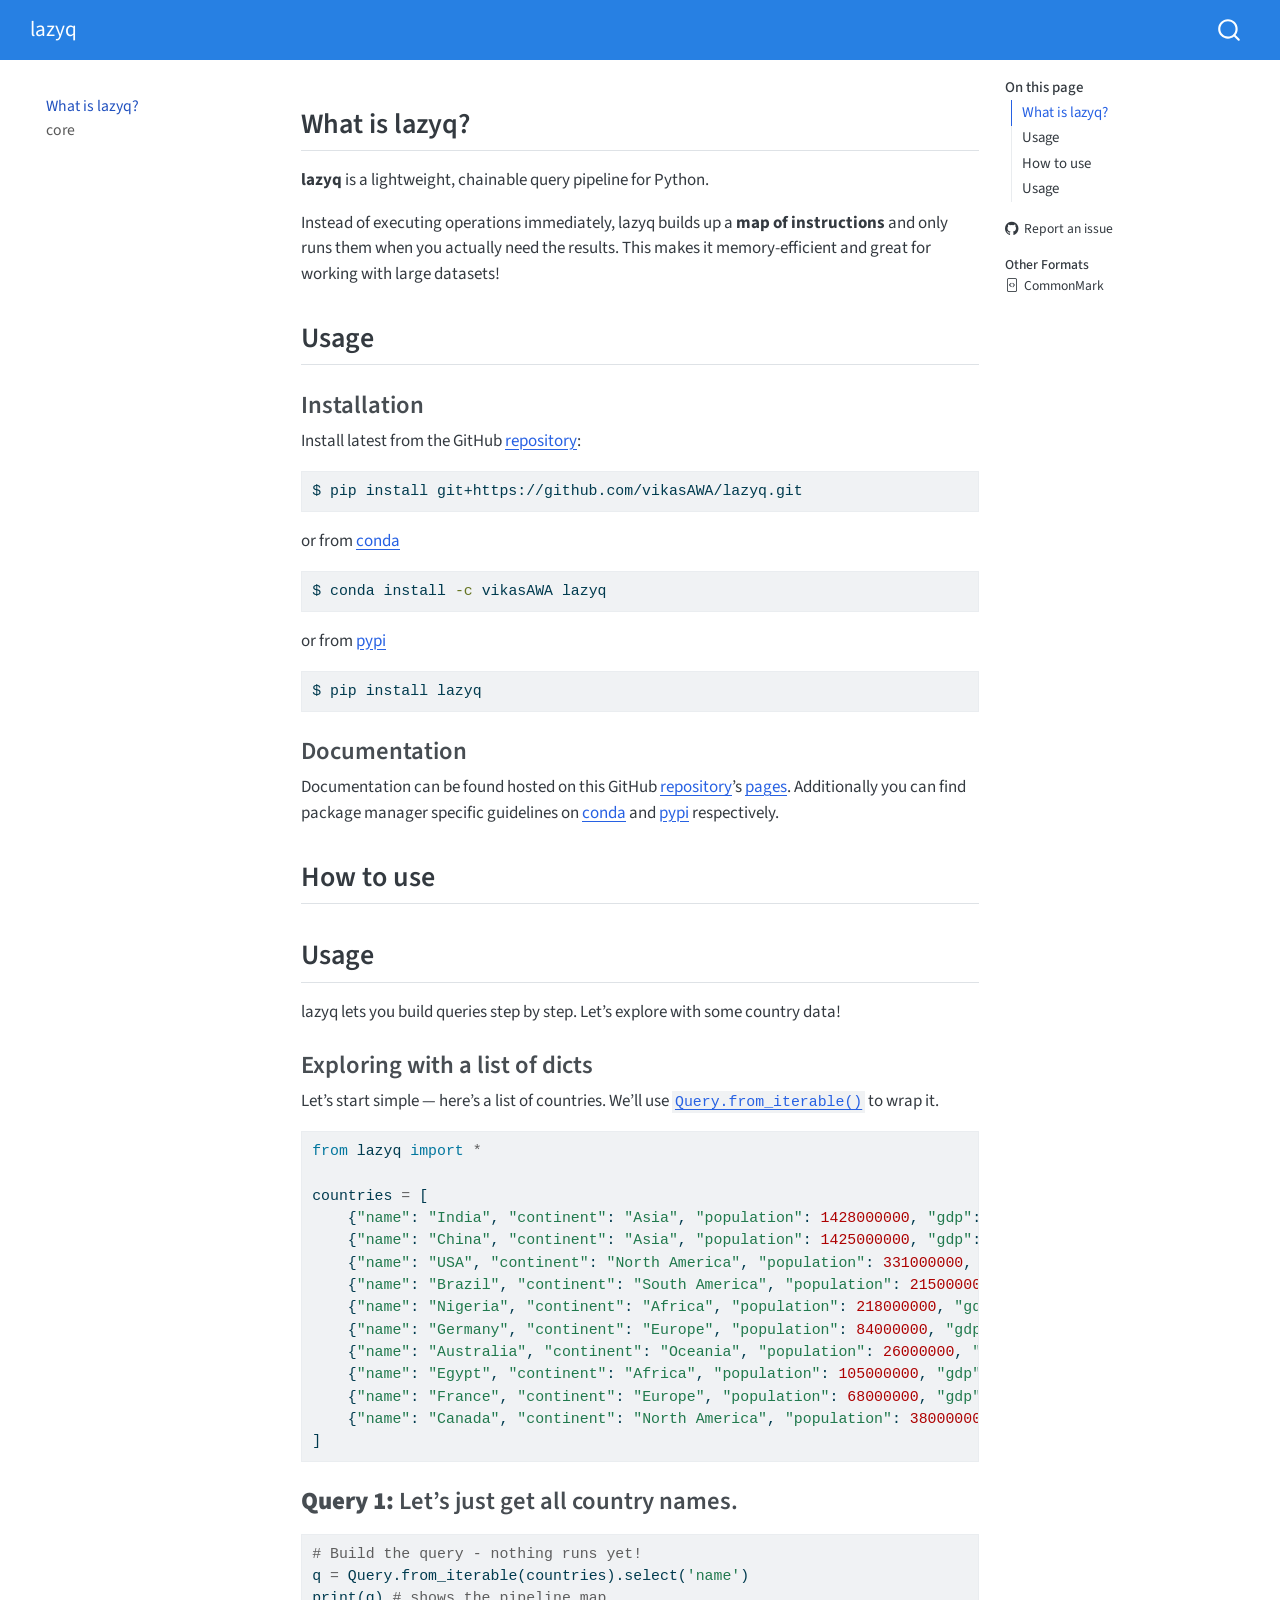
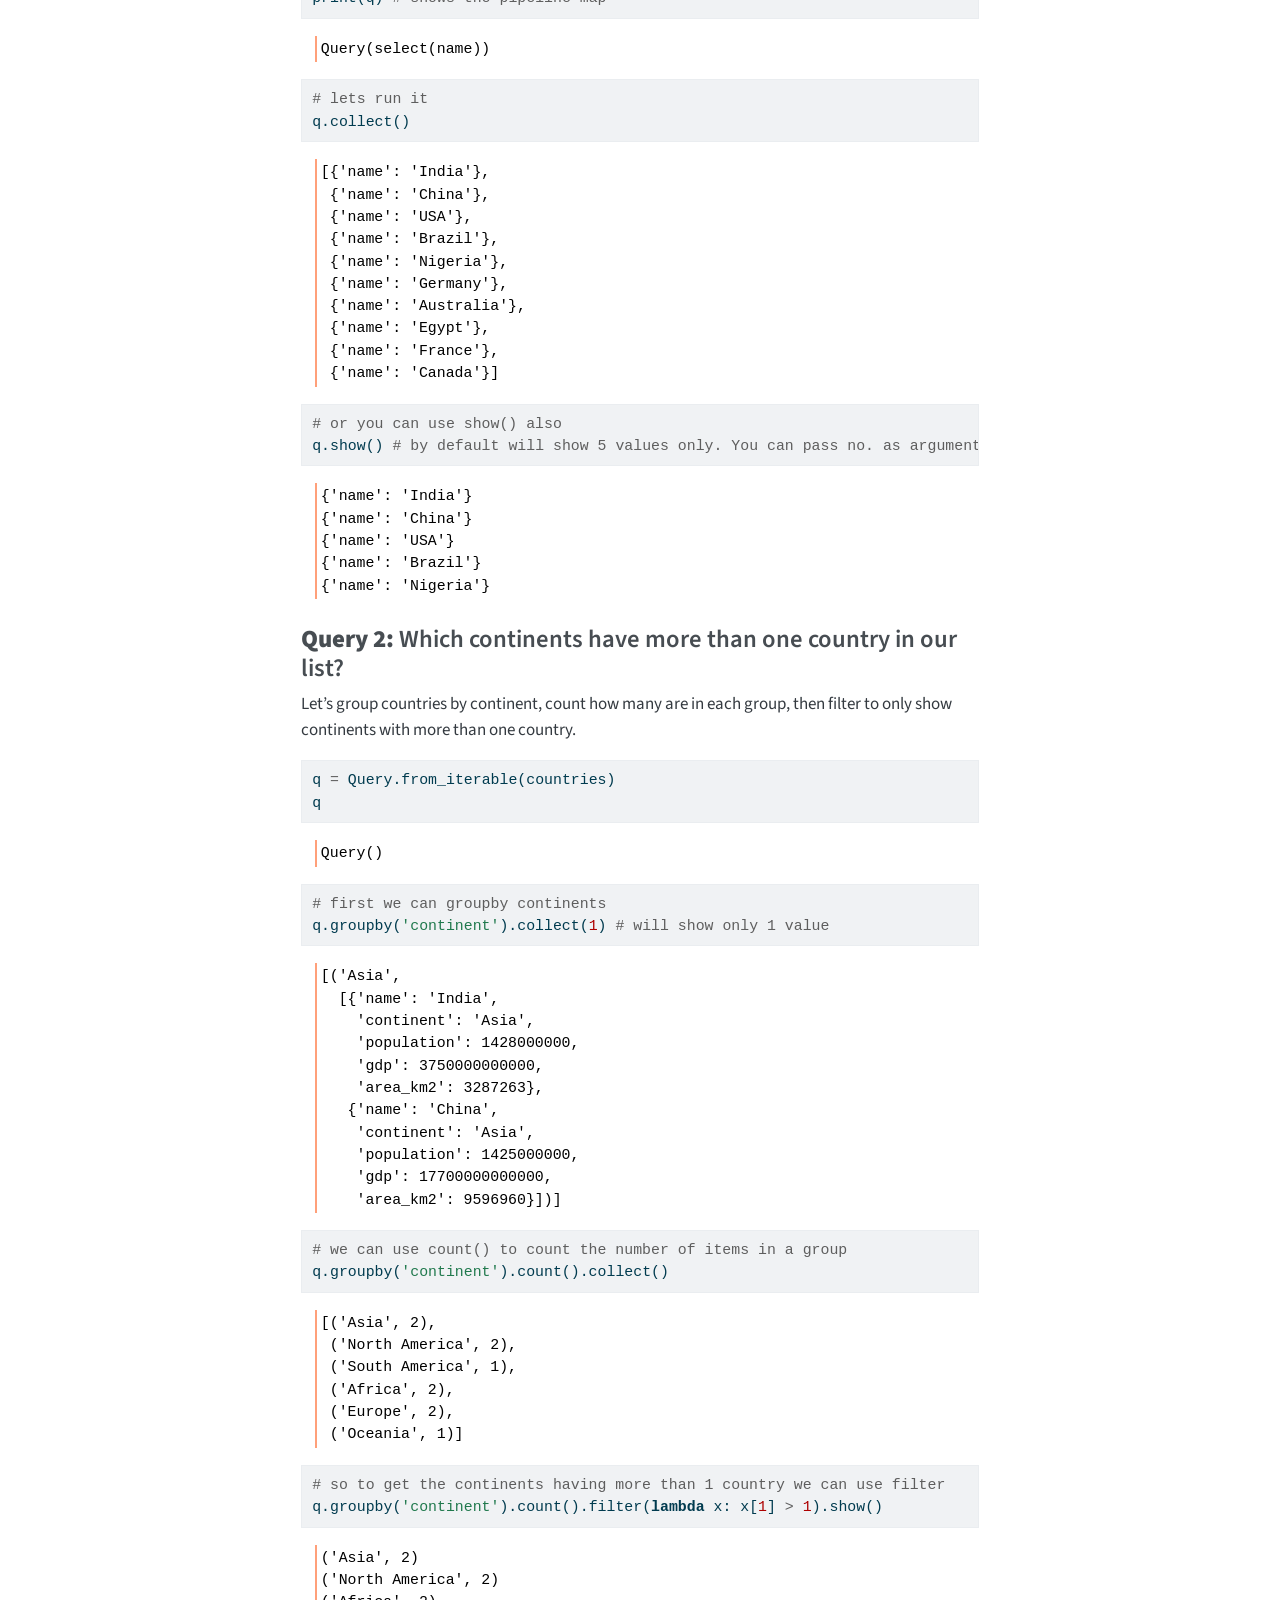
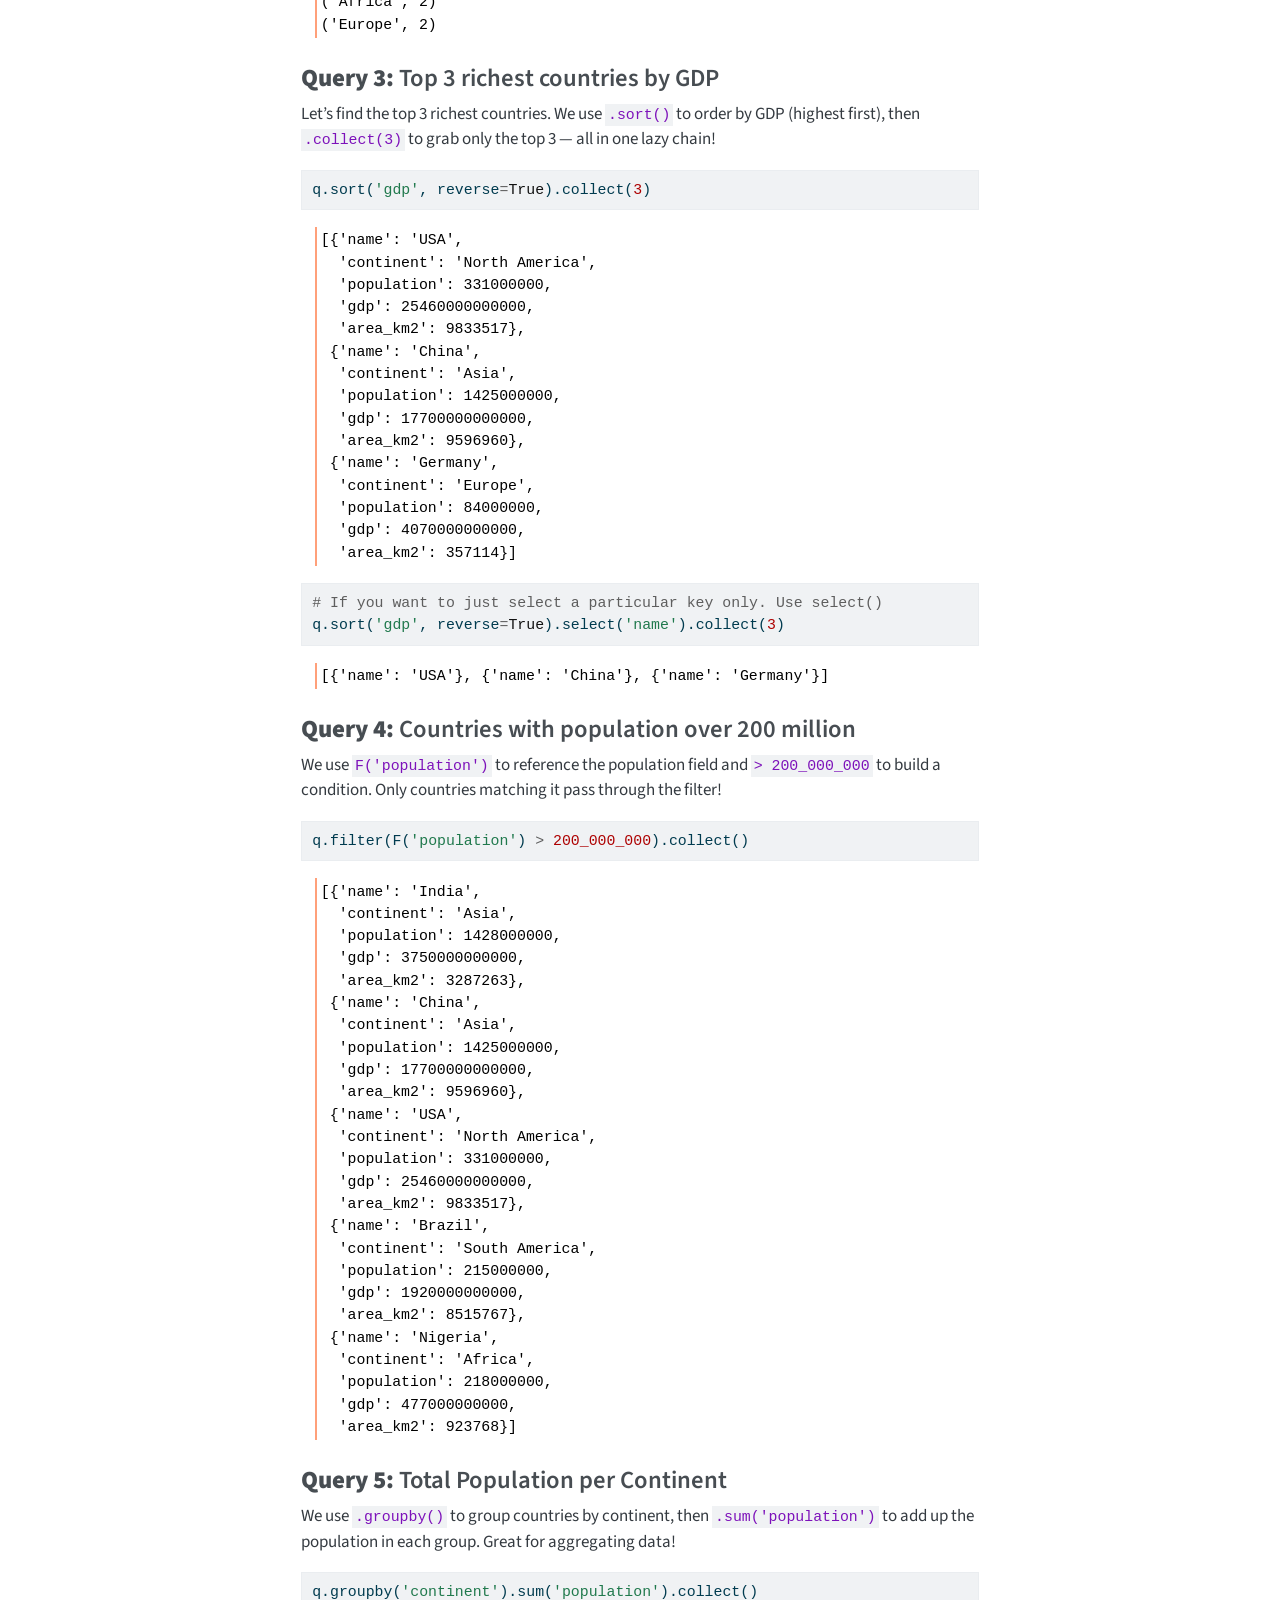
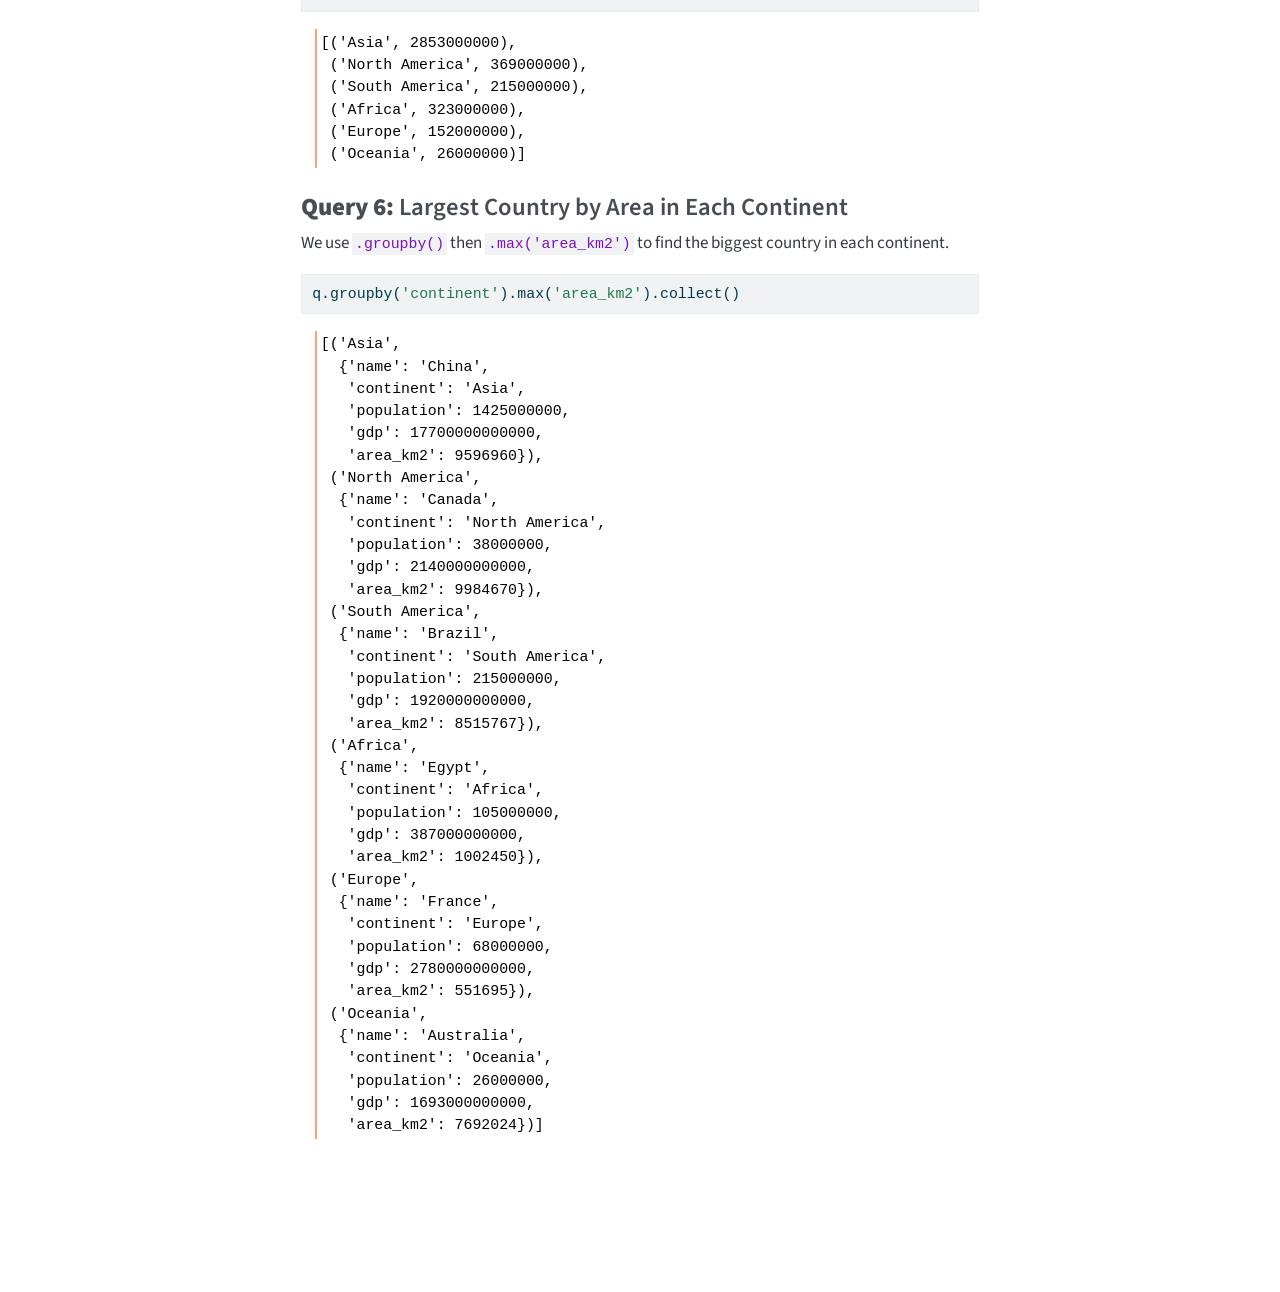
==== index.html @ e2f43637 "Update documentation" ====
<!DOCTYPE html>
<html xmlns="http://www.w3.org/1999/xhtml" lang="en" xml:lang="en"><head>

<meta charset="utf-8">
<meta name="generator" content="quarto-1.8.27">

<meta name="viewport" content="width=device-width, initial-scale=1.0, user-scalable=yes">


<title>lazyq</title>
<style>
code{white-space: pre-wrap;}
span.smallcaps{font-variant: small-caps;}
div.columns{display: flex; gap: min(4vw, 1.5em);}
div.column{flex: auto; overflow-x: auto;}
div.hanging-indent{margin-left: 1.5em; text-indent: -1.5em;}
ul.task-list{list-style: none;}
ul.task-list li input[type="checkbox"] {
  width: 0.8em;
  margin: 0 0.8em 0.2em -1em; /* quarto-specific, see https://github.com/quarto-dev/quarto-cli/issues/4556 */ 
  vertical-align: middle;
}
/* CSS for syntax highlighting */
html { -webkit-text-size-adjust: 100%; }
pre > code.sourceCode { white-space: pre; position: relative; }
pre > code.sourceCode > span { display: inline-block; line-height: 1.25; }
pre > code.sourceCode > span:empty { height: 1.2em; }
.sourceCode { overflow: visible; }
code.sourceCode > span { color: inherit; text-decoration: inherit; }
div.sourceCode { margin: 1em 0; }
pre.sourceCode { margin: 0; }
@media screen {
div.sourceCode { overflow: auto; }
}
@media print {
pre > code.sourceCode { white-space: pre-wrap; }
pre > code.sourceCode > span { text-indent: -5em; padding-left: 5em; }
}
pre.numberSource code
  { counter-reset: source-line 0; }
pre.numberSource code > span
  { position: relative; left: -4em; counter-increment: source-line; }
pre.numberSource code > span > a:first-child::before
  { content: counter(source-line);
    position: relative; left: -1em; text-align: right; vertical-align: baseline;
    border: none; display: inline-block;
    -webkit-touch-callout: none; -webkit-user-select: none;
    -khtml-user-select: none; -moz-user-select: none;
    -ms-user-select: none; user-select: none;
    padding: 0 4px; width: 4em;
  }
pre.numberSource { margin-left: 3em;  padding-left: 4px; }
div.sourceCode
  {   }
@media screen {
pre > code.sourceCode > span > a:first-child::before { text-decoration: underline; }
}
</style>


<script src="site_libs/quarto-nav/quarto-nav.js"></script>
<script src="site_libs/quarto-nav/headroom.min.js"></script>
<script src="site_libs/clipboard/clipboard.min.js"></script>
<script src="site_libs/quarto-search/autocomplete.umd.js"></script>
<script src="site_libs/quarto-search/fuse.min.js"></script>
<script src="site_libs/quarto-search/quarto-search.js"></script>
<meta name="quarto:offset" content="./">
<script src="site_libs/quarto-html/quarto.js" type="module"></script>
<script src="site_libs/quarto-html/tabsets/tabsets.js" type="module"></script>
<script src="site_libs/quarto-html/axe/axe-check.js" type="module"></script>
<script src="site_libs/quarto-html/popper.min.js"></script>
<script src="site_libs/quarto-html/tippy.umd.min.js"></script>
<script src="site_libs/quarto-html/anchor.min.js"></script>
<link href="site_libs/quarto-html/tippy.css" rel="stylesheet">
<link href="site_libs/quarto-html/quarto-syntax-highlighting-ed96de9b727972fe78a7b5d16c58bf87.css" rel="stylesheet" id="quarto-text-highlighting-styles">
<script src="site_libs/bootstrap/bootstrap.min.js"></script>
<link href="site_libs/bootstrap/bootstrap-icons.css" rel="stylesheet">
<link href="site_libs/bootstrap/bootstrap-6d84d61e534591fe48c07f685081cc6d.min.css" rel="stylesheet" append-hash="true" id="quarto-bootstrap" data-mode="light">
<script id="quarto-search-options" type="application/json">{
  "location": "navbar",
  "copy-button": false,
  "collapse-after": 3,
  "panel-placement": "end",
  "type": "overlay",
  "limit": 50,
  "keyboard-shortcut": [
    "f",
    "/",
    "s"
  ],
  "show-item-context": false,
  "language": {
    "search-no-results-text": "No results",
    "search-matching-documents-text": "matching documents",
    "search-copy-link-title": "Copy link to search",
    "search-hide-matches-text": "Hide additional matches",
    "search-more-match-text": "more match in this document",
    "search-more-matches-text": "more matches in this document",
    "search-clear-button-title": "Clear",
    "search-text-placeholder": "",
    "search-detached-cancel-button-title": "Cancel",
    "search-submit-button-title": "Submit",
    "search-label": "Search"
  }
}</script>


<link rel="stylesheet" href="styles.css">
<meta property="og:title" content="lazyq">
<meta property="og:description" content="A lightweight, chainable query pipeline for Python">
<meta property="og:site_name" content="lazyq">
<meta name="twitter:title" content="lazyq">
<meta name="twitter:description" content="A lightweight, chainable query pipeline for Python">
<meta name="twitter:card" content="summary">
</head>

<body class="nav-sidebar floating nav-fixed quarto-light">

<div id="quarto-search-results"></div>
  <header id="quarto-header" class="headroom fixed-top">
    <nav class="navbar navbar-expand-lg " data-bs-theme="dark">
      <div class="navbar-container container-fluid">
      <div class="navbar-brand-container mx-auto">
    <a class="navbar-brand" href="./index.html">
    <span class="navbar-title">lazyq</span>
    </a>
  </div>
        <div class="quarto-navbar-tools tools-end">
</div>
          <div id="quarto-search" class="" title="Search"></div>
      </div> <!-- /container-fluid -->
    </nav>
  <nav class="quarto-secondary-nav">
    <div class="container-fluid d-flex">
      <button type="button" class="quarto-btn-toggle btn" data-bs-toggle="collapse" role="button" data-bs-target=".quarto-sidebar-collapse-item" aria-controls="quarto-sidebar" aria-expanded="false" aria-label="Toggle sidebar navigation" onclick="if (window.quartoToggleHeadroom) { window.quartoToggleHeadroom(); }">
        <i class="bi bi-layout-text-sidebar-reverse"></i>
      </button>
        <nav class="quarto-page-breadcrumbs" aria-label="breadcrumb"><ol class="breadcrumb"><li class="breadcrumb-item"><a href="./index.html">What is lazyq?</a></li></ol></nav>
        <a class="flex-grow-1" role="navigation" data-bs-toggle="collapse" data-bs-target=".quarto-sidebar-collapse-item" aria-controls="quarto-sidebar" aria-expanded="false" aria-label="Toggle sidebar navigation" onclick="if (window.quartoToggleHeadroom) { window.quartoToggleHeadroom(); }">      
        </a>
    </div>
  </nav>
</header>
<!-- content -->
<div id="quarto-content" class="quarto-container page-columns page-rows-contents page-layout-article page-navbar">
<!-- sidebar -->
  <nav id="quarto-sidebar" class="sidebar collapse collapse-horizontal quarto-sidebar-collapse-item sidebar-navigation floating overflow-auto">
    <div class="sidebar-menu-container"> 
    <ul class="list-unstyled mt-1">
        <li class="sidebar-item">
  <div class="sidebar-item-container"> 
  <a href="./index.html" class="sidebar-item-text sidebar-link active">
 <span class="menu-text">What is lazyq?</span></a>
  </div>
</li>
        <li class="sidebar-item">
  <div class="sidebar-item-container"> 
  <a href="./core.html" class="sidebar-item-text sidebar-link">
 <span class="menu-text">core</span></a>
  </div>
</li>
    </ul>
    </div>
</nav>
<div id="quarto-sidebar-glass" class="quarto-sidebar-collapse-item" data-bs-toggle="collapse" data-bs-target=".quarto-sidebar-collapse-item"></div>
<!-- margin-sidebar -->
    <div id="quarto-margin-sidebar" class="sidebar margin-sidebar">
        <nav id="TOC" role="doc-toc" class="toc-active">
    <h2 id="toc-title">On this page</h2>
   
  <ul>
  <li><a href="#what-is-lazyq" id="toc-what-is-lazyq" class="nav-link active" data-scroll-target="#what-is-lazyq">What is lazyq?</a></li>
  <li><a href="#usage" id="toc-usage" class="nav-link" data-scroll-target="#usage">Usage</a>
  <ul class="collapse">
  <li><a href="#installation" id="toc-installation" class="nav-link" data-scroll-target="#installation">Installation</a></li>
  <li><a href="#documentation" id="toc-documentation" class="nav-link" data-scroll-target="#documentation">Documentation</a></li>
  </ul></li>
  <li><a href="#how-to-use" id="toc-how-to-use" class="nav-link" data-scroll-target="#how-to-use">How to use</a></li>
  <li><a href="#usage-1" id="toc-usage-1" class="nav-link" data-scroll-target="#usage-1">Usage</a>
  <ul class="collapse">
  <li><a href="#exploring-with-a-list-of-dicts" id="toc-exploring-with-a-list-of-dicts" class="nav-link" data-scroll-target="#exploring-with-a-list-of-dicts">Exploring with a list of dicts</a></li>
  <li><a href="#query-1-lets-just-get-all-country-names." id="toc-query-1-lets-just-get-all-country-names." class="nav-link" data-scroll-target="#query-1-lets-just-get-all-country-names."><strong>Query 1:</strong> Let’s just get all country names.</a></li>
  <li><a href="#query-2-which-continents-have-more-than-one-country-in-our-list" id="toc-query-2-which-continents-have-more-than-one-country-in-our-list" class="nav-link" data-scroll-target="#query-2-which-continents-have-more-than-one-country-in-our-list"><strong>Query 2:</strong> Which continents have more than one country in our list?</a></li>
  <li><a href="#query-3-top-3-richest-countries-by-gdp" id="toc-query-3-top-3-richest-countries-by-gdp" class="nav-link" data-scroll-target="#query-3-top-3-richest-countries-by-gdp"><strong>Query 3:</strong> Top 3 richest countries by GDP</a></li>
  <li><a href="#query-4-countries-with-population-over-200-million" id="toc-query-4-countries-with-population-over-200-million" class="nav-link" data-scroll-target="#query-4-countries-with-population-over-200-million"><strong>Query 4:</strong> Countries with population over 200 million</a></li>
  <li><a href="#query-5-total-population-per-continent" id="toc-query-5-total-population-per-continent" class="nav-link" data-scroll-target="#query-5-total-population-per-continent"><strong>Query 5:</strong> Total Population per Continent</a></li>
  <li><a href="#query-6-largest-country-by-area-in-each-continent" id="toc-query-6-largest-country-by-area-in-each-continent" class="nav-link" data-scroll-target="#query-6-largest-country-by-area-in-each-continent"><strong>Query 6:</strong> Largest Country by Area in Each Continent</a></li>
  </ul></li>
  </ul>
<div class="toc-actions"><ul><li><a href="https://github.com/vikasAWA/lazyq/issues/new" class="toc-action"><i class="bi bi-github"></i>Report an issue</a></li></ul></div><div class="quarto-alternate-formats"><h2>Other Formats</h2><ul><li><a href="index.md"><i class="bi bi-file-code"></i>CommonMark</a></li></ul></div></nav>
    </div>
<!-- main -->
<main class="content" id="quarto-document-content"><header id="title-block-header" class="quarto-title-block"></header>




<!-- WARNING: THIS FILE WAS AUTOGENERATED! DO NOT EDIT! -->
<section id="what-is-lazyq" class="level2">
<h2 class="anchored" data-anchor-id="what-is-lazyq">What is lazyq?</h2>
<p><strong>lazyq</strong> is a lightweight, chainable query pipeline for Python.</p>
<p>Instead of executing operations immediately, lazyq builds up a <strong>map of instructions</strong> and only runs them when you actually need the results. This makes it memory-efficient and great for working with large datasets!</p>
</section>
<section id="usage" class="level2">
<h2 class="anchored" data-anchor-id="usage">Usage</h2>
<section id="installation" class="level3">
<h3 class="anchored" data-anchor-id="installation">Installation</h3>
<p>Install latest from the GitHub <a href="https://github.com/vikasAWA/lazyq">repository</a>:</p>
<div class="code-copy-outer-scaffold"><div class="sourceCode" id="cb1"><pre class="sourceCode sh code-with-copy"><code class="sourceCode bash"><span id="cb1-1"><a href="#cb1-1" aria-hidden="true" tabindex="-1"></a><span class="ex">$</span> pip install git+https://github.com/vikasAWA/lazyq.git</span></code></pre></div><button title="Copy to Clipboard" class="code-copy-button"><i class="bi"></i></button></div>
<p>or from <a href="https://anaconda.org/vikasAWA/lazyq">conda</a></p>
<div class="code-copy-outer-scaffold"><div class="sourceCode" id="cb2"><pre class="sourceCode sh code-with-copy"><code class="sourceCode bash"><span id="cb2-1"><a href="#cb2-1" aria-hidden="true" tabindex="-1"></a><span class="ex">$</span> conda install <span class="at">-c</span> vikasAWA lazyq</span></code></pre></div><button title="Copy to Clipboard" class="code-copy-button"><i class="bi"></i></button></div>
<p>or from <a href="https://pypi.org/project/lazyq/">pypi</a></p>
<div class="code-copy-outer-scaffold"><div class="sourceCode" id="cb3"><pre class="sourceCode sh code-with-copy"><code class="sourceCode bash"><span id="cb3-1"><a href="#cb3-1" aria-hidden="true" tabindex="-1"></a><span class="ex">$</span> pip install lazyq</span></code></pre></div><button title="Copy to Clipboard" class="code-copy-button"><i class="bi"></i></button></div>
</section>
<section id="documentation" class="level3">
<h3 class="anchored" data-anchor-id="documentation">Documentation</h3>
<p>Documentation can be found hosted on this GitHub <a href="https://github.com/vikasAWA/lazyq">repository</a>’s <a href="https://vikasAWA.github.io/lazyq/">pages</a>. Additionally you can find package manager specific guidelines on <a href="https://anaconda.org/vikasAWA/lazyq">conda</a> and <a href="https://pypi.org/project/lazyq/">pypi</a> respectively.</p>
</section>
</section>
<section id="how-to-use" class="level2">
<h2 class="anchored" data-anchor-id="how-to-use">How to use</h2>
</section>
<section id="usage-1" class="level2">
<h2 class="anchored" data-anchor-id="usage-1">Usage</h2>
<p>lazyq lets you build queries step by step. Let’s explore with some country data!</p>
<section id="exploring-with-a-list-of-dicts" class="level3">
<h3 class="anchored" data-anchor-id="exploring-with-a-list-of-dicts">Exploring with a list of dicts</h3>
<p>Let’s start simple — here’s a list of countries. We’ll use <a href="https://vikasAWA.github.io/lazyq/core.html#query.from_iterable"><code>Query.from_iterable()</code></a> to wrap it.</p>
<div id="f41f878f" class="cell" data-execution_count="2">
<div class="code-copy-outer-scaffold"><div class="sourceCode cell-code" id="cb4"><pre class="sourceCode python code-with-copy"><code class="sourceCode python"><span id="cb4-1"><a href="#cb4-1" aria-hidden="true" tabindex="-1"></a><span class="im">from</span> lazyq <span class="im">import</span> <span class="op">*</span></span>
<span id="cb4-2"><a href="#cb4-2" aria-hidden="true" tabindex="-1"></a></span>
<span id="cb4-3"><a href="#cb4-3" aria-hidden="true" tabindex="-1"></a>countries <span class="op">=</span> [</span>
<span id="cb4-4"><a href="#cb4-4" aria-hidden="true" tabindex="-1"></a>    {<span class="st">"name"</span>: <span class="st">"India"</span>, <span class="st">"continent"</span>: <span class="st">"Asia"</span>, <span class="st">"population"</span>: <span class="dv">1428000000</span>, <span class="st">"gdp"</span>: <span class="dv">3750000000000</span>, <span class="st">"area_km2"</span>: <span class="dv">3287263</span>},</span>
<span id="cb4-5"><a href="#cb4-5" aria-hidden="true" tabindex="-1"></a>    {<span class="st">"name"</span>: <span class="st">"China"</span>, <span class="st">"continent"</span>: <span class="st">"Asia"</span>, <span class="st">"population"</span>: <span class="dv">1425000000</span>, <span class="st">"gdp"</span>: <span class="dv">17700000000000</span>, <span class="st">"area_km2"</span>: <span class="dv">9596960</span>},</span>
<span id="cb4-6"><a href="#cb4-6" aria-hidden="true" tabindex="-1"></a>    {<span class="st">"name"</span>: <span class="st">"USA"</span>, <span class="st">"continent"</span>: <span class="st">"North America"</span>, <span class="st">"population"</span>: <span class="dv">331000000</span>, <span class="st">"gdp"</span>: <span class="dv">25460000000000</span>, <span class="st">"area_km2"</span>: <span class="dv">9833517</span>},</span>
<span id="cb4-7"><a href="#cb4-7" aria-hidden="true" tabindex="-1"></a>    {<span class="st">"name"</span>: <span class="st">"Brazil"</span>, <span class="st">"continent"</span>: <span class="st">"South America"</span>, <span class="st">"population"</span>: <span class="dv">215000000</span>, <span class="st">"gdp"</span>: <span class="dv">1920000000000</span>, <span class="st">"area_km2"</span>: <span class="dv">8515767</span>},</span>
<span id="cb4-8"><a href="#cb4-8" aria-hidden="true" tabindex="-1"></a>    {<span class="st">"name"</span>: <span class="st">"Nigeria"</span>, <span class="st">"continent"</span>: <span class="st">"Africa"</span>, <span class="st">"population"</span>: <span class="dv">218000000</span>, <span class="st">"gdp"</span>: <span class="dv">477000000000</span>, <span class="st">"area_km2"</span>: <span class="dv">923768</span>},</span>
<span id="cb4-9"><a href="#cb4-9" aria-hidden="true" tabindex="-1"></a>    {<span class="st">"name"</span>: <span class="st">"Germany"</span>, <span class="st">"continent"</span>: <span class="st">"Europe"</span>, <span class="st">"population"</span>: <span class="dv">84000000</span>, <span class="st">"gdp"</span>: <span class="dv">4070000000000</span>, <span class="st">"area_km2"</span>: <span class="dv">357114</span>},</span>
<span id="cb4-10"><a href="#cb4-10" aria-hidden="true" tabindex="-1"></a>    {<span class="st">"name"</span>: <span class="st">"Australia"</span>, <span class="st">"continent"</span>: <span class="st">"Oceania"</span>, <span class="st">"population"</span>: <span class="dv">26000000</span>, <span class="st">"gdp"</span>: <span class="dv">1693000000000</span>, <span class="st">"area_km2"</span>: <span class="dv">7692024</span>},</span>
<span id="cb4-11"><a href="#cb4-11" aria-hidden="true" tabindex="-1"></a>    {<span class="st">"name"</span>: <span class="st">"Egypt"</span>, <span class="st">"continent"</span>: <span class="st">"Africa"</span>, <span class="st">"population"</span>: <span class="dv">105000000</span>, <span class="st">"gdp"</span>: <span class="dv">387000000000</span>, <span class="st">"area_km2"</span>: <span class="dv">1002450</span>},</span>
<span id="cb4-12"><a href="#cb4-12" aria-hidden="true" tabindex="-1"></a>    {<span class="st">"name"</span>: <span class="st">"France"</span>, <span class="st">"continent"</span>: <span class="st">"Europe"</span>, <span class="st">"population"</span>: <span class="dv">68000000</span>, <span class="st">"gdp"</span>: <span class="dv">2780000000000</span>, <span class="st">"area_km2"</span>: <span class="dv">551695</span>},</span>
<span id="cb4-13"><a href="#cb4-13" aria-hidden="true" tabindex="-1"></a>    {<span class="st">"name"</span>: <span class="st">"Canada"</span>, <span class="st">"continent"</span>: <span class="st">"North America"</span>, <span class="st">"population"</span>: <span class="dv">38000000</span>, <span class="st">"gdp"</span>: <span class="dv">2140000000000</span>, <span class="st">"area_km2"</span>: <span class="dv">9984670</span>},</span>
<span id="cb4-14"><a href="#cb4-14" aria-hidden="true" tabindex="-1"></a>]</span></code></pre></div><button title="Copy to Clipboard" class="code-copy-button"><i class="bi"></i></button></div>
</div>
</section>
<section id="query-1-lets-just-get-all-country-names." class="level3">
<h3 class="anchored" data-anchor-id="query-1-lets-just-get-all-country-names."><strong>Query 1:</strong> Let’s just get all country names.</h3>
<div id="920e6666" class="cell" data-execution_count="3">
<div class="code-copy-outer-scaffold"><div class="sourceCode cell-code" id="cb5"><pre class="sourceCode python code-with-copy"><code class="sourceCode python"><span id="cb5-1"><a href="#cb5-1" aria-hidden="true" tabindex="-1"></a><span class="co"># Build the query - nothing runs yet!</span></span>
<span id="cb5-2"><a href="#cb5-2" aria-hidden="true" tabindex="-1"></a>q <span class="op">=</span> Query.from_iterable(countries).select(<span class="st">'name'</span>)</span>
<span id="cb5-3"><a href="#cb5-3" aria-hidden="true" tabindex="-1"></a><span class="bu">print</span>(q) <span class="co"># shows the pipeline map</span></span></code></pre></div><button title="Copy to Clipboard" class="code-copy-button"><i class="bi"></i></button></div>
<div class="cell-output cell-output-stdout">
<pre><code>Query(select(name))</code></pre>
</div>
</div>
<div id="a3541e4f" class="cell" data-execution_count="4">
<div class="code-copy-outer-scaffold"><div class="sourceCode cell-code" id="cb7"><pre class="sourceCode python code-with-copy"><code class="sourceCode python"><span id="cb7-1"><a href="#cb7-1" aria-hidden="true" tabindex="-1"></a><span class="co"># lets run it</span></span>
<span id="cb7-2"><a href="#cb7-2" aria-hidden="true" tabindex="-1"></a>q.collect()</span></code></pre></div><button title="Copy to Clipboard" class="code-copy-button"><i class="bi"></i></button></div>
<div class="cell-output cell-output-display" data-execution_count="4">
<pre><code>[{'name': 'India'},
 {'name': 'China'},
 {'name': 'USA'},
 {'name': 'Brazil'},
 {'name': 'Nigeria'},
 {'name': 'Germany'},
 {'name': 'Australia'},
 {'name': 'Egypt'},
 {'name': 'France'},
 {'name': 'Canada'}]</code></pre>
</div>
</div>
<div id="487f1769" class="cell" data-execution_count="5">
<div class="code-copy-outer-scaffold"><div class="sourceCode cell-code" id="cb9"><pre class="sourceCode python code-with-copy"><code class="sourceCode python"><span id="cb9-1"><a href="#cb9-1" aria-hidden="true" tabindex="-1"></a><span class="co"># or you can use show() also </span></span>
<span id="cb9-2"><a href="#cb9-2" aria-hidden="true" tabindex="-1"></a>q.show() <span class="co"># by default will show 5 values only. You can pass no. as argument</span></span></code></pre></div><button title="Copy to Clipboard" class="code-copy-button"><i class="bi"></i></button></div>
<div class="cell-output cell-output-stdout">
<pre><code>{'name': 'India'}
{'name': 'China'}
{'name': 'USA'}
{'name': 'Brazil'}
{'name': 'Nigeria'}</code></pre>
</div>
</div>
</section>
<section id="query-2-which-continents-have-more-than-one-country-in-our-list" class="level3">
<h3 class="anchored" data-anchor-id="query-2-which-continents-have-more-than-one-country-in-our-list"><strong>Query 2:</strong> Which continents have more than one country in our list?</h3>
<p>Let’s group countries by continent, count how many are in each group, then filter to only show continents with more than one country.</p>
<div id="594b716f" class="cell" data-execution_count="6">
<div class="code-copy-outer-scaffold"><div class="sourceCode cell-code" id="cb11"><pre class="sourceCode python code-with-copy"><code class="sourceCode python"><span id="cb11-1"><a href="#cb11-1" aria-hidden="true" tabindex="-1"></a>q <span class="op">=</span> Query.from_iterable(countries)</span>
<span id="cb11-2"><a href="#cb11-2" aria-hidden="true" tabindex="-1"></a>q</span></code></pre></div><button title="Copy to Clipboard" class="code-copy-button"><i class="bi"></i></button></div>
<div class="cell-output cell-output-display" data-execution_count="6">
<pre><code>Query()</code></pre>
</div>
</div>
<div id="ae50a712" class="cell" data-execution_count="7">
<div class="code-copy-outer-scaffold"><div class="sourceCode cell-code" id="cb13"><pre class="sourceCode python code-with-copy"><code class="sourceCode python"><span id="cb13-1"><a href="#cb13-1" aria-hidden="true" tabindex="-1"></a><span class="co"># first we can groupby continents</span></span>
<span id="cb13-2"><a href="#cb13-2" aria-hidden="true" tabindex="-1"></a>q.groupby(<span class="st">'continent'</span>).collect(<span class="dv">1</span>) <span class="co"># will show only 1 value</span></span></code></pre></div><button title="Copy to Clipboard" class="code-copy-button"><i class="bi"></i></button></div>
<div class="cell-output cell-output-display" data-execution_count="7">
<pre><code>[('Asia',
  [{'name': 'India',
    'continent': 'Asia',
    'population': 1428000000,
    'gdp': 3750000000000,
    'area_km2': 3287263},
   {'name': 'China',
    'continent': 'Asia',
    'population': 1425000000,
    'gdp': 17700000000000,
    'area_km2': 9596960}])]</code></pre>
</div>
</div>
<div id="0bfe7848" class="cell" data-execution_count="8">
<div class="code-copy-outer-scaffold"><div class="sourceCode cell-code" id="cb15"><pre class="sourceCode python code-with-copy"><code class="sourceCode python"><span id="cb15-1"><a href="#cb15-1" aria-hidden="true" tabindex="-1"></a><span class="co"># we can use count() to count the number of items in a group</span></span>
<span id="cb15-2"><a href="#cb15-2" aria-hidden="true" tabindex="-1"></a>q.groupby(<span class="st">'continent'</span>).count().collect()</span></code></pre></div><button title="Copy to Clipboard" class="code-copy-button"><i class="bi"></i></button></div>
<div class="cell-output cell-output-display" data-execution_count="8">
<pre><code>[('Asia', 2),
 ('North America', 2),
 ('South America', 1),
 ('Africa', 2),
 ('Europe', 2),
 ('Oceania', 1)]</code></pre>
</div>
</div>
<div id="f4aa8cd3" class="cell" data-execution_count="9">
<div class="code-copy-outer-scaffold"><div class="sourceCode cell-code" id="cb17"><pre class="sourceCode python code-with-copy"><code class="sourceCode python"><span id="cb17-1"><a href="#cb17-1" aria-hidden="true" tabindex="-1"></a><span class="co"># so to get the continents having more than 1 country we can use filter</span></span>
<span id="cb17-2"><a href="#cb17-2" aria-hidden="true" tabindex="-1"></a>q.groupby(<span class="st">'continent'</span>).count().<span class="bu">filter</span>(<span class="kw">lambda</span> x: x[<span class="dv">1</span>] <span class="op">&gt;</span> <span class="dv">1</span>).show()</span></code></pre></div><button title="Copy to Clipboard" class="code-copy-button"><i class="bi"></i></button></div>
<div class="cell-output cell-output-stdout">
<pre><code>('Asia', 2)
('North America', 2)
('Africa', 2)
('Europe', 2)</code></pre>
</div>
</div>
</section>
<section id="query-3-top-3-richest-countries-by-gdp" class="level3">
<h3 class="anchored" data-anchor-id="query-3-top-3-richest-countries-by-gdp"><strong>Query 3:</strong> Top 3 richest countries by GDP</h3>
<p>Let’s find the top 3 richest countries. We use <code>.sort()</code> to order by GDP (highest first), then <code>.collect(3)</code> to grab only the top 3 — all in one lazy chain!</p>
<div id="05541928" class="cell" data-execution_count="10">
<div class="code-copy-outer-scaffold"><div class="sourceCode cell-code" id="cb19"><pre class="sourceCode python code-with-copy"><code class="sourceCode python"><span id="cb19-1"><a href="#cb19-1" aria-hidden="true" tabindex="-1"></a>q.sort(<span class="st">'gdp'</span>, reverse<span class="op">=</span><span class="va">True</span>).collect(<span class="dv">3</span>)</span></code></pre></div><button title="Copy to Clipboard" class="code-copy-button"><i class="bi"></i></button></div>
<div class="cell-output cell-output-display" data-execution_count="10">
<pre><code>[{'name': 'USA',
  'continent': 'North America',
  'population': 331000000,
  'gdp': 25460000000000,
  'area_km2': 9833517},
 {'name': 'China',
  'continent': 'Asia',
  'population': 1425000000,
  'gdp': 17700000000000,
  'area_km2': 9596960},
 {'name': 'Germany',
  'continent': 'Europe',
  'population': 84000000,
  'gdp': 4070000000000,
  'area_km2': 357114}]</code></pre>
</div>
</div>
<div id="3a34b91e" class="cell" data-execution_count="11">
<div class="code-copy-outer-scaffold"><div class="sourceCode cell-code" id="cb21"><pre class="sourceCode python code-with-copy"><code class="sourceCode python"><span id="cb21-1"><a href="#cb21-1" aria-hidden="true" tabindex="-1"></a><span class="co"># If you want to just select a particular key only. Use select()</span></span>
<span id="cb21-2"><a href="#cb21-2" aria-hidden="true" tabindex="-1"></a>q.sort(<span class="st">'gdp'</span>, reverse<span class="op">=</span><span class="va">True</span>).select(<span class="st">'name'</span>).collect(<span class="dv">3</span>)</span></code></pre></div><button title="Copy to Clipboard" class="code-copy-button"><i class="bi"></i></button></div>
<div class="cell-output cell-output-display" data-execution_count="11">
<pre><code>[{'name': 'USA'}, {'name': 'China'}, {'name': 'Germany'}]</code></pre>
</div>
</div>
</section>
<section id="query-4-countries-with-population-over-200-million" class="level3">
<h3 class="anchored" data-anchor-id="query-4-countries-with-population-over-200-million"><strong>Query 4:</strong> Countries with population over 200 million</h3>
<p>We use <code>F('population')</code> to reference the population field and <code>&gt; 200_000_000</code> to build a condition. Only countries matching it pass through the filter!</p>
<div id="a1196a8c" class="cell" data-execution_count="12">
<div class="code-copy-outer-scaffold"><div class="sourceCode cell-code" id="cb23"><pre class="sourceCode python code-with-copy"><code class="sourceCode python"><span id="cb23-1"><a href="#cb23-1" aria-hidden="true" tabindex="-1"></a>q.<span class="bu">filter</span>(F(<span class="st">'population'</span>) <span class="op">&gt;</span> <span class="dv">200_000_000</span>).collect()</span></code></pre></div><button title="Copy to Clipboard" class="code-copy-button"><i class="bi"></i></button></div>
<div class="cell-output cell-output-display" data-execution_count="12">
<pre><code>[{'name': 'India',
  'continent': 'Asia',
  'population': 1428000000,
  'gdp': 3750000000000,
  'area_km2': 3287263},
 {'name': 'China',
  'continent': 'Asia',
  'population': 1425000000,
  'gdp': 17700000000000,
  'area_km2': 9596960},
 {'name': 'USA',
  'continent': 'North America',
  'population': 331000000,
  'gdp': 25460000000000,
  'area_km2': 9833517},
 {'name': 'Brazil',
  'continent': 'South America',
  'population': 215000000,
  'gdp': 1920000000000,
  'area_km2': 8515767},
 {'name': 'Nigeria',
  'continent': 'Africa',
  'population': 218000000,
  'gdp': 477000000000,
  'area_km2': 923768}]</code></pre>
</div>
</div>
</section>
<section id="query-5-total-population-per-continent" class="level3">
<h3 class="anchored" data-anchor-id="query-5-total-population-per-continent"><strong>Query 5:</strong> Total Population per Continent</h3>
<p>We use <code>.groupby()</code> to group countries by continent, then <code>.sum('population')</code> to add up the population in each group. Great for aggregating data!</p>
<div id="4e279078" class="cell" data-execution_count="13">
<div class="code-copy-outer-scaffold"><div class="sourceCode cell-code" id="cb25"><pre class="sourceCode python code-with-copy"><code class="sourceCode python"><span id="cb25-1"><a href="#cb25-1" aria-hidden="true" tabindex="-1"></a>q.groupby(<span class="st">'continent'</span>).<span class="bu">sum</span>(<span class="st">'population'</span>).collect()</span></code></pre></div><button title="Copy to Clipboard" class="code-copy-button"><i class="bi"></i></button></div>
<div class="cell-output cell-output-display" data-execution_count="13">
<pre><code>[('Asia', 2853000000),
 ('North America', 369000000),
 ('South America', 215000000),
 ('Africa', 323000000),
 ('Europe', 152000000),
 ('Oceania', 26000000)]</code></pre>
</div>
</div>
</section>
<section id="query-6-largest-country-by-area-in-each-continent" class="level3">
<h3 class="anchored" data-anchor-id="query-6-largest-country-by-area-in-each-continent"><strong>Query 6:</strong> Largest Country by Area in Each Continent</h3>
<p>We use <code>.groupby()</code> then <code>.max('area_km2')</code> to find the biggest country in each continent.</p>
<div id="2c590e36" class="cell" data-execution_count="14">
<div class="code-copy-outer-scaffold"><div class="sourceCode cell-code" id="cb27"><pre class="sourceCode python code-with-copy"><code class="sourceCode python"><span id="cb27-1"><a href="#cb27-1" aria-hidden="true" tabindex="-1"></a>q.groupby(<span class="st">'continent'</span>).<span class="bu">max</span>(<span class="st">'area_km2'</span>).collect()</span></code></pre></div><button title="Copy to Clipboard" class="code-copy-button"><i class="bi"></i></button></div>
<div class="cell-output cell-output-display" data-execution_count="14">
<pre><code>[('Asia',
  {'name': 'China',
   'continent': 'Asia',
   'population': 1425000000,
   'gdp': 17700000000000,
   'area_km2': 9596960}),
 ('North America',
  {'name': 'Canada',
   'continent': 'North America',
   'population': 38000000,
   'gdp': 2140000000000,
   'area_km2': 9984670}),
 ('South America',
  {'name': 'Brazil',
   'continent': 'South America',
   'population': 215000000,
   'gdp': 1920000000000,
   'area_km2': 8515767}),
 ('Africa',
  {'name': 'Egypt',
   'continent': 'Africa',
   'population': 105000000,
   'gdp': 387000000000,
   'area_km2': 1002450}),
 ('Europe',
  {'name': 'France',
   'continent': 'Europe',
   'population': 68000000,
   'gdp': 2780000000000,
   'area_km2': 551695}),
 ('Oceania',
  {'name': 'Australia',
   'continent': 'Oceania',
   'population': 26000000,
   'gdp': 1693000000000,
   'area_km2': 7692024})]</code></pre>
</div>
</div>


</section>
</section>

</main> <!-- /main -->
<script id="quarto-html-after-body" type="application/javascript">
  window.document.addEventListener("DOMContentLoaded", function (event) {
    const icon = "";
    const anchorJS = new window.AnchorJS();
    anchorJS.options = {
      placement: 'right',
      icon: icon
    };
    anchorJS.add('.anchored');
    const isCodeAnnotation = (el) => {
      for (const clz of el.classList) {
        if (clz.startsWith('code-annotation-')) {                     
          return true;
        }
      }
      return false;
    }
    const onCopySuccess = function(e) {
      // button target
      const button = e.trigger;
      // don't keep focus
      button.blur();
      // flash "checked"
      button.classList.add('code-copy-button-checked');
      var currentTitle = button.getAttribute("title");
      button.setAttribute("title", "Copied!");
      let tooltip;
      if (window.bootstrap) {
        button.setAttribute("data-bs-toggle", "tooltip");
        button.setAttribute("data-bs-placement", "left");
        button.setAttribute("data-bs-title", "Copied!");
        tooltip = new bootstrap.Tooltip(button, 
          { trigger: "manual", 
            customClass: "code-copy-button-tooltip",
            offset: [0, -8]});
        tooltip.show();    
      }
      setTimeout(function() {
        if (tooltip) {
          tooltip.hide();
          button.removeAttribute("data-bs-title");
          button.removeAttribute("data-bs-toggle");
          button.removeAttribute("data-bs-placement");
        }
        button.setAttribute("title", currentTitle);
        button.classList.remove('code-copy-button-checked');
      }, 1000);
      // clear code selection
      e.clearSelection();
    }
    const getTextToCopy = function(trigger) {
      const outerScaffold = trigger.parentElement.cloneNode(true);
      const codeEl = outerScaffold.querySelector('code');
      for (const childEl of codeEl.children) {
        if (isCodeAnnotation(childEl)) {
          childEl.remove();
        }
      }
      return codeEl.innerText;
    }
    const clipboard = new window.ClipboardJS('.code-copy-button:not([data-in-quarto-modal])', {
      text: getTextToCopy
    });
    clipboard.on('success', onCopySuccess);
    if (window.document.getElementById('quarto-embedded-source-code-modal')) {
      const clipboardModal = new window.ClipboardJS('.code-copy-button[data-in-quarto-modal]', {
        text: getTextToCopy,
        container: window.document.getElementById('quarto-embedded-source-code-modal')
      });
      clipboardModal.on('success', onCopySuccess);
    }
      var localhostRegex = new RegExp(/^(?:http|https):\/\/localhost\:?[0-9]*\//);
      var mailtoRegex = new RegExp(/^mailto:/);
        var filterRegex = new RegExp("https:\/\/vikasAWA\.github\.io\/lazyq");
      var isInternal = (href) => {
          return filterRegex.test(href) || localhostRegex.test(href) || mailtoRegex.test(href);
      }
      // Inspect non-navigation links and adorn them if external
     var links = window.document.querySelectorAll('a[href]:not(.nav-link):not(.navbar-brand):not(.toc-action):not(.sidebar-link):not(.sidebar-item-toggle):not(.pagination-link):not(.no-external):not([aria-hidden]):not(.dropdown-item):not(.quarto-navigation-tool):not(.about-link)');
      for (var i=0; i<links.length; i++) {
        const link = links[i];
        if (!isInternal(link.href)) {
          // undo the damage that might have been done by quarto-nav.js in the case of
          // links that we want to consider external
          if (link.dataset.originalHref !== undefined) {
            link.href = link.dataset.originalHref;
          }
        }
      }
    function tippyHover(el, contentFn, onTriggerFn, onUntriggerFn) {
      const config = {
        allowHTML: true,
        maxWidth: 500,
        delay: 100,
        arrow: false,
        appendTo: function(el) {
            return el.parentElement;
        },
        interactive: true,
        interactiveBorder: 10,
        theme: 'quarto',
        placement: 'bottom-start',
      };
      if (contentFn) {
        config.content = contentFn;
      }
      if (onTriggerFn) {
        config.onTrigger = onTriggerFn;
      }
      if (onUntriggerFn) {
        config.onUntrigger = onUntriggerFn;
      }
      window.tippy(el, config); 
    }
    const noterefs = window.document.querySelectorAll('a[role="doc-noteref"]');
    for (var i=0; i<noterefs.length; i++) {
      const ref = noterefs[i];
      tippyHover(ref, function() {
        // use id or data attribute instead here
        let href = ref.getAttribute('data-footnote-href') || ref.getAttribute('href');
        try { href = new URL(href).hash; } catch {}
        const id = href.replace(/^#\/?/, "");
        const note = window.document.getElementById(id);
        if (note) {
          return note.innerHTML;
        } else {
          return "";
        }
      });
    }
    const xrefs = window.document.querySelectorAll('a.quarto-xref');
    const processXRef = (id, note) => {
      // Strip column container classes
      const stripColumnClz = (el) => {
        el.classList.remove("page-full", "page-columns");
        if (el.children) {
          for (const child of el.children) {
            stripColumnClz(child);
          }
        }
      }
      stripColumnClz(note)
      if (id === null || id.startsWith('sec-')) {
        // Special case sections, only their first couple elements
        const container = document.createElement("div");
        if (note.children && note.children.length > 2) {
          container.appendChild(note.children[0].cloneNode(true));
          for (let i = 1; i < note.children.length; i++) {
            const child = note.children[i];
            if (child.tagName === "P" && child.innerText === "") {
              continue;
            } else {
              container.appendChild(child.cloneNode(true));
              break;
            }
          }
          if (window.Quarto?.typesetMath) {
            window.Quarto.typesetMath(container);
          }
          return container.innerHTML
        } else {
          if (window.Quarto?.typesetMath) {
            window.Quarto.typesetMath(note);
          }
          return note.innerHTML;
        }
      } else {
        // Remove any anchor links if they are present
        const anchorLink = note.querySelector('a.anchorjs-link');
        if (anchorLink) {
          anchorLink.remove();
        }
        if (window.Quarto?.typesetMath) {
          window.Quarto.typesetMath(note);
        }
        if (note.classList.contains("callout")) {
          return note.outerHTML;
        } else {
          return note.innerHTML;
        }
      }
    }
    for (var i=0; i<xrefs.length; i++) {
      const xref = xrefs[i];
      tippyHover(xref, undefined, function(instance) {
        instance.disable();
        let url = xref.getAttribute('href');
        let hash = undefined; 
        if (url.startsWith('#')) {
          hash = url;
        } else {
          try { hash = new URL(url).hash; } catch {}
        }
        if (hash) {
          const id = hash.replace(/^#\/?/, "");
          const note = window.document.getElementById(id);
          if (note !== null) {
            try {
              const html = processXRef(id, note.cloneNode(true));
              instance.setContent(html);
            } finally {
              instance.enable();
              instance.show();
            }
          } else {
            // See if we can fetch this
            fetch(url.split('#')[0])
            .then(res => res.text())
            .then(html => {
              const parser = new DOMParser();
              const htmlDoc = parser.parseFromString(html, "text/html");
              const note = htmlDoc.getElementById(id);
              if (note !== null) {
                const html = processXRef(id, note);
                instance.setContent(html);
              } 
            }).finally(() => {
              instance.enable();
              instance.show();
            });
          }
        } else {
          // See if we can fetch a full url (with no hash to target)
          // This is a special case and we should probably do some content thinning / targeting
          fetch(url)
          .then(res => res.text())
          .then(html => {
            const parser = new DOMParser();
            const htmlDoc = parser.parseFromString(html, "text/html");
            const note = htmlDoc.querySelector('main.content');
            if (note !== null) {
              // This should only happen for chapter cross references
              // (since there is no id in the URL)
              // remove the first header
              if (note.children.length > 0 && note.children[0].tagName === "HEADER") {
                note.children[0].remove();
              }
              const html = processXRef(null, note);
              instance.setContent(html);
            } 
          }).finally(() => {
            instance.enable();
            instance.show();
          });
        }
      }, function(instance) {
      });
    }
        let selectedAnnoteEl;
        const selectorForAnnotation = ( cell, annotation) => {
          let cellAttr = 'data-code-cell="' + cell + '"';
          let lineAttr = 'data-code-annotation="' +  annotation + '"';
          const selector = 'span[' + cellAttr + '][' + lineAttr + ']';
          return selector;
        }
        const selectCodeLines = (annoteEl) => {
          const doc = window.document;
          const targetCell = annoteEl.getAttribute("data-target-cell");
          const targetAnnotation = annoteEl.getAttribute("data-target-annotation");
          const annoteSpan = window.document.querySelector(selectorForAnnotation(targetCell, targetAnnotation));
          const lines = annoteSpan.getAttribute("data-code-lines").split(",");
          const lineIds = lines.map((line) => {
            return targetCell + "-" + line;
          })
          let top = null;
          let height = null;
          let parent = null;
          if (lineIds.length > 0) {
              //compute the position of the single el (top and bottom and make a div)
              const el = window.document.getElementById(lineIds[0]);
              top = el.offsetTop;
              height = el.offsetHeight;
              parent = el.parentElement.parentElement;
            if (lineIds.length > 1) {
              const lastEl = window.document.getElementById(lineIds[lineIds.length - 1]);
              const bottom = lastEl.offsetTop + lastEl.offsetHeight;
              height = bottom - top;
            }
            if (top !== null && height !== null && parent !== null) {
              // cook up a div (if necessary) and position it 
              let div = window.document.getElementById("code-annotation-line-highlight");
              if (div === null) {
                div = window.document.createElement("div");
                div.setAttribute("id", "code-annotation-line-highlight");
                div.style.position = 'absolute';
                parent.appendChild(div);
              }
              div.style.top = top - 2 + "px";
              div.style.height = height + 4 + "px";
              div.style.left = 0;
              let gutterDiv = window.document.getElementById("code-annotation-line-highlight-gutter");
              if (gutterDiv === null) {
                gutterDiv = window.document.createElement("div");
                gutterDiv.setAttribute("id", "code-annotation-line-highlight-gutter");
                gutterDiv.style.position = 'absolute';
                const codeCell = window.document.getElementById(targetCell);
                const gutter = codeCell.querySelector('.code-annotation-gutter');
                gutter.appendChild(gutterDiv);
              }
              gutterDiv.style.top = top - 2 + "px";
              gutterDiv.style.height = height + 4 + "px";
            }
            selectedAnnoteEl = annoteEl;
          }
        };
        const unselectCodeLines = () => {
          const elementsIds = ["code-annotation-line-highlight", "code-annotation-line-highlight-gutter"];
          elementsIds.forEach((elId) => {
            const div = window.document.getElementById(elId);
            if (div) {
              div.remove();
            }
          });
          selectedAnnoteEl = undefined;
        };
          // Handle positioning of the toggle
      window.addEventListener(
        "resize",
        throttle(() => {
          elRect = undefined;
          if (selectedAnnoteEl) {
            selectCodeLines(selectedAnnoteEl);
          }
        }, 10)
      );
      function throttle(fn, ms) {
      let throttle = false;
      let timer;
        return (...args) => {
          if(!throttle) { // first call gets through
              fn.apply(this, args);
              throttle = true;
          } else { // all the others get throttled
              if(timer) clearTimeout(timer); // cancel #2
              timer = setTimeout(() => {
                fn.apply(this, args);
                timer = throttle = false;
              }, ms);
          }
        };
      }
        // Attach click handler to the DT
        const annoteDls = window.document.querySelectorAll('dt[data-target-cell]');
        for (const annoteDlNode of annoteDls) {
          annoteDlNode.addEventListener('click', (event) => {
            const clickedEl = event.target;
            if (clickedEl !== selectedAnnoteEl) {
              unselectCodeLines();
              const activeEl = window.document.querySelector('dt[data-target-cell].code-annotation-active');
              if (activeEl) {
                activeEl.classList.remove('code-annotation-active');
              }
              selectCodeLines(clickedEl);
              clickedEl.classList.add('code-annotation-active');
            } else {
              // Unselect the line
              unselectCodeLines();
              clickedEl.classList.remove('code-annotation-active');
            }
          });
        }
    const findCites = (el) => {
      const parentEl = el.parentElement;
      if (parentEl) {
        const cites = parentEl.dataset.cites;
        if (cites) {
          return {
            el,
            cites: cites.split(' ')
          };
        } else {
          return findCites(el.parentElement)
        }
      } else {
        return undefined;
      }
    };
    var bibliorefs = window.document.querySelectorAll('a[role="doc-biblioref"]');
    for (var i=0; i<bibliorefs.length; i++) {
      const ref = bibliorefs[i];
      const citeInfo = findCites(ref);
      if (citeInfo) {
        tippyHover(citeInfo.el, function() {
          var popup = window.document.createElement('div');
          citeInfo.cites.forEach(function(cite) {
            var citeDiv = window.document.createElement('div');
            citeDiv.classList.add('hanging-indent');
            citeDiv.classList.add('csl-entry');
            var biblioDiv = window.document.getElementById('ref-' + cite);
            if (biblioDiv) {
              citeDiv.innerHTML = biblioDiv.innerHTML;
            }
            popup.appendChild(citeDiv);
          });
          return popup.innerHTML;
        });
      }
    }
  });
  </script>
</div> <!-- /content -->




<footer class="footer"><div class="nav-footer"><div class="nav-footer-center"><div class="toc-actions d-sm-block d-md-none"><ul><li><a href="https://github.com/vikasAWA/lazyq/issues/new" class="toc-action"><i class="bi bi-github"></i>Report an issue</a></li></ul></div></div></div></footer></body></html>
---- site_libs/quarto-html/tippy.css ----
.tippy-box[data-animation=fade][data-state=hidden]{opacity:0}[data-tippy-root]{max-width:calc(100vw - 10px)}.tippy-box{position:relative;background-color:#333;color:#fff;border-radius:4px;font-size:14px;line-height:1.4;white-space:normal;outline:0;transition-property:transform,visibility,opacity}.tippy-box[data-placement^=top]>.tippy-arrow{bottom:0}.tippy-box[data-placement^=top]>.tippy-arrow:before{bottom:-7px;left:0;border-width:8px 8px 0;border-top-color:initial;transform-origin:center top}.tippy-box[data-placement^=bottom]>.tippy-arrow{top:0}.tippy-box[data-placement^=bottom]>.tippy-arrow:before{top:-7px;left:0;border-width:0 8px 8px;border-bottom-color:initial;transform-origin:center bottom}.tippy-box[data-placement^=left]>.tippy-arrow{right:0}.tippy-box[data-placement^=left]>.tippy-arrow:before{border-width:8px 0 8px 8px;border-left-color:initial;right:-7px;transform-origin:center left}.tippy-box[data-placement^=right]>.tippy-arrow{left:0}.tippy-box[data-placement^=right]>.tippy-arrow:before{left:-7px;border-width:8px 8px 8px 0;border-right-color:initial;transform-origin:center right}.tippy-box[data-inertia][data-state=visible]{transition-timing-function:cubic-bezier(.54,1.5,.38,1.11)}.tippy-arrow{width:16px;height:16px;color:#333}.tippy-arrow:before{content:"";position:absolute;border-color:transparent;border-style:solid}.tippy-content{position:relative;padding:5px 9px;z-index:1}
---- site_libs/quarto-html/quarto-syntax-highlighting-ed96de9b727972fe78a7b5d16c58bf87.css ----
/* quarto syntax highlight colors */
:root {
  --quarto-hl-ot-color: #003B4F;
  --quarto-hl-at-color: #657422;
  --quarto-hl-ss-color: #20794D;
  --quarto-hl-an-color: #5E5E5E;
  --quarto-hl-fu-color: #4758AB;
  --quarto-hl-st-color: #20794D;
  --quarto-hl-cf-color: #003B4F;
  --quarto-hl-op-color: #5E5E5E;
  --quarto-hl-er-color: #AD0000;
  --quarto-hl-bn-color: #AD0000;
  --quarto-hl-al-color: #AD0000;
  --quarto-hl-va-color: #111111;
  --quarto-hl-bu-color: inherit;
  --quarto-hl-ex-color: inherit;
  --quarto-hl-pp-color: #AD0000;
  --quarto-hl-in-color: #5E5E5E;
  --quarto-hl-vs-color: #20794D;
  --quarto-hl-wa-color: #5E5E5E;
  --quarto-hl-do-color: #5E5E5E;
  --quarto-hl-im-color: #00769E;
  --quarto-hl-ch-color: #20794D;
  --quarto-hl-dt-color: #AD0000;
  --quarto-hl-fl-color: #AD0000;
  --quarto-hl-co-color: #5E5E5E;
  --quarto-hl-cv-color: #5E5E5E;
  --quarto-hl-cn-color: #8f5902;
  --quarto-hl-sc-color: #5E5E5E;
  --quarto-hl-dv-color: #AD0000;
  --quarto-hl-kw-color: #003B4F;
}

/* other quarto variables */
:root {
  --quarto-font-monospace: SFMono-Regular, Menlo, Monaco, Consolas, "Liberation Mono", "Courier New", monospace;
}

/* syntax highlight based on Pandoc's rules */
pre > code.sourceCode > span {
  color: #003B4F;
}

code.sourceCode > span {
  color: #003B4F;
}

div.sourceCode,
div.sourceCode pre.sourceCode {
  color: #003B4F;
}

/* Normal */
code span {
  color: #003B4F;
}

/* Alert */
code span.al {
  color: #AD0000;
  font-style: inherit;
}

/* Annotation */
code span.an {
  color: #5E5E5E;
  font-style: inherit;
}

/* Attribute */
code span.at {
  color: #657422;
  font-style: inherit;
}

/* BaseN */
code span.bn {
  color: #AD0000;
  font-style: inherit;
}

/* BuiltIn */
code span.bu {
  font-style: inherit;
}

/* ControlFlow */
code span.cf {
  color: #003B4F;
  font-weight: bold;
  font-style: inherit;
}

/* Char */
code span.ch {
  color: #20794D;
  font-style: inherit;
}

/* Constant */
code span.cn {
  color: #8f5902;
  font-style: inherit;
}

/* Comment */
code span.co {
  color: #5E5E5E;
  font-style: inherit;
}

/* CommentVar */
code span.cv {
  color: #5E5E5E;
  font-style: italic;
}

/* Documentation */
code span.do {
  color: #5E5E5E;
  font-style: italic;
}

/* DataType */
code span.dt {
  color: #AD0000;
  font-style: inherit;
}

/* DecVal */
code span.dv {
  color: #AD0000;
  font-style: inherit;
}

/* Error */
code span.er {
  color: #AD0000;
  font-style: inherit;
}

/* Extension */
code span.ex {
  font-style: inherit;
}

/* Float */
code span.fl {
  color: #AD0000;
  font-style: inherit;
}

/* Function */
code span.fu {
  color: #4758AB;
  font-style: inherit;
}

/* Import */
code span.im {
  color: #00769E;
  font-style: inherit;
}

/* Information */
code span.in {
  color: #5E5E5E;
  font-style: inherit;
}

/* Keyword */
code span.kw {
  color: #003B4F;
  font-weight: bold;
  font-style: inherit;
}

/* Operator */
code span.op {
  color: #5E5E5E;
  font-style: inherit;
}

/* Other */
code span.ot {
  color: #003B4F;
  font-style: inherit;
}

/* Preprocessor */
code span.pp {
  color: #AD0000;
  font-style: inherit;
}

/* SpecialChar */
code span.sc {
  color: #5E5E5E;
  font-style: inherit;
}

/* SpecialString */
code span.ss {
  color: #20794D;
  font-style: inherit;
}

/* String */
code span.st {
  color: #20794D;
  font-style: inherit;
}

/* Variable */
code span.va {
  color: #111111;
  font-style: inherit;
}

/* VerbatimString */
code span.vs {
  color: #20794D;
  font-style: inherit;
}

/* Warning */
code span.wa {
  color: #5E5E5E;
  font-style: italic;
}

.prevent-inlining {
  content: "</";
}

/*# sourceMappingURL=0920dd6d7437995b8cdf7429764427b1.css.map */
---- styles.css ----
.cell {
  margin-bottom: 1rem;
}

.cell > .sourceCode {
  margin-bottom: 0;
}

.cell-output > pre {
  margin-bottom: 0;
}

.cell-output > pre, .cell-output > .sourceCode > pre, .cell-output-stdout > pre {
  margin-left: 0.8rem;
  margin-top: 0;
  background: none;
  border-left: 2px solid lightsalmon;
  border-top-left-radius: 0;
  border-top-right-radius: 0;
}

.cell-output > .sourceCode {
  border: none;
}

.cell-output > .sourceCode {
  background: none;
  margin-top: 0;
}

div.description {
  padding-left: 2px;
  padding-top: 5px;
  font-style: italic;
  font-size: 135%;
  opacity: 70%;
}
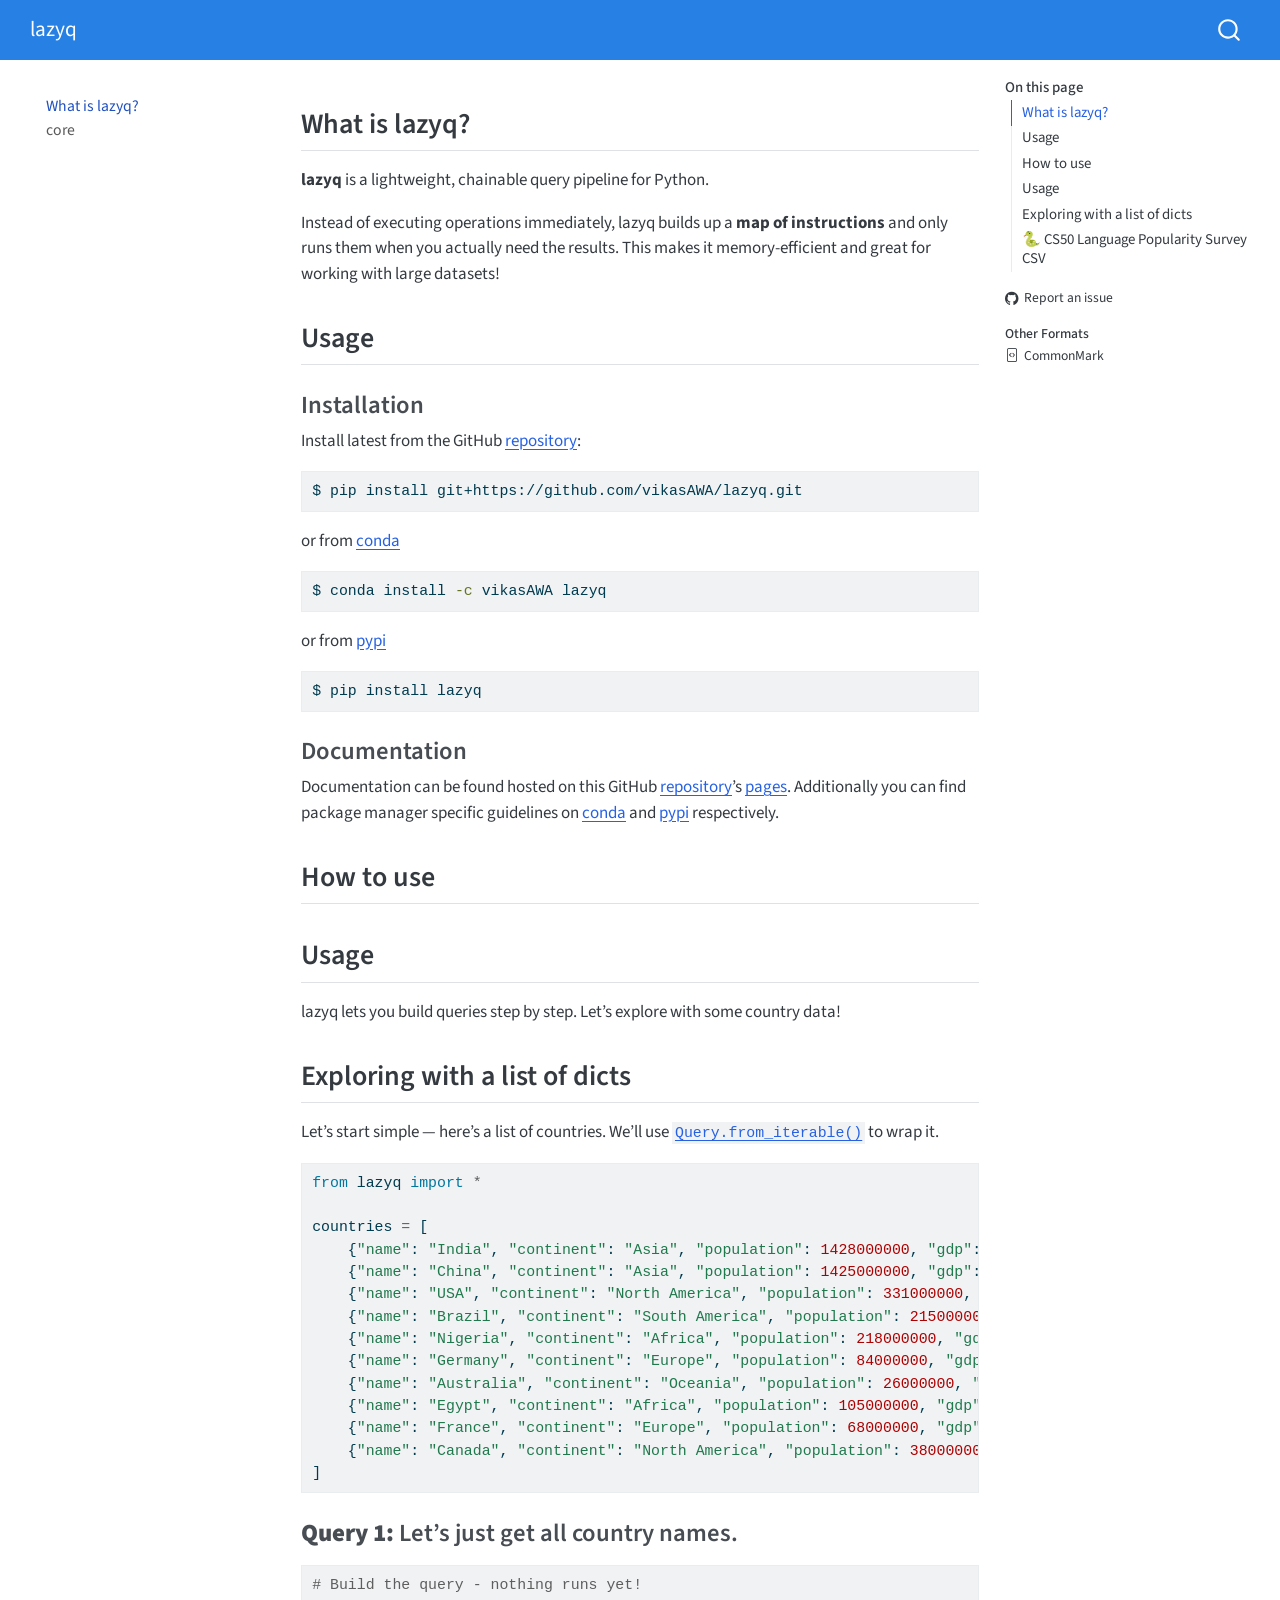
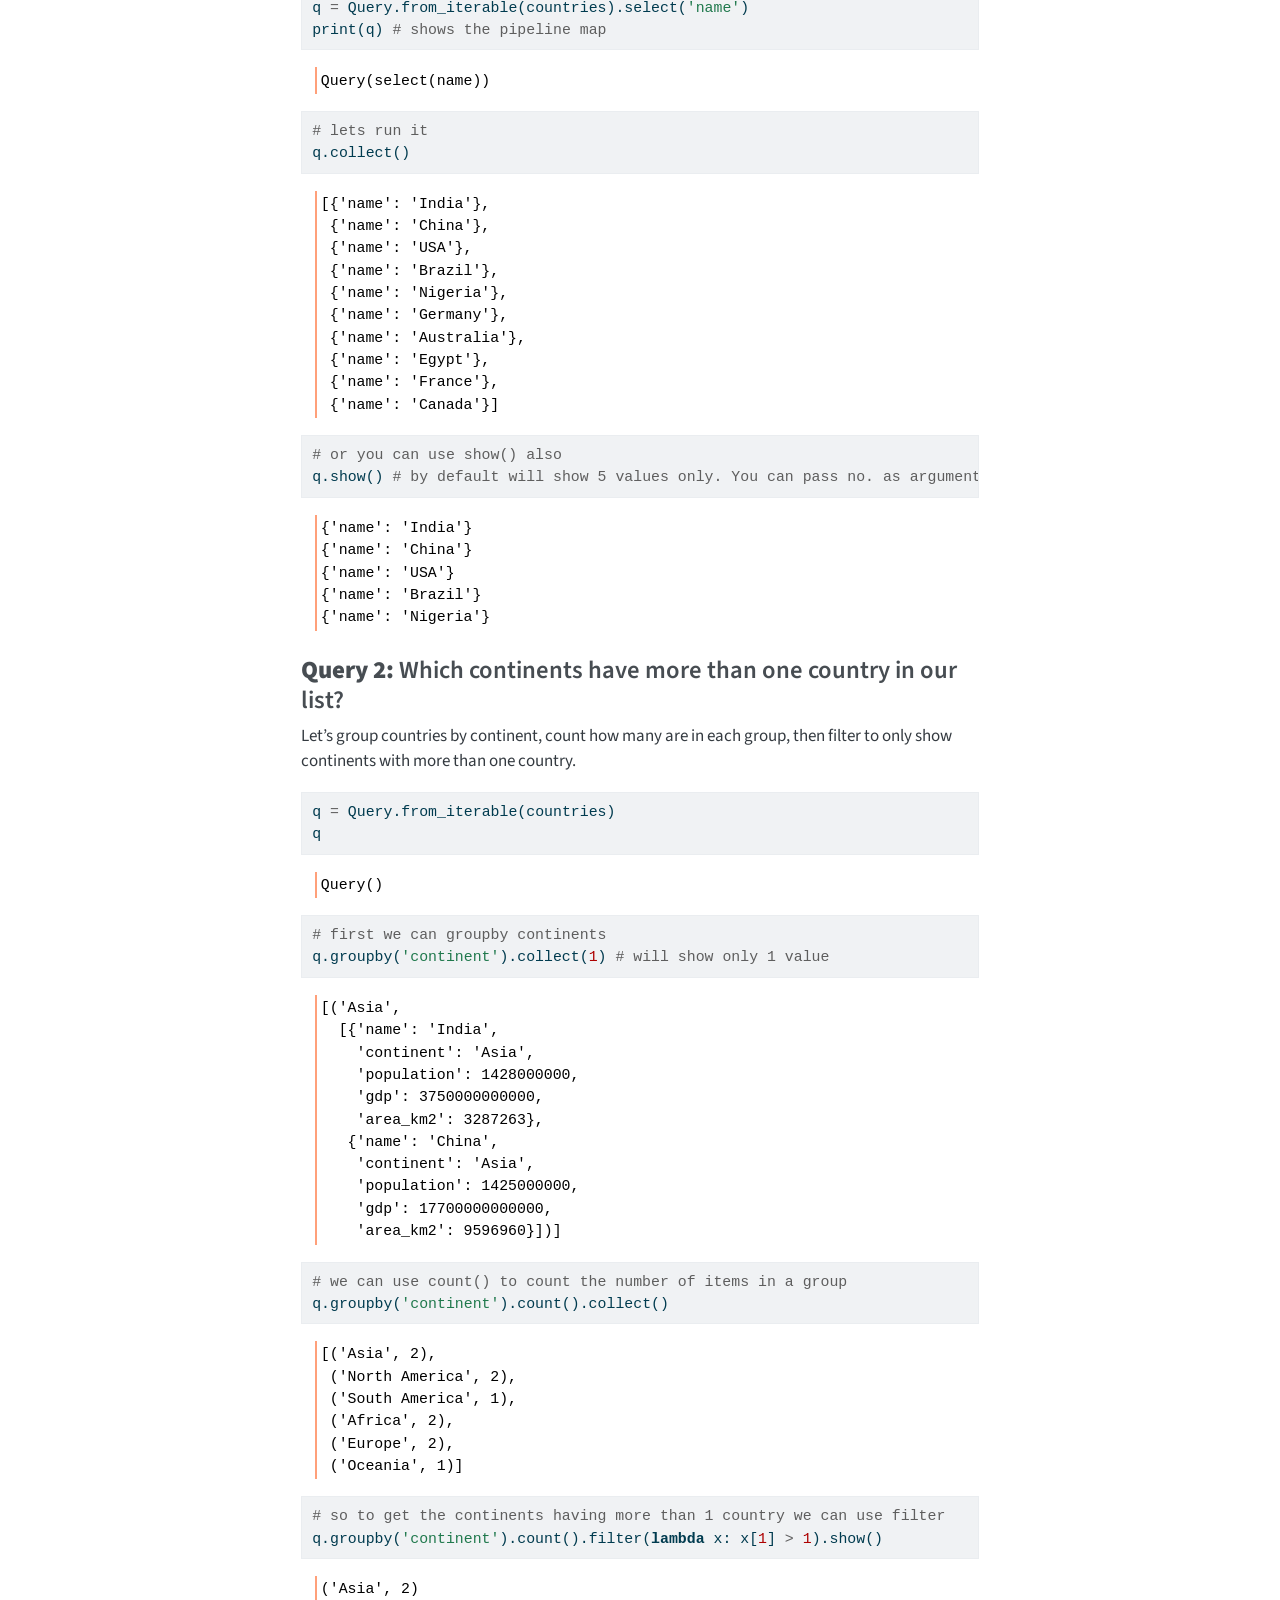
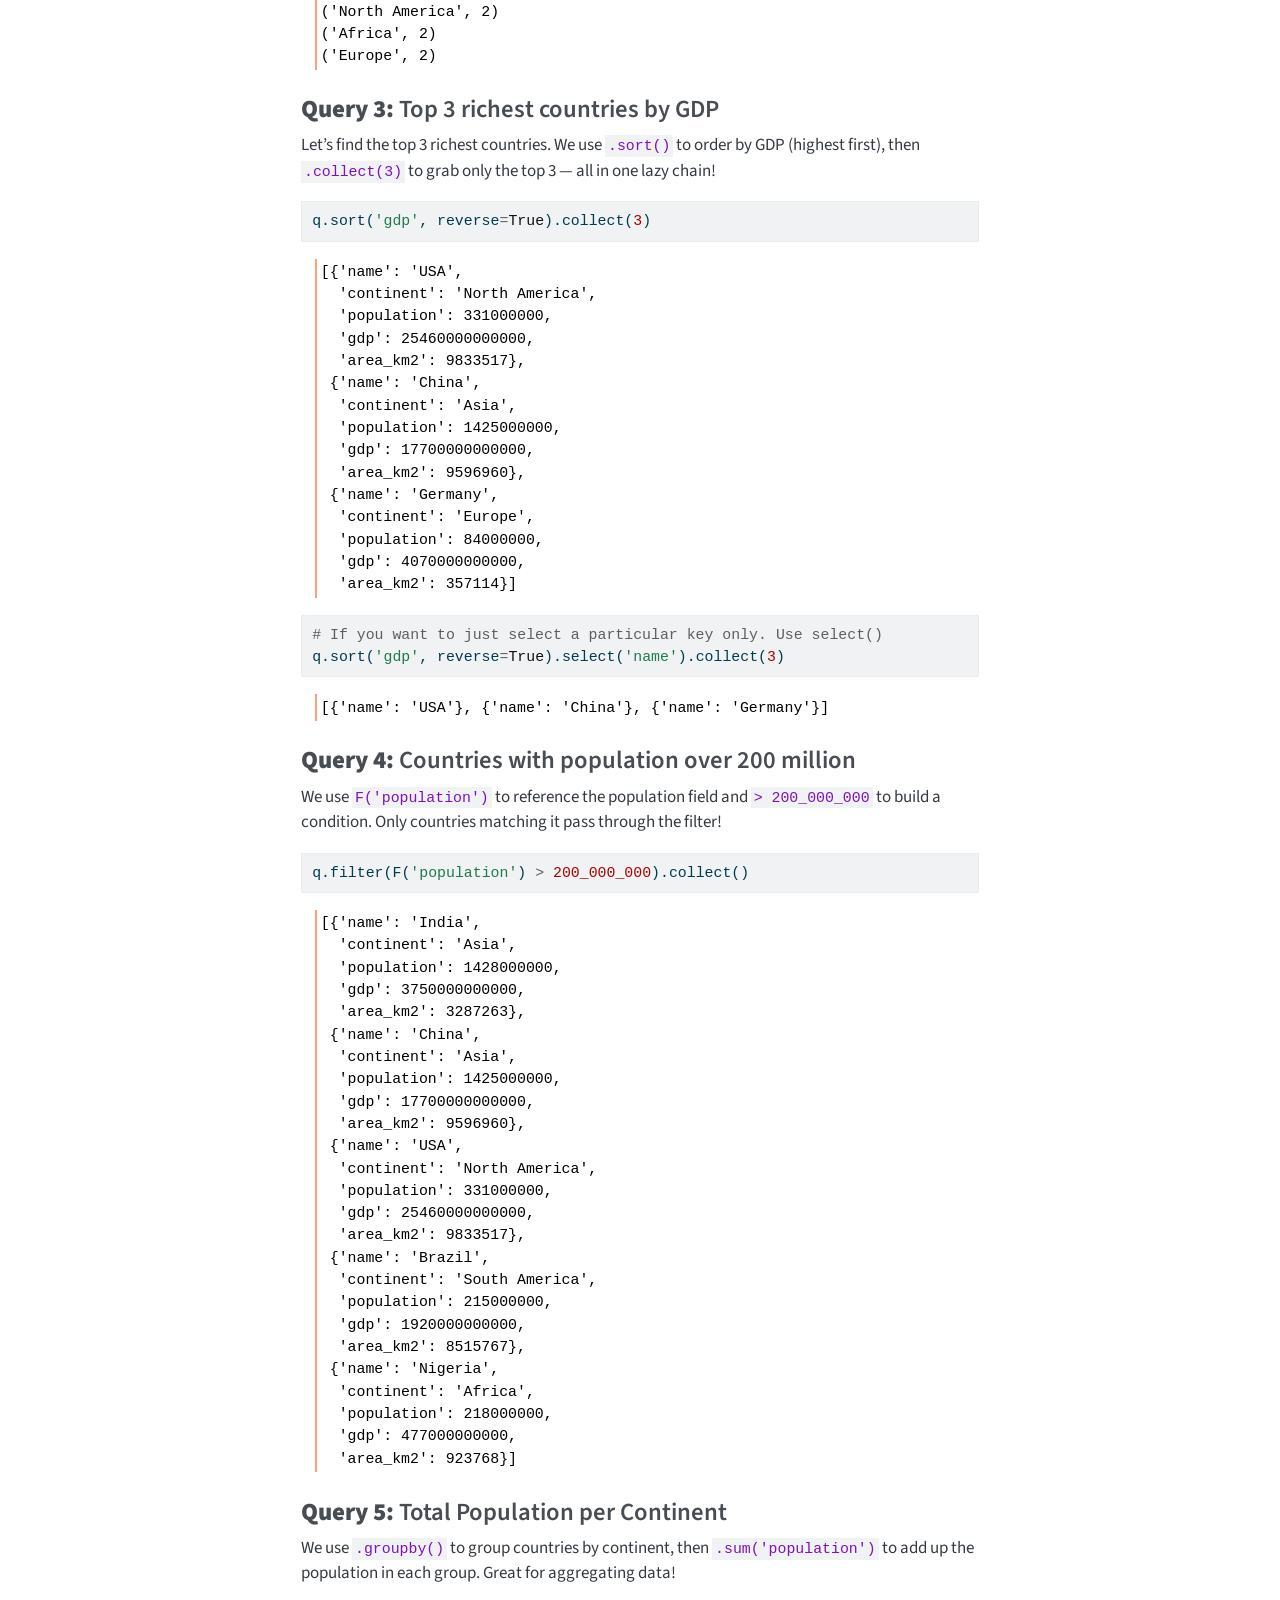
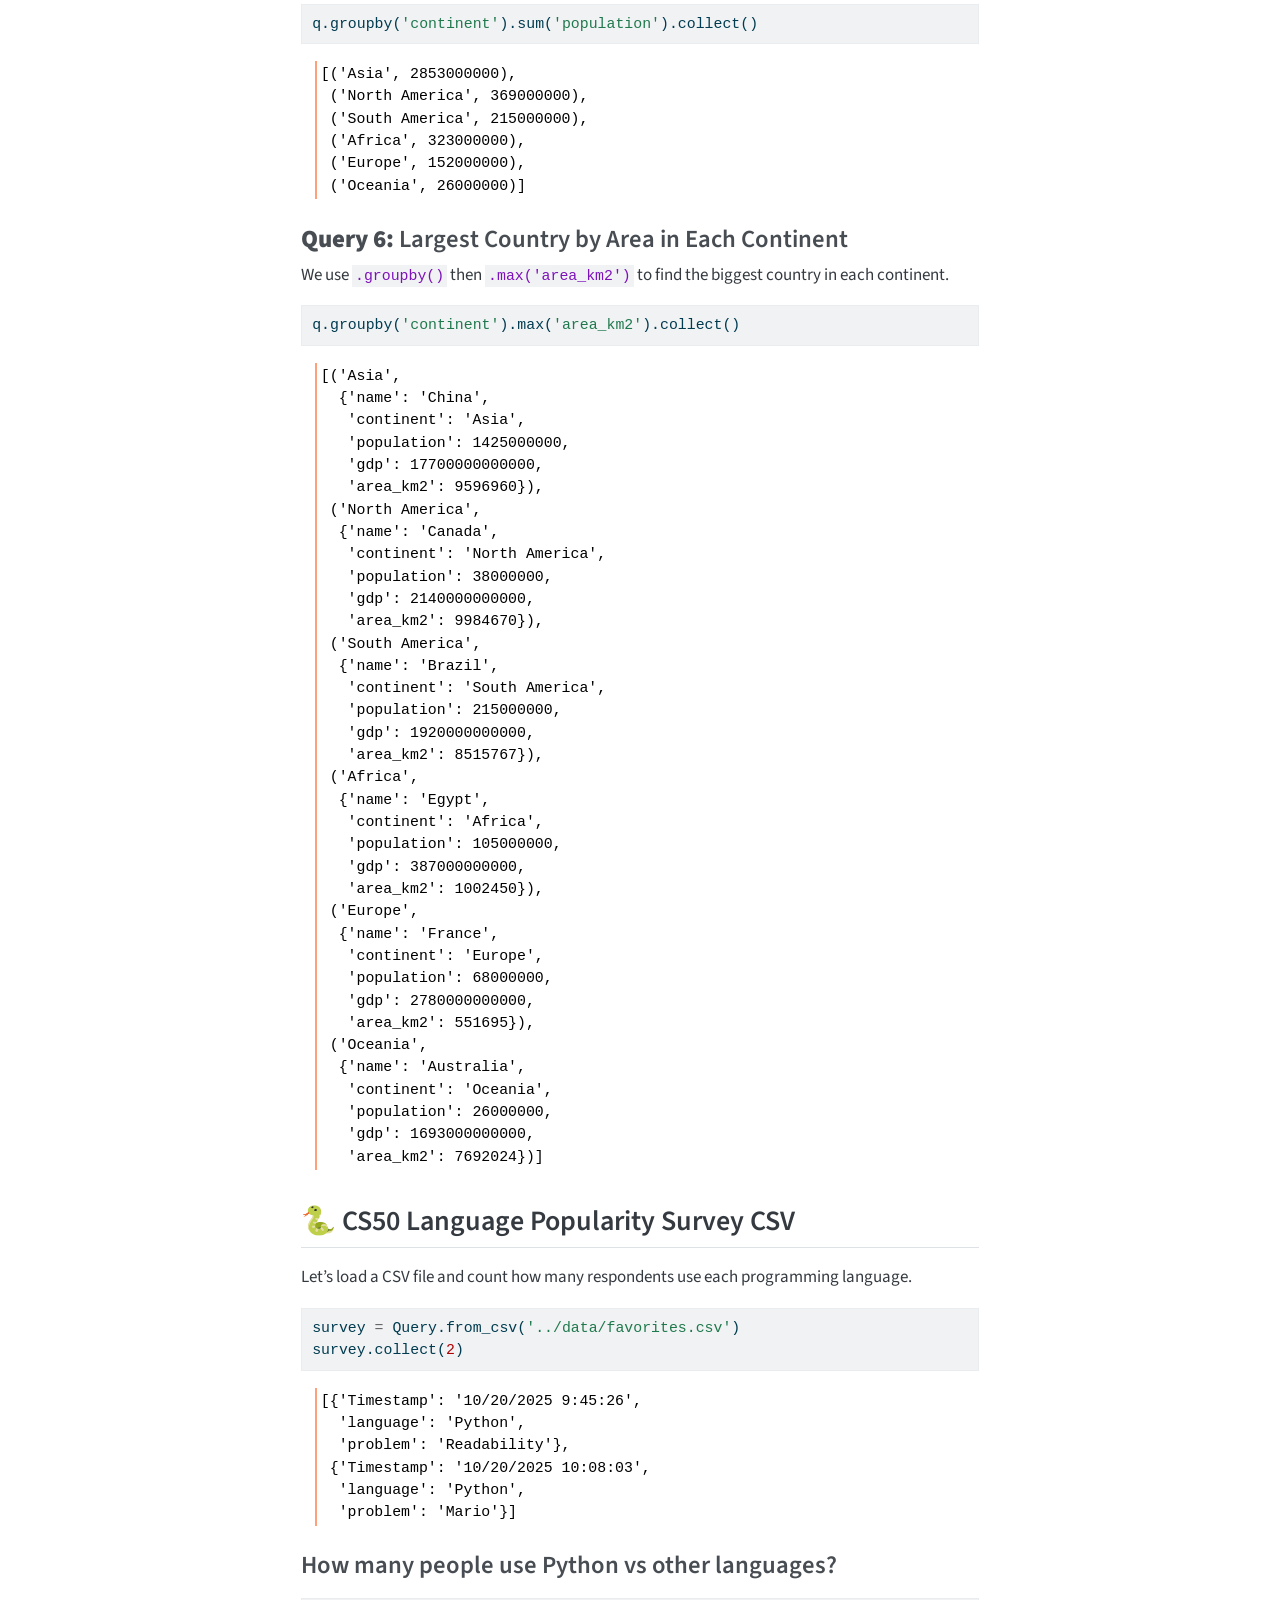
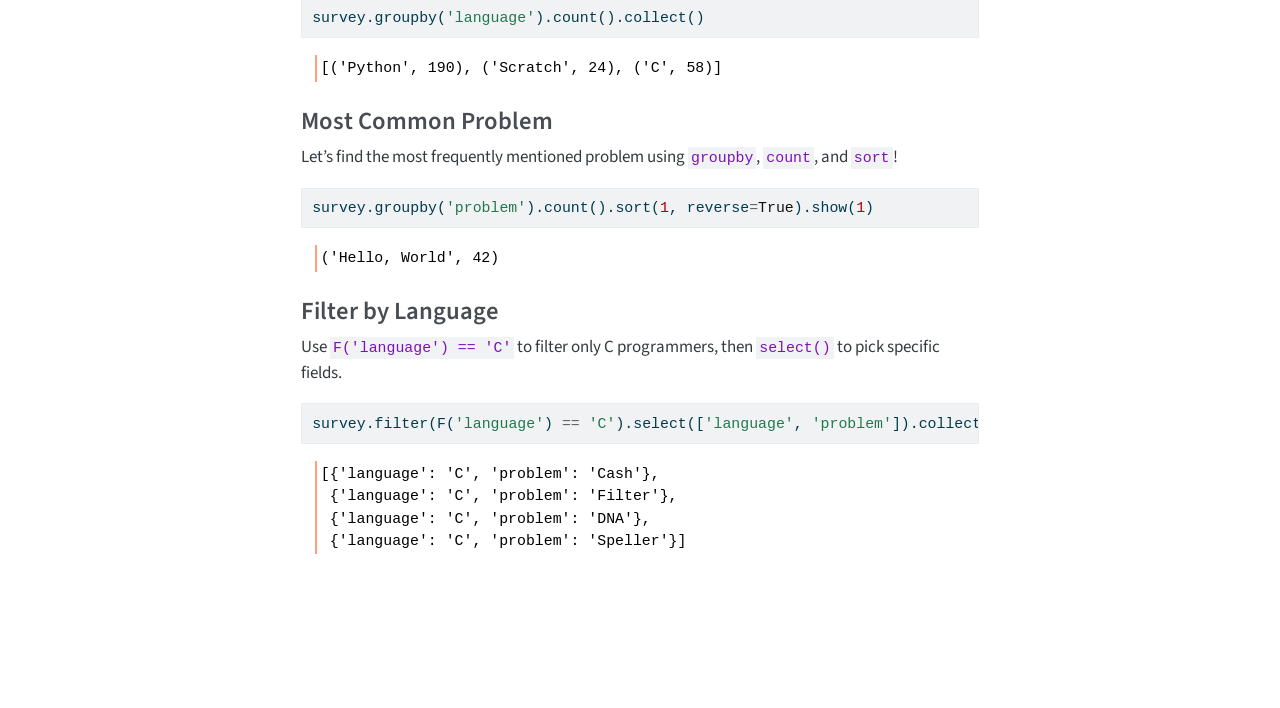
==== commit 03707e88: "Update documentation" ====
--- a/index.html
+++ b/index.html
@@ -176,15 +176,21 @@
   <li><a href="#documentation" id="toc-documentation" class="nav-link" data-scroll-target="#documentation">Documentation</a></li>
   </ul></li>
   <li><a href="#how-to-use" id="toc-how-to-use" class="nav-link" data-scroll-target="#how-to-use">How to use</a></li>
-  <li><a href="#usage-1" id="toc-usage-1" class="nav-link" data-scroll-target="#usage-1">Usage</a>
+  <li><a href="#usage-1" id="toc-usage-1" class="nav-link" data-scroll-target="#usage-1">Usage</a></li>
+  <li><a href="#exploring-with-a-list-of-dicts" id="toc-exploring-with-a-list-of-dicts" class="nav-link" data-scroll-target="#exploring-with-a-list-of-dicts">Exploring with a list of dicts</a>
   <ul class="collapse">
-  <li><a href="#exploring-with-a-list-of-dicts" id="toc-exploring-with-a-list-of-dicts" class="nav-link" data-scroll-target="#exploring-with-a-list-of-dicts">Exploring with a list of dicts</a></li>
   <li><a href="#query-1-lets-just-get-all-country-names." id="toc-query-1-lets-just-get-all-country-names." class="nav-link" data-scroll-target="#query-1-lets-just-get-all-country-names."><strong>Query 1:</strong> Let’s just get all country names.</a></li>
   <li><a href="#query-2-which-continents-have-more-than-one-country-in-our-list" id="toc-query-2-which-continents-have-more-than-one-country-in-our-list" class="nav-link" data-scroll-target="#query-2-which-continents-have-more-than-one-country-in-our-list"><strong>Query 2:</strong> Which continents have more than one country in our list?</a></li>
   <li><a href="#query-3-top-3-richest-countries-by-gdp" id="toc-query-3-top-3-richest-countries-by-gdp" class="nav-link" data-scroll-target="#query-3-top-3-richest-countries-by-gdp"><strong>Query 3:</strong> Top 3 richest countries by GDP</a></li>
   <li><a href="#query-4-countries-with-population-over-200-million" id="toc-query-4-countries-with-population-over-200-million" class="nav-link" data-scroll-target="#query-4-countries-with-population-over-200-million"><strong>Query 4:</strong> Countries with population over 200 million</a></li>
   <li><a href="#query-5-total-population-per-continent" id="toc-query-5-total-population-per-continent" class="nav-link" data-scroll-target="#query-5-total-population-per-continent"><strong>Query 5:</strong> Total Population per Continent</a></li>
   <li><a href="#query-6-largest-country-by-area-in-each-continent" id="toc-query-6-largest-country-by-area-in-each-continent" class="nav-link" data-scroll-target="#query-6-largest-country-by-area-in-each-continent"><strong>Query 6:</strong> Largest Country by Area in Each Continent</a></li>
+  </ul></li>
+  <li><a href="#cs50-language-popularity-survey-csv" id="toc-cs50-language-popularity-survey-csv" class="nav-link" data-scroll-target="#cs50-language-popularity-survey-csv">🐍 CS50 Language Popularity Survey CSV</a>
+  <ul class="collapse">
+  <li><a href="#how-many-people-use-python-vs-other-languages" id="toc-how-many-people-use-python-vs-other-languages" class="nav-link" data-scroll-target="#how-many-people-use-python-vs-other-languages">How many people use Python vs other languages?</a></li>
+  <li><a href="#most-common-problem" id="toc-most-common-problem" class="nav-link" data-scroll-target="#most-common-problem">Most Common Problem</a></li>
+  <li><a href="#filter-by-language" id="toc-filter-by-language" class="nav-link" data-scroll-target="#filter-by-language">Filter by Language</a></li>
   </ul></li>
   </ul>
 <div class="toc-actions"><ul><li><a href="https://github.com/vikasAWA/lazyq/issues/new" class="toc-action"><i class="bi bi-github"></i>Report an issue</a></li></ul></div><div class="quarto-alternate-formats"><h2>Other Formats</h2><ul><li><a href="index.md"><i class="bi bi-file-code"></i>CommonMark</a></li></ul></div></nav>
@@ -223,10 +229,11 @@
 <section id="usage-1" class="level2">
 <h2 class="anchored" data-anchor-id="usage-1">Usage</h2>
 <p>lazyq lets you build queries step by step. Let’s explore with some country data!</p>
-<section id="exploring-with-a-list-of-dicts" class="level3">
-<h3 class="anchored" data-anchor-id="exploring-with-a-list-of-dicts">Exploring with a list of dicts</h3>
+</section>
+<section id="exploring-with-a-list-of-dicts" class="level2">
+<h2 class="anchored" data-anchor-id="exploring-with-a-list-of-dicts">Exploring with a list of dicts</h2>
 <p>Let’s start simple — here’s a list of countries. We’ll use <a href="https://vikasAWA.github.io/lazyq/core.html#query.from_iterable"><code>Query.from_iterable()</code></a> to wrap it.</p>
-<div id="f41f878f" class="cell" data-execution_count="2">
+<div id="9903c237" class="cell" data-execution_count="2">
 <div class="code-copy-outer-scaffold"><div class="sourceCode cell-code" id="cb4"><pre class="sourceCode python code-with-copy"><code class="sourceCode python"><span id="cb4-1"><a href="#cb4-1" aria-hidden="true" tabindex="-1"></a><span class="im">from</span> lazyq <span class="im">import</span> <span class="op">*</span></span>
 <span id="cb4-2"><a href="#cb4-2" aria-hidden="true" tabindex="-1"></a></span>
 <span id="cb4-3"><a href="#cb4-3" aria-hidden="true" tabindex="-1"></a>countries <span class="op">=</span> [</span>
@@ -242,10 +249,9 @@
 <span id="cb4-13"><a href="#cb4-13" aria-hidden="true" tabindex="-1"></a>    {<span class="st">"name"</span>: <span class="st">"Canada"</span>, <span class="st">"continent"</span>: <span class="st">"North America"</span>, <span class="st">"population"</span>: <span class="dv">38000000</span>, <span class="st">"gdp"</span>: <span class="dv">2140000000000</span>, <span class="st">"area_km2"</span>: <span class="dv">9984670</span>},</span>
 <span id="cb4-14"><a href="#cb4-14" aria-hidden="true" tabindex="-1"></a>]</span></code></pre></div><button title="Copy to Clipboard" class="code-copy-button"><i class="bi"></i></button></div>
 </div>
-</section>
 <section id="query-1-lets-just-get-all-country-names." class="level3">
 <h3 class="anchored" data-anchor-id="query-1-lets-just-get-all-country-names."><strong>Query 1:</strong> Let’s just get all country names.</h3>
-<div id="920e6666" class="cell" data-execution_count="3">
+<div id="7d7a7f54" class="cell" data-execution_count="3">
 <div class="code-copy-outer-scaffold"><div class="sourceCode cell-code" id="cb5"><pre class="sourceCode python code-with-copy"><code class="sourceCode python"><span id="cb5-1"><a href="#cb5-1" aria-hidden="true" tabindex="-1"></a><span class="co"># Build the query - nothing runs yet!</span></span>
 <span id="cb5-2"><a href="#cb5-2" aria-hidden="true" tabindex="-1"></a>q <span class="op">=</span> Query.from_iterable(countries).select(<span class="st">'name'</span>)</span>
 <span id="cb5-3"><a href="#cb5-3" aria-hidden="true" tabindex="-1"></a><span class="bu">print</span>(q) <span class="co"># shows the pipeline map</span></span></code></pre></div><button title="Copy to Clipboard" class="code-copy-button"><i class="bi"></i></button></div>
@@ -253,7 +259,7 @@
 <pre><code>Query(select(name))</code></pre>
 </div>
 </div>
-<div id="a3541e4f" class="cell" data-execution_count="4">
+<div id="a19592fd" class="cell" data-execution_count="4">
 <div class="code-copy-outer-scaffold"><div class="sourceCode cell-code" id="cb7"><pre class="sourceCode python code-with-copy"><code class="sourceCode python"><span id="cb7-1"><a href="#cb7-1" aria-hidden="true" tabindex="-1"></a><span class="co"># lets run it</span></span>
 <span id="cb7-2"><a href="#cb7-2" aria-hidden="true" tabindex="-1"></a>q.collect()</span></code></pre></div><button title="Copy to Clipboard" class="code-copy-button"><i class="bi"></i></button></div>
 <div class="cell-output cell-output-display" data-execution_count="4">
@@ -269,7 +275,7 @@
  {'name': 'Canada'}]</code></pre>
 </div>
 </div>
-<div id="487f1769" class="cell" data-execution_count="5">
+<div id="551b6923" class="cell" data-execution_count="5">
 <div class="code-copy-outer-scaffold"><div class="sourceCode cell-code" id="cb9"><pre class="sourceCode python code-with-copy"><code class="sourceCode python"><span id="cb9-1"><a href="#cb9-1" aria-hidden="true" tabindex="-1"></a><span class="co"># or you can use show() also </span></span>
 <span id="cb9-2"><a href="#cb9-2" aria-hidden="true" tabindex="-1"></a>q.show() <span class="co"># by default will show 5 values only. You can pass no. as argument</span></span></code></pre></div><button title="Copy to Clipboard" class="code-copy-button"><i class="bi"></i></button></div>
 <div class="cell-output cell-output-stdout">
@@ -284,14 +290,14 @@
 <section id="query-2-which-continents-have-more-than-one-country-in-our-list" class="level3">
 <h3 class="anchored" data-anchor-id="query-2-which-continents-have-more-than-one-country-in-our-list"><strong>Query 2:</strong> Which continents have more than one country in our list?</h3>
 <p>Let’s group countries by continent, count how many are in each group, then filter to only show continents with more than one country.</p>
-<div id="594b716f" class="cell" data-execution_count="6">
+<div id="41711a89" class="cell" data-execution_count="6">
 <div class="code-copy-outer-scaffold"><div class="sourceCode cell-code" id="cb11"><pre class="sourceCode python code-with-copy"><code class="sourceCode python"><span id="cb11-1"><a href="#cb11-1" aria-hidden="true" tabindex="-1"></a>q <span class="op">=</span> Query.from_iterable(countries)</span>
 <span id="cb11-2"><a href="#cb11-2" aria-hidden="true" tabindex="-1"></a>q</span></code></pre></div><button title="Copy to Clipboard" class="code-copy-button"><i class="bi"></i></button></div>
 <div class="cell-output cell-output-display" data-execution_count="6">
 <pre><code>Query()</code></pre>
 </div>
 </div>
-<div id="ae50a712" class="cell" data-execution_count="7">
+<div id="9a1317e6" class="cell" data-execution_count="7">
 <div class="code-copy-outer-scaffold"><div class="sourceCode cell-code" id="cb13"><pre class="sourceCode python code-with-copy"><code class="sourceCode python"><span id="cb13-1"><a href="#cb13-1" aria-hidden="true" tabindex="-1"></a><span class="co"># first we can groupby continents</span></span>
 <span id="cb13-2"><a href="#cb13-2" aria-hidden="true" tabindex="-1"></a>q.groupby(<span class="st">'continent'</span>).collect(<span class="dv">1</span>) <span class="co"># will show only 1 value</span></span></code></pre></div><button title="Copy to Clipboard" class="code-copy-button"><i class="bi"></i></button></div>
 <div class="cell-output cell-output-display" data-execution_count="7">
@@ -308,7 +314,7 @@
     'area_km2': 9596960}])]</code></pre>
 </div>
 </div>
-<div id="0bfe7848" class="cell" data-execution_count="8">
+<div id="f58ef045" class="cell" data-execution_count="8">
 <div class="code-copy-outer-scaffold"><div class="sourceCode cell-code" id="cb15"><pre class="sourceCode python code-with-copy"><code class="sourceCode python"><span id="cb15-1"><a href="#cb15-1" aria-hidden="true" tabindex="-1"></a><span class="co"># we can use count() to count the number of items in a group</span></span>
 <span id="cb15-2"><a href="#cb15-2" aria-hidden="true" tabindex="-1"></a>q.groupby(<span class="st">'continent'</span>).count().collect()</span></code></pre></div><button title="Copy to Clipboard" class="code-copy-button"><i class="bi"></i></button></div>
 <div class="cell-output cell-output-display" data-execution_count="8">
@@ -320,7 +326,7 @@
  ('Oceania', 1)]</code></pre>
 </div>
 </div>
-<div id="f4aa8cd3" class="cell" data-execution_count="9">
+<div id="474f7f90" class="cell" data-execution_count="9">
 <div class="code-copy-outer-scaffold"><div class="sourceCode cell-code" id="cb17"><pre class="sourceCode python code-with-copy"><code class="sourceCode python"><span id="cb17-1"><a href="#cb17-1" aria-hidden="true" tabindex="-1"></a><span class="co"># so to get the continents having more than 1 country we can use filter</span></span>
 <span id="cb17-2"><a href="#cb17-2" aria-hidden="true" tabindex="-1"></a>q.groupby(<span class="st">'continent'</span>).count().<span class="bu">filter</span>(<span class="kw">lambda</span> x: x[<span class="dv">1</span>] <span class="op">&gt;</span> <span class="dv">1</span>).show()</span></code></pre></div><button title="Copy to Clipboard" class="code-copy-button"><i class="bi"></i></button></div>
 <div class="cell-output cell-output-stdout">
@@ -334,7 +340,7 @@
 <section id="query-3-top-3-richest-countries-by-gdp" class="level3">
 <h3 class="anchored" data-anchor-id="query-3-top-3-richest-countries-by-gdp"><strong>Query 3:</strong> Top 3 richest countries by GDP</h3>
 <p>Let’s find the top 3 richest countries. We use <code>.sort()</code> to order by GDP (highest first), then <code>.collect(3)</code> to grab only the top 3 — all in one lazy chain!</p>
-<div id="05541928" class="cell" data-execution_count="10">
+<div id="4017e381" class="cell" data-execution_count="10">
 <div class="code-copy-outer-scaffold"><div class="sourceCode cell-code" id="cb19"><pre class="sourceCode python code-with-copy"><code class="sourceCode python"><span id="cb19-1"><a href="#cb19-1" aria-hidden="true" tabindex="-1"></a>q.sort(<span class="st">'gdp'</span>, reverse<span class="op">=</span><span class="va">True</span>).collect(<span class="dv">3</span>)</span></code></pre></div><button title="Copy to Clipboard" class="code-copy-button"><i class="bi"></i></button></div>
 <div class="cell-output cell-output-display" data-execution_count="10">
 <pre><code>[{'name': 'USA',
@@ -354,7 +360,7 @@
   'area_km2': 357114}]</code></pre>
 </div>
 </div>
-<div id="3a34b91e" class="cell" data-execution_count="11">
+<div id="95b4d3e5" class="cell" data-execution_count="11">
 <div class="code-copy-outer-scaffold"><div class="sourceCode cell-code" id="cb21"><pre class="sourceCode python code-with-copy"><code class="sourceCode python"><span id="cb21-1"><a href="#cb21-1" aria-hidden="true" tabindex="-1"></a><span class="co"># If you want to just select a particular key only. Use select()</span></span>
 <span id="cb21-2"><a href="#cb21-2" aria-hidden="true" tabindex="-1"></a>q.sort(<span class="st">'gdp'</span>, reverse<span class="op">=</span><span class="va">True</span>).select(<span class="st">'name'</span>).collect(<span class="dv">3</span>)</span></code></pre></div><button title="Copy to Clipboard" class="code-copy-button"><i class="bi"></i></button></div>
 <div class="cell-output cell-output-display" data-execution_count="11">
@@ -365,7 +371,7 @@
 <section id="query-4-countries-with-population-over-200-million" class="level3">
 <h3 class="anchored" data-anchor-id="query-4-countries-with-population-over-200-million"><strong>Query 4:</strong> Countries with population over 200 million</h3>
 <p>We use <code>F('population')</code> to reference the population field and <code>&gt; 200_000_000</code> to build a condition. Only countries matching it pass through the filter!</p>
-<div id="a1196a8c" class="cell" data-execution_count="12">
+<div id="02258fa1" class="cell" data-execution_count="12">
 <div class="code-copy-outer-scaffold"><div class="sourceCode cell-code" id="cb23"><pre class="sourceCode python code-with-copy"><code class="sourceCode python"><span id="cb23-1"><a href="#cb23-1" aria-hidden="true" tabindex="-1"></a>q.<span class="bu">filter</span>(F(<span class="st">'population'</span>) <span class="op">&gt;</span> <span class="dv">200_000_000</span>).collect()</span></code></pre></div><button title="Copy to Clipboard" class="code-copy-button"><i class="bi"></i></button></div>
 <div class="cell-output cell-output-display" data-execution_count="12">
 <pre><code>[{'name': 'India',
@@ -399,7 +405,7 @@
 <section id="query-5-total-population-per-continent" class="level3">
 <h3 class="anchored" data-anchor-id="query-5-total-population-per-continent"><strong>Query 5:</strong> Total Population per Continent</h3>
 <p>We use <code>.groupby()</code> to group countries by continent, then <code>.sum('population')</code> to add up the population in each group. Great for aggregating data!</p>
-<div id="4e279078" class="cell" data-execution_count="13">
+<div id="12619102" class="cell" data-execution_count="13">
 <div class="code-copy-outer-scaffold"><div class="sourceCode cell-code" id="cb25"><pre class="sourceCode python code-with-copy"><code class="sourceCode python"><span id="cb25-1"><a href="#cb25-1" aria-hidden="true" tabindex="-1"></a>q.groupby(<span class="st">'continent'</span>).<span class="bu">sum</span>(<span class="st">'population'</span>).collect()</span></code></pre></div><button title="Copy to Clipboard" class="code-copy-button"><i class="bi"></i></button></div>
 <div class="cell-output cell-output-display" data-execution_count="13">
 <pre><code>[('Asia', 2853000000),
@@ -414,7 +420,7 @@
 <section id="query-6-largest-country-by-area-in-each-continent" class="level3">
 <h3 class="anchored" data-anchor-id="query-6-largest-country-by-area-in-each-continent"><strong>Query 6:</strong> Largest Country by Area in Each Continent</h3>
 <p>We use <code>.groupby()</code> then <code>.max('area_km2')</code> to find the biggest country in each continent.</p>
-<div id="2c590e36" class="cell" data-execution_count="14">
+<div id="470cbec8" class="cell" data-execution_count="14">
 <div class="code-copy-outer-scaffold"><div class="sourceCode cell-code" id="cb27"><pre class="sourceCode python code-with-copy"><code class="sourceCode python"><span id="cb27-1"><a href="#cb27-1" aria-hidden="true" tabindex="-1"></a>q.groupby(<span class="st">'continent'</span>).<span class="bu">max</span>(<span class="st">'area_km2'</span>).collect()</span></code></pre></div><button title="Copy to Clipboard" class="code-copy-button"><i class="bi"></i></button></div>
 <div class="cell-output cell-output-display" data-execution_count="14">
 <pre><code>[('Asia',
@@ -453,6 +459,54 @@
    'population': 26000000,
    'gdp': 1693000000000,
    'area_km2': 7692024})]</code></pre>
+</div>
+</div>
+</section>
+</section>
+<section id="cs50-language-popularity-survey-csv" class="level2">
+<h2 class="anchored" data-anchor-id="cs50-language-popularity-survey-csv">🐍 CS50 Language Popularity Survey CSV</h2>
+<p>Let’s load a CSV file and count how many respondents use each programming language.</p>
+<div id="9130cd6e" class="cell" data-execution_count="17">
+<div class="code-copy-outer-scaffold"><div class="sourceCode cell-code" id="cb29"><pre class="sourceCode python code-with-copy"><code class="sourceCode python"><span id="cb29-1"><a href="#cb29-1" aria-hidden="true" tabindex="-1"></a>survey <span class="op">=</span> Query.from_csv(<span class="st">'../data/favorites.csv'</span>)</span>
+<span id="cb29-2"><a href="#cb29-2" aria-hidden="true" tabindex="-1"></a>survey.collect(<span class="dv">2</span>)</span></code></pre></div><button title="Copy to Clipboard" class="code-copy-button"><i class="bi"></i></button></div>
+<div class="cell-output cell-output-display" data-execution_count="17">
+<pre><code>[{'Timestamp': '10/20/2025 9:45:26',
+  'language': 'Python',
+  'problem': 'Readability'},
+ {'Timestamp': '10/20/2025 10:08:03',
+  'language': 'Python',
+  'problem': 'Mario'}]</code></pre>
+</div>
+</div>
+<section id="how-many-people-use-python-vs-other-languages" class="level3">
+<h3 class="anchored" data-anchor-id="how-many-people-use-python-vs-other-languages">How many people use Python vs other languages?</h3>
+<div id="eb61cda7" class="cell" data-execution_count="18">
+<div class="code-copy-outer-scaffold"><div class="sourceCode cell-code" id="cb31"><pre class="sourceCode python code-with-copy"><code class="sourceCode python"><span id="cb31-1"><a href="#cb31-1" aria-hidden="true" tabindex="-1"></a>survey.groupby(<span class="st">'language'</span>).count().collect()</span></code></pre></div><button title="Copy to Clipboard" class="code-copy-button"><i class="bi"></i></button></div>
+<div class="cell-output cell-output-display" data-execution_count="18">
+<pre><code>[('Python', 190), ('Scratch', 24), ('C', 58)]</code></pre>
+</div>
+</div>
+</section>
+<section id="most-common-problem" class="level3">
+<h3 class="anchored" data-anchor-id="most-common-problem">Most Common Problem</h3>
+<p>Let’s find the most frequently mentioned problem using <code>groupby</code>, <code>count</code>, and <code>sort</code>!</p>
+<div id="dfc50220" class="cell" data-execution_count="19">
+<div class="code-copy-outer-scaffold"><div class="sourceCode cell-code" id="cb33"><pre class="sourceCode python code-with-copy"><code class="sourceCode python"><span id="cb33-1"><a href="#cb33-1" aria-hidden="true" tabindex="-1"></a>survey.groupby(<span class="st">'problem'</span>).count().sort(<span class="dv">1</span>, reverse<span class="op">=</span><span class="va">True</span>).show(<span class="dv">1</span>)</span></code></pre></div><button title="Copy to Clipboard" class="code-copy-button"><i class="bi"></i></button></div>
+<div class="cell-output cell-output-stdout">
+<pre><code>('Hello, World', 42)</code></pre>
+</div>
+</div>
+</section>
+<section id="filter-by-language" class="level3">
+<h3 class="anchored" data-anchor-id="filter-by-language">Filter by Language</h3>
+<p>Use <code>F('language') == 'C'</code> to filter only C programmers, then <code>select()</code> to pick specific fields.</p>
+<div id="8ad4b1ed" class="cell" data-execution_count="20">
+<div class="code-copy-outer-scaffold"><div class="sourceCode cell-code" id="cb35"><pre class="sourceCode python code-with-copy"><code class="sourceCode python"><span id="cb35-1"><a href="#cb35-1" aria-hidden="true" tabindex="-1"></a>survey.<span class="bu">filter</span>(F(<span class="st">'language'</span>) <span class="op">==</span> <span class="st">'C'</span>).select([<span class="st">'language'</span>, <span class="st">'problem'</span>]).collect(<span class="dv">4</span>) <span class="co"># only showing 4</span></span></code></pre></div><button title="Copy to Clipboard" class="code-copy-button"><i class="bi"></i></button></div>
+<div class="cell-output cell-output-display" data-execution_count="20">
+<pre><code>[{'language': 'C', 'problem': 'Cash'},
+ {'language': 'C', 'problem': 'Filter'},
+ {'language': 'C', 'problem': 'DNA'},
+ {'language': 'C', 'problem': 'Speller'}]</code></pre>
 </div>
 </div>
 
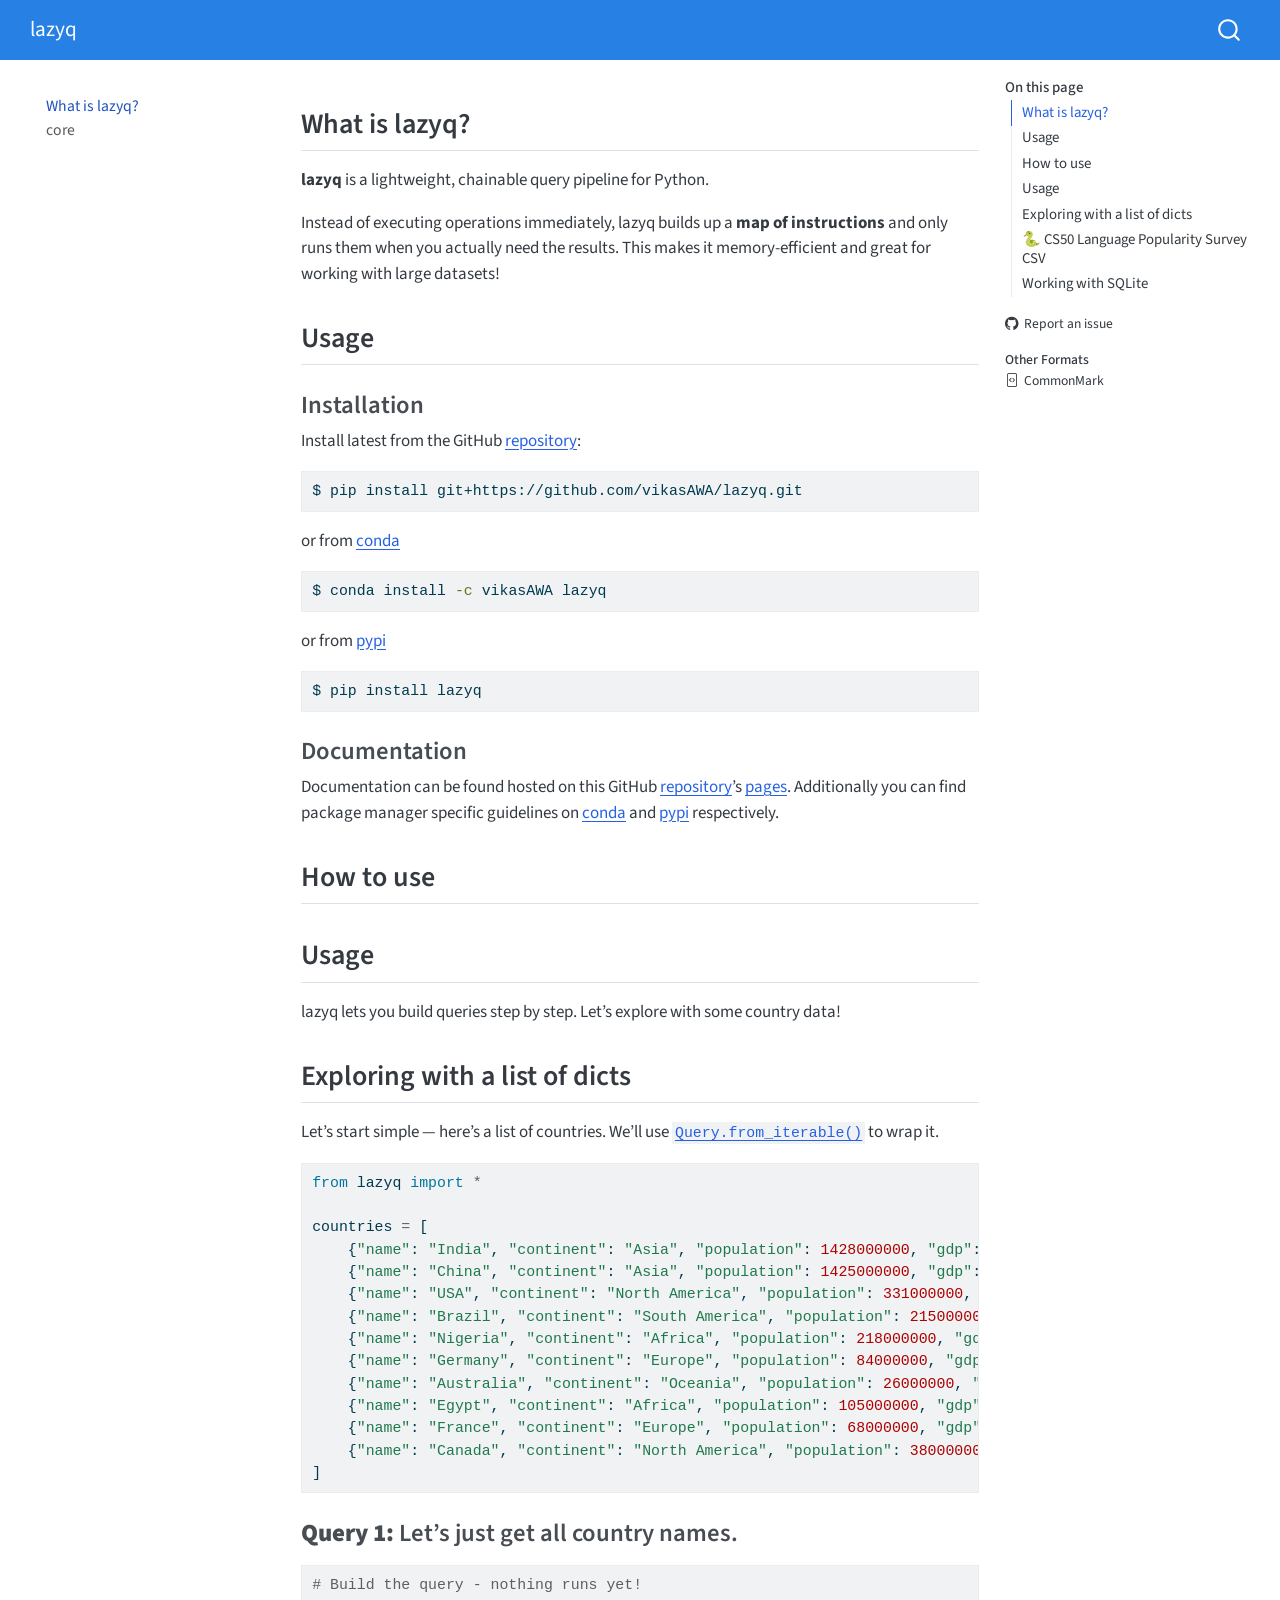
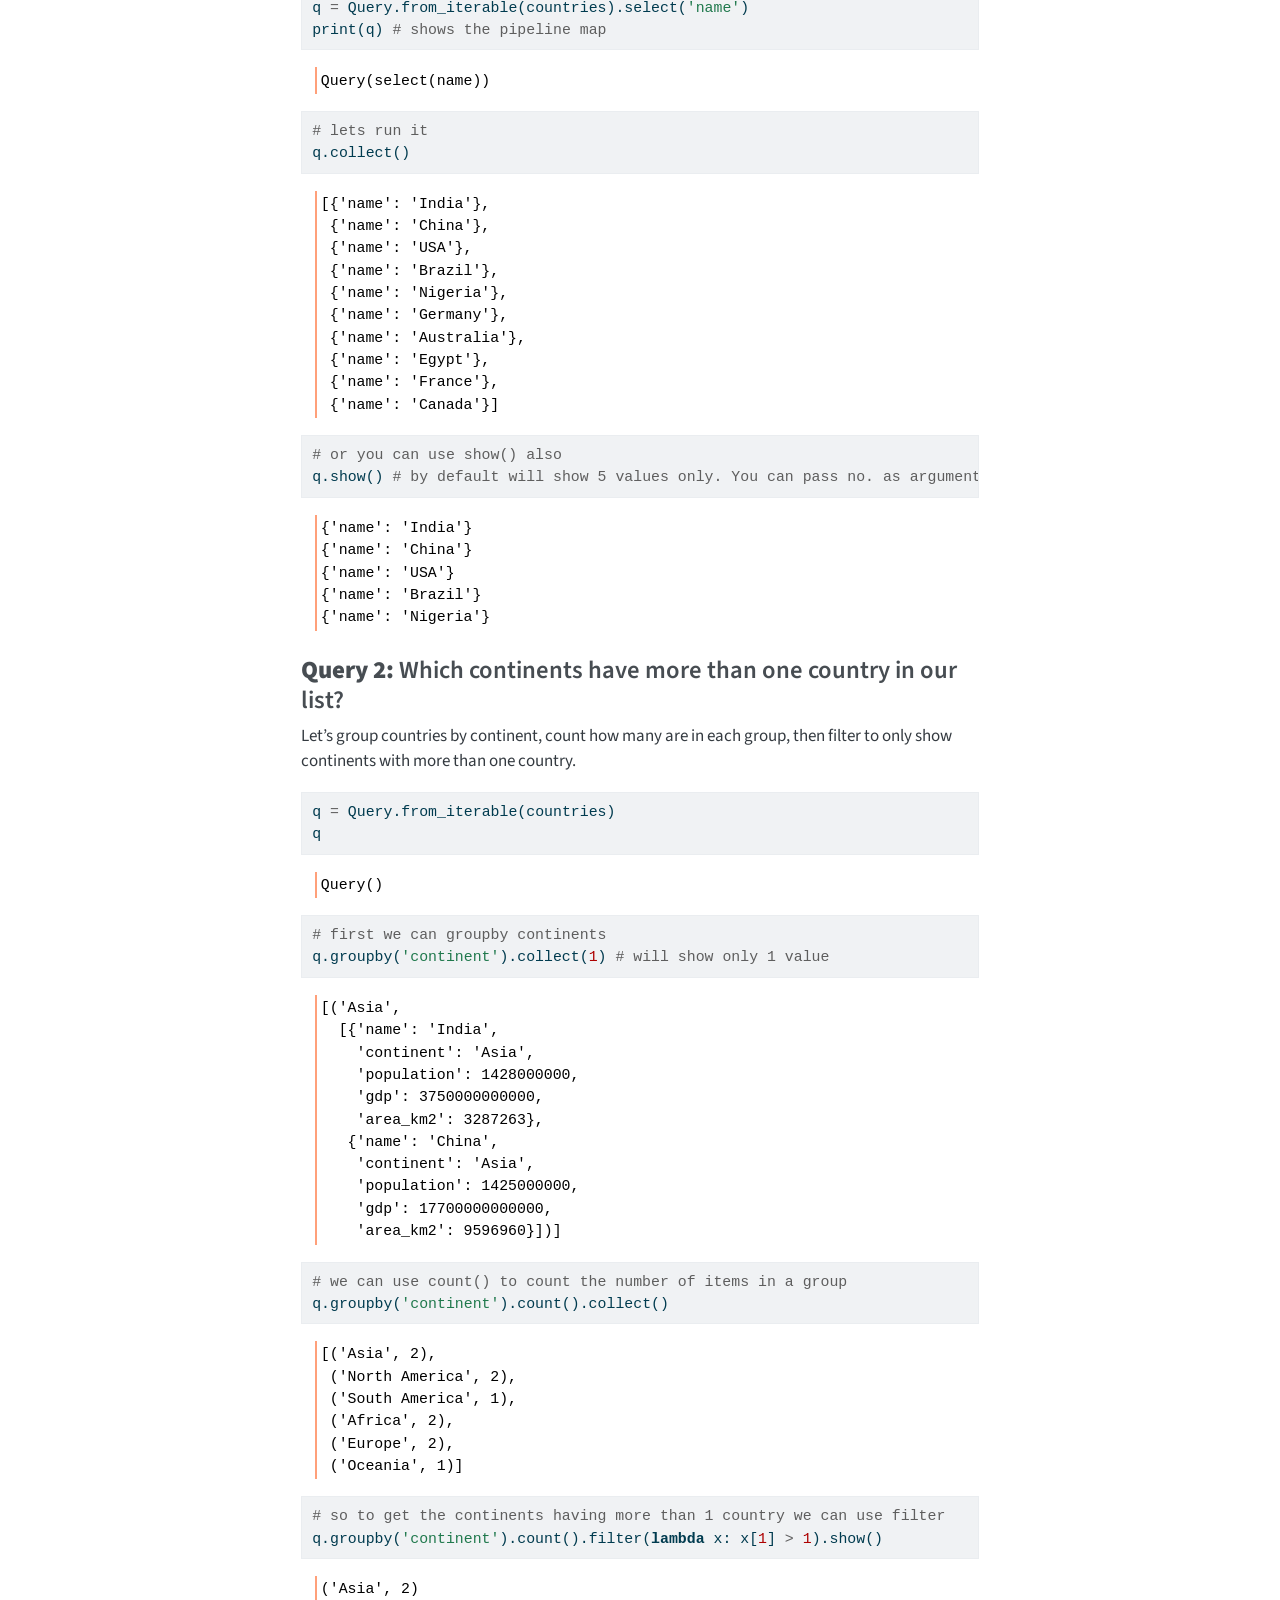
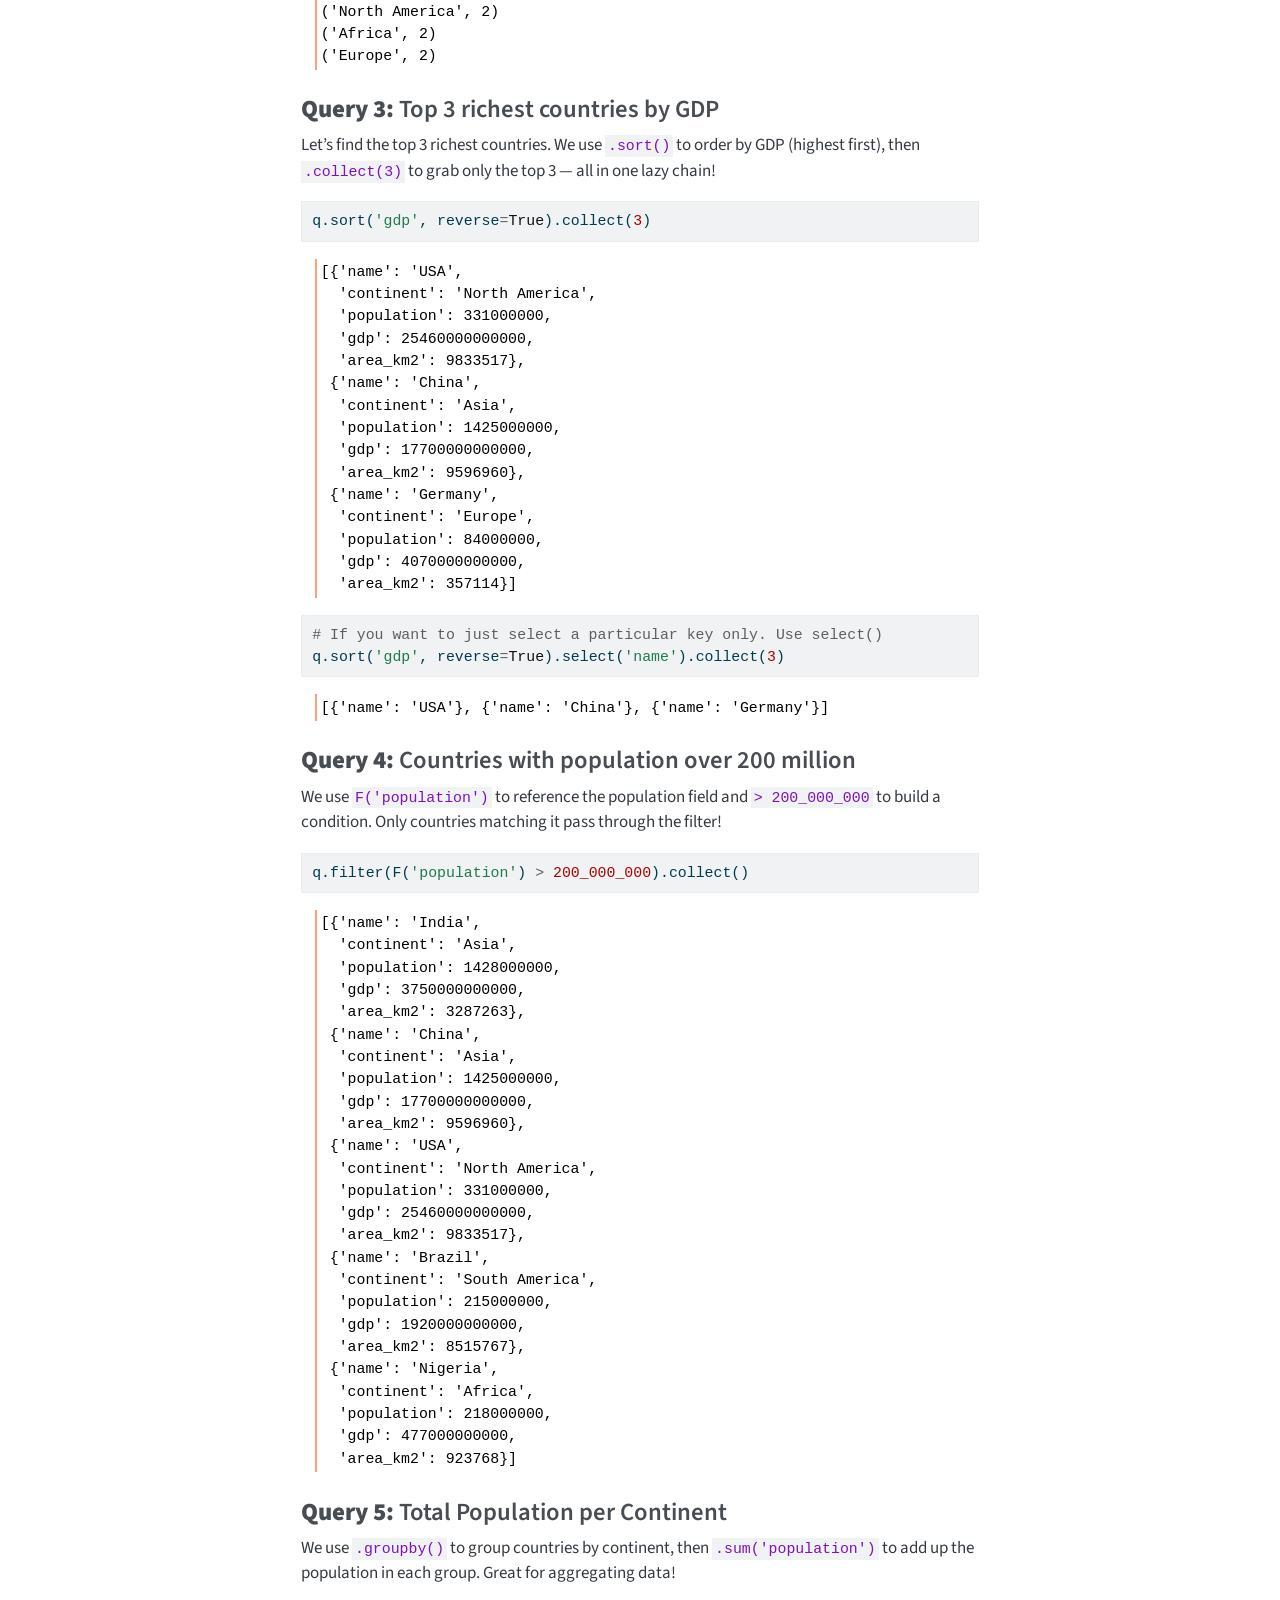
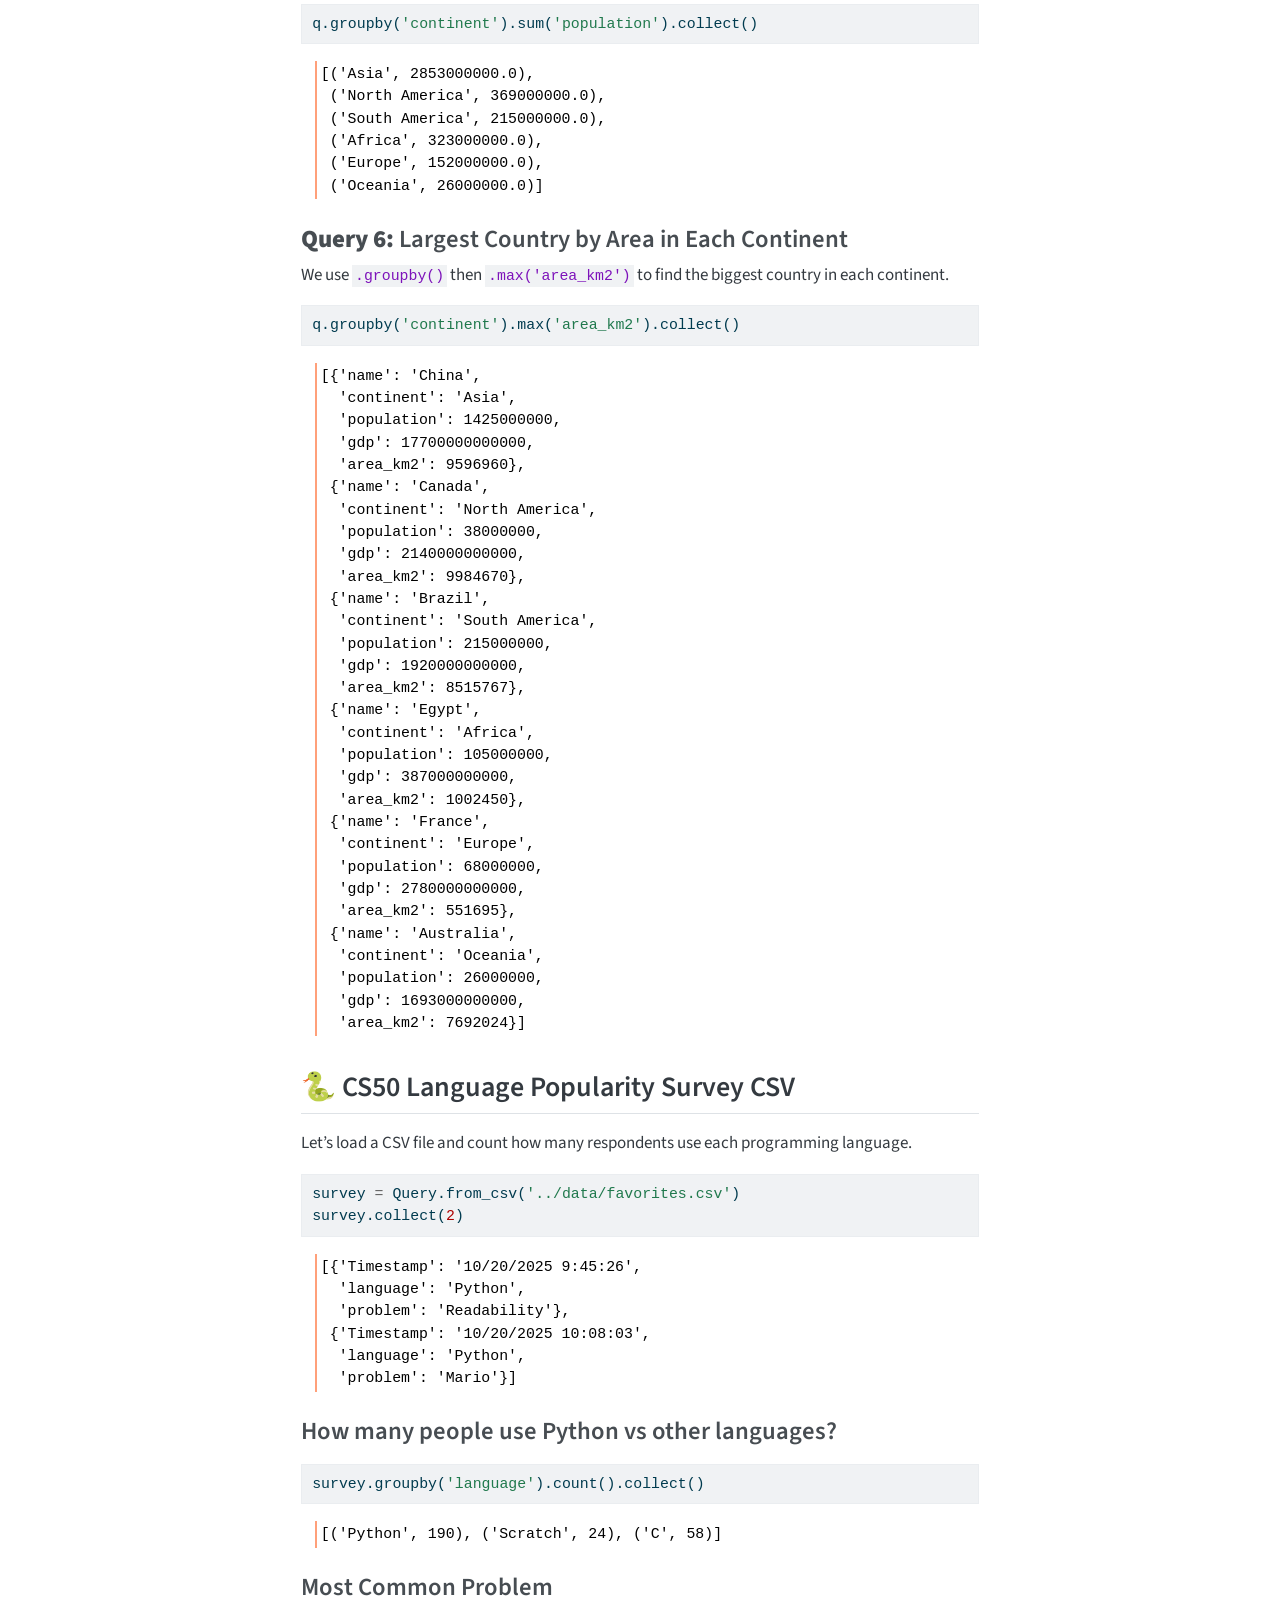
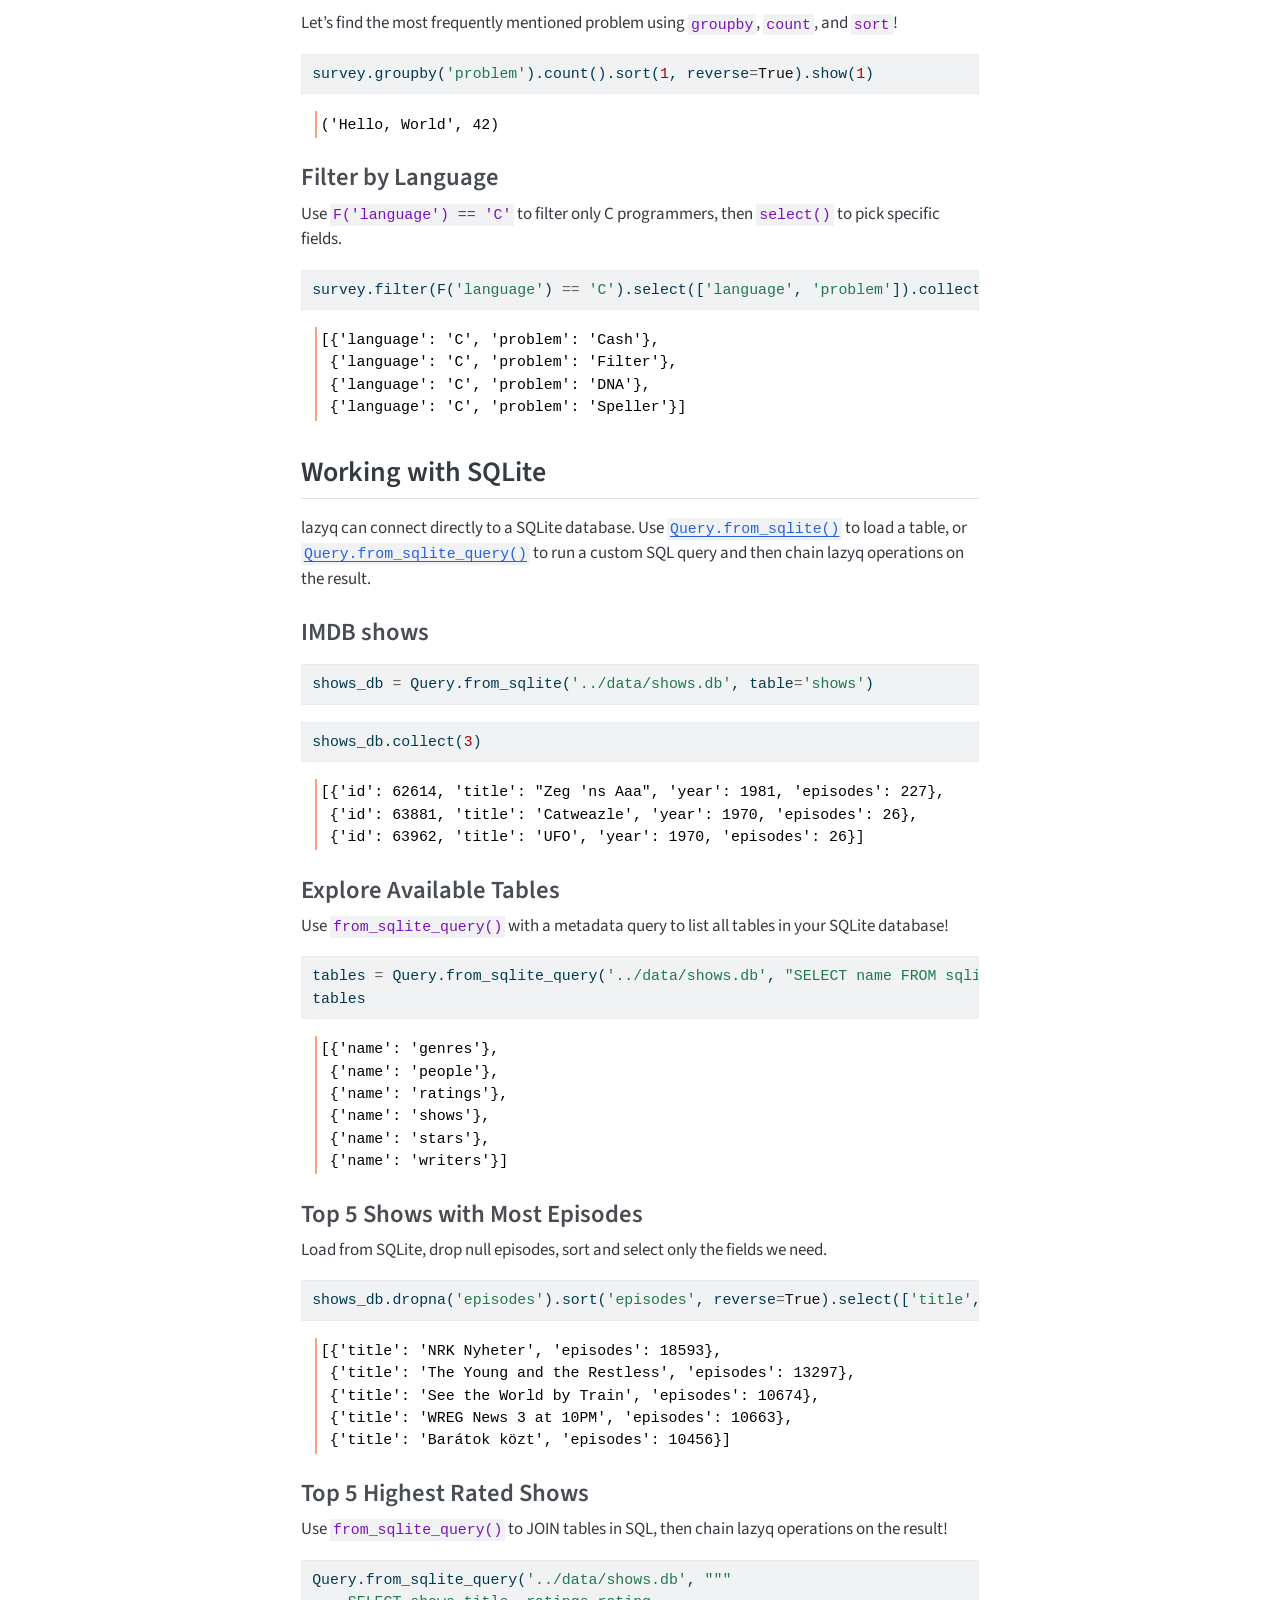
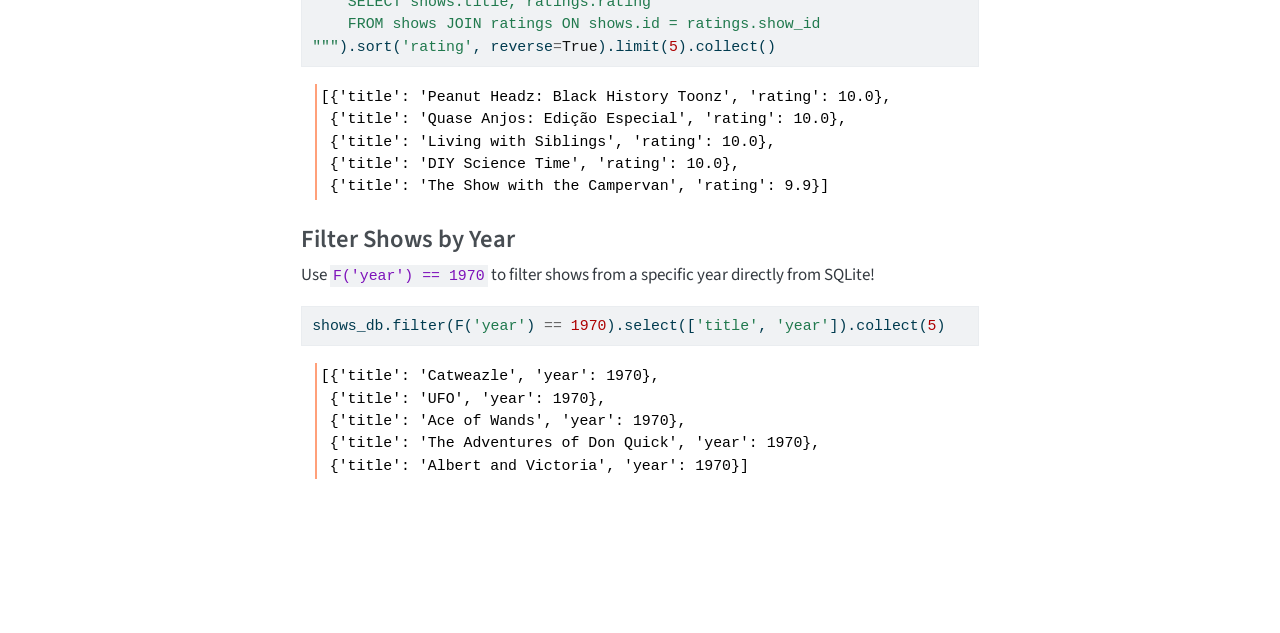
==== commit 015e86b5: "Update documentation" ====
--- a/index.html
+++ b/index.html
@@ -192,6 +192,14 @@
   <li><a href="#most-common-problem" id="toc-most-common-problem" class="nav-link" data-scroll-target="#most-common-problem">Most Common Problem</a></li>
   <li><a href="#filter-by-language" id="toc-filter-by-language" class="nav-link" data-scroll-target="#filter-by-language">Filter by Language</a></li>
   </ul></li>
+  <li><a href="#working-with-sqlite" id="toc-working-with-sqlite" class="nav-link" data-scroll-target="#working-with-sqlite">Working with SQLite</a>
+  <ul class="collapse">
+  <li><a href="#imdb-shows" id="toc-imdb-shows" class="nav-link" data-scroll-target="#imdb-shows">IMDB shows</a></li>
+  <li><a href="#explore-available-tables" id="toc-explore-available-tables" class="nav-link" data-scroll-target="#explore-available-tables">Explore Available Tables</a></li>
+  <li><a href="#top-5-shows-with-most-episodes" id="toc-top-5-shows-with-most-episodes" class="nav-link" data-scroll-target="#top-5-shows-with-most-episodes">Top 5 Shows with Most Episodes</a></li>
+  <li><a href="#top-5-highest-rated-shows" id="toc-top-5-highest-rated-shows" class="nav-link" data-scroll-target="#top-5-highest-rated-shows">Top 5 Highest Rated Shows</a></li>
+  <li><a href="#filter-shows-by-year" id="toc-filter-shows-by-year" class="nav-link" data-scroll-target="#filter-shows-by-year">Filter Shows by Year</a></li>
+  </ul></li>
   </ul>
 <div class="toc-actions"><ul><li><a href="https://github.com/vikasAWA/lazyq/issues/new" class="toc-action"><i class="bi bi-github"></i>Report an issue</a></li></ul></div><div class="quarto-alternate-formats"><h2>Other Formats</h2><ul><li><a href="index.md"><i class="bi bi-file-code"></i>CommonMark</a></li></ul></div></nav>
     </div>
@@ -233,7 +241,7 @@
 <section id="exploring-with-a-list-of-dicts" class="level2">
 <h2 class="anchored" data-anchor-id="exploring-with-a-list-of-dicts">Exploring with a list of dicts</h2>
 <p>Let’s start simple — here’s a list of countries. We’ll use <a href="https://vikasAWA.github.io/lazyq/core.html#query.from_iterable"><code>Query.from_iterable()</code></a> to wrap it.</p>
-<div id="9903c237" class="cell" data-execution_count="2">
+<div id="4f2f018e" class="cell" data-execution_count="2">
 <div class="code-copy-outer-scaffold"><div class="sourceCode cell-code" id="cb4"><pre class="sourceCode python code-with-copy"><code class="sourceCode python"><span id="cb4-1"><a href="#cb4-1" aria-hidden="true" tabindex="-1"></a><span class="im">from</span> lazyq <span class="im">import</span> <span class="op">*</span></span>
 <span id="cb4-2"><a href="#cb4-2" aria-hidden="true" tabindex="-1"></a></span>
 <span id="cb4-3"><a href="#cb4-3" aria-hidden="true" tabindex="-1"></a>countries <span class="op">=</span> [</span>
@@ -251,7 +259,7 @@
 </div>
 <section id="query-1-lets-just-get-all-country-names." class="level3">
 <h3 class="anchored" data-anchor-id="query-1-lets-just-get-all-country-names."><strong>Query 1:</strong> Let’s just get all country names.</h3>
-<div id="7d7a7f54" class="cell" data-execution_count="3">
+<div id="76d95a9b" class="cell" data-execution_count="3">
 <div class="code-copy-outer-scaffold"><div class="sourceCode cell-code" id="cb5"><pre class="sourceCode python code-with-copy"><code class="sourceCode python"><span id="cb5-1"><a href="#cb5-1" aria-hidden="true" tabindex="-1"></a><span class="co"># Build the query - nothing runs yet!</span></span>
 <span id="cb5-2"><a href="#cb5-2" aria-hidden="true" tabindex="-1"></a>q <span class="op">=</span> Query.from_iterable(countries).select(<span class="st">'name'</span>)</span>
 <span id="cb5-3"><a href="#cb5-3" aria-hidden="true" tabindex="-1"></a><span class="bu">print</span>(q) <span class="co"># shows the pipeline map</span></span></code></pre></div><button title="Copy to Clipboard" class="code-copy-button"><i class="bi"></i></button></div>
@@ -259,7 +267,7 @@
 <pre><code>Query(select(name))</code></pre>
 </div>
 </div>
-<div id="a19592fd" class="cell" data-execution_count="4">
+<div id="8f56848f" class="cell" data-execution_count="4">
 <div class="code-copy-outer-scaffold"><div class="sourceCode cell-code" id="cb7"><pre class="sourceCode python code-with-copy"><code class="sourceCode python"><span id="cb7-1"><a href="#cb7-1" aria-hidden="true" tabindex="-1"></a><span class="co"># lets run it</span></span>
 <span id="cb7-2"><a href="#cb7-2" aria-hidden="true" tabindex="-1"></a>q.collect()</span></code></pre></div><button title="Copy to Clipboard" class="code-copy-button"><i class="bi"></i></button></div>
 <div class="cell-output cell-output-display" data-execution_count="4">
@@ -275,7 +283,7 @@
  {'name': 'Canada'}]</code></pre>
 </div>
 </div>
-<div id="551b6923" class="cell" data-execution_count="5">
+<div id="c8499b3b" class="cell" data-execution_count="5">
 <div class="code-copy-outer-scaffold"><div class="sourceCode cell-code" id="cb9"><pre class="sourceCode python code-with-copy"><code class="sourceCode python"><span id="cb9-1"><a href="#cb9-1" aria-hidden="true" tabindex="-1"></a><span class="co"># or you can use show() also </span></span>
 <span id="cb9-2"><a href="#cb9-2" aria-hidden="true" tabindex="-1"></a>q.show() <span class="co"># by default will show 5 values only. You can pass no. as argument</span></span></code></pre></div><button title="Copy to Clipboard" class="code-copy-button"><i class="bi"></i></button></div>
 <div class="cell-output cell-output-stdout">
@@ -290,14 +298,14 @@
 <section id="query-2-which-continents-have-more-than-one-country-in-our-list" class="level3">
 <h3 class="anchored" data-anchor-id="query-2-which-continents-have-more-than-one-country-in-our-list"><strong>Query 2:</strong> Which continents have more than one country in our list?</h3>
 <p>Let’s group countries by continent, count how many are in each group, then filter to only show continents with more than one country.</p>
-<div id="41711a89" class="cell" data-execution_count="6">
+<div id="8c078b9d" class="cell" data-execution_count="6">
 <div class="code-copy-outer-scaffold"><div class="sourceCode cell-code" id="cb11"><pre class="sourceCode python code-with-copy"><code class="sourceCode python"><span id="cb11-1"><a href="#cb11-1" aria-hidden="true" tabindex="-1"></a>q <span class="op">=</span> Query.from_iterable(countries)</span>
 <span id="cb11-2"><a href="#cb11-2" aria-hidden="true" tabindex="-1"></a>q</span></code></pre></div><button title="Copy to Clipboard" class="code-copy-button"><i class="bi"></i></button></div>
 <div class="cell-output cell-output-display" data-execution_count="6">
 <pre><code>Query()</code></pre>
 </div>
 </div>
-<div id="9a1317e6" class="cell" data-execution_count="7">
+<div id="2fb372fb" class="cell" data-execution_count="7">
 <div class="code-copy-outer-scaffold"><div class="sourceCode cell-code" id="cb13"><pre class="sourceCode python code-with-copy"><code class="sourceCode python"><span id="cb13-1"><a href="#cb13-1" aria-hidden="true" tabindex="-1"></a><span class="co"># first we can groupby continents</span></span>
 <span id="cb13-2"><a href="#cb13-2" aria-hidden="true" tabindex="-1"></a>q.groupby(<span class="st">'continent'</span>).collect(<span class="dv">1</span>) <span class="co"># will show only 1 value</span></span></code></pre></div><button title="Copy to Clipboard" class="code-copy-button"><i class="bi"></i></button></div>
 <div class="cell-output cell-output-display" data-execution_count="7">
@@ -314,7 +322,7 @@
     'area_km2': 9596960}])]</code></pre>
 </div>
 </div>
-<div id="f58ef045" class="cell" data-execution_count="8">
+<div id="76f5c826" class="cell" data-execution_count="8">
 <div class="code-copy-outer-scaffold"><div class="sourceCode cell-code" id="cb15"><pre class="sourceCode python code-with-copy"><code class="sourceCode python"><span id="cb15-1"><a href="#cb15-1" aria-hidden="true" tabindex="-1"></a><span class="co"># we can use count() to count the number of items in a group</span></span>
 <span id="cb15-2"><a href="#cb15-2" aria-hidden="true" tabindex="-1"></a>q.groupby(<span class="st">'continent'</span>).count().collect()</span></code></pre></div><button title="Copy to Clipboard" class="code-copy-button"><i class="bi"></i></button></div>
 <div class="cell-output cell-output-display" data-execution_count="8">
@@ -326,7 +334,7 @@
  ('Oceania', 1)]</code></pre>
 </div>
 </div>
-<div id="474f7f90" class="cell" data-execution_count="9">
+<div id="c8170f48" class="cell" data-execution_count="9">
 <div class="code-copy-outer-scaffold"><div class="sourceCode cell-code" id="cb17"><pre class="sourceCode python code-with-copy"><code class="sourceCode python"><span id="cb17-1"><a href="#cb17-1" aria-hidden="true" tabindex="-1"></a><span class="co"># so to get the continents having more than 1 country we can use filter</span></span>
 <span id="cb17-2"><a href="#cb17-2" aria-hidden="true" tabindex="-1"></a>q.groupby(<span class="st">'continent'</span>).count().<span class="bu">filter</span>(<span class="kw">lambda</span> x: x[<span class="dv">1</span>] <span class="op">&gt;</span> <span class="dv">1</span>).show()</span></code></pre></div><button title="Copy to Clipboard" class="code-copy-button"><i class="bi"></i></button></div>
 <div class="cell-output cell-output-stdout">
@@ -340,7 +348,7 @@
 <section id="query-3-top-3-richest-countries-by-gdp" class="level3">
 <h3 class="anchored" data-anchor-id="query-3-top-3-richest-countries-by-gdp"><strong>Query 3:</strong> Top 3 richest countries by GDP</h3>
 <p>Let’s find the top 3 richest countries. We use <code>.sort()</code> to order by GDP (highest first), then <code>.collect(3)</code> to grab only the top 3 — all in one lazy chain!</p>
-<div id="4017e381" class="cell" data-execution_count="10">
+<div id="c70136a8" class="cell" data-execution_count="10">
 <div class="code-copy-outer-scaffold"><div class="sourceCode cell-code" id="cb19"><pre class="sourceCode python code-with-copy"><code class="sourceCode python"><span id="cb19-1"><a href="#cb19-1" aria-hidden="true" tabindex="-1"></a>q.sort(<span class="st">'gdp'</span>, reverse<span class="op">=</span><span class="va">True</span>).collect(<span class="dv">3</span>)</span></code></pre></div><button title="Copy to Clipboard" class="code-copy-button"><i class="bi"></i></button></div>
 <div class="cell-output cell-output-display" data-execution_count="10">
 <pre><code>[{'name': 'USA',
@@ -360,7 +368,7 @@
   'area_km2': 357114}]</code></pre>
 </div>
 </div>
-<div id="95b4d3e5" class="cell" data-execution_count="11">
+<div id="fd3cbfe2" class="cell" data-execution_count="11">
 <div class="code-copy-outer-scaffold"><div class="sourceCode cell-code" id="cb21"><pre class="sourceCode python code-with-copy"><code class="sourceCode python"><span id="cb21-1"><a href="#cb21-1" aria-hidden="true" tabindex="-1"></a><span class="co"># If you want to just select a particular key only. Use select()</span></span>
 <span id="cb21-2"><a href="#cb21-2" aria-hidden="true" tabindex="-1"></a>q.sort(<span class="st">'gdp'</span>, reverse<span class="op">=</span><span class="va">True</span>).select(<span class="st">'name'</span>).collect(<span class="dv">3</span>)</span></code></pre></div><button title="Copy to Clipboard" class="code-copy-button"><i class="bi"></i></button></div>
 <div class="cell-output cell-output-display" data-execution_count="11">
@@ -371,7 +379,7 @@
 <section id="query-4-countries-with-population-over-200-million" class="level3">
 <h3 class="anchored" data-anchor-id="query-4-countries-with-population-over-200-million"><strong>Query 4:</strong> Countries with population over 200 million</h3>
 <p>We use <code>F('population')</code> to reference the population field and <code>&gt; 200_000_000</code> to build a condition. Only countries matching it pass through the filter!</p>
-<div id="02258fa1" class="cell" data-execution_count="12">
+<div id="c13900b7" class="cell" data-execution_count="12">
 <div class="code-copy-outer-scaffold"><div class="sourceCode cell-code" id="cb23"><pre class="sourceCode python code-with-copy"><code class="sourceCode python"><span id="cb23-1"><a href="#cb23-1" aria-hidden="true" tabindex="-1"></a>q.<span class="bu">filter</span>(F(<span class="st">'population'</span>) <span class="op">&gt;</span> <span class="dv">200_000_000</span>).collect()</span></code></pre></div><button title="Copy to Clipboard" class="code-copy-button"><i class="bi"></i></button></div>
 <div class="cell-output cell-output-display" data-execution_count="12">
 <pre><code>[{'name': 'India',
@@ -405,60 +413,54 @@
 <section id="query-5-total-population-per-continent" class="level3">
 <h3 class="anchored" data-anchor-id="query-5-total-population-per-continent"><strong>Query 5:</strong> Total Population per Continent</h3>
 <p>We use <code>.groupby()</code> to group countries by continent, then <code>.sum('population')</code> to add up the population in each group. Great for aggregating data!</p>
-<div id="12619102" class="cell" data-execution_count="13">
+<div id="ffccef74" class="cell" data-execution_count="13">
 <div class="code-copy-outer-scaffold"><div class="sourceCode cell-code" id="cb25"><pre class="sourceCode python code-with-copy"><code class="sourceCode python"><span id="cb25-1"><a href="#cb25-1" aria-hidden="true" tabindex="-1"></a>q.groupby(<span class="st">'continent'</span>).<span class="bu">sum</span>(<span class="st">'population'</span>).collect()</span></code></pre></div><button title="Copy to Clipboard" class="code-copy-button"><i class="bi"></i></button></div>
 <div class="cell-output cell-output-display" data-execution_count="13">
-<pre><code>[('Asia', 2853000000),
- ('North America', 369000000),
- ('South America', 215000000),
- ('Africa', 323000000),
- ('Europe', 152000000),
- ('Oceania', 26000000)]</code></pre>
+<pre><code>[('Asia', 2853000000.0),
+ ('North America', 369000000.0),
+ ('South America', 215000000.0),
+ ('Africa', 323000000.0),
+ ('Europe', 152000000.0),
+ ('Oceania', 26000000.0)]</code></pre>
 </div>
 </div>
 </section>
 <section id="query-6-largest-country-by-area-in-each-continent" class="level3">
 <h3 class="anchored" data-anchor-id="query-6-largest-country-by-area-in-each-continent"><strong>Query 6:</strong> Largest Country by Area in Each Continent</h3>
 <p>We use <code>.groupby()</code> then <code>.max('area_km2')</code> to find the biggest country in each continent.</p>
-<div id="470cbec8" class="cell" data-execution_count="14">
+<div id="e5711798" class="cell" data-execution_count="14">
 <div class="code-copy-outer-scaffold"><div class="sourceCode cell-code" id="cb27"><pre class="sourceCode python code-with-copy"><code class="sourceCode python"><span id="cb27-1"><a href="#cb27-1" aria-hidden="true" tabindex="-1"></a>q.groupby(<span class="st">'continent'</span>).<span class="bu">max</span>(<span class="st">'area_km2'</span>).collect()</span></code></pre></div><button title="Copy to Clipboard" class="code-copy-button"><i class="bi"></i></button></div>
 <div class="cell-output cell-output-display" data-execution_count="14">
-<pre><code>[('Asia',
-  {'name': 'China',
-   'continent': 'Asia',
-   'population': 1425000000,
-   'gdp': 17700000000000,
-   'area_km2': 9596960}),
- ('North America',
-  {'name': 'Canada',
-   'continent': 'North America',
-   'population': 38000000,
-   'gdp': 2140000000000,
-   'area_km2': 9984670}),
- ('South America',
-  {'name': 'Brazil',
-   'continent': 'South America',
-   'population': 215000000,
-   'gdp': 1920000000000,
-   'area_km2': 8515767}),
- ('Africa',
-  {'name': 'Egypt',
-   'continent': 'Africa',
-   'population': 105000000,
-   'gdp': 387000000000,
-   'area_km2': 1002450}),
- ('Europe',
-  {'name': 'France',
-   'continent': 'Europe',
-   'population': 68000000,
-   'gdp': 2780000000000,
-   'area_km2': 551695}),
- ('Oceania',
-  {'name': 'Australia',
-   'continent': 'Oceania',
-   'population': 26000000,
-   'gdp': 1693000000000,
-   'area_km2': 7692024})]</code></pre>
+<pre><code>[{'name': 'China',
+  'continent': 'Asia',
+  'population': 1425000000,
+  'gdp': 17700000000000,
+  'area_km2': 9596960},
+ {'name': 'Canada',
+  'continent': 'North America',
+  'population': 38000000,
+  'gdp': 2140000000000,
+  'area_km2': 9984670},
+ {'name': 'Brazil',
+  'continent': 'South America',
+  'population': 215000000,
+  'gdp': 1920000000000,
+  'area_km2': 8515767},
+ {'name': 'Egypt',
+  'continent': 'Africa',
+  'population': 105000000,
+  'gdp': 387000000000,
+  'area_km2': 1002450},
+ {'name': 'France',
+  'continent': 'Europe',
+  'population': 68000000,
+  'gdp': 2780000000000,
+  'area_km2': 551695},
+ {'name': 'Australia',
+  'continent': 'Oceania',
+  'population': 26000000,
+  'gdp': 1693000000000,
+  'area_km2': 7692024}]</code></pre>
 </div>
 </div>
 </section>
@@ -466,10 +468,10 @@
 <section id="cs50-language-popularity-survey-csv" class="level2">
 <h2 class="anchored" data-anchor-id="cs50-language-popularity-survey-csv">🐍 CS50 Language Popularity Survey CSV</h2>
 <p>Let’s load a CSV file and count how many respondents use each programming language.</p>
-<div id="9130cd6e" class="cell" data-execution_count="17">
+<div id="2ede02b3" class="cell" data-execution_count="15">
 <div class="code-copy-outer-scaffold"><div class="sourceCode cell-code" id="cb29"><pre class="sourceCode python code-with-copy"><code class="sourceCode python"><span id="cb29-1"><a href="#cb29-1" aria-hidden="true" tabindex="-1"></a>survey <span class="op">=</span> Query.from_csv(<span class="st">'../data/favorites.csv'</span>)</span>
 <span id="cb29-2"><a href="#cb29-2" aria-hidden="true" tabindex="-1"></a>survey.collect(<span class="dv">2</span>)</span></code></pre></div><button title="Copy to Clipboard" class="code-copy-button"><i class="bi"></i></button></div>
-<div class="cell-output cell-output-display" data-execution_count="17">
+<div class="cell-output cell-output-display" data-execution_count="15">
 <pre><code>[{'Timestamp': '10/20/2025 9:45:26',
   'language': 'Python',
   'problem': 'Readability'},
@@ -480,9 +482,9 @@
 </div>
 <section id="how-many-people-use-python-vs-other-languages" class="level3">
 <h3 class="anchored" data-anchor-id="how-many-people-use-python-vs-other-languages">How many people use Python vs other languages?</h3>
-<div id="eb61cda7" class="cell" data-execution_count="18">
+<div id="fabf642e" class="cell" data-execution_count="16">
 <div class="code-copy-outer-scaffold"><div class="sourceCode cell-code" id="cb31"><pre class="sourceCode python code-with-copy"><code class="sourceCode python"><span id="cb31-1"><a href="#cb31-1" aria-hidden="true" tabindex="-1"></a>survey.groupby(<span class="st">'language'</span>).count().collect()</span></code></pre></div><button title="Copy to Clipboard" class="code-copy-button"><i class="bi"></i></button></div>
-<div class="cell-output cell-output-display" data-execution_count="18">
+<div class="cell-output cell-output-display" data-execution_count="16">
 <pre><code>[('Python', 190), ('Scratch', 24), ('C', 58)]</code></pre>
 </div>
 </div>
@@ -490,7 +492,7 @@
 <section id="most-common-problem" class="level3">
 <h3 class="anchored" data-anchor-id="most-common-problem">Most Common Problem</h3>
 <p>Let’s find the most frequently mentioned problem using <code>groupby</code>, <code>count</code>, and <code>sort</code>!</p>
-<div id="dfc50220" class="cell" data-execution_count="19">
+<div id="b8366953" class="cell" data-execution_count="17">
 <div class="code-copy-outer-scaffold"><div class="sourceCode cell-code" id="cb33"><pre class="sourceCode python code-with-copy"><code class="sourceCode python"><span id="cb33-1"><a href="#cb33-1" aria-hidden="true" tabindex="-1"></a>survey.groupby(<span class="st">'problem'</span>).count().sort(<span class="dv">1</span>, reverse<span class="op">=</span><span class="va">True</span>).show(<span class="dv">1</span>)</span></code></pre></div><button title="Copy to Clipboard" class="code-copy-button"><i class="bi"></i></button></div>
 <div class="cell-output cell-output-stdout">
 <pre><code>('Hello, World', 42)</code></pre>
@@ -500,13 +502,92 @@
 <section id="filter-by-language" class="level3">
 <h3 class="anchored" data-anchor-id="filter-by-language">Filter by Language</h3>
 <p>Use <code>F('language') == 'C'</code> to filter only C programmers, then <code>select()</code> to pick specific fields.</p>
-<div id="8ad4b1ed" class="cell" data-execution_count="20">
+<div id="5447ce49" class="cell" data-execution_count="18">
 <div class="code-copy-outer-scaffold"><div class="sourceCode cell-code" id="cb35"><pre class="sourceCode python code-with-copy"><code class="sourceCode python"><span id="cb35-1"><a href="#cb35-1" aria-hidden="true" tabindex="-1"></a>survey.<span class="bu">filter</span>(F(<span class="st">'language'</span>) <span class="op">==</span> <span class="st">'C'</span>).select([<span class="st">'language'</span>, <span class="st">'problem'</span>]).collect(<span class="dv">4</span>) <span class="co"># only showing 4</span></span></code></pre></div><button title="Copy to Clipboard" class="code-copy-button"><i class="bi"></i></button></div>
-<div class="cell-output cell-output-display" data-execution_count="20">
+<div class="cell-output cell-output-display" data-execution_count="18">
 <pre><code>[{'language': 'C', 'problem': 'Cash'},
  {'language': 'C', 'problem': 'Filter'},
  {'language': 'C', 'problem': 'DNA'},
  {'language': 'C', 'problem': 'Speller'}]</code></pre>
+</div>
+</div>
+</section>
+</section>
+<section id="working-with-sqlite" class="level2">
+<h2 class="anchored" data-anchor-id="working-with-sqlite">Working with SQLite</h2>
+<p>lazyq can connect directly to a SQLite database. Use <a href="https://vikasAWA.github.io/lazyq/core.html#query.from_sqlite"><code>Query.from_sqlite()</code></a> to load a table, or <a href="https://vikasAWA.github.io/lazyq/core.html#query.from_sqlite_query"><code>Query.from_sqlite_query()</code></a> to run a custom SQL query and then chain lazyq operations on the result.</p>
+<section id="imdb-shows" class="level3">
+<h3 class="anchored" data-anchor-id="imdb-shows">IMDB shows</h3>
+<div id="ae5bed66" class="cell" data-execution_count="19">
+<div class="code-copy-outer-scaffold"><div class="sourceCode cell-code" id="cb37"><pre class="sourceCode python code-with-copy"><code class="sourceCode python"><span id="cb37-1"><a href="#cb37-1" aria-hidden="true" tabindex="-1"></a>shows_db <span class="op">=</span> Query.from_sqlite(<span class="st">'../data/shows.db'</span>, table<span class="op">=</span><span class="st">'shows'</span>)</span></code></pre></div><button title="Copy to Clipboard" class="code-copy-button"><i class="bi"></i></button></div>
+</div>
+<div id="96f78996" class="cell" data-execution_count="20">
+<div class="code-copy-outer-scaffold"><div class="sourceCode cell-code" id="cb38"><pre class="sourceCode python code-with-copy"><code class="sourceCode python"><span id="cb38-1"><a href="#cb38-1" aria-hidden="true" tabindex="-1"></a>shows_db.collect(<span class="dv">3</span>)</span></code></pre></div><button title="Copy to Clipboard" class="code-copy-button"><i class="bi"></i></button></div>
+<div class="cell-output cell-output-display" data-execution_count="20">
+<pre><code>[{'id': 62614, 'title': "Zeg 'ns Aaa", 'year': 1981, 'episodes': 227},
+ {'id': 63881, 'title': 'Catweazle', 'year': 1970, 'episodes': 26},
+ {'id': 63962, 'title': 'UFO', 'year': 1970, 'episodes': 26}]</code></pre>
+</div>
+</div>
+</section>
+<section id="explore-available-tables" class="level3">
+<h3 class="anchored" data-anchor-id="explore-available-tables">Explore Available Tables</h3>
+<p>Use <code>from_sqlite_query()</code> with a metadata query to list all tables in your SQLite database!</p>
+<div id="012a0157" class="cell" data-execution_count="26">
+<div class="code-copy-outer-scaffold"><div class="sourceCode cell-code" id="cb40"><pre class="sourceCode python code-with-copy"><code class="sourceCode python"><span id="cb40-1"><a href="#cb40-1" aria-hidden="true" tabindex="-1"></a>tables <span class="op">=</span> Query.from_sqlite_query(<span class="st">'../data/shows.db'</span>, <span class="st">"SELECT name FROM sqlite_master WHERE type='table'"</span>).collect()</span>
+<span id="cb40-2"><a href="#cb40-2" aria-hidden="true" tabindex="-1"></a>tables</span></code></pre></div><button title="Copy to Clipboard" class="code-copy-button"><i class="bi"></i></button></div>
+<div class="cell-output cell-output-display" data-execution_count="26">
+<pre><code>[{'name': 'genres'},
+ {'name': 'people'},
+ {'name': 'ratings'},
+ {'name': 'shows'},
+ {'name': 'stars'},
+ {'name': 'writers'}]</code></pre>
+</div>
+</div>
+</section>
+<section id="top-5-shows-with-most-episodes" class="level3">
+<h3 class="anchored" data-anchor-id="top-5-shows-with-most-episodes">Top 5 Shows with Most Episodes</h3>
+<p>Load from SQLite, drop null episodes, sort and select only the fields we need.</p>
+<div id="2e037090" class="cell" data-execution_count="22">
+<div class="code-copy-outer-scaffold"><div class="sourceCode cell-code" id="cb42"><pre class="sourceCode python code-with-copy"><code class="sourceCode python"><span id="cb42-1"><a href="#cb42-1" aria-hidden="true" tabindex="-1"></a>shows_db.dropna(<span class="st">'episodes'</span>).sort(<span class="st">'episodes'</span>, reverse<span class="op">=</span><span class="va">True</span>).select([<span class="st">'title'</span>, <span class="st">'episodes'</span>]).collect(<span class="dv">5</span>)</span></code></pre></div><button title="Copy to Clipboard" class="code-copy-button"><i class="bi"></i></button></div>
+<div class="cell-output cell-output-display" data-execution_count="22">
+<pre><code>[{'title': 'NRK Nyheter', 'episodes': 18593},
+ {'title': 'The Young and the Restless', 'episodes': 13297},
+ {'title': 'See the World by Train', 'episodes': 10674},
+ {'title': 'WREG News 3 at 10PM', 'episodes': 10663},
+ {'title': 'Barátok közt', 'episodes': 10456}]</code></pre>
+</div>
+</div>
+</section>
+<section id="top-5-highest-rated-shows" class="level3">
+<h3 class="anchored" data-anchor-id="top-5-highest-rated-shows">Top 5 Highest Rated Shows</h3>
+<p>Use <code>from_sqlite_query()</code> to JOIN tables in SQL, then chain lazyq operations on the result!</p>
+<div id="6629c9a8" class="cell" data-execution_count="24">
+<div class="code-copy-outer-scaffold"><div class="sourceCode cell-code" id="cb44"><pre class="sourceCode python code-with-copy"><code class="sourceCode python"><span id="cb44-1"><a href="#cb44-1" aria-hidden="true" tabindex="-1"></a>Query.from_sqlite_query(<span class="st">'../data/shows.db'</span>, <span class="st">"""</span></span>
+<span id="cb44-2"><a href="#cb44-2" aria-hidden="true" tabindex="-1"></a><span class="st">    SELECT shows.title, ratings.rating</span></span>
+<span id="cb44-3"><a href="#cb44-3" aria-hidden="true" tabindex="-1"></a><span class="st">    FROM shows JOIN ratings ON shows.id = ratings.show_id</span></span>
+<span id="cb44-4"><a href="#cb44-4" aria-hidden="true" tabindex="-1"></a><span class="st">"""</span>).sort(<span class="st">'rating'</span>, reverse<span class="op">=</span><span class="va">True</span>).limit(<span class="dv">5</span>).collect()</span></code></pre></div><button title="Copy to Clipboard" class="code-copy-button"><i class="bi"></i></button></div>
+<div class="cell-output cell-output-display" data-execution_count="24">
+<pre><code>[{'title': 'Peanut Headz: Black History Toonz', 'rating': 10.0},
+ {'title': 'Quase Anjos: Edição Especial', 'rating': 10.0},
+ {'title': 'Living with Siblings', 'rating': 10.0},
+ {'title': 'DIY Science Time', 'rating': 10.0},
+ {'title': 'The Show with the Campervan', 'rating': 9.9}]</code></pre>
+</div>
+</div>
+</section>
+<section id="filter-shows-by-year" class="level3">
+<h3 class="anchored" data-anchor-id="filter-shows-by-year">Filter Shows by Year</h3>
+<p>Use <code>F('year') == 1970</code> to filter shows from a specific year directly from SQLite!</p>
+<div id="963eebfe" class="cell" data-execution_count="25">
+<div class="code-copy-outer-scaffold"><div class="sourceCode cell-code" id="cb46"><pre class="sourceCode python code-with-copy"><code class="sourceCode python"><span id="cb46-1"><a href="#cb46-1" aria-hidden="true" tabindex="-1"></a>shows_db.<span class="bu">filter</span>(F(<span class="st">'year'</span>) <span class="op">==</span> <span class="dv">1970</span>).select([<span class="st">'title'</span>, <span class="st">'year'</span>]).collect(<span class="dv">5</span>)</span></code></pre></div><button title="Copy to Clipboard" class="code-copy-button"><i class="bi"></i></button></div>
+<div class="cell-output cell-output-display" data-execution_count="25">
+<pre><code>[{'title': 'Catweazle', 'year': 1970},
+ {'title': 'UFO', 'year': 1970},
+ {'title': 'Ace of Wands', 'year': 1970},
+ {'title': 'The Adventures of Don Quick', 'year': 1970},
+ {'title': 'Albert and Victoria', 'year': 1970}]</code></pre>
 </div>
 </div>
 
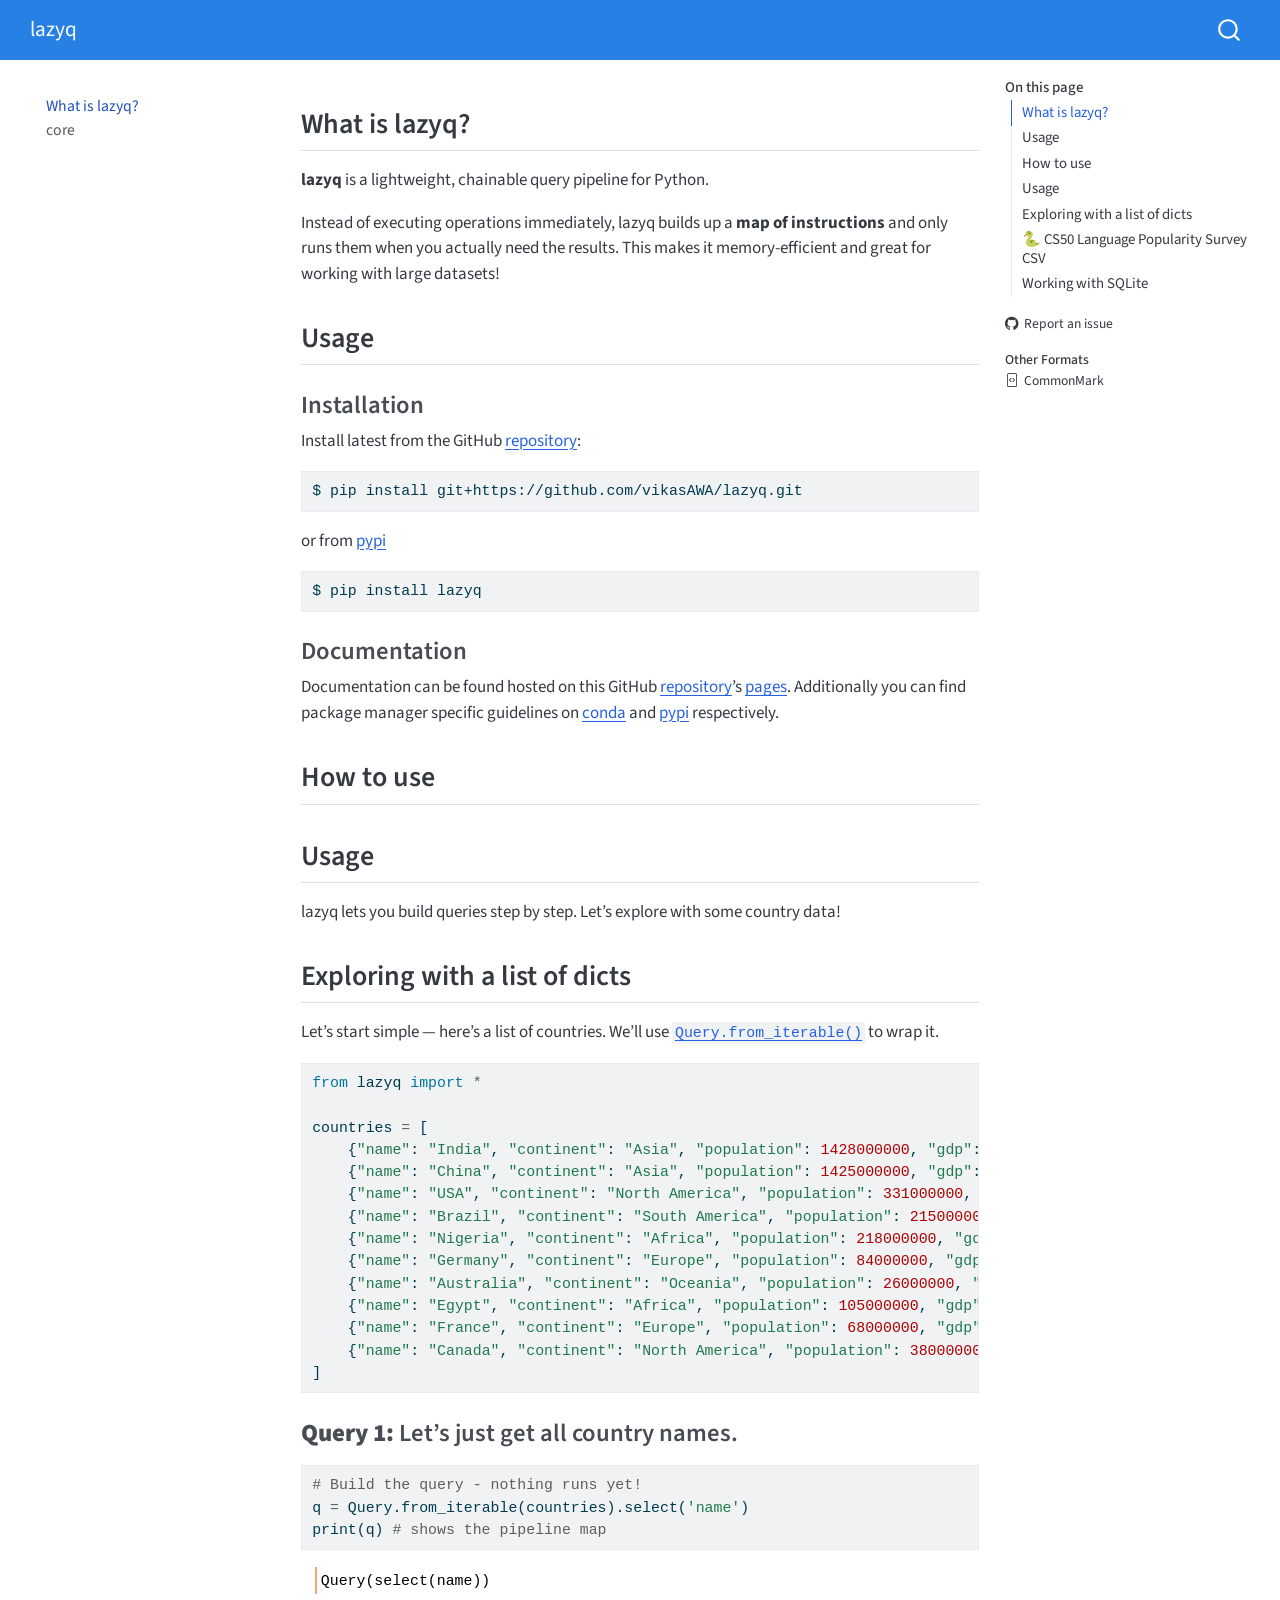
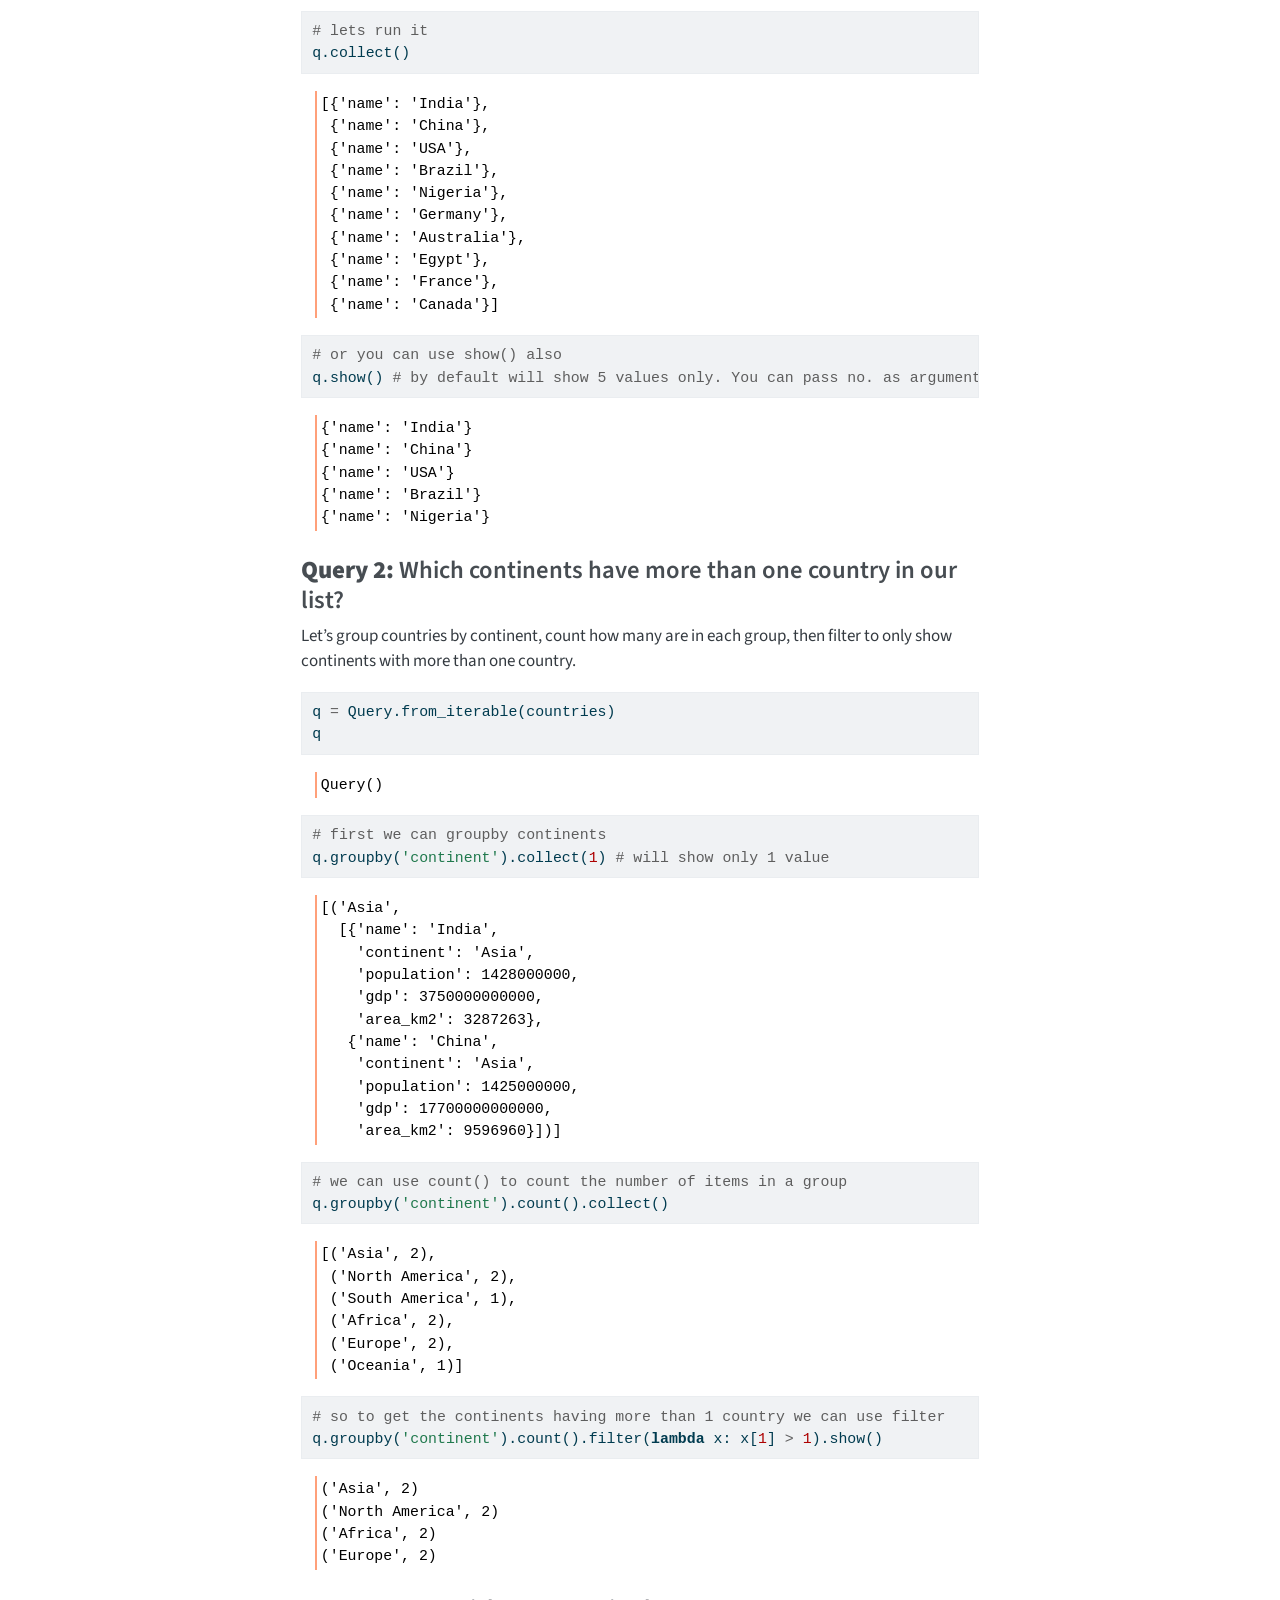
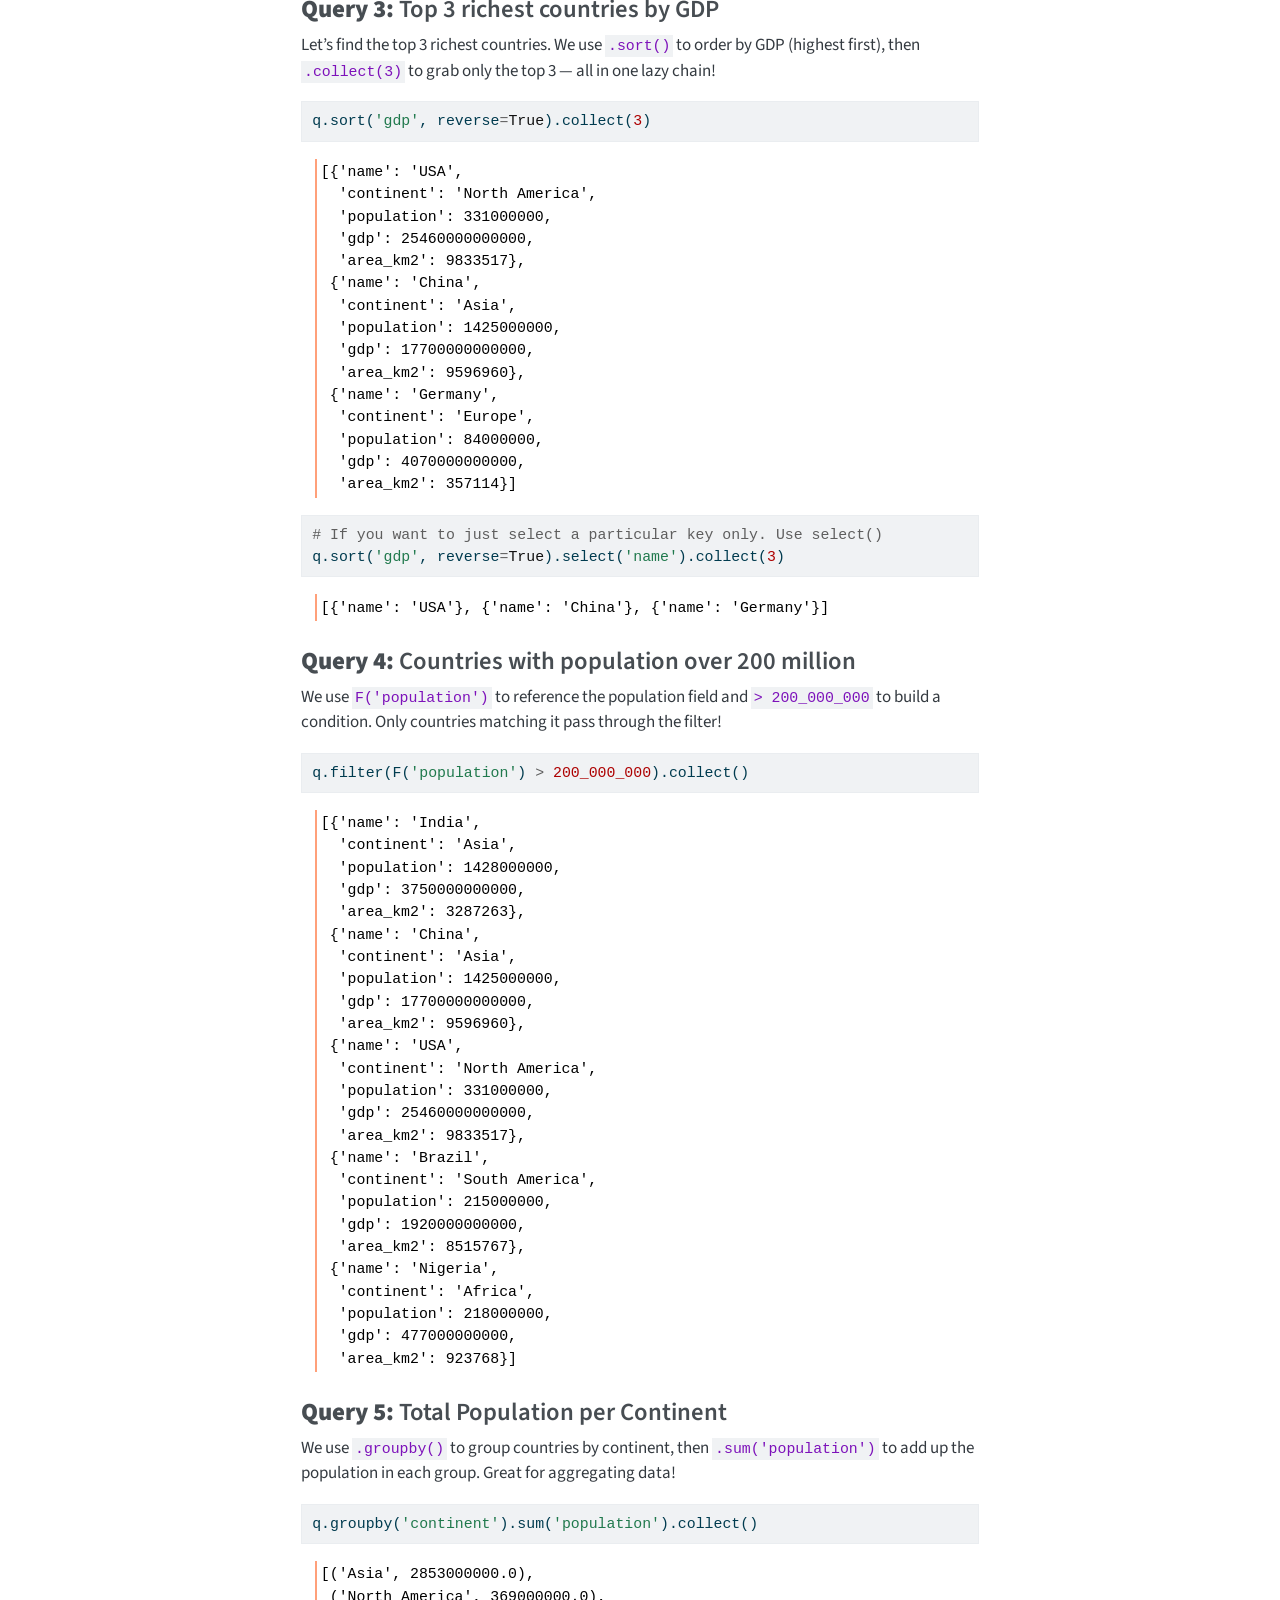
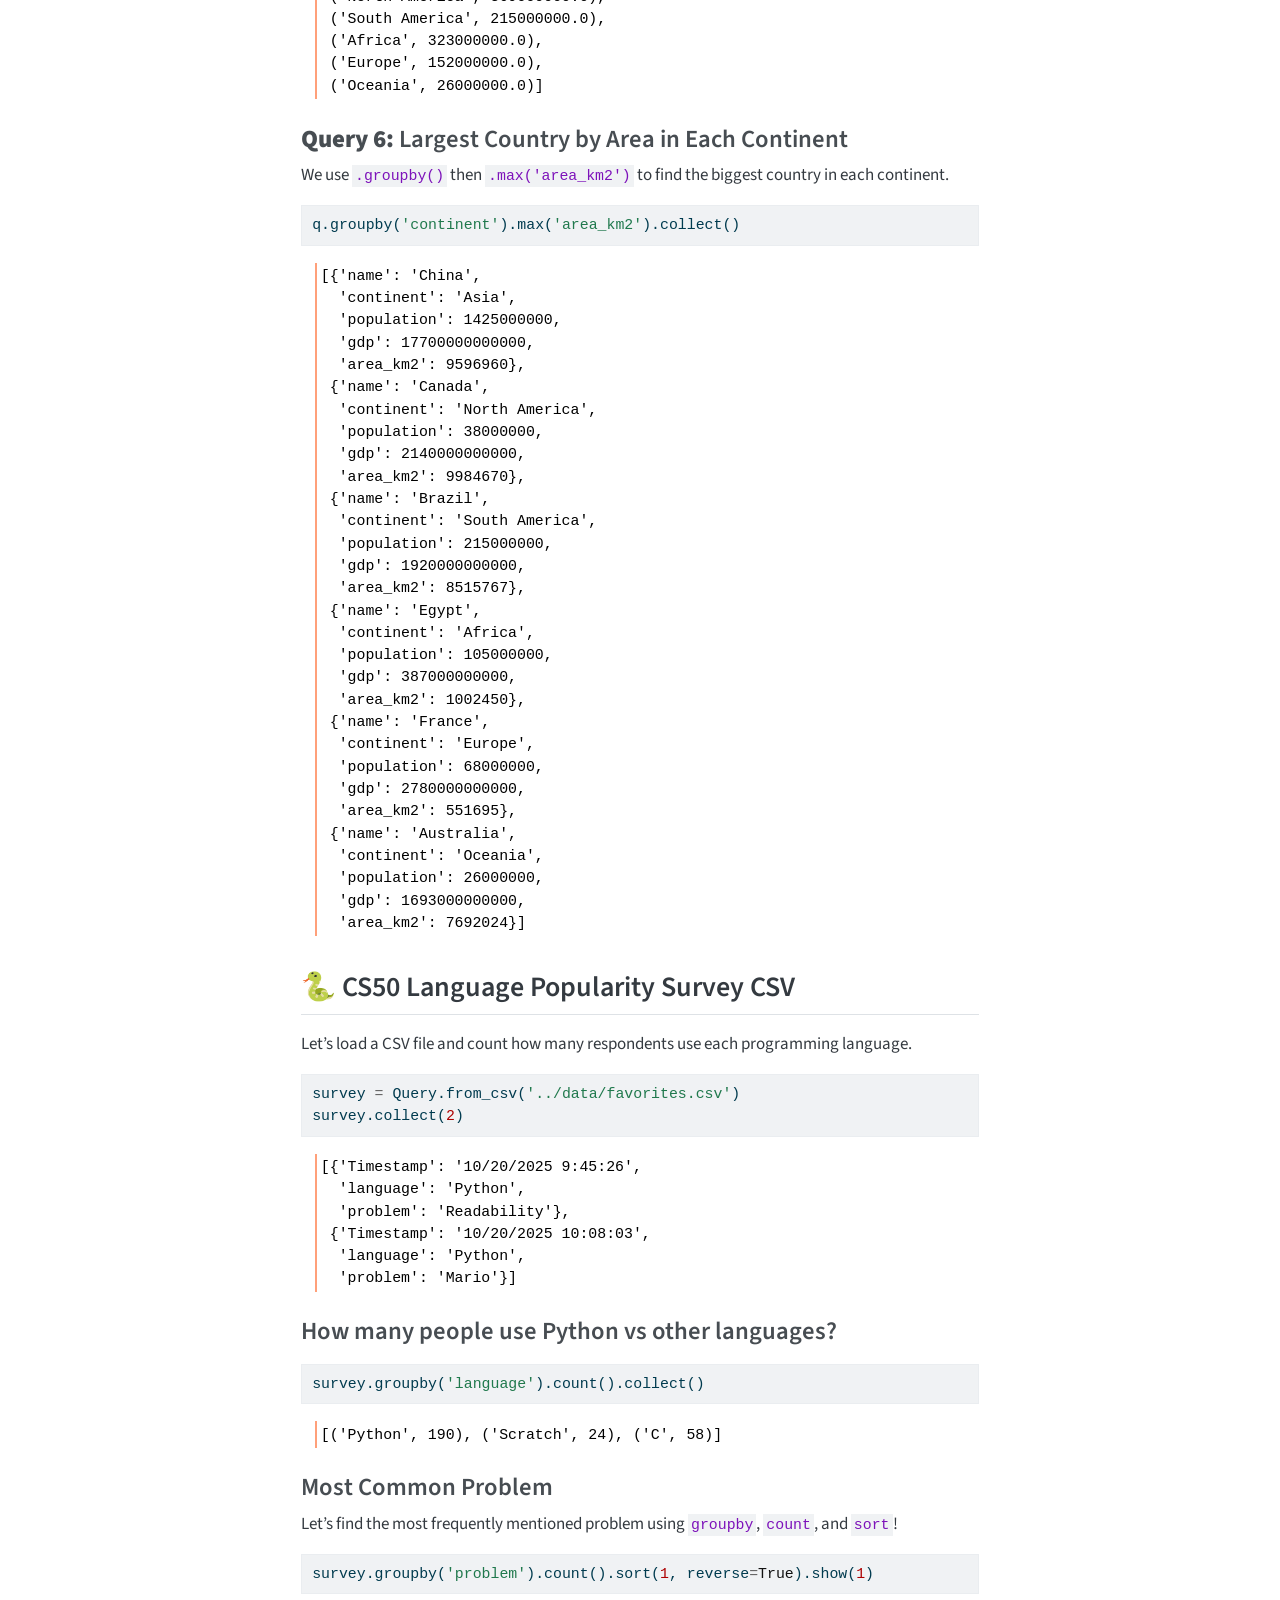
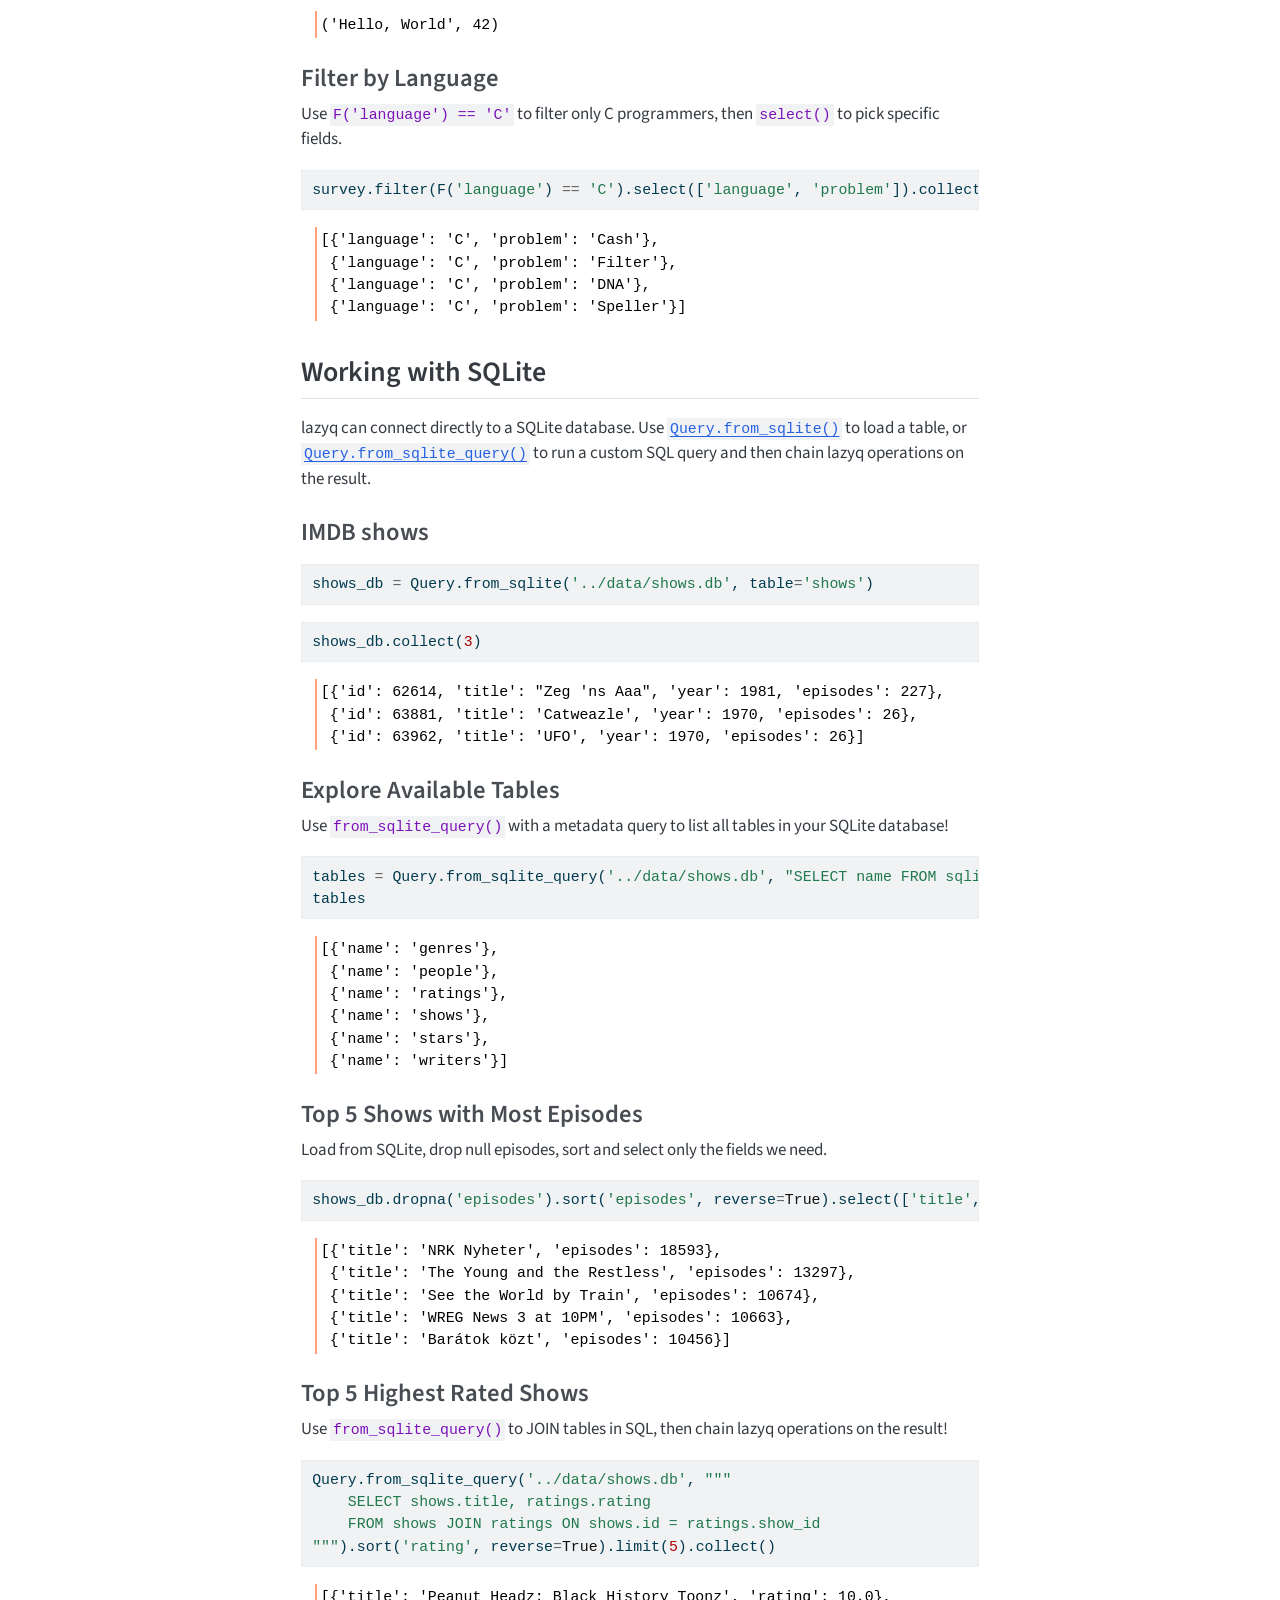
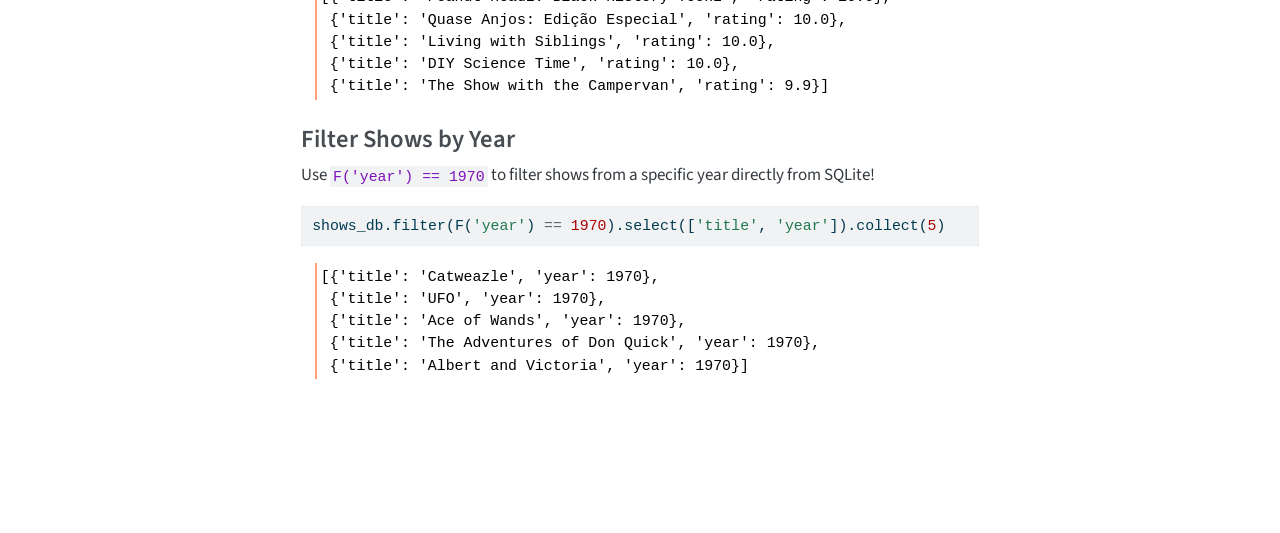
==== commit fe1db263: "Update documentation" ====
--- a/index.html
+++ b/index.html
@@ -221,10 +221,8 @@
 <h3 class="anchored" data-anchor-id="installation">Installation</h3>
 <p>Install latest from the GitHub <a href="https://github.com/vikasAWA/lazyq">repository</a>:</p>
 <div class="code-copy-outer-scaffold"><div class="sourceCode" id="cb1"><pre class="sourceCode sh code-with-copy"><code class="sourceCode bash"><span id="cb1-1"><a href="#cb1-1" aria-hidden="true" tabindex="-1"></a><span class="ex">$</span> pip install git+https://github.com/vikasAWA/lazyq.git</span></code></pre></div><button title="Copy to Clipboard" class="code-copy-button"><i class="bi"></i></button></div>
-<p>or from <a href="https://anaconda.org/vikasAWA/lazyq">conda</a></p>
-<div class="code-copy-outer-scaffold"><div class="sourceCode" id="cb2"><pre class="sourceCode sh code-with-copy"><code class="sourceCode bash"><span id="cb2-1"><a href="#cb2-1" aria-hidden="true" tabindex="-1"></a><span class="ex">$</span> conda install <span class="at">-c</span> vikasAWA lazyq</span></code></pre></div><button title="Copy to Clipboard" class="code-copy-button"><i class="bi"></i></button></div>
 <p>or from <a href="https://pypi.org/project/lazyq/">pypi</a></p>
-<div class="code-copy-outer-scaffold"><div class="sourceCode" id="cb3"><pre class="sourceCode sh code-with-copy"><code class="sourceCode bash"><span id="cb3-1"><a href="#cb3-1" aria-hidden="true" tabindex="-1"></a><span class="ex">$</span> pip install lazyq</span></code></pre></div><button title="Copy to Clipboard" class="code-copy-button"><i class="bi"></i></button></div>
+<div class="code-copy-outer-scaffold"><div class="sourceCode" id="cb2"><pre class="sourceCode sh code-with-copy"><code class="sourceCode bash"><span id="cb2-1"><a href="#cb2-1" aria-hidden="true" tabindex="-1"></a><span class="ex">$</span> pip install lazyq</span></code></pre></div><button title="Copy to Clipboard" class="code-copy-button"><i class="bi"></i></button></div>
 </section>
 <section id="documentation" class="level3">
 <h3 class="anchored" data-anchor-id="documentation">Documentation</h3>
@@ -241,35 +239,35 @@
 <section id="exploring-with-a-list-of-dicts" class="level2">
 <h2 class="anchored" data-anchor-id="exploring-with-a-list-of-dicts">Exploring with a list of dicts</h2>
 <p>Let’s start simple — here’s a list of countries. We’ll use <a href="https://vikasAWA.github.io/lazyq/core.html#query.from_iterable"><code>Query.from_iterable()</code></a> to wrap it.</p>
-<div id="4f2f018e" class="cell" data-execution_count="2">
-<div class="code-copy-outer-scaffold"><div class="sourceCode cell-code" id="cb4"><pre class="sourceCode python code-with-copy"><code class="sourceCode python"><span id="cb4-1"><a href="#cb4-1" aria-hidden="true" tabindex="-1"></a><span class="im">from</span> lazyq <span class="im">import</span> <span class="op">*</span></span>
-<span id="cb4-2"><a href="#cb4-2" aria-hidden="true" tabindex="-1"></a></span>
-<span id="cb4-3"><a href="#cb4-3" aria-hidden="true" tabindex="-1"></a>countries <span class="op">=</span> [</span>
-<span id="cb4-4"><a href="#cb4-4" aria-hidden="true" tabindex="-1"></a>    {<span class="st">"name"</span>: <span class="st">"India"</span>, <span class="st">"continent"</span>: <span class="st">"Asia"</span>, <span class="st">"population"</span>: <span class="dv">1428000000</span>, <span class="st">"gdp"</span>: <span class="dv">3750000000000</span>, <span class="st">"area_km2"</span>: <span class="dv">3287263</span>},</span>
-<span id="cb4-5"><a href="#cb4-5" aria-hidden="true" tabindex="-1"></a>    {<span class="st">"name"</span>: <span class="st">"China"</span>, <span class="st">"continent"</span>: <span class="st">"Asia"</span>, <span class="st">"population"</span>: <span class="dv">1425000000</span>, <span class="st">"gdp"</span>: <span class="dv">17700000000000</span>, <span class="st">"area_km2"</span>: <span class="dv">9596960</span>},</span>
-<span id="cb4-6"><a href="#cb4-6" aria-hidden="true" tabindex="-1"></a>    {<span class="st">"name"</span>: <span class="st">"USA"</span>, <span class="st">"continent"</span>: <span class="st">"North America"</span>, <span class="st">"population"</span>: <span class="dv">331000000</span>, <span class="st">"gdp"</span>: <span class="dv">25460000000000</span>, <span class="st">"area_km2"</span>: <span class="dv">9833517</span>},</span>
-<span id="cb4-7"><a href="#cb4-7" aria-hidden="true" tabindex="-1"></a>    {<span class="st">"name"</span>: <span class="st">"Brazil"</span>, <span class="st">"continent"</span>: <span class="st">"South America"</span>, <span class="st">"population"</span>: <span class="dv">215000000</span>, <span class="st">"gdp"</span>: <span class="dv">1920000000000</span>, <span class="st">"area_km2"</span>: <span class="dv">8515767</span>},</span>
-<span id="cb4-8"><a href="#cb4-8" aria-hidden="true" tabindex="-1"></a>    {<span class="st">"name"</span>: <span class="st">"Nigeria"</span>, <span class="st">"continent"</span>: <span class="st">"Africa"</span>, <span class="st">"population"</span>: <span class="dv">218000000</span>, <span class="st">"gdp"</span>: <span class="dv">477000000000</span>, <span class="st">"area_km2"</span>: <span class="dv">923768</span>},</span>
-<span id="cb4-9"><a href="#cb4-9" aria-hidden="true" tabindex="-1"></a>    {<span class="st">"name"</span>: <span class="st">"Germany"</span>, <span class="st">"continent"</span>: <span class="st">"Europe"</span>, <span class="st">"population"</span>: <span class="dv">84000000</span>, <span class="st">"gdp"</span>: <span class="dv">4070000000000</span>, <span class="st">"area_km2"</span>: <span class="dv">357114</span>},</span>
-<span id="cb4-10"><a href="#cb4-10" aria-hidden="true" tabindex="-1"></a>    {<span class="st">"name"</span>: <span class="st">"Australia"</span>, <span class="st">"continent"</span>: <span class="st">"Oceania"</span>, <span class="st">"population"</span>: <span class="dv">26000000</span>, <span class="st">"gdp"</span>: <span class="dv">1693000000000</span>, <span class="st">"area_km2"</span>: <span class="dv">7692024</span>},</span>
-<span id="cb4-11"><a href="#cb4-11" aria-hidden="true" tabindex="-1"></a>    {<span class="st">"name"</span>: <span class="st">"Egypt"</span>, <span class="st">"continent"</span>: <span class="st">"Africa"</span>, <span class="st">"population"</span>: <span class="dv">105000000</span>, <span class="st">"gdp"</span>: <span class="dv">387000000000</span>, <span class="st">"area_km2"</span>: <span class="dv">1002450</span>},</span>
-<span id="cb4-12"><a href="#cb4-12" aria-hidden="true" tabindex="-1"></a>    {<span class="st">"name"</span>: <span class="st">"France"</span>, <span class="st">"continent"</span>: <span class="st">"Europe"</span>, <span class="st">"population"</span>: <span class="dv">68000000</span>, <span class="st">"gdp"</span>: <span class="dv">2780000000000</span>, <span class="st">"area_km2"</span>: <span class="dv">551695</span>},</span>
-<span id="cb4-13"><a href="#cb4-13" aria-hidden="true" tabindex="-1"></a>    {<span class="st">"name"</span>: <span class="st">"Canada"</span>, <span class="st">"continent"</span>: <span class="st">"North America"</span>, <span class="st">"population"</span>: <span class="dv">38000000</span>, <span class="st">"gdp"</span>: <span class="dv">2140000000000</span>, <span class="st">"area_km2"</span>: <span class="dv">9984670</span>},</span>
-<span id="cb4-14"><a href="#cb4-14" aria-hidden="true" tabindex="-1"></a>]</span></code></pre></div><button title="Copy to Clipboard" class="code-copy-button"><i class="bi"></i></button></div>
+<div id="0929ba18" class="cell" data-execution_count="2">
+<div class="code-copy-outer-scaffold"><div class="sourceCode cell-code" id="cb3"><pre class="sourceCode python code-with-copy"><code class="sourceCode python"><span id="cb3-1"><a href="#cb3-1" aria-hidden="true" tabindex="-1"></a><span class="im">from</span> lazyq <span class="im">import</span> <span class="op">*</span></span>
+<span id="cb3-2"><a href="#cb3-2" aria-hidden="true" tabindex="-1"></a></span>
+<span id="cb3-3"><a href="#cb3-3" aria-hidden="true" tabindex="-1"></a>countries <span class="op">=</span> [</span>
+<span id="cb3-4"><a href="#cb3-4" aria-hidden="true" tabindex="-1"></a>    {<span class="st">"name"</span>: <span class="st">"India"</span>, <span class="st">"continent"</span>: <span class="st">"Asia"</span>, <span class="st">"population"</span>: <span class="dv">1428000000</span>, <span class="st">"gdp"</span>: <span class="dv">3750000000000</span>, <span class="st">"area_km2"</span>: <span class="dv">3287263</span>},</span>
+<span id="cb3-5"><a href="#cb3-5" aria-hidden="true" tabindex="-1"></a>    {<span class="st">"name"</span>: <span class="st">"China"</span>, <span class="st">"continent"</span>: <span class="st">"Asia"</span>, <span class="st">"population"</span>: <span class="dv">1425000000</span>, <span class="st">"gdp"</span>: <span class="dv">17700000000000</span>, <span class="st">"area_km2"</span>: <span class="dv">9596960</span>},</span>
+<span id="cb3-6"><a href="#cb3-6" aria-hidden="true" tabindex="-1"></a>    {<span class="st">"name"</span>: <span class="st">"USA"</span>, <span class="st">"continent"</span>: <span class="st">"North America"</span>, <span class="st">"population"</span>: <span class="dv">331000000</span>, <span class="st">"gdp"</span>: <span class="dv">25460000000000</span>, <span class="st">"area_km2"</span>: <span class="dv">9833517</span>},</span>
+<span id="cb3-7"><a href="#cb3-7" aria-hidden="true" tabindex="-1"></a>    {<span class="st">"name"</span>: <span class="st">"Brazil"</span>, <span class="st">"continent"</span>: <span class="st">"South America"</span>, <span class="st">"population"</span>: <span class="dv">215000000</span>, <span class="st">"gdp"</span>: <span class="dv">1920000000000</span>, <span class="st">"area_km2"</span>: <span class="dv">8515767</span>},</span>
+<span id="cb3-8"><a href="#cb3-8" aria-hidden="true" tabindex="-1"></a>    {<span class="st">"name"</span>: <span class="st">"Nigeria"</span>, <span class="st">"continent"</span>: <span class="st">"Africa"</span>, <span class="st">"population"</span>: <span class="dv">218000000</span>, <span class="st">"gdp"</span>: <span class="dv">477000000000</span>, <span class="st">"area_km2"</span>: <span class="dv">923768</span>},</span>
+<span id="cb3-9"><a href="#cb3-9" aria-hidden="true" tabindex="-1"></a>    {<span class="st">"name"</span>: <span class="st">"Germany"</span>, <span class="st">"continent"</span>: <span class="st">"Europe"</span>, <span class="st">"population"</span>: <span class="dv">84000000</span>, <span class="st">"gdp"</span>: <span class="dv">4070000000000</span>, <span class="st">"area_km2"</span>: <span class="dv">357114</span>},</span>
+<span id="cb3-10"><a href="#cb3-10" aria-hidden="true" tabindex="-1"></a>    {<span class="st">"name"</span>: <span class="st">"Australia"</span>, <span class="st">"continent"</span>: <span class="st">"Oceania"</span>, <span class="st">"population"</span>: <span class="dv">26000000</span>, <span class="st">"gdp"</span>: <span class="dv">1693000000000</span>, <span class="st">"area_km2"</span>: <span class="dv">7692024</span>},</span>
+<span id="cb3-11"><a href="#cb3-11" aria-hidden="true" tabindex="-1"></a>    {<span class="st">"name"</span>: <span class="st">"Egypt"</span>, <span class="st">"continent"</span>: <span class="st">"Africa"</span>, <span class="st">"population"</span>: <span class="dv">105000000</span>, <span class="st">"gdp"</span>: <span class="dv">387000000000</span>, <span class="st">"area_km2"</span>: <span class="dv">1002450</span>},</span>
+<span id="cb3-12"><a href="#cb3-12" aria-hidden="true" tabindex="-1"></a>    {<span class="st">"name"</span>: <span class="st">"France"</span>, <span class="st">"continent"</span>: <span class="st">"Europe"</span>, <span class="st">"population"</span>: <span class="dv">68000000</span>, <span class="st">"gdp"</span>: <span class="dv">2780000000000</span>, <span class="st">"area_km2"</span>: <span class="dv">551695</span>},</span>
+<span id="cb3-13"><a href="#cb3-13" aria-hidden="true" tabindex="-1"></a>    {<span class="st">"name"</span>: <span class="st">"Canada"</span>, <span class="st">"continent"</span>: <span class="st">"North America"</span>, <span class="st">"population"</span>: <span class="dv">38000000</span>, <span class="st">"gdp"</span>: <span class="dv">2140000000000</span>, <span class="st">"area_km2"</span>: <span class="dv">9984670</span>},</span>
+<span id="cb3-14"><a href="#cb3-14" aria-hidden="true" tabindex="-1"></a>]</span></code></pre></div><button title="Copy to Clipboard" class="code-copy-button"><i class="bi"></i></button></div>
 </div>
 <section id="query-1-lets-just-get-all-country-names." class="level3">
 <h3 class="anchored" data-anchor-id="query-1-lets-just-get-all-country-names."><strong>Query 1:</strong> Let’s just get all country names.</h3>
-<div id="76d95a9b" class="cell" data-execution_count="3">
-<div class="code-copy-outer-scaffold"><div class="sourceCode cell-code" id="cb5"><pre class="sourceCode python code-with-copy"><code class="sourceCode python"><span id="cb5-1"><a href="#cb5-1" aria-hidden="true" tabindex="-1"></a><span class="co"># Build the query - nothing runs yet!</span></span>
-<span id="cb5-2"><a href="#cb5-2" aria-hidden="true" tabindex="-1"></a>q <span class="op">=</span> Query.from_iterable(countries).select(<span class="st">'name'</span>)</span>
-<span id="cb5-3"><a href="#cb5-3" aria-hidden="true" tabindex="-1"></a><span class="bu">print</span>(q) <span class="co"># shows the pipeline map</span></span></code></pre></div><button title="Copy to Clipboard" class="code-copy-button"><i class="bi"></i></button></div>
+<div id="265059e4" class="cell" data-execution_count="3">
+<div class="code-copy-outer-scaffold"><div class="sourceCode cell-code" id="cb4"><pre class="sourceCode python code-with-copy"><code class="sourceCode python"><span id="cb4-1"><a href="#cb4-1" aria-hidden="true" tabindex="-1"></a><span class="co"># Build the query - nothing runs yet!</span></span>
+<span id="cb4-2"><a href="#cb4-2" aria-hidden="true" tabindex="-1"></a>q <span class="op">=</span> Query.from_iterable(countries).select(<span class="st">'name'</span>)</span>
+<span id="cb4-3"><a href="#cb4-3" aria-hidden="true" tabindex="-1"></a><span class="bu">print</span>(q) <span class="co"># shows the pipeline map</span></span></code></pre></div><button title="Copy to Clipboard" class="code-copy-button"><i class="bi"></i></button></div>
 <div class="cell-output cell-output-stdout">
 <pre><code>Query(select(name))</code></pre>
 </div>
 </div>
-<div id="8f56848f" class="cell" data-execution_count="4">
-<div class="code-copy-outer-scaffold"><div class="sourceCode cell-code" id="cb7"><pre class="sourceCode python code-with-copy"><code class="sourceCode python"><span id="cb7-1"><a href="#cb7-1" aria-hidden="true" tabindex="-1"></a><span class="co"># lets run it</span></span>
-<span id="cb7-2"><a href="#cb7-2" aria-hidden="true" tabindex="-1"></a>q.collect()</span></code></pre></div><button title="Copy to Clipboard" class="code-copy-button"><i class="bi"></i></button></div>
+<div id="b9805ec3" class="cell" data-execution_count="4">
+<div class="code-copy-outer-scaffold"><div class="sourceCode cell-code" id="cb6"><pre class="sourceCode python code-with-copy"><code class="sourceCode python"><span id="cb6-1"><a href="#cb6-1" aria-hidden="true" tabindex="-1"></a><span class="co"># lets run it</span></span>
+<span id="cb6-2"><a href="#cb6-2" aria-hidden="true" tabindex="-1"></a>q.collect()</span></code></pre></div><button title="Copy to Clipboard" class="code-copy-button"><i class="bi"></i></button></div>
 <div class="cell-output cell-output-display" data-execution_count="4">
 <pre><code>[{'name': 'India'},
  {'name': 'China'},
@@ -283,9 +281,9 @@
  {'name': 'Canada'}]</code></pre>
 </div>
 </div>
-<div id="c8499b3b" class="cell" data-execution_count="5">
-<div class="code-copy-outer-scaffold"><div class="sourceCode cell-code" id="cb9"><pre class="sourceCode python code-with-copy"><code class="sourceCode python"><span id="cb9-1"><a href="#cb9-1" aria-hidden="true" tabindex="-1"></a><span class="co"># or you can use show() also </span></span>
-<span id="cb9-2"><a href="#cb9-2" aria-hidden="true" tabindex="-1"></a>q.show() <span class="co"># by default will show 5 values only. You can pass no. as argument</span></span></code></pre></div><button title="Copy to Clipboard" class="code-copy-button"><i class="bi"></i></button></div>
+<div id="6fd3dd8a" class="cell" data-execution_count="5">
+<div class="code-copy-outer-scaffold"><div class="sourceCode cell-code" id="cb8"><pre class="sourceCode python code-with-copy"><code class="sourceCode python"><span id="cb8-1"><a href="#cb8-1" aria-hidden="true" tabindex="-1"></a><span class="co"># or you can use show() also </span></span>
+<span id="cb8-2"><a href="#cb8-2" aria-hidden="true" tabindex="-1"></a>q.show() <span class="co"># by default will show 5 values only. You can pass no. as argument</span></span></code></pre></div><button title="Copy to Clipboard" class="code-copy-button"><i class="bi"></i></button></div>
 <div class="cell-output cell-output-stdout">
 <pre><code>{'name': 'India'}
 {'name': 'China'}
@@ -298,16 +296,16 @@
 <section id="query-2-which-continents-have-more-than-one-country-in-our-list" class="level3">
 <h3 class="anchored" data-anchor-id="query-2-which-continents-have-more-than-one-country-in-our-list"><strong>Query 2:</strong> Which continents have more than one country in our list?</h3>
 <p>Let’s group countries by continent, count how many are in each group, then filter to only show continents with more than one country.</p>
-<div id="8c078b9d" class="cell" data-execution_count="6">
-<div class="code-copy-outer-scaffold"><div class="sourceCode cell-code" id="cb11"><pre class="sourceCode python code-with-copy"><code class="sourceCode python"><span id="cb11-1"><a href="#cb11-1" aria-hidden="true" tabindex="-1"></a>q <span class="op">=</span> Query.from_iterable(countries)</span>
-<span id="cb11-2"><a href="#cb11-2" aria-hidden="true" tabindex="-1"></a>q</span></code></pre></div><button title="Copy to Clipboard" class="code-copy-button"><i class="bi"></i></button></div>
+<div id="4bc03637" class="cell" data-execution_count="6">
+<div class="code-copy-outer-scaffold"><div class="sourceCode cell-code" id="cb10"><pre class="sourceCode python code-with-copy"><code class="sourceCode python"><span id="cb10-1"><a href="#cb10-1" aria-hidden="true" tabindex="-1"></a>q <span class="op">=</span> Query.from_iterable(countries)</span>
+<span id="cb10-2"><a href="#cb10-2" aria-hidden="true" tabindex="-1"></a>q</span></code></pre></div><button title="Copy to Clipboard" class="code-copy-button"><i class="bi"></i></button></div>
 <div class="cell-output cell-output-display" data-execution_count="6">
 <pre><code>Query()</code></pre>
 </div>
 </div>
-<div id="2fb372fb" class="cell" data-execution_count="7">
-<div class="code-copy-outer-scaffold"><div class="sourceCode cell-code" id="cb13"><pre class="sourceCode python code-with-copy"><code class="sourceCode python"><span id="cb13-1"><a href="#cb13-1" aria-hidden="true" tabindex="-1"></a><span class="co"># first we can groupby continents</span></span>
-<span id="cb13-2"><a href="#cb13-2" aria-hidden="true" tabindex="-1"></a>q.groupby(<span class="st">'continent'</span>).collect(<span class="dv">1</span>) <span class="co"># will show only 1 value</span></span></code></pre></div><button title="Copy to Clipboard" class="code-copy-button"><i class="bi"></i></button></div>
+<div id="9265dfa7" class="cell" data-execution_count="7">
+<div class="code-copy-outer-scaffold"><div class="sourceCode cell-code" id="cb12"><pre class="sourceCode python code-with-copy"><code class="sourceCode python"><span id="cb12-1"><a href="#cb12-1" aria-hidden="true" tabindex="-1"></a><span class="co"># first we can groupby continents</span></span>
+<span id="cb12-2"><a href="#cb12-2" aria-hidden="true" tabindex="-1"></a>q.groupby(<span class="st">'continent'</span>).collect(<span class="dv">1</span>) <span class="co"># will show only 1 value</span></span></code></pre></div><button title="Copy to Clipboard" class="code-copy-button"><i class="bi"></i></button></div>
 <div class="cell-output cell-output-display" data-execution_count="7">
 <pre><code>[('Asia',
   [{'name': 'India',
@@ -322,9 +320,9 @@
     'area_km2': 9596960}])]</code></pre>
 </div>
 </div>
-<div id="76f5c826" class="cell" data-execution_count="8">
-<div class="code-copy-outer-scaffold"><div class="sourceCode cell-code" id="cb15"><pre class="sourceCode python code-with-copy"><code class="sourceCode python"><span id="cb15-1"><a href="#cb15-1" aria-hidden="true" tabindex="-1"></a><span class="co"># we can use count() to count the number of items in a group</span></span>
-<span id="cb15-2"><a href="#cb15-2" aria-hidden="true" tabindex="-1"></a>q.groupby(<span class="st">'continent'</span>).count().collect()</span></code></pre></div><button title="Copy to Clipboard" class="code-copy-button"><i class="bi"></i></button></div>
+<div id="a00d0e61" class="cell" data-execution_count="8">
+<div class="code-copy-outer-scaffold"><div class="sourceCode cell-code" id="cb14"><pre class="sourceCode python code-with-copy"><code class="sourceCode python"><span id="cb14-1"><a href="#cb14-1" aria-hidden="true" tabindex="-1"></a><span class="co"># we can use count() to count the number of items in a group</span></span>
+<span id="cb14-2"><a href="#cb14-2" aria-hidden="true" tabindex="-1"></a>q.groupby(<span class="st">'continent'</span>).count().collect()</span></code></pre></div><button title="Copy to Clipboard" class="code-copy-button"><i class="bi"></i></button></div>
 <div class="cell-output cell-output-display" data-execution_count="8">
 <pre><code>[('Asia', 2),
  ('North America', 2),
@@ -334,9 +332,9 @@
  ('Oceania', 1)]</code></pre>
 </div>
 </div>
-<div id="c8170f48" class="cell" data-execution_count="9">
-<div class="code-copy-outer-scaffold"><div class="sourceCode cell-code" id="cb17"><pre class="sourceCode python code-with-copy"><code class="sourceCode python"><span id="cb17-1"><a href="#cb17-1" aria-hidden="true" tabindex="-1"></a><span class="co"># so to get the continents having more than 1 country we can use filter</span></span>
-<span id="cb17-2"><a href="#cb17-2" aria-hidden="true" tabindex="-1"></a>q.groupby(<span class="st">'continent'</span>).count().<span class="bu">filter</span>(<span class="kw">lambda</span> x: x[<span class="dv">1</span>] <span class="op">&gt;</span> <span class="dv">1</span>).show()</span></code></pre></div><button title="Copy to Clipboard" class="code-copy-button"><i class="bi"></i></button></div>
+<div id="c7e20616" class="cell" data-execution_count="9">
+<div class="code-copy-outer-scaffold"><div class="sourceCode cell-code" id="cb16"><pre class="sourceCode python code-with-copy"><code class="sourceCode python"><span id="cb16-1"><a href="#cb16-1" aria-hidden="true" tabindex="-1"></a><span class="co"># so to get the continents having more than 1 country we can use filter</span></span>
+<span id="cb16-2"><a href="#cb16-2" aria-hidden="true" tabindex="-1"></a>q.groupby(<span class="st">'continent'</span>).count().<span class="bu">filter</span>(<span class="kw">lambda</span> x: x[<span class="dv">1</span>] <span class="op">&gt;</span> <span class="dv">1</span>).show()</span></code></pre></div><button title="Copy to Clipboard" class="code-copy-button"><i class="bi"></i></button></div>
 <div class="cell-output cell-output-stdout">
 <pre><code>('Asia', 2)
 ('North America', 2)
@@ -348,8 +346,8 @@
 <section id="query-3-top-3-richest-countries-by-gdp" class="level3">
 <h3 class="anchored" data-anchor-id="query-3-top-3-richest-countries-by-gdp"><strong>Query 3:</strong> Top 3 richest countries by GDP</h3>
 <p>Let’s find the top 3 richest countries. We use <code>.sort()</code> to order by GDP (highest first), then <code>.collect(3)</code> to grab only the top 3 — all in one lazy chain!</p>
-<div id="c70136a8" class="cell" data-execution_count="10">
-<div class="code-copy-outer-scaffold"><div class="sourceCode cell-code" id="cb19"><pre class="sourceCode python code-with-copy"><code class="sourceCode python"><span id="cb19-1"><a href="#cb19-1" aria-hidden="true" tabindex="-1"></a>q.sort(<span class="st">'gdp'</span>, reverse<span class="op">=</span><span class="va">True</span>).collect(<span class="dv">3</span>)</span></code></pre></div><button title="Copy to Clipboard" class="code-copy-button"><i class="bi"></i></button></div>
+<div id="e0938b9f" class="cell" data-execution_count="10">
+<div class="code-copy-outer-scaffold"><div class="sourceCode cell-code" id="cb18"><pre class="sourceCode python code-with-copy"><code class="sourceCode python"><span id="cb18-1"><a href="#cb18-1" aria-hidden="true" tabindex="-1"></a>q.sort(<span class="st">'gdp'</span>, reverse<span class="op">=</span><span class="va">True</span>).collect(<span class="dv">3</span>)</span></code></pre></div><button title="Copy to Clipboard" class="code-copy-button"><i class="bi"></i></button></div>
 <div class="cell-output cell-output-display" data-execution_count="10">
 <pre><code>[{'name': 'USA',
   'continent': 'North America',
@@ -368,9 +366,9 @@
   'area_km2': 357114}]</code></pre>
 </div>
 </div>
-<div id="fd3cbfe2" class="cell" data-execution_count="11">
-<div class="code-copy-outer-scaffold"><div class="sourceCode cell-code" id="cb21"><pre class="sourceCode python code-with-copy"><code class="sourceCode python"><span id="cb21-1"><a href="#cb21-1" aria-hidden="true" tabindex="-1"></a><span class="co"># If you want to just select a particular key only. Use select()</span></span>
-<span id="cb21-2"><a href="#cb21-2" aria-hidden="true" tabindex="-1"></a>q.sort(<span class="st">'gdp'</span>, reverse<span class="op">=</span><span class="va">True</span>).select(<span class="st">'name'</span>).collect(<span class="dv">3</span>)</span></code></pre></div><button title="Copy to Clipboard" class="code-copy-button"><i class="bi"></i></button></div>
+<div id="0120ed7f" class="cell" data-execution_count="11">
+<div class="code-copy-outer-scaffold"><div class="sourceCode cell-code" id="cb20"><pre class="sourceCode python code-with-copy"><code class="sourceCode python"><span id="cb20-1"><a href="#cb20-1" aria-hidden="true" tabindex="-1"></a><span class="co"># If you want to just select a particular key only. Use select()</span></span>
+<span id="cb20-2"><a href="#cb20-2" aria-hidden="true" tabindex="-1"></a>q.sort(<span class="st">'gdp'</span>, reverse<span class="op">=</span><span class="va">True</span>).select(<span class="st">'name'</span>).collect(<span class="dv">3</span>)</span></code></pre></div><button title="Copy to Clipboard" class="code-copy-button"><i class="bi"></i></button></div>
 <div class="cell-output cell-output-display" data-execution_count="11">
 <pre><code>[{'name': 'USA'}, {'name': 'China'}, {'name': 'Germany'}]</code></pre>
 </div>
@@ -379,8 +377,8 @@
 <section id="query-4-countries-with-population-over-200-million" class="level3">
 <h3 class="anchored" data-anchor-id="query-4-countries-with-population-over-200-million"><strong>Query 4:</strong> Countries with population over 200 million</h3>
 <p>We use <code>F('population')</code> to reference the population field and <code>&gt; 200_000_000</code> to build a condition. Only countries matching it pass through the filter!</p>
-<div id="c13900b7" class="cell" data-execution_count="12">
-<div class="code-copy-outer-scaffold"><div class="sourceCode cell-code" id="cb23"><pre class="sourceCode python code-with-copy"><code class="sourceCode python"><span id="cb23-1"><a href="#cb23-1" aria-hidden="true" tabindex="-1"></a>q.<span class="bu">filter</span>(F(<span class="st">'population'</span>) <span class="op">&gt;</span> <span class="dv">200_000_000</span>).collect()</span></code></pre></div><button title="Copy to Clipboard" class="code-copy-button"><i class="bi"></i></button></div>
+<div id="6a142796" class="cell" data-execution_count="12">
+<div class="code-copy-outer-scaffold"><div class="sourceCode cell-code" id="cb22"><pre class="sourceCode python code-with-copy"><code class="sourceCode python"><span id="cb22-1"><a href="#cb22-1" aria-hidden="true" tabindex="-1"></a>q.<span class="bu">filter</span>(F(<span class="st">'population'</span>) <span class="op">&gt;</span> <span class="dv">200_000_000</span>).collect()</span></code></pre></div><button title="Copy to Clipboard" class="code-copy-button"><i class="bi"></i></button></div>
 <div class="cell-output cell-output-display" data-execution_count="12">
 <pre><code>[{'name': 'India',
   'continent': 'Asia',
@@ -413,8 +411,8 @@
 <section id="query-5-total-population-per-continent" class="level3">
 <h3 class="anchored" data-anchor-id="query-5-total-population-per-continent"><strong>Query 5:</strong> Total Population per Continent</h3>
 <p>We use <code>.groupby()</code> to group countries by continent, then <code>.sum('population')</code> to add up the population in each group. Great for aggregating data!</p>
-<div id="ffccef74" class="cell" data-execution_count="13">
-<div class="code-copy-outer-scaffold"><div class="sourceCode cell-code" id="cb25"><pre class="sourceCode python code-with-copy"><code class="sourceCode python"><span id="cb25-1"><a href="#cb25-1" aria-hidden="true" tabindex="-1"></a>q.groupby(<span class="st">'continent'</span>).<span class="bu">sum</span>(<span class="st">'population'</span>).collect()</span></code></pre></div><button title="Copy to Clipboard" class="code-copy-button"><i class="bi"></i></button></div>
+<div id="f973db13" class="cell" data-execution_count="13">
+<div class="code-copy-outer-scaffold"><div class="sourceCode cell-code" id="cb24"><pre class="sourceCode python code-with-copy"><code class="sourceCode python"><span id="cb24-1"><a href="#cb24-1" aria-hidden="true" tabindex="-1"></a>q.groupby(<span class="st">'continent'</span>).<span class="bu">sum</span>(<span class="st">'population'</span>).collect()</span></code></pre></div><button title="Copy to Clipboard" class="code-copy-button"><i class="bi"></i></button></div>
 <div class="cell-output cell-output-display" data-execution_count="13">
 <pre><code>[('Asia', 2853000000.0),
  ('North America', 369000000.0),
@@ -428,8 +426,8 @@
 <section id="query-6-largest-country-by-area-in-each-continent" class="level3">
 <h3 class="anchored" data-anchor-id="query-6-largest-country-by-area-in-each-continent"><strong>Query 6:</strong> Largest Country by Area in Each Continent</h3>
 <p>We use <code>.groupby()</code> then <code>.max('area_km2')</code> to find the biggest country in each continent.</p>
-<div id="e5711798" class="cell" data-execution_count="14">
-<div class="code-copy-outer-scaffold"><div class="sourceCode cell-code" id="cb27"><pre class="sourceCode python code-with-copy"><code class="sourceCode python"><span id="cb27-1"><a href="#cb27-1" aria-hidden="true" tabindex="-1"></a>q.groupby(<span class="st">'continent'</span>).<span class="bu">max</span>(<span class="st">'area_km2'</span>).collect()</span></code></pre></div><button title="Copy to Clipboard" class="code-copy-button"><i class="bi"></i></button></div>
+<div id="bcd8fdb0" class="cell" data-execution_count="14">
+<div class="code-copy-outer-scaffold"><div class="sourceCode cell-code" id="cb26"><pre class="sourceCode python code-with-copy"><code class="sourceCode python"><span id="cb26-1"><a href="#cb26-1" aria-hidden="true" tabindex="-1"></a>q.groupby(<span class="st">'continent'</span>).<span class="bu">max</span>(<span class="st">'area_km2'</span>).collect()</span></code></pre></div><button title="Copy to Clipboard" class="code-copy-button"><i class="bi"></i></button></div>
 <div class="cell-output cell-output-display" data-execution_count="14">
 <pre><code>[{'name': 'China',
   'continent': 'Asia',
@@ -468,9 +466,9 @@
 <section id="cs50-language-popularity-survey-csv" class="level2">
 <h2 class="anchored" data-anchor-id="cs50-language-popularity-survey-csv">🐍 CS50 Language Popularity Survey CSV</h2>
 <p>Let’s load a CSV file and count how many respondents use each programming language.</p>
-<div id="2ede02b3" class="cell" data-execution_count="15">
-<div class="code-copy-outer-scaffold"><div class="sourceCode cell-code" id="cb29"><pre class="sourceCode python code-with-copy"><code class="sourceCode python"><span id="cb29-1"><a href="#cb29-1" aria-hidden="true" tabindex="-1"></a>survey <span class="op">=</span> Query.from_csv(<span class="st">'../data/favorites.csv'</span>)</span>
-<span id="cb29-2"><a href="#cb29-2" aria-hidden="true" tabindex="-1"></a>survey.collect(<span class="dv">2</span>)</span></code></pre></div><button title="Copy to Clipboard" class="code-copy-button"><i class="bi"></i></button></div>
+<div id="d0349803" class="cell" data-execution_count="15">
+<div class="code-copy-outer-scaffold"><div class="sourceCode cell-code" id="cb28"><pre class="sourceCode python code-with-copy"><code class="sourceCode python"><span id="cb28-1"><a href="#cb28-1" aria-hidden="true" tabindex="-1"></a>survey <span class="op">=</span> Query.from_csv(<span class="st">'../data/favorites.csv'</span>)</span>
+<span id="cb28-2"><a href="#cb28-2" aria-hidden="true" tabindex="-1"></a>survey.collect(<span class="dv">2</span>)</span></code></pre></div><button title="Copy to Clipboard" class="code-copy-button"><i class="bi"></i></button></div>
 <div class="cell-output cell-output-display" data-execution_count="15">
 <pre><code>[{'Timestamp': '10/20/2025 9:45:26',
   'language': 'Python',
@@ -482,8 +480,8 @@
 </div>
 <section id="how-many-people-use-python-vs-other-languages" class="level3">
 <h3 class="anchored" data-anchor-id="how-many-people-use-python-vs-other-languages">How many people use Python vs other languages?</h3>
-<div id="fabf642e" class="cell" data-execution_count="16">
-<div class="code-copy-outer-scaffold"><div class="sourceCode cell-code" id="cb31"><pre class="sourceCode python code-with-copy"><code class="sourceCode python"><span id="cb31-1"><a href="#cb31-1" aria-hidden="true" tabindex="-1"></a>survey.groupby(<span class="st">'language'</span>).count().collect()</span></code></pre></div><button title="Copy to Clipboard" class="code-copy-button"><i class="bi"></i></button></div>
+<div id="e773cf56" class="cell" data-execution_count="16">
+<div class="code-copy-outer-scaffold"><div class="sourceCode cell-code" id="cb30"><pre class="sourceCode python code-with-copy"><code class="sourceCode python"><span id="cb30-1"><a href="#cb30-1" aria-hidden="true" tabindex="-1"></a>survey.groupby(<span class="st">'language'</span>).count().collect()</span></code></pre></div><button title="Copy to Clipboard" class="code-copy-button"><i class="bi"></i></button></div>
 <div class="cell-output cell-output-display" data-execution_count="16">
 <pre><code>[('Python', 190), ('Scratch', 24), ('C', 58)]</code></pre>
 </div>
@@ -492,8 +490,8 @@
 <section id="most-common-problem" class="level3">
 <h3 class="anchored" data-anchor-id="most-common-problem">Most Common Problem</h3>
 <p>Let’s find the most frequently mentioned problem using <code>groupby</code>, <code>count</code>, and <code>sort</code>!</p>
-<div id="b8366953" class="cell" data-execution_count="17">
-<div class="code-copy-outer-scaffold"><div class="sourceCode cell-code" id="cb33"><pre class="sourceCode python code-with-copy"><code class="sourceCode python"><span id="cb33-1"><a href="#cb33-1" aria-hidden="true" tabindex="-1"></a>survey.groupby(<span class="st">'problem'</span>).count().sort(<span class="dv">1</span>, reverse<span class="op">=</span><span class="va">True</span>).show(<span class="dv">1</span>)</span></code></pre></div><button title="Copy to Clipboard" class="code-copy-button"><i class="bi"></i></button></div>
+<div id="1dd9627a" class="cell" data-execution_count="17">
+<div class="code-copy-outer-scaffold"><div class="sourceCode cell-code" id="cb32"><pre class="sourceCode python code-with-copy"><code class="sourceCode python"><span id="cb32-1"><a href="#cb32-1" aria-hidden="true" tabindex="-1"></a>survey.groupby(<span class="st">'problem'</span>).count().sort(<span class="dv">1</span>, reverse<span class="op">=</span><span class="va">True</span>).show(<span class="dv">1</span>)</span></code></pre></div><button title="Copy to Clipboard" class="code-copy-button"><i class="bi"></i></button></div>
 <div class="cell-output cell-output-stdout">
 <pre><code>('Hello, World', 42)</code></pre>
 </div>
@@ -502,8 +500,8 @@
 <section id="filter-by-language" class="level3">
 <h3 class="anchored" data-anchor-id="filter-by-language">Filter by Language</h3>
 <p>Use <code>F('language') == 'C'</code> to filter only C programmers, then <code>select()</code> to pick specific fields.</p>
-<div id="5447ce49" class="cell" data-execution_count="18">
-<div class="code-copy-outer-scaffold"><div class="sourceCode cell-code" id="cb35"><pre class="sourceCode python code-with-copy"><code class="sourceCode python"><span id="cb35-1"><a href="#cb35-1" aria-hidden="true" tabindex="-1"></a>survey.<span class="bu">filter</span>(F(<span class="st">'language'</span>) <span class="op">==</span> <span class="st">'C'</span>).select([<span class="st">'language'</span>, <span class="st">'problem'</span>]).collect(<span class="dv">4</span>) <span class="co"># only showing 4</span></span></code></pre></div><button title="Copy to Clipboard" class="code-copy-button"><i class="bi"></i></button></div>
+<div id="6d96c19b" class="cell" data-execution_count="18">
+<div class="code-copy-outer-scaffold"><div class="sourceCode cell-code" id="cb34"><pre class="sourceCode python code-with-copy"><code class="sourceCode python"><span id="cb34-1"><a href="#cb34-1" aria-hidden="true" tabindex="-1"></a>survey.<span class="bu">filter</span>(F(<span class="st">'language'</span>) <span class="op">==</span> <span class="st">'C'</span>).select([<span class="st">'language'</span>, <span class="st">'problem'</span>]).collect(<span class="dv">4</span>) <span class="co"># only showing 4</span></span></code></pre></div><button title="Copy to Clipboard" class="code-copy-button"><i class="bi"></i></button></div>
 <div class="cell-output cell-output-display" data-execution_count="18">
 <pre><code>[{'language': 'C', 'problem': 'Cash'},
  {'language': 'C', 'problem': 'Filter'},
@@ -518,11 +516,11 @@
 <p>lazyq can connect directly to a SQLite database. Use <a href="https://vikasAWA.github.io/lazyq/core.html#query.from_sqlite"><code>Query.from_sqlite()</code></a> to load a table, or <a href="https://vikasAWA.github.io/lazyq/core.html#query.from_sqlite_query"><code>Query.from_sqlite_query()</code></a> to run a custom SQL query and then chain lazyq operations on the result.</p>
 <section id="imdb-shows" class="level3">
 <h3 class="anchored" data-anchor-id="imdb-shows">IMDB shows</h3>
-<div id="ae5bed66" class="cell" data-execution_count="19">
-<div class="code-copy-outer-scaffold"><div class="sourceCode cell-code" id="cb37"><pre class="sourceCode python code-with-copy"><code class="sourceCode python"><span id="cb37-1"><a href="#cb37-1" aria-hidden="true" tabindex="-1"></a>shows_db <span class="op">=</span> Query.from_sqlite(<span class="st">'../data/shows.db'</span>, table<span class="op">=</span><span class="st">'shows'</span>)</span></code></pre></div><button title="Copy to Clipboard" class="code-copy-button"><i class="bi"></i></button></div>
-</div>
-<div id="96f78996" class="cell" data-execution_count="20">
-<div class="code-copy-outer-scaffold"><div class="sourceCode cell-code" id="cb38"><pre class="sourceCode python code-with-copy"><code class="sourceCode python"><span id="cb38-1"><a href="#cb38-1" aria-hidden="true" tabindex="-1"></a>shows_db.collect(<span class="dv">3</span>)</span></code></pre></div><button title="Copy to Clipboard" class="code-copy-button"><i class="bi"></i></button></div>
+<div id="23e78f90" class="cell" data-execution_count="19">
+<div class="code-copy-outer-scaffold"><div class="sourceCode cell-code" id="cb36"><pre class="sourceCode python code-with-copy"><code class="sourceCode python"><span id="cb36-1"><a href="#cb36-1" aria-hidden="true" tabindex="-1"></a>shows_db <span class="op">=</span> Query.from_sqlite(<span class="st">'../data/shows.db'</span>, table<span class="op">=</span><span class="st">'shows'</span>)</span></code></pre></div><button title="Copy to Clipboard" class="code-copy-button"><i class="bi"></i></button></div>
+</div>
+<div id="25024dc8" class="cell" data-execution_count="20">
+<div class="code-copy-outer-scaffold"><div class="sourceCode cell-code" id="cb37"><pre class="sourceCode python code-with-copy"><code class="sourceCode python"><span id="cb37-1"><a href="#cb37-1" aria-hidden="true" tabindex="-1"></a>shows_db.collect(<span class="dv">3</span>)</span></code></pre></div><button title="Copy to Clipboard" class="code-copy-button"><i class="bi"></i></button></div>
 <div class="cell-output cell-output-display" data-execution_count="20">
 <pre><code>[{'id': 62614, 'title': "Zeg 'ns Aaa", 'year': 1981, 'episodes': 227},
  {'id': 63881, 'title': 'Catweazle', 'year': 1970, 'episodes': 26},
@@ -533,9 +531,9 @@
 <section id="explore-available-tables" class="level3">
 <h3 class="anchored" data-anchor-id="explore-available-tables">Explore Available Tables</h3>
 <p>Use <code>from_sqlite_query()</code> with a metadata query to list all tables in your SQLite database!</p>
-<div id="012a0157" class="cell" data-execution_count="26">
-<div class="code-copy-outer-scaffold"><div class="sourceCode cell-code" id="cb40"><pre class="sourceCode python code-with-copy"><code class="sourceCode python"><span id="cb40-1"><a href="#cb40-1" aria-hidden="true" tabindex="-1"></a>tables <span class="op">=</span> Query.from_sqlite_query(<span class="st">'../data/shows.db'</span>, <span class="st">"SELECT name FROM sqlite_master WHERE type='table'"</span>).collect()</span>
-<span id="cb40-2"><a href="#cb40-2" aria-hidden="true" tabindex="-1"></a>tables</span></code></pre></div><button title="Copy to Clipboard" class="code-copy-button"><i class="bi"></i></button></div>
+<div id="0ec780cf" class="cell" data-execution_count="26">
+<div class="code-copy-outer-scaffold"><div class="sourceCode cell-code" id="cb39"><pre class="sourceCode python code-with-copy"><code class="sourceCode python"><span id="cb39-1"><a href="#cb39-1" aria-hidden="true" tabindex="-1"></a>tables <span class="op">=</span> Query.from_sqlite_query(<span class="st">'../data/shows.db'</span>, <span class="st">"SELECT name FROM sqlite_master WHERE type='table'"</span>).collect()</span>
+<span id="cb39-2"><a href="#cb39-2" aria-hidden="true" tabindex="-1"></a>tables</span></code></pre></div><button title="Copy to Clipboard" class="code-copy-button"><i class="bi"></i></button></div>
 <div class="cell-output cell-output-display" data-execution_count="26">
 <pre><code>[{'name': 'genres'},
  {'name': 'people'},
@@ -549,8 +547,8 @@
 <section id="top-5-shows-with-most-episodes" class="level3">
 <h3 class="anchored" data-anchor-id="top-5-shows-with-most-episodes">Top 5 Shows with Most Episodes</h3>
 <p>Load from SQLite, drop null episodes, sort and select only the fields we need.</p>
-<div id="2e037090" class="cell" data-execution_count="22">
-<div class="code-copy-outer-scaffold"><div class="sourceCode cell-code" id="cb42"><pre class="sourceCode python code-with-copy"><code class="sourceCode python"><span id="cb42-1"><a href="#cb42-1" aria-hidden="true" tabindex="-1"></a>shows_db.dropna(<span class="st">'episodes'</span>).sort(<span class="st">'episodes'</span>, reverse<span class="op">=</span><span class="va">True</span>).select([<span class="st">'title'</span>, <span class="st">'episodes'</span>]).collect(<span class="dv">5</span>)</span></code></pre></div><button title="Copy to Clipboard" class="code-copy-button"><i class="bi"></i></button></div>
+<div id="e994a634" class="cell" data-execution_count="22">
+<div class="code-copy-outer-scaffold"><div class="sourceCode cell-code" id="cb41"><pre class="sourceCode python code-with-copy"><code class="sourceCode python"><span id="cb41-1"><a href="#cb41-1" aria-hidden="true" tabindex="-1"></a>shows_db.dropna(<span class="st">'episodes'</span>).sort(<span class="st">'episodes'</span>, reverse<span class="op">=</span><span class="va">True</span>).select([<span class="st">'title'</span>, <span class="st">'episodes'</span>]).collect(<span class="dv">5</span>)</span></code></pre></div><button title="Copy to Clipboard" class="code-copy-button"><i class="bi"></i></button></div>
 <div class="cell-output cell-output-display" data-execution_count="22">
 <pre><code>[{'title': 'NRK Nyheter', 'episodes': 18593},
  {'title': 'The Young and the Restless', 'episodes': 13297},
@@ -563,11 +561,11 @@
 <section id="top-5-highest-rated-shows" class="level3">
 <h3 class="anchored" data-anchor-id="top-5-highest-rated-shows">Top 5 Highest Rated Shows</h3>
 <p>Use <code>from_sqlite_query()</code> to JOIN tables in SQL, then chain lazyq operations on the result!</p>
-<div id="6629c9a8" class="cell" data-execution_count="24">
-<div class="code-copy-outer-scaffold"><div class="sourceCode cell-code" id="cb44"><pre class="sourceCode python code-with-copy"><code class="sourceCode python"><span id="cb44-1"><a href="#cb44-1" aria-hidden="true" tabindex="-1"></a>Query.from_sqlite_query(<span class="st">'../data/shows.db'</span>, <span class="st">"""</span></span>
-<span id="cb44-2"><a href="#cb44-2" aria-hidden="true" tabindex="-1"></a><span class="st">    SELECT shows.title, ratings.rating</span></span>
-<span id="cb44-3"><a href="#cb44-3" aria-hidden="true" tabindex="-1"></a><span class="st">    FROM shows JOIN ratings ON shows.id = ratings.show_id</span></span>
-<span id="cb44-4"><a href="#cb44-4" aria-hidden="true" tabindex="-1"></a><span class="st">"""</span>).sort(<span class="st">'rating'</span>, reverse<span class="op">=</span><span class="va">True</span>).limit(<span class="dv">5</span>).collect()</span></code></pre></div><button title="Copy to Clipboard" class="code-copy-button"><i class="bi"></i></button></div>
+<div id="ab490051" class="cell" data-execution_count="24">
+<div class="code-copy-outer-scaffold"><div class="sourceCode cell-code" id="cb43"><pre class="sourceCode python code-with-copy"><code class="sourceCode python"><span id="cb43-1"><a href="#cb43-1" aria-hidden="true" tabindex="-1"></a>Query.from_sqlite_query(<span class="st">'../data/shows.db'</span>, <span class="st">"""</span></span>
+<span id="cb43-2"><a href="#cb43-2" aria-hidden="true" tabindex="-1"></a><span class="st">    SELECT shows.title, ratings.rating</span></span>
+<span id="cb43-3"><a href="#cb43-3" aria-hidden="true" tabindex="-1"></a><span class="st">    FROM shows JOIN ratings ON shows.id = ratings.show_id</span></span>
+<span id="cb43-4"><a href="#cb43-4" aria-hidden="true" tabindex="-1"></a><span class="st">"""</span>).sort(<span class="st">'rating'</span>, reverse<span class="op">=</span><span class="va">True</span>).limit(<span class="dv">5</span>).collect()</span></code></pre></div><button title="Copy to Clipboard" class="code-copy-button"><i class="bi"></i></button></div>
 <div class="cell-output cell-output-display" data-execution_count="24">
 <pre><code>[{'title': 'Peanut Headz: Black History Toonz', 'rating': 10.0},
  {'title': 'Quase Anjos: Edição Especial', 'rating': 10.0},
@@ -580,8 +578,8 @@
 <section id="filter-shows-by-year" class="level3">
 <h3 class="anchored" data-anchor-id="filter-shows-by-year">Filter Shows by Year</h3>
 <p>Use <code>F('year') == 1970</code> to filter shows from a specific year directly from SQLite!</p>
-<div id="963eebfe" class="cell" data-execution_count="25">
-<div class="code-copy-outer-scaffold"><div class="sourceCode cell-code" id="cb46"><pre class="sourceCode python code-with-copy"><code class="sourceCode python"><span id="cb46-1"><a href="#cb46-1" aria-hidden="true" tabindex="-1"></a>shows_db.<span class="bu">filter</span>(F(<span class="st">'year'</span>) <span class="op">==</span> <span class="dv">1970</span>).select([<span class="st">'title'</span>, <span class="st">'year'</span>]).collect(<span class="dv">5</span>)</span></code></pre></div><button title="Copy to Clipboard" class="code-copy-button"><i class="bi"></i></button></div>
+<div id="9c616864" class="cell" data-execution_count="25">
+<div class="code-copy-outer-scaffold"><div class="sourceCode cell-code" id="cb45"><pre class="sourceCode python code-with-copy"><code class="sourceCode python"><span id="cb45-1"><a href="#cb45-1" aria-hidden="true" tabindex="-1"></a>shows_db.<span class="bu">filter</span>(F(<span class="st">'year'</span>) <span class="op">==</span> <span class="dv">1970</span>).select([<span class="st">'title'</span>, <span class="st">'year'</span>]).collect(<span class="dv">5</span>)</span></code></pre></div><button title="Copy to Clipboard" class="code-copy-button"><i class="bi"></i></button></div>
 <div class="cell-output cell-output-display" data-execution_count="25">
 <pre><code>[{'title': 'Catweazle', 'year': 1970},
  {'title': 'UFO', 'year': 1970},
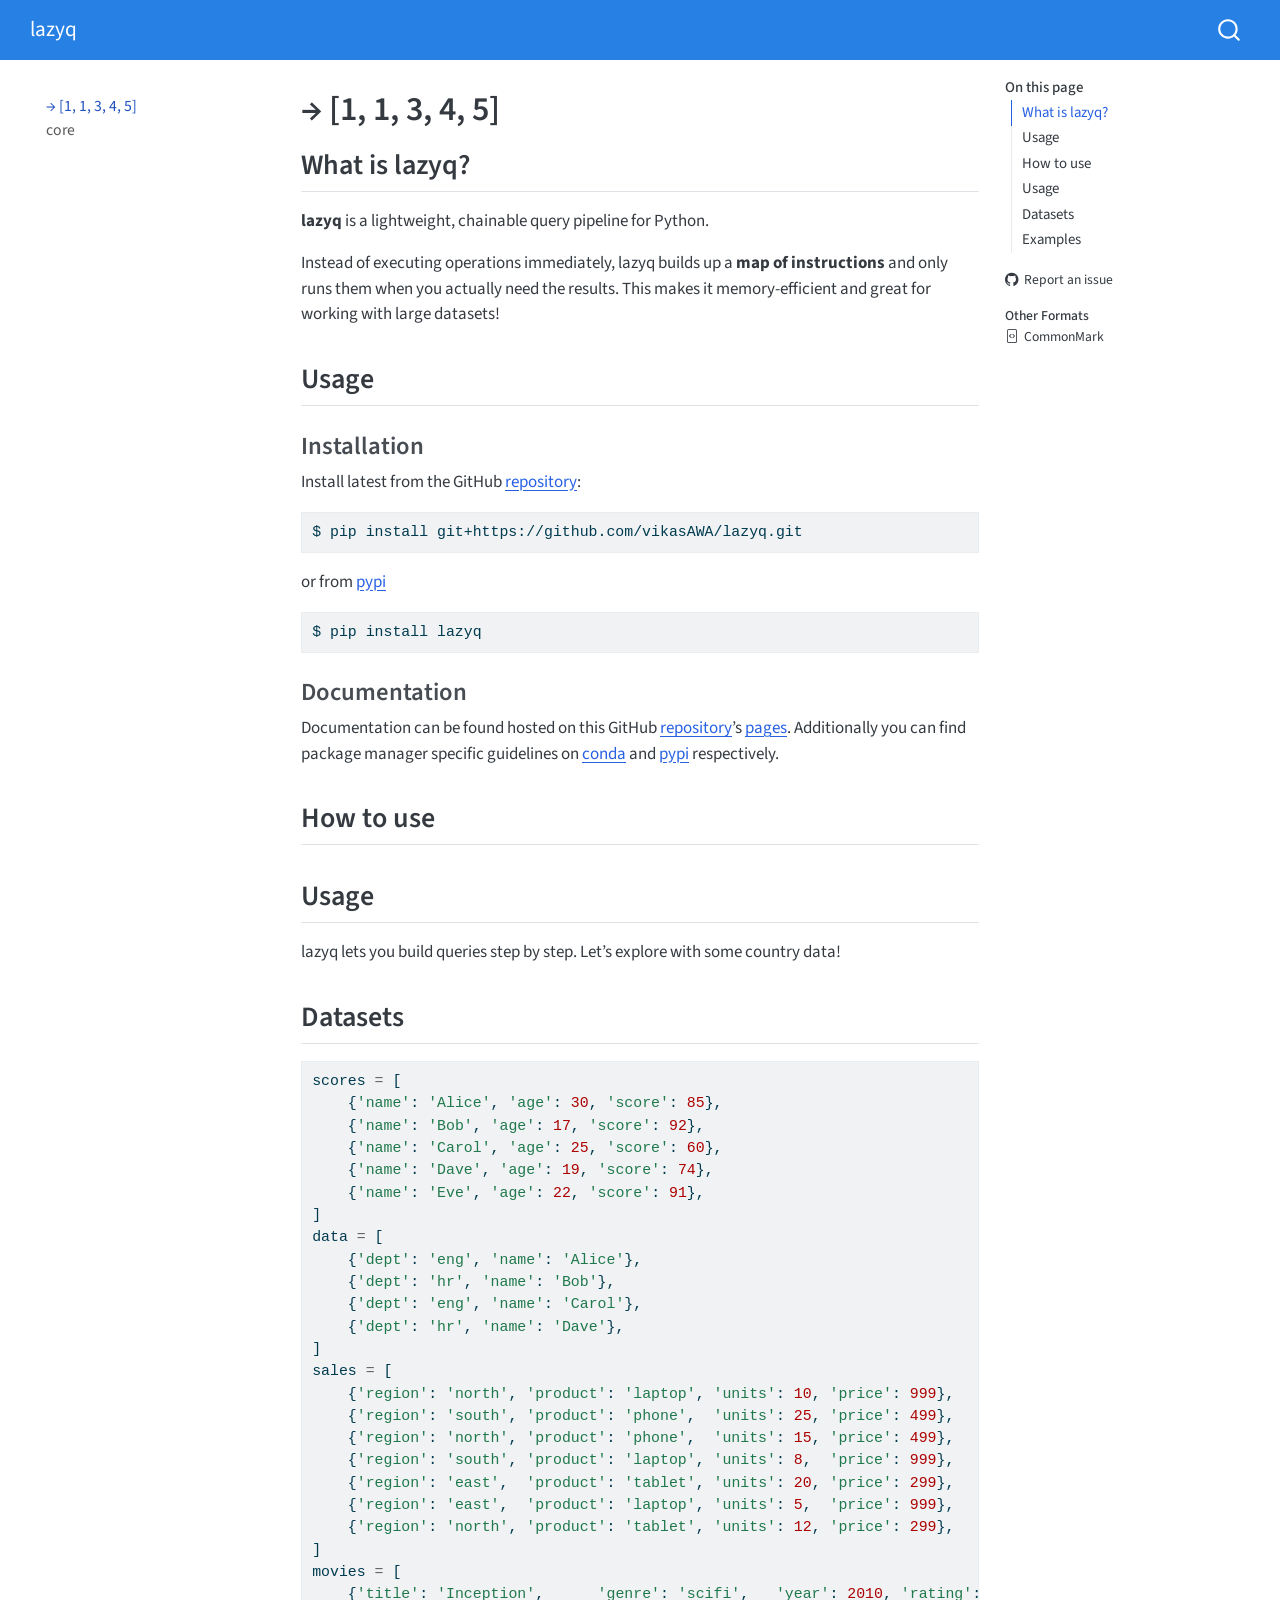
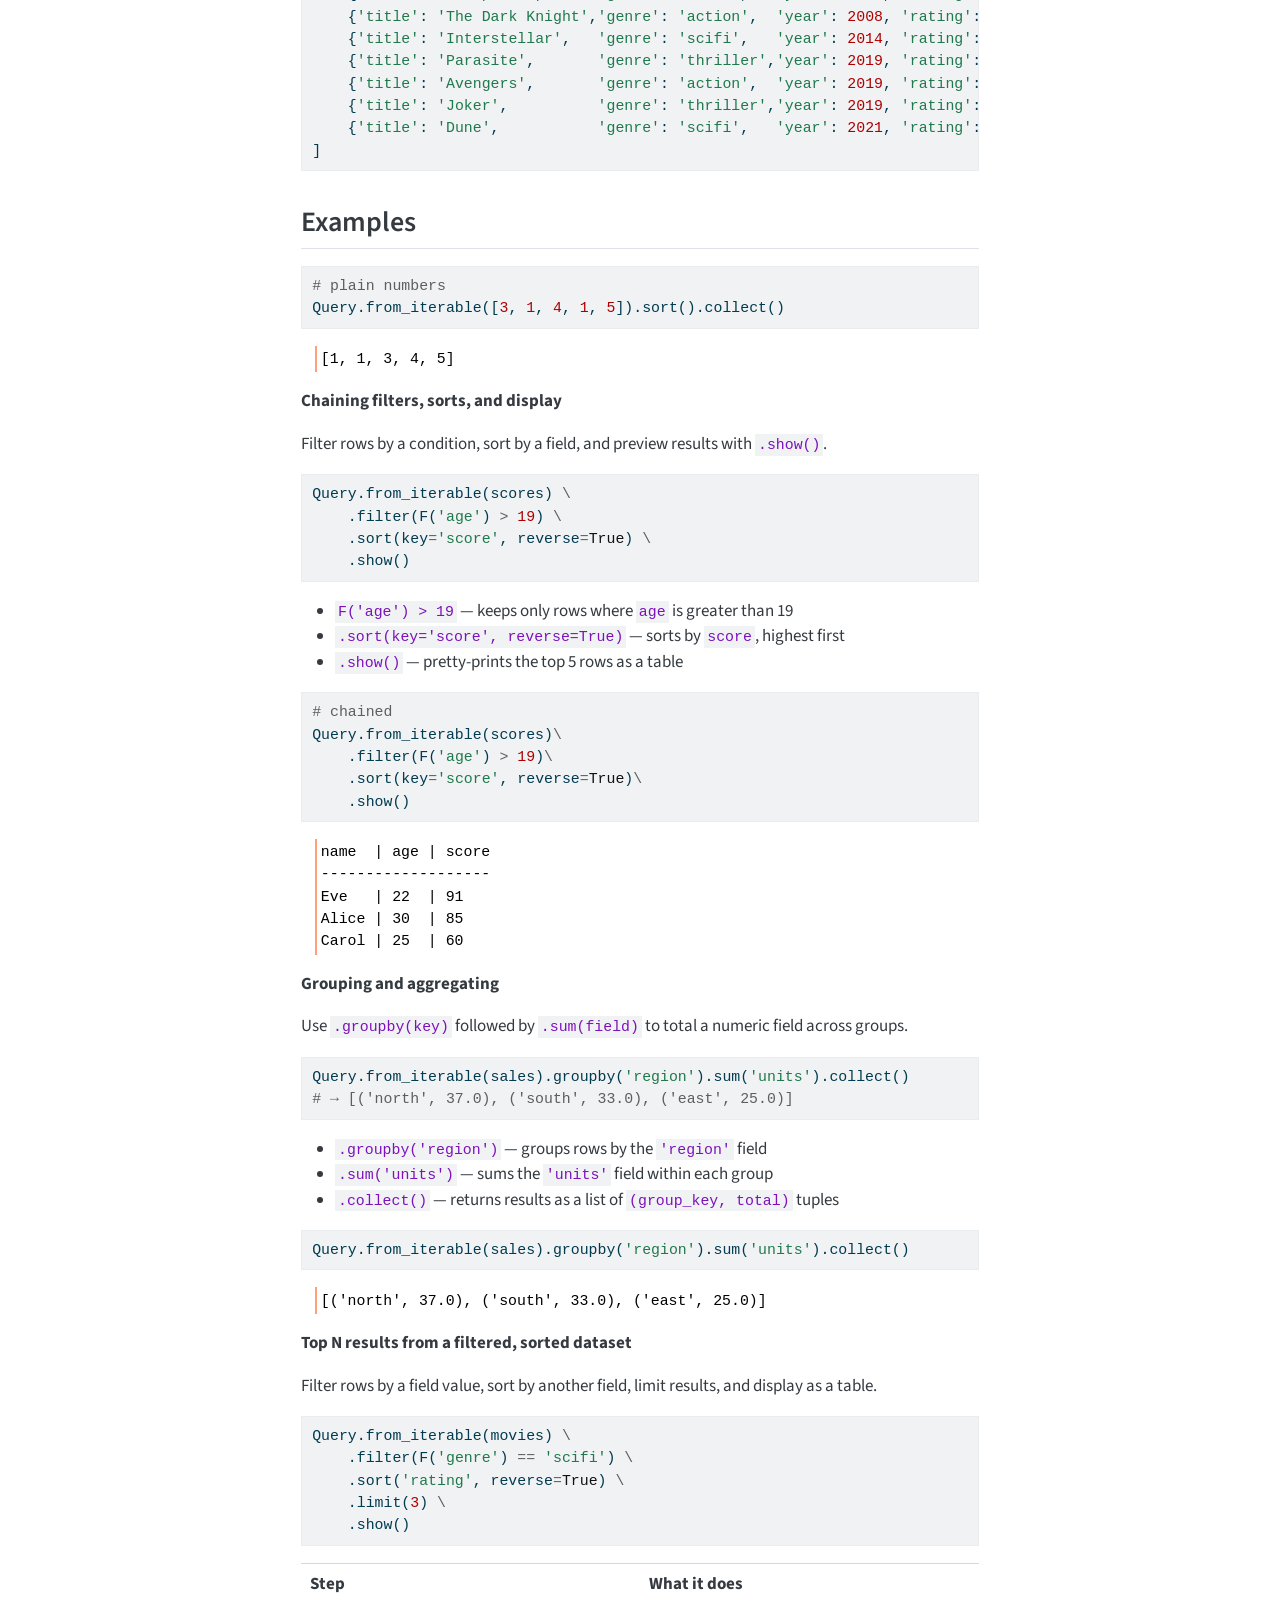
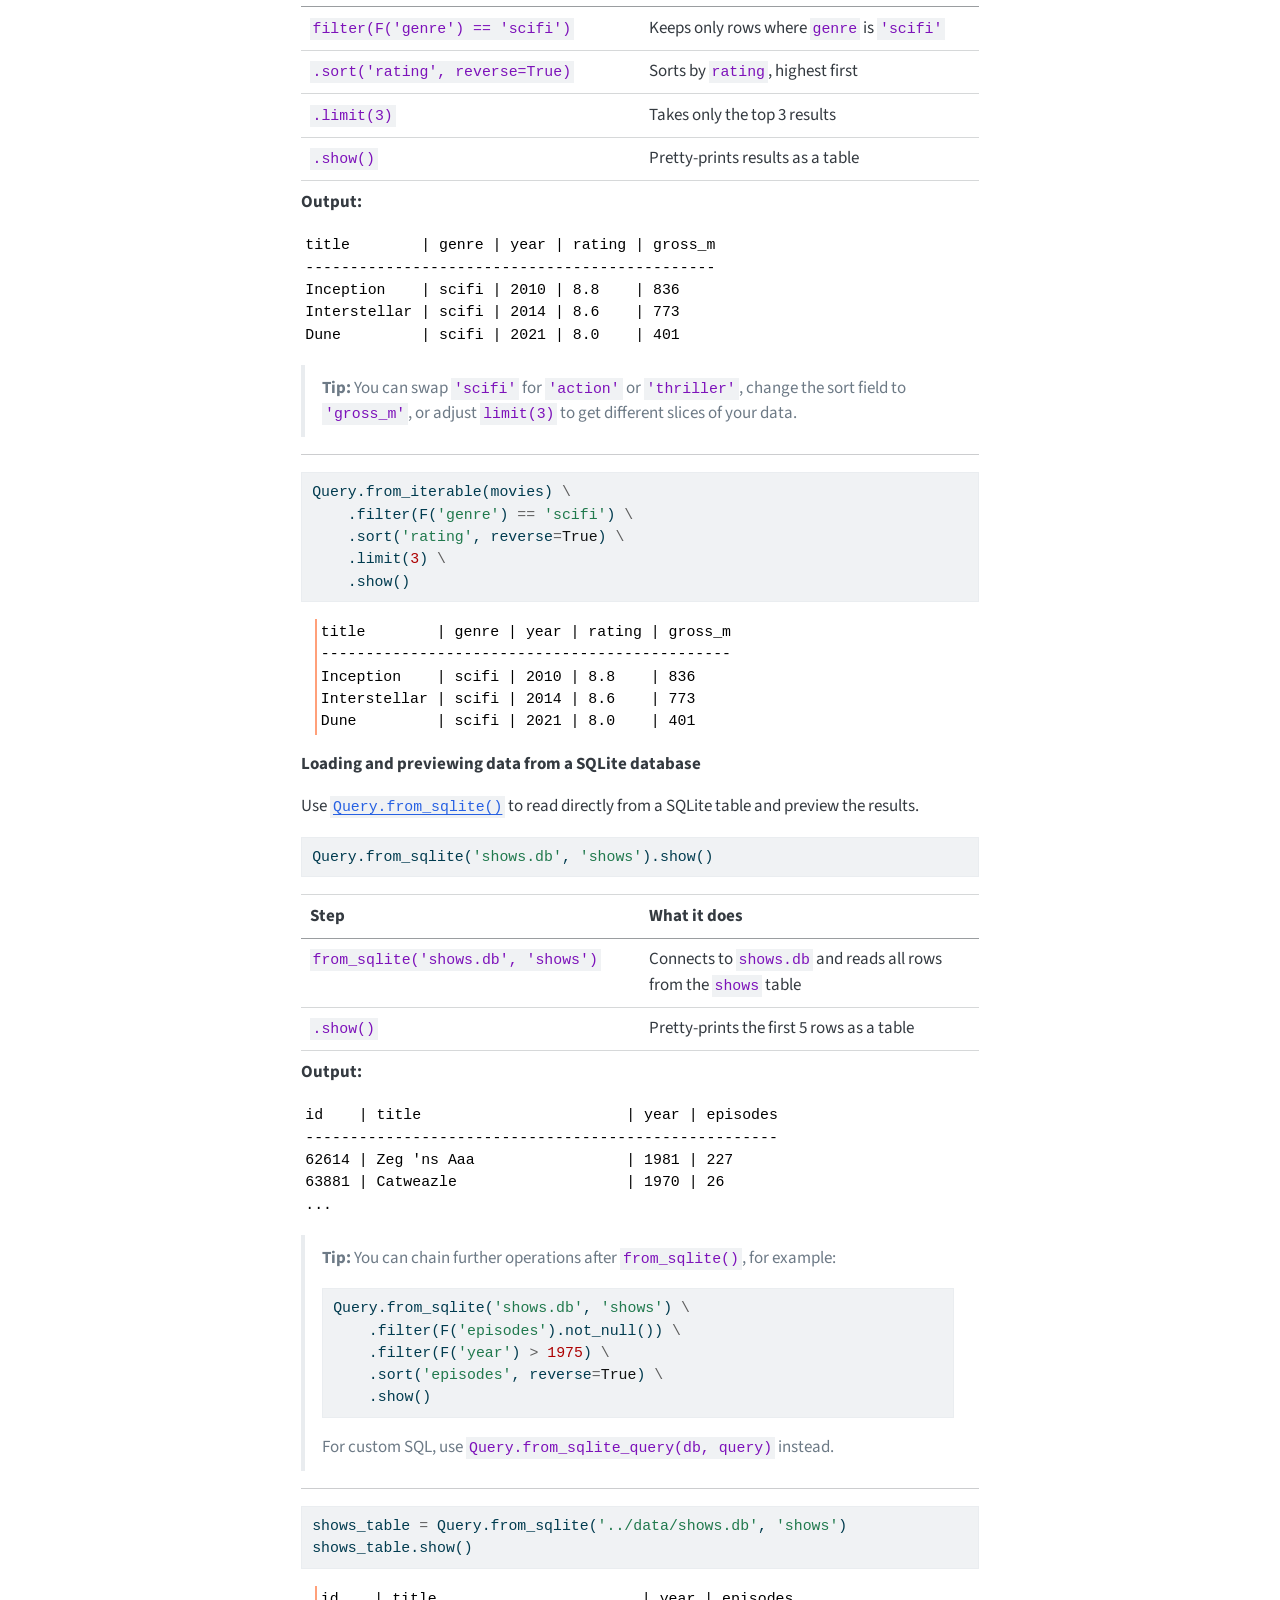
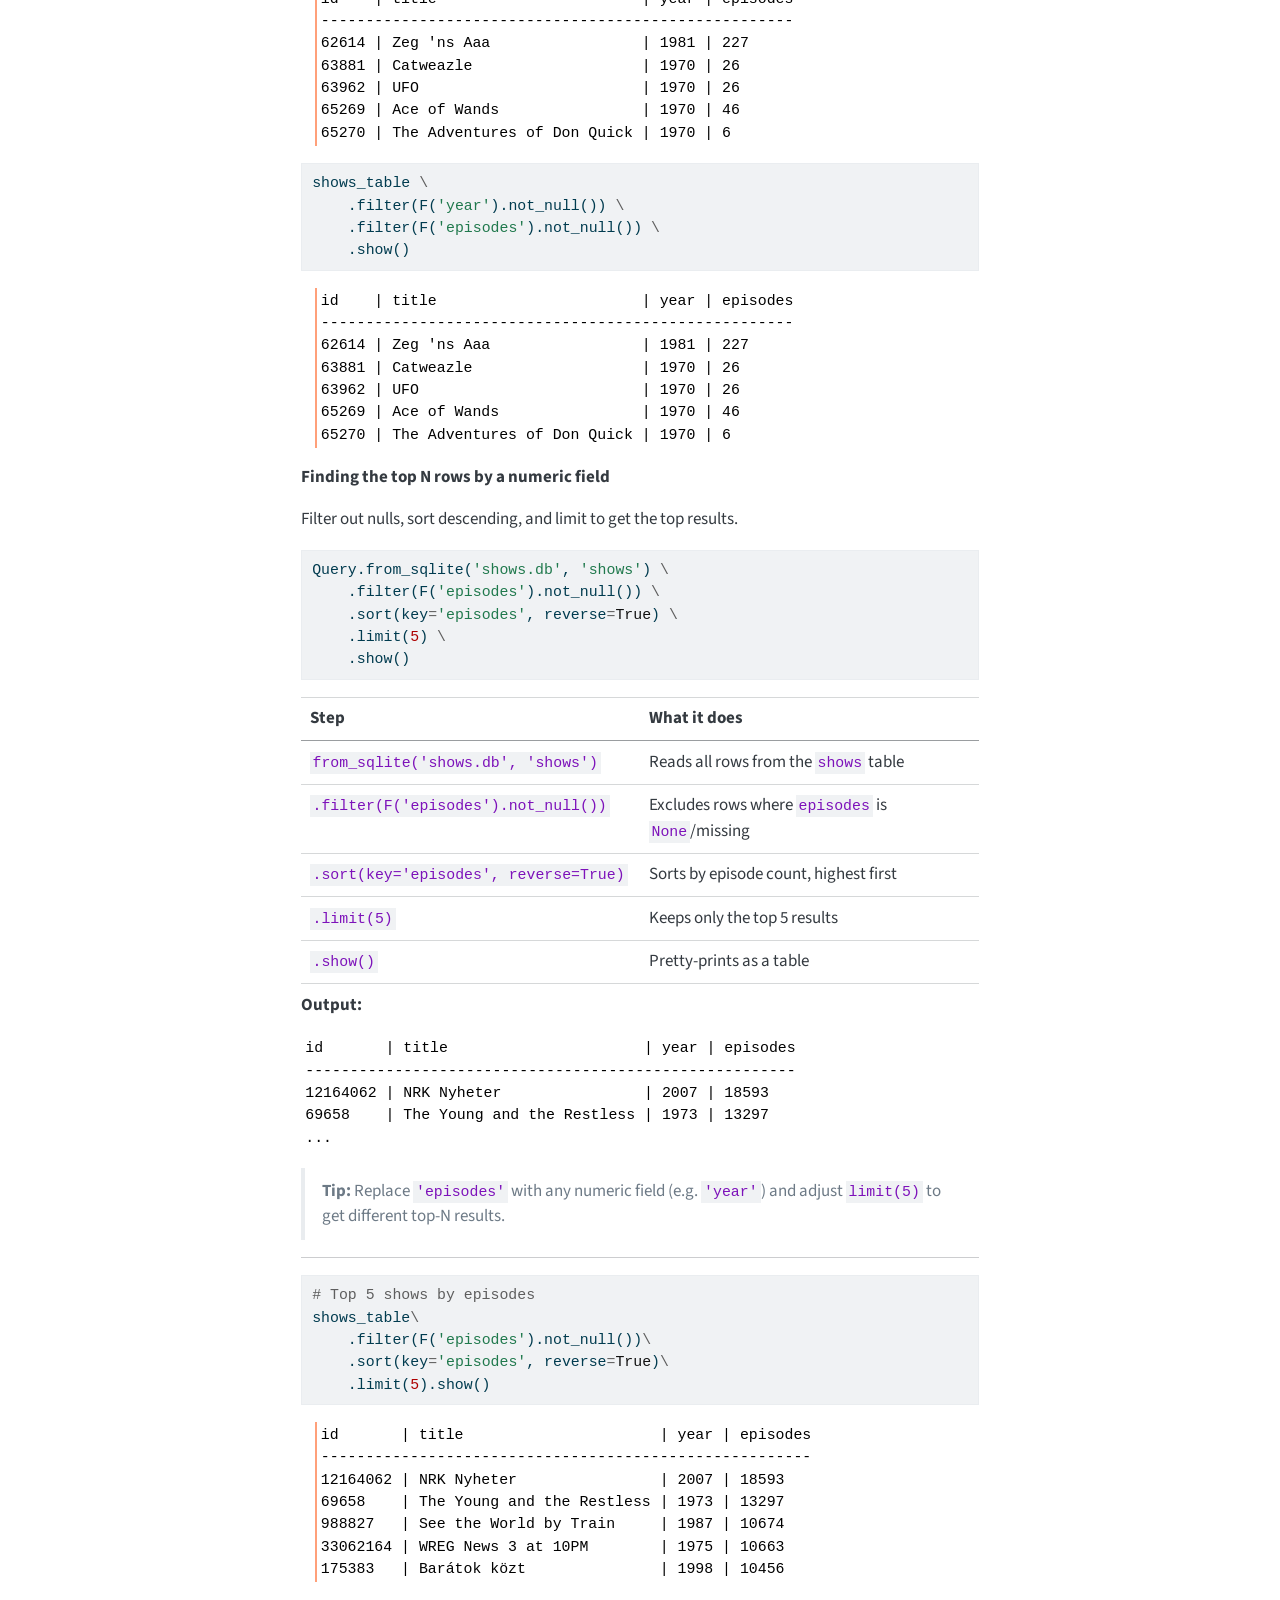
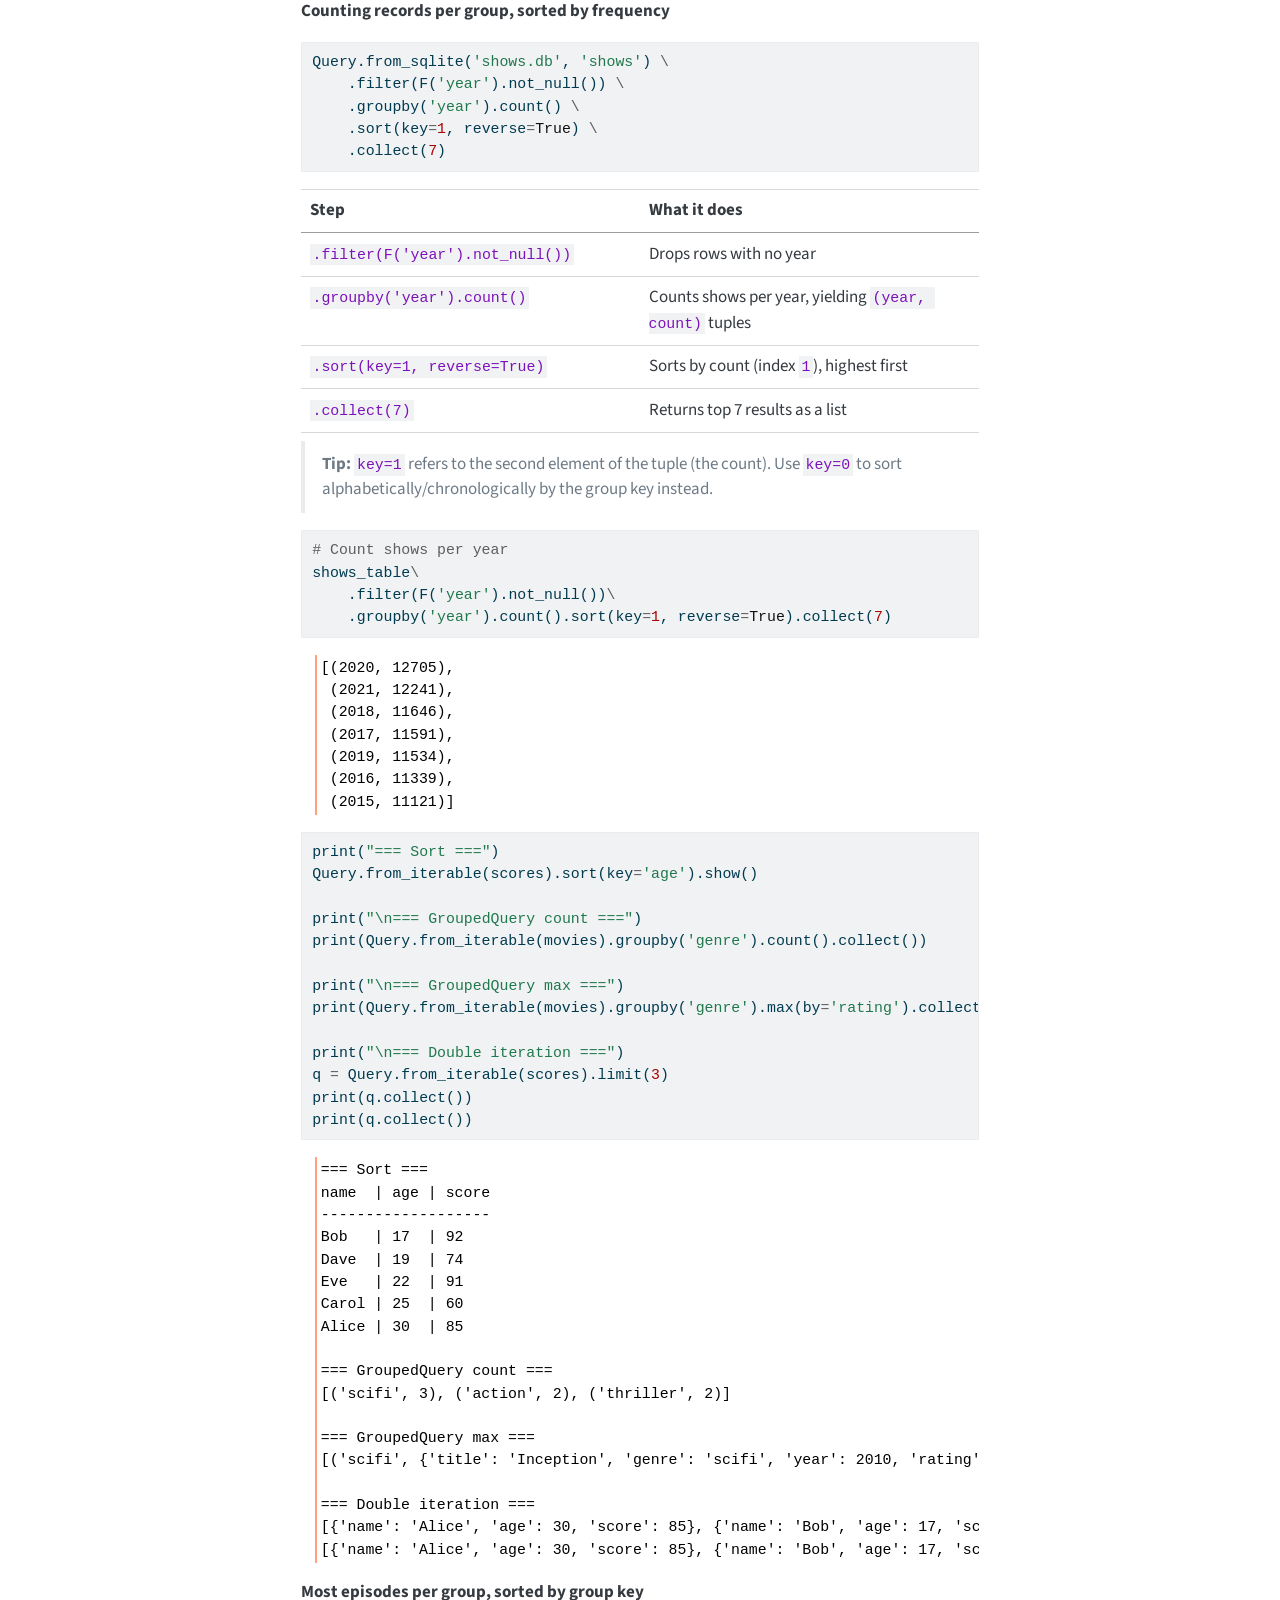
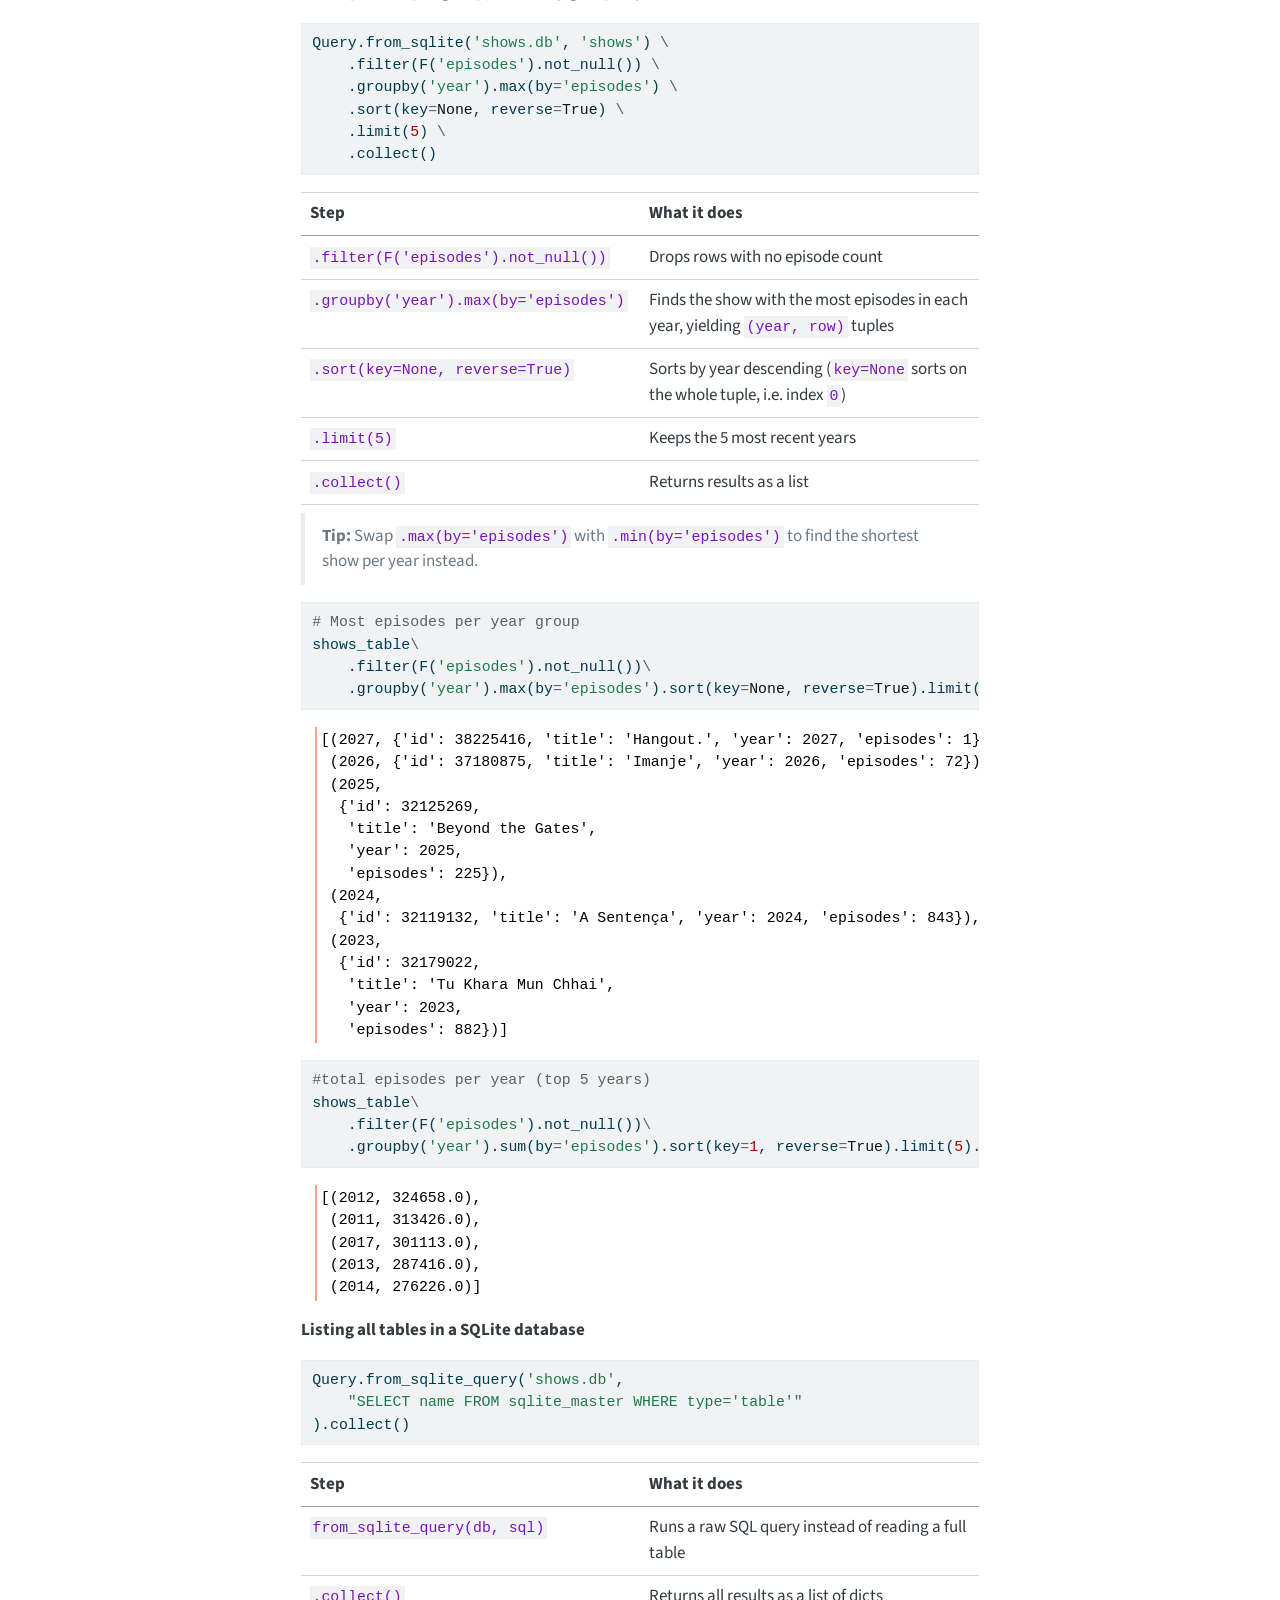
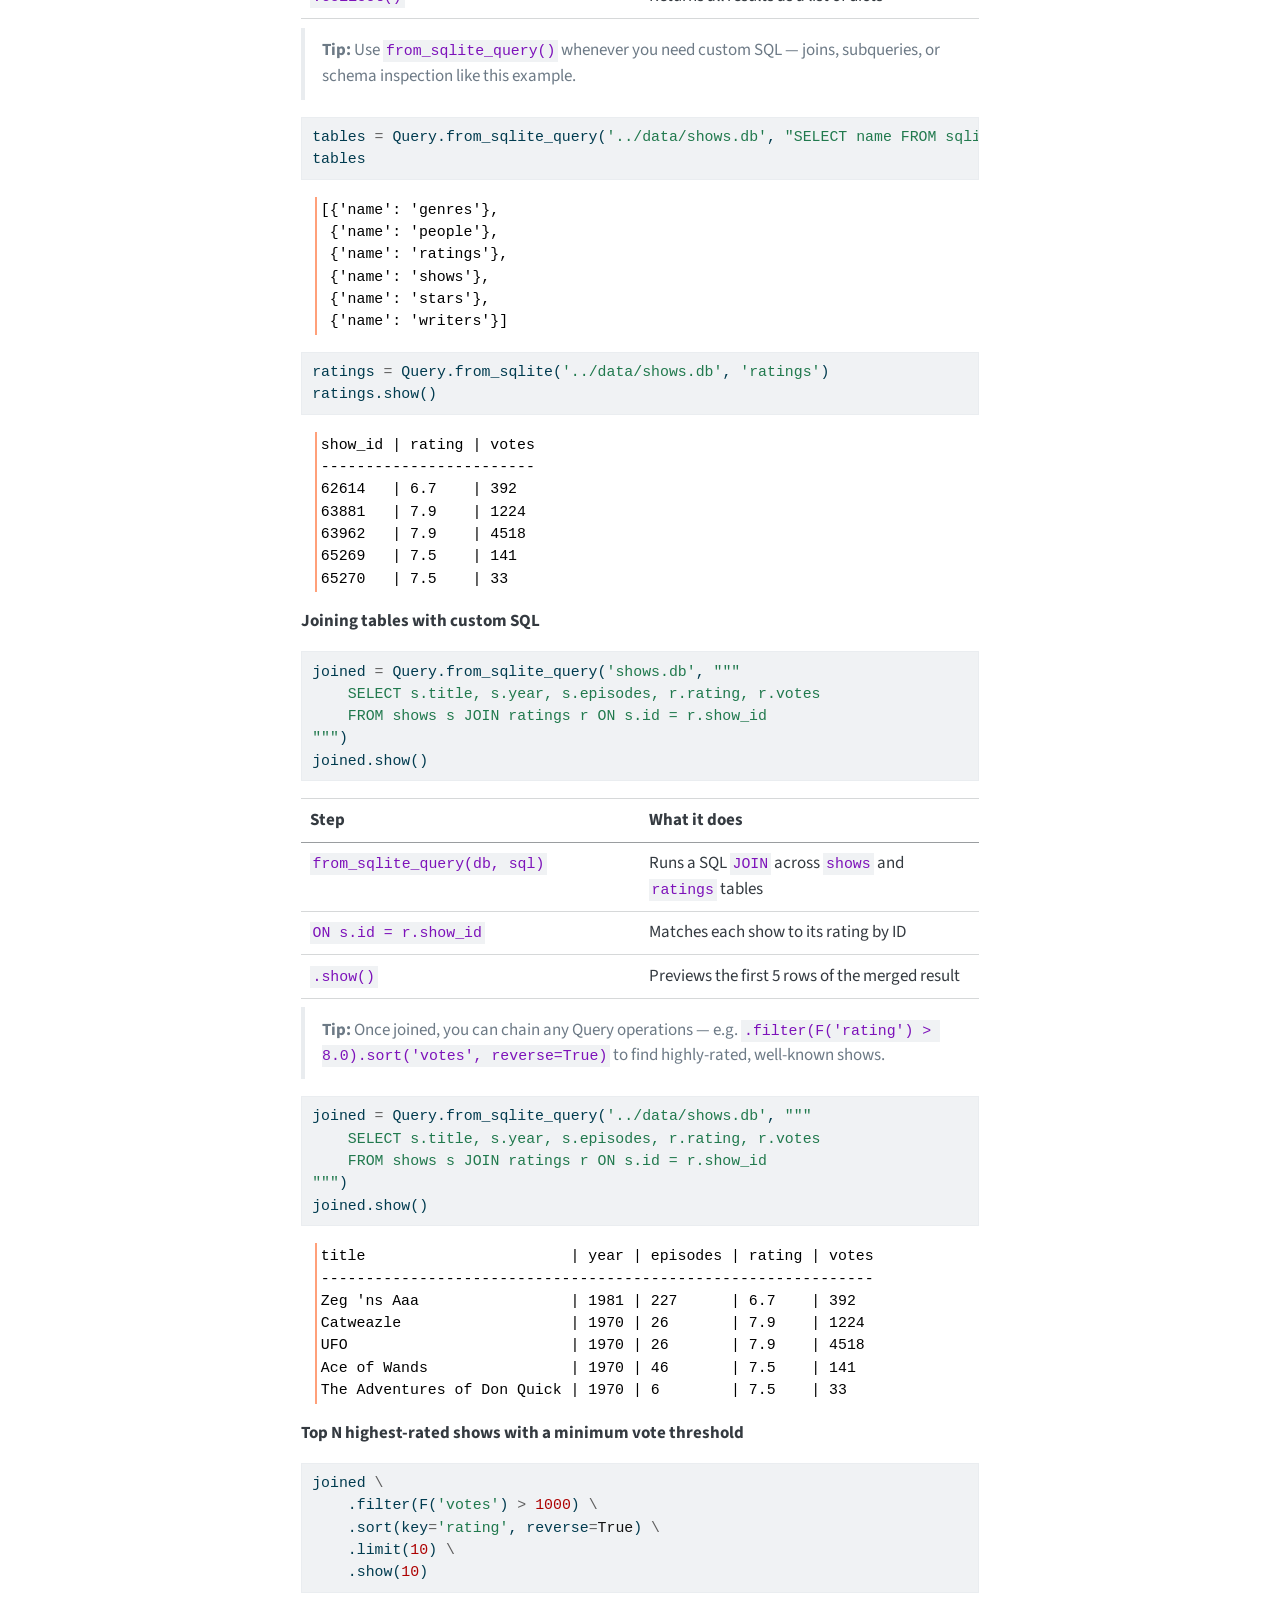
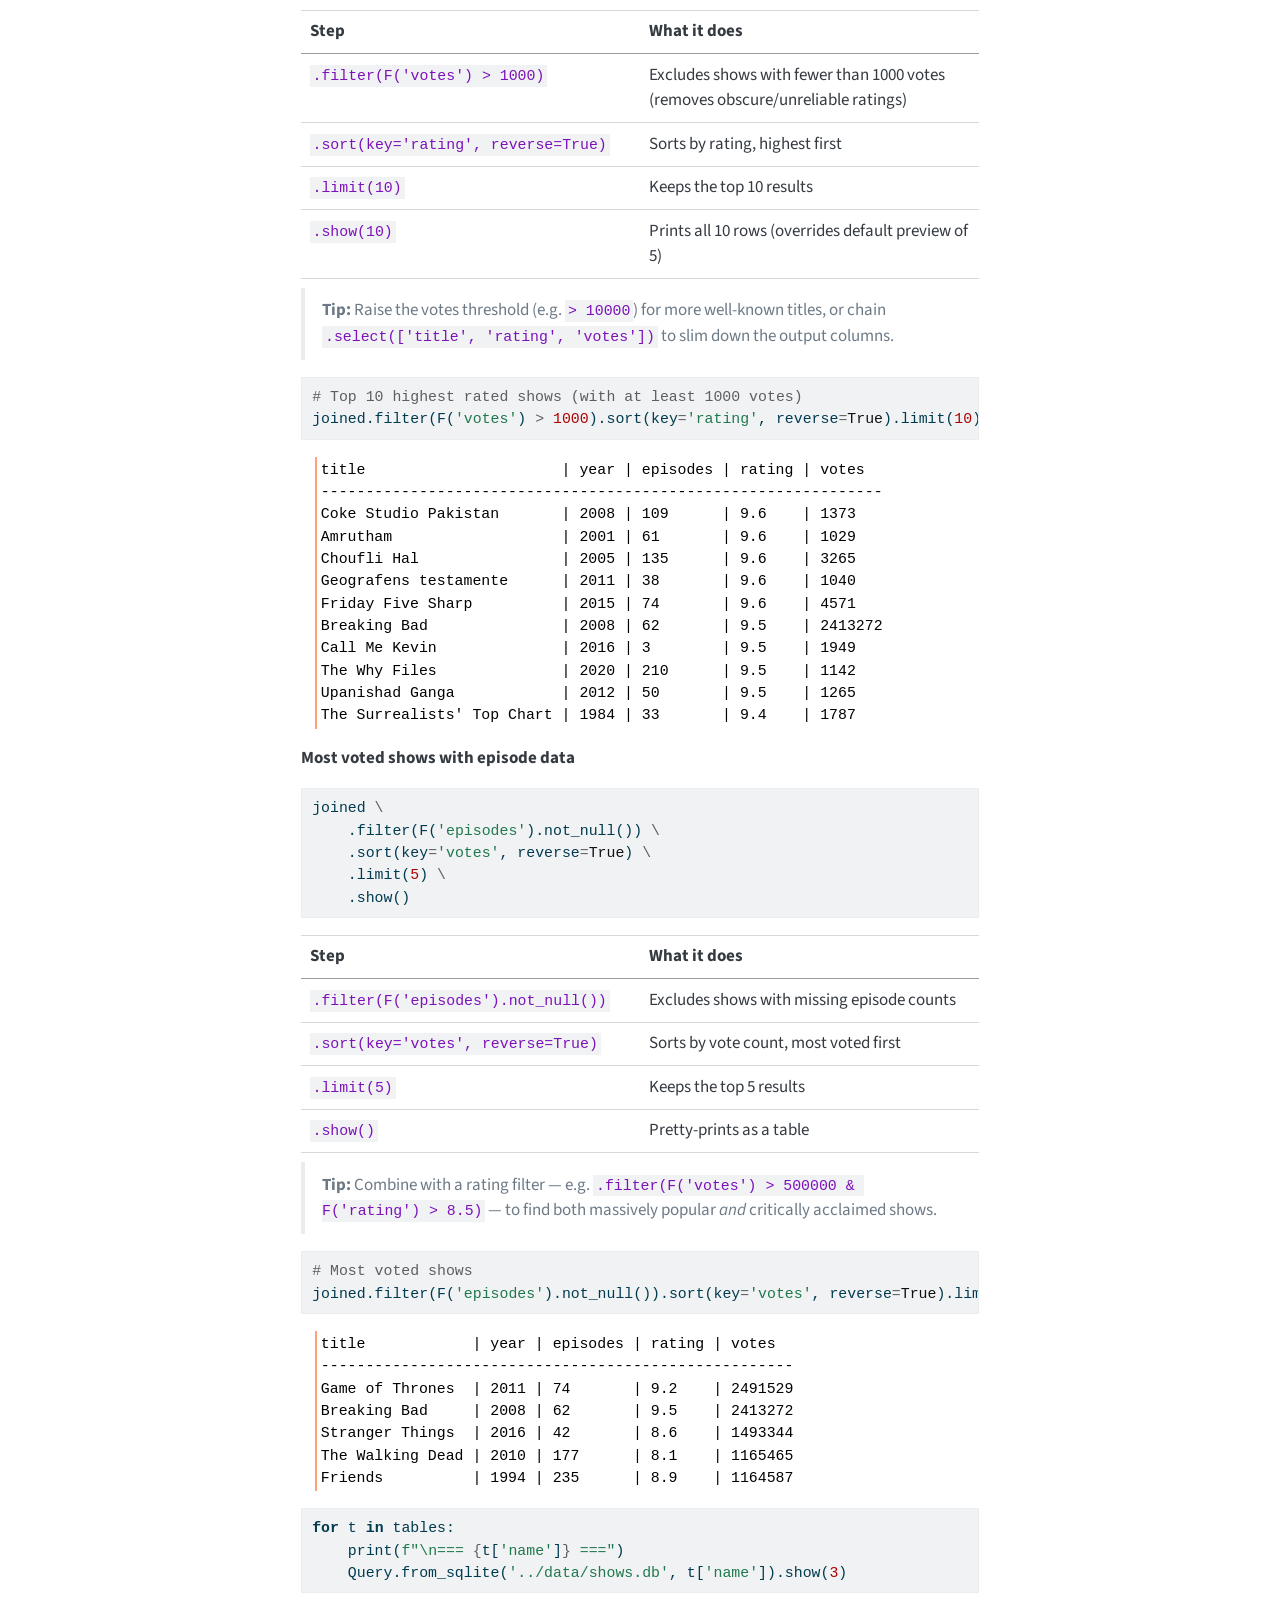
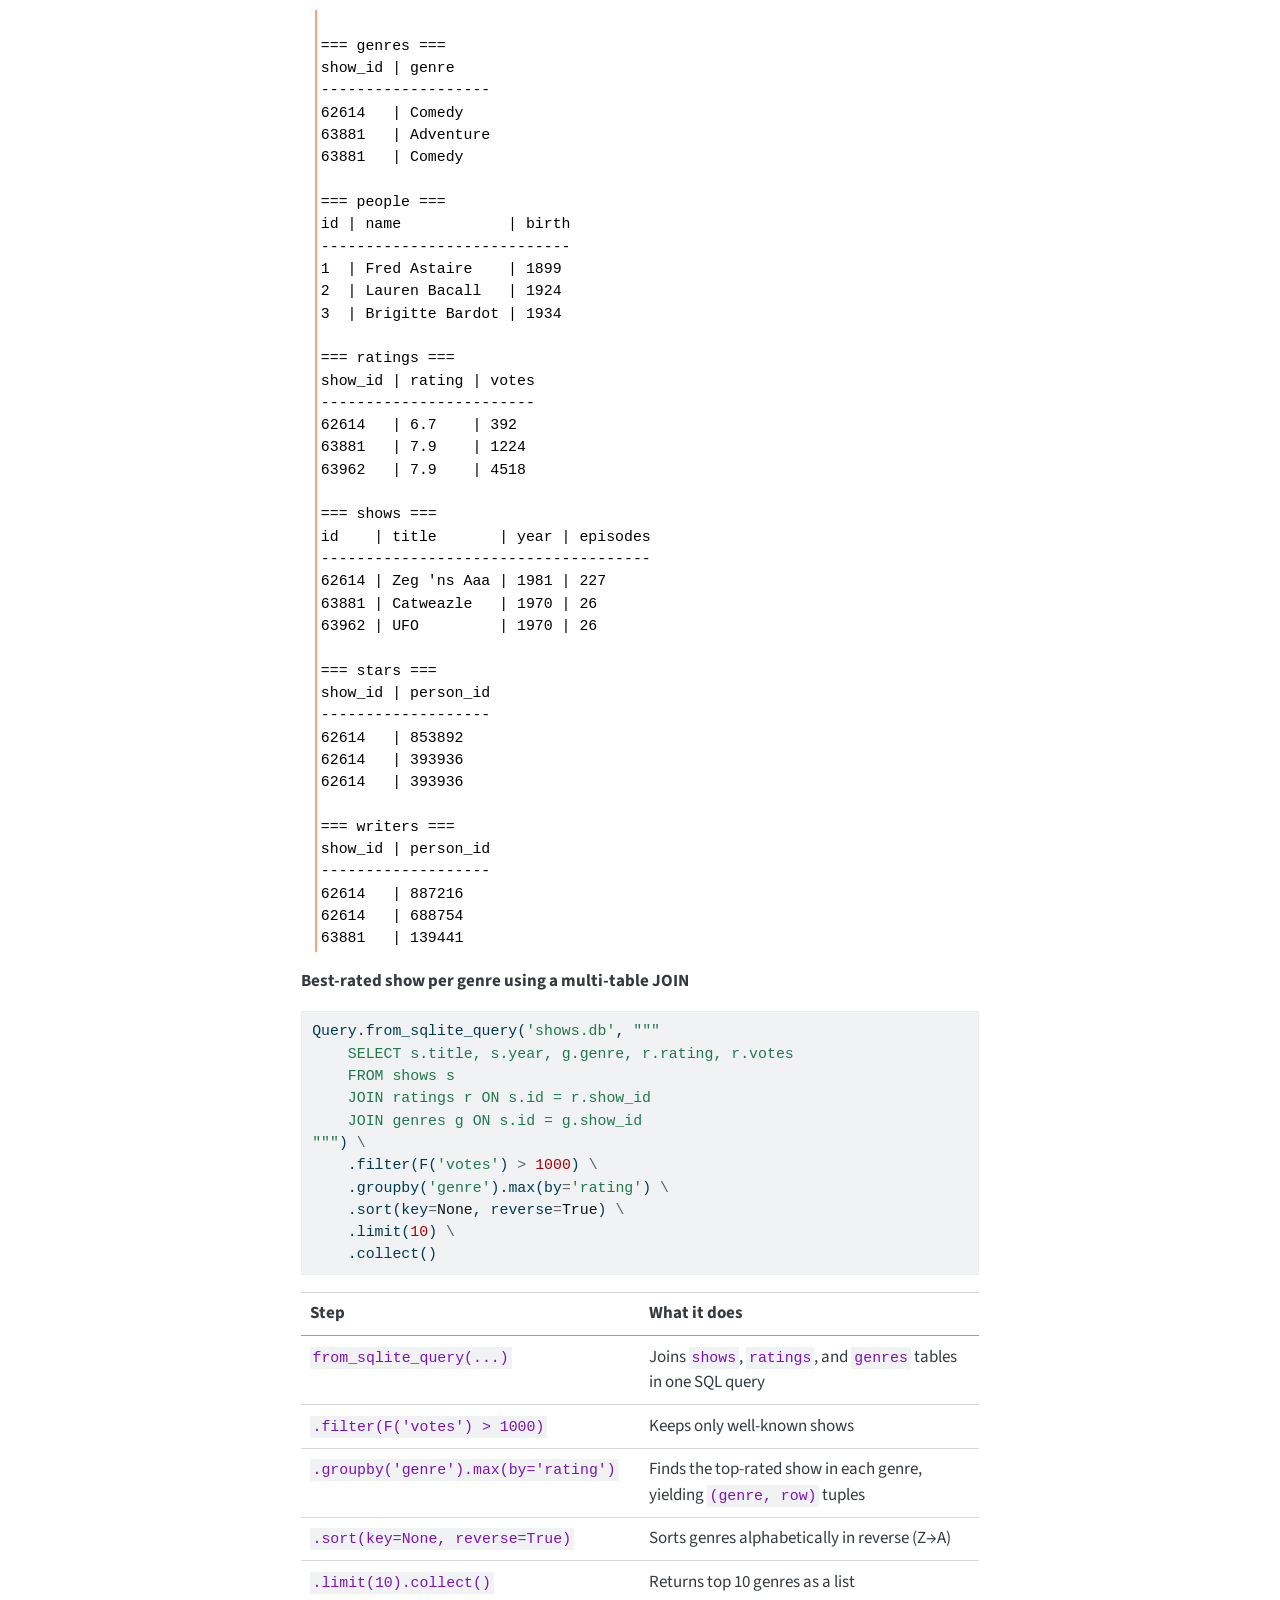
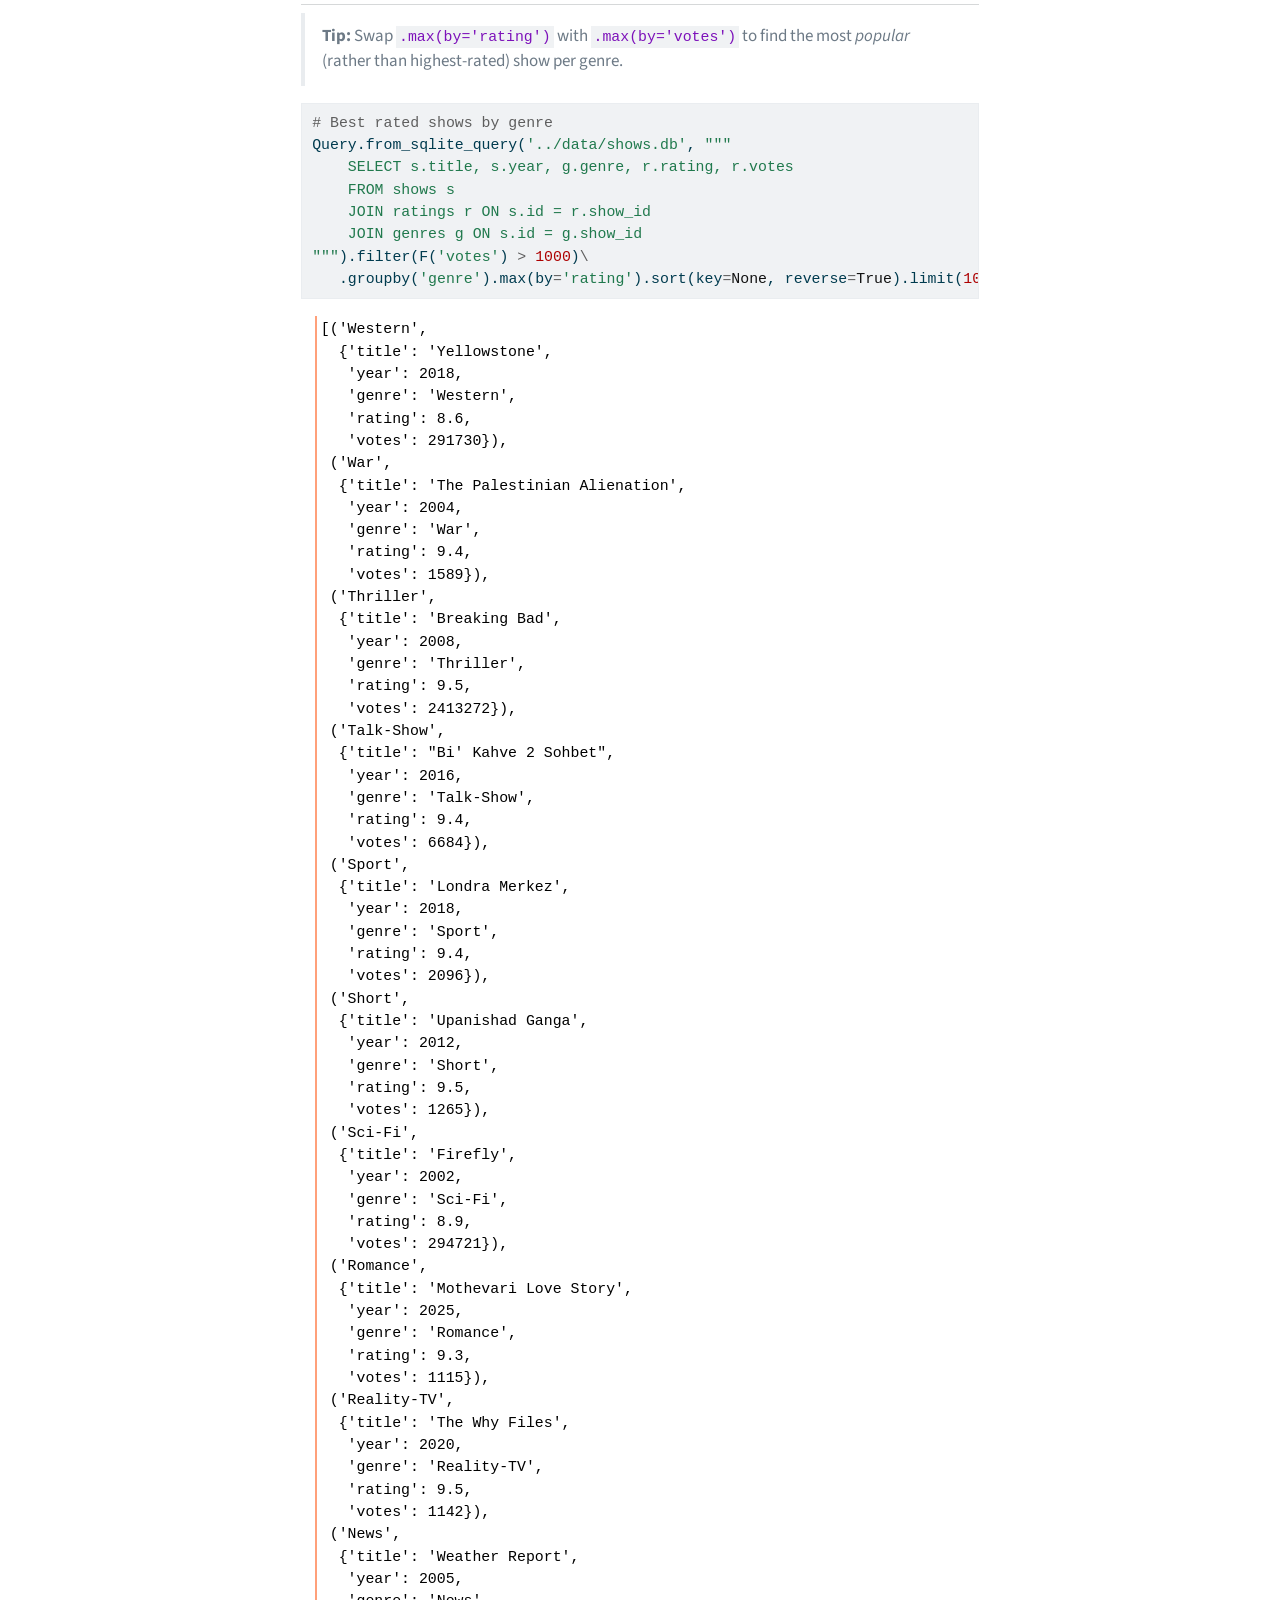
==== commit 57ada327: "Update documentation" ====
--- a/index.html
+++ b/index.html
@@ -7,7 +7,7 @@
 <meta name="viewport" content="width=device-width, initial-scale=1.0, user-scalable=yes">
 
 
-<title>lazyq</title>
+<title>→ [1, 1, 3, 4, 5] – lazyq</title>
 <style>
 code{white-space: pre-wrap;}
 span.smallcaps{font-variant: small-caps;}
@@ -106,10 +106,10 @@
 
 
 <link rel="stylesheet" href="styles.css">
-<meta property="og:title" content="lazyq">
+<meta property="og:title" content="→ [1, 1, 3, 4, 5] – lazyq">
 <meta property="og:description" content="A lightweight, chainable query pipeline for Python">
 <meta property="og:site_name" content="lazyq">
-<meta name="twitter:title" content="lazyq">
+<meta name="twitter:title" content="→ [1, 1, 3, 4, 5] – lazyq">
 <meta name="twitter:description" content="A lightweight, chainable query pipeline for Python">
 <meta name="twitter:card" content="summary">
 </head>
@@ -135,7 +135,7 @@
       <button type="button" class="quarto-btn-toggle btn" data-bs-toggle="collapse" role="button" data-bs-target=".quarto-sidebar-collapse-item" aria-controls="quarto-sidebar" aria-expanded="false" aria-label="Toggle sidebar navigation" onclick="if (window.quartoToggleHeadroom) { window.quartoToggleHeadroom(); }">
         <i class="bi bi-layout-text-sidebar-reverse"></i>
       </button>
-        <nav class="quarto-page-breadcrumbs" aria-label="breadcrumb"><ol class="breadcrumb"><li class="breadcrumb-item"><a href="./index.html">What is lazyq?</a></li></ol></nav>
+        <nav class="quarto-page-breadcrumbs" aria-label="breadcrumb"><ol class="breadcrumb"><li class="breadcrumb-item"><a href="./index.html">→ [1, 1, 3, 4, 5]</a></li></ol></nav>
         <a class="flex-grow-1" role="navigation" data-bs-toggle="collapse" data-bs-target=".quarto-sidebar-collapse-item" aria-controls="quarto-sidebar" aria-expanded="false" aria-label="Toggle sidebar navigation" onclick="if (window.quartoToggleHeadroom) { window.quartoToggleHeadroom(); }">      
         </a>
     </div>
@@ -150,7 +150,7 @@
         <li class="sidebar-item">
   <div class="sidebar-item-container"> 
   <a href="./index.html" class="sidebar-item-text sidebar-link active">
- <span class="menu-text">What is lazyq?</span></a>
+ <span class="menu-text">→ [1, 1, 3, 4, 5]</span></a>
   </div>
 </li>
         <li class="sidebar-item">
@@ -177,36 +177,31 @@
   </ul></li>
   <li><a href="#how-to-use" id="toc-how-to-use" class="nav-link" data-scroll-target="#how-to-use">How to use</a></li>
   <li><a href="#usage-1" id="toc-usage-1" class="nav-link" data-scroll-target="#usage-1">Usage</a></li>
-  <li><a href="#exploring-with-a-list-of-dicts" id="toc-exploring-with-a-list-of-dicts" class="nav-link" data-scroll-target="#exploring-with-a-list-of-dicts">Exploring with a list of dicts</a>
-  <ul class="collapse">
-  <li><a href="#query-1-lets-just-get-all-country-names." id="toc-query-1-lets-just-get-all-country-names." class="nav-link" data-scroll-target="#query-1-lets-just-get-all-country-names."><strong>Query 1:</strong> Let’s just get all country names.</a></li>
-  <li><a href="#query-2-which-continents-have-more-than-one-country-in-our-list" id="toc-query-2-which-continents-have-more-than-one-country-in-our-list" class="nav-link" data-scroll-target="#query-2-which-continents-have-more-than-one-country-in-our-list"><strong>Query 2:</strong> Which continents have more than one country in our list?</a></li>
-  <li><a href="#query-3-top-3-richest-countries-by-gdp" id="toc-query-3-top-3-richest-countries-by-gdp" class="nav-link" data-scroll-target="#query-3-top-3-richest-countries-by-gdp"><strong>Query 3:</strong> Top 3 richest countries by GDP</a></li>
-  <li><a href="#query-4-countries-with-population-over-200-million" id="toc-query-4-countries-with-population-over-200-million" class="nav-link" data-scroll-target="#query-4-countries-with-population-over-200-million"><strong>Query 4:</strong> Countries with population over 200 million</a></li>
-  <li><a href="#query-5-total-population-per-continent" id="toc-query-5-total-population-per-continent" class="nav-link" data-scroll-target="#query-5-total-population-per-continent"><strong>Query 5:</strong> Total Population per Continent</a></li>
-  <li><a href="#query-6-largest-country-by-area-in-each-continent" id="toc-query-6-largest-country-by-area-in-each-continent" class="nav-link" data-scroll-target="#query-6-largest-country-by-area-in-each-continent"><strong>Query 6:</strong> Largest Country by Area in Each Continent</a></li>
-  </ul></li>
-  <li><a href="#cs50-language-popularity-survey-csv" id="toc-cs50-language-popularity-survey-csv" class="nav-link" data-scroll-target="#cs50-language-popularity-survey-csv">🐍 CS50 Language Popularity Survey CSV</a>
-  <ul class="collapse">
-  <li><a href="#how-many-people-use-python-vs-other-languages" id="toc-how-many-people-use-python-vs-other-languages" class="nav-link" data-scroll-target="#how-many-people-use-python-vs-other-languages">How many people use Python vs other languages?</a></li>
-  <li><a href="#most-common-problem" id="toc-most-common-problem" class="nav-link" data-scroll-target="#most-common-problem">Most Common Problem</a></li>
-  <li><a href="#filter-by-language" id="toc-filter-by-language" class="nav-link" data-scroll-target="#filter-by-language">Filter by Language</a></li>
-  </ul></li>
-  <li><a href="#working-with-sqlite" id="toc-working-with-sqlite" class="nav-link" data-scroll-target="#working-with-sqlite">Working with SQLite</a>
-  <ul class="collapse">
-  <li><a href="#imdb-shows" id="toc-imdb-shows" class="nav-link" data-scroll-target="#imdb-shows">IMDB shows</a></li>
-  <li><a href="#explore-available-tables" id="toc-explore-available-tables" class="nav-link" data-scroll-target="#explore-available-tables">Explore Available Tables</a></li>
-  <li><a href="#top-5-shows-with-most-episodes" id="toc-top-5-shows-with-most-episodes" class="nav-link" data-scroll-target="#top-5-shows-with-most-episodes">Top 5 Shows with Most Episodes</a></li>
-  <li><a href="#top-5-highest-rated-shows" id="toc-top-5-highest-rated-shows" class="nav-link" data-scroll-target="#top-5-highest-rated-shows">Top 5 Highest Rated Shows</a></li>
-  <li><a href="#filter-shows-by-year" id="toc-filter-shows-by-year" class="nav-link" data-scroll-target="#filter-shows-by-year">Filter Shows by Year</a></li>
-  </ul></li>
+  <li><a href="#datasets" id="toc-datasets" class="nav-link" data-scroll-target="#datasets">Datasets</a></li>
+  <li><a href="#examples" id="toc-examples" class="nav-link" data-scroll-target="#examples">Examples</a></li>
   </ul>
-<div class="toc-actions"><ul><li><a href="https://github.com/vikasAWA/lazyq/issues/new" class="toc-action"><i class="bi bi-github"></i>Report an issue</a></li></ul></div><div class="quarto-alternate-formats"><h2>Other Formats</h2><ul><li><a href="index.md"><i class="bi bi-file-code"></i>CommonMark</a></li></ul></div></nav>
+<div class="toc-actions"><ul><li><a href="https://github.com/vikasAWA/lazyq/issues/new" class="toc-action"><i class="bi bi-github"></i>Report an issue</a></li></ul></div><div class="quarto-alternate-formats"><h2>Other Formats</h2><ul><li><a href="index.html.md"><i class="bi bi-file-code"></i>CommonMark</a></li></ul></div></nav>
     </div>
 <!-- main -->
-<main class="content" id="quarto-document-content"><header id="title-block-header" class="quarto-title-block"></header>
-
-
+<main class="content" id="quarto-document-content">
+
+<header id="title-block-header" class="quarto-title-block default">
+<div class="quarto-title">
+<h1 class="title">→ [1, 1, 3, 4, 5]</h1>
+</div>
+
+
+
+<div class="quarto-title-meta">
+
+    
+  
+    
+  </div>
+  
+
+
+</header>
 
 
 <!-- WARNING: THIS FILE WAS AUTOGENERATED! DO NOT EDIT! -->
@@ -236,305 +231,489 @@
 <h2 class="anchored" data-anchor-id="usage-1">Usage</h2>
 <p>lazyq lets you build queries step by step. Let’s explore with some country data!</p>
 </section>
-<section id="exploring-with-a-list-of-dicts" class="level2">
-<h2 class="anchored" data-anchor-id="exploring-with-a-list-of-dicts">Exploring with a list of dicts</h2>
-<p>Let’s start simple — here’s a list of countries. We’ll use <a href="https://vikasAWA.github.io/lazyq/core.html#query.from_iterable"><code>Query.from_iterable()</code></a> to wrap it.</p>
-<div id="0929ba18" class="cell" data-execution_count="2">
-<div class="code-copy-outer-scaffold"><div class="sourceCode cell-code" id="cb3"><pre class="sourceCode python code-with-copy"><code class="sourceCode python"><span id="cb3-1"><a href="#cb3-1" aria-hidden="true" tabindex="-1"></a><span class="im">from</span> lazyq <span class="im">import</span> <span class="op">*</span></span>
-<span id="cb3-2"><a href="#cb3-2" aria-hidden="true" tabindex="-1"></a></span>
-<span id="cb3-3"><a href="#cb3-3" aria-hidden="true" tabindex="-1"></a>countries <span class="op">=</span> [</span>
-<span id="cb3-4"><a href="#cb3-4" aria-hidden="true" tabindex="-1"></a>    {<span class="st">"name"</span>: <span class="st">"India"</span>, <span class="st">"continent"</span>: <span class="st">"Asia"</span>, <span class="st">"population"</span>: <span class="dv">1428000000</span>, <span class="st">"gdp"</span>: <span class="dv">3750000000000</span>, <span class="st">"area_km2"</span>: <span class="dv">3287263</span>},</span>
-<span id="cb3-5"><a href="#cb3-5" aria-hidden="true" tabindex="-1"></a>    {<span class="st">"name"</span>: <span class="st">"China"</span>, <span class="st">"continent"</span>: <span class="st">"Asia"</span>, <span class="st">"population"</span>: <span class="dv">1425000000</span>, <span class="st">"gdp"</span>: <span class="dv">17700000000000</span>, <span class="st">"area_km2"</span>: <span class="dv">9596960</span>},</span>
-<span id="cb3-6"><a href="#cb3-6" aria-hidden="true" tabindex="-1"></a>    {<span class="st">"name"</span>: <span class="st">"USA"</span>, <span class="st">"continent"</span>: <span class="st">"North America"</span>, <span class="st">"population"</span>: <span class="dv">331000000</span>, <span class="st">"gdp"</span>: <span class="dv">25460000000000</span>, <span class="st">"area_km2"</span>: <span class="dv">9833517</span>},</span>
-<span id="cb3-7"><a href="#cb3-7" aria-hidden="true" tabindex="-1"></a>    {<span class="st">"name"</span>: <span class="st">"Brazil"</span>, <span class="st">"continent"</span>: <span class="st">"South America"</span>, <span class="st">"population"</span>: <span class="dv">215000000</span>, <span class="st">"gdp"</span>: <span class="dv">1920000000000</span>, <span class="st">"area_km2"</span>: <span class="dv">8515767</span>},</span>
-<span id="cb3-8"><a href="#cb3-8" aria-hidden="true" tabindex="-1"></a>    {<span class="st">"name"</span>: <span class="st">"Nigeria"</span>, <span class="st">"continent"</span>: <span class="st">"Africa"</span>, <span class="st">"population"</span>: <span class="dv">218000000</span>, <span class="st">"gdp"</span>: <span class="dv">477000000000</span>, <span class="st">"area_km2"</span>: <span class="dv">923768</span>},</span>
-<span id="cb3-9"><a href="#cb3-9" aria-hidden="true" tabindex="-1"></a>    {<span class="st">"name"</span>: <span class="st">"Germany"</span>, <span class="st">"continent"</span>: <span class="st">"Europe"</span>, <span class="st">"population"</span>: <span class="dv">84000000</span>, <span class="st">"gdp"</span>: <span class="dv">4070000000000</span>, <span class="st">"area_km2"</span>: <span class="dv">357114</span>},</span>
-<span id="cb3-10"><a href="#cb3-10" aria-hidden="true" tabindex="-1"></a>    {<span class="st">"name"</span>: <span class="st">"Australia"</span>, <span class="st">"continent"</span>: <span class="st">"Oceania"</span>, <span class="st">"population"</span>: <span class="dv">26000000</span>, <span class="st">"gdp"</span>: <span class="dv">1693000000000</span>, <span class="st">"area_km2"</span>: <span class="dv">7692024</span>},</span>
-<span id="cb3-11"><a href="#cb3-11" aria-hidden="true" tabindex="-1"></a>    {<span class="st">"name"</span>: <span class="st">"Egypt"</span>, <span class="st">"continent"</span>: <span class="st">"Africa"</span>, <span class="st">"population"</span>: <span class="dv">105000000</span>, <span class="st">"gdp"</span>: <span class="dv">387000000000</span>, <span class="st">"area_km2"</span>: <span class="dv">1002450</span>},</span>
-<span id="cb3-12"><a href="#cb3-12" aria-hidden="true" tabindex="-1"></a>    {<span class="st">"name"</span>: <span class="st">"France"</span>, <span class="st">"continent"</span>: <span class="st">"Europe"</span>, <span class="st">"population"</span>: <span class="dv">68000000</span>, <span class="st">"gdp"</span>: <span class="dv">2780000000000</span>, <span class="st">"area_km2"</span>: <span class="dv">551695</span>},</span>
-<span id="cb3-13"><a href="#cb3-13" aria-hidden="true" tabindex="-1"></a>    {<span class="st">"name"</span>: <span class="st">"Canada"</span>, <span class="st">"continent"</span>: <span class="st">"North America"</span>, <span class="st">"population"</span>: <span class="dv">38000000</span>, <span class="st">"gdp"</span>: <span class="dv">2140000000000</span>, <span class="st">"area_km2"</span>: <span class="dv">9984670</span>},</span>
-<span id="cb3-14"><a href="#cb3-14" aria-hidden="true" tabindex="-1"></a>]</span></code></pre></div><button title="Copy to Clipboard" class="code-copy-button"><i class="bi"></i></button></div>
-</div>
-<section id="query-1-lets-just-get-all-country-names." class="level3">
-<h3 class="anchored" data-anchor-id="query-1-lets-just-get-all-country-names."><strong>Query 1:</strong> Let’s just get all country names.</h3>
-<div id="265059e4" class="cell" data-execution_count="3">
-<div class="code-copy-outer-scaffold"><div class="sourceCode cell-code" id="cb4"><pre class="sourceCode python code-with-copy"><code class="sourceCode python"><span id="cb4-1"><a href="#cb4-1" aria-hidden="true" tabindex="-1"></a><span class="co"># Build the query - nothing runs yet!</span></span>
-<span id="cb4-2"><a href="#cb4-2" aria-hidden="true" tabindex="-1"></a>q <span class="op">=</span> Query.from_iterable(countries).select(<span class="st">'name'</span>)</span>
-<span id="cb4-3"><a href="#cb4-3" aria-hidden="true" tabindex="-1"></a><span class="bu">print</span>(q) <span class="co"># shows the pipeline map</span></span></code></pre></div><button title="Copy to Clipboard" class="code-copy-button"><i class="bi"></i></button></div>
+<section id="datasets" class="level2">
+<h2 class="anchored" data-anchor-id="datasets">Datasets</h2>
+<div id="34d5224a" class="cell" data-execution_count="4">
+<div class="code-copy-outer-scaffold"><div class="sourceCode cell-code" id="cb3"><pre class="sourceCode python code-with-copy"><code class="sourceCode python"><span id="cb3-1"><a href="#cb3-1" aria-hidden="true" tabindex="-1"></a>scores <span class="op">=</span> [</span>
+<span id="cb3-2"><a href="#cb3-2" aria-hidden="true" tabindex="-1"></a>    {<span class="st">'name'</span>: <span class="st">'Alice'</span>, <span class="st">'age'</span>: <span class="dv">30</span>, <span class="st">'score'</span>: <span class="dv">85</span>},</span>
+<span id="cb3-3"><a href="#cb3-3" aria-hidden="true" tabindex="-1"></a>    {<span class="st">'name'</span>: <span class="st">'Bob'</span>, <span class="st">'age'</span>: <span class="dv">17</span>, <span class="st">'score'</span>: <span class="dv">92</span>},</span>
+<span id="cb3-4"><a href="#cb3-4" aria-hidden="true" tabindex="-1"></a>    {<span class="st">'name'</span>: <span class="st">'Carol'</span>, <span class="st">'age'</span>: <span class="dv">25</span>, <span class="st">'score'</span>: <span class="dv">60</span>},</span>
+<span id="cb3-5"><a href="#cb3-5" aria-hidden="true" tabindex="-1"></a>    {<span class="st">'name'</span>: <span class="st">'Dave'</span>, <span class="st">'age'</span>: <span class="dv">19</span>, <span class="st">'score'</span>: <span class="dv">74</span>},</span>
+<span id="cb3-6"><a href="#cb3-6" aria-hidden="true" tabindex="-1"></a>    {<span class="st">'name'</span>: <span class="st">'Eve'</span>, <span class="st">'age'</span>: <span class="dv">22</span>, <span class="st">'score'</span>: <span class="dv">91</span>},</span>
+<span id="cb3-7"><a href="#cb3-7" aria-hidden="true" tabindex="-1"></a>]</span>
+<span id="cb3-8"><a href="#cb3-8" aria-hidden="true" tabindex="-1"></a>data <span class="op">=</span> [</span>
+<span id="cb3-9"><a href="#cb3-9" aria-hidden="true" tabindex="-1"></a>    {<span class="st">'dept'</span>: <span class="st">'eng'</span>, <span class="st">'name'</span>: <span class="st">'Alice'</span>},</span>
+<span id="cb3-10"><a href="#cb3-10" aria-hidden="true" tabindex="-1"></a>    {<span class="st">'dept'</span>: <span class="st">'hr'</span>, <span class="st">'name'</span>: <span class="st">'Bob'</span>},</span>
+<span id="cb3-11"><a href="#cb3-11" aria-hidden="true" tabindex="-1"></a>    {<span class="st">'dept'</span>: <span class="st">'eng'</span>, <span class="st">'name'</span>: <span class="st">'Carol'</span>},</span>
+<span id="cb3-12"><a href="#cb3-12" aria-hidden="true" tabindex="-1"></a>    {<span class="st">'dept'</span>: <span class="st">'hr'</span>, <span class="st">'name'</span>: <span class="st">'Dave'</span>},</span>
+<span id="cb3-13"><a href="#cb3-13" aria-hidden="true" tabindex="-1"></a>]</span>
+<span id="cb3-14"><a href="#cb3-14" aria-hidden="true" tabindex="-1"></a>sales <span class="op">=</span> [</span>
+<span id="cb3-15"><a href="#cb3-15" aria-hidden="true" tabindex="-1"></a>    {<span class="st">'region'</span>: <span class="st">'north'</span>, <span class="st">'product'</span>: <span class="st">'laptop'</span>, <span class="st">'units'</span>: <span class="dv">10</span>, <span class="st">'price'</span>: <span class="dv">999</span>},</span>
+<span id="cb3-16"><a href="#cb3-16" aria-hidden="true" tabindex="-1"></a>    {<span class="st">'region'</span>: <span class="st">'south'</span>, <span class="st">'product'</span>: <span class="st">'phone'</span>,  <span class="st">'units'</span>: <span class="dv">25</span>, <span class="st">'price'</span>: <span class="dv">499</span>},</span>
+<span id="cb3-17"><a href="#cb3-17" aria-hidden="true" tabindex="-1"></a>    {<span class="st">'region'</span>: <span class="st">'north'</span>, <span class="st">'product'</span>: <span class="st">'phone'</span>,  <span class="st">'units'</span>: <span class="dv">15</span>, <span class="st">'price'</span>: <span class="dv">499</span>},</span>
+<span id="cb3-18"><a href="#cb3-18" aria-hidden="true" tabindex="-1"></a>    {<span class="st">'region'</span>: <span class="st">'south'</span>, <span class="st">'product'</span>: <span class="st">'laptop'</span>, <span class="st">'units'</span>: <span class="dv">8</span>,  <span class="st">'price'</span>: <span class="dv">999</span>},</span>
+<span id="cb3-19"><a href="#cb3-19" aria-hidden="true" tabindex="-1"></a>    {<span class="st">'region'</span>: <span class="st">'east'</span>,  <span class="st">'product'</span>: <span class="st">'tablet'</span>, <span class="st">'units'</span>: <span class="dv">20</span>, <span class="st">'price'</span>: <span class="dv">299</span>},</span>
+<span id="cb3-20"><a href="#cb3-20" aria-hidden="true" tabindex="-1"></a>    {<span class="st">'region'</span>: <span class="st">'east'</span>,  <span class="st">'product'</span>: <span class="st">'laptop'</span>, <span class="st">'units'</span>: <span class="dv">5</span>,  <span class="st">'price'</span>: <span class="dv">999</span>},</span>
+<span id="cb3-21"><a href="#cb3-21" aria-hidden="true" tabindex="-1"></a>    {<span class="st">'region'</span>: <span class="st">'north'</span>, <span class="st">'product'</span>: <span class="st">'tablet'</span>, <span class="st">'units'</span>: <span class="dv">12</span>, <span class="st">'price'</span>: <span class="dv">299</span>},</span>
+<span id="cb3-22"><a href="#cb3-22" aria-hidden="true" tabindex="-1"></a>]</span>
+<span id="cb3-23"><a href="#cb3-23" aria-hidden="true" tabindex="-1"></a>movies <span class="op">=</span> [</span>
+<span id="cb3-24"><a href="#cb3-24" aria-hidden="true" tabindex="-1"></a>    {<span class="st">'title'</span>: <span class="st">'Inception'</span>,      <span class="st">'genre'</span>: <span class="st">'scifi'</span>,   <span class="st">'year'</span>: <span class="dv">2010</span>, <span class="st">'rating'</span>: <span class="fl">8.8</span>, <span class="st">'gross_m'</span>: <span class="dv">836</span>},</span>
+<span id="cb3-25"><a href="#cb3-25" aria-hidden="true" tabindex="-1"></a>    {<span class="st">'title'</span>: <span class="st">'The Dark Knight'</span>,<span class="st">'genre'</span>: <span class="st">'action'</span>,  <span class="st">'year'</span>: <span class="dv">2008</span>, <span class="st">'rating'</span>: <span class="fl">9.0</span>, <span class="st">'gross_m'</span>: <span class="dv">1005</span>},</span>
+<span id="cb3-26"><a href="#cb3-26" aria-hidden="true" tabindex="-1"></a>    {<span class="st">'title'</span>: <span class="st">'Interstellar'</span>,   <span class="st">'genre'</span>: <span class="st">'scifi'</span>,   <span class="st">'year'</span>: <span class="dv">2014</span>, <span class="st">'rating'</span>: <span class="fl">8.6</span>, <span class="st">'gross_m'</span>: <span class="dv">773</span>},</span>
+<span id="cb3-27"><a href="#cb3-27" aria-hidden="true" tabindex="-1"></a>    {<span class="st">'title'</span>: <span class="st">'Parasite'</span>,       <span class="st">'genre'</span>: <span class="st">'thriller'</span>,<span class="st">'year'</span>: <span class="dv">2019</span>, <span class="st">'rating'</span>: <span class="fl">8.6</span>, <span class="st">'gross_m'</span>: <span class="dv">258</span>},</span>
+<span id="cb3-28"><a href="#cb3-28" aria-hidden="true" tabindex="-1"></a>    {<span class="st">'title'</span>: <span class="st">'Avengers'</span>,       <span class="st">'genre'</span>: <span class="st">'action'</span>,  <span class="st">'year'</span>: <span class="dv">2019</span>, <span class="st">'rating'</span>: <span class="fl">8.4</span>, <span class="st">'gross_m'</span>: <span class="dv">2798</span>},</span>
+<span id="cb3-29"><a href="#cb3-29" aria-hidden="true" tabindex="-1"></a>    {<span class="st">'title'</span>: <span class="st">'Joker'</span>,          <span class="st">'genre'</span>: <span class="st">'thriller'</span>,<span class="st">'year'</span>: <span class="dv">2019</span>, <span class="st">'rating'</span>: <span class="fl">8.4</span>, <span class="st">'gross_m'</span>: <span class="dv">1079</span>},</span>
+<span id="cb3-30"><a href="#cb3-30" aria-hidden="true" tabindex="-1"></a>    {<span class="st">'title'</span>: <span class="st">'Dune'</span>,           <span class="st">'genre'</span>: <span class="st">'scifi'</span>,   <span class="st">'year'</span>: <span class="dv">2021</span>, <span class="st">'rating'</span>: <span class="fl">8.0</span>, <span class="st">'gross_m'</span>: <span class="dv">401</span>},</span>
+<span id="cb3-31"><a href="#cb3-31" aria-hidden="true" tabindex="-1"></a>]</span></code></pre></div><button title="Copy to Clipboard" class="code-copy-button"><i class="bi"></i></button></div>
+</div>
+</section>
+<section id="examples" class="level2">
+<h2 class="anchored" data-anchor-id="examples">Examples</h2>
+<div id="e50f44a2" class="cell" data-execution_count="2">
+<div class="code-copy-outer-scaffold"><div class="sourceCode cell-code" id="cb4"><pre class="sourceCode python code-with-copy"><code class="sourceCode python"><span id="cb4-1"><a href="#cb4-1" aria-hidden="true" tabindex="-1"></a><span class="co"># plain numbers</span></span>
+<span id="cb4-2"><a href="#cb4-2" aria-hidden="true" tabindex="-1"></a>Query.from_iterable([<span class="dv">3</span>, <span class="dv">1</span>, <span class="dv">4</span>, <span class="dv">1</span>, <span class="dv">5</span>]).sort().collect()</span></code></pre></div><button title="Copy to Clipboard" class="code-copy-button"><i class="bi"></i></button></div>
+<div class="cell-output cell-output-display" data-execution_count="2">
+<pre><code>[1, 1, 3, 4, 5]</code></pre>
+</div>
+</div>
+<p><strong>Chaining filters, sorts, and display</strong></p>
+<p>Filter rows by a condition, sort by a field, and preview results with <code>.show()</code>.</p>
+<div class="code-copy-outer-scaffold"><div class="sourceCode" id="cb6"><pre class="sourceCode python code-with-copy"><code class="sourceCode python"><span id="cb6-1"><a href="#cb6-1" aria-hidden="true" tabindex="-1"></a>Query.from_iterable(scores) <span class="op">\</span></span>
+<span id="cb6-2"><a href="#cb6-2" aria-hidden="true" tabindex="-1"></a>    .<span class="bu">filter</span>(F(<span class="st">'age'</span>) <span class="op">&gt;</span> <span class="dv">19</span>) <span class="op">\</span></span>
+<span id="cb6-3"><a href="#cb6-3" aria-hidden="true" tabindex="-1"></a>    .sort(key<span class="op">=</span><span class="st">'score'</span>, reverse<span class="op">=</span><span class="va">True</span>) <span class="op">\</span></span>
+<span id="cb6-4"><a href="#cb6-4" aria-hidden="true" tabindex="-1"></a>    .show()</span></code></pre></div><button title="Copy to Clipboard" class="code-copy-button"><i class="bi"></i></button></div>
+<ul>
+<li><code>F('age') &gt; 19</code> — keeps only rows where <code>age</code> is greater than 19</li>
+<li><code>.sort(key='score', reverse=True)</code> — sorts by <code>score</code>, highest first</li>
+<li><code>.show()</code> — pretty-prints the top 5 rows as a table</li>
+</ul>
+<div id="ff3bfbf9" class="cell" data-execution_count="5">
+<div class="code-copy-outer-scaffold"><div class="sourceCode cell-code" id="cb7"><pre class="sourceCode python code-with-copy"><code class="sourceCode python"><span id="cb7-1"><a href="#cb7-1" aria-hidden="true" tabindex="-1"></a><span class="co"># chained</span></span>
+<span id="cb7-2"><a href="#cb7-2" aria-hidden="true" tabindex="-1"></a>Query.from_iterable(scores)<span class="op">\</span></span>
+<span id="cb7-3"><a href="#cb7-3" aria-hidden="true" tabindex="-1"></a>    .<span class="bu">filter</span>(F(<span class="st">'age'</span>) <span class="op">&gt;</span> <span class="dv">19</span>)<span class="op">\</span></span>
+<span id="cb7-4"><a href="#cb7-4" aria-hidden="true" tabindex="-1"></a>    .sort(key<span class="op">=</span><span class="st">'score'</span>, reverse<span class="op">=</span><span class="va">True</span>)<span class="op">\</span></span>
+<span id="cb7-5"><a href="#cb7-5" aria-hidden="true" tabindex="-1"></a>    .show()</span></code></pre></div><button title="Copy to Clipboard" class="code-copy-button"><i class="bi"></i></button></div>
 <div class="cell-output cell-output-stdout">
-<pre><code>Query(select(name))</code></pre>
-</div>
-</div>
-<div id="b9805ec3" class="cell" data-execution_count="4">
-<div class="code-copy-outer-scaffold"><div class="sourceCode cell-code" id="cb6"><pre class="sourceCode python code-with-copy"><code class="sourceCode python"><span id="cb6-1"><a href="#cb6-1" aria-hidden="true" tabindex="-1"></a><span class="co"># lets run it</span></span>
-<span id="cb6-2"><a href="#cb6-2" aria-hidden="true" tabindex="-1"></a>q.collect()</span></code></pre></div><button title="Copy to Clipboard" class="code-copy-button"><i class="bi"></i></button></div>
-<div class="cell-output cell-output-display" data-execution_count="4">
-<pre><code>[{'name': 'India'},
- {'name': 'China'},
- {'name': 'USA'},
- {'name': 'Brazil'},
- {'name': 'Nigeria'},
- {'name': 'Germany'},
- {'name': 'Australia'},
- {'name': 'Egypt'},
- {'name': 'France'},
- {'name': 'Canada'}]</code></pre>
-</div>
-</div>
-<div id="6fd3dd8a" class="cell" data-execution_count="5">
-<div class="code-copy-outer-scaffold"><div class="sourceCode cell-code" id="cb8"><pre class="sourceCode python code-with-copy"><code class="sourceCode python"><span id="cb8-1"><a href="#cb8-1" aria-hidden="true" tabindex="-1"></a><span class="co"># or you can use show() also </span></span>
-<span id="cb8-2"><a href="#cb8-2" aria-hidden="true" tabindex="-1"></a>q.show() <span class="co"># by default will show 5 values only. You can pass no. as argument</span></span></code></pre></div><button title="Copy to Clipboard" class="code-copy-button"><i class="bi"></i></button></div>
+<pre><code>name  | age | score
+-------------------
+Eve   | 22  | 91   
+Alice | 30  | 85   
+Carol | 25  | 60   </code></pre>
+</div>
+</div>
+<p><strong>Grouping and aggregating</strong></p>
+<p>Use <code>.groupby(key)</code> followed by <code>.sum(field)</code> to total a numeric field across groups.</p>
+<div class="code-copy-outer-scaffold"><div class="sourceCode" id="cb9"><pre class="sourceCode python code-with-copy"><code class="sourceCode python"><span id="cb9-1"><a href="#cb9-1" aria-hidden="true" tabindex="-1"></a>Query.from_iterable(sales).groupby(<span class="st">'region'</span>).<span class="bu">sum</span>(<span class="st">'units'</span>).collect()</span>
+<span id="cb9-2"><a href="#cb9-2" aria-hidden="true" tabindex="-1"></a><span class="co"># → [('north', 37.0), ('south', 33.0), ('east', 25.0)]</span></span></code></pre></div><button title="Copy to Clipboard" class="code-copy-button"><i class="bi"></i></button></div>
+<ul>
+<li><code>.groupby('region')</code> — groups rows by the <code>'region'</code> field</li>
+<li><code>.sum('units')</code> — sums the <code>'units'</code> field within each group</li>
+<li><code>.collect()</code> — returns results as a list of <code>(group_key, total)</code> tuples</li>
+</ul>
+<div id="72bded26" class="cell" data-execution_count="6">
+<div class="code-copy-outer-scaffold"><div class="sourceCode cell-code" id="cb10"><pre class="sourceCode python code-with-copy"><code class="sourceCode python"><span id="cb10-1"><a href="#cb10-1" aria-hidden="true" tabindex="-1"></a>Query.from_iterable(sales).groupby(<span class="st">'region'</span>).<span class="bu">sum</span>(<span class="st">'units'</span>).collect()</span></code></pre></div><button title="Copy to Clipboard" class="code-copy-button"><i class="bi"></i></button></div>
+<div class="cell-output cell-output-display" data-execution_count="6">
+<pre><code>[('north', 37.0), ('south', 33.0), ('east', 25.0)]</code></pre>
+</div>
+</div>
+<p><strong>Top N results from a filtered, sorted dataset</strong></p>
+<p>Filter rows by a field value, sort by another field, limit results, and display as a table.</p>
+<div class="code-copy-outer-scaffold"><div class="sourceCode" id="cb12"><pre class="sourceCode python code-with-copy"><code class="sourceCode python"><span id="cb12-1"><a href="#cb12-1" aria-hidden="true" tabindex="-1"></a>Query.from_iterable(movies) <span class="op">\</span></span>
+<span id="cb12-2"><a href="#cb12-2" aria-hidden="true" tabindex="-1"></a>    .<span class="bu">filter</span>(F(<span class="st">'genre'</span>) <span class="op">==</span> <span class="st">'scifi'</span>) <span class="op">\</span></span>
+<span id="cb12-3"><a href="#cb12-3" aria-hidden="true" tabindex="-1"></a>    .sort(<span class="st">'rating'</span>, reverse<span class="op">=</span><span class="va">True</span>) <span class="op">\</span></span>
+<span id="cb12-4"><a href="#cb12-4" aria-hidden="true" tabindex="-1"></a>    .limit(<span class="dv">3</span>) <span class="op">\</span></span>
+<span id="cb12-5"><a href="#cb12-5" aria-hidden="true" tabindex="-1"></a>    .show()</span></code></pre></div><button title="Copy to Clipboard" class="code-copy-button"><i class="bi"></i></button></div>
+<table class="caption-top table">
+<colgroup>
+<col style="width: 50%">
+<col style="width: 50%">
+</colgroup>
+<thead>
+<tr class="header">
+<th>Step</th>
+<th>What it does</th>
+</tr>
+</thead>
+<tbody>
+<tr class="odd">
+<td><code>filter(F('genre') == 'scifi')</code></td>
+<td>Keeps only rows where <code>genre</code> is <code>'scifi'</code></td>
+</tr>
+<tr class="even">
+<td><code>.sort('rating', reverse=True)</code></td>
+<td>Sorts by <code>rating</code>, highest first</td>
+</tr>
+<tr class="odd">
+<td><code>.limit(3)</code></td>
+<td>Takes only the top 3 results</td>
+</tr>
+<tr class="even">
+<td><code>.show()</code></td>
+<td>Pretty-prints results as a table</td>
+</tr>
+</tbody>
+</table>
+<p><strong>Output:</strong></p>
+<pre><code>title        | genre | year | rating | gross_m
+----------------------------------------------
+Inception    | scifi | 2010 | 8.8    | 836
+Interstellar | scifi | 2014 | 8.6    | 773
+Dune         | scifi | 2021 | 8.0    | 401</code></pre>
+<blockquote class="blockquote">
+<p><strong>Tip:</strong> You can swap <code>'scifi'</code> for <code>'action'</code> or <code>'thriller'</code>, change the sort field to <code>'gross_m'</code>, or adjust <code>limit(3)</code> to get different slices of your data.</p>
+</blockquote>
+<hr>
+<div id="5168c410" class="cell" data-execution_count="7">
+<div class="code-copy-outer-scaffold"><div class="sourceCode cell-code" id="cb14"><pre class="sourceCode python code-with-copy"><code class="sourceCode python"><span id="cb14-1"><a href="#cb14-1" aria-hidden="true" tabindex="-1"></a>Query.from_iterable(movies) <span class="op">\</span></span>
+<span id="cb14-2"><a href="#cb14-2" aria-hidden="true" tabindex="-1"></a>    .<span class="bu">filter</span>(F(<span class="st">'genre'</span>) <span class="op">==</span> <span class="st">'scifi'</span>) <span class="op">\</span></span>
+<span id="cb14-3"><a href="#cb14-3" aria-hidden="true" tabindex="-1"></a>    .sort(<span class="st">'rating'</span>, reverse<span class="op">=</span><span class="va">True</span>) <span class="op">\</span></span>
+<span id="cb14-4"><a href="#cb14-4" aria-hidden="true" tabindex="-1"></a>    .limit(<span class="dv">3</span>) <span class="op">\</span></span>
+<span id="cb14-5"><a href="#cb14-5" aria-hidden="true" tabindex="-1"></a>    .show()</span></code></pre></div><button title="Copy to Clipboard" class="code-copy-button"><i class="bi"></i></button></div>
 <div class="cell-output cell-output-stdout">
-<pre><code>{'name': 'India'}
-{'name': 'China'}
-{'name': 'USA'}
-{'name': 'Brazil'}
-{'name': 'Nigeria'}</code></pre>
-</div>
-</div>
-</section>
-<section id="query-2-which-continents-have-more-than-one-country-in-our-list" class="level3">
-<h3 class="anchored" data-anchor-id="query-2-which-continents-have-more-than-one-country-in-our-list"><strong>Query 2:</strong> Which continents have more than one country in our list?</h3>
-<p>Let’s group countries by continent, count how many are in each group, then filter to only show continents with more than one country.</p>
-<div id="4bc03637" class="cell" data-execution_count="6">
-<div class="code-copy-outer-scaffold"><div class="sourceCode cell-code" id="cb10"><pre class="sourceCode python code-with-copy"><code class="sourceCode python"><span id="cb10-1"><a href="#cb10-1" aria-hidden="true" tabindex="-1"></a>q <span class="op">=</span> Query.from_iterable(countries)</span>
-<span id="cb10-2"><a href="#cb10-2" aria-hidden="true" tabindex="-1"></a>q</span></code></pre></div><button title="Copy to Clipboard" class="code-copy-button"><i class="bi"></i></button></div>
-<div class="cell-output cell-output-display" data-execution_count="6">
-<pre><code>Query()</code></pre>
-</div>
-</div>
-<div id="9265dfa7" class="cell" data-execution_count="7">
-<div class="code-copy-outer-scaffold"><div class="sourceCode cell-code" id="cb12"><pre class="sourceCode python code-with-copy"><code class="sourceCode python"><span id="cb12-1"><a href="#cb12-1" aria-hidden="true" tabindex="-1"></a><span class="co"># first we can groupby continents</span></span>
-<span id="cb12-2"><a href="#cb12-2" aria-hidden="true" tabindex="-1"></a>q.groupby(<span class="st">'continent'</span>).collect(<span class="dv">1</span>) <span class="co"># will show only 1 value</span></span></code></pre></div><button title="Copy to Clipboard" class="code-copy-button"><i class="bi"></i></button></div>
-<div class="cell-output cell-output-display" data-execution_count="7">
-<pre><code>[('Asia',
-  [{'name': 'India',
-    'continent': 'Asia',
-    'population': 1428000000,
-    'gdp': 3750000000000,
-    'area_km2': 3287263},
-   {'name': 'China',
-    'continent': 'Asia',
-    'population': 1425000000,
-    'gdp': 17700000000000,
-    'area_km2': 9596960}])]</code></pre>
-</div>
-</div>
-<div id="a00d0e61" class="cell" data-execution_count="8">
-<div class="code-copy-outer-scaffold"><div class="sourceCode cell-code" id="cb14"><pre class="sourceCode python code-with-copy"><code class="sourceCode python"><span id="cb14-1"><a href="#cb14-1" aria-hidden="true" tabindex="-1"></a><span class="co"># we can use count() to count the number of items in a group</span></span>
-<span id="cb14-2"><a href="#cb14-2" aria-hidden="true" tabindex="-1"></a>q.groupby(<span class="st">'continent'</span>).count().collect()</span></code></pre></div><button title="Copy to Clipboard" class="code-copy-button"><i class="bi"></i></button></div>
-<div class="cell-output cell-output-display" data-execution_count="8">
-<pre><code>[('Asia', 2),
- ('North America', 2),
- ('South America', 1),
- ('Africa', 2),
- ('Europe', 2),
- ('Oceania', 1)]</code></pre>
-</div>
-</div>
-<div id="c7e20616" class="cell" data-execution_count="9">
-<div class="code-copy-outer-scaffold"><div class="sourceCode cell-code" id="cb16"><pre class="sourceCode python code-with-copy"><code class="sourceCode python"><span id="cb16-1"><a href="#cb16-1" aria-hidden="true" tabindex="-1"></a><span class="co"># so to get the continents having more than 1 country we can use filter</span></span>
-<span id="cb16-2"><a href="#cb16-2" aria-hidden="true" tabindex="-1"></a>q.groupby(<span class="st">'continent'</span>).count().<span class="bu">filter</span>(<span class="kw">lambda</span> x: x[<span class="dv">1</span>] <span class="op">&gt;</span> <span class="dv">1</span>).show()</span></code></pre></div><button title="Copy to Clipboard" class="code-copy-button"><i class="bi"></i></button></div>
+<pre><code>title        | genre | year | rating | gross_m
+----------------------------------------------
+Inception    | scifi | 2010 | 8.8    | 836    
+Interstellar | scifi | 2014 | 8.6    | 773    
+Dune         | scifi | 2021 | 8.0    | 401    </code></pre>
+</div>
+</div>
+<p><strong>Loading and previewing data from a SQLite database</strong></p>
+<p>Use <a href="https://vikasAWA.github.io/lazyq/core.html#query.from_sqlite"><code>Query.from_sqlite()</code></a> to read directly from a SQLite table and preview the results.</p>
+<div class="code-copy-outer-scaffold"><div class="sourceCode" id="cb16"><pre class="sourceCode python code-with-copy"><code class="sourceCode python"><span id="cb16-1"><a href="#cb16-1" aria-hidden="true" tabindex="-1"></a>Query.from_sqlite(<span class="st">'shows.db'</span>, <span class="st">'shows'</span>).show()</span></code></pre></div><button title="Copy to Clipboard" class="code-copy-button"><i class="bi"></i></button></div>
+<table class="caption-top table">
+<colgroup>
+<col style="width: 50%">
+<col style="width: 50%">
+</colgroup>
+<thead>
+<tr class="header">
+<th>Step</th>
+<th>What it does</th>
+</tr>
+</thead>
+<tbody>
+<tr class="odd">
+<td><code>from_sqlite('shows.db', 'shows')</code></td>
+<td>Connects to <code>shows.db</code> and reads all rows from the <code>shows</code> table</td>
+</tr>
+<tr class="even">
+<td><code>.show()</code></td>
+<td>Pretty-prints the first 5 rows as a table</td>
+</tr>
+</tbody>
+</table>
+<p><strong>Output:</strong></p>
+<pre><code>id    | title                       | year | episodes
+-----------------------------------------------------
+62614 | Zeg 'ns Aaa                 | 1981 | 227
+63881 | Catweazle                   | 1970 | 26
+...</code></pre>
+<blockquote class="blockquote">
+<p><strong>Tip:</strong> You can chain further operations after <code>from_sqlite()</code>, for example:</p>
+<div class="code-copy-outer-scaffold"><div class="sourceCode" id="cb18"><pre class="sourceCode python code-with-copy"><code class="sourceCode python"><span id="cb18-1"><a href="#cb18-1" aria-hidden="true" tabindex="-1"></a>Query.from_sqlite(<span class="st">'shows.db'</span>, <span class="st">'shows'</span>) <span class="op">\</span></span>
+<span id="cb18-2"><a href="#cb18-2" aria-hidden="true" tabindex="-1"></a>    .<span class="bu">filter</span>(F(<span class="st">'episodes'</span>).not_null()) <span class="op">\</span></span>
+<span id="cb18-3"><a href="#cb18-3" aria-hidden="true" tabindex="-1"></a>    .<span class="bu">filter</span>(F(<span class="st">'year'</span>) <span class="op">&gt;</span> <span class="dv">1975</span>) <span class="op">\</span></span>
+<span id="cb18-4"><a href="#cb18-4" aria-hidden="true" tabindex="-1"></a>    .sort(<span class="st">'episodes'</span>, reverse<span class="op">=</span><span class="va">True</span>) <span class="op">\</span></span>
+<span id="cb18-5"><a href="#cb18-5" aria-hidden="true" tabindex="-1"></a>    .show()</span></code></pre></div><button title="Copy to Clipboard" class="code-copy-button"><i class="bi"></i></button></div>
+<p>For custom SQL, use <code>Query.from_sqlite_query(db, query)</code> instead.</p>
+</blockquote>
+<hr>
+<div id="9bdd5085" class="cell" data-execution_count="28">
+<div class="code-copy-outer-scaffold"><div class="sourceCode cell-code" id="cb19"><pre class="sourceCode python code-with-copy"><code class="sourceCode python"><span id="cb19-1"><a href="#cb19-1" aria-hidden="true" tabindex="-1"></a>shows_table <span class="op">=</span> Query.from_sqlite(<span class="st">'../data/shows.db'</span>, <span class="st">'shows'</span>)</span>
+<span id="cb19-2"><a href="#cb19-2" aria-hidden="true" tabindex="-1"></a>shows_table.show()</span></code></pre></div><button title="Copy to Clipboard" class="code-copy-button"><i class="bi"></i></button></div>
 <div class="cell-output cell-output-stdout">
-<pre><code>('Asia', 2)
-('North America', 2)
-('Africa', 2)
-('Europe', 2)</code></pre>
-</div>
-</div>
-</section>
-<section id="query-3-top-3-richest-countries-by-gdp" class="level3">
-<h3 class="anchored" data-anchor-id="query-3-top-3-richest-countries-by-gdp"><strong>Query 3:</strong> Top 3 richest countries by GDP</h3>
-<p>Let’s find the top 3 richest countries. We use <code>.sort()</code> to order by GDP (highest first), then <code>.collect(3)</code> to grab only the top 3 — all in one lazy chain!</p>
-<div id="e0938b9f" class="cell" data-execution_count="10">
-<div class="code-copy-outer-scaffold"><div class="sourceCode cell-code" id="cb18"><pre class="sourceCode python code-with-copy"><code class="sourceCode python"><span id="cb18-1"><a href="#cb18-1" aria-hidden="true" tabindex="-1"></a>q.sort(<span class="st">'gdp'</span>, reverse<span class="op">=</span><span class="va">True</span>).collect(<span class="dv">3</span>)</span></code></pre></div><button title="Copy to Clipboard" class="code-copy-button"><i class="bi"></i></button></div>
-<div class="cell-output cell-output-display" data-execution_count="10">
-<pre><code>[{'name': 'USA',
-  'continent': 'North America',
-  'population': 331000000,
-  'gdp': 25460000000000,
-  'area_km2': 9833517},
- {'name': 'China',
-  'continent': 'Asia',
-  'population': 1425000000,
-  'gdp': 17700000000000,
-  'area_km2': 9596960},
- {'name': 'Germany',
-  'continent': 'Europe',
-  'population': 84000000,
-  'gdp': 4070000000000,
-  'area_km2': 357114}]</code></pre>
-</div>
-</div>
-<div id="0120ed7f" class="cell" data-execution_count="11">
-<div class="code-copy-outer-scaffold"><div class="sourceCode cell-code" id="cb20"><pre class="sourceCode python code-with-copy"><code class="sourceCode python"><span id="cb20-1"><a href="#cb20-1" aria-hidden="true" tabindex="-1"></a><span class="co"># If you want to just select a particular key only. Use select()</span></span>
-<span id="cb20-2"><a href="#cb20-2" aria-hidden="true" tabindex="-1"></a>q.sort(<span class="st">'gdp'</span>, reverse<span class="op">=</span><span class="va">True</span>).select(<span class="st">'name'</span>).collect(<span class="dv">3</span>)</span></code></pre></div><button title="Copy to Clipboard" class="code-copy-button"><i class="bi"></i></button></div>
-<div class="cell-output cell-output-display" data-execution_count="11">
-<pre><code>[{'name': 'USA'}, {'name': 'China'}, {'name': 'Germany'}]</code></pre>
-</div>
-</div>
-</section>
-<section id="query-4-countries-with-population-over-200-million" class="level3">
-<h3 class="anchored" data-anchor-id="query-4-countries-with-population-over-200-million"><strong>Query 4:</strong> Countries with population over 200 million</h3>
-<p>We use <code>F('population')</code> to reference the population field and <code>&gt; 200_000_000</code> to build a condition. Only countries matching it pass through the filter!</p>
-<div id="6a142796" class="cell" data-execution_count="12">
-<div class="code-copy-outer-scaffold"><div class="sourceCode cell-code" id="cb22"><pre class="sourceCode python code-with-copy"><code class="sourceCode python"><span id="cb22-1"><a href="#cb22-1" aria-hidden="true" tabindex="-1"></a>q.<span class="bu">filter</span>(F(<span class="st">'population'</span>) <span class="op">&gt;</span> <span class="dv">200_000_000</span>).collect()</span></code></pre></div><button title="Copy to Clipboard" class="code-copy-button"><i class="bi"></i></button></div>
-<div class="cell-output cell-output-display" data-execution_count="12">
-<pre><code>[{'name': 'India',
-  'continent': 'Asia',
-  'population': 1428000000,
-  'gdp': 3750000000000,
-  'area_km2': 3287263},
- {'name': 'China',
-  'continent': 'Asia',
-  'population': 1425000000,
-  'gdp': 17700000000000,
-  'area_km2': 9596960},
- {'name': 'USA',
-  'continent': 'North America',
-  'population': 331000000,
-  'gdp': 25460000000000,
-  'area_km2': 9833517},
- {'name': 'Brazil',
-  'continent': 'South America',
-  'population': 215000000,
-  'gdp': 1920000000000,
-  'area_km2': 8515767},
- {'name': 'Nigeria',
-  'continent': 'Africa',
-  'population': 218000000,
-  'gdp': 477000000000,
-  'area_km2': 923768}]</code></pre>
-</div>
-</div>
-</section>
-<section id="query-5-total-population-per-continent" class="level3">
-<h3 class="anchored" data-anchor-id="query-5-total-population-per-continent"><strong>Query 5:</strong> Total Population per Continent</h3>
-<p>We use <code>.groupby()</code> to group countries by continent, then <code>.sum('population')</code> to add up the population in each group. Great for aggregating data!</p>
-<div id="f973db13" class="cell" data-execution_count="13">
-<div class="code-copy-outer-scaffold"><div class="sourceCode cell-code" id="cb24"><pre class="sourceCode python code-with-copy"><code class="sourceCode python"><span id="cb24-1"><a href="#cb24-1" aria-hidden="true" tabindex="-1"></a>q.groupby(<span class="st">'continent'</span>).<span class="bu">sum</span>(<span class="st">'population'</span>).collect()</span></code></pre></div><button title="Copy to Clipboard" class="code-copy-button"><i class="bi"></i></button></div>
-<div class="cell-output cell-output-display" data-execution_count="13">
-<pre><code>[('Asia', 2853000000.0),
- ('North America', 369000000.0),
- ('South America', 215000000.0),
- ('Africa', 323000000.0),
- ('Europe', 152000000.0),
- ('Oceania', 26000000.0)]</code></pre>
-</div>
-</div>
-</section>
-<section id="query-6-largest-country-by-area-in-each-continent" class="level3">
-<h3 class="anchored" data-anchor-id="query-6-largest-country-by-area-in-each-continent"><strong>Query 6:</strong> Largest Country by Area in Each Continent</h3>
-<p>We use <code>.groupby()</code> then <code>.max('area_km2')</code> to find the biggest country in each continent.</p>
-<div id="bcd8fdb0" class="cell" data-execution_count="14">
-<div class="code-copy-outer-scaffold"><div class="sourceCode cell-code" id="cb26"><pre class="sourceCode python code-with-copy"><code class="sourceCode python"><span id="cb26-1"><a href="#cb26-1" aria-hidden="true" tabindex="-1"></a>q.groupby(<span class="st">'continent'</span>).<span class="bu">max</span>(<span class="st">'area_km2'</span>).collect()</span></code></pre></div><button title="Copy to Clipboard" class="code-copy-button"><i class="bi"></i></button></div>
-<div class="cell-output cell-output-display" data-execution_count="14">
-<pre><code>[{'name': 'China',
-  'continent': 'Asia',
-  'population': 1425000000,
-  'gdp': 17700000000000,
-  'area_km2': 9596960},
- {'name': 'Canada',
-  'continent': 'North America',
-  'population': 38000000,
-  'gdp': 2140000000000,
-  'area_km2': 9984670},
- {'name': 'Brazil',
-  'continent': 'South America',
-  'population': 215000000,
-  'gdp': 1920000000000,
-  'area_km2': 8515767},
- {'name': 'Egypt',
-  'continent': 'Africa',
-  'population': 105000000,
-  'gdp': 387000000000,
-  'area_km2': 1002450},
- {'name': 'France',
-  'continent': 'Europe',
-  'population': 68000000,
-  'gdp': 2780000000000,
-  'area_km2': 551695},
- {'name': 'Australia',
-  'continent': 'Oceania',
-  'population': 26000000,
-  'gdp': 1693000000000,
-  'area_km2': 7692024}]</code></pre>
-</div>
-</div>
-</section>
-</section>
-<section id="cs50-language-popularity-survey-csv" class="level2">
-<h2 class="anchored" data-anchor-id="cs50-language-popularity-survey-csv">🐍 CS50 Language Popularity Survey CSV</h2>
-<p>Let’s load a CSV file and count how many respondents use each programming language.</p>
-<div id="d0349803" class="cell" data-execution_count="15">
-<div class="code-copy-outer-scaffold"><div class="sourceCode cell-code" id="cb28"><pre class="sourceCode python code-with-copy"><code class="sourceCode python"><span id="cb28-1"><a href="#cb28-1" aria-hidden="true" tabindex="-1"></a>survey <span class="op">=</span> Query.from_csv(<span class="st">'../data/favorites.csv'</span>)</span>
-<span id="cb28-2"><a href="#cb28-2" aria-hidden="true" tabindex="-1"></a>survey.collect(<span class="dv">2</span>)</span></code></pre></div><button title="Copy to Clipboard" class="code-copy-button"><i class="bi"></i></button></div>
-<div class="cell-output cell-output-display" data-execution_count="15">
-<pre><code>[{'Timestamp': '10/20/2025 9:45:26',
-  'language': 'Python',
-  'problem': 'Readability'},
- {'Timestamp': '10/20/2025 10:08:03',
-  'language': 'Python',
-  'problem': 'Mario'}]</code></pre>
-</div>
-</div>
-<section id="how-many-people-use-python-vs-other-languages" class="level3">
-<h3 class="anchored" data-anchor-id="how-many-people-use-python-vs-other-languages">How many people use Python vs other languages?</h3>
-<div id="e773cf56" class="cell" data-execution_count="16">
-<div class="code-copy-outer-scaffold"><div class="sourceCode cell-code" id="cb30"><pre class="sourceCode python code-with-copy"><code class="sourceCode python"><span id="cb30-1"><a href="#cb30-1" aria-hidden="true" tabindex="-1"></a>survey.groupby(<span class="st">'language'</span>).count().collect()</span></code></pre></div><button title="Copy to Clipboard" class="code-copy-button"><i class="bi"></i></button></div>
-<div class="cell-output cell-output-display" data-execution_count="16">
-<pre><code>[('Python', 190), ('Scratch', 24), ('C', 58)]</code></pre>
-</div>
-</div>
-</section>
-<section id="most-common-problem" class="level3">
-<h3 class="anchored" data-anchor-id="most-common-problem">Most Common Problem</h3>
-<p>Let’s find the most frequently mentioned problem using <code>groupby</code>, <code>count</code>, and <code>sort</code>!</p>
-<div id="1dd9627a" class="cell" data-execution_count="17">
-<div class="code-copy-outer-scaffold"><div class="sourceCode cell-code" id="cb32"><pre class="sourceCode python code-with-copy"><code class="sourceCode python"><span id="cb32-1"><a href="#cb32-1" aria-hidden="true" tabindex="-1"></a>survey.groupby(<span class="st">'problem'</span>).count().sort(<span class="dv">1</span>, reverse<span class="op">=</span><span class="va">True</span>).show(<span class="dv">1</span>)</span></code></pre></div><button title="Copy to Clipboard" class="code-copy-button"><i class="bi"></i></button></div>
+<pre><code>id    | title                       | year | episodes
+-----------------------------------------------------
+62614 | Zeg 'ns Aaa                 | 1981 | 227     
+63881 | Catweazle                   | 1970 | 26      
+63962 | UFO                         | 1970 | 26      
+65269 | Ace of Wands                | 1970 | 46      
+65270 | The Adventures of Don Quick | 1970 | 6       </code></pre>
+</div>
+</div>
+<div id="6ea2b81d" class="cell" data-execution_count="29">
+<div class="code-copy-outer-scaffold"><div class="sourceCode cell-code" id="cb21"><pre class="sourceCode python code-with-copy"><code class="sourceCode python"><span id="cb21-1"><a href="#cb21-1" aria-hidden="true" tabindex="-1"></a>shows_table <span class="op">\</span></span>
+<span id="cb21-2"><a href="#cb21-2" aria-hidden="true" tabindex="-1"></a>    .<span class="bu">filter</span>(F(<span class="st">'year'</span>).not_null()) <span class="op">\</span></span>
+<span id="cb21-3"><a href="#cb21-3" aria-hidden="true" tabindex="-1"></a>    .<span class="bu">filter</span>(F(<span class="st">'episodes'</span>).not_null()) <span class="op">\</span></span>
+<span id="cb21-4"><a href="#cb21-4" aria-hidden="true" tabindex="-1"></a>    .show()</span></code></pre></div><button title="Copy to Clipboard" class="code-copy-button"><i class="bi"></i></button></div>
 <div class="cell-output cell-output-stdout">
-<pre><code>('Hello, World', 42)</code></pre>
-</div>
-</div>
-</section>
-<section id="filter-by-language" class="level3">
-<h3 class="anchored" data-anchor-id="filter-by-language">Filter by Language</h3>
-<p>Use <code>F('language') == 'C'</code> to filter only C programmers, then <code>select()</code> to pick specific fields.</p>
-<div id="6d96c19b" class="cell" data-execution_count="18">
-<div class="code-copy-outer-scaffold"><div class="sourceCode cell-code" id="cb34"><pre class="sourceCode python code-with-copy"><code class="sourceCode python"><span id="cb34-1"><a href="#cb34-1" aria-hidden="true" tabindex="-1"></a>survey.<span class="bu">filter</span>(F(<span class="st">'language'</span>) <span class="op">==</span> <span class="st">'C'</span>).select([<span class="st">'language'</span>, <span class="st">'problem'</span>]).collect(<span class="dv">4</span>) <span class="co"># only showing 4</span></span></code></pre></div><button title="Copy to Clipboard" class="code-copy-button"><i class="bi"></i></button></div>
-<div class="cell-output cell-output-display" data-execution_count="18">
-<pre><code>[{'language': 'C', 'problem': 'Cash'},
- {'language': 'C', 'problem': 'Filter'},
- {'language': 'C', 'problem': 'DNA'},
- {'language': 'C', 'problem': 'Speller'}]</code></pre>
-</div>
-</div>
-</section>
-</section>
-<section id="working-with-sqlite" class="level2">
-<h2 class="anchored" data-anchor-id="working-with-sqlite">Working with SQLite</h2>
-<p>lazyq can connect directly to a SQLite database. Use <a href="https://vikasAWA.github.io/lazyq/core.html#query.from_sqlite"><code>Query.from_sqlite()</code></a> to load a table, or <a href="https://vikasAWA.github.io/lazyq/core.html#query.from_sqlite_query"><code>Query.from_sqlite_query()</code></a> to run a custom SQL query and then chain lazyq operations on the result.</p>
-<section id="imdb-shows" class="level3">
-<h3 class="anchored" data-anchor-id="imdb-shows">IMDB shows</h3>
-<div id="23e78f90" class="cell" data-execution_count="19">
-<div class="code-copy-outer-scaffold"><div class="sourceCode cell-code" id="cb36"><pre class="sourceCode python code-with-copy"><code class="sourceCode python"><span id="cb36-1"><a href="#cb36-1" aria-hidden="true" tabindex="-1"></a>shows_db <span class="op">=</span> Query.from_sqlite(<span class="st">'../data/shows.db'</span>, table<span class="op">=</span><span class="st">'shows'</span>)</span></code></pre></div><button title="Copy to Clipboard" class="code-copy-button"><i class="bi"></i></button></div>
-</div>
-<div id="25024dc8" class="cell" data-execution_count="20">
-<div class="code-copy-outer-scaffold"><div class="sourceCode cell-code" id="cb37"><pre class="sourceCode python code-with-copy"><code class="sourceCode python"><span id="cb37-1"><a href="#cb37-1" aria-hidden="true" tabindex="-1"></a>shows_db.collect(<span class="dv">3</span>)</span></code></pre></div><button title="Copy to Clipboard" class="code-copy-button"><i class="bi"></i></button></div>
-<div class="cell-output cell-output-display" data-execution_count="20">
-<pre><code>[{'id': 62614, 'title': "Zeg 'ns Aaa", 'year': 1981, 'episodes': 227},
- {'id': 63881, 'title': 'Catweazle', 'year': 1970, 'episodes': 26},
- {'id': 63962, 'title': 'UFO', 'year': 1970, 'episodes': 26}]</code></pre>
-</div>
-</div>
-</section>
-<section id="explore-available-tables" class="level3">
-<h3 class="anchored" data-anchor-id="explore-available-tables">Explore Available Tables</h3>
-<p>Use <code>from_sqlite_query()</code> with a metadata query to list all tables in your SQLite database!</p>
-<div id="0ec780cf" class="cell" data-execution_count="26">
-<div class="code-copy-outer-scaffold"><div class="sourceCode cell-code" id="cb39"><pre class="sourceCode python code-with-copy"><code class="sourceCode python"><span id="cb39-1"><a href="#cb39-1" aria-hidden="true" tabindex="-1"></a>tables <span class="op">=</span> Query.from_sqlite_query(<span class="st">'../data/shows.db'</span>, <span class="st">"SELECT name FROM sqlite_master WHERE type='table'"</span>).collect()</span>
-<span id="cb39-2"><a href="#cb39-2" aria-hidden="true" tabindex="-1"></a>tables</span></code></pre></div><button title="Copy to Clipboard" class="code-copy-button"><i class="bi"></i></button></div>
-<div class="cell-output cell-output-display" data-execution_count="26">
+<pre><code>id    | title                       | year | episodes
+-----------------------------------------------------
+62614 | Zeg 'ns Aaa                 | 1981 | 227     
+63881 | Catweazle                   | 1970 | 26      
+63962 | UFO                         | 1970 | 26      
+65269 | Ace of Wands                | 1970 | 46      
+65270 | The Adventures of Don Quick | 1970 | 6       </code></pre>
+</div>
+</div>
+<p><strong>Finding the top N rows by a numeric field</strong></p>
+<p>Filter out nulls, sort descending, and limit to get the top results.</p>
+<div class="code-copy-outer-scaffold"><div class="sourceCode" id="cb23"><pre class="sourceCode python code-with-copy"><code class="sourceCode python"><span id="cb23-1"><a href="#cb23-1" aria-hidden="true" tabindex="-1"></a>Query.from_sqlite(<span class="st">'shows.db'</span>, <span class="st">'shows'</span>) <span class="op">\</span></span>
+<span id="cb23-2"><a href="#cb23-2" aria-hidden="true" tabindex="-1"></a>    .<span class="bu">filter</span>(F(<span class="st">'episodes'</span>).not_null()) <span class="op">\</span></span>
+<span id="cb23-3"><a href="#cb23-3" aria-hidden="true" tabindex="-1"></a>    .sort(key<span class="op">=</span><span class="st">'episodes'</span>, reverse<span class="op">=</span><span class="va">True</span>) <span class="op">\</span></span>
+<span id="cb23-4"><a href="#cb23-4" aria-hidden="true" tabindex="-1"></a>    .limit(<span class="dv">5</span>) <span class="op">\</span></span>
+<span id="cb23-5"><a href="#cb23-5" aria-hidden="true" tabindex="-1"></a>    .show()</span></code></pre></div><button title="Copy to Clipboard" class="code-copy-button"><i class="bi"></i></button></div>
+<table class="caption-top table">
+<colgroup>
+<col style="width: 50%">
+<col style="width: 50%">
+</colgroup>
+<thead>
+<tr class="header">
+<th>Step</th>
+<th>What it does</th>
+</tr>
+</thead>
+<tbody>
+<tr class="odd">
+<td><code>from_sqlite('shows.db', 'shows')</code></td>
+<td>Reads all rows from the <code>shows</code> table</td>
+</tr>
+<tr class="even">
+<td><code>.filter(F('episodes').not_null())</code></td>
+<td>Excludes rows where <code>episodes</code> is <code>None</code>/missing</td>
+</tr>
+<tr class="odd">
+<td><code>.sort(key='episodes', reverse=True)</code></td>
+<td>Sorts by episode count, highest first</td>
+</tr>
+<tr class="even">
+<td><code>.limit(5)</code></td>
+<td>Keeps only the top 5 results</td>
+</tr>
+<tr class="odd">
+<td><code>.show()</code></td>
+<td>Pretty-prints as a table</td>
+</tr>
+</tbody>
+</table>
+<p><strong>Output:</strong></p>
+<pre><code>id       | title                      | year | episodes
+-------------------------------------------------------
+12164062 | NRK Nyheter                | 2007 | 18593
+69658    | The Young and the Restless | 1973 | 13297
+...</code></pre>
+<blockquote class="blockquote">
+<p><strong>Tip:</strong> Replace <code>'episodes'</code> with any numeric field (e.g.&nbsp;<code>'year'</code>) and adjust <code>limit(5)</code> to get different top-N results.</p>
+</blockquote>
+<hr>
+<div id="236a51e5" class="cell" data-execution_count="30">
+<div class="code-copy-outer-scaffold"><div class="sourceCode cell-code" id="cb25"><pre class="sourceCode python code-with-copy"><code class="sourceCode python"><span id="cb25-1"><a href="#cb25-1" aria-hidden="true" tabindex="-1"></a><span class="co"># Top 5 shows by episodes</span></span>
+<span id="cb25-2"><a href="#cb25-2" aria-hidden="true" tabindex="-1"></a>shows_table<span class="op">\</span></span>
+<span id="cb25-3"><a href="#cb25-3" aria-hidden="true" tabindex="-1"></a>    .<span class="bu">filter</span>(F(<span class="st">'episodes'</span>).not_null())<span class="op">\</span></span>
+<span id="cb25-4"><a href="#cb25-4" aria-hidden="true" tabindex="-1"></a>    .sort(key<span class="op">=</span><span class="st">'episodes'</span>, reverse<span class="op">=</span><span class="va">True</span>)<span class="op">\</span></span>
+<span id="cb25-5"><a href="#cb25-5" aria-hidden="true" tabindex="-1"></a>    .limit(<span class="dv">5</span>).show()</span></code></pre></div><button title="Copy to Clipboard" class="code-copy-button"><i class="bi"></i></button></div>
+<div class="cell-output cell-output-stdout">
+<pre><code>id       | title                      | year | episodes
+-------------------------------------------------------
+12164062 | NRK Nyheter                | 2007 | 18593   
+69658    | The Young and the Restless | 1973 | 13297   
+988827   | See the World by Train     | 1987 | 10674   
+33062164 | WREG News 3 at 10PM        | 1975 | 10663   
+175383   | Barátok közt               | 1998 | 10456   </code></pre>
+</div>
+</div>
+<p><strong>Counting records per group, sorted by frequency</strong></p>
+<div class="code-copy-outer-scaffold"><div class="sourceCode" id="cb27"><pre class="sourceCode python code-with-copy"><code class="sourceCode python"><span id="cb27-1"><a href="#cb27-1" aria-hidden="true" tabindex="-1"></a>Query.from_sqlite(<span class="st">'shows.db'</span>, <span class="st">'shows'</span>) <span class="op">\</span></span>
+<span id="cb27-2"><a href="#cb27-2" aria-hidden="true" tabindex="-1"></a>    .<span class="bu">filter</span>(F(<span class="st">'year'</span>).not_null()) <span class="op">\</span></span>
+<span id="cb27-3"><a href="#cb27-3" aria-hidden="true" tabindex="-1"></a>    .groupby(<span class="st">'year'</span>).count() <span class="op">\</span></span>
+<span id="cb27-4"><a href="#cb27-4" aria-hidden="true" tabindex="-1"></a>    .sort(key<span class="op">=</span><span class="dv">1</span>, reverse<span class="op">=</span><span class="va">True</span>) <span class="op">\</span></span>
+<span id="cb27-5"><a href="#cb27-5" aria-hidden="true" tabindex="-1"></a>    .collect(<span class="dv">7</span>)</span></code></pre></div><button title="Copy to Clipboard" class="code-copy-button"><i class="bi"></i></button></div>
+<table class="caption-top table">
+<colgroup>
+<col style="width: 50%">
+<col style="width: 50%">
+</colgroup>
+<thead>
+<tr class="header">
+<th>Step</th>
+<th>What it does</th>
+</tr>
+</thead>
+<tbody>
+<tr class="odd">
+<td><code>.filter(F('year').not_null())</code></td>
+<td>Drops rows with no year</td>
+</tr>
+<tr class="even">
+<td><code>.groupby('year').count()</code></td>
+<td>Counts shows per year, yielding <code>(year, count)</code> tuples</td>
+</tr>
+<tr class="odd">
+<td><code>.sort(key=1, reverse=True)</code></td>
+<td>Sorts by count (index <code>1</code>), highest first</td>
+</tr>
+<tr class="even">
+<td><code>.collect(7)</code></td>
+<td>Returns top 7 results as a list</td>
+</tr>
+</tbody>
+</table>
+<blockquote class="blockquote">
+<p><strong>Tip:</strong> <code>key=1</code> refers to the second element of the tuple (the count). Use <code>key=0</code> to sort alphabetically/chronologically by the group key instead.</p>
+</blockquote>
+<div id="23117e31" class="cell" data-execution_count="31">
+<div class="code-copy-outer-scaffold"><div class="sourceCode cell-code" id="cb28"><pre class="sourceCode python code-with-copy"><code class="sourceCode python"><span id="cb28-1"><a href="#cb28-1" aria-hidden="true" tabindex="-1"></a><span class="co"># Count shows per year</span></span>
+<span id="cb28-2"><a href="#cb28-2" aria-hidden="true" tabindex="-1"></a>shows_table<span class="op">\</span></span>
+<span id="cb28-3"><a href="#cb28-3" aria-hidden="true" tabindex="-1"></a>    .<span class="bu">filter</span>(F(<span class="st">'year'</span>).not_null())<span class="op">\</span></span>
+<span id="cb28-4"><a href="#cb28-4" aria-hidden="true" tabindex="-1"></a>    .groupby(<span class="st">'year'</span>).count().sort(key<span class="op">=</span><span class="dv">1</span>, reverse<span class="op">=</span><span class="va">True</span>).collect(<span class="dv">7</span>)</span></code></pre></div><button title="Copy to Clipboard" class="code-copy-button"><i class="bi"></i></button></div>
+<div class="cell-output cell-output-display" data-execution_count="31">
+<pre><code>[(2020, 12705),
+ (2021, 12241),
+ (2018, 11646),
+ (2017, 11591),
+ (2019, 11534),
+ (2016, 11339),
+ (2015, 11121)]</code></pre>
+</div>
+</div>
+<div id="70e30ee8" class="cell" data-execution_count="32">
+<div class="code-copy-outer-scaffold"><div class="sourceCode cell-code" id="cb30"><pre class="sourceCode python code-with-copy"><code class="sourceCode python"><span id="cb30-1"><a href="#cb30-1" aria-hidden="true" tabindex="-1"></a><span class="bu">print</span>(<span class="st">"=== Sort ==="</span>)</span>
+<span id="cb30-2"><a href="#cb30-2" aria-hidden="true" tabindex="-1"></a>Query.from_iterable(scores).sort(key<span class="op">=</span><span class="st">'age'</span>).show()</span>
+<span id="cb30-3"><a href="#cb30-3" aria-hidden="true" tabindex="-1"></a></span>
+<span id="cb30-4"><a href="#cb30-4" aria-hidden="true" tabindex="-1"></a><span class="bu">print</span>(<span class="st">"</span><span class="ch">\n</span><span class="st">=== GroupedQuery count ==="</span>)</span>
+<span id="cb30-5"><a href="#cb30-5" aria-hidden="true" tabindex="-1"></a><span class="bu">print</span>(Query.from_iterable(movies).groupby(<span class="st">'genre'</span>).count().collect())</span>
+<span id="cb30-6"><a href="#cb30-6" aria-hidden="true" tabindex="-1"></a></span>
+<span id="cb30-7"><a href="#cb30-7" aria-hidden="true" tabindex="-1"></a><span class="bu">print</span>(<span class="st">"</span><span class="ch">\n</span><span class="st">=== GroupedQuery max ==="</span>)</span>
+<span id="cb30-8"><a href="#cb30-8" aria-hidden="true" tabindex="-1"></a><span class="bu">print</span>(Query.from_iterable(movies).groupby(<span class="st">'genre'</span>).<span class="bu">max</span>(by<span class="op">=</span><span class="st">'rating'</span>).collect())</span>
+<span id="cb30-9"><a href="#cb30-9" aria-hidden="true" tabindex="-1"></a></span>
+<span id="cb30-10"><a href="#cb30-10" aria-hidden="true" tabindex="-1"></a><span class="bu">print</span>(<span class="st">"</span><span class="ch">\n</span><span class="st">=== Double iteration ==="</span>)</span>
+<span id="cb30-11"><a href="#cb30-11" aria-hidden="true" tabindex="-1"></a>q <span class="op">=</span> Query.from_iterable(scores).limit(<span class="dv">3</span>)</span>
+<span id="cb30-12"><a href="#cb30-12" aria-hidden="true" tabindex="-1"></a><span class="bu">print</span>(q.collect())</span>
+<span id="cb30-13"><a href="#cb30-13" aria-hidden="true" tabindex="-1"></a><span class="bu">print</span>(q.collect())</span></code></pre></div><button title="Copy to Clipboard" class="code-copy-button"><i class="bi"></i></button></div>
+<div class="cell-output cell-output-stdout">
+<pre><code>=== Sort ===
+name  | age | score
+-------------------
+Bob   | 17  | 92   
+Dave  | 19  | 74   
+Eve   | 22  | 91   
+Carol | 25  | 60   
+Alice | 30  | 85   
+
+=== GroupedQuery count ===
+[('scifi', 3), ('action', 2), ('thriller', 2)]
+
+=== GroupedQuery max ===
+[('scifi', {'title': 'Inception', 'genre': 'scifi', 'year': 2010, 'rating': 8.8, 'gross_m': 836}), ('action', {'title': 'The Dark Knight', 'genre': 'action', 'year': 2008, 'rating': 9.0, 'gross_m': 1005}), ('thriller', {'title': 'Parasite', 'genre': 'thriller', 'year': 2019, 'rating': 8.6, 'gross_m': 258})]
+
+=== Double iteration ===
+[{'name': 'Alice', 'age': 30, 'score': 85}, {'name': 'Bob', 'age': 17, 'score': 92}, {'name': 'Carol', 'age': 25, 'score': 60}]
+[{'name': 'Alice', 'age': 30, 'score': 85}, {'name': 'Bob', 'age': 17, 'score': 92}, {'name': 'Carol', 'age': 25, 'score': 60}]</code></pre>
+</div>
+</div>
+<p><strong>Most episodes per group, sorted by group key</strong></p>
+<div class="code-copy-outer-scaffold"><div class="sourceCode" id="cb32"><pre class="sourceCode python code-with-copy"><code class="sourceCode python"><span id="cb32-1"><a href="#cb32-1" aria-hidden="true" tabindex="-1"></a>Query.from_sqlite(<span class="st">'shows.db'</span>, <span class="st">'shows'</span>) <span class="op">\</span></span>
+<span id="cb32-2"><a href="#cb32-2" aria-hidden="true" tabindex="-1"></a>    .<span class="bu">filter</span>(F(<span class="st">'episodes'</span>).not_null()) <span class="op">\</span></span>
+<span id="cb32-3"><a href="#cb32-3" aria-hidden="true" tabindex="-1"></a>    .groupby(<span class="st">'year'</span>).<span class="bu">max</span>(by<span class="op">=</span><span class="st">'episodes'</span>) <span class="op">\</span></span>
+<span id="cb32-4"><a href="#cb32-4" aria-hidden="true" tabindex="-1"></a>    .sort(key<span class="op">=</span><span class="va">None</span>, reverse<span class="op">=</span><span class="va">True</span>) <span class="op">\</span></span>
+<span id="cb32-5"><a href="#cb32-5" aria-hidden="true" tabindex="-1"></a>    .limit(<span class="dv">5</span>) <span class="op">\</span></span>
+<span id="cb32-6"><a href="#cb32-6" aria-hidden="true" tabindex="-1"></a>    .collect()</span></code></pre></div><button title="Copy to Clipboard" class="code-copy-button"><i class="bi"></i></button></div>
+<table class="caption-top table">
+<colgroup>
+<col style="width: 50%">
+<col style="width: 50%">
+</colgroup>
+<thead>
+<tr class="header">
+<th>Step</th>
+<th>What it does</th>
+</tr>
+</thead>
+<tbody>
+<tr class="odd">
+<td><code>.filter(F('episodes').not_null())</code></td>
+<td>Drops rows with no episode count</td>
+</tr>
+<tr class="even">
+<td><code>.groupby('year').max(by='episodes')</code></td>
+<td>Finds the show with the most episodes in each year, yielding <code>(year, row)</code> tuples</td>
+</tr>
+<tr class="odd">
+<td><code>.sort(key=None, reverse=True)</code></td>
+<td>Sorts by year descending (<code>key=None</code> sorts on the whole tuple, i.e.&nbsp;index <code>0</code>)</td>
+</tr>
+<tr class="even">
+<td><code>.limit(5)</code></td>
+<td>Keeps the 5 most recent years</td>
+</tr>
+<tr class="odd">
+<td><code>.collect()</code></td>
+<td>Returns results as a list</td>
+</tr>
+</tbody>
+</table>
+<blockquote class="blockquote">
+<p><strong>Tip:</strong> Swap <code>.max(by='episodes')</code> with <code>.min(by='episodes')</code> to find the shortest show per year instead.</p>
+</blockquote>
+<div id="fb5680d7" class="cell" data-execution_count="33">
+<div class="code-copy-outer-scaffold"><div class="sourceCode cell-code" id="cb33"><pre class="sourceCode python code-with-copy"><code class="sourceCode python"><span id="cb33-1"><a href="#cb33-1" aria-hidden="true" tabindex="-1"></a><span class="co"># Most episodes per year group</span></span>
+<span id="cb33-2"><a href="#cb33-2" aria-hidden="true" tabindex="-1"></a>shows_table<span class="op">\</span></span>
+<span id="cb33-3"><a href="#cb33-3" aria-hidden="true" tabindex="-1"></a>    .<span class="bu">filter</span>(F(<span class="st">'episodes'</span>).not_null())<span class="op">\</span></span>
+<span id="cb33-4"><a href="#cb33-4" aria-hidden="true" tabindex="-1"></a>    .groupby(<span class="st">'year'</span>).<span class="bu">max</span>(by<span class="op">=</span><span class="st">'episodes'</span>).sort(key<span class="op">=</span><span class="va">None</span>, reverse<span class="op">=</span><span class="va">True</span>).limit(<span class="dv">5</span>).collect()</span></code></pre></div><button title="Copy to Clipboard" class="code-copy-button"><i class="bi"></i></button></div>
+<div class="cell-output cell-output-display" data-execution_count="33">
+<pre><code>[(2027, {'id': 38225416, 'title': 'Hangout.', 'year': 2027, 'episodes': 1}),
+ (2026, {'id': 37180875, 'title': 'Imanje', 'year': 2026, 'episodes': 72}),
+ (2025,
+  {'id': 32125269,
+   'title': 'Beyond the Gates',
+   'year': 2025,
+   'episodes': 225}),
+ (2024,
+  {'id': 32119132, 'title': 'A Sentença', 'year': 2024, 'episodes': 843}),
+ (2023,
+  {'id': 32179022,
+   'title': 'Tu Khara Mun Chhai',
+   'year': 2023,
+   'episodes': 882})]</code></pre>
+</div>
+</div>
+<div id="b451da8c" class="cell" data-execution_count="34">
+<div class="code-copy-outer-scaffold"><div class="sourceCode cell-code" id="cb35"><pre class="sourceCode python code-with-copy"><code class="sourceCode python"><span id="cb35-1"><a href="#cb35-1" aria-hidden="true" tabindex="-1"></a><span class="co">#total episodes per year (top 5 years)</span></span>
+<span id="cb35-2"><a href="#cb35-2" aria-hidden="true" tabindex="-1"></a>shows_table<span class="op">\</span></span>
+<span id="cb35-3"><a href="#cb35-3" aria-hidden="true" tabindex="-1"></a>    .<span class="bu">filter</span>(F(<span class="st">'episodes'</span>).not_null())<span class="op">\</span></span>
+<span id="cb35-4"><a href="#cb35-4" aria-hidden="true" tabindex="-1"></a>    .groupby(<span class="st">'year'</span>).<span class="bu">sum</span>(by<span class="op">=</span><span class="st">'episodes'</span>).sort(key<span class="op">=</span><span class="dv">1</span>, reverse<span class="op">=</span><span class="va">True</span>).limit(<span class="dv">5</span>).collect()</span></code></pre></div><button title="Copy to Clipboard" class="code-copy-button"><i class="bi"></i></button></div>
+<div class="cell-output cell-output-display" data-execution_count="34">
+<pre><code>[(2012, 324658.0),
+ (2011, 313426.0),
+ (2017, 301113.0),
+ (2013, 287416.0),
+ (2014, 276226.0)]</code></pre>
+</div>
+</div>
+<p><strong>Listing all tables in a SQLite database</strong></p>
+<div class="code-copy-outer-scaffold"><div class="sourceCode" id="cb37"><pre class="sourceCode python code-with-copy"><code class="sourceCode python"><span id="cb37-1"><a href="#cb37-1" aria-hidden="true" tabindex="-1"></a>Query.from_sqlite_query(<span class="st">'shows.db'</span>,</span>
+<span id="cb37-2"><a href="#cb37-2" aria-hidden="true" tabindex="-1"></a>    <span class="st">"SELECT name FROM sqlite_master WHERE type='table'"</span></span>
+<span id="cb37-3"><a href="#cb37-3" aria-hidden="true" tabindex="-1"></a>).collect()</span></code></pre></div><button title="Copy to Clipboard" class="code-copy-button"><i class="bi"></i></button></div>
+<table class="caption-top table">
+<colgroup>
+<col style="width: 50%">
+<col style="width: 50%">
+</colgroup>
+<thead>
+<tr class="header">
+<th>Step</th>
+<th>What it does</th>
+</tr>
+</thead>
+<tbody>
+<tr class="odd">
+<td><code>from_sqlite_query(db, sql)</code></td>
+<td>Runs a raw SQL query instead of reading a full table</td>
+</tr>
+<tr class="even">
+<td><code>.collect()</code></td>
+<td>Returns all results as a list of dicts</td>
+</tr>
+</tbody>
+</table>
+<blockquote class="blockquote">
+<p><strong>Tip:</strong> Use <code>from_sqlite_query()</code> whenever you need custom SQL — joins, subqueries, or schema inspection like this example.</p>
+</blockquote>
+<div id="210032ca" class="cell" data-execution_count="36">
+<div class="code-copy-outer-scaffold"><div class="sourceCode cell-code" id="cb38"><pre class="sourceCode python code-with-copy"><code class="sourceCode python"><span id="cb38-1"><a href="#cb38-1" aria-hidden="true" tabindex="-1"></a>tables <span class="op">=</span> Query.from_sqlite_query(<span class="st">'../data/shows.db'</span>, <span class="st">"SELECT name FROM sqlite_master WHERE type='table'"</span>).collect()</span>
+<span id="cb38-2"><a href="#cb38-2" aria-hidden="true" tabindex="-1"></a>tables</span></code></pre></div><button title="Copy to Clipboard" class="code-copy-button"><i class="bi"></i></button></div>
+<div class="cell-output cell-output-display" data-execution_count="36">
 <pre><code>[{'name': 'genres'},
  {'name': 'people'},
  {'name': 'ratings'},
@@ -543,54 +722,411 @@
  {'name': 'writers'}]</code></pre>
 </div>
 </div>
-</section>
-<section id="top-5-shows-with-most-episodes" class="level3">
-<h3 class="anchored" data-anchor-id="top-5-shows-with-most-episodes">Top 5 Shows with Most Episodes</h3>
-<p>Load from SQLite, drop null episodes, sort and select only the fields we need.</p>
-<div id="e994a634" class="cell" data-execution_count="22">
-<div class="code-copy-outer-scaffold"><div class="sourceCode cell-code" id="cb41"><pre class="sourceCode python code-with-copy"><code class="sourceCode python"><span id="cb41-1"><a href="#cb41-1" aria-hidden="true" tabindex="-1"></a>shows_db.dropna(<span class="st">'episodes'</span>).sort(<span class="st">'episodes'</span>, reverse<span class="op">=</span><span class="va">True</span>).select([<span class="st">'title'</span>, <span class="st">'episodes'</span>]).collect(<span class="dv">5</span>)</span></code></pre></div><button title="Copy to Clipboard" class="code-copy-button"><i class="bi"></i></button></div>
-<div class="cell-output cell-output-display" data-execution_count="22">
-<pre><code>[{'title': 'NRK Nyheter', 'episodes': 18593},
- {'title': 'The Young and the Restless', 'episodes': 13297},
- {'title': 'See the World by Train', 'episodes': 10674},
- {'title': 'WREG News 3 at 10PM', 'episodes': 10663},
- {'title': 'Barátok közt', 'episodes': 10456}]</code></pre>
-</div>
-</div>
-</section>
-<section id="top-5-highest-rated-shows" class="level3">
-<h3 class="anchored" data-anchor-id="top-5-highest-rated-shows">Top 5 Highest Rated Shows</h3>
-<p>Use <code>from_sqlite_query()</code> to JOIN tables in SQL, then chain lazyq operations on the result!</p>
-<div id="ab490051" class="cell" data-execution_count="24">
-<div class="code-copy-outer-scaffold"><div class="sourceCode cell-code" id="cb43"><pre class="sourceCode python code-with-copy"><code class="sourceCode python"><span id="cb43-1"><a href="#cb43-1" aria-hidden="true" tabindex="-1"></a>Query.from_sqlite_query(<span class="st">'../data/shows.db'</span>, <span class="st">"""</span></span>
-<span id="cb43-2"><a href="#cb43-2" aria-hidden="true" tabindex="-1"></a><span class="st">    SELECT shows.title, ratings.rating</span></span>
-<span id="cb43-3"><a href="#cb43-3" aria-hidden="true" tabindex="-1"></a><span class="st">    FROM shows JOIN ratings ON shows.id = ratings.show_id</span></span>
-<span id="cb43-4"><a href="#cb43-4" aria-hidden="true" tabindex="-1"></a><span class="st">"""</span>).sort(<span class="st">'rating'</span>, reverse<span class="op">=</span><span class="va">True</span>).limit(<span class="dv">5</span>).collect()</span></code></pre></div><button title="Copy to Clipboard" class="code-copy-button"><i class="bi"></i></button></div>
-<div class="cell-output cell-output-display" data-execution_count="24">
-<pre><code>[{'title': 'Peanut Headz: Black History Toonz', 'rating': 10.0},
- {'title': 'Quase Anjos: Edição Especial', 'rating': 10.0},
- {'title': 'Living with Siblings', 'rating': 10.0},
- {'title': 'DIY Science Time', 'rating': 10.0},
- {'title': 'The Show with the Campervan', 'rating': 9.9}]</code></pre>
-</div>
-</div>
-</section>
-<section id="filter-shows-by-year" class="level3">
-<h3 class="anchored" data-anchor-id="filter-shows-by-year">Filter Shows by Year</h3>
-<p>Use <code>F('year') == 1970</code> to filter shows from a specific year directly from SQLite!</p>
-<div id="9c616864" class="cell" data-execution_count="25">
-<div class="code-copy-outer-scaffold"><div class="sourceCode cell-code" id="cb45"><pre class="sourceCode python code-with-copy"><code class="sourceCode python"><span id="cb45-1"><a href="#cb45-1" aria-hidden="true" tabindex="-1"></a>shows_db.<span class="bu">filter</span>(F(<span class="st">'year'</span>) <span class="op">==</span> <span class="dv">1970</span>).select([<span class="st">'title'</span>, <span class="st">'year'</span>]).collect(<span class="dv">5</span>)</span></code></pre></div><button title="Copy to Clipboard" class="code-copy-button"><i class="bi"></i></button></div>
-<div class="cell-output cell-output-display" data-execution_count="25">
-<pre><code>[{'title': 'Catweazle', 'year': 1970},
- {'title': 'UFO', 'year': 1970},
- {'title': 'Ace of Wands', 'year': 1970},
- {'title': 'The Adventures of Don Quick', 'year': 1970},
- {'title': 'Albert and Victoria', 'year': 1970}]</code></pre>
-</div>
-</div>
-
-
-</section>
+<div id="1b23ece6" class="cell" data-execution_count="38">
+<div class="code-copy-outer-scaffold"><div class="sourceCode cell-code" id="cb40"><pre class="sourceCode python code-with-copy"><code class="sourceCode python"><span id="cb40-1"><a href="#cb40-1" aria-hidden="true" tabindex="-1"></a>ratings <span class="op">=</span> Query.from_sqlite(<span class="st">'../data/shows.db'</span>, <span class="st">'ratings'</span>)</span>
+<span id="cb40-2"><a href="#cb40-2" aria-hidden="true" tabindex="-1"></a>ratings.show()</span></code></pre></div><button title="Copy to Clipboard" class="code-copy-button"><i class="bi"></i></button></div>
+<div class="cell-output cell-output-stdout">
+<pre><code>show_id | rating | votes
+------------------------
+62614   | 6.7    | 392  
+63881   | 7.9    | 1224 
+63962   | 7.9    | 4518 
+65269   | 7.5    | 141  
+65270   | 7.5    | 33   </code></pre>
+</div>
+</div>
+<p><strong>Joining tables with custom SQL</strong></p>
+<div class="code-copy-outer-scaffold"><div class="sourceCode" id="cb42"><pre class="sourceCode python code-with-copy"><code class="sourceCode python"><span id="cb42-1"><a href="#cb42-1" aria-hidden="true" tabindex="-1"></a>joined <span class="op">=</span> Query.from_sqlite_query(<span class="st">'shows.db'</span>, <span class="st">"""</span></span>
+<span id="cb42-2"><a href="#cb42-2" aria-hidden="true" tabindex="-1"></a><span class="st">    SELECT s.title, s.year, s.episodes, r.rating, r.votes</span></span>
+<span id="cb42-3"><a href="#cb42-3" aria-hidden="true" tabindex="-1"></a><span class="st">    FROM shows s JOIN ratings r ON s.id = r.show_id</span></span>
+<span id="cb42-4"><a href="#cb42-4" aria-hidden="true" tabindex="-1"></a><span class="st">"""</span>)</span>
+<span id="cb42-5"><a href="#cb42-5" aria-hidden="true" tabindex="-1"></a>joined.show()</span></code></pre></div><button title="Copy to Clipboard" class="code-copy-button"><i class="bi"></i></button></div>
+<table class="caption-top table">
+<colgroup>
+<col style="width: 50%">
+<col style="width: 50%">
+</colgroup>
+<thead>
+<tr class="header">
+<th>Step</th>
+<th>What it does</th>
+</tr>
+</thead>
+<tbody>
+<tr class="odd">
+<td><code>from_sqlite_query(db, sql)</code></td>
+<td>Runs a SQL <code>JOIN</code> across <code>shows</code> and <code>ratings</code> tables</td>
+</tr>
+<tr class="even">
+<td><code>ON s.id = r.show_id</code></td>
+<td>Matches each show to its rating by ID</td>
+</tr>
+<tr class="odd">
+<td><code>.show()</code></td>
+<td>Previews the first 5 rows of the merged result</td>
+</tr>
+</tbody>
+</table>
+<blockquote class="blockquote">
+<p><strong>Tip:</strong> Once joined, you can chain any Query operations — e.g.&nbsp;<code>.filter(F('rating') &gt; 8.0).sort('votes', reverse=True)</code> to find highly-rated, well-known shows.</p>
+</blockquote>
+<div id="e9e6e93b" class="cell" data-execution_count="40">
+<div class="code-copy-outer-scaffold"><div class="sourceCode cell-code" id="cb43"><pre class="sourceCode python code-with-copy"><code class="sourceCode python"><span id="cb43-1"><a href="#cb43-1" aria-hidden="true" tabindex="-1"></a>joined <span class="op">=</span> Query.from_sqlite_query(<span class="st">'../data/shows.db'</span>, <span class="st">"""</span></span>
+<span id="cb43-2"><a href="#cb43-2" aria-hidden="true" tabindex="-1"></a><span class="st">    SELECT s.title, s.year, s.episodes, r.rating, r.votes</span></span>
+<span id="cb43-3"><a href="#cb43-3" aria-hidden="true" tabindex="-1"></a><span class="st">    FROM shows s JOIN ratings r ON s.id = r.show_id</span></span>
+<span id="cb43-4"><a href="#cb43-4" aria-hidden="true" tabindex="-1"></a><span class="st">"""</span>)</span>
+<span id="cb43-5"><a href="#cb43-5" aria-hidden="true" tabindex="-1"></a>joined.show()</span></code></pre></div><button title="Copy to Clipboard" class="code-copy-button"><i class="bi"></i></button></div>
+<div class="cell-output cell-output-stdout">
+<pre><code>title                       | year | episodes | rating | votes
+--------------------------------------------------------------
+Zeg 'ns Aaa                 | 1981 | 227      | 6.7    | 392  
+Catweazle                   | 1970 | 26       | 7.9    | 1224 
+UFO                         | 1970 | 26       | 7.9    | 4518 
+Ace of Wands                | 1970 | 46       | 7.5    | 141  
+The Adventures of Don Quick | 1970 | 6        | 7.5    | 33   </code></pre>
+</div>
+</div>
+<p><strong>Top N highest-rated shows with a minimum vote threshold</strong></p>
+<div class="code-copy-outer-scaffold"><div class="sourceCode" id="cb45"><pre class="sourceCode python code-with-copy"><code class="sourceCode python"><span id="cb45-1"><a href="#cb45-1" aria-hidden="true" tabindex="-1"></a>joined <span class="op">\</span></span>
+<span id="cb45-2"><a href="#cb45-2" aria-hidden="true" tabindex="-1"></a>    .<span class="bu">filter</span>(F(<span class="st">'votes'</span>) <span class="op">&gt;</span> <span class="dv">1000</span>) <span class="op">\</span></span>
+<span id="cb45-3"><a href="#cb45-3" aria-hidden="true" tabindex="-1"></a>    .sort(key<span class="op">=</span><span class="st">'rating'</span>, reverse<span class="op">=</span><span class="va">True</span>) <span class="op">\</span></span>
+<span id="cb45-4"><a href="#cb45-4" aria-hidden="true" tabindex="-1"></a>    .limit(<span class="dv">10</span>) <span class="op">\</span></span>
+<span id="cb45-5"><a href="#cb45-5" aria-hidden="true" tabindex="-1"></a>    .show(<span class="dv">10</span>)</span></code></pre></div><button title="Copy to Clipboard" class="code-copy-button"><i class="bi"></i></button></div>
+<table class="caption-top table">
+<colgroup>
+<col style="width: 50%">
+<col style="width: 50%">
+</colgroup>
+<thead>
+<tr class="header">
+<th>Step</th>
+<th>What it does</th>
+</tr>
+</thead>
+<tbody>
+<tr class="odd">
+<td><code>.filter(F('votes') &gt; 1000)</code></td>
+<td>Excludes shows with fewer than 1000 votes (removes obscure/unreliable ratings)</td>
+</tr>
+<tr class="even">
+<td><code>.sort(key='rating', reverse=True)</code></td>
+<td>Sorts by rating, highest first</td>
+</tr>
+<tr class="odd">
+<td><code>.limit(10)</code></td>
+<td>Keeps the top 10 results</td>
+</tr>
+<tr class="even">
+<td><code>.show(10)</code></td>
+<td>Prints all 10 rows (overrides default preview of 5)</td>
+</tr>
+</tbody>
+</table>
+<blockquote class="blockquote">
+<p><strong>Tip:</strong> Raise the votes threshold (e.g.&nbsp;<code>&gt; 10000</code>) for more well-known titles, or chain <code>.select(['title', 'rating', 'votes'])</code> to slim down the output columns.</p>
+</blockquote>
+<div id="4b7addf5" class="cell" data-execution_count="41">
+<div class="code-copy-outer-scaffold"><div class="sourceCode cell-code" id="cb46"><pre class="sourceCode python code-with-copy"><code class="sourceCode python"><span id="cb46-1"><a href="#cb46-1" aria-hidden="true" tabindex="-1"></a><span class="co"># Top 10 highest rated shows (with at least 1000 votes)</span></span>
+<span id="cb46-2"><a href="#cb46-2" aria-hidden="true" tabindex="-1"></a>joined.<span class="bu">filter</span>(F(<span class="st">'votes'</span>) <span class="op">&gt;</span> <span class="dv">1000</span>).sort(key<span class="op">=</span><span class="st">'rating'</span>, reverse<span class="op">=</span><span class="va">True</span>).limit(<span class="dv">10</span>).show(<span class="dv">10</span>)</span></code></pre></div><button title="Copy to Clipboard" class="code-copy-button"><i class="bi"></i></button></div>
+<div class="cell-output cell-output-stdout">
+<pre><code>title                      | year | episodes | rating | votes  
+---------------------------------------------------------------
+Coke Studio Pakistan       | 2008 | 109      | 9.6    | 1373   
+Amrutham                   | 2001 | 61       | 9.6    | 1029   
+Choufli Hal                | 2005 | 135      | 9.6    | 3265   
+Geografens testamente      | 2011 | 38       | 9.6    | 1040   
+Friday Five Sharp          | 2015 | 74       | 9.6    | 4571   
+Breaking Bad               | 2008 | 62       | 9.5    | 2413272
+Call Me Kevin              | 2016 | 3        | 9.5    | 1949   
+The Why Files              | 2020 | 210      | 9.5    | 1142   
+Upanishad Ganga            | 2012 | 50       | 9.5    | 1265   
+The Surrealists' Top Chart | 1984 | 33       | 9.4    | 1787   </code></pre>
+</div>
+</div>
+<p><strong>Most voted shows with episode data</strong></p>
+<div class="code-copy-outer-scaffold"><div class="sourceCode" id="cb48"><pre class="sourceCode python code-with-copy"><code class="sourceCode python"><span id="cb48-1"><a href="#cb48-1" aria-hidden="true" tabindex="-1"></a>joined <span class="op">\</span></span>
+<span id="cb48-2"><a href="#cb48-2" aria-hidden="true" tabindex="-1"></a>    .<span class="bu">filter</span>(F(<span class="st">'episodes'</span>).not_null()) <span class="op">\</span></span>
+<span id="cb48-3"><a href="#cb48-3" aria-hidden="true" tabindex="-1"></a>    .sort(key<span class="op">=</span><span class="st">'votes'</span>, reverse<span class="op">=</span><span class="va">True</span>) <span class="op">\</span></span>
+<span id="cb48-4"><a href="#cb48-4" aria-hidden="true" tabindex="-1"></a>    .limit(<span class="dv">5</span>) <span class="op">\</span></span>
+<span id="cb48-5"><a href="#cb48-5" aria-hidden="true" tabindex="-1"></a>    .show()</span></code></pre></div><button title="Copy to Clipboard" class="code-copy-button"><i class="bi"></i></button></div>
+<table class="caption-top table">
+<colgroup>
+<col style="width: 50%">
+<col style="width: 50%">
+</colgroup>
+<thead>
+<tr class="header">
+<th>Step</th>
+<th>What it does</th>
+</tr>
+</thead>
+<tbody>
+<tr class="odd">
+<td><code>.filter(F('episodes').not_null())</code></td>
+<td>Excludes shows with missing episode counts</td>
+</tr>
+<tr class="even">
+<td><code>.sort(key='votes', reverse=True)</code></td>
+<td>Sorts by vote count, most voted first</td>
+</tr>
+<tr class="odd">
+<td><code>.limit(5)</code></td>
+<td>Keeps the top 5 results</td>
+</tr>
+<tr class="even">
+<td><code>.show()</code></td>
+<td>Pretty-prints as a table</td>
+</tr>
+</tbody>
+</table>
+<blockquote class="blockquote">
+<p><strong>Tip:</strong> Combine with a rating filter — e.g.&nbsp;<code>.filter(F('votes') &gt; 500000 &amp; F('rating') &gt; 8.5)</code> — to find both massively popular <em>and</em> critically acclaimed shows.</p>
+</blockquote>
+<div id="d5f11aad" class="cell" data-execution_count="43">
+<div class="code-copy-outer-scaffold"><div class="sourceCode cell-code" id="cb49"><pre class="sourceCode python code-with-copy"><code class="sourceCode python"><span id="cb49-1"><a href="#cb49-1" aria-hidden="true" tabindex="-1"></a><span class="co"># Most voted shows</span></span>
+<span id="cb49-2"><a href="#cb49-2" aria-hidden="true" tabindex="-1"></a>joined.<span class="bu">filter</span>(F(<span class="st">'episodes'</span>).not_null()).sort(key<span class="op">=</span><span class="st">'votes'</span>, reverse<span class="op">=</span><span class="va">True</span>).limit(<span class="dv">5</span>).show()</span></code></pre></div><button title="Copy to Clipboard" class="code-copy-button"><i class="bi"></i></button></div>
+<div class="cell-output cell-output-stdout">
+<pre><code>title            | year | episodes | rating | votes  
+-----------------------------------------------------
+Game of Thrones  | 2011 | 74       | 9.2    | 2491529
+Breaking Bad     | 2008 | 62       | 9.5    | 2413272
+Stranger Things  | 2016 | 42       | 8.6    | 1493344
+The Walking Dead | 2010 | 177      | 8.1    | 1165465
+Friends          | 1994 | 235      | 8.9    | 1164587</code></pre>
+</div>
+</div>
+<div id="29b3b626" class="cell" data-execution_count="44">
+<div class="code-copy-outer-scaffold"><div class="sourceCode cell-code" id="cb51"><pre class="sourceCode python code-with-copy"><code class="sourceCode python"><span id="cb51-1"><a href="#cb51-1" aria-hidden="true" tabindex="-1"></a><span class="cf">for</span> t <span class="kw">in</span> tables:</span>
+<span id="cb51-2"><a href="#cb51-2" aria-hidden="true" tabindex="-1"></a>    <span class="bu">print</span>(<span class="ss">f"</span><span class="ch">\n</span><span class="ss">=== </span><span class="sc">{</span>t[<span class="st">'name'</span>]<span class="sc">}</span><span class="ss"> ==="</span>)</span>
+<span id="cb51-3"><a href="#cb51-3" aria-hidden="true" tabindex="-1"></a>    Query.from_sqlite(<span class="st">'../data/shows.db'</span>, t[<span class="st">'name'</span>]).show(<span class="dv">3</span>)</span></code></pre></div><button title="Copy to Clipboard" class="code-copy-button"><i class="bi"></i></button></div>
+<div class="cell-output cell-output-stdout">
+<pre><code>
+=== genres ===
+show_id | genre    
+-------------------
+62614   | Comedy   
+63881   | Adventure
+63881   | Comedy   
+
+=== people ===
+id | name            | birth
+----------------------------
+1  | Fred Astaire    | 1899 
+2  | Lauren Bacall   | 1924 
+3  | Brigitte Bardot | 1934 
+
+=== ratings ===
+show_id | rating | votes
+------------------------
+62614   | 6.7    | 392  
+63881   | 7.9    | 1224 
+63962   | 7.9    | 4518 
+
+=== shows ===
+id    | title       | year | episodes
+-------------------------------------
+62614 | Zeg 'ns Aaa | 1981 | 227     
+63881 | Catweazle   | 1970 | 26      
+63962 | UFO         | 1970 | 26      
+
+=== stars ===
+show_id | person_id
+-------------------
+62614   | 853892   
+62614   | 393936   
+62614   | 393936   
+
+=== writers ===
+show_id | person_id
+-------------------
+62614   | 887216   
+62614   | 688754   
+63881   | 139441   </code></pre>
+</div>
+</div>
+<p><strong>Best-rated show per genre using a multi-table JOIN</strong></p>
+<div class="code-copy-outer-scaffold"><div class="sourceCode" id="cb53"><pre class="sourceCode python code-with-copy"><code class="sourceCode python"><span id="cb53-1"><a href="#cb53-1" aria-hidden="true" tabindex="-1"></a>Query.from_sqlite_query(<span class="st">'shows.db'</span>, <span class="st">"""</span></span>
+<span id="cb53-2"><a href="#cb53-2" aria-hidden="true" tabindex="-1"></a><span class="st">    SELECT s.title, s.year, g.genre, r.rating, r.votes</span></span>
+<span id="cb53-3"><a href="#cb53-3" aria-hidden="true" tabindex="-1"></a><span class="st">    FROM shows s </span></span>
+<span id="cb53-4"><a href="#cb53-4" aria-hidden="true" tabindex="-1"></a><span class="st">    JOIN ratings r ON s.id = r.show_id</span></span>
+<span id="cb53-5"><a href="#cb53-5" aria-hidden="true" tabindex="-1"></a><span class="st">    JOIN genres g ON s.id = g.show_id</span></span>
+<span id="cb53-6"><a href="#cb53-6" aria-hidden="true" tabindex="-1"></a><span class="st">"""</span>) <span class="op">\</span></span>
+<span id="cb53-7"><a href="#cb53-7" aria-hidden="true" tabindex="-1"></a>    .<span class="bu">filter</span>(F(<span class="st">'votes'</span>) <span class="op">&gt;</span> <span class="dv">1000</span>) <span class="op">\</span></span>
+<span id="cb53-8"><a href="#cb53-8" aria-hidden="true" tabindex="-1"></a>    .groupby(<span class="st">'genre'</span>).<span class="bu">max</span>(by<span class="op">=</span><span class="st">'rating'</span>) <span class="op">\</span></span>
+<span id="cb53-9"><a href="#cb53-9" aria-hidden="true" tabindex="-1"></a>    .sort(key<span class="op">=</span><span class="va">None</span>, reverse<span class="op">=</span><span class="va">True</span>) <span class="op">\</span></span>
+<span id="cb53-10"><a href="#cb53-10" aria-hidden="true" tabindex="-1"></a>    .limit(<span class="dv">10</span>) <span class="op">\</span></span>
+<span id="cb53-11"><a href="#cb53-11" aria-hidden="true" tabindex="-1"></a>    .collect()</span></code></pre></div><button title="Copy to Clipboard" class="code-copy-button"><i class="bi"></i></button></div>
+<table class="caption-top table">
+<colgroup>
+<col style="width: 50%">
+<col style="width: 50%">
+</colgroup>
+<thead>
+<tr class="header">
+<th>Step</th>
+<th>What it does</th>
+</tr>
+</thead>
+<tbody>
+<tr class="odd">
+<td><code>from_sqlite_query(...)</code></td>
+<td>Joins <code>shows</code>, <code>ratings</code>, and <code>genres</code> tables in one SQL query</td>
+</tr>
+<tr class="even">
+<td><code>.filter(F('votes') &gt; 1000)</code></td>
+<td>Keeps only well-known shows</td>
+</tr>
+<tr class="odd">
+<td><code>.groupby('genre').max(by='rating')</code></td>
+<td>Finds the top-rated show in each genre, yielding <code>(genre, row)</code> tuples</td>
+</tr>
+<tr class="even">
+<td><code>.sort(key=None, reverse=True)</code></td>
+<td>Sorts genres alphabetically in reverse (Z→A)</td>
+</tr>
+<tr class="odd">
+<td><code>.limit(10).collect()</code></td>
+<td>Returns top 10 genres as a list</td>
+</tr>
+</tbody>
+</table>
+<blockquote class="blockquote">
+<p><strong>Tip:</strong> Swap <code>.max(by='rating')</code> with <code>.max(by='votes')</code> to find the most <em>popular</em> (rather than highest-rated) show per genre.</p>
+</blockquote>
+<div id="3aa6c8b8" class="cell" data-execution_count="46">
+<div class="code-copy-outer-scaffold"><div class="sourceCode cell-code" id="cb54"><pre class="sourceCode python code-with-copy"><code class="sourceCode python"><span id="cb54-1"><a href="#cb54-1" aria-hidden="true" tabindex="-1"></a><span class="co"># Best rated shows by genre</span></span>
+<span id="cb54-2"><a href="#cb54-2" aria-hidden="true" tabindex="-1"></a>Query.from_sqlite_query(<span class="st">'../data/shows.db'</span>, <span class="st">"""</span></span>
+<span id="cb54-3"><a href="#cb54-3" aria-hidden="true" tabindex="-1"></a><span class="st">    SELECT s.title, s.year, g.genre, r.rating, r.votes</span></span>
+<span id="cb54-4"><a href="#cb54-4" aria-hidden="true" tabindex="-1"></a><span class="st">    FROM shows s </span></span>
+<span id="cb54-5"><a href="#cb54-5" aria-hidden="true" tabindex="-1"></a><span class="st">    JOIN ratings r ON s.id = r.show_id</span></span>
+<span id="cb54-6"><a href="#cb54-6" aria-hidden="true" tabindex="-1"></a><span class="st">    JOIN genres g ON s.id = g.show_id</span></span>
+<span id="cb54-7"><a href="#cb54-7" aria-hidden="true" tabindex="-1"></a><span class="st">"""</span>).<span class="bu">filter</span>(F(<span class="st">'votes'</span>) <span class="op">&gt;</span> <span class="dv">1000</span>)<span class="op">\</span></span>
+<span id="cb54-8"><a href="#cb54-8" aria-hidden="true" tabindex="-1"></a>   .groupby(<span class="st">'genre'</span>).<span class="bu">max</span>(by<span class="op">=</span><span class="st">'rating'</span>).sort(key<span class="op">=</span><span class="va">None</span>, reverse<span class="op">=</span><span class="va">True</span>).limit(<span class="dv">10</span>).collect()</span></code></pre></div><button title="Copy to Clipboard" class="code-copy-button"><i class="bi"></i></button></div>
+<div class="cell-output cell-output-display" data-execution_count="46">
+<pre><code>[('Western',
+  {'title': 'Yellowstone',
+   'year': 2018,
+   'genre': 'Western',
+   'rating': 8.6,
+   'votes': 291730}),
+ ('War',
+  {'title': 'The Palestinian Alienation',
+   'year': 2004,
+   'genre': 'War',
+   'rating': 9.4,
+   'votes': 1589}),
+ ('Thriller',
+  {'title': 'Breaking Bad',
+   'year': 2008,
+   'genre': 'Thriller',
+   'rating': 9.5,
+   'votes': 2413272}),
+ ('Talk-Show',
+  {'title': "Bi' Kahve 2 Sohbet",
+   'year': 2016,
+   'genre': 'Talk-Show',
+   'rating': 9.4,
+   'votes': 6684}),
+ ('Sport',
+  {'title': 'Londra Merkez',
+   'year': 2018,
+   'genre': 'Sport',
+   'rating': 9.4,
+   'votes': 2096}),
+ ('Short',
+  {'title': 'Upanishad Ganga',
+   'year': 2012,
+   'genre': 'Short',
+   'rating': 9.5,
+   'votes': 1265}),
+ ('Sci-Fi',
+  {'title': 'Firefly',
+   'year': 2002,
+   'genre': 'Sci-Fi',
+   'rating': 8.9,
+   'votes': 294721}),
+ ('Romance',
+  {'title': 'Mothevari Love Story',
+   'year': 2025,
+   'genre': 'Romance',
+   'rating': 9.3,
+   'votes': 1115}),
+ ('Reality-TV',
+  {'title': 'The Why Files',
+   'year': 2020,
+   'genre': 'Reality-TV',
+   'rating': 9.5,
+   'votes': 1142}),
+ ('News',
+  {'title': 'Weather Report',
+   'year': 2005,
+   'genre': 'News',
+   'rating': 9.2,
+   'votes': 1288})]</code></pre>
+</div>
+</div>
+<p><strong>Most prolific actors using SQL aggregation</strong></p>
+<div class="code-copy-outer-scaffold"><div class="sourceCode" id="cb56"><pre class="sourceCode python code-with-copy"><code class="sourceCode python"><span id="cb56-1"><a href="#cb56-1" aria-hidden="true" tabindex="-1"></a>Query.from_sqlite_query(<span class="st">'shows.db'</span>, <span class="st">"""</span></span>
+<span id="cb56-2"><a href="#cb56-2" aria-hidden="true" tabindex="-1"></a><span class="st">    SELECT p.name, COUNT(*) as show_count</span></span>
+<span id="cb56-3"><a href="#cb56-3" aria-hidden="true" tabindex="-1"></a><span class="st">    FROM people p JOIN stars s ON p.id = s.person_id</span></span>
+<span id="cb56-4"><a href="#cb56-4" aria-hidden="true" tabindex="-1"></a><span class="st">    GROUP BY p.id ORDER BY show_count DESC LIMIT 10</span></span>
+<span id="cb56-5"><a href="#cb56-5" aria-hidden="true" tabindex="-1"></a><span class="st">"""</span>).show()</span></code></pre></div><button title="Copy to Clipboard" class="code-copy-button"><i class="bi"></i></button></div>
+<table class="caption-top table">
+<colgroup>
+<col style="width: 50%">
+<col style="width: 50%">
+</colgroup>
+<thead>
+<tr class="header">
+<th>Step</th>
+<th>What it does</th>
+</tr>
+</thead>
+<tbody>
+<tr class="odd">
+<td><code>JOIN stars s ON p.id = s.person_id</code></td>
+<td>Links each person to the shows they starred in</td>
+</tr>
+<tr class="even">
+<td><code>COUNT(*) as show_count</code></td>
+<td>Counts number of shows per person</td>
+</tr>
+<tr class="odd">
+<td><code>GROUP BY p.id</code></td>
+<td>Aggregates one row per person</td>
+</tr>
+<tr class="even">
+<td><code>ORDER BY show_count DESC LIMIT 10</code></td>
+<td>Returns top 10 most-appearing actors</td>
+</tr>
+<tr class="odd">
+<td><code>.show()</code></td>
+<td>Pretty-prints the results</td>
+</tr>
+</tbody>
+</table>
+<blockquote class="blockquote">
+<p><strong>Tip:</strong> This query uses SQL-side aggregation for performance — ideal when working with large tables. You can swap <code>stars</code> for <code>writers</code> to find the most prolific writers instead.</p>
+</blockquote>
+<div id="60ee9683" class="cell" data-execution_count="47">
+<div class="code-copy-outer-scaffold"><div class="sourceCode cell-code" id="cb57"><pre class="sourceCode python code-with-copy"><code class="sourceCode python"><span id="cb57-1"><a href="#cb57-1" aria-hidden="true" tabindex="-1"></a><span class="co"># Most prolific actors</span></span>
+<span id="cb57-2"><a href="#cb57-2" aria-hidden="true" tabindex="-1"></a>Query.from_sqlite_query(<span class="st">'../data/shows.db'</span>, <span class="st">"""</span></span>
+<span id="cb57-3"><a href="#cb57-3" aria-hidden="true" tabindex="-1"></a><span class="st">    SELECT p.name, COUNT(*) as show_count</span></span>
+<span id="cb57-4"><a href="#cb57-4" aria-hidden="true" tabindex="-1"></a><span class="st">    FROM people p JOIN stars s ON p.id = s.person_id</span></span>
+<span id="cb57-5"><a href="#cb57-5" aria-hidden="true" tabindex="-1"></a><span class="st">    GROUP BY p.id ORDER BY show_count DESC LIMIT 10</span></span>
+<span id="cb57-6"><a href="#cb57-6" aria-hidden="true" tabindex="-1"></a><span class="st">"""</span>).show()</span></code></pre></div><button title="Copy to Clipboard" class="code-copy-button"><i class="bi"></i></button></div>
+<div class="cell-output cell-output-stdout">
+<pre><code>name              | show_count
+------------------------------
+Frank Welker      | 449       
+Dee Bradley Baker | 320       
+Grey DeLisle      | 312       
+Tom Kenny         | 300       
+Jeff Bennett      | 292       </code></pre>
+</div>
+</div>
+
+
 </section>
 
 </main> <!-- /main -->
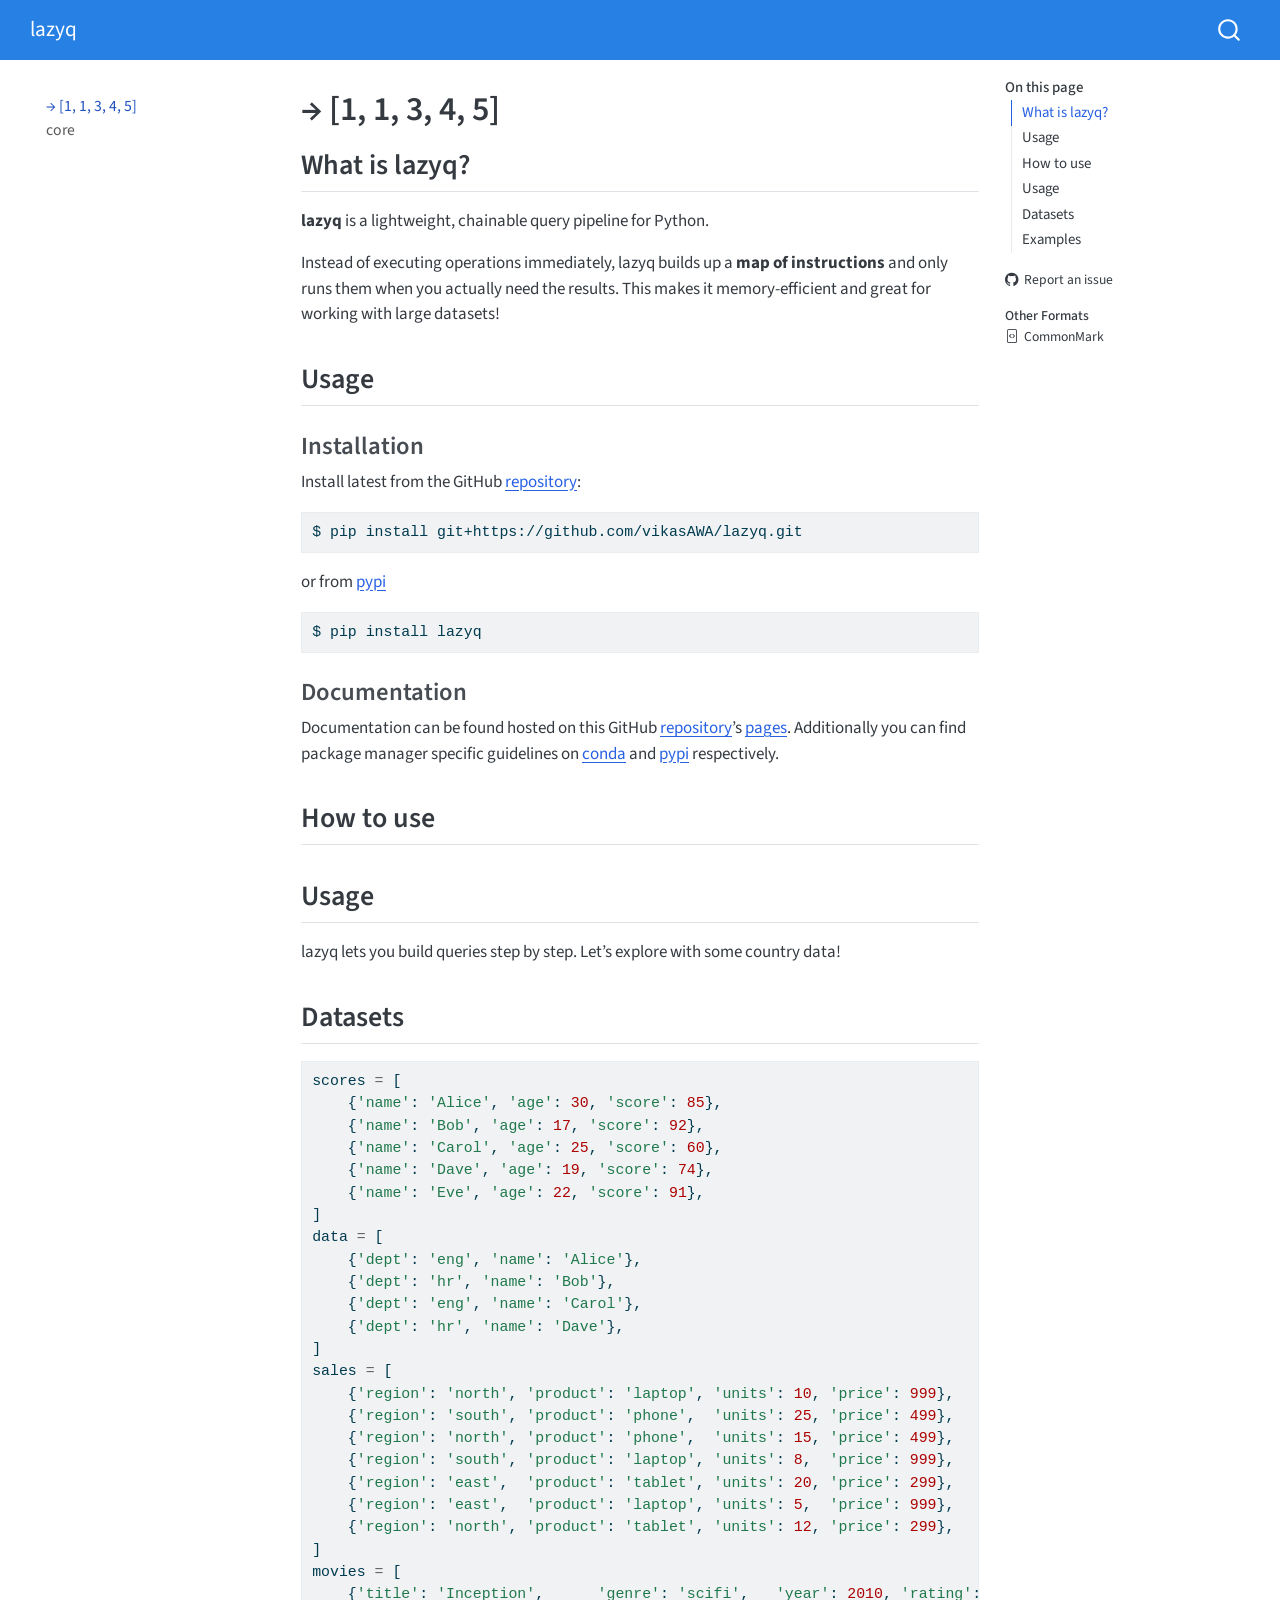
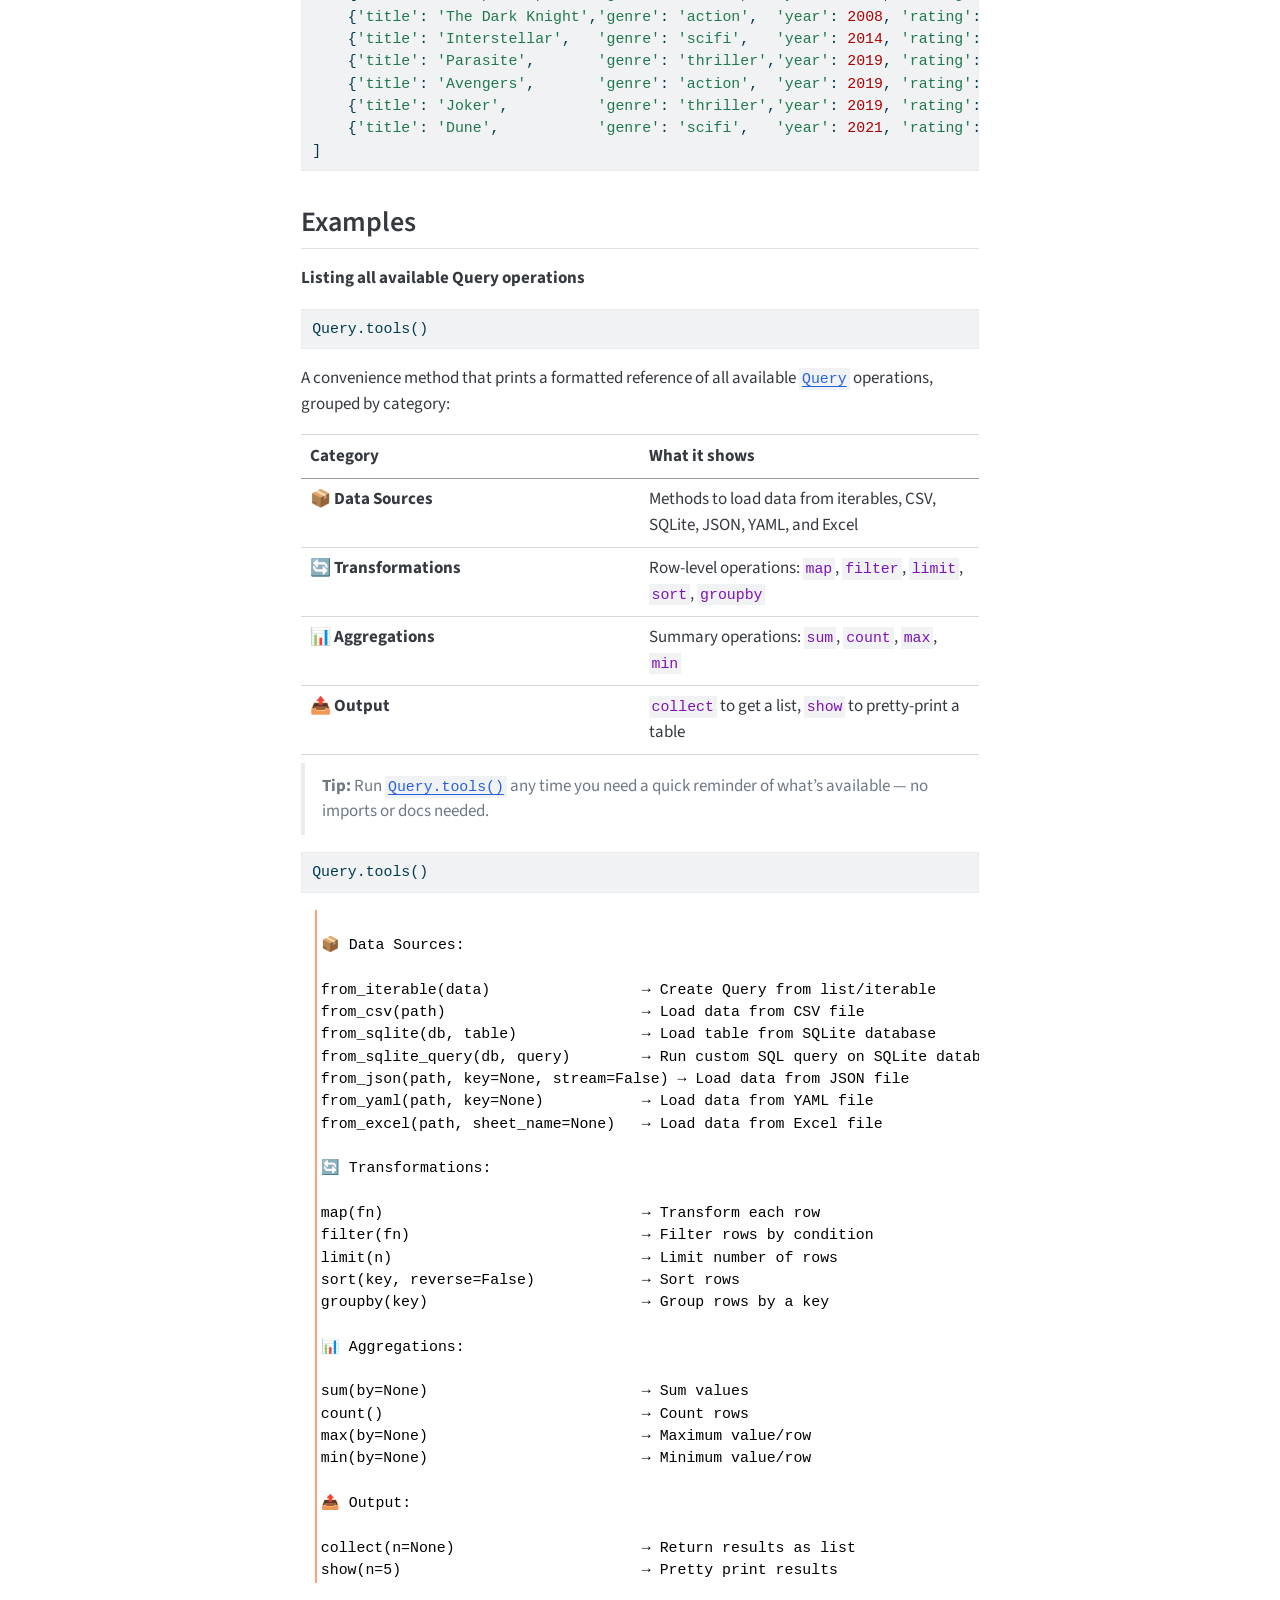
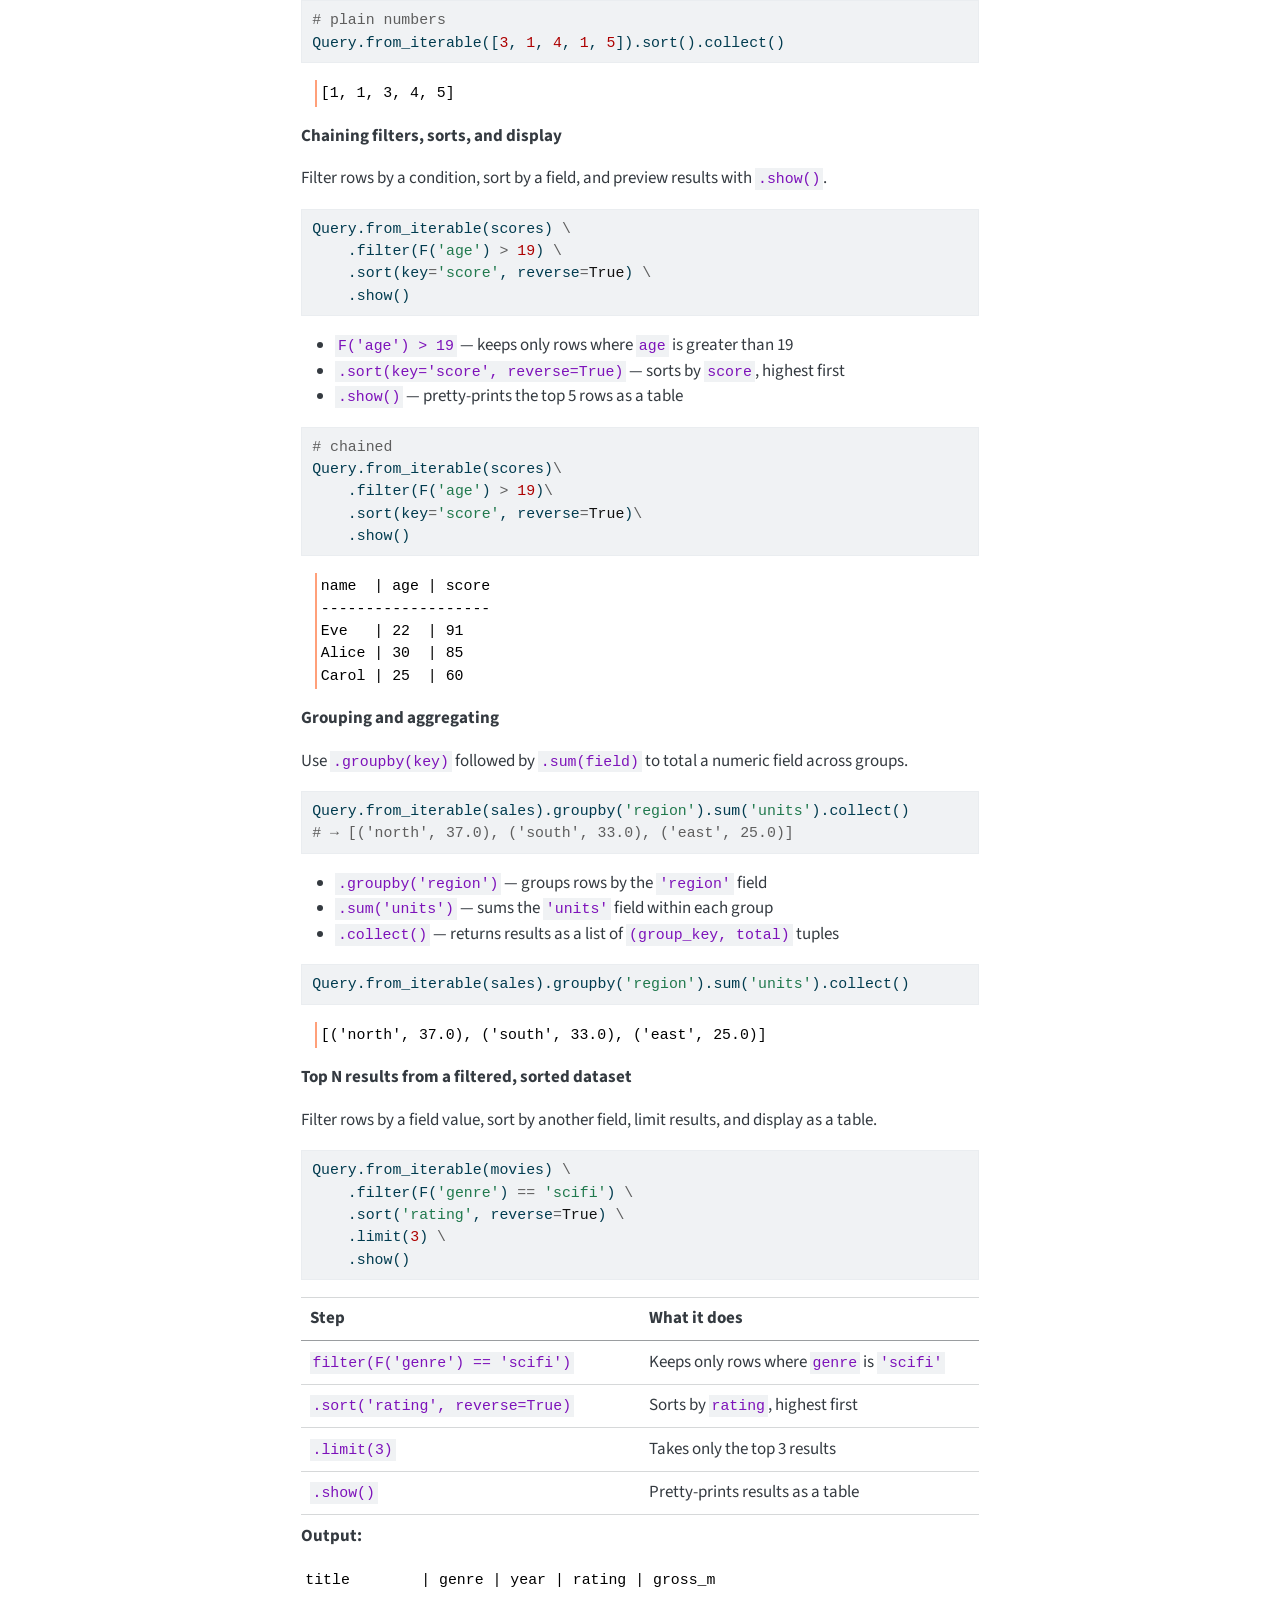
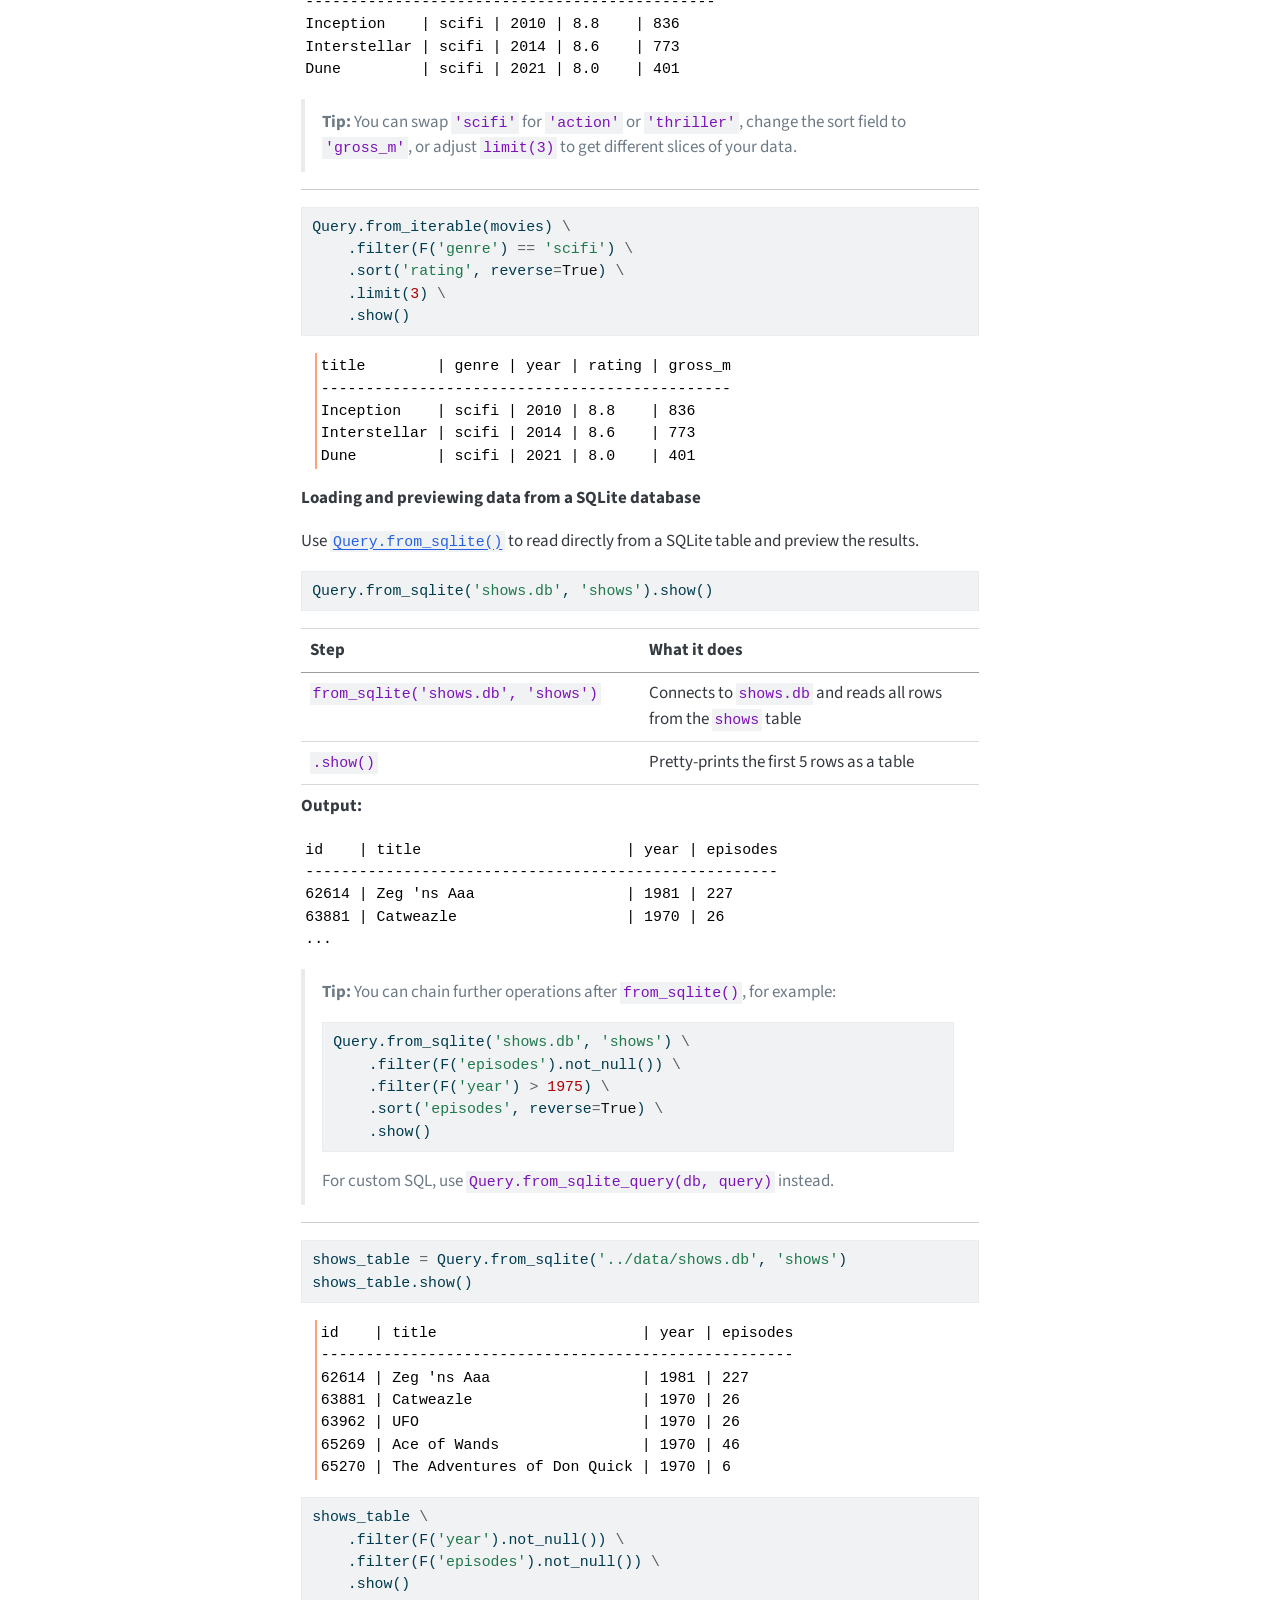
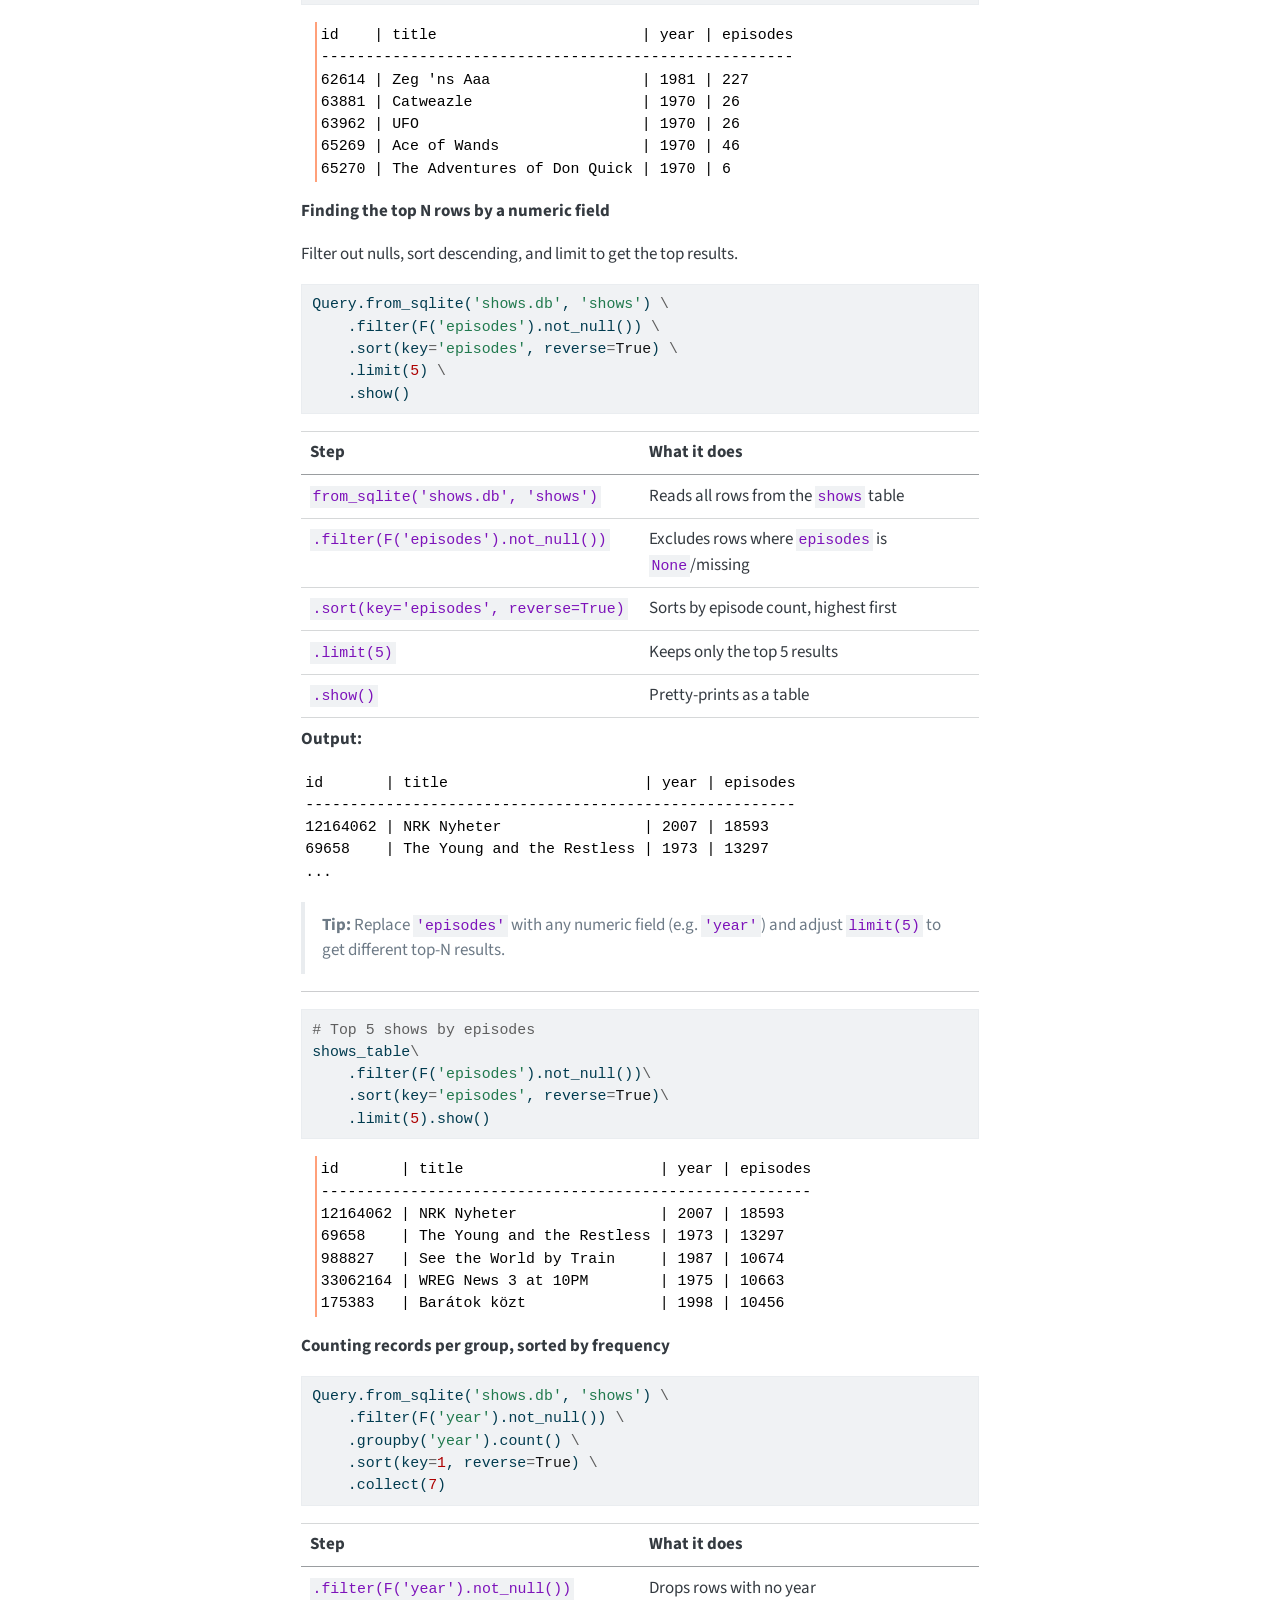
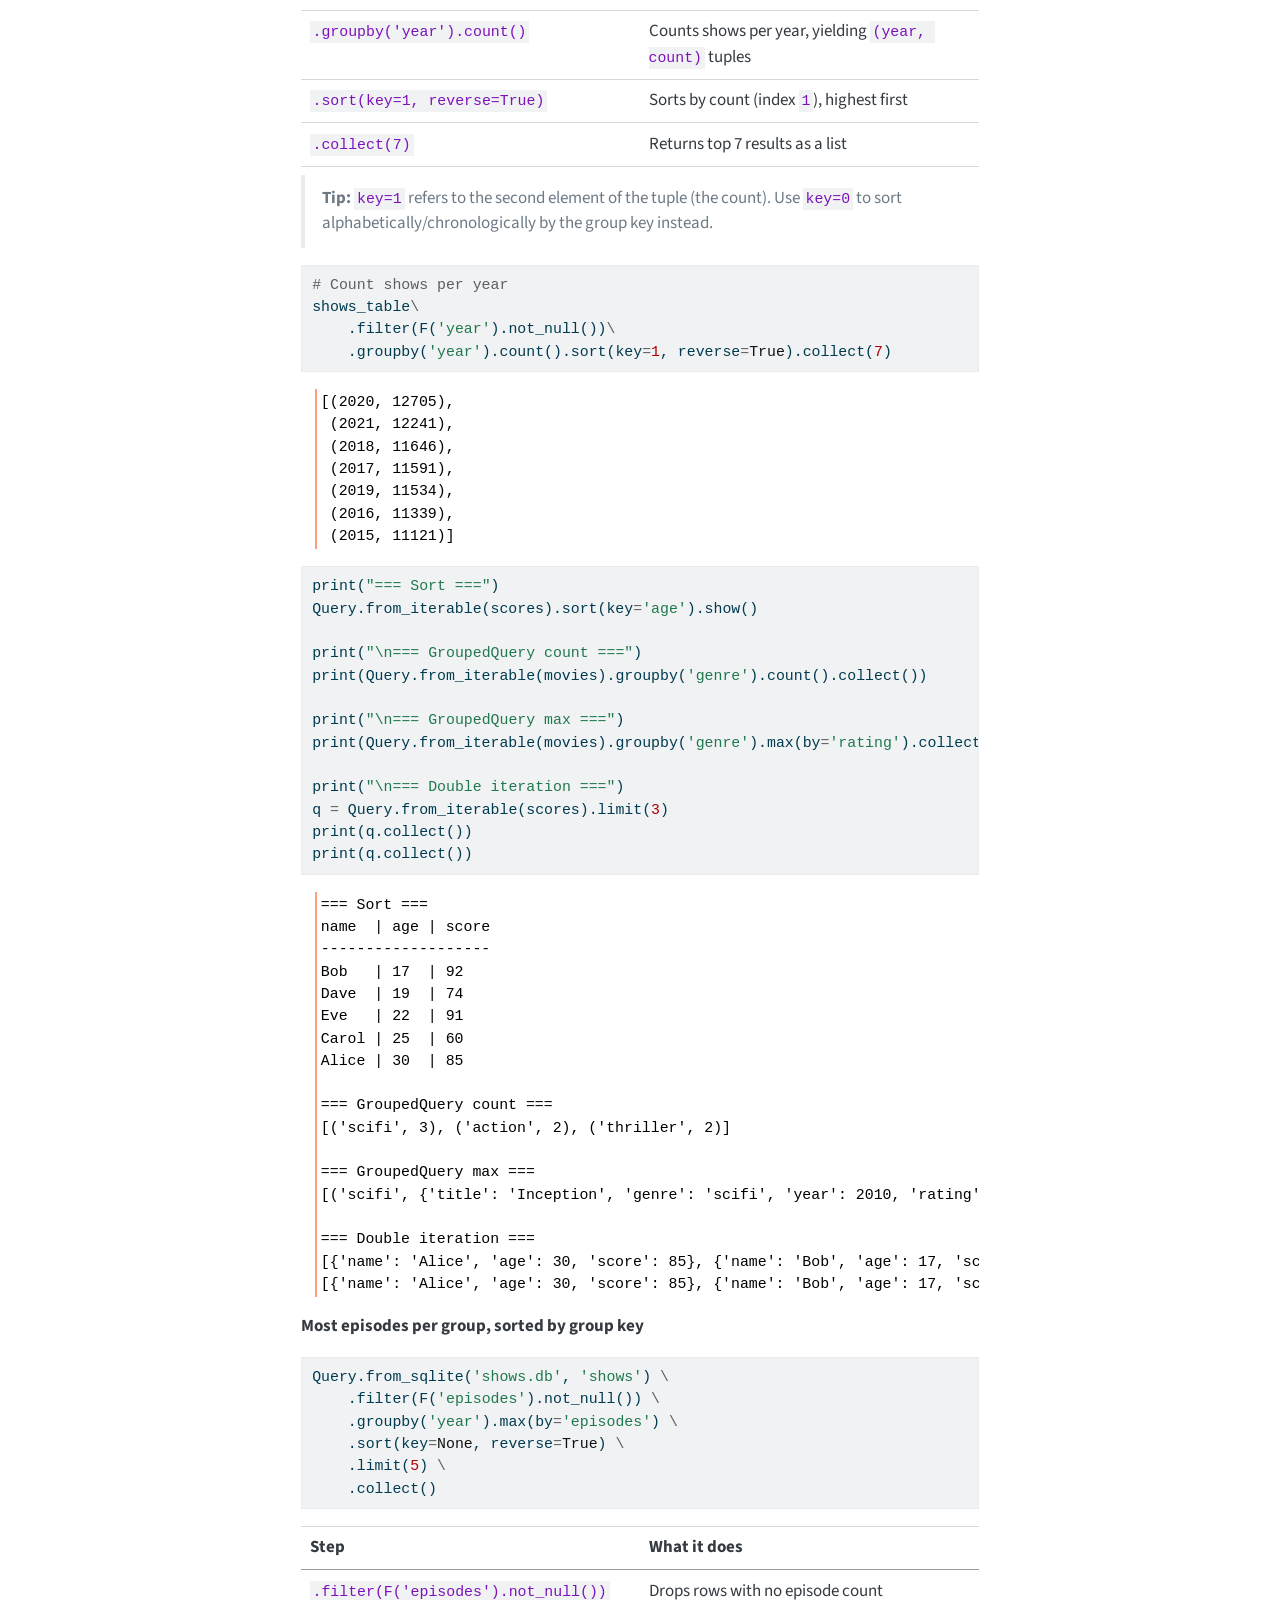
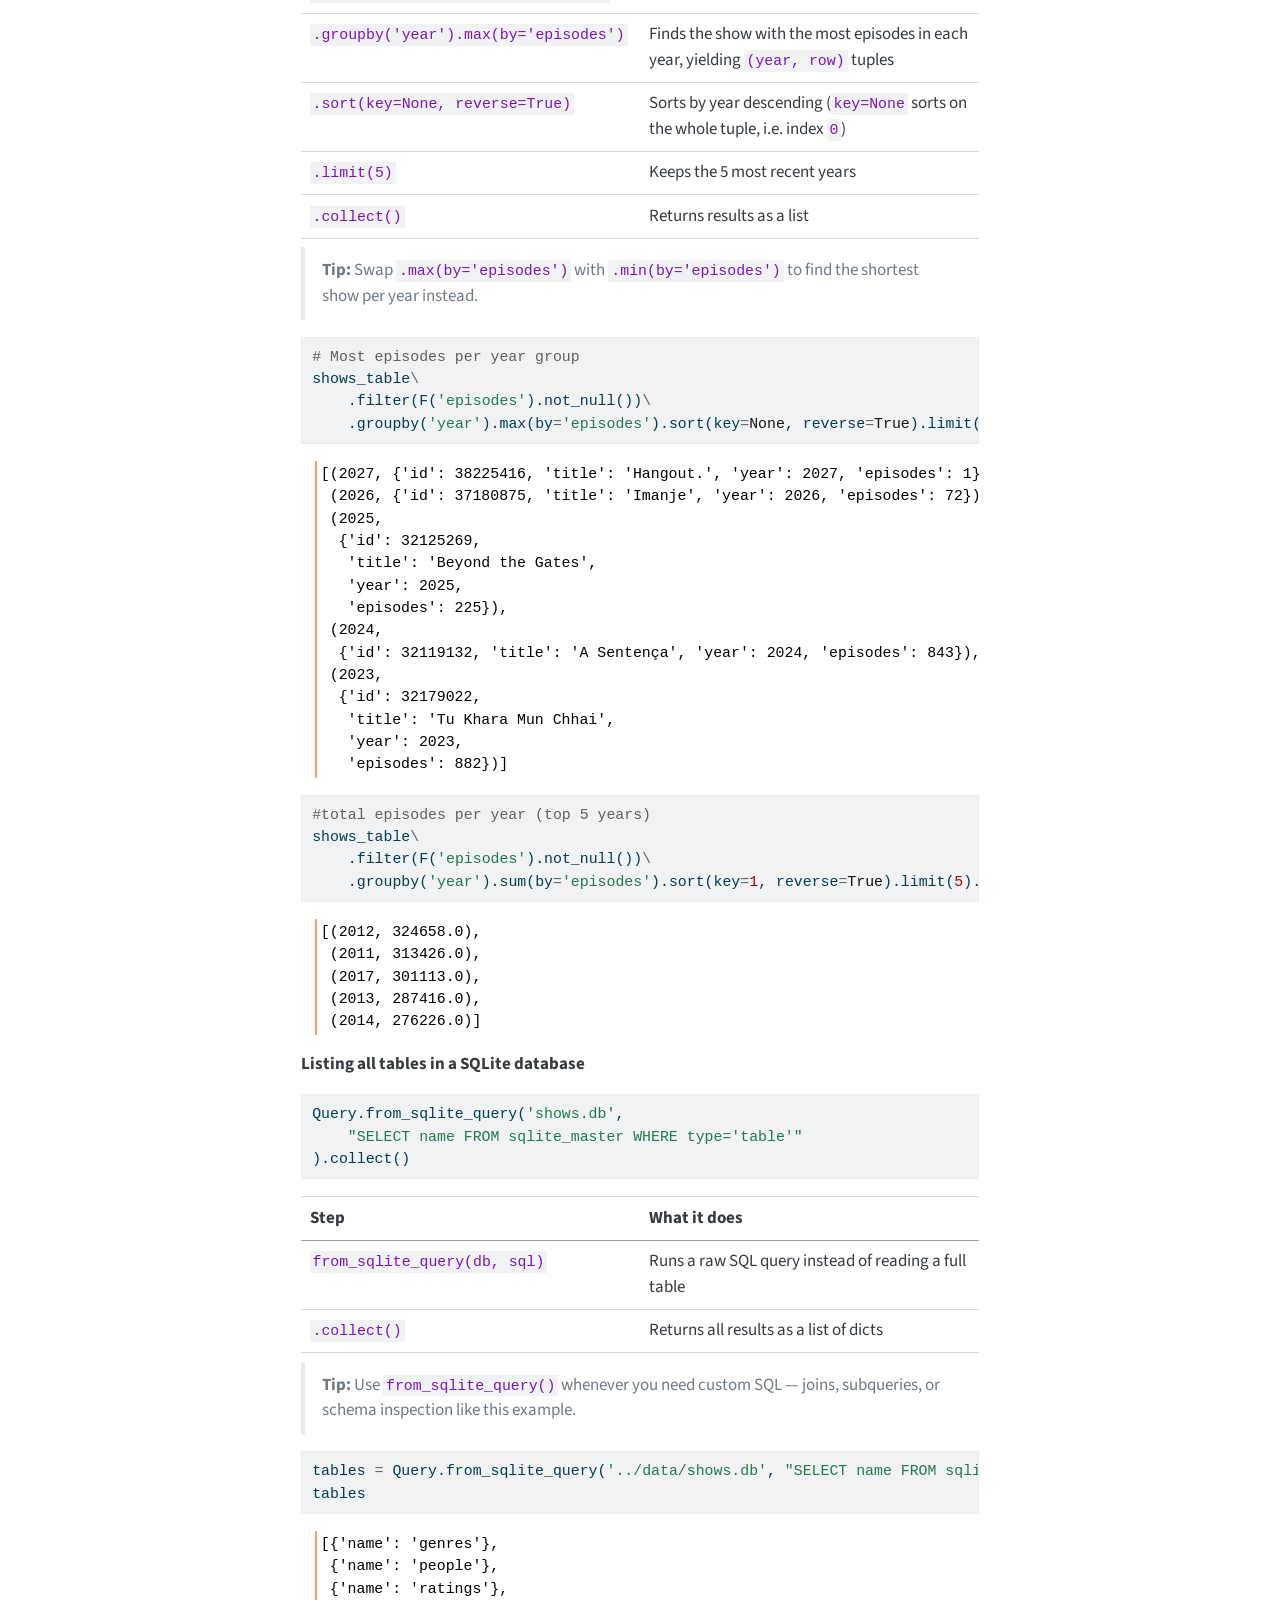
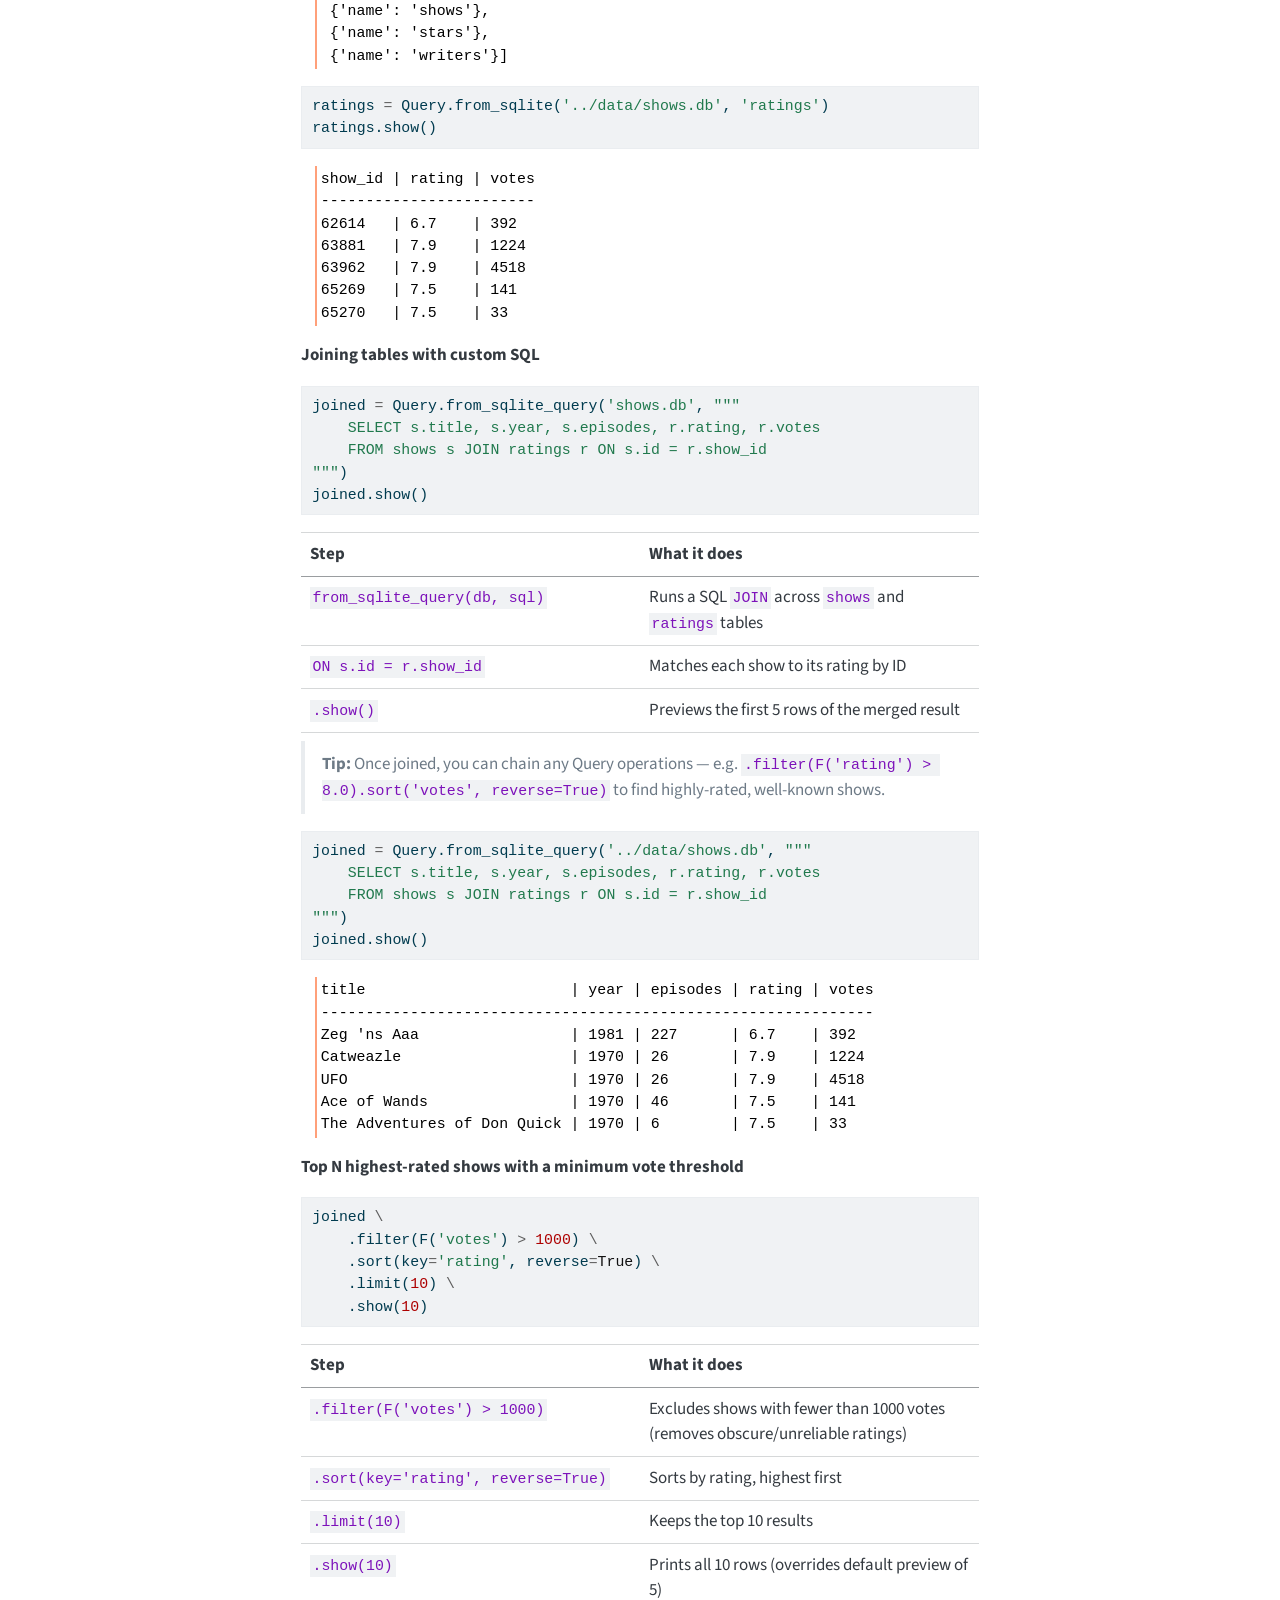
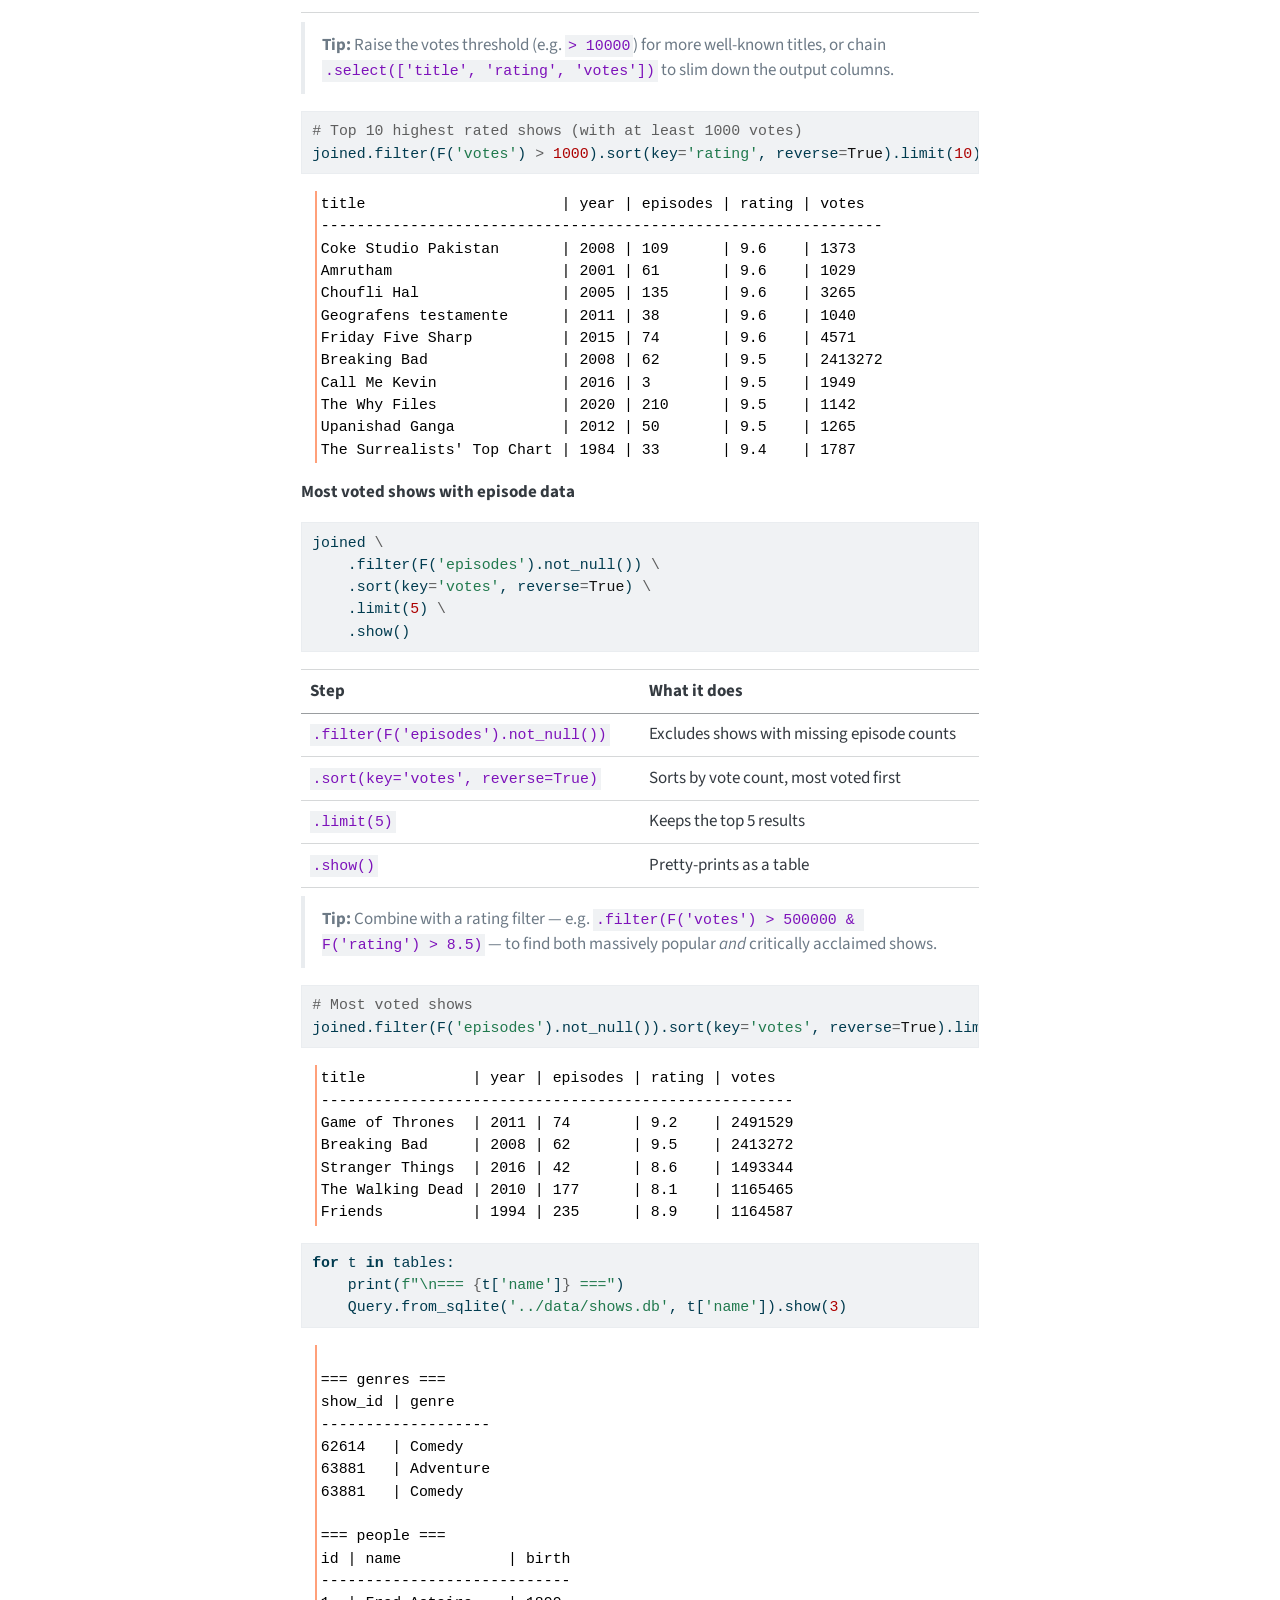
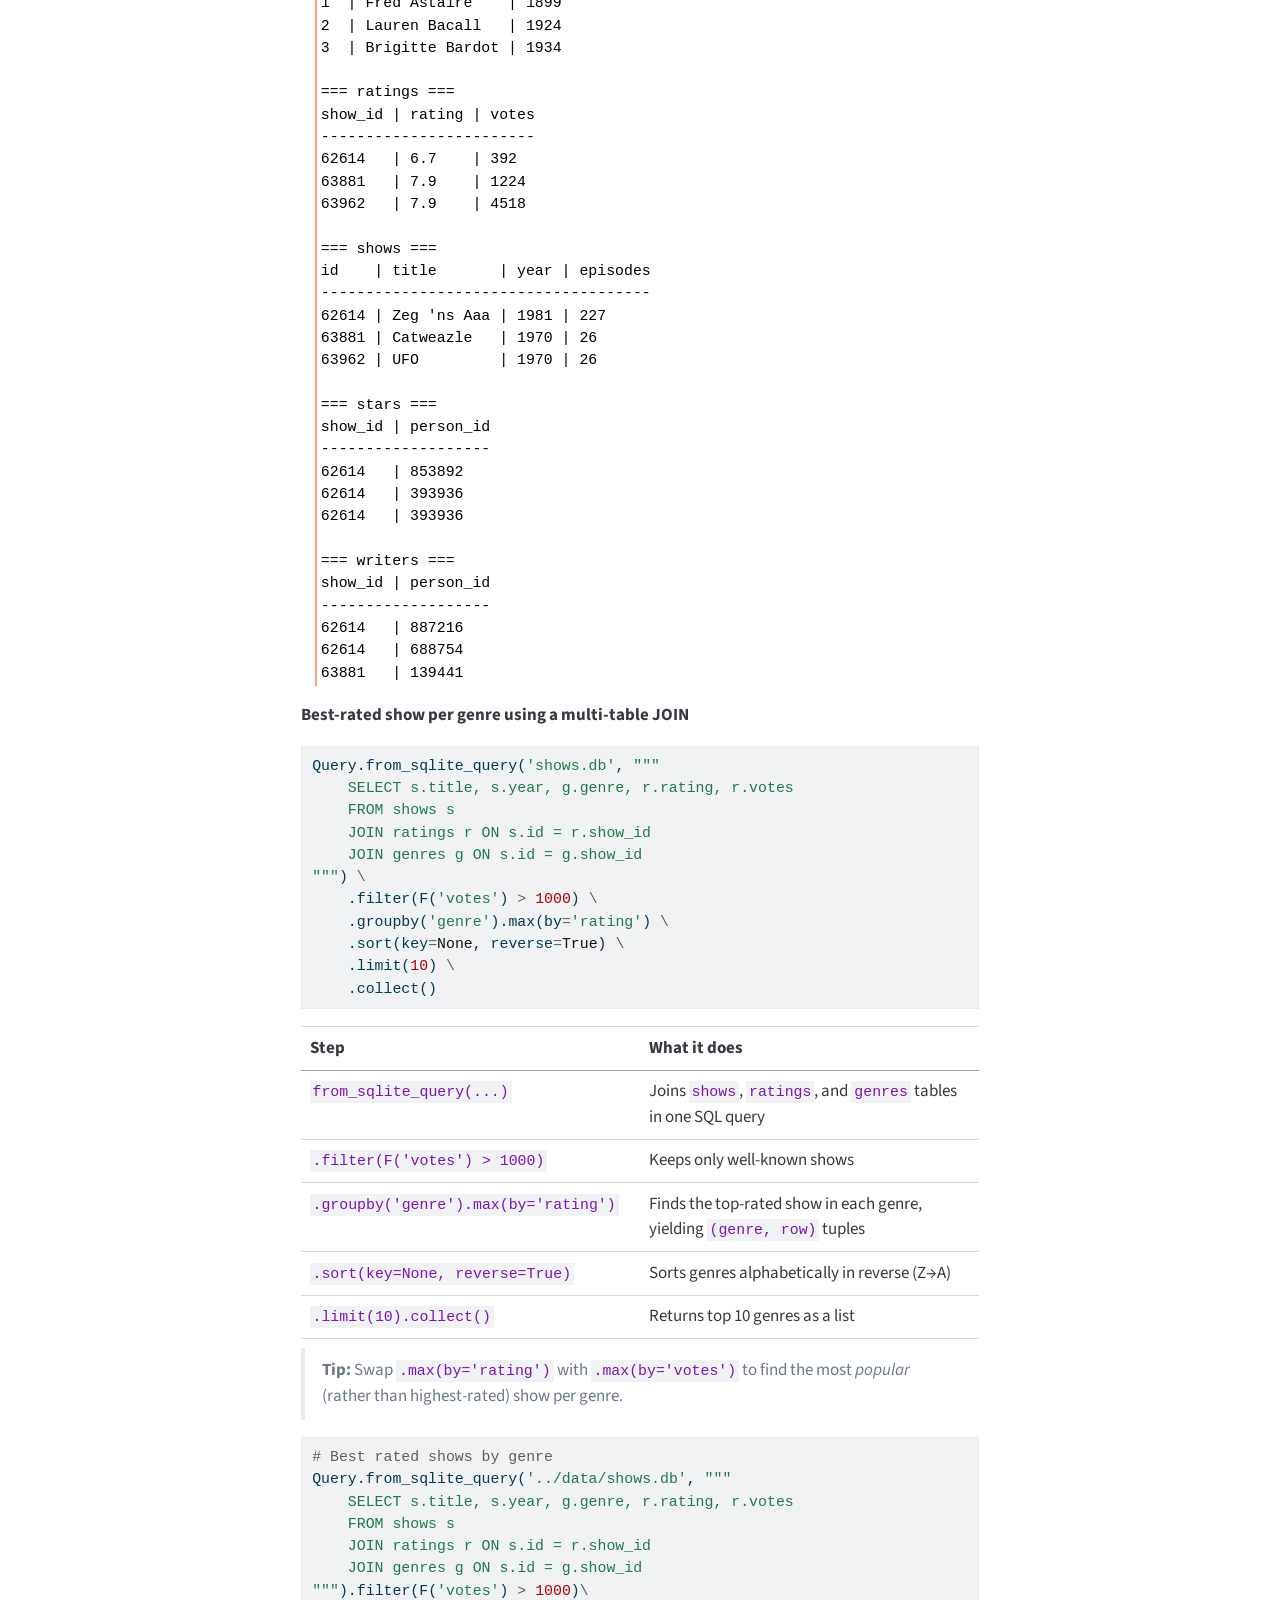
==== commit 8a5872ad: "Update documentation" ====
--- a/index.html
+++ b/index.html
@@ -233,7 +233,7 @@
 </section>
 <section id="datasets" class="level2">
 <h2 class="anchored" data-anchor-id="datasets">Datasets</h2>
-<div id="34d5224a" class="cell" data-execution_count="4">
+<div id="477adc35" class="cell" data-execution_count="3">
 <div class="code-copy-outer-scaffold"><div class="sourceCode cell-code" id="cb3"><pre class="sourceCode python code-with-copy"><code class="sourceCode python"><span id="cb3-1"><a href="#cb3-1" aria-hidden="true" tabindex="-1"></a>scores <span class="op">=</span> [</span>
 <span id="cb3-2"><a href="#cb3-2" aria-hidden="true" tabindex="-1"></a>    {<span class="st">'name'</span>: <span class="st">'Alice'</span>, <span class="st">'age'</span>: <span class="dv">30</span>, <span class="st">'score'</span>: <span class="dv">85</span>},</span>
 <span id="cb3-3"><a href="#cb3-3" aria-hidden="true" tabindex="-1"></a>    {<span class="st">'name'</span>: <span class="st">'Bob'</span>, <span class="st">'age'</span>: <span class="dv">17</span>, <span class="st">'score'</span>: <span class="dv">92</span>},</span>
@@ -269,30 +269,101 @@
 </section>
 <section id="examples" class="level2">
 <h2 class="anchored" data-anchor-id="examples">Examples</h2>
-<div id="e50f44a2" class="cell" data-execution_count="2">
-<div class="code-copy-outer-scaffold"><div class="sourceCode cell-code" id="cb4"><pre class="sourceCode python code-with-copy"><code class="sourceCode python"><span id="cb4-1"><a href="#cb4-1" aria-hidden="true" tabindex="-1"></a><span class="co"># plain numbers</span></span>
-<span id="cb4-2"><a href="#cb4-2" aria-hidden="true" tabindex="-1"></a>Query.from_iterable([<span class="dv">3</span>, <span class="dv">1</span>, <span class="dv">4</span>, <span class="dv">1</span>, <span class="dv">5</span>]).sort().collect()</span></code></pre></div><button title="Copy to Clipboard" class="code-copy-button"><i class="bi"></i></button></div>
-<div class="cell-output cell-output-display" data-execution_count="2">
+<p><strong>Listing all available Query operations</strong></p>
+<div class="code-copy-outer-scaffold"><div class="sourceCode" id="cb4"><pre class="sourceCode python code-with-copy"><code class="sourceCode python"><span id="cb4-1"><a href="#cb4-1" aria-hidden="true" tabindex="-1"></a>Query.tools()</span></code></pre></div><button title="Copy to Clipboard" class="code-copy-button"><i class="bi"></i></button></div>
+<p>A convenience method that prints a formatted reference of all available <a href="https://vikasAWA.github.io/lazyq/core.html#query"><code>Query</code></a> operations, grouped by category:</p>
+<table class="caption-top table">
+<colgroup>
+<col style="width: 50%">
+<col style="width: 50%">
+</colgroup>
+<thead>
+<tr class="header">
+<th>Category</th>
+<th>What it shows</th>
+</tr>
+</thead>
+<tbody>
+<tr class="odd">
+<td>📦 <strong>Data Sources</strong></td>
+<td>Methods to load data from iterables, CSV, SQLite, JSON, YAML, and Excel</td>
+</tr>
+<tr class="even">
+<td>🔄 <strong>Transformations</strong></td>
+<td>Row-level operations: <code>map</code>, <code>filter</code>, <code>limit</code>, <code>sort</code>, <code>groupby</code></td>
+</tr>
+<tr class="odd">
+<td>📊 <strong>Aggregations</strong></td>
+<td>Summary operations: <code>sum</code>, <code>count</code>, <code>max</code>, <code>min</code></td>
+</tr>
+<tr class="even">
+<td>📤 <strong>Output</strong></td>
+<td><code>collect</code> to get a list, <code>show</code> to pretty-print a table</td>
+</tr>
+</tbody>
+</table>
+<blockquote class="blockquote">
+<p><strong>Tip:</strong> Run <a href="https://vikasAWA.github.io/lazyq/core.html#query.tools"><code>Query.tools()</code></a> any time you need a quick reminder of what’s available — no imports or docs needed.</p>
+</blockquote>
+<div id="295531ab" class="cell" data-execution_count="23">
+<div class="code-copy-outer-scaffold"><div class="sourceCode cell-code" id="cb5"><pre class="sourceCode python code-with-copy"><code class="sourceCode python"><span id="cb5-1"><a href="#cb5-1" aria-hidden="true" tabindex="-1"></a>Query.tools()</span></code></pre></div><button title="Copy to Clipboard" class="code-copy-button"><i class="bi"></i></button></div>
+<div class="cell-output cell-output-stdout">
+<pre><code>
+📦 Data Sources:
+
+from_iterable(data)                 → Create Query from list/iterable
+from_csv(path)                      → Load data from CSV file
+from_sqlite(db, table)              → Load table from SQLite database
+from_sqlite_query(db, query)        → Run custom SQL query on SQLite database
+from_json(path, key=None, stream=False) → Load data from JSON file
+from_yaml(path, key=None)           → Load data from YAML file
+from_excel(path, sheet_name=None)   → Load data from Excel file
+
+🔄 Transformations:
+
+map(fn)                             → Transform each row
+filter(fn)                          → Filter rows by condition
+limit(n)                            → Limit number of rows
+sort(key, reverse=False)            → Sort rows
+groupby(key)                        → Group rows by a key
+
+📊 Aggregations:
+
+sum(by=None)                        → Sum values
+count()                             → Count rows
+max(by=None)                        → Maximum value/row
+min(by=None)                        → Minimum value/row
+
+📤 Output:
+
+collect(n=None)                     → Return results as list
+show(n=5)                           → Pretty print results</code></pre>
+</div>
+</div>
+<div id="3357dec8" class="cell" data-execution_count="4">
+<div class="code-copy-outer-scaffold"><div class="sourceCode cell-code" id="cb7"><pre class="sourceCode python code-with-copy"><code class="sourceCode python"><span id="cb7-1"><a href="#cb7-1" aria-hidden="true" tabindex="-1"></a><span class="co"># plain numbers</span></span>
+<span id="cb7-2"><a href="#cb7-2" aria-hidden="true" tabindex="-1"></a>Query.from_iterable([<span class="dv">3</span>, <span class="dv">1</span>, <span class="dv">4</span>, <span class="dv">1</span>, <span class="dv">5</span>]).sort().collect()</span></code></pre></div><button title="Copy to Clipboard" class="code-copy-button"><i class="bi"></i></button></div>
+<div class="cell-output cell-output-display" data-execution_count="4">
 <pre><code>[1, 1, 3, 4, 5]</code></pre>
 </div>
 </div>
 <p><strong>Chaining filters, sorts, and display</strong></p>
 <p>Filter rows by a condition, sort by a field, and preview results with <code>.show()</code>.</p>
-<div class="code-copy-outer-scaffold"><div class="sourceCode" id="cb6"><pre class="sourceCode python code-with-copy"><code class="sourceCode python"><span id="cb6-1"><a href="#cb6-1" aria-hidden="true" tabindex="-1"></a>Query.from_iterable(scores) <span class="op">\</span></span>
-<span id="cb6-2"><a href="#cb6-2" aria-hidden="true" tabindex="-1"></a>    .<span class="bu">filter</span>(F(<span class="st">'age'</span>) <span class="op">&gt;</span> <span class="dv">19</span>) <span class="op">\</span></span>
-<span id="cb6-3"><a href="#cb6-3" aria-hidden="true" tabindex="-1"></a>    .sort(key<span class="op">=</span><span class="st">'score'</span>, reverse<span class="op">=</span><span class="va">True</span>) <span class="op">\</span></span>
-<span id="cb6-4"><a href="#cb6-4" aria-hidden="true" tabindex="-1"></a>    .show()</span></code></pre></div><button title="Copy to Clipboard" class="code-copy-button"><i class="bi"></i></button></div>
+<div class="code-copy-outer-scaffold"><div class="sourceCode" id="cb9"><pre class="sourceCode python code-with-copy"><code class="sourceCode python"><span id="cb9-1"><a href="#cb9-1" aria-hidden="true" tabindex="-1"></a>Query.from_iterable(scores) <span class="op">\</span></span>
+<span id="cb9-2"><a href="#cb9-2" aria-hidden="true" tabindex="-1"></a>    .<span class="bu">filter</span>(F(<span class="st">'age'</span>) <span class="op">&gt;</span> <span class="dv">19</span>) <span class="op">\</span></span>
+<span id="cb9-3"><a href="#cb9-3" aria-hidden="true" tabindex="-1"></a>    .sort(key<span class="op">=</span><span class="st">'score'</span>, reverse<span class="op">=</span><span class="va">True</span>) <span class="op">\</span></span>
+<span id="cb9-4"><a href="#cb9-4" aria-hidden="true" tabindex="-1"></a>    .show()</span></code></pre></div><button title="Copy to Clipboard" class="code-copy-button"><i class="bi"></i></button></div>
 <ul>
 <li><code>F('age') &gt; 19</code> — keeps only rows where <code>age</code> is greater than 19</li>
 <li><code>.sort(key='score', reverse=True)</code> — sorts by <code>score</code>, highest first</li>
 <li><code>.show()</code> — pretty-prints the top 5 rows as a table</li>
 </ul>
-<div id="ff3bfbf9" class="cell" data-execution_count="5">
-<div class="code-copy-outer-scaffold"><div class="sourceCode cell-code" id="cb7"><pre class="sourceCode python code-with-copy"><code class="sourceCode python"><span id="cb7-1"><a href="#cb7-1" aria-hidden="true" tabindex="-1"></a><span class="co"># chained</span></span>
-<span id="cb7-2"><a href="#cb7-2" aria-hidden="true" tabindex="-1"></a>Query.from_iterable(scores)<span class="op">\</span></span>
-<span id="cb7-3"><a href="#cb7-3" aria-hidden="true" tabindex="-1"></a>    .<span class="bu">filter</span>(F(<span class="st">'age'</span>) <span class="op">&gt;</span> <span class="dv">19</span>)<span class="op">\</span></span>
-<span id="cb7-4"><a href="#cb7-4" aria-hidden="true" tabindex="-1"></a>    .sort(key<span class="op">=</span><span class="st">'score'</span>, reverse<span class="op">=</span><span class="va">True</span>)<span class="op">\</span></span>
-<span id="cb7-5"><a href="#cb7-5" aria-hidden="true" tabindex="-1"></a>    .show()</span></code></pre></div><button title="Copy to Clipboard" class="code-copy-button"><i class="bi"></i></button></div>
+<div id="b959bd22" class="cell" data-execution_count="5">
+<div class="code-copy-outer-scaffold"><div class="sourceCode cell-code" id="cb10"><pre class="sourceCode python code-with-copy"><code class="sourceCode python"><span id="cb10-1"><a href="#cb10-1" aria-hidden="true" tabindex="-1"></a><span class="co"># chained</span></span>
+<span id="cb10-2"><a href="#cb10-2" aria-hidden="true" tabindex="-1"></a>Query.from_iterable(scores)<span class="op">\</span></span>
+<span id="cb10-3"><a href="#cb10-3" aria-hidden="true" tabindex="-1"></a>    .<span class="bu">filter</span>(F(<span class="st">'age'</span>) <span class="op">&gt;</span> <span class="dv">19</span>)<span class="op">\</span></span>
+<span id="cb10-4"><a href="#cb10-4" aria-hidden="true" tabindex="-1"></a>    .sort(key<span class="op">=</span><span class="st">'score'</span>, reverse<span class="op">=</span><span class="va">True</span>)<span class="op">\</span></span>
+<span id="cb10-5"><a href="#cb10-5" aria-hidden="true" tabindex="-1"></a>    .show()</span></code></pre></div><button title="Copy to Clipboard" class="code-copy-button"><i class="bi"></i></button></div>
 <div class="cell-output cell-output-stdout">
 <pre><code>name  | age | score
 -------------------
@@ -303,26 +374,26 @@
 </div>
 <p><strong>Grouping and aggregating</strong></p>
 <p>Use <code>.groupby(key)</code> followed by <code>.sum(field)</code> to total a numeric field across groups.</p>
-<div class="code-copy-outer-scaffold"><div class="sourceCode" id="cb9"><pre class="sourceCode python code-with-copy"><code class="sourceCode python"><span id="cb9-1"><a href="#cb9-1" aria-hidden="true" tabindex="-1"></a>Query.from_iterable(sales).groupby(<span class="st">'region'</span>).<span class="bu">sum</span>(<span class="st">'units'</span>).collect()</span>
-<span id="cb9-2"><a href="#cb9-2" aria-hidden="true" tabindex="-1"></a><span class="co"># → [('north', 37.0), ('south', 33.0), ('east', 25.0)]</span></span></code></pre></div><button title="Copy to Clipboard" class="code-copy-button"><i class="bi"></i></button></div>
+<div class="code-copy-outer-scaffold"><div class="sourceCode" id="cb12"><pre class="sourceCode python code-with-copy"><code class="sourceCode python"><span id="cb12-1"><a href="#cb12-1" aria-hidden="true" tabindex="-1"></a>Query.from_iterable(sales).groupby(<span class="st">'region'</span>).<span class="bu">sum</span>(<span class="st">'units'</span>).collect()</span>
+<span id="cb12-2"><a href="#cb12-2" aria-hidden="true" tabindex="-1"></a><span class="co"># → [('north', 37.0), ('south', 33.0), ('east', 25.0)]</span></span></code></pre></div><button title="Copy to Clipboard" class="code-copy-button"><i class="bi"></i></button></div>
 <ul>
 <li><code>.groupby('region')</code> — groups rows by the <code>'region'</code> field</li>
 <li><code>.sum('units')</code> — sums the <code>'units'</code> field within each group</li>
 <li><code>.collect()</code> — returns results as a list of <code>(group_key, total)</code> tuples</li>
 </ul>
-<div id="72bded26" class="cell" data-execution_count="6">
-<div class="code-copy-outer-scaffold"><div class="sourceCode cell-code" id="cb10"><pre class="sourceCode python code-with-copy"><code class="sourceCode python"><span id="cb10-1"><a href="#cb10-1" aria-hidden="true" tabindex="-1"></a>Query.from_iterable(sales).groupby(<span class="st">'region'</span>).<span class="bu">sum</span>(<span class="st">'units'</span>).collect()</span></code></pre></div><button title="Copy to Clipboard" class="code-copy-button"><i class="bi"></i></button></div>
+<div id="9c255bf7" class="cell" data-execution_count="6">
+<div class="code-copy-outer-scaffold"><div class="sourceCode cell-code" id="cb13"><pre class="sourceCode python code-with-copy"><code class="sourceCode python"><span id="cb13-1"><a href="#cb13-1" aria-hidden="true" tabindex="-1"></a>Query.from_iterable(sales).groupby(<span class="st">'region'</span>).<span class="bu">sum</span>(<span class="st">'units'</span>).collect()</span></code></pre></div><button title="Copy to Clipboard" class="code-copy-button"><i class="bi"></i></button></div>
 <div class="cell-output cell-output-display" data-execution_count="6">
 <pre><code>[('north', 37.0), ('south', 33.0), ('east', 25.0)]</code></pre>
 </div>
 </div>
 <p><strong>Top N results from a filtered, sorted dataset</strong></p>
 <p>Filter rows by a field value, sort by another field, limit results, and display as a table.</p>
-<div class="code-copy-outer-scaffold"><div class="sourceCode" id="cb12"><pre class="sourceCode python code-with-copy"><code class="sourceCode python"><span id="cb12-1"><a href="#cb12-1" aria-hidden="true" tabindex="-1"></a>Query.from_iterable(movies) <span class="op">\</span></span>
-<span id="cb12-2"><a href="#cb12-2" aria-hidden="true" tabindex="-1"></a>    .<span class="bu">filter</span>(F(<span class="st">'genre'</span>) <span class="op">==</span> <span class="st">'scifi'</span>) <span class="op">\</span></span>
-<span id="cb12-3"><a href="#cb12-3" aria-hidden="true" tabindex="-1"></a>    .sort(<span class="st">'rating'</span>, reverse<span class="op">=</span><span class="va">True</span>) <span class="op">\</span></span>
-<span id="cb12-4"><a href="#cb12-4" aria-hidden="true" tabindex="-1"></a>    .limit(<span class="dv">3</span>) <span class="op">\</span></span>
-<span id="cb12-5"><a href="#cb12-5" aria-hidden="true" tabindex="-1"></a>    .show()</span></code></pre></div><button title="Copy to Clipboard" class="code-copy-button"><i class="bi"></i></button></div>
+<div class="code-copy-outer-scaffold"><div class="sourceCode" id="cb15"><pre class="sourceCode python code-with-copy"><code class="sourceCode python"><span id="cb15-1"><a href="#cb15-1" aria-hidden="true" tabindex="-1"></a>Query.from_iterable(movies) <span class="op">\</span></span>
+<span id="cb15-2"><a href="#cb15-2" aria-hidden="true" tabindex="-1"></a>    .<span class="bu">filter</span>(F(<span class="st">'genre'</span>) <span class="op">==</span> <span class="st">'scifi'</span>) <span class="op">\</span></span>
+<span id="cb15-3"><a href="#cb15-3" aria-hidden="true" tabindex="-1"></a>    .sort(<span class="st">'rating'</span>, reverse<span class="op">=</span><span class="va">True</span>) <span class="op">\</span></span>
+<span id="cb15-4"><a href="#cb15-4" aria-hidden="true" tabindex="-1"></a>    .limit(<span class="dv">3</span>) <span class="op">\</span></span>
+<span id="cb15-5"><a href="#cb15-5" aria-hidden="true" tabindex="-1"></a>    .show()</span></code></pre></div><button title="Copy to Clipboard" class="code-copy-button"><i class="bi"></i></button></div>
 <table class="caption-top table">
 <colgroup>
 <col style="width: 50%">
@@ -363,12 +434,12 @@
 <p><strong>Tip:</strong> You can swap <code>'scifi'</code> for <code>'action'</code> or <code>'thriller'</code>, change the sort field to <code>'gross_m'</code>, or adjust <code>limit(3)</code> to get different slices of your data.</p>
 </blockquote>
 <hr>
-<div id="5168c410" class="cell" data-execution_count="7">
-<div class="code-copy-outer-scaffold"><div class="sourceCode cell-code" id="cb14"><pre class="sourceCode python code-with-copy"><code class="sourceCode python"><span id="cb14-1"><a href="#cb14-1" aria-hidden="true" tabindex="-1"></a>Query.from_iterable(movies) <span class="op">\</span></span>
-<span id="cb14-2"><a href="#cb14-2" aria-hidden="true" tabindex="-1"></a>    .<span class="bu">filter</span>(F(<span class="st">'genre'</span>) <span class="op">==</span> <span class="st">'scifi'</span>) <span class="op">\</span></span>
-<span id="cb14-3"><a href="#cb14-3" aria-hidden="true" tabindex="-1"></a>    .sort(<span class="st">'rating'</span>, reverse<span class="op">=</span><span class="va">True</span>) <span class="op">\</span></span>
-<span id="cb14-4"><a href="#cb14-4" aria-hidden="true" tabindex="-1"></a>    .limit(<span class="dv">3</span>) <span class="op">\</span></span>
-<span id="cb14-5"><a href="#cb14-5" aria-hidden="true" tabindex="-1"></a>    .show()</span></code></pre></div><button title="Copy to Clipboard" class="code-copy-button"><i class="bi"></i></button></div>
+<div id="4406a509" class="cell" data-execution_count="7">
+<div class="code-copy-outer-scaffold"><div class="sourceCode cell-code" id="cb17"><pre class="sourceCode python code-with-copy"><code class="sourceCode python"><span id="cb17-1"><a href="#cb17-1" aria-hidden="true" tabindex="-1"></a>Query.from_iterable(movies) <span class="op">\</span></span>
+<span id="cb17-2"><a href="#cb17-2" aria-hidden="true" tabindex="-1"></a>    .<span class="bu">filter</span>(F(<span class="st">'genre'</span>) <span class="op">==</span> <span class="st">'scifi'</span>) <span class="op">\</span></span>
+<span id="cb17-3"><a href="#cb17-3" aria-hidden="true" tabindex="-1"></a>    .sort(<span class="st">'rating'</span>, reverse<span class="op">=</span><span class="va">True</span>) <span class="op">\</span></span>
+<span id="cb17-4"><a href="#cb17-4" aria-hidden="true" tabindex="-1"></a>    .limit(<span class="dv">3</span>) <span class="op">\</span></span>
+<span id="cb17-5"><a href="#cb17-5" aria-hidden="true" tabindex="-1"></a>    .show()</span></code></pre></div><button title="Copy to Clipboard" class="code-copy-button"><i class="bi"></i></button></div>
 <div class="cell-output cell-output-stdout">
 <pre><code>title        | genre | year | rating | gross_m
 ----------------------------------------------
@@ -379,7 +450,7 @@
 </div>
 <p><strong>Loading and previewing data from a SQLite database</strong></p>
 <p>Use <a href="https://vikasAWA.github.io/lazyq/core.html#query.from_sqlite"><code>Query.from_sqlite()</code></a> to read directly from a SQLite table and preview the results.</p>
-<div class="code-copy-outer-scaffold"><div class="sourceCode" id="cb16"><pre class="sourceCode python code-with-copy"><code class="sourceCode python"><span id="cb16-1"><a href="#cb16-1" aria-hidden="true" tabindex="-1"></a>Query.from_sqlite(<span class="st">'shows.db'</span>, <span class="st">'shows'</span>).show()</span></code></pre></div><button title="Copy to Clipboard" class="code-copy-button"><i class="bi"></i></button></div>
+<div class="code-copy-outer-scaffold"><div class="sourceCode" id="cb19"><pre class="sourceCode python code-with-copy"><code class="sourceCode python"><span id="cb19-1"><a href="#cb19-1" aria-hidden="true" tabindex="-1"></a>Query.from_sqlite(<span class="st">'shows.db'</span>, <span class="st">'shows'</span>).show()</span></code></pre></div><button title="Copy to Clipboard" class="code-copy-button"><i class="bi"></i></button></div>
 <table class="caption-top table">
 <colgroup>
 <col style="width: 50%">
@@ -410,17 +481,17 @@
 ...</code></pre>
 <blockquote class="blockquote">
 <p><strong>Tip:</strong> You can chain further operations after <code>from_sqlite()</code>, for example:</p>
-<div class="code-copy-outer-scaffold"><div class="sourceCode" id="cb18"><pre class="sourceCode python code-with-copy"><code class="sourceCode python"><span id="cb18-1"><a href="#cb18-1" aria-hidden="true" tabindex="-1"></a>Query.from_sqlite(<span class="st">'shows.db'</span>, <span class="st">'shows'</span>) <span class="op">\</span></span>
-<span id="cb18-2"><a href="#cb18-2" aria-hidden="true" tabindex="-1"></a>    .<span class="bu">filter</span>(F(<span class="st">'episodes'</span>).not_null()) <span class="op">\</span></span>
-<span id="cb18-3"><a href="#cb18-3" aria-hidden="true" tabindex="-1"></a>    .<span class="bu">filter</span>(F(<span class="st">'year'</span>) <span class="op">&gt;</span> <span class="dv">1975</span>) <span class="op">\</span></span>
-<span id="cb18-4"><a href="#cb18-4" aria-hidden="true" tabindex="-1"></a>    .sort(<span class="st">'episodes'</span>, reverse<span class="op">=</span><span class="va">True</span>) <span class="op">\</span></span>
-<span id="cb18-5"><a href="#cb18-5" aria-hidden="true" tabindex="-1"></a>    .show()</span></code></pre></div><button title="Copy to Clipboard" class="code-copy-button"><i class="bi"></i></button></div>
+<div class="code-copy-outer-scaffold"><div class="sourceCode" id="cb21"><pre class="sourceCode python code-with-copy"><code class="sourceCode python"><span id="cb21-1"><a href="#cb21-1" aria-hidden="true" tabindex="-1"></a>Query.from_sqlite(<span class="st">'shows.db'</span>, <span class="st">'shows'</span>) <span class="op">\</span></span>
+<span id="cb21-2"><a href="#cb21-2" aria-hidden="true" tabindex="-1"></a>    .<span class="bu">filter</span>(F(<span class="st">'episodes'</span>).not_null()) <span class="op">\</span></span>
+<span id="cb21-3"><a href="#cb21-3" aria-hidden="true" tabindex="-1"></a>    .<span class="bu">filter</span>(F(<span class="st">'year'</span>) <span class="op">&gt;</span> <span class="dv">1975</span>) <span class="op">\</span></span>
+<span id="cb21-4"><a href="#cb21-4" aria-hidden="true" tabindex="-1"></a>    .sort(<span class="st">'episodes'</span>, reverse<span class="op">=</span><span class="va">True</span>) <span class="op">\</span></span>
+<span id="cb21-5"><a href="#cb21-5" aria-hidden="true" tabindex="-1"></a>    .show()</span></code></pre></div><button title="Copy to Clipboard" class="code-copy-button"><i class="bi"></i></button></div>
 <p>For custom SQL, use <code>Query.from_sqlite_query(db, query)</code> instead.</p>
 </blockquote>
 <hr>
-<div id="9bdd5085" class="cell" data-execution_count="28">
-<div class="code-copy-outer-scaffold"><div class="sourceCode cell-code" id="cb19"><pre class="sourceCode python code-with-copy"><code class="sourceCode python"><span id="cb19-1"><a href="#cb19-1" aria-hidden="true" tabindex="-1"></a>shows_table <span class="op">=</span> Query.from_sqlite(<span class="st">'../data/shows.db'</span>, <span class="st">'shows'</span>)</span>
-<span id="cb19-2"><a href="#cb19-2" aria-hidden="true" tabindex="-1"></a>shows_table.show()</span></code></pre></div><button title="Copy to Clipboard" class="code-copy-button"><i class="bi"></i></button></div>
+<div id="e9162f39" class="cell" data-execution_count="8">
+<div class="code-copy-outer-scaffold"><div class="sourceCode cell-code" id="cb22"><pre class="sourceCode python code-with-copy"><code class="sourceCode python"><span id="cb22-1"><a href="#cb22-1" aria-hidden="true" tabindex="-1"></a>shows_table <span class="op">=</span> Query.from_sqlite(<span class="st">'../data/shows.db'</span>, <span class="st">'shows'</span>)</span>
+<span id="cb22-2"><a href="#cb22-2" aria-hidden="true" tabindex="-1"></a>shows_table.show()</span></code></pre></div><button title="Copy to Clipboard" class="code-copy-button"><i class="bi"></i></button></div>
 <div class="cell-output cell-output-stdout">
 <pre><code>id    | title                       | year | episodes
 -----------------------------------------------------
@@ -431,11 +502,11 @@
 65270 | The Adventures of Don Quick | 1970 | 6       </code></pre>
 </div>
 </div>
-<div id="6ea2b81d" class="cell" data-execution_count="29">
-<div class="code-copy-outer-scaffold"><div class="sourceCode cell-code" id="cb21"><pre class="sourceCode python code-with-copy"><code class="sourceCode python"><span id="cb21-1"><a href="#cb21-1" aria-hidden="true" tabindex="-1"></a>shows_table <span class="op">\</span></span>
-<span id="cb21-2"><a href="#cb21-2" aria-hidden="true" tabindex="-1"></a>    .<span class="bu">filter</span>(F(<span class="st">'year'</span>).not_null()) <span class="op">\</span></span>
-<span id="cb21-3"><a href="#cb21-3" aria-hidden="true" tabindex="-1"></a>    .<span class="bu">filter</span>(F(<span class="st">'episodes'</span>).not_null()) <span class="op">\</span></span>
-<span id="cb21-4"><a href="#cb21-4" aria-hidden="true" tabindex="-1"></a>    .show()</span></code></pre></div><button title="Copy to Clipboard" class="code-copy-button"><i class="bi"></i></button></div>
+<div id="8722ce2c" class="cell" data-execution_count="9">
+<div class="code-copy-outer-scaffold"><div class="sourceCode cell-code" id="cb24"><pre class="sourceCode python code-with-copy"><code class="sourceCode python"><span id="cb24-1"><a href="#cb24-1" aria-hidden="true" tabindex="-1"></a>shows_table <span class="op">\</span></span>
+<span id="cb24-2"><a href="#cb24-2" aria-hidden="true" tabindex="-1"></a>    .<span class="bu">filter</span>(F(<span class="st">'year'</span>).not_null()) <span class="op">\</span></span>
+<span id="cb24-3"><a href="#cb24-3" aria-hidden="true" tabindex="-1"></a>    .<span class="bu">filter</span>(F(<span class="st">'episodes'</span>).not_null()) <span class="op">\</span></span>
+<span id="cb24-4"><a href="#cb24-4" aria-hidden="true" tabindex="-1"></a>    .show()</span></code></pre></div><button title="Copy to Clipboard" class="code-copy-button"><i class="bi"></i></button></div>
 <div class="cell-output cell-output-stdout">
 <pre><code>id    | title                       | year | episodes
 -----------------------------------------------------
@@ -448,11 +519,11 @@
 </div>
 <p><strong>Finding the top N rows by a numeric field</strong></p>
 <p>Filter out nulls, sort descending, and limit to get the top results.</p>
-<div class="code-copy-outer-scaffold"><div class="sourceCode" id="cb23"><pre class="sourceCode python code-with-copy"><code class="sourceCode python"><span id="cb23-1"><a href="#cb23-1" aria-hidden="true" tabindex="-1"></a>Query.from_sqlite(<span class="st">'shows.db'</span>, <span class="st">'shows'</span>) <span class="op">\</span></span>
-<span id="cb23-2"><a href="#cb23-2" aria-hidden="true" tabindex="-1"></a>    .<span class="bu">filter</span>(F(<span class="st">'episodes'</span>).not_null()) <span class="op">\</span></span>
-<span id="cb23-3"><a href="#cb23-3" aria-hidden="true" tabindex="-1"></a>    .sort(key<span class="op">=</span><span class="st">'episodes'</span>, reverse<span class="op">=</span><span class="va">True</span>) <span class="op">\</span></span>
-<span id="cb23-4"><a href="#cb23-4" aria-hidden="true" tabindex="-1"></a>    .limit(<span class="dv">5</span>) <span class="op">\</span></span>
-<span id="cb23-5"><a href="#cb23-5" aria-hidden="true" tabindex="-1"></a>    .show()</span></code></pre></div><button title="Copy to Clipboard" class="code-copy-button"><i class="bi"></i></button></div>
+<div class="code-copy-outer-scaffold"><div class="sourceCode" id="cb26"><pre class="sourceCode python code-with-copy"><code class="sourceCode python"><span id="cb26-1"><a href="#cb26-1" aria-hidden="true" tabindex="-1"></a>Query.from_sqlite(<span class="st">'shows.db'</span>, <span class="st">'shows'</span>) <span class="op">\</span></span>
+<span id="cb26-2"><a href="#cb26-2" aria-hidden="true" tabindex="-1"></a>    .<span class="bu">filter</span>(F(<span class="st">'episodes'</span>).not_null()) <span class="op">\</span></span>
+<span id="cb26-3"><a href="#cb26-3" aria-hidden="true" tabindex="-1"></a>    .sort(key<span class="op">=</span><span class="st">'episodes'</span>, reverse<span class="op">=</span><span class="va">True</span>) <span class="op">\</span></span>
+<span id="cb26-4"><a href="#cb26-4" aria-hidden="true" tabindex="-1"></a>    .limit(<span class="dv">5</span>) <span class="op">\</span></span>
+<span id="cb26-5"><a href="#cb26-5" aria-hidden="true" tabindex="-1"></a>    .show()</span></code></pre></div><button title="Copy to Clipboard" class="code-copy-button"><i class="bi"></i></button></div>
 <table class="caption-top table">
 <colgroup>
 <col style="width: 50%">
@@ -497,12 +568,12 @@
 <p><strong>Tip:</strong> Replace <code>'episodes'</code> with any numeric field (e.g.&nbsp;<code>'year'</code>) and adjust <code>limit(5)</code> to get different top-N results.</p>
 </blockquote>
 <hr>
-<div id="236a51e5" class="cell" data-execution_count="30">
-<div class="code-copy-outer-scaffold"><div class="sourceCode cell-code" id="cb25"><pre class="sourceCode python code-with-copy"><code class="sourceCode python"><span id="cb25-1"><a href="#cb25-1" aria-hidden="true" tabindex="-1"></a><span class="co"># Top 5 shows by episodes</span></span>
-<span id="cb25-2"><a href="#cb25-2" aria-hidden="true" tabindex="-1"></a>shows_table<span class="op">\</span></span>
-<span id="cb25-3"><a href="#cb25-3" aria-hidden="true" tabindex="-1"></a>    .<span class="bu">filter</span>(F(<span class="st">'episodes'</span>).not_null())<span class="op">\</span></span>
-<span id="cb25-4"><a href="#cb25-4" aria-hidden="true" tabindex="-1"></a>    .sort(key<span class="op">=</span><span class="st">'episodes'</span>, reverse<span class="op">=</span><span class="va">True</span>)<span class="op">\</span></span>
-<span id="cb25-5"><a href="#cb25-5" aria-hidden="true" tabindex="-1"></a>    .limit(<span class="dv">5</span>).show()</span></code></pre></div><button title="Copy to Clipboard" class="code-copy-button"><i class="bi"></i></button></div>
+<div id="600b0389" class="cell" data-execution_count="10">
+<div class="code-copy-outer-scaffold"><div class="sourceCode cell-code" id="cb28"><pre class="sourceCode python code-with-copy"><code class="sourceCode python"><span id="cb28-1"><a href="#cb28-1" aria-hidden="true" tabindex="-1"></a><span class="co"># Top 5 shows by episodes</span></span>
+<span id="cb28-2"><a href="#cb28-2" aria-hidden="true" tabindex="-1"></a>shows_table<span class="op">\</span></span>
+<span id="cb28-3"><a href="#cb28-3" aria-hidden="true" tabindex="-1"></a>    .<span class="bu">filter</span>(F(<span class="st">'episodes'</span>).not_null())<span class="op">\</span></span>
+<span id="cb28-4"><a href="#cb28-4" aria-hidden="true" tabindex="-1"></a>    .sort(key<span class="op">=</span><span class="st">'episodes'</span>, reverse<span class="op">=</span><span class="va">True</span>)<span class="op">\</span></span>
+<span id="cb28-5"><a href="#cb28-5" aria-hidden="true" tabindex="-1"></a>    .limit(<span class="dv">5</span>).show()</span></code></pre></div><button title="Copy to Clipboard" class="code-copy-button"><i class="bi"></i></button></div>
 <div class="cell-output cell-output-stdout">
 <pre><code>id       | title                      | year | episodes
 -------------------------------------------------------
@@ -514,11 +585,11 @@
 </div>
 </div>
 <p><strong>Counting records per group, sorted by frequency</strong></p>
-<div class="code-copy-outer-scaffold"><div class="sourceCode" id="cb27"><pre class="sourceCode python code-with-copy"><code class="sourceCode python"><span id="cb27-1"><a href="#cb27-1" aria-hidden="true" tabindex="-1"></a>Query.from_sqlite(<span class="st">'shows.db'</span>, <span class="st">'shows'</span>) <span class="op">\</span></span>
-<span id="cb27-2"><a href="#cb27-2" aria-hidden="true" tabindex="-1"></a>    .<span class="bu">filter</span>(F(<span class="st">'year'</span>).not_null()) <span class="op">\</span></span>
-<span id="cb27-3"><a href="#cb27-3" aria-hidden="true" tabindex="-1"></a>    .groupby(<span class="st">'year'</span>).count() <span class="op">\</span></span>
-<span id="cb27-4"><a href="#cb27-4" aria-hidden="true" tabindex="-1"></a>    .sort(key<span class="op">=</span><span class="dv">1</span>, reverse<span class="op">=</span><span class="va">True</span>) <span class="op">\</span></span>
-<span id="cb27-5"><a href="#cb27-5" aria-hidden="true" tabindex="-1"></a>    .collect(<span class="dv">7</span>)</span></code></pre></div><button title="Copy to Clipboard" class="code-copy-button"><i class="bi"></i></button></div>
+<div class="code-copy-outer-scaffold"><div class="sourceCode" id="cb30"><pre class="sourceCode python code-with-copy"><code class="sourceCode python"><span id="cb30-1"><a href="#cb30-1" aria-hidden="true" tabindex="-1"></a>Query.from_sqlite(<span class="st">'shows.db'</span>, <span class="st">'shows'</span>) <span class="op">\</span></span>
+<span id="cb30-2"><a href="#cb30-2" aria-hidden="true" tabindex="-1"></a>    .<span class="bu">filter</span>(F(<span class="st">'year'</span>).not_null()) <span class="op">\</span></span>
+<span id="cb30-3"><a href="#cb30-3" aria-hidden="true" tabindex="-1"></a>    .groupby(<span class="st">'year'</span>).count() <span class="op">\</span></span>
+<span id="cb30-4"><a href="#cb30-4" aria-hidden="true" tabindex="-1"></a>    .sort(key<span class="op">=</span><span class="dv">1</span>, reverse<span class="op">=</span><span class="va">True</span>) <span class="op">\</span></span>
+<span id="cb30-5"><a href="#cb30-5" aria-hidden="true" tabindex="-1"></a>    .collect(<span class="dv">7</span>)</span></code></pre></div><button title="Copy to Clipboard" class="code-copy-button"><i class="bi"></i></button></div>
 <table class="caption-top table">
 <colgroup>
 <col style="width: 50%">
@@ -552,12 +623,12 @@
 <blockquote class="blockquote">
 <p><strong>Tip:</strong> <code>key=1</code> refers to the second element of the tuple (the count). Use <code>key=0</code> to sort alphabetically/chronologically by the group key instead.</p>
 </blockquote>
-<div id="23117e31" class="cell" data-execution_count="31">
-<div class="code-copy-outer-scaffold"><div class="sourceCode cell-code" id="cb28"><pre class="sourceCode python code-with-copy"><code class="sourceCode python"><span id="cb28-1"><a href="#cb28-1" aria-hidden="true" tabindex="-1"></a><span class="co"># Count shows per year</span></span>
-<span id="cb28-2"><a href="#cb28-2" aria-hidden="true" tabindex="-1"></a>shows_table<span class="op">\</span></span>
-<span id="cb28-3"><a href="#cb28-3" aria-hidden="true" tabindex="-1"></a>    .<span class="bu">filter</span>(F(<span class="st">'year'</span>).not_null())<span class="op">\</span></span>
-<span id="cb28-4"><a href="#cb28-4" aria-hidden="true" tabindex="-1"></a>    .groupby(<span class="st">'year'</span>).count().sort(key<span class="op">=</span><span class="dv">1</span>, reverse<span class="op">=</span><span class="va">True</span>).collect(<span class="dv">7</span>)</span></code></pre></div><button title="Copy to Clipboard" class="code-copy-button"><i class="bi"></i></button></div>
-<div class="cell-output cell-output-display" data-execution_count="31">
+<div id="b725581c" class="cell" data-execution_count="11">
+<div class="code-copy-outer-scaffold"><div class="sourceCode cell-code" id="cb31"><pre class="sourceCode python code-with-copy"><code class="sourceCode python"><span id="cb31-1"><a href="#cb31-1" aria-hidden="true" tabindex="-1"></a><span class="co"># Count shows per year</span></span>
+<span id="cb31-2"><a href="#cb31-2" aria-hidden="true" tabindex="-1"></a>shows_table<span class="op">\</span></span>
+<span id="cb31-3"><a href="#cb31-3" aria-hidden="true" tabindex="-1"></a>    .<span class="bu">filter</span>(F(<span class="st">'year'</span>).not_null())<span class="op">\</span></span>
+<span id="cb31-4"><a href="#cb31-4" aria-hidden="true" tabindex="-1"></a>    .groupby(<span class="st">'year'</span>).count().sort(key<span class="op">=</span><span class="dv">1</span>, reverse<span class="op">=</span><span class="va">True</span>).collect(<span class="dv">7</span>)</span></code></pre></div><button title="Copy to Clipboard" class="code-copy-button"><i class="bi"></i></button></div>
+<div class="cell-output cell-output-display" data-execution_count="11">
 <pre><code>[(2020, 12705),
  (2021, 12241),
  (2018, 11646),
@@ -567,20 +638,20 @@
  (2015, 11121)]</code></pre>
 </div>
 </div>
-<div id="70e30ee8" class="cell" data-execution_count="32">
-<div class="code-copy-outer-scaffold"><div class="sourceCode cell-code" id="cb30"><pre class="sourceCode python code-with-copy"><code class="sourceCode python"><span id="cb30-1"><a href="#cb30-1" aria-hidden="true" tabindex="-1"></a><span class="bu">print</span>(<span class="st">"=== Sort ==="</span>)</span>
-<span id="cb30-2"><a href="#cb30-2" aria-hidden="true" tabindex="-1"></a>Query.from_iterable(scores).sort(key<span class="op">=</span><span class="st">'age'</span>).show()</span>
-<span id="cb30-3"><a href="#cb30-3" aria-hidden="true" tabindex="-1"></a></span>
-<span id="cb30-4"><a href="#cb30-4" aria-hidden="true" tabindex="-1"></a><span class="bu">print</span>(<span class="st">"</span><span class="ch">\n</span><span class="st">=== GroupedQuery count ==="</span>)</span>
-<span id="cb30-5"><a href="#cb30-5" aria-hidden="true" tabindex="-1"></a><span class="bu">print</span>(Query.from_iterable(movies).groupby(<span class="st">'genre'</span>).count().collect())</span>
-<span id="cb30-6"><a href="#cb30-6" aria-hidden="true" tabindex="-1"></a></span>
-<span id="cb30-7"><a href="#cb30-7" aria-hidden="true" tabindex="-1"></a><span class="bu">print</span>(<span class="st">"</span><span class="ch">\n</span><span class="st">=== GroupedQuery max ==="</span>)</span>
-<span id="cb30-8"><a href="#cb30-8" aria-hidden="true" tabindex="-1"></a><span class="bu">print</span>(Query.from_iterable(movies).groupby(<span class="st">'genre'</span>).<span class="bu">max</span>(by<span class="op">=</span><span class="st">'rating'</span>).collect())</span>
-<span id="cb30-9"><a href="#cb30-9" aria-hidden="true" tabindex="-1"></a></span>
-<span id="cb30-10"><a href="#cb30-10" aria-hidden="true" tabindex="-1"></a><span class="bu">print</span>(<span class="st">"</span><span class="ch">\n</span><span class="st">=== Double iteration ==="</span>)</span>
-<span id="cb30-11"><a href="#cb30-11" aria-hidden="true" tabindex="-1"></a>q <span class="op">=</span> Query.from_iterable(scores).limit(<span class="dv">3</span>)</span>
-<span id="cb30-12"><a href="#cb30-12" aria-hidden="true" tabindex="-1"></a><span class="bu">print</span>(q.collect())</span>
-<span id="cb30-13"><a href="#cb30-13" aria-hidden="true" tabindex="-1"></a><span class="bu">print</span>(q.collect())</span></code></pre></div><button title="Copy to Clipboard" class="code-copy-button"><i class="bi"></i></button></div>
+<div id="6962f833" class="cell" data-execution_count="12">
+<div class="code-copy-outer-scaffold"><div class="sourceCode cell-code" id="cb33"><pre class="sourceCode python code-with-copy"><code class="sourceCode python"><span id="cb33-1"><a href="#cb33-1" aria-hidden="true" tabindex="-1"></a><span class="bu">print</span>(<span class="st">"=== Sort ==="</span>)</span>
+<span id="cb33-2"><a href="#cb33-2" aria-hidden="true" tabindex="-1"></a>Query.from_iterable(scores).sort(key<span class="op">=</span><span class="st">'age'</span>).show()</span>
+<span id="cb33-3"><a href="#cb33-3" aria-hidden="true" tabindex="-1"></a></span>
+<span id="cb33-4"><a href="#cb33-4" aria-hidden="true" tabindex="-1"></a><span class="bu">print</span>(<span class="st">"</span><span class="ch">\n</span><span class="st">=== GroupedQuery count ==="</span>)</span>
+<span id="cb33-5"><a href="#cb33-5" aria-hidden="true" tabindex="-1"></a><span class="bu">print</span>(Query.from_iterable(movies).groupby(<span class="st">'genre'</span>).count().collect())</span>
+<span id="cb33-6"><a href="#cb33-6" aria-hidden="true" tabindex="-1"></a></span>
+<span id="cb33-7"><a href="#cb33-7" aria-hidden="true" tabindex="-1"></a><span class="bu">print</span>(<span class="st">"</span><span class="ch">\n</span><span class="st">=== GroupedQuery max ==="</span>)</span>
+<span id="cb33-8"><a href="#cb33-8" aria-hidden="true" tabindex="-1"></a><span class="bu">print</span>(Query.from_iterable(movies).groupby(<span class="st">'genre'</span>).<span class="bu">max</span>(by<span class="op">=</span><span class="st">'rating'</span>).collect())</span>
+<span id="cb33-9"><a href="#cb33-9" aria-hidden="true" tabindex="-1"></a></span>
+<span id="cb33-10"><a href="#cb33-10" aria-hidden="true" tabindex="-1"></a><span class="bu">print</span>(<span class="st">"</span><span class="ch">\n</span><span class="st">=== Double iteration ==="</span>)</span>
+<span id="cb33-11"><a href="#cb33-11" aria-hidden="true" tabindex="-1"></a>q <span class="op">=</span> Query.from_iterable(scores).limit(<span class="dv">3</span>)</span>
+<span id="cb33-12"><a href="#cb33-12" aria-hidden="true" tabindex="-1"></a><span class="bu">print</span>(q.collect())</span>
+<span id="cb33-13"><a href="#cb33-13" aria-hidden="true" tabindex="-1"></a><span class="bu">print</span>(q.collect())</span></code></pre></div><button title="Copy to Clipboard" class="code-copy-button"><i class="bi"></i></button></div>
 <div class="cell-output cell-output-stdout">
 <pre><code>=== Sort ===
 name  | age | score
@@ -603,12 +674,12 @@
 </div>
 </div>
 <p><strong>Most episodes per group, sorted by group key</strong></p>
-<div class="code-copy-outer-scaffold"><div class="sourceCode" id="cb32"><pre class="sourceCode python code-with-copy"><code class="sourceCode python"><span id="cb32-1"><a href="#cb32-1" aria-hidden="true" tabindex="-1"></a>Query.from_sqlite(<span class="st">'shows.db'</span>, <span class="st">'shows'</span>) <span class="op">\</span></span>
-<span id="cb32-2"><a href="#cb32-2" aria-hidden="true" tabindex="-1"></a>    .<span class="bu">filter</span>(F(<span class="st">'episodes'</span>).not_null()) <span class="op">\</span></span>
-<span id="cb32-3"><a href="#cb32-3" aria-hidden="true" tabindex="-1"></a>    .groupby(<span class="st">'year'</span>).<span class="bu">max</span>(by<span class="op">=</span><span class="st">'episodes'</span>) <span class="op">\</span></span>
-<span id="cb32-4"><a href="#cb32-4" aria-hidden="true" tabindex="-1"></a>    .sort(key<span class="op">=</span><span class="va">None</span>, reverse<span class="op">=</span><span class="va">True</span>) <span class="op">\</span></span>
-<span id="cb32-5"><a href="#cb32-5" aria-hidden="true" tabindex="-1"></a>    .limit(<span class="dv">5</span>) <span class="op">\</span></span>
-<span id="cb32-6"><a href="#cb32-6" aria-hidden="true" tabindex="-1"></a>    .collect()</span></code></pre></div><button title="Copy to Clipboard" class="code-copy-button"><i class="bi"></i></button></div>
+<div class="code-copy-outer-scaffold"><div class="sourceCode" id="cb35"><pre class="sourceCode python code-with-copy"><code class="sourceCode python"><span id="cb35-1"><a href="#cb35-1" aria-hidden="true" tabindex="-1"></a>Query.from_sqlite(<span class="st">'shows.db'</span>, <span class="st">'shows'</span>) <span class="op">\</span></span>
+<span id="cb35-2"><a href="#cb35-2" aria-hidden="true" tabindex="-1"></a>    .<span class="bu">filter</span>(F(<span class="st">'episodes'</span>).not_null()) <span class="op">\</span></span>
+<span id="cb35-3"><a href="#cb35-3" aria-hidden="true" tabindex="-1"></a>    .groupby(<span class="st">'year'</span>).<span class="bu">max</span>(by<span class="op">=</span><span class="st">'episodes'</span>) <span class="op">\</span></span>
+<span id="cb35-4"><a href="#cb35-4" aria-hidden="true" tabindex="-1"></a>    .sort(key<span class="op">=</span><span class="va">None</span>, reverse<span class="op">=</span><span class="va">True</span>) <span class="op">\</span></span>
+<span id="cb35-5"><a href="#cb35-5" aria-hidden="true" tabindex="-1"></a>    .limit(<span class="dv">5</span>) <span class="op">\</span></span>
+<span id="cb35-6"><a href="#cb35-6" aria-hidden="true" tabindex="-1"></a>    .collect()</span></code></pre></div><button title="Copy to Clipboard" class="code-copy-button"><i class="bi"></i></button></div>
 <table class="caption-top table">
 <colgroup>
 <col style="width: 50%">
@@ -646,12 +717,12 @@
 <blockquote class="blockquote">
 <p><strong>Tip:</strong> Swap <code>.max(by='episodes')</code> with <code>.min(by='episodes')</code> to find the shortest show per year instead.</p>
 </blockquote>
-<div id="fb5680d7" class="cell" data-execution_count="33">
-<div class="code-copy-outer-scaffold"><div class="sourceCode cell-code" id="cb33"><pre class="sourceCode python code-with-copy"><code class="sourceCode python"><span id="cb33-1"><a href="#cb33-1" aria-hidden="true" tabindex="-1"></a><span class="co"># Most episodes per year group</span></span>
-<span id="cb33-2"><a href="#cb33-2" aria-hidden="true" tabindex="-1"></a>shows_table<span class="op">\</span></span>
-<span id="cb33-3"><a href="#cb33-3" aria-hidden="true" tabindex="-1"></a>    .<span class="bu">filter</span>(F(<span class="st">'episodes'</span>).not_null())<span class="op">\</span></span>
-<span id="cb33-4"><a href="#cb33-4" aria-hidden="true" tabindex="-1"></a>    .groupby(<span class="st">'year'</span>).<span class="bu">max</span>(by<span class="op">=</span><span class="st">'episodes'</span>).sort(key<span class="op">=</span><span class="va">None</span>, reverse<span class="op">=</span><span class="va">True</span>).limit(<span class="dv">5</span>).collect()</span></code></pre></div><button title="Copy to Clipboard" class="code-copy-button"><i class="bi"></i></button></div>
-<div class="cell-output cell-output-display" data-execution_count="33">
+<div id="cd06f4f3" class="cell" data-execution_count="13">
+<div class="code-copy-outer-scaffold"><div class="sourceCode cell-code" id="cb36"><pre class="sourceCode python code-with-copy"><code class="sourceCode python"><span id="cb36-1"><a href="#cb36-1" aria-hidden="true" tabindex="-1"></a><span class="co"># Most episodes per year group</span></span>
+<span id="cb36-2"><a href="#cb36-2" aria-hidden="true" tabindex="-1"></a>shows_table<span class="op">\</span></span>
+<span id="cb36-3"><a href="#cb36-3" aria-hidden="true" tabindex="-1"></a>    .<span class="bu">filter</span>(F(<span class="st">'episodes'</span>).not_null())<span class="op">\</span></span>
+<span id="cb36-4"><a href="#cb36-4" aria-hidden="true" tabindex="-1"></a>    .groupby(<span class="st">'year'</span>).<span class="bu">max</span>(by<span class="op">=</span><span class="st">'episodes'</span>).sort(key<span class="op">=</span><span class="va">None</span>, reverse<span class="op">=</span><span class="va">True</span>).limit(<span class="dv">5</span>).collect()</span></code></pre></div><button title="Copy to Clipboard" class="code-copy-button"><i class="bi"></i></button></div>
+<div class="cell-output cell-output-display" data-execution_count="13">
 <pre><code>[(2027, {'id': 38225416, 'title': 'Hangout.', 'year': 2027, 'episodes': 1}),
  (2026, {'id': 37180875, 'title': 'Imanje', 'year': 2026, 'episodes': 72}),
  (2025,
@@ -668,12 +739,12 @@
    'episodes': 882})]</code></pre>
 </div>
 </div>
-<div id="b451da8c" class="cell" data-execution_count="34">
-<div class="code-copy-outer-scaffold"><div class="sourceCode cell-code" id="cb35"><pre class="sourceCode python code-with-copy"><code class="sourceCode python"><span id="cb35-1"><a href="#cb35-1" aria-hidden="true" tabindex="-1"></a><span class="co">#total episodes per year (top 5 years)</span></span>
-<span id="cb35-2"><a href="#cb35-2" aria-hidden="true" tabindex="-1"></a>shows_table<span class="op">\</span></span>
-<span id="cb35-3"><a href="#cb35-3" aria-hidden="true" tabindex="-1"></a>    .<span class="bu">filter</span>(F(<span class="st">'episodes'</span>).not_null())<span class="op">\</span></span>
-<span id="cb35-4"><a href="#cb35-4" aria-hidden="true" tabindex="-1"></a>    .groupby(<span class="st">'year'</span>).<span class="bu">sum</span>(by<span class="op">=</span><span class="st">'episodes'</span>).sort(key<span class="op">=</span><span class="dv">1</span>, reverse<span class="op">=</span><span class="va">True</span>).limit(<span class="dv">5</span>).collect()</span></code></pre></div><button title="Copy to Clipboard" class="code-copy-button"><i class="bi"></i></button></div>
-<div class="cell-output cell-output-display" data-execution_count="34">
+<div id="65c14292" class="cell" data-execution_count="14">
+<div class="code-copy-outer-scaffold"><div class="sourceCode cell-code" id="cb38"><pre class="sourceCode python code-with-copy"><code class="sourceCode python"><span id="cb38-1"><a href="#cb38-1" aria-hidden="true" tabindex="-1"></a><span class="co">#total episodes per year (top 5 years)</span></span>
+<span id="cb38-2"><a href="#cb38-2" aria-hidden="true" tabindex="-1"></a>shows_table<span class="op">\</span></span>
+<span id="cb38-3"><a href="#cb38-3" aria-hidden="true" tabindex="-1"></a>    .<span class="bu">filter</span>(F(<span class="st">'episodes'</span>).not_null())<span class="op">\</span></span>
+<span id="cb38-4"><a href="#cb38-4" aria-hidden="true" tabindex="-1"></a>    .groupby(<span class="st">'year'</span>).<span class="bu">sum</span>(by<span class="op">=</span><span class="st">'episodes'</span>).sort(key<span class="op">=</span><span class="dv">1</span>, reverse<span class="op">=</span><span class="va">True</span>).limit(<span class="dv">5</span>).collect()</span></code></pre></div><button title="Copy to Clipboard" class="code-copy-button"><i class="bi"></i></button></div>
+<div class="cell-output cell-output-display" data-execution_count="14">
 <pre><code>[(2012, 324658.0),
  (2011, 313426.0),
  (2017, 301113.0),
@@ -682,9 +753,9 @@
 </div>
 </div>
 <p><strong>Listing all tables in a SQLite database</strong></p>
-<div class="code-copy-outer-scaffold"><div class="sourceCode" id="cb37"><pre class="sourceCode python code-with-copy"><code class="sourceCode python"><span id="cb37-1"><a href="#cb37-1" aria-hidden="true" tabindex="-1"></a>Query.from_sqlite_query(<span class="st">'shows.db'</span>,</span>
-<span id="cb37-2"><a href="#cb37-2" aria-hidden="true" tabindex="-1"></a>    <span class="st">"SELECT name FROM sqlite_master WHERE type='table'"</span></span>
-<span id="cb37-3"><a href="#cb37-3" aria-hidden="true" tabindex="-1"></a>).collect()</span></code></pre></div><button title="Copy to Clipboard" class="code-copy-button"><i class="bi"></i></button></div>
+<div class="code-copy-outer-scaffold"><div class="sourceCode" id="cb40"><pre class="sourceCode python code-with-copy"><code class="sourceCode python"><span id="cb40-1"><a href="#cb40-1" aria-hidden="true" tabindex="-1"></a>Query.from_sqlite_query(<span class="st">'shows.db'</span>,</span>
+<span id="cb40-2"><a href="#cb40-2" aria-hidden="true" tabindex="-1"></a>    <span class="st">"SELECT name FROM sqlite_master WHERE type='table'"</span></span>
+<span id="cb40-3"><a href="#cb40-3" aria-hidden="true" tabindex="-1"></a>).collect()</span></code></pre></div><button title="Copy to Clipboard" class="code-copy-button"><i class="bi"></i></button></div>
 <table class="caption-top table">
 <colgroup>
 <col style="width: 50%">
@@ -710,10 +781,10 @@
 <blockquote class="blockquote">
 <p><strong>Tip:</strong> Use <code>from_sqlite_query()</code> whenever you need custom SQL — joins, subqueries, or schema inspection like this example.</p>
 </blockquote>
-<div id="210032ca" class="cell" data-execution_count="36">
-<div class="code-copy-outer-scaffold"><div class="sourceCode cell-code" id="cb38"><pre class="sourceCode python code-with-copy"><code class="sourceCode python"><span id="cb38-1"><a href="#cb38-1" aria-hidden="true" tabindex="-1"></a>tables <span class="op">=</span> Query.from_sqlite_query(<span class="st">'../data/shows.db'</span>, <span class="st">"SELECT name FROM sqlite_master WHERE type='table'"</span>).collect()</span>
-<span id="cb38-2"><a href="#cb38-2" aria-hidden="true" tabindex="-1"></a>tables</span></code></pre></div><button title="Copy to Clipboard" class="code-copy-button"><i class="bi"></i></button></div>
-<div class="cell-output cell-output-display" data-execution_count="36">
+<div id="af989a9f" class="cell" data-execution_count="15">
+<div class="code-copy-outer-scaffold"><div class="sourceCode cell-code" id="cb41"><pre class="sourceCode python code-with-copy"><code class="sourceCode python"><span id="cb41-1"><a href="#cb41-1" aria-hidden="true" tabindex="-1"></a>tables <span class="op">=</span> Query.from_sqlite_query(<span class="st">'../data/shows.db'</span>, <span class="st">"SELECT name FROM sqlite_master WHERE type='table'"</span>).collect()</span>
+<span id="cb41-2"><a href="#cb41-2" aria-hidden="true" tabindex="-1"></a>tables</span></code></pre></div><button title="Copy to Clipboard" class="code-copy-button"><i class="bi"></i></button></div>
+<div class="cell-output cell-output-display" data-execution_count="15">
 <pre><code>[{'name': 'genres'},
  {'name': 'people'},
  {'name': 'ratings'},
@@ -722,9 +793,9 @@
  {'name': 'writers'}]</code></pre>
 </div>
 </div>
-<div id="1b23ece6" class="cell" data-execution_count="38">
-<div class="code-copy-outer-scaffold"><div class="sourceCode cell-code" id="cb40"><pre class="sourceCode python code-with-copy"><code class="sourceCode python"><span id="cb40-1"><a href="#cb40-1" aria-hidden="true" tabindex="-1"></a>ratings <span class="op">=</span> Query.from_sqlite(<span class="st">'../data/shows.db'</span>, <span class="st">'ratings'</span>)</span>
-<span id="cb40-2"><a href="#cb40-2" aria-hidden="true" tabindex="-1"></a>ratings.show()</span></code></pre></div><button title="Copy to Clipboard" class="code-copy-button"><i class="bi"></i></button></div>
+<div id="4bb2d0e2" class="cell" data-execution_count="16">
+<div class="code-copy-outer-scaffold"><div class="sourceCode cell-code" id="cb43"><pre class="sourceCode python code-with-copy"><code class="sourceCode python"><span id="cb43-1"><a href="#cb43-1" aria-hidden="true" tabindex="-1"></a>ratings <span class="op">=</span> Query.from_sqlite(<span class="st">'../data/shows.db'</span>, <span class="st">'ratings'</span>)</span>
+<span id="cb43-2"><a href="#cb43-2" aria-hidden="true" tabindex="-1"></a>ratings.show()</span></code></pre></div><button title="Copy to Clipboard" class="code-copy-button"><i class="bi"></i></button></div>
 <div class="cell-output cell-output-stdout">
 <pre><code>show_id | rating | votes
 ------------------------
@@ -736,11 +807,11 @@
 </div>
 </div>
 <p><strong>Joining tables with custom SQL</strong></p>
-<div class="code-copy-outer-scaffold"><div class="sourceCode" id="cb42"><pre class="sourceCode python code-with-copy"><code class="sourceCode python"><span id="cb42-1"><a href="#cb42-1" aria-hidden="true" tabindex="-1"></a>joined <span class="op">=</span> Query.from_sqlite_query(<span class="st">'shows.db'</span>, <span class="st">"""</span></span>
-<span id="cb42-2"><a href="#cb42-2" aria-hidden="true" tabindex="-1"></a><span class="st">    SELECT s.title, s.year, s.episodes, r.rating, r.votes</span></span>
-<span id="cb42-3"><a href="#cb42-3" aria-hidden="true" tabindex="-1"></a><span class="st">    FROM shows s JOIN ratings r ON s.id = r.show_id</span></span>
-<span id="cb42-4"><a href="#cb42-4" aria-hidden="true" tabindex="-1"></a><span class="st">"""</span>)</span>
-<span id="cb42-5"><a href="#cb42-5" aria-hidden="true" tabindex="-1"></a>joined.show()</span></code></pre></div><button title="Copy to Clipboard" class="code-copy-button"><i class="bi"></i></button></div>
+<div class="code-copy-outer-scaffold"><div class="sourceCode" id="cb45"><pre class="sourceCode python code-with-copy"><code class="sourceCode python"><span id="cb45-1"><a href="#cb45-1" aria-hidden="true" tabindex="-1"></a>joined <span class="op">=</span> Query.from_sqlite_query(<span class="st">'shows.db'</span>, <span class="st">"""</span></span>
+<span id="cb45-2"><a href="#cb45-2" aria-hidden="true" tabindex="-1"></a><span class="st">    SELECT s.title, s.year, s.episodes, r.rating, r.votes</span></span>
+<span id="cb45-3"><a href="#cb45-3" aria-hidden="true" tabindex="-1"></a><span class="st">    FROM shows s JOIN ratings r ON s.id = r.show_id</span></span>
+<span id="cb45-4"><a href="#cb45-4" aria-hidden="true" tabindex="-1"></a><span class="st">"""</span>)</span>
+<span id="cb45-5"><a href="#cb45-5" aria-hidden="true" tabindex="-1"></a>joined.show()</span></code></pre></div><button title="Copy to Clipboard" class="code-copy-button"><i class="bi"></i></button></div>
 <table class="caption-top table">
 <colgroup>
 <col style="width: 50%">
@@ -770,12 +841,12 @@
 <blockquote class="blockquote">
 <p><strong>Tip:</strong> Once joined, you can chain any Query operations — e.g.&nbsp;<code>.filter(F('rating') &gt; 8.0).sort('votes', reverse=True)</code> to find highly-rated, well-known shows.</p>
 </blockquote>
-<div id="e9e6e93b" class="cell" data-execution_count="40">
-<div class="code-copy-outer-scaffold"><div class="sourceCode cell-code" id="cb43"><pre class="sourceCode python code-with-copy"><code class="sourceCode python"><span id="cb43-1"><a href="#cb43-1" aria-hidden="true" tabindex="-1"></a>joined <span class="op">=</span> Query.from_sqlite_query(<span class="st">'../data/shows.db'</span>, <span class="st">"""</span></span>
-<span id="cb43-2"><a href="#cb43-2" aria-hidden="true" tabindex="-1"></a><span class="st">    SELECT s.title, s.year, s.episodes, r.rating, r.votes</span></span>
-<span id="cb43-3"><a href="#cb43-3" aria-hidden="true" tabindex="-1"></a><span class="st">    FROM shows s JOIN ratings r ON s.id = r.show_id</span></span>
-<span id="cb43-4"><a href="#cb43-4" aria-hidden="true" tabindex="-1"></a><span class="st">"""</span>)</span>
-<span id="cb43-5"><a href="#cb43-5" aria-hidden="true" tabindex="-1"></a>joined.show()</span></code></pre></div><button title="Copy to Clipboard" class="code-copy-button"><i class="bi"></i></button></div>
+<div id="55972140" class="cell" data-execution_count="17">
+<div class="code-copy-outer-scaffold"><div class="sourceCode cell-code" id="cb46"><pre class="sourceCode python code-with-copy"><code class="sourceCode python"><span id="cb46-1"><a href="#cb46-1" aria-hidden="true" tabindex="-1"></a>joined <span class="op">=</span> Query.from_sqlite_query(<span class="st">'../data/shows.db'</span>, <span class="st">"""</span></span>
+<span id="cb46-2"><a href="#cb46-2" aria-hidden="true" tabindex="-1"></a><span class="st">    SELECT s.title, s.year, s.episodes, r.rating, r.votes</span></span>
+<span id="cb46-3"><a href="#cb46-3" aria-hidden="true" tabindex="-1"></a><span class="st">    FROM shows s JOIN ratings r ON s.id = r.show_id</span></span>
+<span id="cb46-4"><a href="#cb46-4" aria-hidden="true" tabindex="-1"></a><span class="st">"""</span>)</span>
+<span id="cb46-5"><a href="#cb46-5" aria-hidden="true" tabindex="-1"></a>joined.show()</span></code></pre></div><button title="Copy to Clipboard" class="code-copy-button"><i class="bi"></i></button></div>
 <div class="cell-output cell-output-stdout">
 <pre><code>title                       | year | episodes | rating | votes
 --------------------------------------------------------------
@@ -787,11 +858,11 @@
 </div>
 </div>
 <p><strong>Top N highest-rated shows with a minimum vote threshold</strong></p>
-<div class="code-copy-outer-scaffold"><div class="sourceCode" id="cb45"><pre class="sourceCode python code-with-copy"><code class="sourceCode python"><span id="cb45-1"><a href="#cb45-1" aria-hidden="true" tabindex="-1"></a>joined <span class="op">\</span></span>
-<span id="cb45-2"><a href="#cb45-2" aria-hidden="true" tabindex="-1"></a>    .<span class="bu">filter</span>(F(<span class="st">'votes'</span>) <span class="op">&gt;</span> <span class="dv">1000</span>) <span class="op">\</span></span>
-<span id="cb45-3"><a href="#cb45-3" aria-hidden="true" tabindex="-1"></a>    .sort(key<span class="op">=</span><span class="st">'rating'</span>, reverse<span class="op">=</span><span class="va">True</span>) <span class="op">\</span></span>
-<span id="cb45-4"><a href="#cb45-4" aria-hidden="true" tabindex="-1"></a>    .limit(<span class="dv">10</span>) <span class="op">\</span></span>
-<span id="cb45-5"><a href="#cb45-5" aria-hidden="true" tabindex="-1"></a>    .show(<span class="dv">10</span>)</span></code></pre></div><button title="Copy to Clipboard" class="code-copy-button"><i class="bi"></i></button></div>
+<div class="code-copy-outer-scaffold"><div class="sourceCode" id="cb48"><pre class="sourceCode python code-with-copy"><code class="sourceCode python"><span id="cb48-1"><a href="#cb48-1" aria-hidden="true" tabindex="-1"></a>joined <span class="op">\</span></span>
+<span id="cb48-2"><a href="#cb48-2" aria-hidden="true" tabindex="-1"></a>    .<span class="bu">filter</span>(F(<span class="st">'votes'</span>) <span class="op">&gt;</span> <span class="dv">1000</span>) <span class="op">\</span></span>
+<span id="cb48-3"><a href="#cb48-3" aria-hidden="true" tabindex="-1"></a>    .sort(key<span class="op">=</span><span class="st">'rating'</span>, reverse<span class="op">=</span><span class="va">True</span>) <span class="op">\</span></span>
+<span id="cb48-4"><a href="#cb48-4" aria-hidden="true" tabindex="-1"></a>    .limit(<span class="dv">10</span>) <span class="op">\</span></span>
+<span id="cb48-5"><a href="#cb48-5" aria-hidden="true" tabindex="-1"></a>    .show(<span class="dv">10</span>)</span></code></pre></div><button title="Copy to Clipboard" class="code-copy-button"><i class="bi"></i></button></div>
 <table class="caption-top table">
 <colgroup>
 <col style="width: 50%">
@@ -825,9 +896,9 @@
 <blockquote class="blockquote">
 <p><strong>Tip:</strong> Raise the votes threshold (e.g.&nbsp;<code>&gt; 10000</code>) for more well-known titles, or chain <code>.select(['title', 'rating', 'votes'])</code> to slim down the output columns.</p>
 </blockquote>
-<div id="4b7addf5" class="cell" data-execution_count="41">
-<div class="code-copy-outer-scaffold"><div class="sourceCode cell-code" id="cb46"><pre class="sourceCode python code-with-copy"><code class="sourceCode python"><span id="cb46-1"><a href="#cb46-1" aria-hidden="true" tabindex="-1"></a><span class="co"># Top 10 highest rated shows (with at least 1000 votes)</span></span>
-<span id="cb46-2"><a href="#cb46-2" aria-hidden="true" tabindex="-1"></a>joined.<span class="bu">filter</span>(F(<span class="st">'votes'</span>) <span class="op">&gt;</span> <span class="dv">1000</span>).sort(key<span class="op">=</span><span class="st">'rating'</span>, reverse<span class="op">=</span><span class="va">True</span>).limit(<span class="dv">10</span>).show(<span class="dv">10</span>)</span></code></pre></div><button title="Copy to Clipboard" class="code-copy-button"><i class="bi"></i></button></div>
+<div id="5e36f5ce" class="cell" data-execution_count="18">
+<div class="code-copy-outer-scaffold"><div class="sourceCode cell-code" id="cb49"><pre class="sourceCode python code-with-copy"><code class="sourceCode python"><span id="cb49-1"><a href="#cb49-1" aria-hidden="true" tabindex="-1"></a><span class="co"># Top 10 highest rated shows (with at least 1000 votes)</span></span>
+<span id="cb49-2"><a href="#cb49-2" aria-hidden="true" tabindex="-1"></a>joined.<span class="bu">filter</span>(F(<span class="st">'votes'</span>) <span class="op">&gt;</span> <span class="dv">1000</span>).sort(key<span class="op">=</span><span class="st">'rating'</span>, reverse<span class="op">=</span><span class="va">True</span>).limit(<span class="dv">10</span>).show(<span class="dv">10</span>)</span></code></pre></div><button title="Copy to Clipboard" class="code-copy-button"><i class="bi"></i></button></div>
 <div class="cell-output cell-output-stdout">
 <pre><code>title                      | year | episodes | rating | votes  
 ---------------------------------------------------------------
@@ -844,11 +915,11 @@
 </div>
 </div>
 <p><strong>Most voted shows with episode data</strong></p>
-<div class="code-copy-outer-scaffold"><div class="sourceCode" id="cb48"><pre class="sourceCode python code-with-copy"><code class="sourceCode python"><span id="cb48-1"><a href="#cb48-1" aria-hidden="true" tabindex="-1"></a>joined <span class="op">\</span></span>
-<span id="cb48-2"><a href="#cb48-2" aria-hidden="true" tabindex="-1"></a>    .<span class="bu">filter</span>(F(<span class="st">'episodes'</span>).not_null()) <span class="op">\</span></span>
-<span id="cb48-3"><a href="#cb48-3" aria-hidden="true" tabindex="-1"></a>    .sort(key<span class="op">=</span><span class="st">'votes'</span>, reverse<span class="op">=</span><span class="va">True</span>) <span class="op">\</span></span>
-<span id="cb48-4"><a href="#cb48-4" aria-hidden="true" tabindex="-1"></a>    .limit(<span class="dv">5</span>) <span class="op">\</span></span>
-<span id="cb48-5"><a href="#cb48-5" aria-hidden="true" tabindex="-1"></a>    .show()</span></code></pre></div><button title="Copy to Clipboard" class="code-copy-button"><i class="bi"></i></button></div>
+<div class="code-copy-outer-scaffold"><div class="sourceCode" id="cb51"><pre class="sourceCode python code-with-copy"><code class="sourceCode python"><span id="cb51-1"><a href="#cb51-1" aria-hidden="true" tabindex="-1"></a>joined <span class="op">\</span></span>
+<span id="cb51-2"><a href="#cb51-2" aria-hidden="true" tabindex="-1"></a>    .<span class="bu">filter</span>(F(<span class="st">'episodes'</span>).not_null()) <span class="op">\</span></span>
+<span id="cb51-3"><a href="#cb51-3" aria-hidden="true" tabindex="-1"></a>    .sort(key<span class="op">=</span><span class="st">'votes'</span>, reverse<span class="op">=</span><span class="va">True</span>) <span class="op">\</span></span>
+<span id="cb51-4"><a href="#cb51-4" aria-hidden="true" tabindex="-1"></a>    .limit(<span class="dv">5</span>) <span class="op">\</span></span>
+<span id="cb51-5"><a href="#cb51-5" aria-hidden="true" tabindex="-1"></a>    .show()</span></code></pre></div><button title="Copy to Clipboard" class="code-copy-button"><i class="bi"></i></button></div>
 <table class="caption-top table">
 <colgroup>
 <col style="width: 50%">
@@ -882,9 +953,9 @@
 <blockquote class="blockquote">
 <p><strong>Tip:</strong> Combine with a rating filter — e.g.&nbsp;<code>.filter(F('votes') &gt; 500000 &amp; F('rating') &gt; 8.5)</code> — to find both massively popular <em>and</em> critically acclaimed shows.</p>
 </blockquote>
-<div id="d5f11aad" class="cell" data-execution_count="43">
-<div class="code-copy-outer-scaffold"><div class="sourceCode cell-code" id="cb49"><pre class="sourceCode python code-with-copy"><code class="sourceCode python"><span id="cb49-1"><a href="#cb49-1" aria-hidden="true" tabindex="-1"></a><span class="co"># Most voted shows</span></span>
-<span id="cb49-2"><a href="#cb49-2" aria-hidden="true" tabindex="-1"></a>joined.<span class="bu">filter</span>(F(<span class="st">'episodes'</span>).not_null()).sort(key<span class="op">=</span><span class="st">'votes'</span>, reverse<span class="op">=</span><span class="va">True</span>).limit(<span class="dv">5</span>).show()</span></code></pre></div><button title="Copy to Clipboard" class="code-copy-button"><i class="bi"></i></button></div>
+<div id="7b5494ff" class="cell" data-execution_count="19">
+<div class="code-copy-outer-scaffold"><div class="sourceCode cell-code" id="cb52"><pre class="sourceCode python code-with-copy"><code class="sourceCode python"><span id="cb52-1"><a href="#cb52-1" aria-hidden="true" tabindex="-1"></a><span class="co"># Most voted shows</span></span>
+<span id="cb52-2"><a href="#cb52-2" aria-hidden="true" tabindex="-1"></a>joined.<span class="bu">filter</span>(F(<span class="st">'episodes'</span>).not_null()).sort(key<span class="op">=</span><span class="st">'votes'</span>, reverse<span class="op">=</span><span class="va">True</span>).limit(<span class="dv">5</span>).show()</span></code></pre></div><button title="Copy to Clipboard" class="code-copy-button"><i class="bi"></i></button></div>
 <div class="cell-output cell-output-stdout">
 <pre><code>title            | year | episodes | rating | votes  
 -----------------------------------------------------
@@ -895,10 +966,10 @@
 Friends          | 1994 | 235      | 8.9    | 1164587</code></pre>
 </div>
 </div>
-<div id="29b3b626" class="cell" data-execution_count="44">
-<div class="code-copy-outer-scaffold"><div class="sourceCode cell-code" id="cb51"><pre class="sourceCode python code-with-copy"><code class="sourceCode python"><span id="cb51-1"><a href="#cb51-1" aria-hidden="true" tabindex="-1"></a><span class="cf">for</span> t <span class="kw">in</span> tables:</span>
-<span id="cb51-2"><a href="#cb51-2" aria-hidden="true" tabindex="-1"></a>    <span class="bu">print</span>(<span class="ss">f"</span><span class="ch">\n</span><span class="ss">=== </span><span class="sc">{</span>t[<span class="st">'name'</span>]<span class="sc">}</span><span class="ss"> ==="</span>)</span>
-<span id="cb51-3"><a href="#cb51-3" aria-hidden="true" tabindex="-1"></a>    Query.from_sqlite(<span class="st">'../data/shows.db'</span>, t[<span class="st">'name'</span>]).show(<span class="dv">3</span>)</span></code></pre></div><button title="Copy to Clipboard" class="code-copy-button"><i class="bi"></i></button></div>
+<div id="55d05781" class="cell" data-execution_count="20">
+<div class="code-copy-outer-scaffold"><div class="sourceCode cell-code" id="cb54"><pre class="sourceCode python code-with-copy"><code class="sourceCode python"><span id="cb54-1"><a href="#cb54-1" aria-hidden="true" tabindex="-1"></a><span class="cf">for</span> t <span class="kw">in</span> tables:</span>
+<span id="cb54-2"><a href="#cb54-2" aria-hidden="true" tabindex="-1"></a>    <span class="bu">print</span>(<span class="ss">f"</span><span class="ch">\n</span><span class="ss">=== </span><span class="sc">{</span>t[<span class="st">'name'</span>]<span class="sc">}</span><span class="ss"> ==="</span>)</span>
+<span id="cb54-3"><a href="#cb54-3" aria-hidden="true" tabindex="-1"></a>    Query.from_sqlite(<span class="st">'../data/shows.db'</span>, t[<span class="st">'name'</span>]).show(<span class="dv">3</span>)</span></code></pre></div><button title="Copy to Clipboard" class="code-copy-button"><i class="bi"></i></button></div>
 <div class="cell-output cell-output-stdout">
 <pre><code>
 === genres ===
@@ -945,17 +1016,17 @@
 </div>
 </div>
 <p><strong>Best-rated show per genre using a multi-table JOIN</strong></p>
-<div class="code-copy-outer-scaffold"><div class="sourceCode" id="cb53"><pre class="sourceCode python code-with-copy"><code class="sourceCode python"><span id="cb53-1"><a href="#cb53-1" aria-hidden="true" tabindex="-1"></a>Query.from_sqlite_query(<span class="st">'shows.db'</span>, <span class="st">"""</span></span>
-<span id="cb53-2"><a href="#cb53-2" aria-hidden="true" tabindex="-1"></a><span class="st">    SELECT s.title, s.year, g.genre, r.rating, r.votes</span></span>
-<span id="cb53-3"><a href="#cb53-3" aria-hidden="true" tabindex="-1"></a><span class="st">    FROM shows s </span></span>
-<span id="cb53-4"><a href="#cb53-4" aria-hidden="true" tabindex="-1"></a><span class="st">    JOIN ratings r ON s.id = r.show_id</span></span>
-<span id="cb53-5"><a href="#cb53-5" aria-hidden="true" tabindex="-1"></a><span class="st">    JOIN genres g ON s.id = g.show_id</span></span>
-<span id="cb53-6"><a href="#cb53-6" aria-hidden="true" tabindex="-1"></a><span class="st">"""</span>) <span class="op">\</span></span>
-<span id="cb53-7"><a href="#cb53-7" aria-hidden="true" tabindex="-1"></a>    .<span class="bu">filter</span>(F(<span class="st">'votes'</span>) <span class="op">&gt;</span> <span class="dv">1000</span>) <span class="op">\</span></span>
-<span id="cb53-8"><a href="#cb53-8" aria-hidden="true" tabindex="-1"></a>    .groupby(<span class="st">'genre'</span>).<span class="bu">max</span>(by<span class="op">=</span><span class="st">'rating'</span>) <span class="op">\</span></span>
-<span id="cb53-9"><a href="#cb53-9" aria-hidden="true" tabindex="-1"></a>    .sort(key<span class="op">=</span><span class="va">None</span>, reverse<span class="op">=</span><span class="va">True</span>) <span class="op">\</span></span>
-<span id="cb53-10"><a href="#cb53-10" aria-hidden="true" tabindex="-1"></a>    .limit(<span class="dv">10</span>) <span class="op">\</span></span>
-<span id="cb53-11"><a href="#cb53-11" aria-hidden="true" tabindex="-1"></a>    .collect()</span></code></pre></div><button title="Copy to Clipboard" class="code-copy-button"><i class="bi"></i></button></div>
+<div class="code-copy-outer-scaffold"><div class="sourceCode" id="cb56"><pre class="sourceCode python code-with-copy"><code class="sourceCode python"><span id="cb56-1"><a href="#cb56-1" aria-hidden="true" tabindex="-1"></a>Query.from_sqlite_query(<span class="st">'shows.db'</span>, <span class="st">"""</span></span>
+<span id="cb56-2"><a href="#cb56-2" aria-hidden="true" tabindex="-1"></a><span class="st">    SELECT s.title, s.year, g.genre, r.rating, r.votes</span></span>
+<span id="cb56-3"><a href="#cb56-3" aria-hidden="true" tabindex="-1"></a><span class="st">    FROM shows s </span></span>
+<span id="cb56-4"><a href="#cb56-4" aria-hidden="true" tabindex="-1"></a><span class="st">    JOIN ratings r ON s.id = r.show_id</span></span>
+<span id="cb56-5"><a href="#cb56-5" aria-hidden="true" tabindex="-1"></a><span class="st">    JOIN genres g ON s.id = g.show_id</span></span>
+<span id="cb56-6"><a href="#cb56-6" aria-hidden="true" tabindex="-1"></a><span class="st">"""</span>) <span class="op">\</span></span>
+<span id="cb56-7"><a href="#cb56-7" aria-hidden="true" tabindex="-1"></a>    .<span class="bu">filter</span>(F(<span class="st">'votes'</span>) <span class="op">&gt;</span> <span class="dv">1000</span>) <span class="op">\</span></span>
+<span id="cb56-8"><a href="#cb56-8" aria-hidden="true" tabindex="-1"></a>    .groupby(<span class="st">'genre'</span>).<span class="bu">max</span>(by<span class="op">=</span><span class="st">'rating'</span>) <span class="op">\</span></span>
+<span id="cb56-9"><a href="#cb56-9" aria-hidden="true" tabindex="-1"></a>    .sort(key<span class="op">=</span><span class="va">None</span>, reverse<span class="op">=</span><span class="va">True</span>) <span class="op">\</span></span>
+<span id="cb56-10"><a href="#cb56-10" aria-hidden="true" tabindex="-1"></a>    .limit(<span class="dv">10</span>) <span class="op">\</span></span>
+<span id="cb56-11"><a href="#cb56-11" aria-hidden="true" tabindex="-1"></a>    .collect()</span></code></pre></div><button title="Copy to Clipboard" class="code-copy-button"><i class="bi"></i></button></div>
 <table class="caption-top table">
 <colgroup>
 <col style="width: 50%">
@@ -993,16 +1064,16 @@
 <blockquote class="blockquote">
 <p><strong>Tip:</strong> Swap <code>.max(by='rating')</code> with <code>.max(by='votes')</code> to find the most <em>popular</em> (rather than highest-rated) show per genre.</p>
 </blockquote>
-<div id="3aa6c8b8" class="cell" data-execution_count="46">
-<div class="code-copy-outer-scaffold"><div class="sourceCode cell-code" id="cb54"><pre class="sourceCode python code-with-copy"><code class="sourceCode python"><span id="cb54-1"><a href="#cb54-1" aria-hidden="true" tabindex="-1"></a><span class="co"># Best rated shows by genre</span></span>
-<span id="cb54-2"><a href="#cb54-2" aria-hidden="true" tabindex="-1"></a>Query.from_sqlite_query(<span class="st">'../data/shows.db'</span>, <span class="st">"""</span></span>
-<span id="cb54-3"><a href="#cb54-3" aria-hidden="true" tabindex="-1"></a><span class="st">    SELECT s.title, s.year, g.genre, r.rating, r.votes</span></span>
-<span id="cb54-4"><a href="#cb54-4" aria-hidden="true" tabindex="-1"></a><span class="st">    FROM shows s </span></span>
-<span id="cb54-5"><a href="#cb54-5" aria-hidden="true" tabindex="-1"></a><span class="st">    JOIN ratings r ON s.id = r.show_id</span></span>
-<span id="cb54-6"><a href="#cb54-6" aria-hidden="true" tabindex="-1"></a><span class="st">    JOIN genres g ON s.id = g.show_id</span></span>
-<span id="cb54-7"><a href="#cb54-7" aria-hidden="true" tabindex="-1"></a><span class="st">"""</span>).<span class="bu">filter</span>(F(<span class="st">'votes'</span>) <span class="op">&gt;</span> <span class="dv">1000</span>)<span class="op">\</span></span>
-<span id="cb54-8"><a href="#cb54-8" aria-hidden="true" tabindex="-1"></a>   .groupby(<span class="st">'genre'</span>).<span class="bu">max</span>(by<span class="op">=</span><span class="st">'rating'</span>).sort(key<span class="op">=</span><span class="va">None</span>, reverse<span class="op">=</span><span class="va">True</span>).limit(<span class="dv">10</span>).collect()</span></code></pre></div><button title="Copy to Clipboard" class="code-copy-button"><i class="bi"></i></button></div>
-<div class="cell-output cell-output-display" data-execution_count="46">
+<div id="68c2b082" class="cell" data-execution_count="21">
+<div class="code-copy-outer-scaffold"><div class="sourceCode cell-code" id="cb57"><pre class="sourceCode python code-with-copy"><code class="sourceCode python"><span id="cb57-1"><a href="#cb57-1" aria-hidden="true" tabindex="-1"></a><span class="co"># Best rated shows by genre</span></span>
+<span id="cb57-2"><a href="#cb57-2" aria-hidden="true" tabindex="-1"></a>Query.from_sqlite_query(<span class="st">'../data/shows.db'</span>, <span class="st">"""</span></span>
+<span id="cb57-3"><a href="#cb57-3" aria-hidden="true" tabindex="-1"></a><span class="st">    SELECT s.title, s.year, g.genre, r.rating, r.votes</span></span>
+<span id="cb57-4"><a href="#cb57-4" aria-hidden="true" tabindex="-1"></a><span class="st">    FROM shows s </span></span>
+<span id="cb57-5"><a href="#cb57-5" aria-hidden="true" tabindex="-1"></a><span class="st">    JOIN ratings r ON s.id = r.show_id</span></span>
+<span id="cb57-6"><a href="#cb57-6" aria-hidden="true" tabindex="-1"></a><span class="st">    JOIN genres g ON s.id = g.show_id</span></span>
+<span id="cb57-7"><a href="#cb57-7" aria-hidden="true" tabindex="-1"></a><span class="st">"""</span>).<span class="bu">filter</span>(F(<span class="st">'votes'</span>) <span class="op">&gt;</span> <span class="dv">1000</span>)<span class="op">\</span></span>
+<span id="cb57-8"><a href="#cb57-8" aria-hidden="true" tabindex="-1"></a>   .groupby(<span class="st">'genre'</span>).<span class="bu">max</span>(by<span class="op">=</span><span class="st">'rating'</span>).sort(key<span class="op">=</span><span class="va">None</span>, reverse<span class="op">=</span><span class="va">True</span>).limit(<span class="dv">10</span>).collect()</span></code></pre></div><button title="Copy to Clipboard" class="code-copy-button"><i class="bi"></i></button></div>
+<div class="cell-output cell-output-display" data-execution_count="21">
 <pre><code>[('Western',
   {'title': 'Yellowstone',
    'year': 2018,
@@ -1066,11 +1137,11 @@
 </div>
 </div>
 <p><strong>Most prolific actors using SQL aggregation</strong></p>
-<div class="code-copy-outer-scaffold"><div class="sourceCode" id="cb56"><pre class="sourceCode python code-with-copy"><code class="sourceCode python"><span id="cb56-1"><a href="#cb56-1" aria-hidden="true" tabindex="-1"></a>Query.from_sqlite_query(<span class="st">'shows.db'</span>, <span class="st">"""</span></span>
-<span id="cb56-2"><a href="#cb56-2" aria-hidden="true" tabindex="-1"></a><span class="st">    SELECT p.name, COUNT(*) as show_count</span></span>
-<span id="cb56-3"><a href="#cb56-3" aria-hidden="true" tabindex="-1"></a><span class="st">    FROM people p JOIN stars s ON p.id = s.person_id</span></span>
-<span id="cb56-4"><a href="#cb56-4" aria-hidden="true" tabindex="-1"></a><span class="st">    GROUP BY p.id ORDER BY show_count DESC LIMIT 10</span></span>
-<span id="cb56-5"><a href="#cb56-5" aria-hidden="true" tabindex="-1"></a><span class="st">"""</span>).show()</span></code></pre></div><button title="Copy to Clipboard" class="code-copy-button"><i class="bi"></i></button></div>
+<div class="code-copy-outer-scaffold"><div class="sourceCode" id="cb59"><pre class="sourceCode python code-with-copy"><code class="sourceCode python"><span id="cb59-1"><a href="#cb59-1" aria-hidden="true" tabindex="-1"></a>Query.from_sqlite_query(<span class="st">'shows.db'</span>, <span class="st">"""</span></span>
+<span id="cb59-2"><a href="#cb59-2" aria-hidden="true" tabindex="-1"></a><span class="st">    SELECT p.name, COUNT(*) as show_count</span></span>
+<span id="cb59-3"><a href="#cb59-3" aria-hidden="true" tabindex="-1"></a><span class="st">    FROM people p JOIN stars s ON p.id = s.person_id</span></span>
+<span id="cb59-4"><a href="#cb59-4" aria-hidden="true" tabindex="-1"></a><span class="st">    GROUP BY p.id ORDER BY show_count DESC LIMIT 10</span></span>
+<span id="cb59-5"><a href="#cb59-5" aria-hidden="true" tabindex="-1"></a><span class="st">"""</span>).show()</span></code></pre></div><button title="Copy to Clipboard" class="code-copy-button"><i class="bi"></i></button></div>
 <table class="caption-top table">
 <colgroup>
 <col style="width: 50%">
@@ -1108,13 +1179,13 @@
 <blockquote class="blockquote">
 <p><strong>Tip:</strong> This query uses SQL-side aggregation for performance — ideal when working with large tables. You can swap <code>stars</code> for <code>writers</code> to find the most prolific writers instead.</p>
 </blockquote>
-<div id="60ee9683" class="cell" data-execution_count="47">
-<div class="code-copy-outer-scaffold"><div class="sourceCode cell-code" id="cb57"><pre class="sourceCode python code-with-copy"><code class="sourceCode python"><span id="cb57-1"><a href="#cb57-1" aria-hidden="true" tabindex="-1"></a><span class="co"># Most prolific actors</span></span>
-<span id="cb57-2"><a href="#cb57-2" aria-hidden="true" tabindex="-1"></a>Query.from_sqlite_query(<span class="st">'../data/shows.db'</span>, <span class="st">"""</span></span>
-<span id="cb57-3"><a href="#cb57-3" aria-hidden="true" tabindex="-1"></a><span class="st">    SELECT p.name, COUNT(*) as show_count</span></span>
-<span id="cb57-4"><a href="#cb57-4" aria-hidden="true" tabindex="-1"></a><span class="st">    FROM people p JOIN stars s ON p.id = s.person_id</span></span>
-<span id="cb57-5"><a href="#cb57-5" aria-hidden="true" tabindex="-1"></a><span class="st">    GROUP BY p.id ORDER BY show_count DESC LIMIT 10</span></span>
-<span id="cb57-6"><a href="#cb57-6" aria-hidden="true" tabindex="-1"></a><span class="st">"""</span>).show()</span></code></pre></div><button title="Copy to Clipboard" class="code-copy-button"><i class="bi"></i></button></div>
+<div id="f125f7d7" class="cell" data-execution_count="22">
+<div class="code-copy-outer-scaffold"><div class="sourceCode cell-code" id="cb60"><pre class="sourceCode python code-with-copy"><code class="sourceCode python"><span id="cb60-1"><a href="#cb60-1" aria-hidden="true" tabindex="-1"></a><span class="co"># Most prolific actors</span></span>
+<span id="cb60-2"><a href="#cb60-2" aria-hidden="true" tabindex="-1"></a>Query.from_sqlite_query(<span class="st">'../data/shows.db'</span>, <span class="st">"""</span></span>
+<span id="cb60-3"><a href="#cb60-3" aria-hidden="true" tabindex="-1"></a><span class="st">    SELECT p.name, COUNT(*) as show_count</span></span>
+<span id="cb60-4"><a href="#cb60-4" aria-hidden="true" tabindex="-1"></a><span class="st">    FROM people p JOIN stars s ON p.id = s.person_id</span></span>
+<span id="cb60-5"><a href="#cb60-5" aria-hidden="true" tabindex="-1"></a><span class="st">    GROUP BY p.id ORDER BY show_count DESC LIMIT 10</span></span>
+<span id="cb60-6"><a href="#cb60-6" aria-hidden="true" tabindex="-1"></a><span class="st">"""</span>).show()</span></code></pre></div><button title="Copy to Clipboard" class="code-copy-button"><i class="bi"></i></button></div>
 <div class="cell-output cell-output-stdout">
 <pre><code>name              | show_count
 ------------------------------
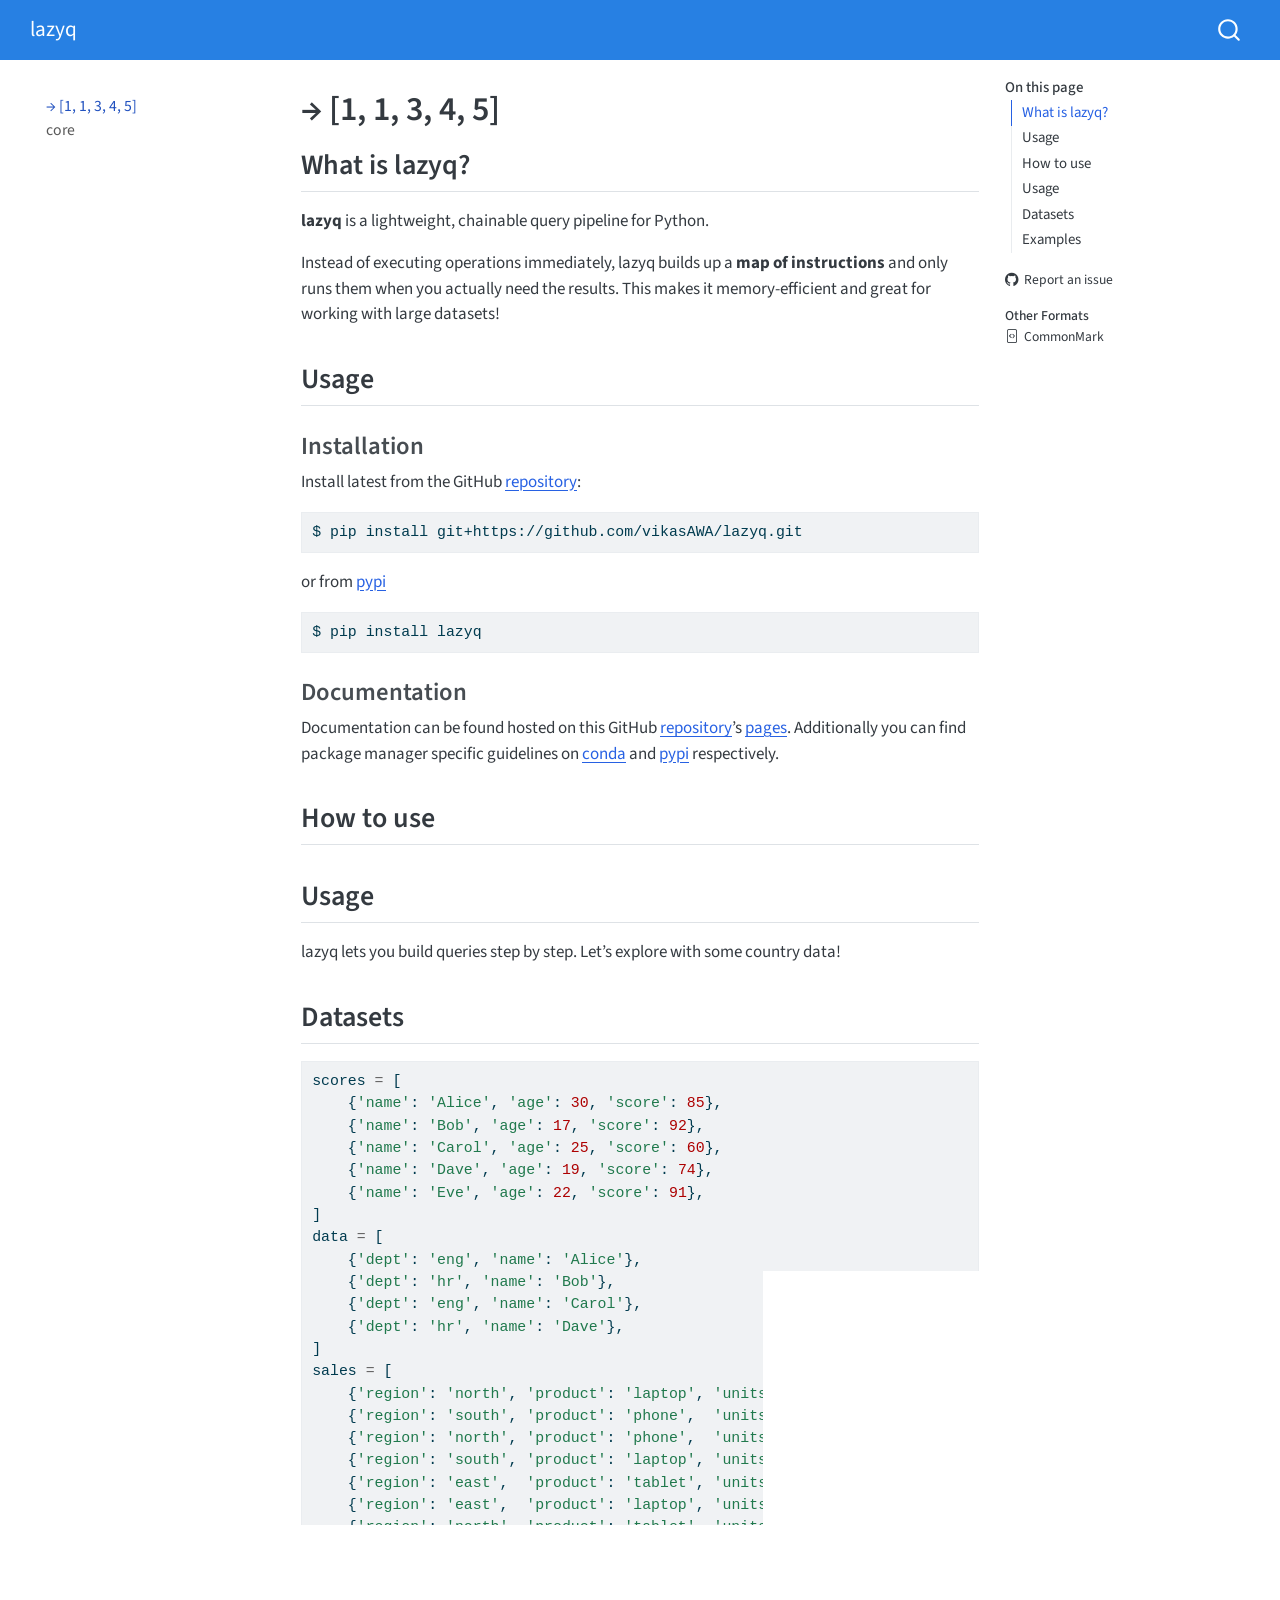
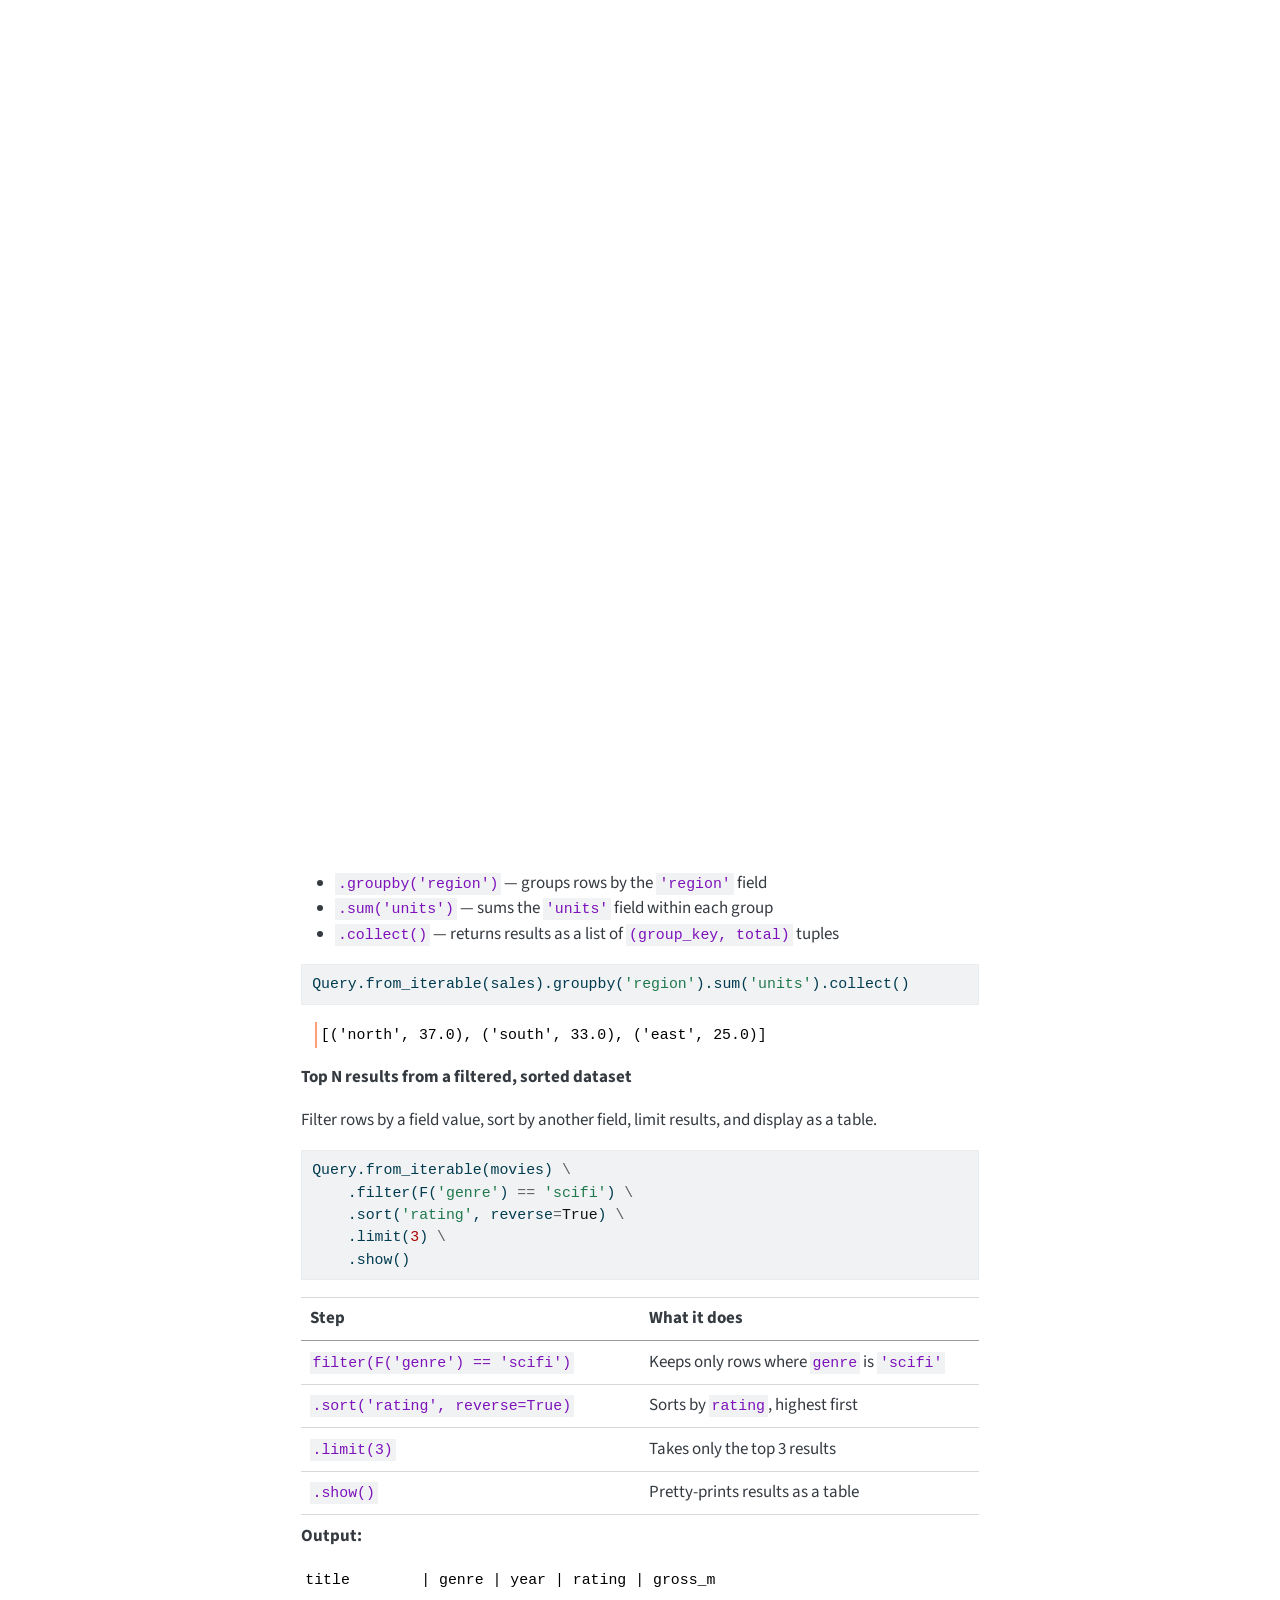
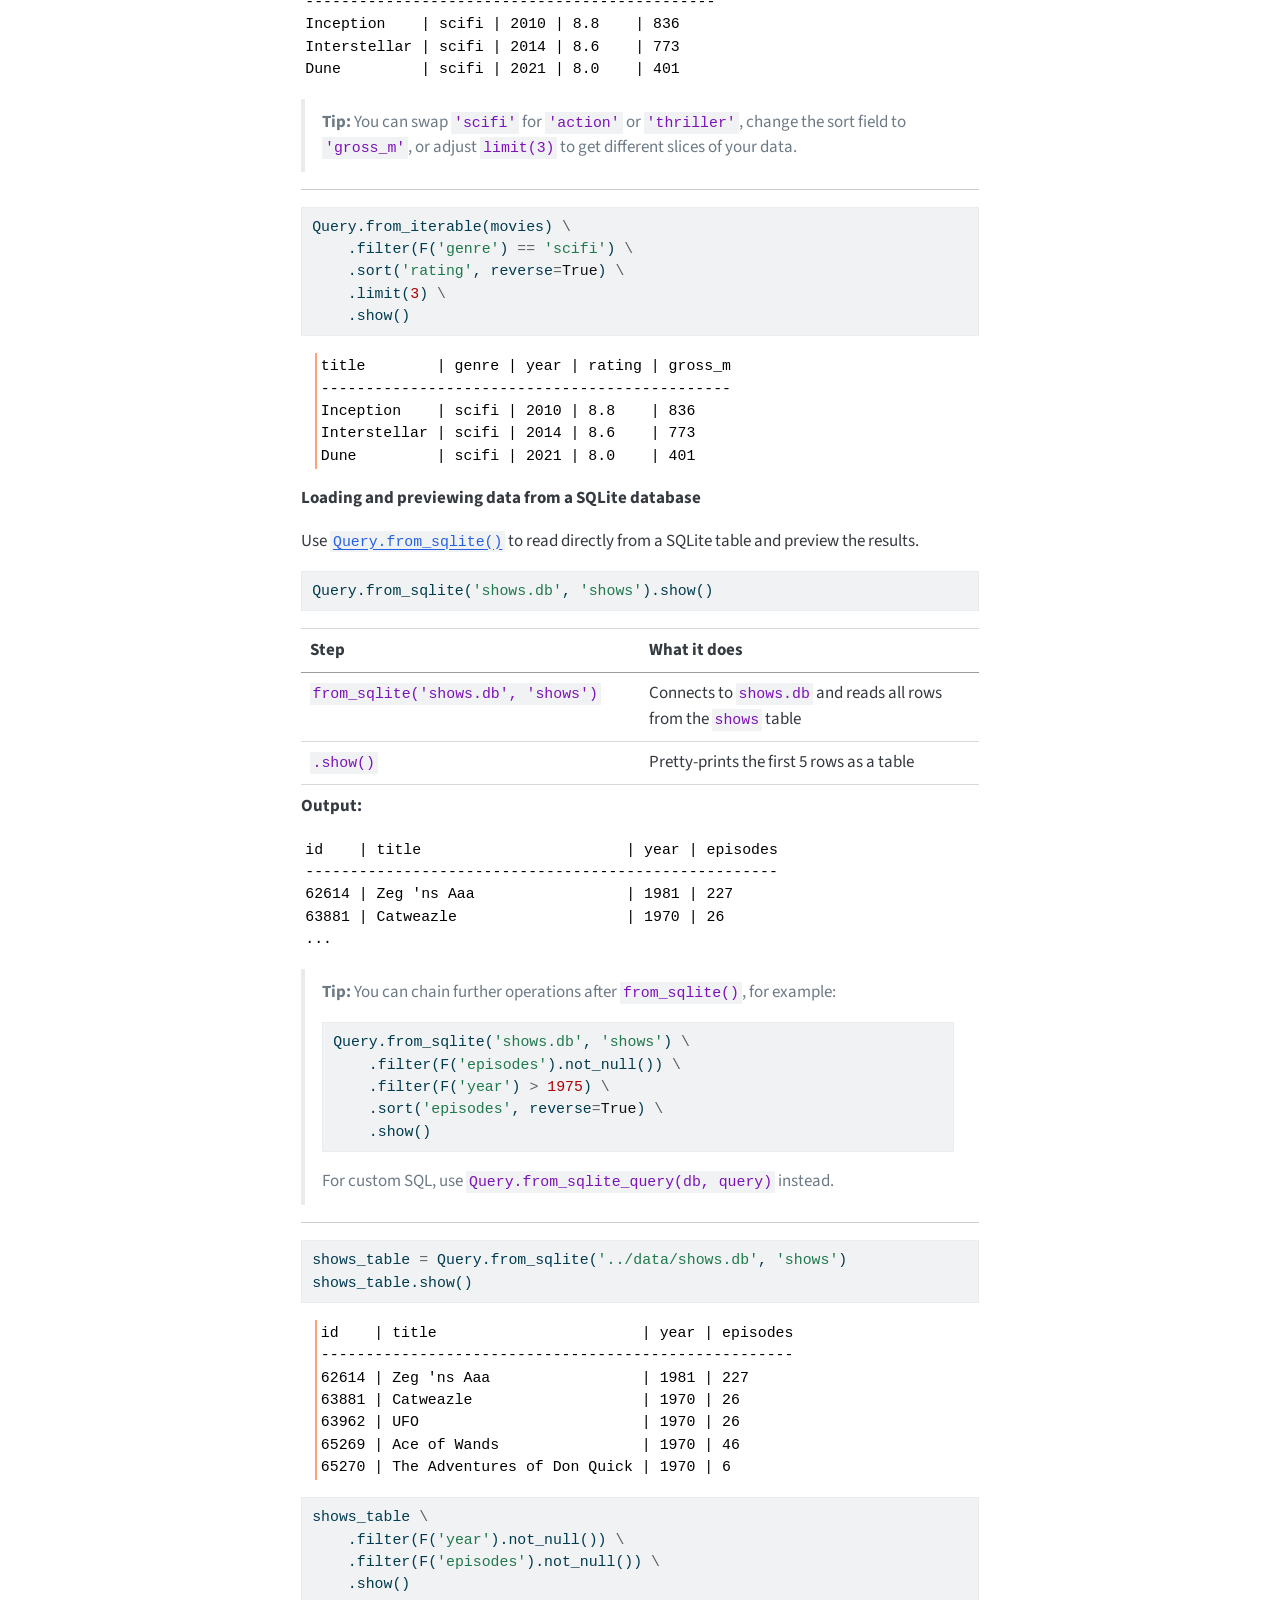
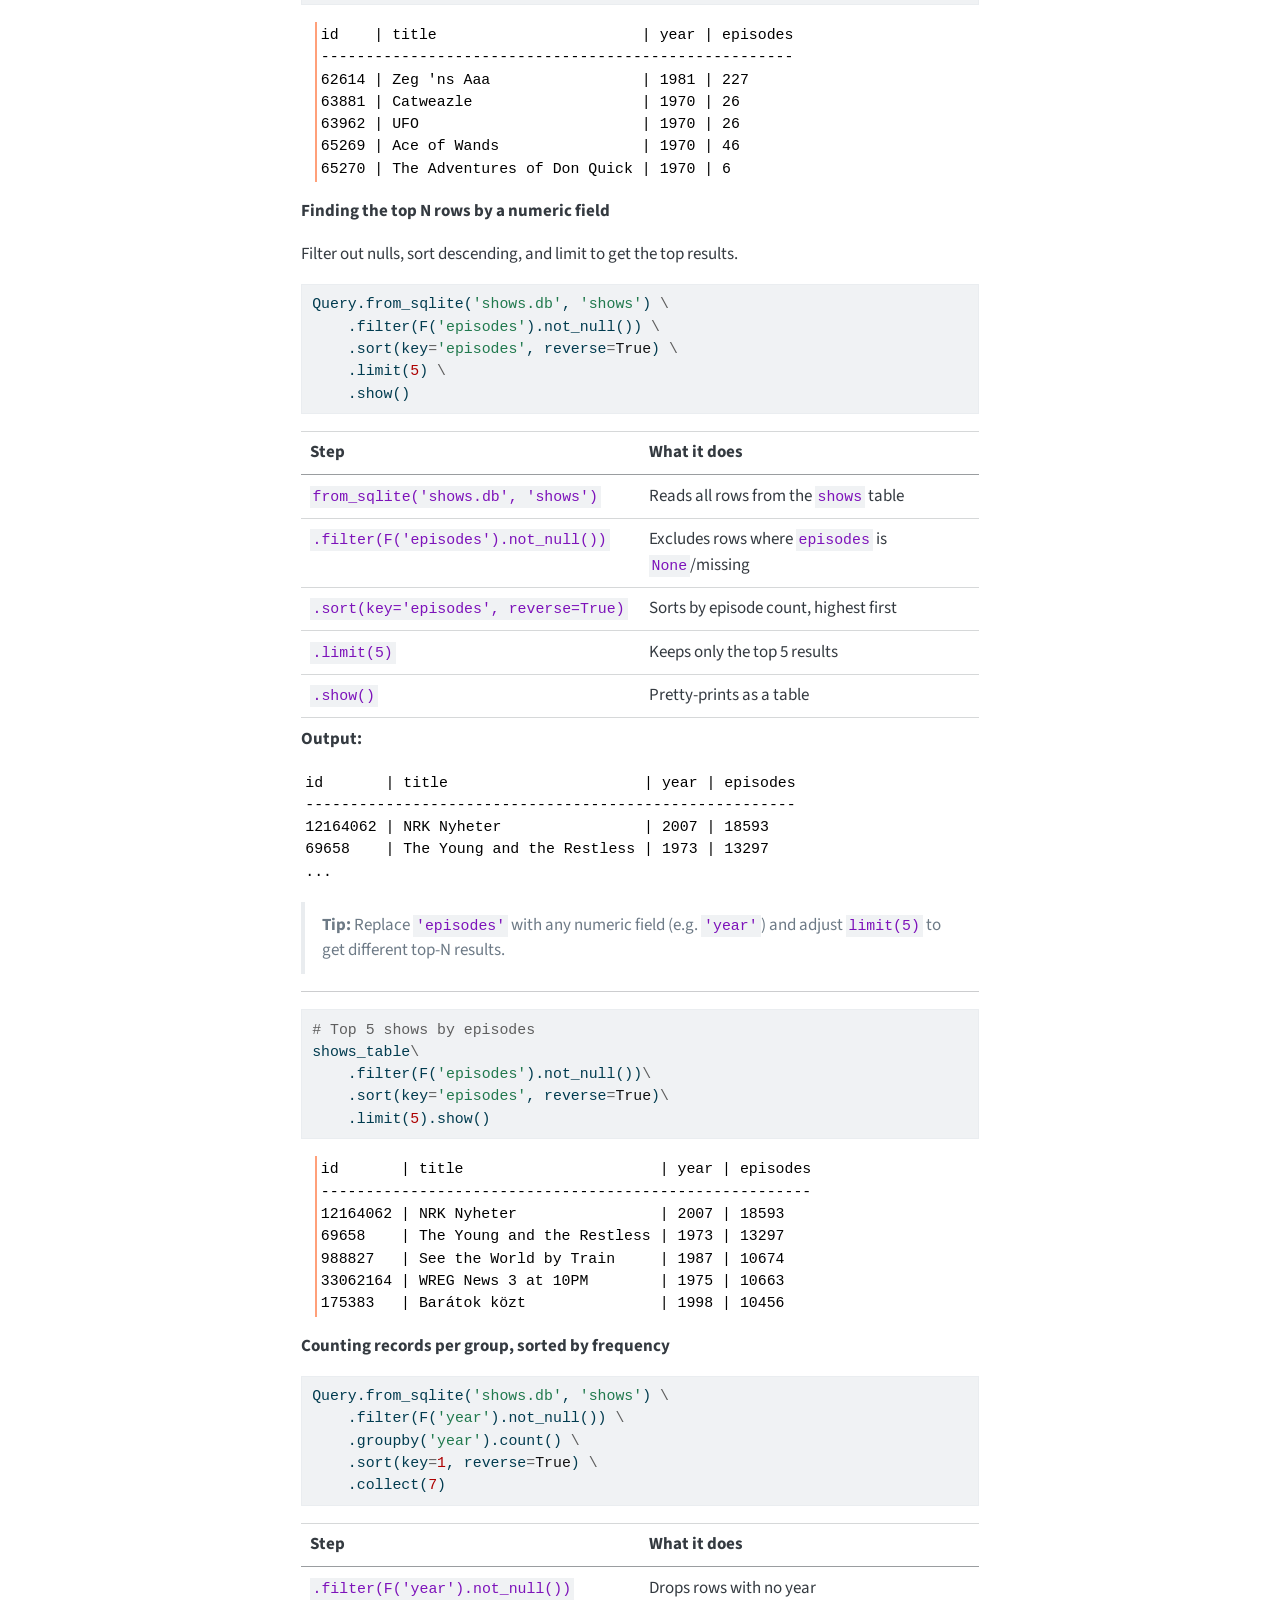
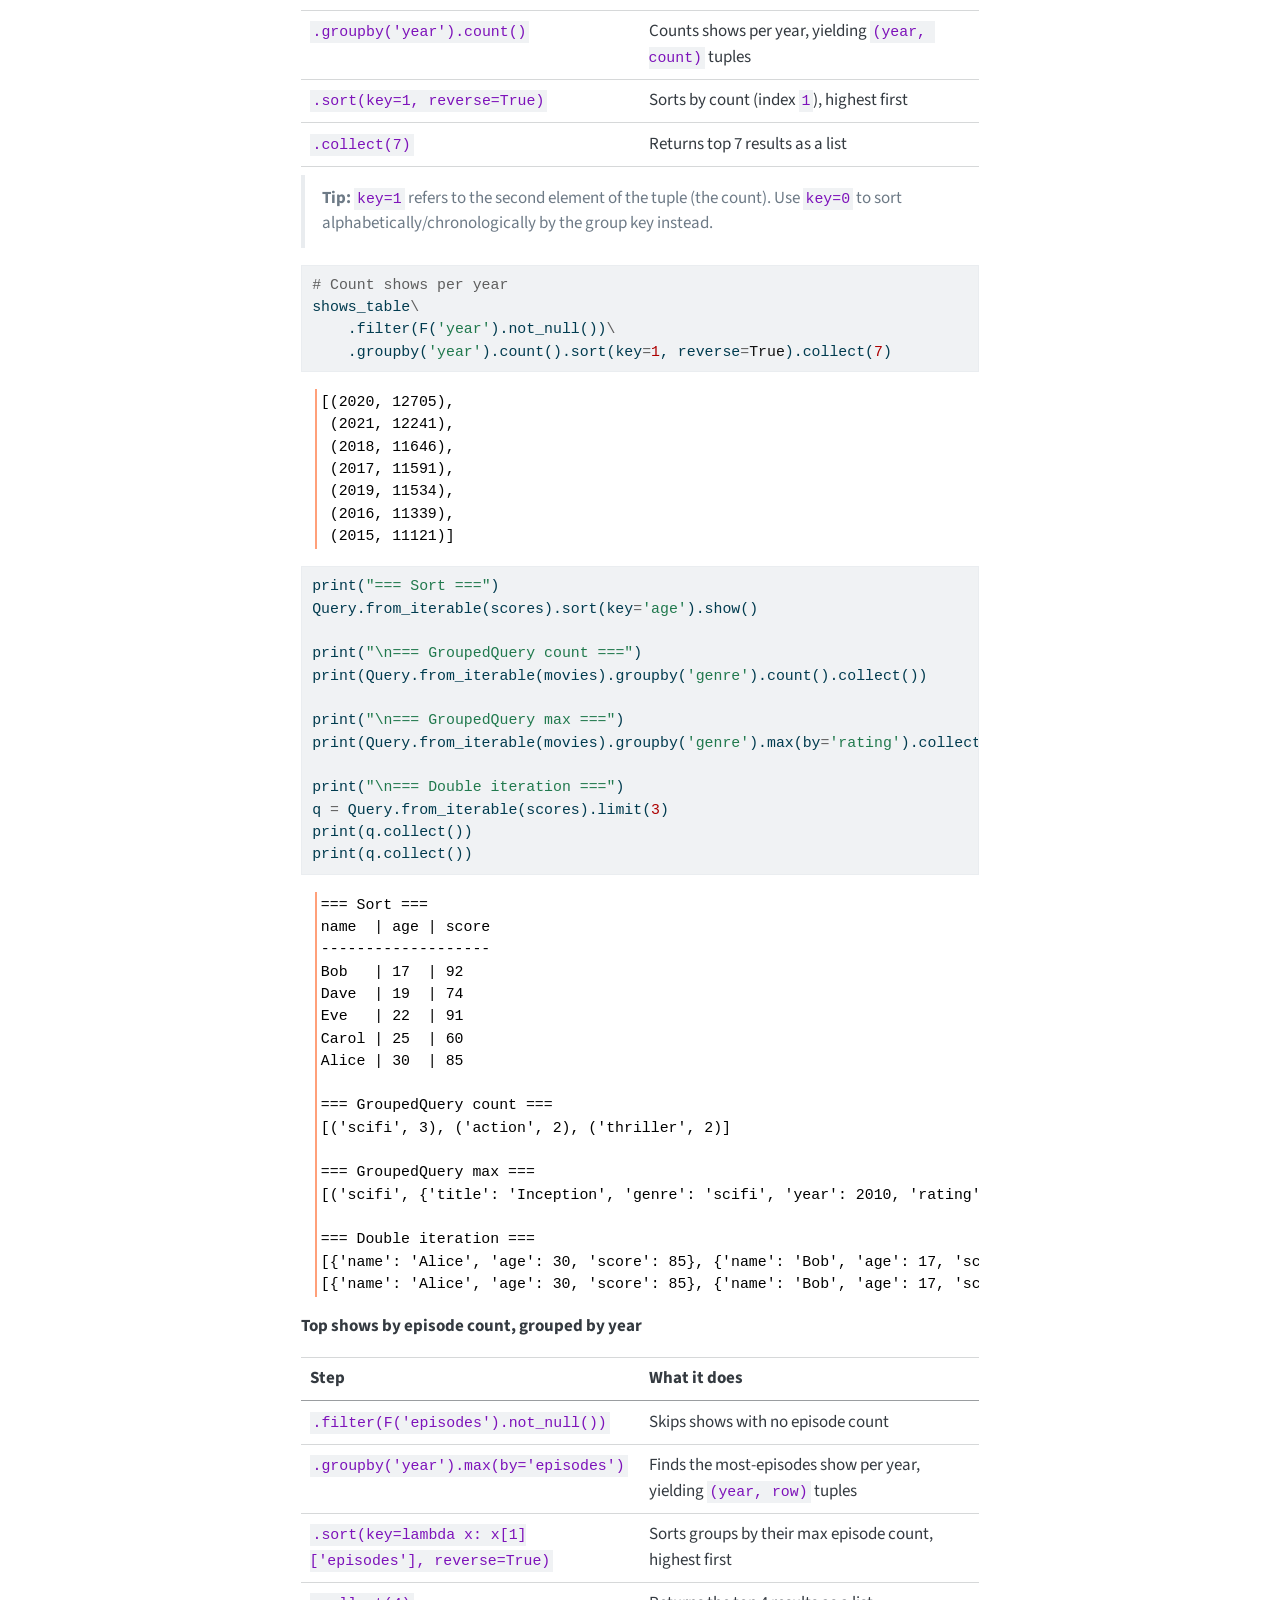
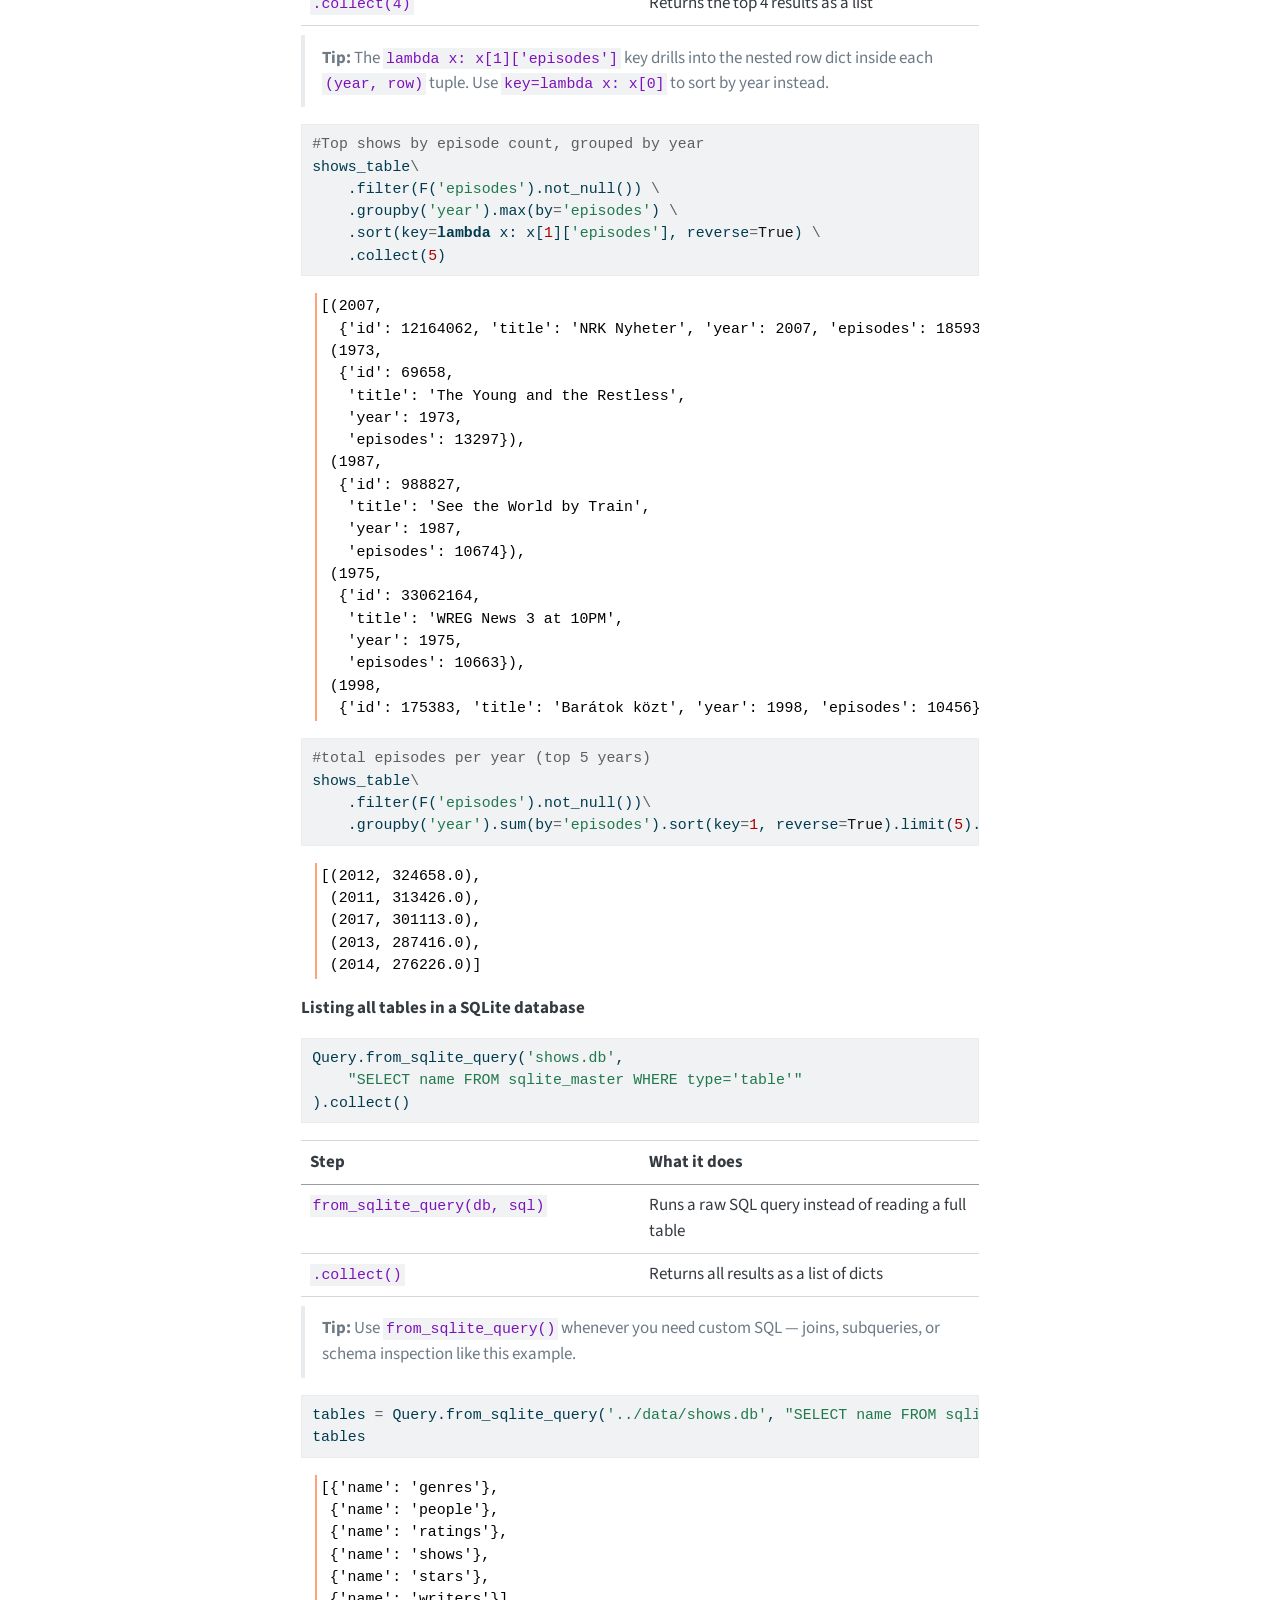
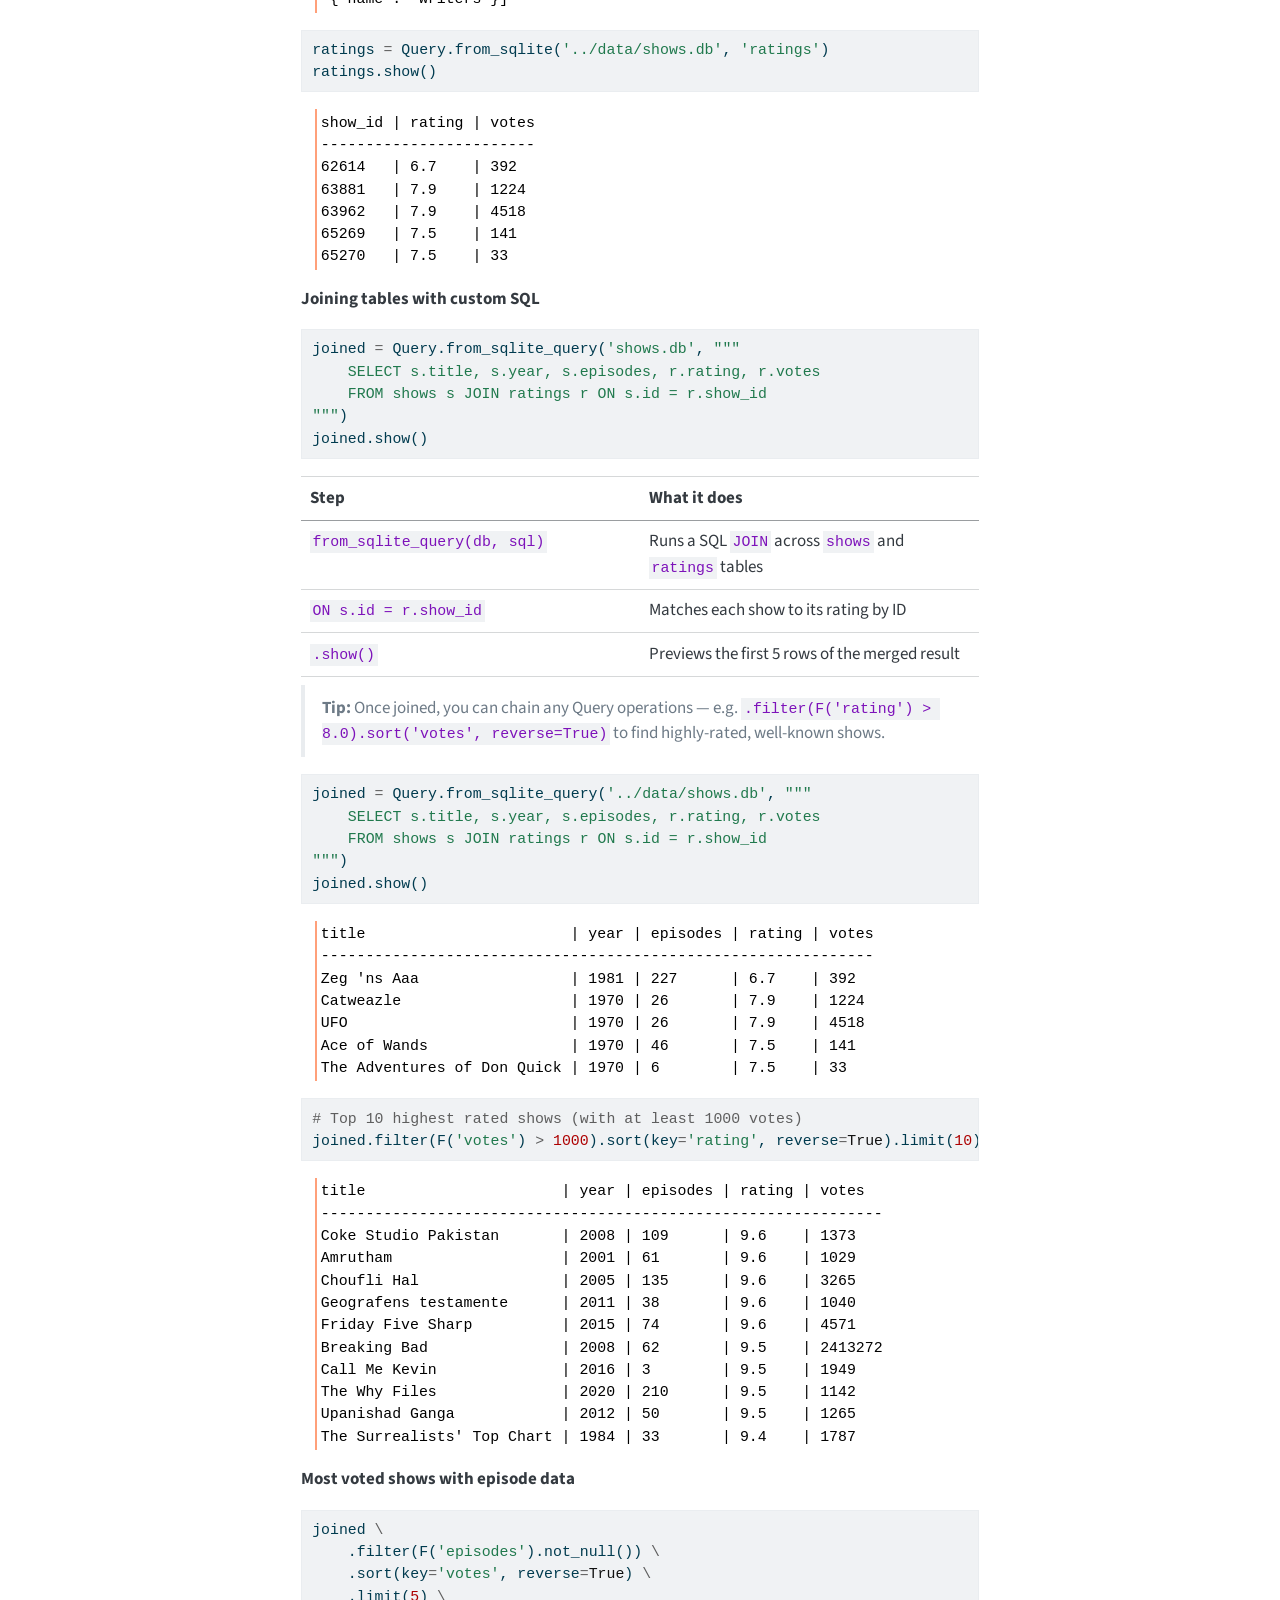
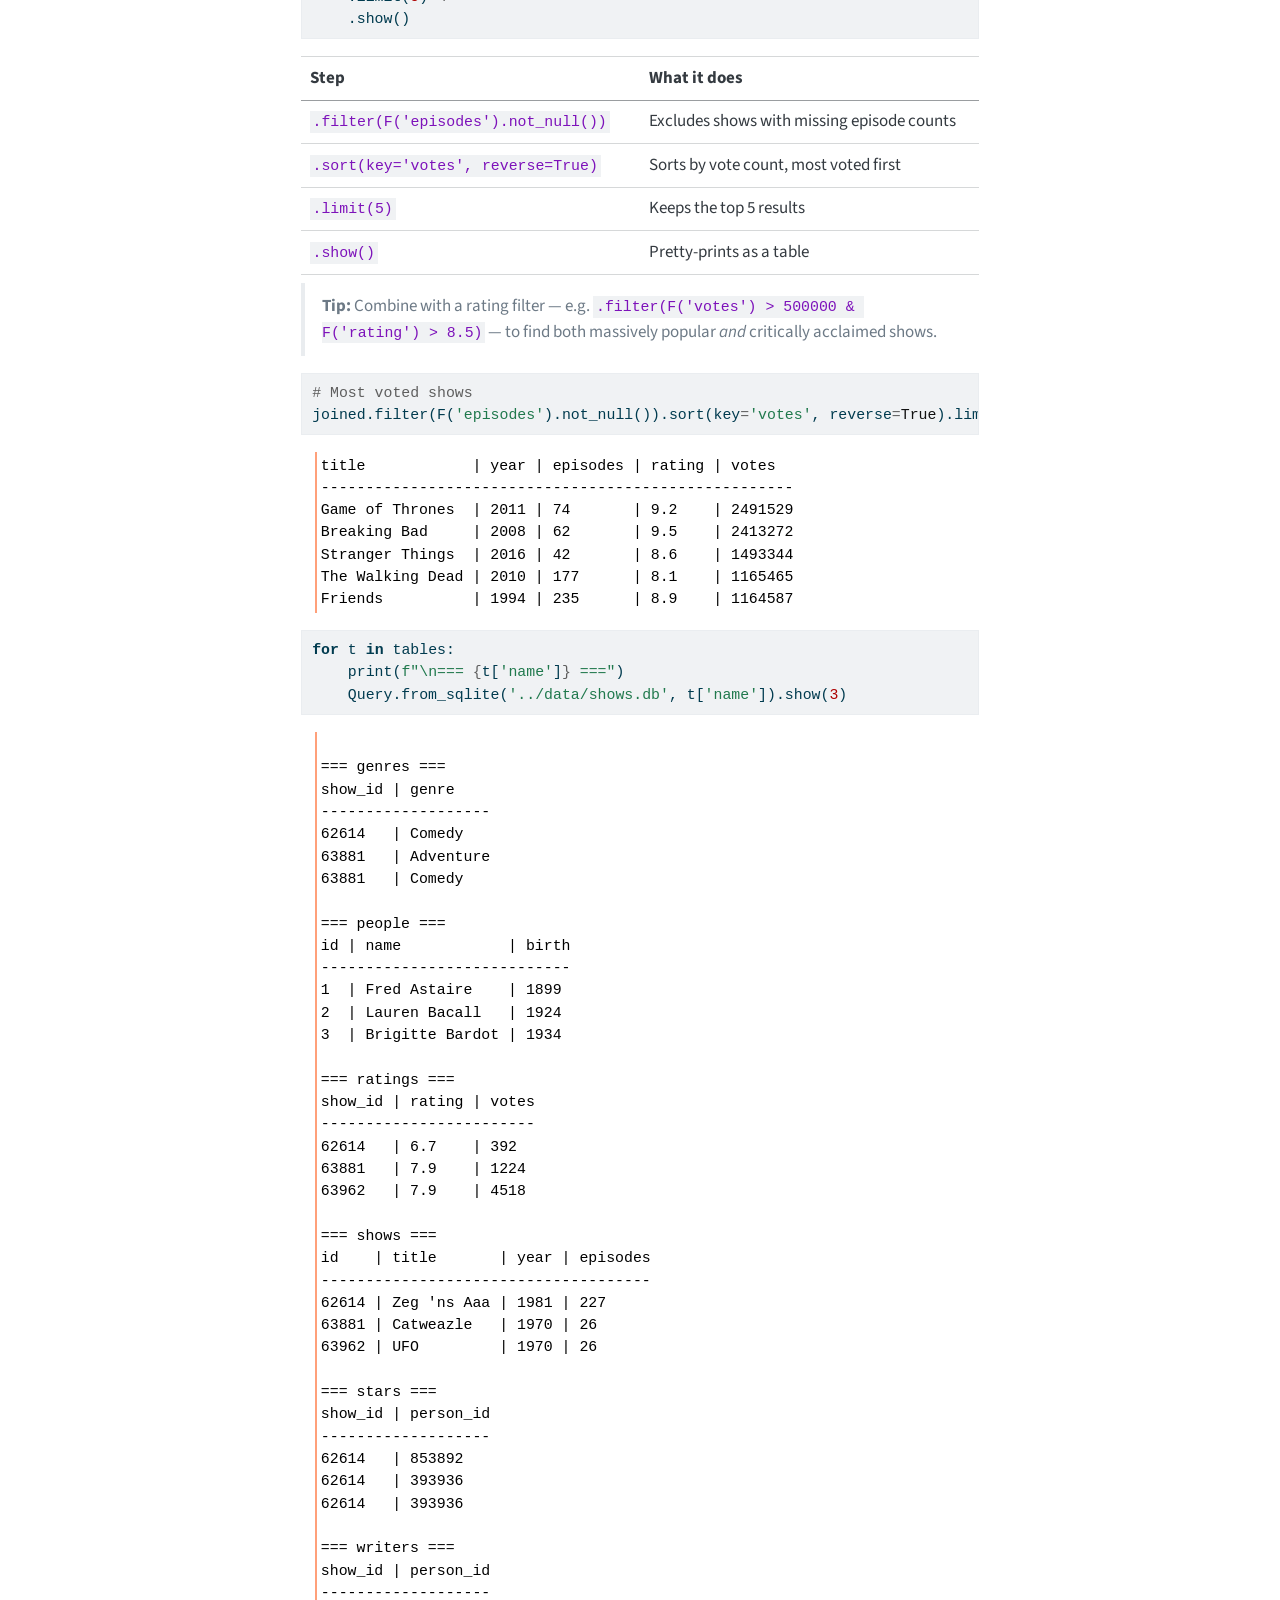
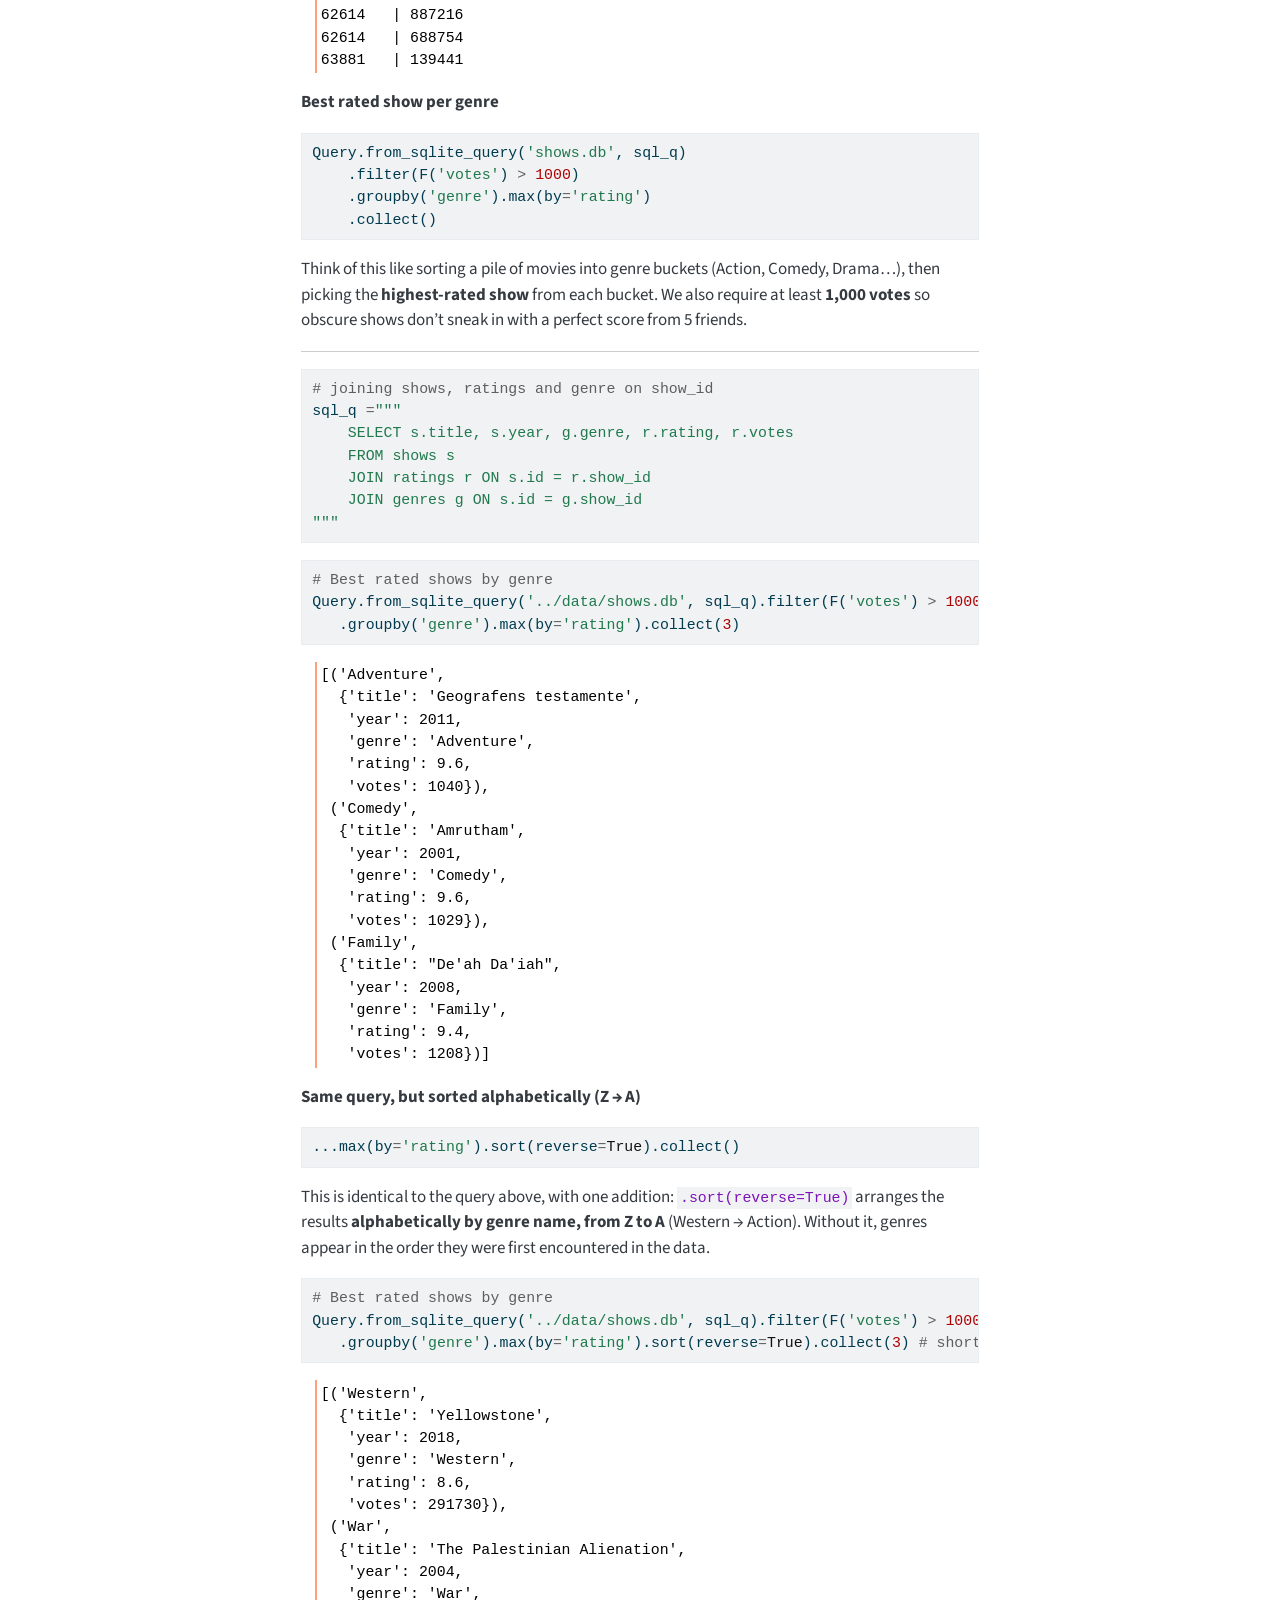
==== commit 6c4d1ffb: "Update documentation" ====
--- a/index.html
+++ b/index.html
@@ -233,7 +233,7 @@
 </section>
 <section id="datasets" class="level2">
 <h2 class="anchored" data-anchor-id="datasets">Datasets</h2>
-<div id="477adc35" class="cell" data-execution_count="3">
+<div id="5d5d54cb" class="cell" data-execution_count="2">
 <div class="code-copy-outer-scaffold"><div class="sourceCode cell-code" id="cb3"><pre class="sourceCode python code-with-copy"><code class="sourceCode python"><span id="cb3-1"><a href="#cb3-1" aria-hidden="true" tabindex="-1"></a>scores <span class="op">=</span> [</span>
 <span id="cb3-2"><a href="#cb3-2" aria-hidden="true" tabindex="-1"></a>    {<span class="st">'name'</span>: <span class="st">'Alice'</span>, <span class="st">'age'</span>: <span class="dv">30</span>, <span class="st">'score'</span>: <span class="dv">85</span>},</span>
 <span id="cb3-3"><a href="#cb3-3" aria-hidden="true" tabindex="-1"></a>    {<span class="st">'name'</span>: <span class="st">'Bob'</span>, <span class="st">'age'</span>: <span class="dv">17</span>, <span class="st">'score'</span>: <span class="dv">92</span>},</span>
@@ -305,7 +305,7 @@
 <blockquote class="blockquote">
 <p><strong>Tip:</strong> Run <a href="https://vikasAWA.github.io/lazyq/core.html#query.tools"><code>Query.tools()</code></a> any time you need a quick reminder of what’s available — no imports or docs needed.</p>
 </blockquote>
-<div id="295531ab" class="cell" data-execution_count="23">
+<div id="2d492714" class="cell" data-execution_count="3">
 <div class="code-copy-outer-scaffold"><div class="sourceCode cell-code" id="cb5"><pre class="sourceCode python code-with-copy"><code class="sourceCode python"><span id="cb5-1"><a href="#cb5-1" aria-hidden="true" tabindex="-1"></a>Query.tools()</span></code></pre></div><button title="Copy to Clipboard" class="code-copy-button"><i class="bi"></i></button></div>
 <div class="cell-output cell-output-stdout">
 <pre><code>
@@ -340,7 +340,7 @@
 show(n=5)                           → Pretty print results</code></pre>
 </div>
 </div>
-<div id="3357dec8" class="cell" data-execution_count="4">
+<div id="863e7507" class="cell" data-execution_count="4">
 <div class="code-copy-outer-scaffold"><div class="sourceCode cell-code" id="cb7"><pre class="sourceCode python code-with-copy"><code class="sourceCode python"><span id="cb7-1"><a href="#cb7-1" aria-hidden="true" tabindex="-1"></a><span class="co"># plain numbers</span></span>
 <span id="cb7-2"><a href="#cb7-2" aria-hidden="true" tabindex="-1"></a>Query.from_iterable([<span class="dv">3</span>, <span class="dv">1</span>, <span class="dv">4</span>, <span class="dv">1</span>, <span class="dv">5</span>]).sort().collect()</span></code></pre></div><button title="Copy to Clipboard" class="code-copy-button"><i class="bi"></i></button></div>
 <div class="cell-output cell-output-display" data-execution_count="4">
@@ -358,7 +358,7 @@
 <li><code>.sort(key='score', reverse=True)</code> — sorts by <code>score</code>, highest first</li>
 <li><code>.show()</code> — pretty-prints the top 5 rows as a table</li>
 </ul>
-<div id="b959bd22" class="cell" data-execution_count="5">
+<div id="30d9dd94" class="cell" data-execution_count="5">
 <div class="code-copy-outer-scaffold"><div class="sourceCode cell-code" id="cb10"><pre class="sourceCode python code-with-copy"><code class="sourceCode python"><span id="cb10-1"><a href="#cb10-1" aria-hidden="true" tabindex="-1"></a><span class="co"># chained</span></span>
 <span id="cb10-2"><a href="#cb10-2" aria-hidden="true" tabindex="-1"></a>Query.from_iterable(scores)<span class="op">\</span></span>
 <span id="cb10-3"><a href="#cb10-3" aria-hidden="true" tabindex="-1"></a>    .<span class="bu">filter</span>(F(<span class="st">'age'</span>) <span class="op">&gt;</span> <span class="dv">19</span>)<span class="op">\</span></span>
@@ -381,7 +381,7 @@
 <li><code>.sum('units')</code> — sums the <code>'units'</code> field within each group</li>
 <li><code>.collect()</code> — returns results as a list of <code>(group_key, total)</code> tuples</li>
 </ul>
-<div id="9c255bf7" class="cell" data-execution_count="6">
+<div id="5efe4b38" class="cell" data-execution_count="6">
 <div class="code-copy-outer-scaffold"><div class="sourceCode cell-code" id="cb13"><pre class="sourceCode python code-with-copy"><code class="sourceCode python"><span id="cb13-1"><a href="#cb13-1" aria-hidden="true" tabindex="-1"></a>Query.from_iterable(sales).groupby(<span class="st">'region'</span>).<span class="bu">sum</span>(<span class="st">'units'</span>).collect()</span></code></pre></div><button title="Copy to Clipboard" class="code-copy-button"><i class="bi"></i></button></div>
 <div class="cell-output cell-output-display" data-execution_count="6">
 <pre><code>[('north', 37.0), ('south', 33.0), ('east', 25.0)]</code></pre>
@@ -434,7 +434,7 @@
 <p><strong>Tip:</strong> You can swap <code>'scifi'</code> for <code>'action'</code> or <code>'thriller'</code>, change the sort field to <code>'gross_m'</code>, or adjust <code>limit(3)</code> to get different slices of your data.</p>
 </blockquote>
 <hr>
-<div id="4406a509" class="cell" data-execution_count="7">
+<div id="fcfdeb1e" class="cell" data-execution_count="7">
 <div class="code-copy-outer-scaffold"><div class="sourceCode cell-code" id="cb17"><pre class="sourceCode python code-with-copy"><code class="sourceCode python"><span id="cb17-1"><a href="#cb17-1" aria-hidden="true" tabindex="-1"></a>Query.from_iterable(movies) <span class="op">\</span></span>
 <span id="cb17-2"><a href="#cb17-2" aria-hidden="true" tabindex="-1"></a>    .<span class="bu">filter</span>(F(<span class="st">'genre'</span>) <span class="op">==</span> <span class="st">'scifi'</span>) <span class="op">\</span></span>
 <span id="cb17-3"><a href="#cb17-3" aria-hidden="true" tabindex="-1"></a>    .sort(<span class="st">'rating'</span>, reverse<span class="op">=</span><span class="va">True</span>) <span class="op">\</span></span>
@@ -489,7 +489,7 @@
 <p>For custom SQL, use <code>Query.from_sqlite_query(db, query)</code> instead.</p>
 </blockquote>
 <hr>
-<div id="e9162f39" class="cell" data-execution_count="8">
+<div id="0bff39f3" class="cell" data-execution_count="8">
 <div class="code-copy-outer-scaffold"><div class="sourceCode cell-code" id="cb22"><pre class="sourceCode python code-with-copy"><code class="sourceCode python"><span id="cb22-1"><a href="#cb22-1" aria-hidden="true" tabindex="-1"></a>shows_table <span class="op">=</span> Query.from_sqlite(<span class="st">'../data/shows.db'</span>, <span class="st">'shows'</span>)</span>
 <span id="cb22-2"><a href="#cb22-2" aria-hidden="true" tabindex="-1"></a>shows_table.show()</span></code></pre></div><button title="Copy to Clipboard" class="code-copy-button"><i class="bi"></i></button></div>
 <div class="cell-output cell-output-stdout">
@@ -502,7 +502,7 @@
 65270 | The Adventures of Don Quick | 1970 | 6       </code></pre>
 </div>
 </div>
-<div id="8722ce2c" class="cell" data-execution_count="9">
+<div id="297b4817" class="cell" data-execution_count="9">
 <div class="code-copy-outer-scaffold"><div class="sourceCode cell-code" id="cb24"><pre class="sourceCode python code-with-copy"><code class="sourceCode python"><span id="cb24-1"><a href="#cb24-1" aria-hidden="true" tabindex="-1"></a>shows_table <span class="op">\</span></span>
 <span id="cb24-2"><a href="#cb24-2" aria-hidden="true" tabindex="-1"></a>    .<span class="bu">filter</span>(F(<span class="st">'year'</span>).not_null()) <span class="op">\</span></span>
 <span id="cb24-3"><a href="#cb24-3" aria-hidden="true" tabindex="-1"></a>    .<span class="bu">filter</span>(F(<span class="st">'episodes'</span>).not_null()) <span class="op">\</span></span>
@@ -568,7 +568,7 @@
 <p><strong>Tip:</strong> Replace <code>'episodes'</code> with any numeric field (e.g.&nbsp;<code>'year'</code>) and adjust <code>limit(5)</code> to get different top-N results.</p>
 </blockquote>
 <hr>
-<div id="600b0389" class="cell" data-execution_count="10">
+<div id="c2a269dc" class="cell" data-execution_count="10">
 <div class="code-copy-outer-scaffold"><div class="sourceCode cell-code" id="cb28"><pre class="sourceCode python code-with-copy"><code class="sourceCode python"><span id="cb28-1"><a href="#cb28-1" aria-hidden="true" tabindex="-1"></a><span class="co"># Top 5 shows by episodes</span></span>
 <span id="cb28-2"><a href="#cb28-2" aria-hidden="true" tabindex="-1"></a>shows_table<span class="op">\</span></span>
 <span id="cb28-3"><a href="#cb28-3" aria-hidden="true" tabindex="-1"></a>    .<span class="bu">filter</span>(F(<span class="st">'episodes'</span>).not_null())<span class="op">\</span></span>
@@ -623,7 +623,7 @@
 <blockquote class="blockquote">
 <p><strong>Tip:</strong> <code>key=1</code> refers to the second element of the tuple (the count). Use <code>key=0</code> to sort alphabetically/chronologically by the group key instead.</p>
 </blockquote>
-<div id="b725581c" class="cell" data-execution_count="11">
+<div id="b6ba917d" class="cell" data-execution_count="11">
 <div class="code-copy-outer-scaffold"><div class="sourceCode cell-code" id="cb31"><pre class="sourceCode python code-with-copy"><code class="sourceCode python"><span id="cb31-1"><a href="#cb31-1" aria-hidden="true" tabindex="-1"></a><span class="co"># Count shows per year</span></span>
 <span id="cb31-2"><a href="#cb31-2" aria-hidden="true" tabindex="-1"></a>shows_table<span class="op">\</span></span>
 <span id="cb31-3"><a href="#cb31-3" aria-hidden="true" tabindex="-1"></a>    .<span class="bu">filter</span>(F(<span class="st">'year'</span>).not_null())<span class="op">\</span></span>
@@ -638,7 +638,7 @@
  (2015, 11121)]</code></pre>
 </div>
 </div>
-<div id="6962f833" class="cell" data-execution_count="12">
+<div id="a03c3e2f" class="cell" data-execution_count="12">
 <div class="code-copy-outer-scaffold"><div class="sourceCode cell-code" id="cb33"><pre class="sourceCode python code-with-copy"><code class="sourceCode python"><span id="cb33-1"><a href="#cb33-1" aria-hidden="true" tabindex="-1"></a><span class="bu">print</span>(<span class="st">"=== Sort ==="</span>)</span>
 <span id="cb33-2"><a href="#cb33-2" aria-hidden="true" tabindex="-1"></a>Query.from_iterable(scores).sort(key<span class="op">=</span><span class="st">'age'</span>).show()</span>
 <span id="cb33-3"><a href="#cb33-3" aria-hidden="true" tabindex="-1"></a></span>
@@ -673,13 +673,7 @@
 [{'name': 'Alice', 'age': 30, 'score': 85}, {'name': 'Bob', 'age': 17, 'score': 92}, {'name': 'Carol', 'age': 25, 'score': 60}]</code></pre>
 </div>
 </div>
-<p><strong>Most episodes per group, sorted by group key</strong></p>
-<div class="code-copy-outer-scaffold"><div class="sourceCode" id="cb35"><pre class="sourceCode python code-with-copy"><code class="sourceCode python"><span id="cb35-1"><a href="#cb35-1" aria-hidden="true" tabindex="-1"></a>Query.from_sqlite(<span class="st">'shows.db'</span>, <span class="st">'shows'</span>) <span class="op">\</span></span>
-<span id="cb35-2"><a href="#cb35-2" aria-hidden="true" tabindex="-1"></a>    .<span class="bu">filter</span>(F(<span class="st">'episodes'</span>).not_null()) <span class="op">\</span></span>
-<span id="cb35-3"><a href="#cb35-3" aria-hidden="true" tabindex="-1"></a>    .groupby(<span class="st">'year'</span>).<span class="bu">max</span>(by<span class="op">=</span><span class="st">'episodes'</span>) <span class="op">\</span></span>
-<span id="cb35-4"><a href="#cb35-4" aria-hidden="true" tabindex="-1"></a>    .sort(key<span class="op">=</span><span class="va">None</span>, reverse<span class="op">=</span><span class="va">True</span>) <span class="op">\</span></span>
-<span id="cb35-5"><a href="#cb35-5" aria-hidden="true" tabindex="-1"></a>    .limit(<span class="dv">5</span>) <span class="op">\</span></span>
-<span id="cb35-6"><a href="#cb35-6" aria-hidden="true" tabindex="-1"></a>    .collect()</span></code></pre></div><button title="Copy to Clipboard" class="code-copy-button"><i class="bi"></i></button></div>
+<p><strong>Top shows by episode count, grouped by year</strong></p>
 <table class="caption-top table">
 <colgroup>
 <col style="width: 50%">
@@ -694,57 +688,60 @@
 <tbody>
 <tr class="odd">
 <td><code>.filter(F('episodes').not_null())</code></td>
-<td>Drops rows with no episode count</td>
+<td>Skips shows with no episode count</td>
 </tr>
 <tr class="even">
 <td><code>.groupby('year').max(by='episodes')</code></td>
-<td>Finds the show with the most episodes in each year, yielding <code>(year, row)</code> tuples</td>
-</tr>
-<tr class="odd">
-<td><code>.sort(key=None, reverse=True)</code></td>
-<td>Sorts by year descending (<code>key=None</code> sorts on the whole tuple, i.e.&nbsp;index <code>0</code>)</td>
-</tr>
-<tr class="even">
-<td><code>.limit(5)</code></td>
-<td>Keeps the 5 most recent years</td>
-</tr>
-<tr class="odd">
-<td><code>.collect()</code></td>
-<td>Returns results as a list</td>
+<td>Finds the most-episodes show per year, yielding <code>(year, row)</code> tuples</td>
+</tr>
+<tr class="odd">
+<td><code>.sort(key=lambda x: x[1]['episodes'], reverse=True)</code></td>
+<td>Sorts groups by their max episode count, highest first</td>
+</tr>
+<tr class="even">
+<td><code>.collect(4)</code></td>
+<td>Returns the top 4 results as a list</td>
 </tr>
 </tbody>
 </table>
 <blockquote class="blockquote">
-<p><strong>Tip:</strong> Swap <code>.max(by='episodes')</code> with <code>.min(by='episodes')</code> to find the shortest show per year instead.</p>
+<p><strong>Tip:</strong> The <code>lambda x: x[1]['episodes']</code> key drills into the nested row dict inside each <code>(year, row)</code> tuple. Use <code>key=lambda x: x[0]</code> to sort by year instead.</p>
 </blockquote>
-<div id="cd06f4f3" class="cell" data-execution_count="13">
-<div class="code-copy-outer-scaffold"><div class="sourceCode cell-code" id="cb36"><pre class="sourceCode python code-with-copy"><code class="sourceCode python"><span id="cb36-1"><a href="#cb36-1" aria-hidden="true" tabindex="-1"></a><span class="co"># Most episodes per year group</span></span>
-<span id="cb36-2"><a href="#cb36-2" aria-hidden="true" tabindex="-1"></a>shows_table<span class="op">\</span></span>
-<span id="cb36-3"><a href="#cb36-3" aria-hidden="true" tabindex="-1"></a>    .<span class="bu">filter</span>(F(<span class="st">'episodes'</span>).not_null())<span class="op">\</span></span>
-<span id="cb36-4"><a href="#cb36-4" aria-hidden="true" tabindex="-1"></a>    .groupby(<span class="st">'year'</span>).<span class="bu">max</span>(by<span class="op">=</span><span class="st">'episodes'</span>).sort(key<span class="op">=</span><span class="va">None</span>, reverse<span class="op">=</span><span class="va">True</span>).limit(<span class="dv">5</span>).collect()</span></code></pre></div><button title="Copy to Clipboard" class="code-copy-button"><i class="bi"></i></button></div>
+<div id="b3b4016e" class="cell" data-execution_count="13">
+<div class="code-copy-outer-scaffold"><div class="sourceCode cell-code" id="cb35"><pre class="sourceCode python code-with-copy"><code class="sourceCode python"><span id="cb35-1"><a href="#cb35-1" aria-hidden="true" tabindex="-1"></a><span class="co">#Top shows by episode count, grouped by year</span></span>
+<span id="cb35-2"><a href="#cb35-2" aria-hidden="true" tabindex="-1"></a>shows_table<span class="op">\</span></span>
+<span id="cb35-3"><a href="#cb35-3" aria-hidden="true" tabindex="-1"></a>    .<span class="bu">filter</span>(F(<span class="st">'episodes'</span>).not_null()) <span class="op">\</span></span>
+<span id="cb35-4"><a href="#cb35-4" aria-hidden="true" tabindex="-1"></a>    .groupby(<span class="st">'year'</span>).<span class="bu">max</span>(by<span class="op">=</span><span class="st">'episodes'</span>) <span class="op">\</span></span>
+<span id="cb35-5"><a href="#cb35-5" aria-hidden="true" tabindex="-1"></a>    .sort(key<span class="op">=</span><span class="kw">lambda</span> x: x[<span class="dv">1</span>][<span class="st">'episodes'</span>], reverse<span class="op">=</span><span class="va">True</span>) <span class="op">\</span></span>
+<span id="cb35-6"><a href="#cb35-6" aria-hidden="true" tabindex="-1"></a>    .collect(<span class="dv">5</span>)</span></code></pre></div><button title="Copy to Clipboard" class="code-copy-button"><i class="bi"></i></button></div>
 <div class="cell-output cell-output-display" data-execution_count="13">
-<pre><code>[(2027, {'id': 38225416, 'title': 'Hangout.', 'year': 2027, 'episodes': 1}),
- (2026, {'id': 37180875, 'title': 'Imanje', 'year': 2026, 'episodes': 72}),
- (2025,
-  {'id': 32125269,
-   'title': 'Beyond the Gates',
-   'year': 2025,
-   'episodes': 225}),
- (2024,
-  {'id': 32119132, 'title': 'A Sentença', 'year': 2024, 'episodes': 843}),
- (2023,
-  {'id': 32179022,
-   'title': 'Tu Khara Mun Chhai',
-   'year': 2023,
-   'episodes': 882})]</code></pre>
-</div>
-</div>
-<div id="65c14292" class="cell" data-execution_count="14">
-<div class="code-copy-outer-scaffold"><div class="sourceCode cell-code" id="cb38"><pre class="sourceCode python code-with-copy"><code class="sourceCode python"><span id="cb38-1"><a href="#cb38-1" aria-hidden="true" tabindex="-1"></a><span class="co">#total episodes per year (top 5 years)</span></span>
-<span id="cb38-2"><a href="#cb38-2" aria-hidden="true" tabindex="-1"></a>shows_table<span class="op">\</span></span>
-<span id="cb38-3"><a href="#cb38-3" aria-hidden="true" tabindex="-1"></a>    .<span class="bu">filter</span>(F(<span class="st">'episodes'</span>).not_null())<span class="op">\</span></span>
-<span id="cb38-4"><a href="#cb38-4" aria-hidden="true" tabindex="-1"></a>    .groupby(<span class="st">'year'</span>).<span class="bu">sum</span>(by<span class="op">=</span><span class="st">'episodes'</span>).sort(key<span class="op">=</span><span class="dv">1</span>, reverse<span class="op">=</span><span class="va">True</span>).limit(<span class="dv">5</span>).collect()</span></code></pre></div><button title="Copy to Clipboard" class="code-copy-button"><i class="bi"></i></button></div>
-<div class="cell-output cell-output-display" data-execution_count="14">
+<pre><code>[(2007,
+  {'id': 12164062, 'title': 'NRK Nyheter', 'year': 2007, 'episodes': 18593}),
+ (1973,
+  {'id': 69658,
+   'title': 'The Young and the Restless',
+   'year': 1973,
+   'episodes': 13297}),
+ (1987,
+  {'id': 988827,
+   'title': 'See the World by Train',
+   'year': 1987,
+   'episodes': 10674}),
+ (1975,
+  {'id': 33062164,
+   'title': 'WREG News 3 at 10PM',
+   'year': 1975,
+   'episodes': 10663}),
+ (1998,
+  {'id': 175383, 'title': 'Barátok közt', 'year': 1998, 'episodes': 10456})]</code></pre>
+</div>
+</div>
+<div id="9c0dc595" class="cell" data-execution_count="23">
+<div class="code-copy-outer-scaffold"><div class="sourceCode cell-code" id="cb37"><pre class="sourceCode python code-with-copy"><code class="sourceCode python"><span id="cb37-1"><a href="#cb37-1" aria-hidden="true" tabindex="-1"></a><span class="co">#total episodes per year (top 5 years)</span></span>
+<span id="cb37-2"><a href="#cb37-2" aria-hidden="true" tabindex="-1"></a>shows_table<span class="op">\</span></span>
+<span id="cb37-3"><a href="#cb37-3" aria-hidden="true" tabindex="-1"></a>    .<span class="bu">filter</span>(F(<span class="st">'episodes'</span>).not_null())<span class="op">\</span></span>
+<span id="cb37-4"><a href="#cb37-4" aria-hidden="true" tabindex="-1"></a>    .groupby(<span class="st">'year'</span>).<span class="bu">sum</span>(by<span class="op">=</span><span class="st">'episodes'</span>).sort(key<span class="op">=</span><span class="dv">1</span>, reverse<span class="op">=</span><span class="va">True</span>).limit(<span class="dv">5</span>).collect()</span></code></pre></div><button title="Copy to Clipboard" class="code-copy-button"><i class="bi"></i></button></div>
+<div class="cell-output cell-output-display" data-execution_count="23">
 <pre><code>[(2012, 324658.0),
  (2011, 313426.0),
  (2017, 301113.0),
@@ -753,9 +750,9 @@
 </div>
 </div>
 <p><strong>Listing all tables in a SQLite database</strong></p>
-<div class="code-copy-outer-scaffold"><div class="sourceCode" id="cb40"><pre class="sourceCode python code-with-copy"><code class="sourceCode python"><span id="cb40-1"><a href="#cb40-1" aria-hidden="true" tabindex="-1"></a>Query.from_sqlite_query(<span class="st">'shows.db'</span>,</span>
-<span id="cb40-2"><a href="#cb40-2" aria-hidden="true" tabindex="-1"></a>    <span class="st">"SELECT name FROM sqlite_master WHERE type='table'"</span></span>
-<span id="cb40-3"><a href="#cb40-3" aria-hidden="true" tabindex="-1"></a>).collect()</span></code></pre></div><button title="Copy to Clipboard" class="code-copy-button"><i class="bi"></i></button></div>
+<div class="code-copy-outer-scaffold"><div class="sourceCode" id="cb39"><pre class="sourceCode python code-with-copy"><code class="sourceCode python"><span id="cb39-1"><a href="#cb39-1" aria-hidden="true" tabindex="-1"></a>Query.from_sqlite_query(<span class="st">'shows.db'</span>,</span>
+<span id="cb39-2"><a href="#cb39-2" aria-hidden="true" tabindex="-1"></a>    <span class="st">"SELECT name FROM sqlite_master WHERE type='table'"</span></span>
+<span id="cb39-3"><a href="#cb39-3" aria-hidden="true" tabindex="-1"></a>).collect()</span></code></pre></div><button title="Copy to Clipboard" class="code-copy-button"><i class="bi"></i></button></div>
 <table class="caption-top table">
 <colgroup>
 <col style="width: 50%">
@@ -781,9 +778,9 @@
 <blockquote class="blockquote">
 <p><strong>Tip:</strong> Use <code>from_sqlite_query()</code> whenever you need custom SQL — joins, subqueries, or schema inspection like this example.</p>
 </blockquote>
-<div id="af989a9f" class="cell" data-execution_count="15">
-<div class="code-copy-outer-scaffold"><div class="sourceCode cell-code" id="cb41"><pre class="sourceCode python code-with-copy"><code class="sourceCode python"><span id="cb41-1"><a href="#cb41-1" aria-hidden="true" tabindex="-1"></a>tables <span class="op">=</span> Query.from_sqlite_query(<span class="st">'../data/shows.db'</span>, <span class="st">"SELECT name FROM sqlite_master WHERE type='table'"</span>).collect()</span>
-<span id="cb41-2"><a href="#cb41-2" aria-hidden="true" tabindex="-1"></a>tables</span></code></pre></div><button title="Copy to Clipboard" class="code-copy-button"><i class="bi"></i></button></div>
+<div id="5aa2210c" class="cell" data-execution_count="15">
+<div class="code-copy-outer-scaffold"><div class="sourceCode cell-code" id="cb40"><pre class="sourceCode python code-with-copy"><code class="sourceCode python"><span id="cb40-1"><a href="#cb40-1" aria-hidden="true" tabindex="-1"></a>tables <span class="op">=</span> Query.from_sqlite_query(<span class="st">'../data/shows.db'</span>, <span class="st">"SELECT name FROM sqlite_master WHERE type='table'"</span>).collect()</span>
+<span id="cb40-2"><a href="#cb40-2" aria-hidden="true" tabindex="-1"></a>tables</span></code></pre></div><button title="Copy to Clipboard" class="code-copy-button"><i class="bi"></i></button></div>
 <div class="cell-output cell-output-display" data-execution_count="15">
 <pre><code>[{'name': 'genres'},
  {'name': 'people'},
@@ -793,9 +790,9 @@
  {'name': 'writers'}]</code></pre>
 </div>
 </div>
-<div id="4bb2d0e2" class="cell" data-execution_count="16">
-<div class="code-copy-outer-scaffold"><div class="sourceCode cell-code" id="cb43"><pre class="sourceCode python code-with-copy"><code class="sourceCode python"><span id="cb43-1"><a href="#cb43-1" aria-hidden="true" tabindex="-1"></a>ratings <span class="op">=</span> Query.from_sqlite(<span class="st">'../data/shows.db'</span>, <span class="st">'ratings'</span>)</span>
-<span id="cb43-2"><a href="#cb43-2" aria-hidden="true" tabindex="-1"></a>ratings.show()</span></code></pre></div><button title="Copy to Clipboard" class="code-copy-button"><i class="bi"></i></button></div>
+<div id="b4716a7c" class="cell" data-execution_count="16">
+<div class="code-copy-outer-scaffold"><div class="sourceCode cell-code" id="cb42"><pre class="sourceCode python code-with-copy"><code class="sourceCode python"><span id="cb42-1"><a href="#cb42-1" aria-hidden="true" tabindex="-1"></a>ratings <span class="op">=</span> Query.from_sqlite(<span class="st">'../data/shows.db'</span>, <span class="st">'ratings'</span>)</span>
+<span id="cb42-2"><a href="#cb42-2" aria-hidden="true" tabindex="-1"></a>ratings.show()</span></code></pre></div><button title="Copy to Clipboard" class="code-copy-button"><i class="bi"></i></button></div>
 <div class="cell-output cell-output-stdout">
 <pre><code>show_id | rating | votes
 ------------------------
@@ -807,11 +804,11 @@
 </div>
 </div>
 <p><strong>Joining tables with custom SQL</strong></p>
-<div class="code-copy-outer-scaffold"><div class="sourceCode" id="cb45"><pre class="sourceCode python code-with-copy"><code class="sourceCode python"><span id="cb45-1"><a href="#cb45-1" aria-hidden="true" tabindex="-1"></a>joined <span class="op">=</span> Query.from_sqlite_query(<span class="st">'shows.db'</span>, <span class="st">"""</span></span>
-<span id="cb45-2"><a href="#cb45-2" aria-hidden="true" tabindex="-1"></a><span class="st">    SELECT s.title, s.year, s.episodes, r.rating, r.votes</span></span>
-<span id="cb45-3"><a href="#cb45-3" aria-hidden="true" tabindex="-1"></a><span class="st">    FROM shows s JOIN ratings r ON s.id = r.show_id</span></span>
-<span id="cb45-4"><a href="#cb45-4" aria-hidden="true" tabindex="-1"></a><span class="st">"""</span>)</span>
-<span id="cb45-5"><a href="#cb45-5" aria-hidden="true" tabindex="-1"></a>joined.show()</span></code></pre></div><button title="Copy to Clipboard" class="code-copy-button"><i class="bi"></i></button></div>
+<div class="code-copy-outer-scaffold"><div class="sourceCode" id="cb44"><pre class="sourceCode python code-with-copy"><code class="sourceCode python"><span id="cb44-1"><a href="#cb44-1" aria-hidden="true" tabindex="-1"></a>joined <span class="op">=</span> Query.from_sqlite_query(<span class="st">'shows.db'</span>, <span class="st">"""</span></span>
+<span id="cb44-2"><a href="#cb44-2" aria-hidden="true" tabindex="-1"></a><span class="st">    SELECT s.title, s.year, s.episodes, r.rating, r.votes</span></span>
+<span id="cb44-3"><a href="#cb44-3" aria-hidden="true" tabindex="-1"></a><span class="st">    FROM shows s JOIN ratings r ON s.id = r.show_id</span></span>
+<span id="cb44-4"><a href="#cb44-4" aria-hidden="true" tabindex="-1"></a><span class="st">"""</span>)</span>
+<span id="cb44-5"><a href="#cb44-5" aria-hidden="true" tabindex="-1"></a>joined.show()</span></code></pre></div><button title="Copy to Clipboard" class="code-copy-button"><i class="bi"></i></button></div>
 <table class="caption-top table">
 <colgroup>
 <col style="width: 50%">
@@ -841,12 +838,12 @@
 <blockquote class="blockquote">
 <p><strong>Tip:</strong> Once joined, you can chain any Query operations — e.g.&nbsp;<code>.filter(F('rating') &gt; 8.0).sort('votes', reverse=True)</code> to find highly-rated, well-known shows.</p>
 </blockquote>
-<div id="55972140" class="cell" data-execution_count="17">
-<div class="code-copy-outer-scaffold"><div class="sourceCode cell-code" id="cb46"><pre class="sourceCode python code-with-copy"><code class="sourceCode python"><span id="cb46-1"><a href="#cb46-1" aria-hidden="true" tabindex="-1"></a>joined <span class="op">=</span> Query.from_sqlite_query(<span class="st">'../data/shows.db'</span>, <span class="st">"""</span></span>
-<span id="cb46-2"><a href="#cb46-2" aria-hidden="true" tabindex="-1"></a><span class="st">    SELECT s.title, s.year, s.episodes, r.rating, r.votes</span></span>
-<span id="cb46-3"><a href="#cb46-3" aria-hidden="true" tabindex="-1"></a><span class="st">    FROM shows s JOIN ratings r ON s.id = r.show_id</span></span>
-<span id="cb46-4"><a href="#cb46-4" aria-hidden="true" tabindex="-1"></a><span class="st">"""</span>)</span>
-<span id="cb46-5"><a href="#cb46-5" aria-hidden="true" tabindex="-1"></a>joined.show()</span></code></pre></div><button title="Copy to Clipboard" class="code-copy-button"><i class="bi"></i></button></div>
+<div id="c65135a3" class="cell" data-execution_count="17">
+<div class="code-copy-outer-scaffold"><div class="sourceCode cell-code" id="cb45"><pre class="sourceCode python code-with-copy"><code class="sourceCode python"><span id="cb45-1"><a href="#cb45-1" aria-hidden="true" tabindex="-1"></a>joined <span class="op">=</span> Query.from_sqlite_query(<span class="st">'../data/shows.db'</span>, <span class="st">"""</span></span>
+<span id="cb45-2"><a href="#cb45-2" aria-hidden="true" tabindex="-1"></a><span class="st">    SELECT s.title, s.year, s.episodes, r.rating, r.votes</span></span>
+<span id="cb45-3"><a href="#cb45-3" aria-hidden="true" tabindex="-1"></a><span class="st">    FROM shows s JOIN ratings r ON s.id = r.show_id</span></span>
+<span id="cb45-4"><a href="#cb45-4" aria-hidden="true" tabindex="-1"></a><span class="st">"""</span>)</span>
+<span id="cb45-5"><a href="#cb45-5" aria-hidden="true" tabindex="-1"></a>joined.show()</span></code></pre></div><button title="Copy to Clipboard" class="code-copy-button"><i class="bi"></i></button></div>
 <div class="cell-output cell-output-stdout">
 <pre><code>title                       | year | episodes | rating | votes
 --------------------------------------------------------------
@@ -857,48 +854,9 @@
 The Adventures of Don Quick | 1970 | 6        | 7.5    | 33   </code></pre>
 </div>
 </div>
-<p><strong>Top N highest-rated shows with a minimum vote threshold</strong></p>
-<div class="code-copy-outer-scaffold"><div class="sourceCode" id="cb48"><pre class="sourceCode python code-with-copy"><code class="sourceCode python"><span id="cb48-1"><a href="#cb48-1" aria-hidden="true" tabindex="-1"></a>joined <span class="op">\</span></span>
-<span id="cb48-2"><a href="#cb48-2" aria-hidden="true" tabindex="-1"></a>    .<span class="bu">filter</span>(F(<span class="st">'votes'</span>) <span class="op">&gt;</span> <span class="dv">1000</span>) <span class="op">\</span></span>
-<span id="cb48-3"><a href="#cb48-3" aria-hidden="true" tabindex="-1"></a>    .sort(key<span class="op">=</span><span class="st">'rating'</span>, reverse<span class="op">=</span><span class="va">True</span>) <span class="op">\</span></span>
-<span id="cb48-4"><a href="#cb48-4" aria-hidden="true" tabindex="-1"></a>    .limit(<span class="dv">10</span>) <span class="op">\</span></span>
-<span id="cb48-5"><a href="#cb48-5" aria-hidden="true" tabindex="-1"></a>    .show(<span class="dv">10</span>)</span></code></pre></div><button title="Copy to Clipboard" class="code-copy-button"><i class="bi"></i></button></div>
-<table class="caption-top table">
-<colgroup>
-<col style="width: 50%">
-<col style="width: 50%">
-</colgroup>
-<thead>
-<tr class="header">
-<th>Step</th>
-<th>What it does</th>
-</tr>
-</thead>
-<tbody>
-<tr class="odd">
-<td><code>.filter(F('votes') &gt; 1000)</code></td>
-<td>Excludes shows with fewer than 1000 votes (removes obscure/unreliable ratings)</td>
-</tr>
-<tr class="even">
-<td><code>.sort(key='rating', reverse=True)</code></td>
-<td>Sorts by rating, highest first</td>
-</tr>
-<tr class="odd">
-<td><code>.limit(10)</code></td>
-<td>Keeps the top 10 results</td>
-</tr>
-<tr class="even">
-<td><code>.show(10)</code></td>
-<td>Prints all 10 rows (overrides default preview of 5)</td>
-</tr>
-</tbody>
-</table>
-<blockquote class="blockquote">
-<p><strong>Tip:</strong> Raise the votes threshold (e.g.&nbsp;<code>&gt; 10000</code>) for more well-known titles, or chain <code>.select(['title', 'rating', 'votes'])</code> to slim down the output columns.</p>
-</blockquote>
-<div id="5e36f5ce" class="cell" data-execution_count="18">
-<div class="code-copy-outer-scaffold"><div class="sourceCode cell-code" id="cb49"><pre class="sourceCode python code-with-copy"><code class="sourceCode python"><span id="cb49-1"><a href="#cb49-1" aria-hidden="true" tabindex="-1"></a><span class="co"># Top 10 highest rated shows (with at least 1000 votes)</span></span>
-<span id="cb49-2"><a href="#cb49-2" aria-hidden="true" tabindex="-1"></a>joined.<span class="bu">filter</span>(F(<span class="st">'votes'</span>) <span class="op">&gt;</span> <span class="dv">1000</span>).sort(key<span class="op">=</span><span class="st">'rating'</span>, reverse<span class="op">=</span><span class="va">True</span>).limit(<span class="dv">10</span>).show(<span class="dv">10</span>)</span></code></pre></div><button title="Copy to Clipboard" class="code-copy-button"><i class="bi"></i></button></div>
+<div id="fd3a1eaf" class="cell" data-execution_count="25">
+<div class="code-copy-outer-scaffold"><div class="sourceCode cell-code" id="cb47"><pre class="sourceCode python code-with-copy"><code class="sourceCode python"><span id="cb47-1"><a href="#cb47-1" aria-hidden="true" tabindex="-1"></a><span class="co"># Top 10 highest rated shows (with at least 1000 votes)</span></span>
+<span id="cb47-2"><a href="#cb47-2" aria-hidden="true" tabindex="-1"></a>joined.<span class="bu">filter</span>(F(<span class="st">'votes'</span>) <span class="op">&gt;</span> <span class="dv">1000</span>).sort(key<span class="op">=</span><span class="st">'rating'</span>, reverse<span class="op">=</span><span class="va">True</span>).limit(<span class="dv">10</span>).show(<span class="dv">10</span>)</span></code></pre></div><button title="Copy to Clipboard" class="code-copy-button"><i class="bi"></i></button></div>
 <div class="cell-output cell-output-stdout">
 <pre><code>title                      | year | episodes | rating | votes  
 ---------------------------------------------------------------
@@ -915,11 +873,11 @@
 </div>
 </div>
 <p><strong>Most voted shows with episode data</strong></p>
-<div class="code-copy-outer-scaffold"><div class="sourceCode" id="cb51"><pre class="sourceCode python code-with-copy"><code class="sourceCode python"><span id="cb51-1"><a href="#cb51-1" aria-hidden="true" tabindex="-1"></a>joined <span class="op">\</span></span>
-<span id="cb51-2"><a href="#cb51-2" aria-hidden="true" tabindex="-1"></a>    .<span class="bu">filter</span>(F(<span class="st">'episodes'</span>).not_null()) <span class="op">\</span></span>
-<span id="cb51-3"><a href="#cb51-3" aria-hidden="true" tabindex="-1"></a>    .sort(key<span class="op">=</span><span class="st">'votes'</span>, reverse<span class="op">=</span><span class="va">True</span>) <span class="op">\</span></span>
-<span id="cb51-4"><a href="#cb51-4" aria-hidden="true" tabindex="-1"></a>    .limit(<span class="dv">5</span>) <span class="op">\</span></span>
-<span id="cb51-5"><a href="#cb51-5" aria-hidden="true" tabindex="-1"></a>    .show()</span></code></pre></div><button title="Copy to Clipboard" class="code-copy-button"><i class="bi"></i></button></div>
+<div class="code-copy-outer-scaffold"><div class="sourceCode" id="cb49"><pre class="sourceCode python code-with-copy"><code class="sourceCode python"><span id="cb49-1"><a href="#cb49-1" aria-hidden="true" tabindex="-1"></a>joined <span class="op">\</span></span>
+<span id="cb49-2"><a href="#cb49-2" aria-hidden="true" tabindex="-1"></a>    .<span class="bu">filter</span>(F(<span class="st">'episodes'</span>).not_null()) <span class="op">\</span></span>
+<span id="cb49-3"><a href="#cb49-3" aria-hidden="true" tabindex="-1"></a>    .sort(key<span class="op">=</span><span class="st">'votes'</span>, reverse<span class="op">=</span><span class="va">True</span>) <span class="op">\</span></span>
+<span id="cb49-4"><a href="#cb49-4" aria-hidden="true" tabindex="-1"></a>    .limit(<span class="dv">5</span>) <span class="op">\</span></span>
+<span id="cb49-5"><a href="#cb49-5" aria-hidden="true" tabindex="-1"></a>    .show()</span></code></pre></div><button title="Copy to Clipboard" class="code-copy-button"><i class="bi"></i></button></div>
 <table class="caption-top table">
 <colgroup>
 <col style="width: 50%">
@@ -953,9 +911,9 @@
 <blockquote class="blockquote">
 <p><strong>Tip:</strong> Combine with a rating filter — e.g.&nbsp;<code>.filter(F('votes') &gt; 500000 &amp; F('rating') &gt; 8.5)</code> — to find both massively popular <em>and</em> critically acclaimed shows.</p>
 </blockquote>
-<div id="7b5494ff" class="cell" data-execution_count="19">
-<div class="code-copy-outer-scaffold"><div class="sourceCode cell-code" id="cb52"><pre class="sourceCode python code-with-copy"><code class="sourceCode python"><span id="cb52-1"><a href="#cb52-1" aria-hidden="true" tabindex="-1"></a><span class="co"># Most voted shows</span></span>
-<span id="cb52-2"><a href="#cb52-2" aria-hidden="true" tabindex="-1"></a>joined.<span class="bu">filter</span>(F(<span class="st">'episodes'</span>).not_null()).sort(key<span class="op">=</span><span class="st">'votes'</span>, reverse<span class="op">=</span><span class="va">True</span>).limit(<span class="dv">5</span>).show()</span></code></pre></div><button title="Copy to Clipboard" class="code-copy-button"><i class="bi"></i></button></div>
+<div id="41db866f" class="cell" data-execution_count="26">
+<div class="code-copy-outer-scaffold"><div class="sourceCode cell-code" id="cb50"><pre class="sourceCode python code-with-copy"><code class="sourceCode python"><span id="cb50-1"><a href="#cb50-1" aria-hidden="true" tabindex="-1"></a><span class="co"># Most voted shows</span></span>
+<span id="cb50-2"><a href="#cb50-2" aria-hidden="true" tabindex="-1"></a>joined.<span class="bu">filter</span>(F(<span class="st">'episodes'</span>).not_null()).sort(key<span class="op">=</span><span class="st">'votes'</span>, reverse<span class="op">=</span><span class="va">True</span>).limit(<span class="dv">5</span>).show()</span></code></pre></div><button title="Copy to Clipboard" class="code-copy-button"><i class="bi"></i></button></div>
 <div class="cell-output cell-output-stdout">
 <pre><code>title            | year | episodes | rating | votes  
 -----------------------------------------------------
@@ -966,10 +924,10 @@
 Friends          | 1994 | 235      | 8.9    | 1164587</code></pre>
 </div>
 </div>
-<div id="55d05781" class="cell" data-execution_count="20">
-<div class="code-copy-outer-scaffold"><div class="sourceCode cell-code" id="cb54"><pre class="sourceCode python code-with-copy"><code class="sourceCode python"><span id="cb54-1"><a href="#cb54-1" aria-hidden="true" tabindex="-1"></a><span class="cf">for</span> t <span class="kw">in</span> tables:</span>
-<span id="cb54-2"><a href="#cb54-2" aria-hidden="true" tabindex="-1"></a>    <span class="bu">print</span>(<span class="ss">f"</span><span class="ch">\n</span><span class="ss">=== </span><span class="sc">{</span>t[<span class="st">'name'</span>]<span class="sc">}</span><span class="ss"> ==="</span>)</span>
-<span id="cb54-3"><a href="#cb54-3" aria-hidden="true" tabindex="-1"></a>    Query.from_sqlite(<span class="st">'../data/shows.db'</span>, t[<span class="st">'name'</span>]).show(<span class="dv">3</span>)</span></code></pre></div><button title="Copy to Clipboard" class="code-copy-button"><i class="bi"></i></button></div>
+<div id="8c6b5fc6" class="cell" data-execution_count="20">
+<div class="code-copy-outer-scaffold"><div class="sourceCode cell-code" id="cb52"><pre class="sourceCode python code-with-copy"><code class="sourceCode python"><span id="cb52-1"><a href="#cb52-1" aria-hidden="true" tabindex="-1"></a><span class="cf">for</span> t <span class="kw">in</span> tables:</span>
+<span id="cb52-2"><a href="#cb52-2" aria-hidden="true" tabindex="-1"></a>    <span class="bu">print</span>(<span class="ss">f"</span><span class="ch">\n</span><span class="ss">=== </span><span class="sc">{</span>t[<span class="st">'name'</span>]<span class="sc">}</span><span class="ss"> ==="</span>)</span>
+<span id="cb52-3"><a href="#cb52-3" aria-hidden="true" tabindex="-1"></a>    Query.from_sqlite(<span class="st">'../data/shows.db'</span>, t[<span class="st">'name'</span>]).show(<span class="dv">3</span>)</span></code></pre></div><button title="Copy to Clipboard" class="code-copy-button"><i class="bi"></i></button></div>
 <div class="cell-output cell-output-stdout">
 <pre><code>
 === genres ===
@@ -1015,65 +973,55 @@
 63881   | 139441   </code></pre>
 </div>
 </div>
-<p><strong>Best-rated show per genre using a multi-table JOIN</strong></p>
-<div class="code-copy-outer-scaffold"><div class="sourceCode" id="cb56"><pre class="sourceCode python code-with-copy"><code class="sourceCode python"><span id="cb56-1"><a href="#cb56-1" aria-hidden="true" tabindex="-1"></a>Query.from_sqlite_query(<span class="st">'shows.db'</span>, <span class="st">"""</span></span>
-<span id="cb56-2"><a href="#cb56-2" aria-hidden="true" tabindex="-1"></a><span class="st">    SELECT s.title, s.year, g.genre, r.rating, r.votes</span></span>
-<span id="cb56-3"><a href="#cb56-3" aria-hidden="true" tabindex="-1"></a><span class="st">    FROM shows s </span></span>
-<span id="cb56-4"><a href="#cb56-4" aria-hidden="true" tabindex="-1"></a><span class="st">    JOIN ratings r ON s.id = r.show_id</span></span>
-<span id="cb56-5"><a href="#cb56-5" aria-hidden="true" tabindex="-1"></a><span class="st">    JOIN genres g ON s.id = g.show_id</span></span>
-<span id="cb56-6"><a href="#cb56-6" aria-hidden="true" tabindex="-1"></a><span class="st">"""</span>) <span class="op">\</span></span>
-<span id="cb56-7"><a href="#cb56-7" aria-hidden="true" tabindex="-1"></a>    .<span class="bu">filter</span>(F(<span class="st">'votes'</span>) <span class="op">&gt;</span> <span class="dv">1000</span>) <span class="op">\</span></span>
-<span id="cb56-8"><a href="#cb56-8" aria-hidden="true" tabindex="-1"></a>    .groupby(<span class="st">'genre'</span>).<span class="bu">max</span>(by<span class="op">=</span><span class="st">'rating'</span>) <span class="op">\</span></span>
-<span id="cb56-9"><a href="#cb56-9" aria-hidden="true" tabindex="-1"></a>    .sort(key<span class="op">=</span><span class="va">None</span>, reverse<span class="op">=</span><span class="va">True</span>) <span class="op">\</span></span>
-<span id="cb56-10"><a href="#cb56-10" aria-hidden="true" tabindex="-1"></a>    .limit(<span class="dv">10</span>) <span class="op">\</span></span>
-<span id="cb56-11"><a href="#cb56-11" aria-hidden="true" tabindex="-1"></a>    .collect()</span></code></pre></div><button title="Copy to Clipboard" class="code-copy-button"><i class="bi"></i></button></div>
-<table class="caption-top table">
-<colgroup>
-<col style="width: 50%">
-<col style="width: 50%">
-</colgroup>
-<thead>
-<tr class="header">
-<th>Step</th>
-<th>What it does</th>
-</tr>
-</thead>
-<tbody>
-<tr class="odd">
-<td><code>from_sqlite_query(...)</code></td>
-<td>Joins <code>shows</code>, <code>ratings</code>, and <code>genres</code> tables in one SQL query</td>
-</tr>
-<tr class="even">
-<td><code>.filter(F('votes') &gt; 1000)</code></td>
-<td>Keeps only well-known shows</td>
-</tr>
-<tr class="odd">
-<td><code>.groupby('genre').max(by='rating')</code></td>
-<td>Finds the top-rated show in each genre, yielding <code>(genre, row)</code> tuples</td>
-</tr>
-<tr class="even">
-<td><code>.sort(key=None, reverse=True)</code></td>
-<td>Sorts genres alphabetically in reverse (Z→A)</td>
-</tr>
-<tr class="odd">
-<td><code>.limit(10).collect()</code></td>
-<td>Returns top 10 genres as a list</td>
-</tr>
-</tbody>
-</table>
-<blockquote class="blockquote">
-<p><strong>Tip:</strong> Swap <code>.max(by='rating')</code> with <code>.max(by='votes')</code> to find the most <em>popular</em> (rather than highest-rated) show per genre.</p>
-</blockquote>
-<div id="68c2b082" class="cell" data-execution_count="21">
-<div class="code-copy-outer-scaffold"><div class="sourceCode cell-code" id="cb57"><pre class="sourceCode python code-with-copy"><code class="sourceCode python"><span id="cb57-1"><a href="#cb57-1" aria-hidden="true" tabindex="-1"></a><span class="co"># Best rated shows by genre</span></span>
-<span id="cb57-2"><a href="#cb57-2" aria-hidden="true" tabindex="-1"></a>Query.from_sqlite_query(<span class="st">'../data/shows.db'</span>, <span class="st">"""</span></span>
-<span id="cb57-3"><a href="#cb57-3" aria-hidden="true" tabindex="-1"></a><span class="st">    SELECT s.title, s.year, g.genre, r.rating, r.votes</span></span>
-<span id="cb57-4"><a href="#cb57-4" aria-hidden="true" tabindex="-1"></a><span class="st">    FROM shows s </span></span>
-<span id="cb57-5"><a href="#cb57-5" aria-hidden="true" tabindex="-1"></a><span class="st">    JOIN ratings r ON s.id = r.show_id</span></span>
-<span id="cb57-6"><a href="#cb57-6" aria-hidden="true" tabindex="-1"></a><span class="st">    JOIN genres g ON s.id = g.show_id</span></span>
-<span id="cb57-7"><a href="#cb57-7" aria-hidden="true" tabindex="-1"></a><span class="st">"""</span>).<span class="bu">filter</span>(F(<span class="st">'votes'</span>) <span class="op">&gt;</span> <span class="dv">1000</span>)<span class="op">\</span></span>
-<span id="cb57-8"><a href="#cb57-8" aria-hidden="true" tabindex="-1"></a>   .groupby(<span class="st">'genre'</span>).<span class="bu">max</span>(by<span class="op">=</span><span class="st">'rating'</span>).sort(key<span class="op">=</span><span class="va">None</span>, reverse<span class="op">=</span><span class="va">True</span>).limit(<span class="dv">10</span>).collect()</span></code></pre></div><button title="Copy to Clipboard" class="code-copy-button"><i class="bi"></i></button></div>
-<div class="cell-output cell-output-display" data-execution_count="21">
+<p><strong>Best rated show per genre</strong></p>
+<div class="code-copy-outer-scaffold"><div class="sourceCode" id="cb54"><pre class="sourceCode python code-with-copy"><code class="sourceCode python"><span id="cb54-1"><a href="#cb54-1" aria-hidden="true" tabindex="-1"></a>Query.from_sqlite_query(<span class="st">'shows.db'</span>, sql_q)</span>
+<span id="cb54-2"><a href="#cb54-2" aria-hidden="true" tabindex="-1"></a>    .<span class="bu">filter</span>(F(<span class="st">'votes'</span>) <span class="op">&gt;</span> <span class="dv">1000</span>)</span>
+<span id="cb54-3"><a href="#cb54-3" aria-hidden="true" tabindex="-1"></a>    .groupby(<span class="st">'genre'</span>).<span class="bu">max</span>(by<span class="op">=</span><span class="st">'rating'</span>)</span>
+<span id="cb54-4"><a href="#cb54-4" aria-hidden="true" tabindex="-1"></a>    .collect()</span></code></pre></div><button title="Copy to Clipboard" class="code-copy-button"><i class="bi"></i></button></div>
+<p>Think of this like sorting a pile of movies into genre buckets (Action, Comedy, Drama…), then picking the <strong>highest-rated show</strong> from each bucket. We also require at least <strong>1,000 votes</strong> so obscure shows don’t sneak in with a perfect score from 5 friends.</p>
+<hr>
+<div id="8a01ddfa" class="cell" data-execution_count="27">
+<div class="code-copy-outer-scaffold"><div class="sourceCode cell-code" id="cb55"><pre class="sourceCode python code-with-copy"><code class="sourceCode python"><span id="cb55-1"><a href="#cb55-1" aria-hidden="true" tabindex="-1"></a><span class="co"># joining shows, ratings and genre on show_id</span></span>
+<span id="cb55-2"><a href="#cb55-2" aria-hidden="true" tabindex="-1"></a>sql_q <span class="op">=</span><span class="st">"""</span></span>
+<span id="cb55-3"><a href="#cb55-3" aria-hidden="true" tabindex="-1"></a><span class="st">    SELECT s.title, s.year, g.genre, r.rating, r.votes</span></span>
+<span id="cb55-4"><a href="#cb55-4" aria-hidden="true" tabindex="-1"></a><span class="st">    FROM shows s </span></span>
+<span id="cb55-5"><a href="#cb55-5" aria-hidden="true" tabindex="-1"></a><span class="st">    JOIN ratings r ON s.id = r.show_id</span></span>
+<span id="cb55-6"><a href="#cb55-6" aria-hidden="true" tabindex="-1"></a><span class="st">    JOIN genres g ON s.id = g.show_id</span></span>
+<span id="cb55-7"><a href="#cb55-7" aria-hidden="true" tabindex="-1"></a><span class="st">"""</span></span></code></pre></div><button title="Copy to Clipboard" class="code-copy-button"><i class="bi"></i></button></div>
+</div>
+<div id="43d669da" class="cell" data-execution_count="30">
+<div class="code-copy-outer-scaffold"><div class="sourceCode cell-code" id="cb56"><pre class="sourceCode python code-with-copy"><code class="sourceCode python"><span id="cb56-1"><a href="#cb56-1" aria-hidden="true" tabindex="-1"></a><span class="co"># Best rated shows by genre</span></span>
+<span id="cb56-2"><a href="#cb56-2" aria-hidden="true" tabindex="-1"></a>Query.from_sqlite_query(<span class="st">'../data/shows.db'</span>, sql_q).<span class="bu">filter</span>(F(<span class="st">'votes'</span>) <span class="op">&gt;</span> <span class="dv">1000</span>)<span class="op">\</span></span>
+<span id="cb56-3"><a href="#cb56-3" aria-hidden="true" tabindex="-1"></a>   .groupby(<span class="st">'genre'</span>).<span class="bu">max</span>(by<span class="op">=</span><span class="st">'rating'</span>).collect(<span class="dv">3</span>)</span></code></pre></div><button title="Copy to Clipboard" class="code-copy-button"><i class="bi"></i></button></div>
+<div class="cell-output cell-output-display" data-execution_count="30">
+<pre><code>[('Adventure',
+  {'title': 'Geografens testamente',
+   'year': 2011,
+   'genre': 'Adventure',
+   'rating': 9.6,
+   'votes': 1040}),
+ ('Comedy',
+  {'title': 'Amrutham',
+   'year': 2001,
+   'genre': 'Comedy',
+   'rating': 9.6,
+   'votes': 1029}),
+ ('Family',
+  {'title': "De'ah Da'iah",
+   'year': 2008,
+   'genre': 'Family',
+   'rating': 9.4,
+   'votes': 1208})]</code></pre>
+</div>
+</div>
+<p><strong>Same query, but sorted alphabetically (Z → A)</strong></p>
+<div class="code-copy-outer-scaffold"><div class="sourceCode" id="cb58"><pre class="sourceCode python code-with-copy"><code class="sourceCode python"><span id="cb58-1"><a href="#cb58-1" aria-hidden="true" tabindex="-1"></a>...<span class="bu">max</span>(by<span class="op">=</span><span class="st">'rating'</span>).sort(reverse<span class="op">=</span><span class="va">True</span>).collect()</span></code></pre></div><button title="Copy to Clipboard" class="code-copy-button"><i class="bi"></i></button></div>
+<p>This is identical to the query above, with one addition: <code>.sort(reverse=True)</code> arranges the results <strong>alphabetically by genre name, from Z to A</strong> (Western → Action). Without it, genres appear in the order they were first encountered in the data.</p>
+<div id="ffb30f4a" class="cell" data-execution_count="33">
+<div class="code-copy-outer-scaffold"><div class="sourceCode cell-code" id="cb59"><pre class="sourceCode python code-with-copy"><code class="sourceCode python"><span id="cb59-1"><a href="#cb59-1" aria-hidden="true" tabindex="-1"></a><span class="co"># Best rated shows by genre</span></span>
+<span id="cb59-2"><a href="#cb59-2" aria-hidden="true" tabindex="-1"></a>Query.from_sqlite_query(<span class="st">'../data/shows.db'</span>, sql_q).<span class="bu">filter</span>(F(<span class="st">'votes'</span>) <span class="op">&gt;</span> <span class="dv">1000</span>)<span class="op">\</span></span>
+<span id="cb59-3"><a href="#cb59-3" aria-hidden="true" tabindex="-1"></a>   .groupby(<span class="st">'genre'</span>).<span class="bu">max</span>(by<span class="op">=</span><span class="st">'rating'</span>).sort(reverse<span class="op">=</span><span class="va">True</span>).collect(<span class="dv">3</span>) <span class="co"># short alphbatically in reverse order</span></span></code></pre></div><button title="Copy to Clipboard" class="code-copy-button"><i class="bi"></i></button></div>
+<div class="cell-output cell-output-display" data-execution_count="33">
 <pre><code>[('Western',
   {'title': 'Yellowstone',
    'year': 2018,
@@ -1091,57 +1039,15 @@
    'year': 2008,
    'genre': 'Thriller',
    'rating': 9.5,
-   'votes': 2413272}),
- ('Talk-Show',
-  {'title': "Bi' Kahve 2 Sohbet",
-   'year': 2016,
-   'genre': 'Talk-Show',
-   'rating': 9.4,
-   'votes': 6684}),
- ('Sport',
-  {'title': 'Londra Merkez',
-   'year': 2018,
-   'genre': 'Sport',
-   'rating': 9.4,
-   'votes': 2096}),
- ('Short',
-  {'title': 'Upanishad Ganga',
-   'year': 2012,
-   'genre': 'Short',
-   'rating': 9.5,
-   'votes': 1265}),
- ('Sci-Fi',
-  {'title': 'Firefly',
-   'year': 2002,
-   'genre': 'Sci-Fi',
-   'rating': 8.9,
-   'votes': 294721}),
- ('Romance',
-  {'title': 'Mothevari Love Story',
-   'year': 2025,
-   'genre': 'Romance',
-   'rating': 9.3,
-   'votes': 1115}),
- ('Reality-TV',
-  {'title': 'The Why Files',
-   'year': 2020,
-   'genre': 'Reality-TV',
-   'rating': 9.5,
-   'votes': 1142}),
- ('News',
-  {'title': 'Weather Report',
-   'year': 2005,
-   'genre': 'News',
-   'rating': 9.2,
-   'votes': 1288})]</code></pre>
+   'votes': 2413272})]</code></pre>
 </div>
 </div>
 <p><strong>Most prolific actors using SQL aggregation</strong></p>
-<div class="code-copy-outer-scaffold"><div class="sourceCode" id="cb59"><pre class="sourceCode python code-with-copy"><code class="sourceCode python"><span id="cb59-1"><a href="#cb59-1" aria-hidden="true" tabindex="-1"></a>Query.from_sqlite_query(<span class="st">'shows.db'</span>, <span class="st">"""</span></span>
-<span id="cb59-2"><a href="#cb59-2" aria-hidden="true" tabindex="-1"></a><span class="st">    SELECT p.name, COUNT(*) as show_count</span></span>
-<span id="cb59-3"><a href="#cb59-3" aria-hidden="true" tabindex="-1"></a><span class="st">    FROM people p JOIN stars s ON p.id = s.person_id</span></span>
-<span id="cb59-4"><a href="#cb59-4" aria-hidden="true" tabindex="-1"></a><span class="st">    GROUP BY p.id ORDER BY show_count DESC LIMIT 10</span></span>
-<span id="cb59-5"><a href="#cb59-5" aria-hidden="true" tabindex="-1"></a><span class="st">"""</span>).show()</span></code></pre></div><button title="Copy to Clipboard" class="code-copy-button"><i class="bi"></i></button></div>
+<div class="code-copy-outer-scaffold"><div class="sourceCode" id="cb61"><pre class="sourceCode python code-with-copy"><code class="sourceCode python"><span id="cb61-1"><a href="#cb61-1" aria-hidden="true" tabindex="-1"></a>Query.from_sqlite_query(<span class="st">'shows.db'</span>, <span class="st">"""</span></span>
+<span id="cb61-2"><a href="#cb61-2" aria-hidden="true" tabindex="-1"></a><span class="st">    SELECT p.name, COUNT(*) as show_count</span></span>
+<span id="cb61-3"><a href="#cb61-3" aria-hidden="true" tabindex="-1"></a><span class="st">    FROM people p JOIN stars s ON p.id = s.person_id</span></span>
+<span id="cb61-4"><a href="#cb61-4" aria-hidden="true" tabindex="-1"></a><span class="st">    GROUP BY p.id ORDER BY show_count DESC LIMIT 10</span></span>
+<span id="cb61-5"><a href="#cb61-5" aria-hidden="true" tabindex="-1"></a><span class="st">"""</span>).show()</span></code></pre></div><button title="Copy to Clipboard" class="code-copy-button"><i class="bi"></i></button></div>
 <table class="caption-top table">
 <colgroup>
 <col style="width: 50%">
@@ -1179,13 +1085,13 @@
 <blockquote class="blockquote">
 <p><strong>Tip:</strong> This query uses SQL-side aggregation for performance — ideal when working with large tables. You can swap <code>stars</code> for <code>writers</code> to find the most prolific writers instead.</p>
 </blockquote>
-<div id="f125f7d7" class="cell" data-execution_count="22">
-<div class="code-copy-outer-scaffold"><div class="sourceCode cell-code" id="cb60"><pre class="sourceCode python code-with-copy"><code class="sourceCode python"><span id="cb60-1"><a href="#cb60-1" aria-hidden="true" tabindex="-1"></a><span class="co"># Most prolific actors</span></span>
-<span id="cb60-2"><a href="#cb60-2" aria-hidden="true" tabindex="-1"></a>Query.from_sqlite_query(<span class="st">'../data/shows.db'</span>, <span class="st">"""</span></span>
-<span id="cb60-3"><a href="#cb60-3" aria-hidden="true" tabindex="-1"></a><span class="st">    SELECT p.name, COUNT(*) as show_count</span></span>
-<span id="cb60-4"><a href="#cb60-4" aria-hidden="true" tabindex="-1"></a><span class="st">    FROM people p JOIN stars s ON p.id = s.person_id</span></span>
-<span id="cb60-5"><a href="#cb60-5" aria-hidden="true" tabindex="-1"></a><span class="st">    GROUP BY p.id ORDER BY show_count DESC LIMIT 10</span></span>
-<span id="cb60-6"><a href="#cb60-6" aria-hidden="true" tabindex="-1"></a><span class="st">"""</span>).show()</span></code></pre></div><button title="Copy to Clipboard" class="code-copy-button"><i class="bi"></i></button></div>
+<div id="97cd8a8f" class="cell" data-execution_count="22">
+<div class="code-copy-outer-scaffold"><div class="sourceCode cell-code" id="cb62"><pre class="sourceCode python code-with-copy"><code class="sourceCode python"><span id="cb62-1"><a href="#cb62-1" aria-hidden="true" tabindex="-1"></a><span class="co"># Most prolific actors</span></span>
+<span id="cb62-2"><a href="#cb62-2" aria-hidden="true" tabindex="-1"></a>Query.from_sqlite_query(<span class="st">'../data/shows.db'</span>, <span class="st">"""</span></span>
+<span id="cb62-3"><a href="#cb62-3" aria-hidden="true" tabindex="-1"></a><span class="st">    SELECT p.name, COUNT(*) as show_count</span></span>
+<span id="cb62-4"><a href="#cb62-4" aria-hidden="true" tabindex="-1"></a><span class="st">    FROM people p JOIN stars s ON p.id = s.person_id</span></span>
+<span id="cb62-5"><a href="#cb62-5" aria-hidden="true" tabindex="-1"></a><span class="st">    GROUP BY p.id ORDER BY show_count DESC LIMIT 10</span></span>
+<span id="cb62-6"><a href="#cb62-6" aria-hidden="true" tabindex="-1"></a><span class="st">"""</span>).show()</span></code></pre></div><button title="Copy to Clipboard" class="code-copy-button"><i class="bi"></i></button></div>
 <div class="cell-output cell-output-stdout">
 <pre><code>name              | show_count
 ------------------------------
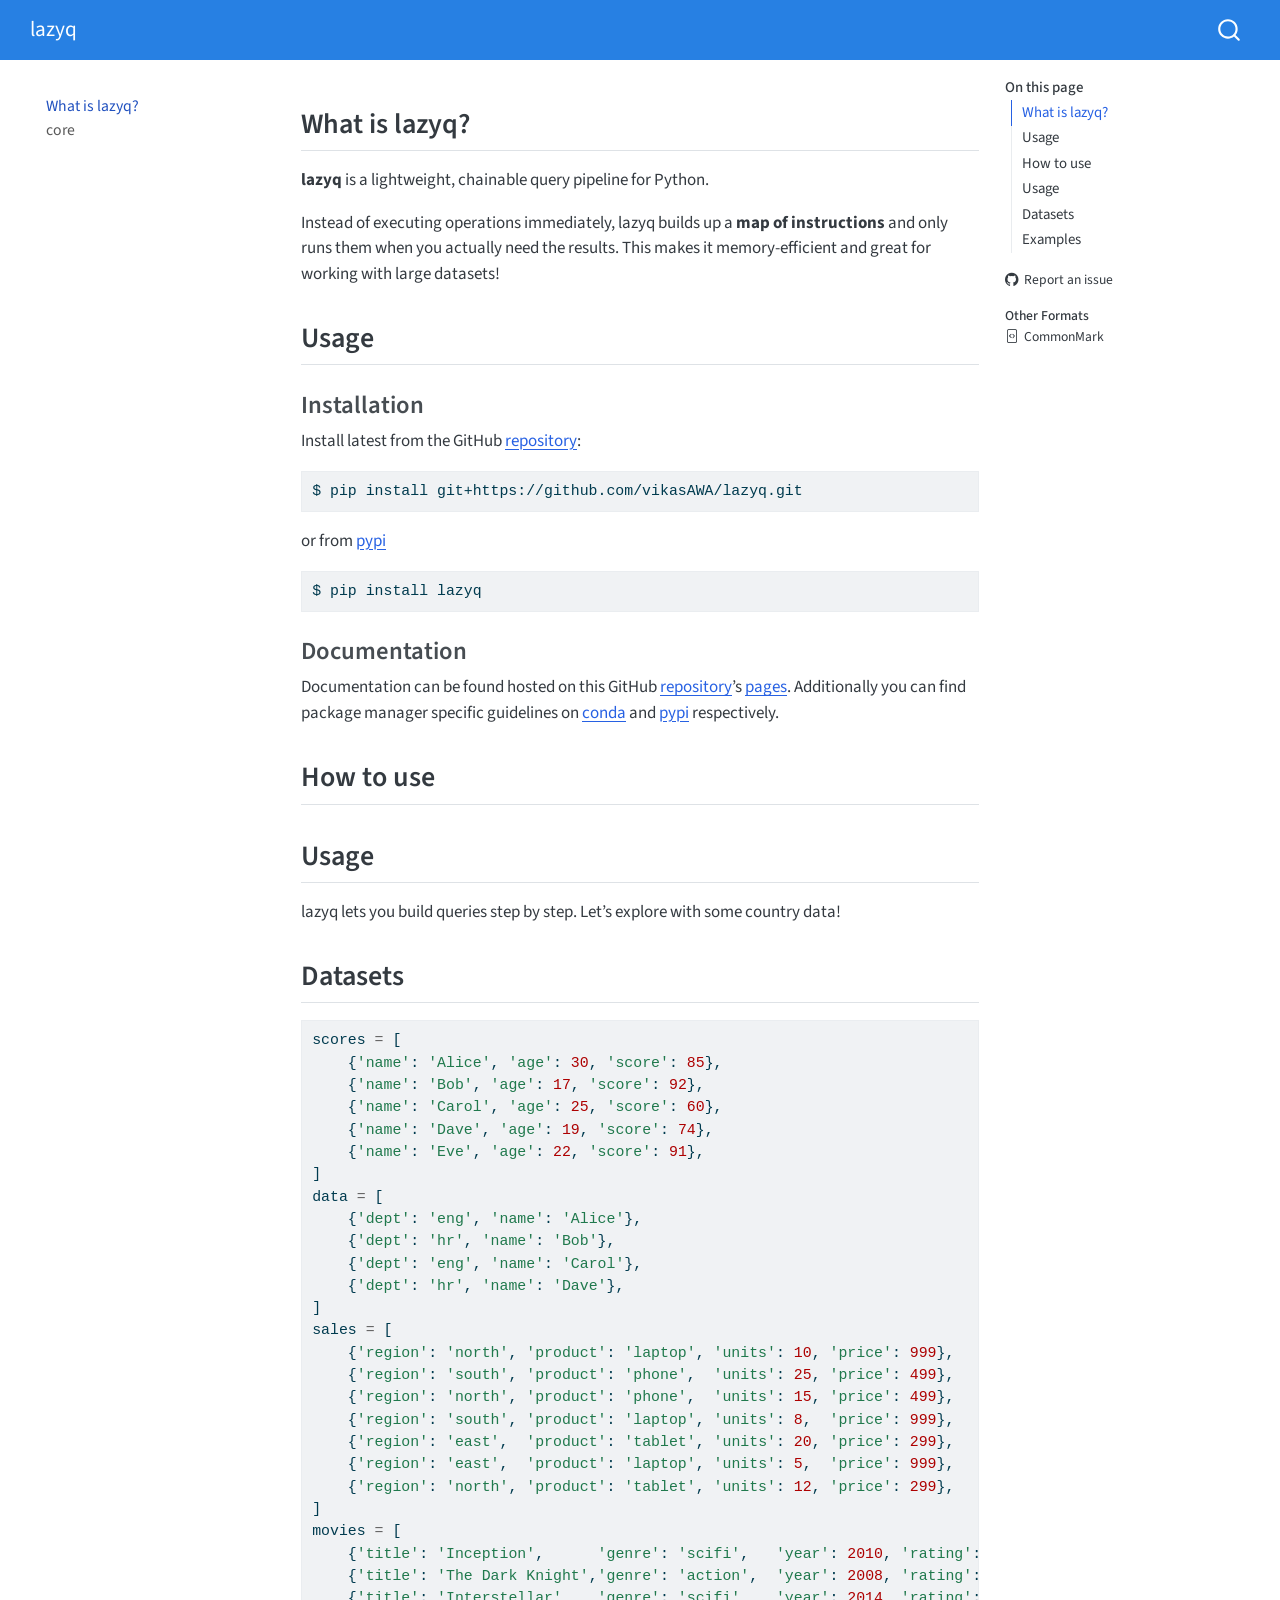
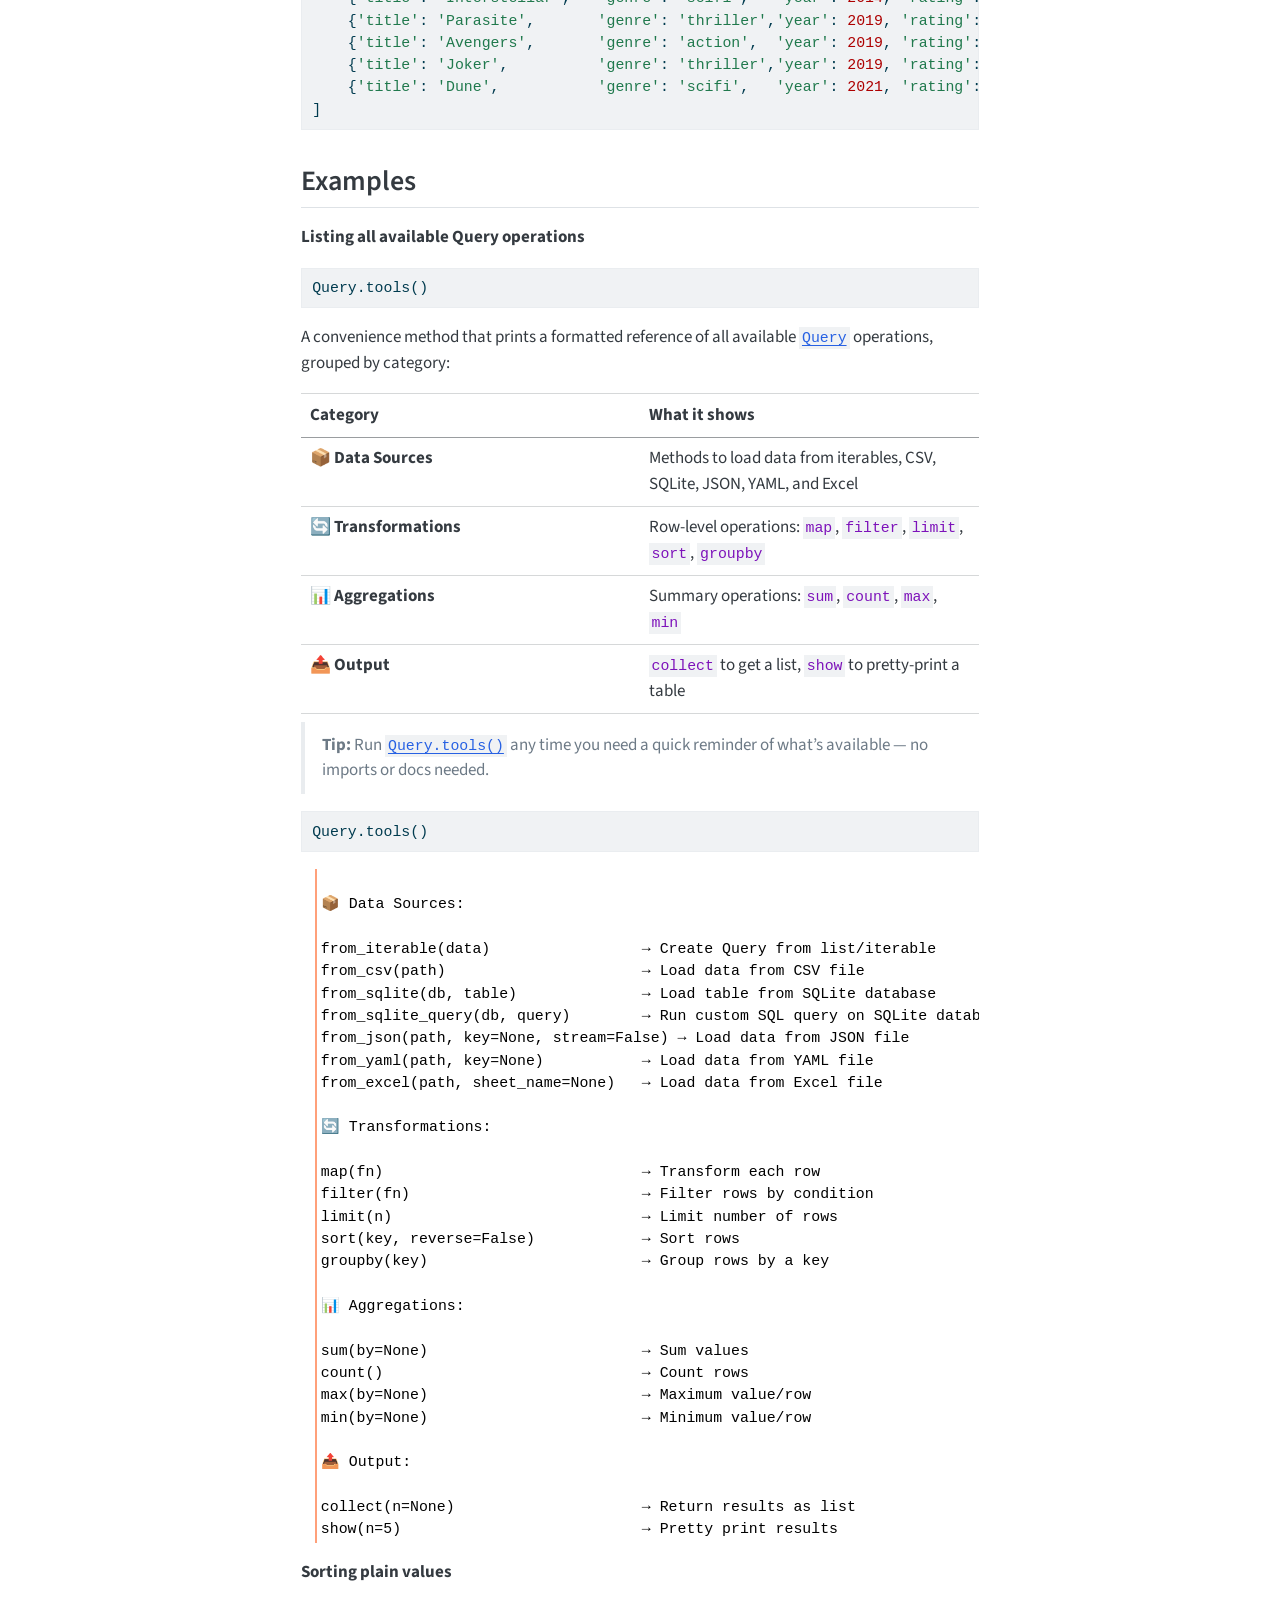
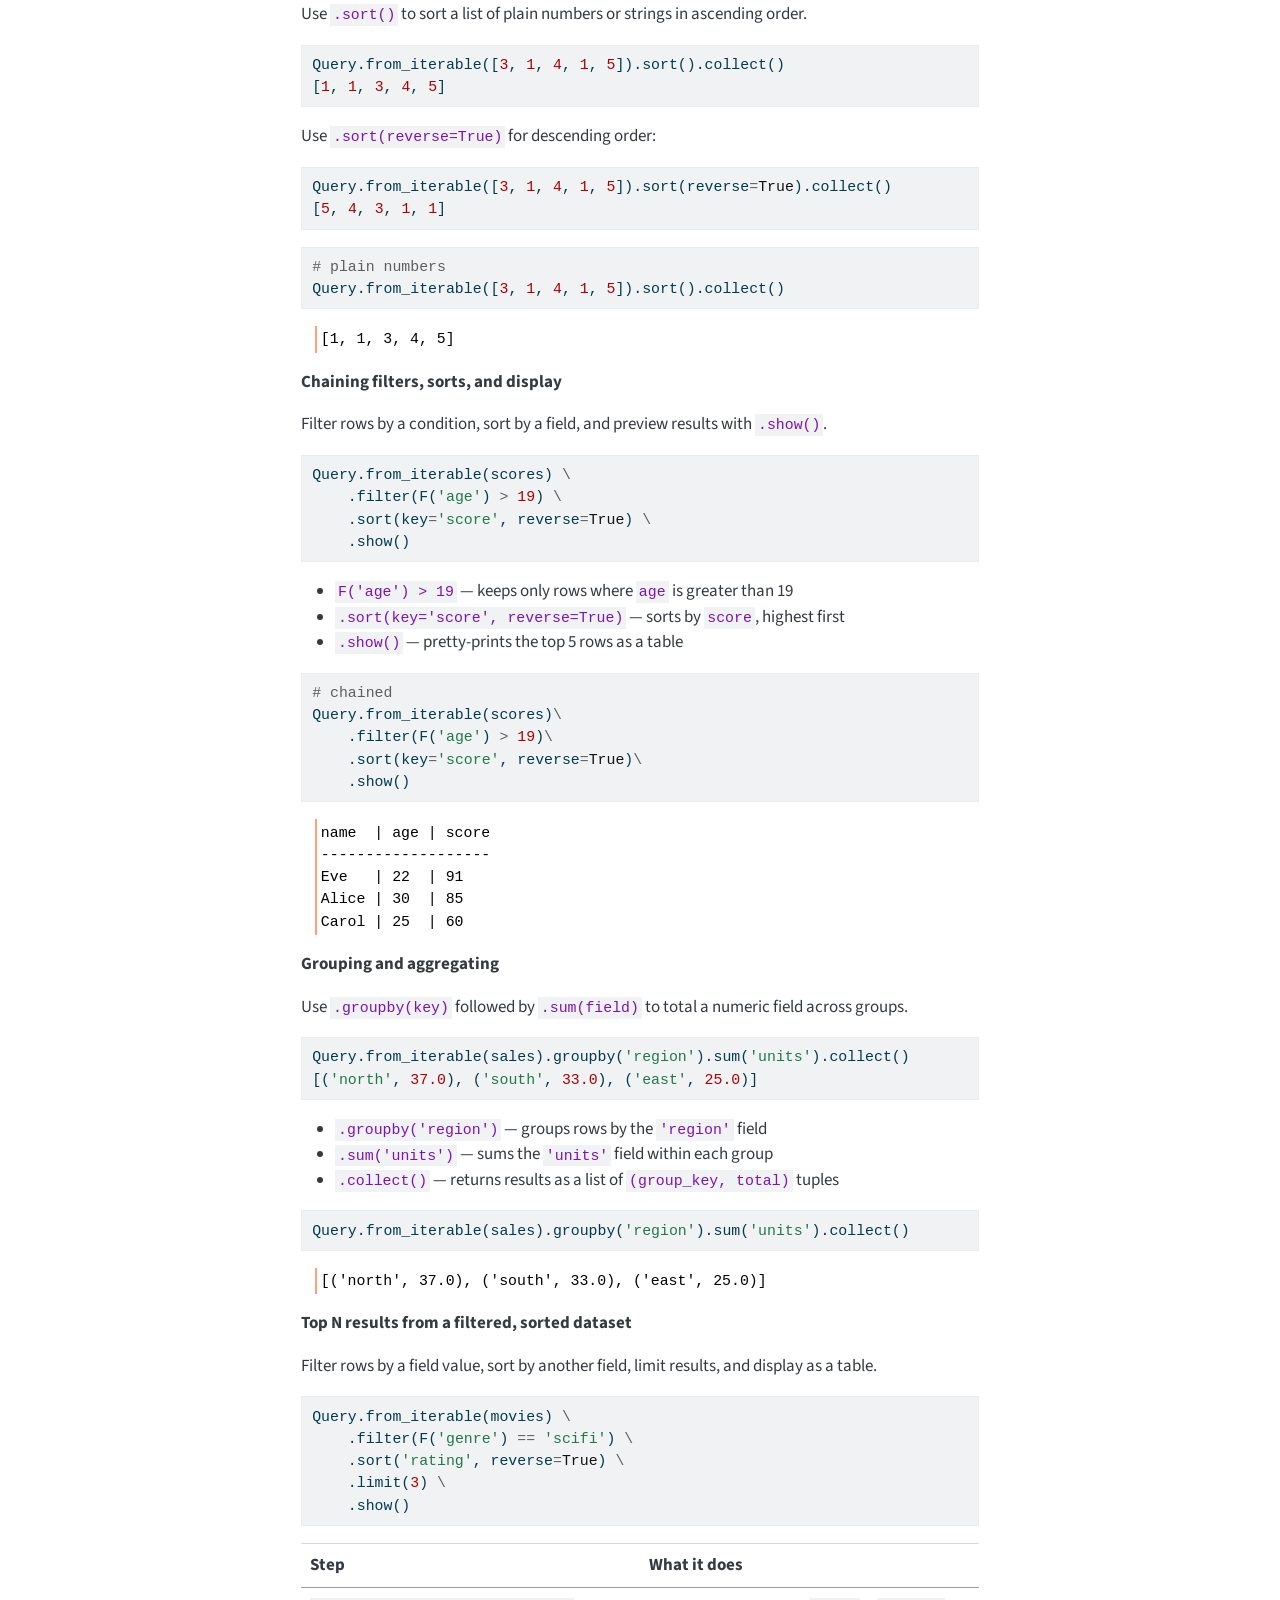
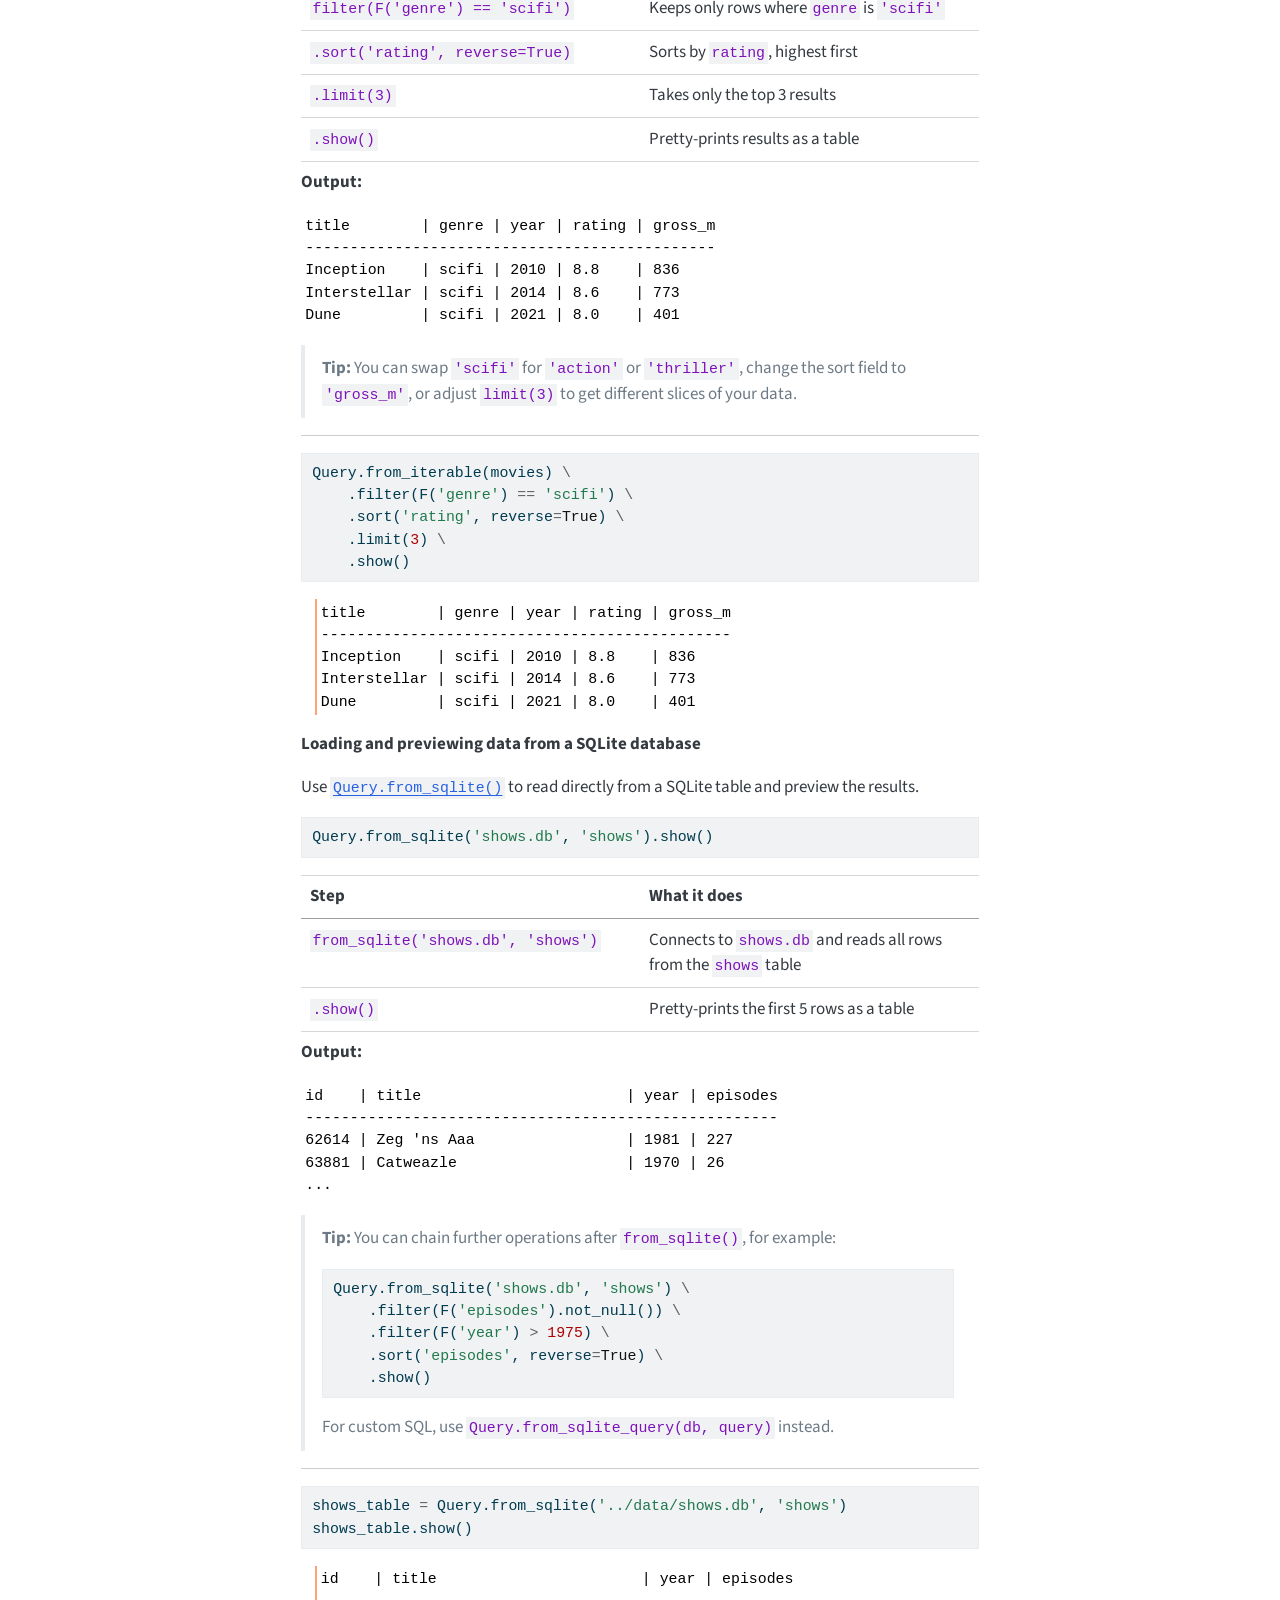
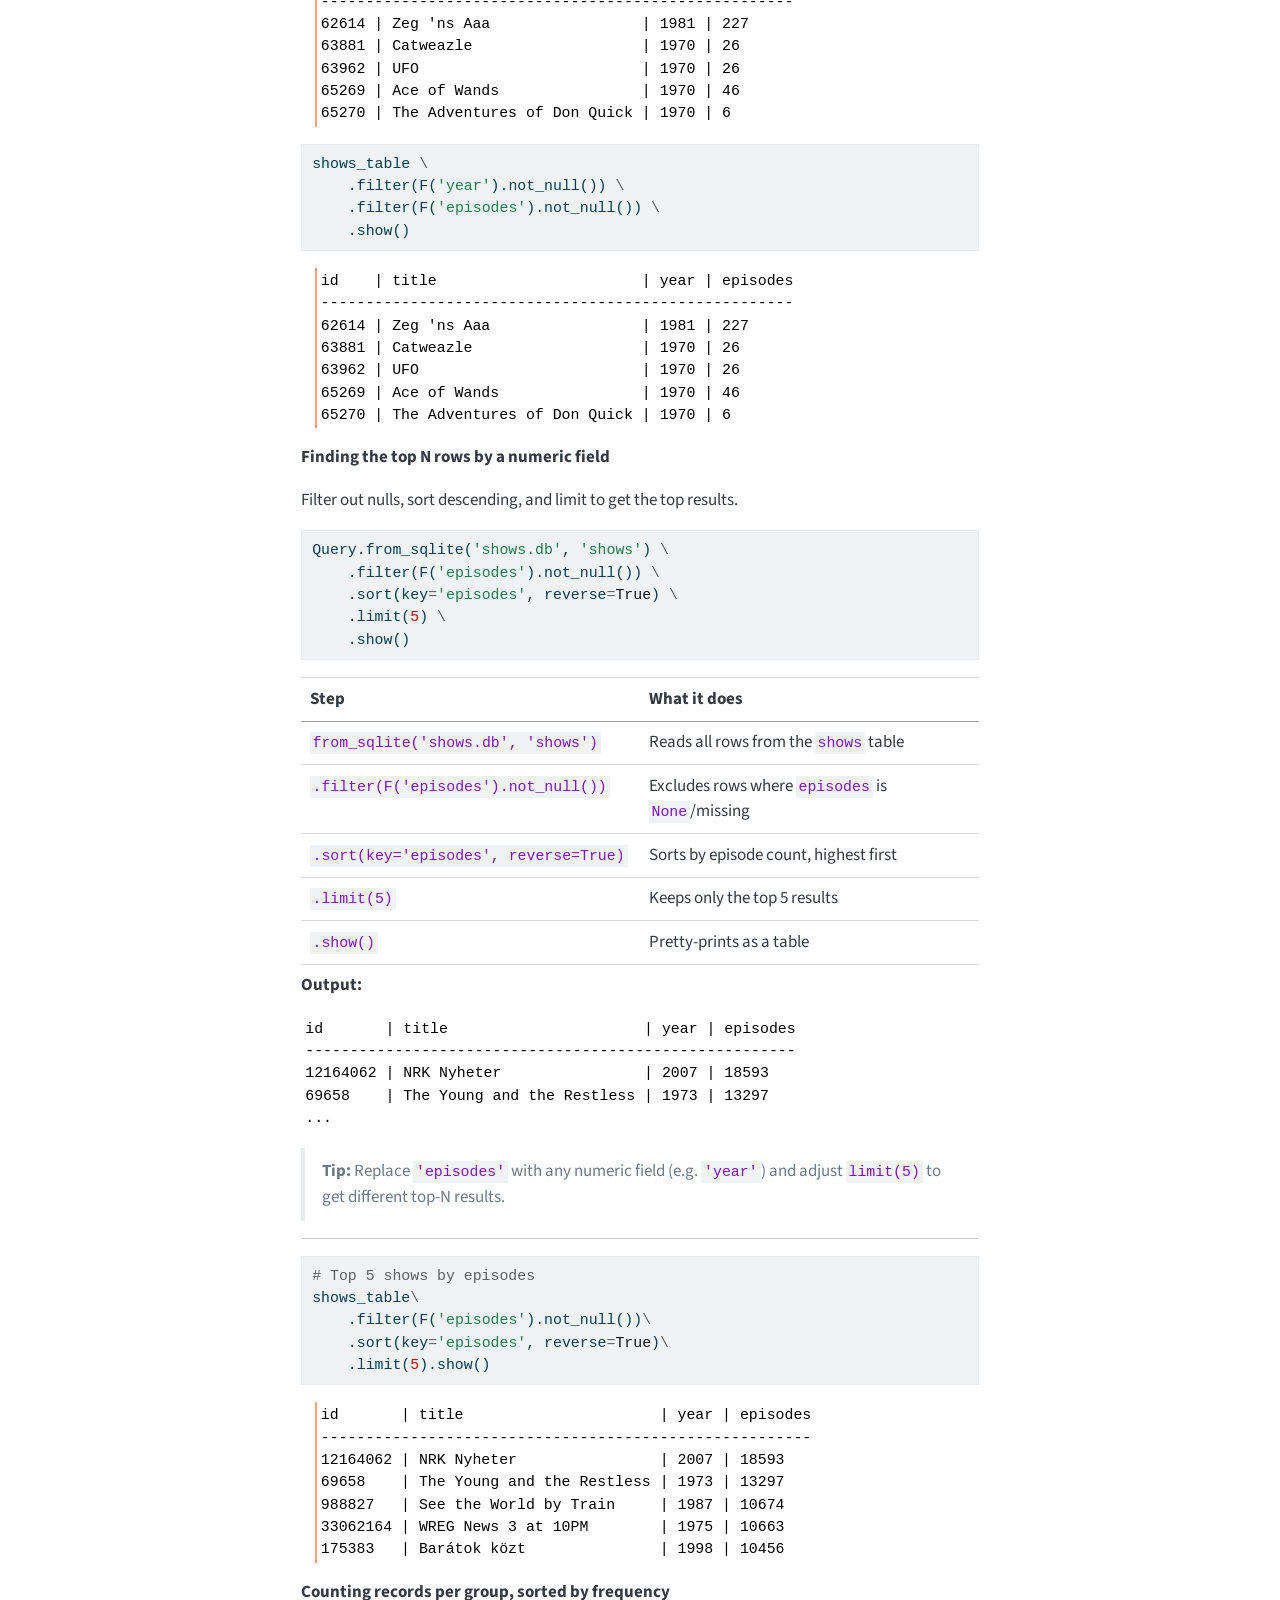
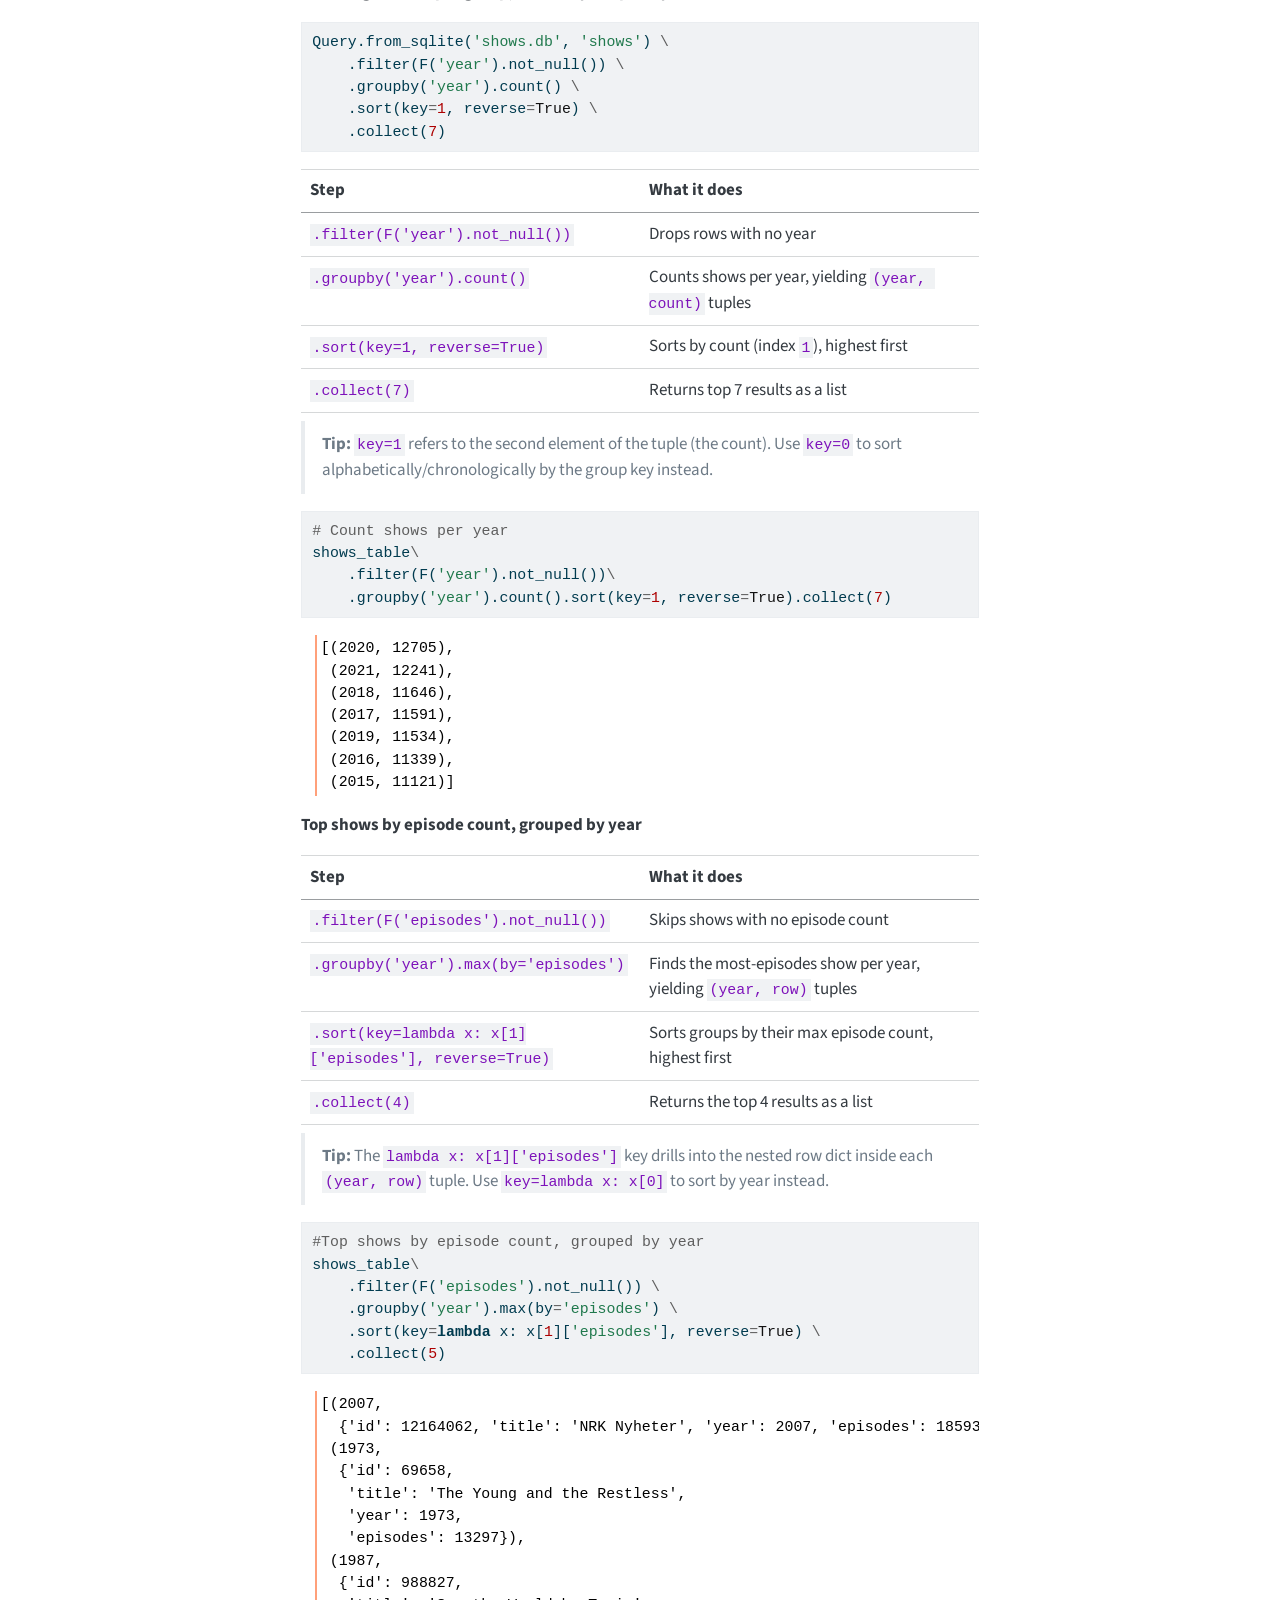
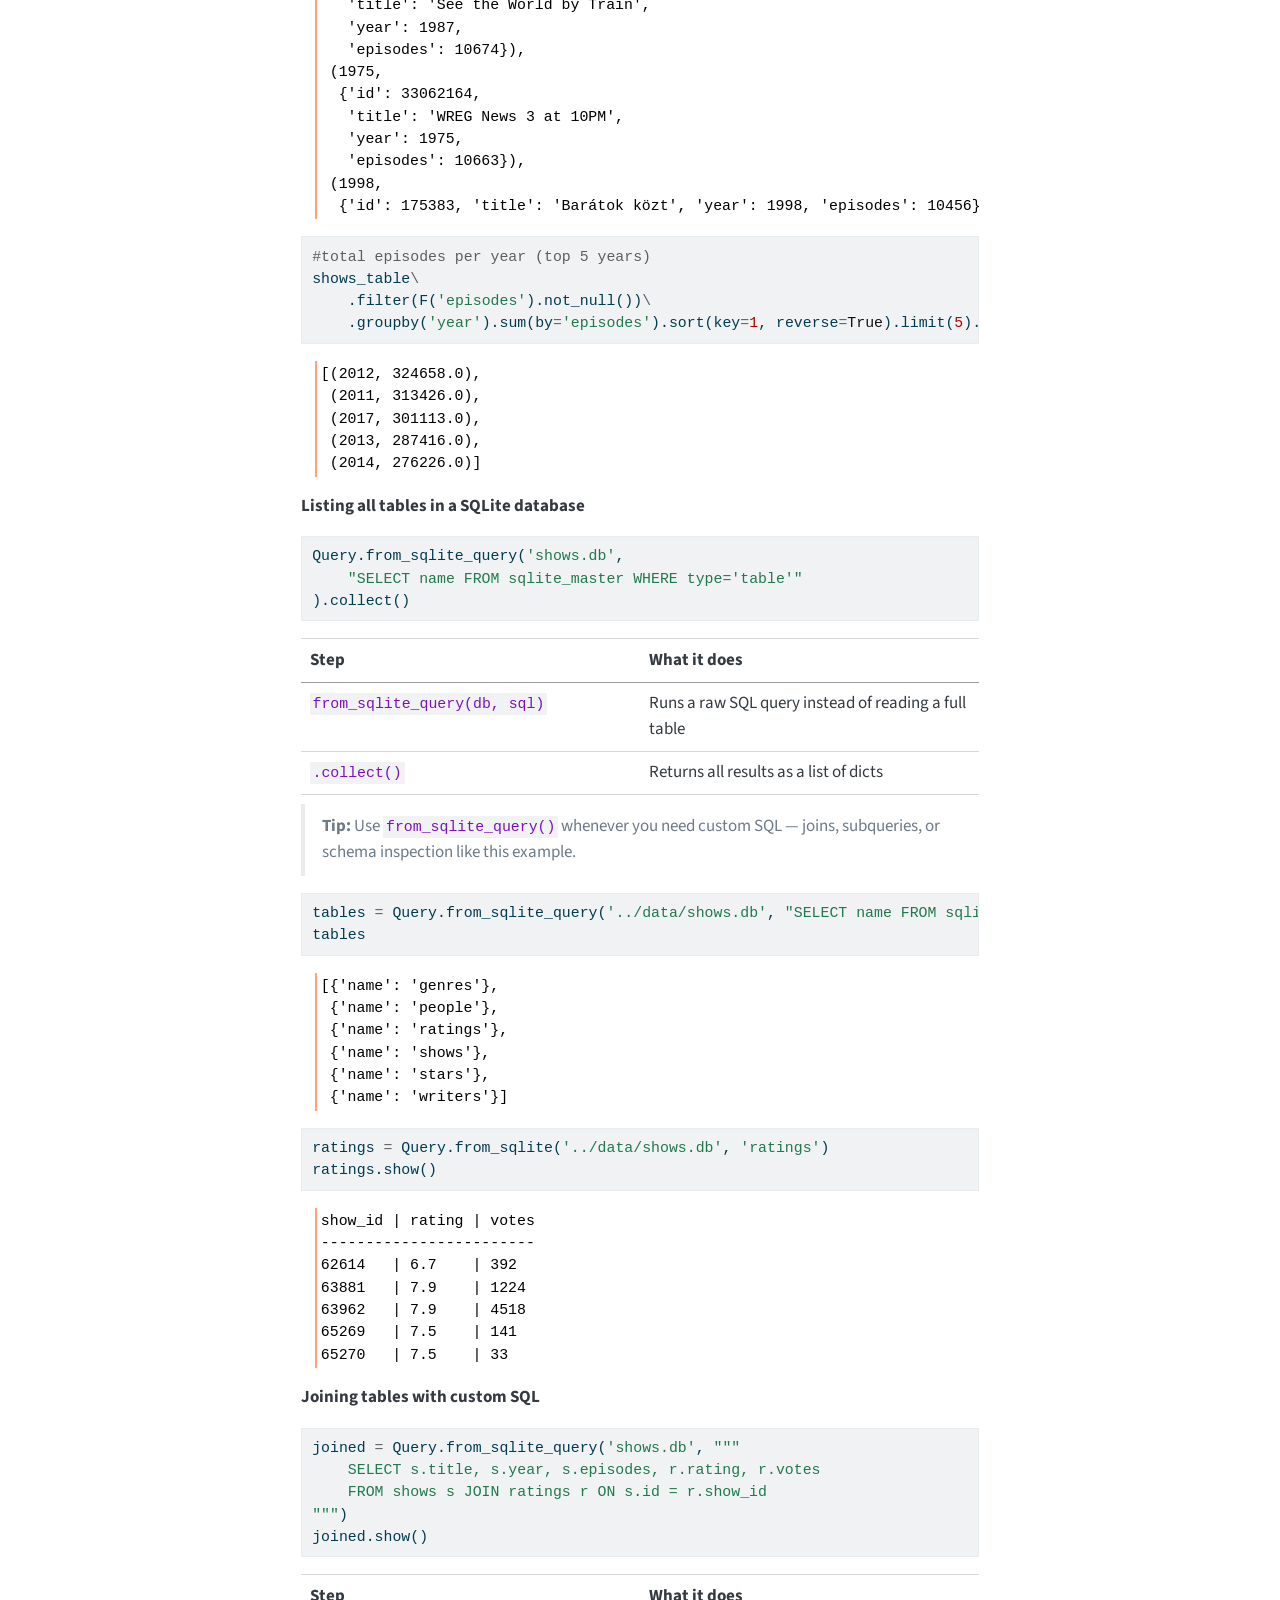
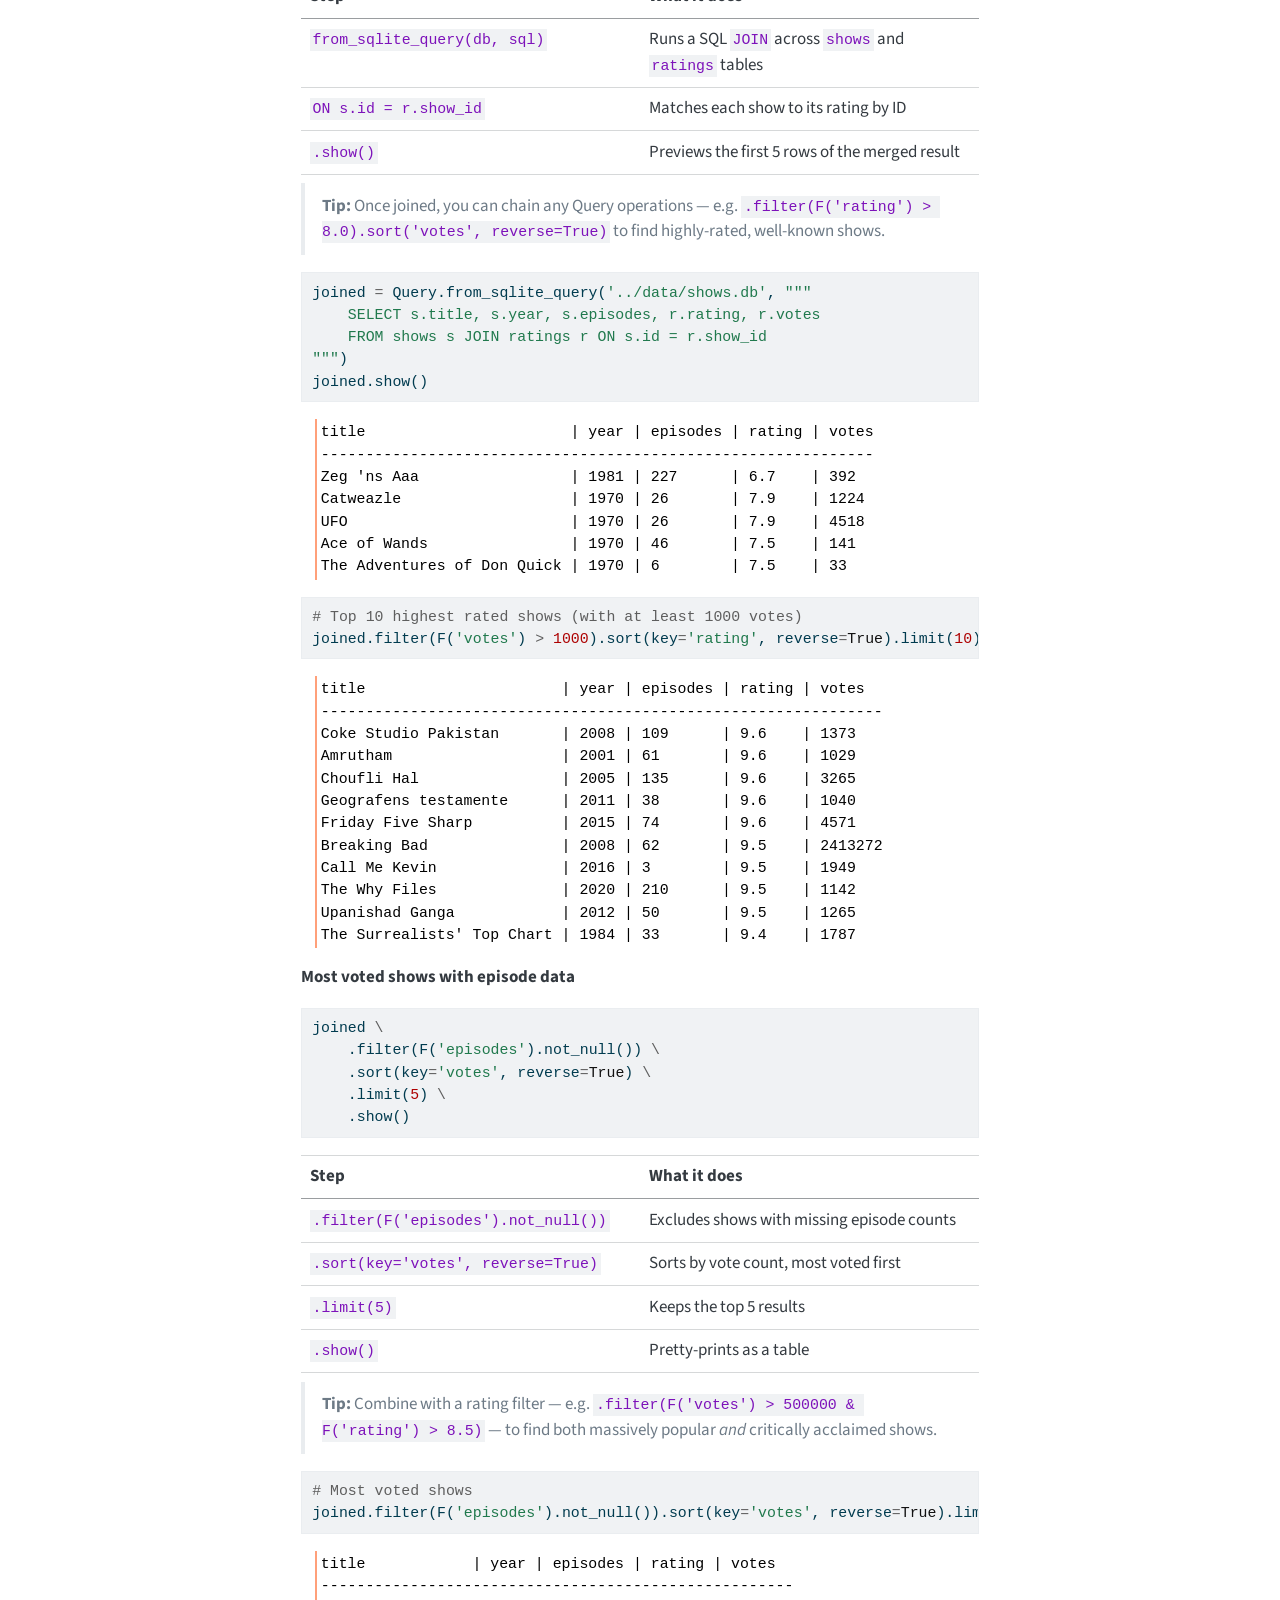
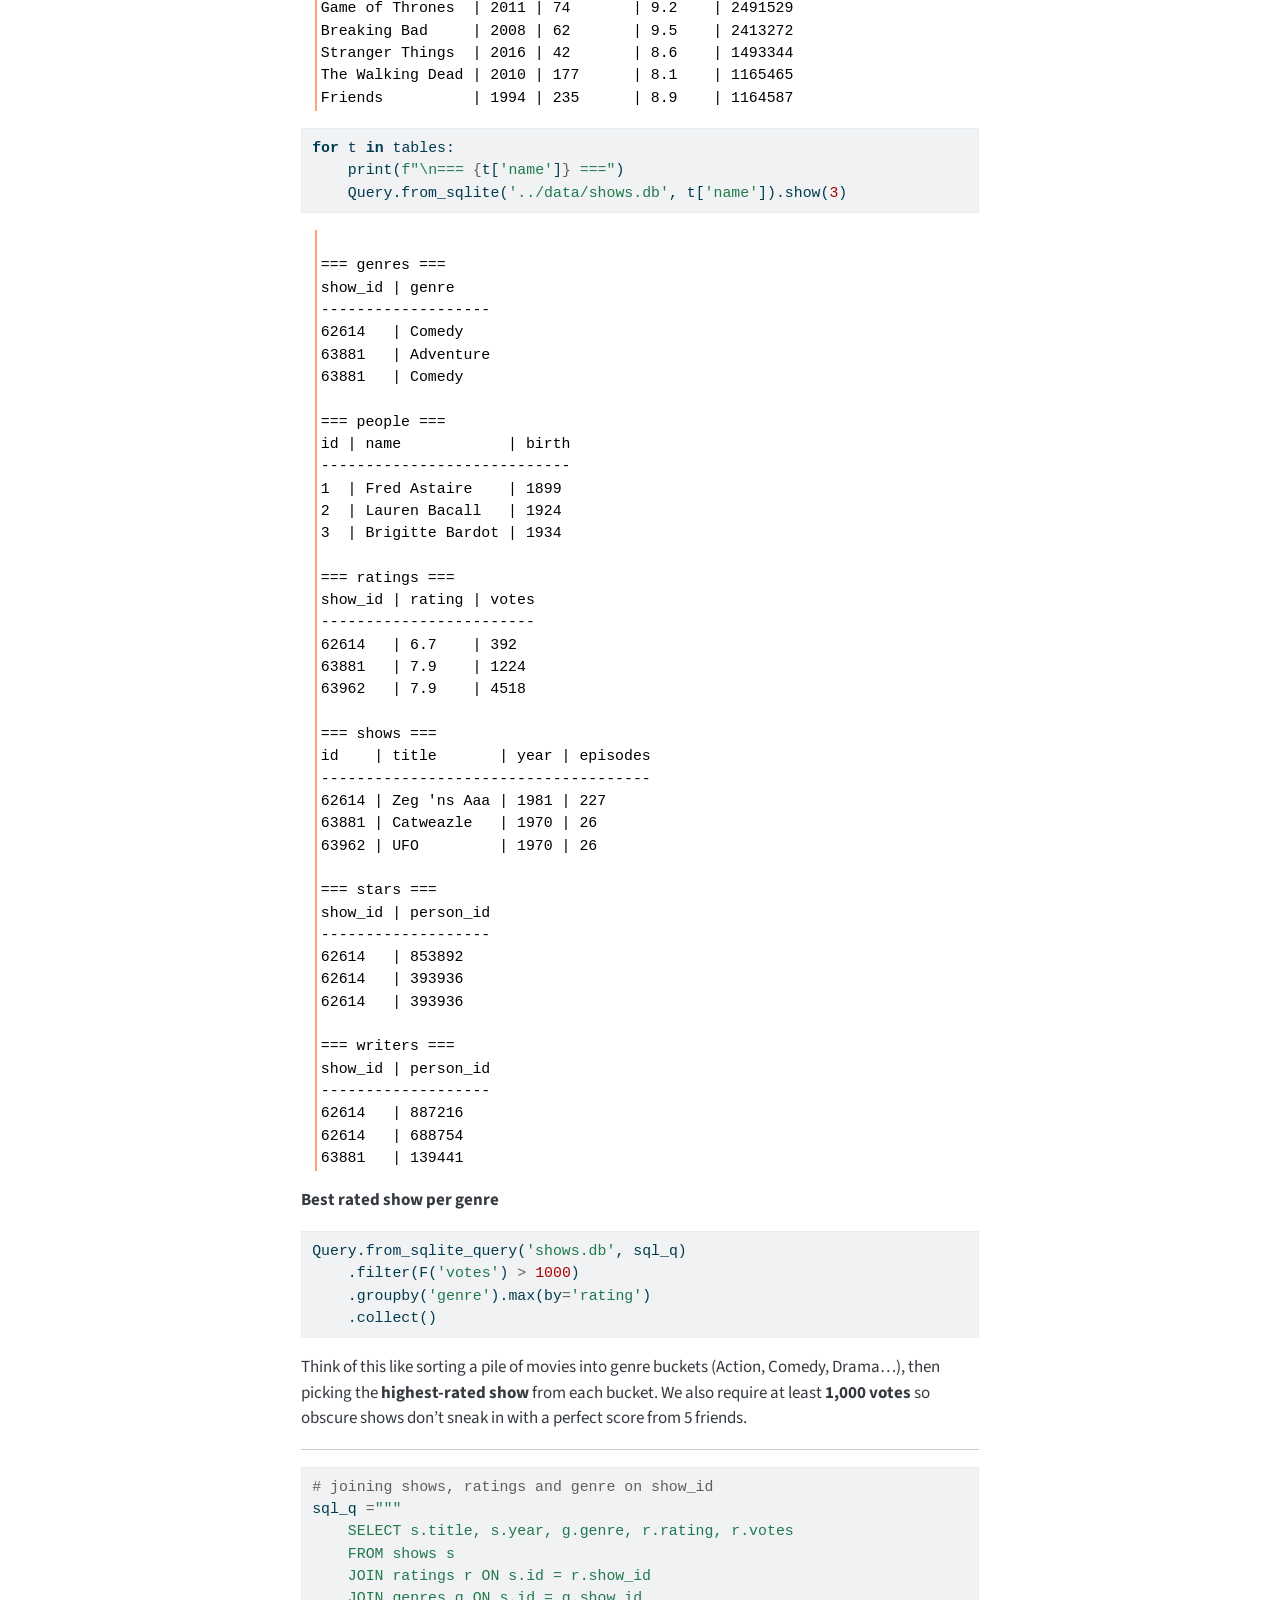
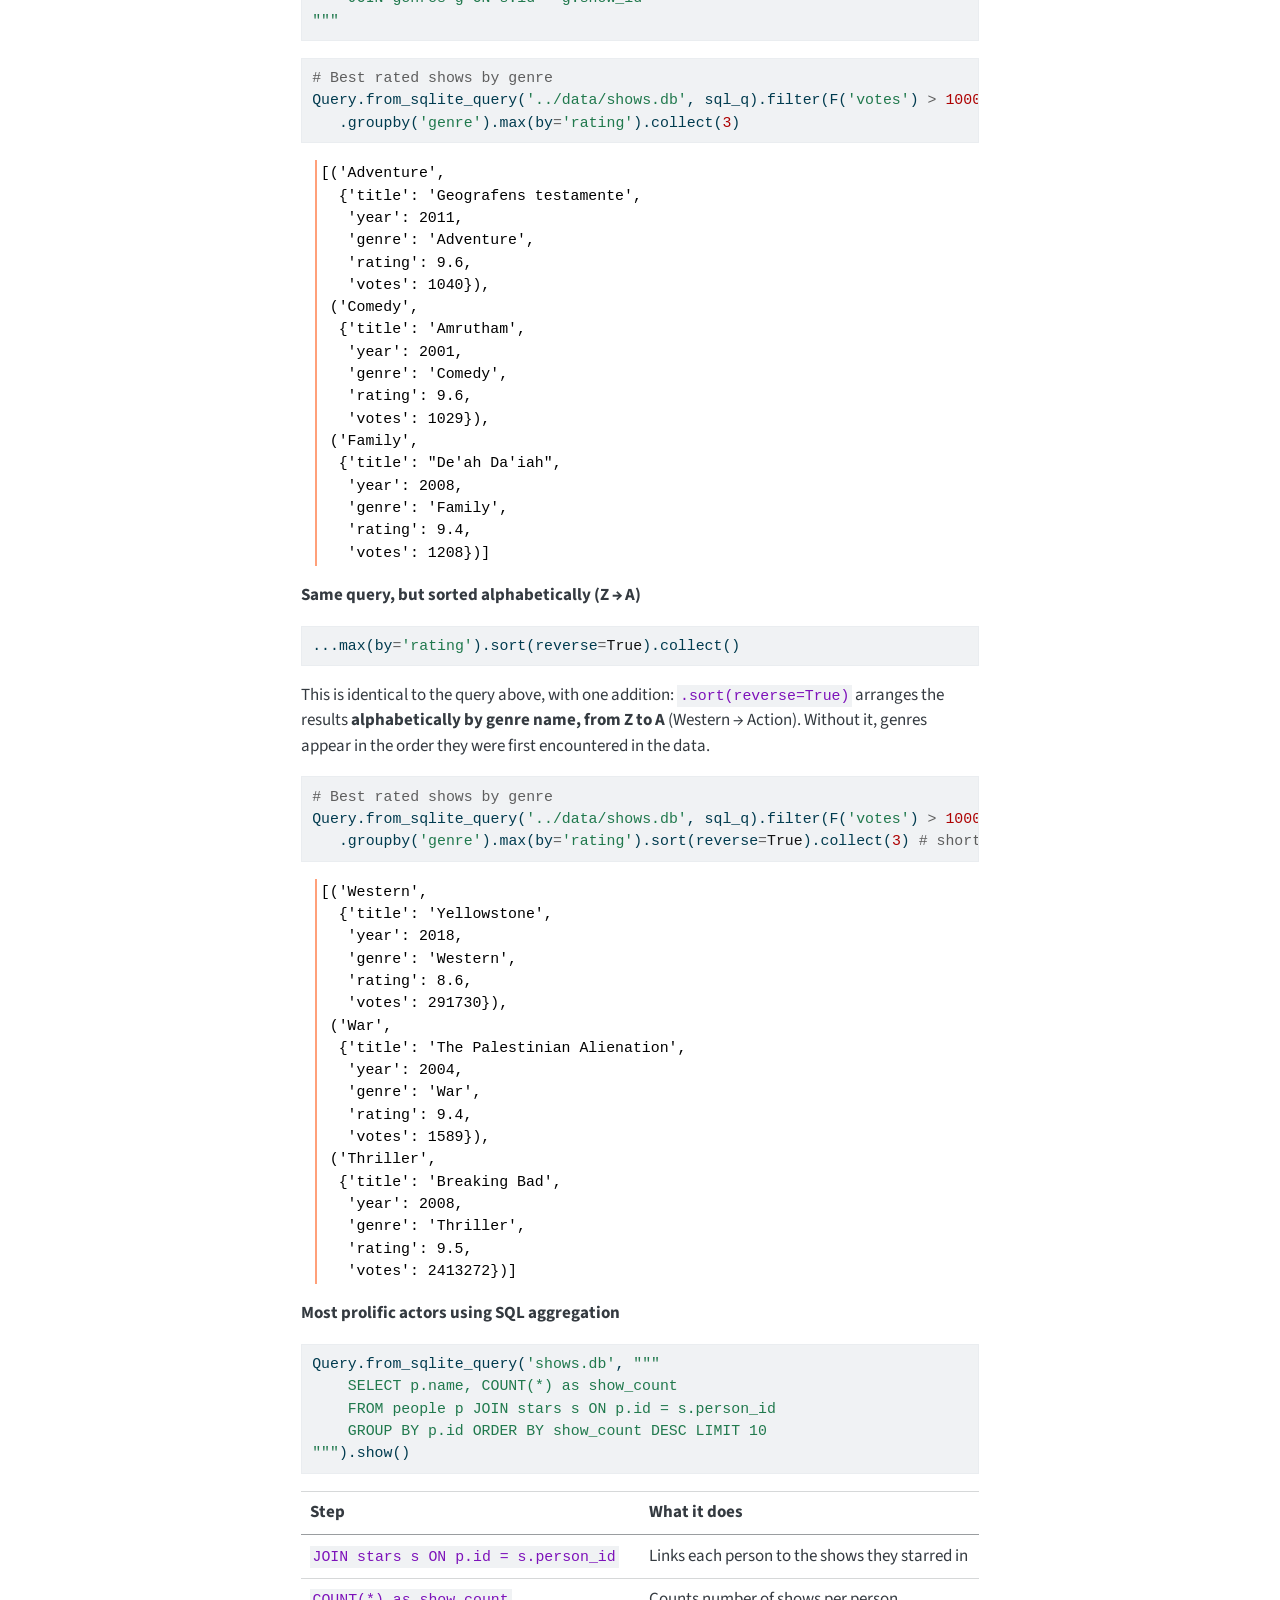
==== commit d0d58c54: "Update documentation" ====
--- a/index.html
+++ b/index.html
@@ -7,7 +7,7 @@
 <meta name="viewport" content="width=device-width, initial-scale=1.0, user-scalable=yes">
 
 
-<title>→ [1, 1, 3, 4, 5] – lazyq</title>
+<title>lazyq</title>
 <style>
 code{white-space: pre-wrap;}
 span.smallcaps{font-variant: small-caps;}
@@ -106,10 +106,10 @@
 
 
 <link rel="stylesheet" href="styles.css">
-<meta property="og:title" content="→ [1, 1, 3, 4, 5] – lazyq">
+<meta property="og:title" content="lazyq">
 <meta property="og:description" content="A lightweight, chainable query pipeline for Python">
 <meta property="og:site_name" content="lazyq">
-<meta name="twitter:title" content="→ [1, 1, 3, 4, 5] – lazyq">
+<meta name="twitter:title" content="lazyq">
 <meta name="twitter:description" content="A lightweight, chainable query pipeline for Python">
 <meta name="twitter:card" content="summary">
 </head>
@@ -135,7 +135,7 @@
       <button type="button" class="quarto-btn-toggle btn" data-bs-toggle="collapse" role="button" data-bs-target=".quarto-sidebar-collapse-item" aria-controls="quarto-sidebar" aria-expanded="false" aria-label="Toggle sidebar navigation" onclick="if (window.quartoToggleHeadroom) { window.quartoToggleHeadroom(); }">
         <i class="bi bi-layout-text-sidebar-reverse"></i>
       </button>
-        <nav class="quarto-page-breadcrumbs" aria-label="breadcrumb"><ol class="breadcrumb"><li class="breadcrumb-item"><a href="./index.html">→ [1, 1, 3, 4, 5]</a></li></ol></nav>
+        <nav class="quarto-page-breadcrumbs" aria-label="breadcrumb"><ol class="breadcrumb"><li class="breadcrumb-item"><a href="./index.html">What is lazyq?</a></li></ol></nav>
         <a class="flex-grow-1" role="navigation" data-bs-toggle="collapse" data-bs-target=".quarto-sidebar-collapse-item" aria-controls="quarto-sidebar" aria-expanded="false" aria-label="Toggle sidebar navigation" onclick="if (window.quartoToggleHeadroom) { window.quartoToggleHeadroom(); }">      
         </a>
     </div>
@@ -150,7 +150,7 @@
         <li class="sidebar-item">
   <div class="sidebar-item-container"> 
   <a href="./index.html" class="sidebar-item-text sidebar-link active">
- <span class="menu-text">→ [1, 1, 3, 4, 5]</span></a>
+ <span class="menu-text">What is lazyq?</span></a>
   </div>
 </li>
         <li class="sidebar-item">
@@ -180,28 +180,12 @@
   <li><a href="#datasets" id="toc-datasets" class="nav-link" data-scroll-target="#datasets">Datasets</a></li>
   <li><a href="#examples" id="toc-examples" class="nav-link" data-scroll-target="#examples">Examples</a></li>
   </ul>
-<div class="toc-actions"><ul><li><a href="https://github.com/vikasAWA/lazyq/issues/new" class="toc-action"><i class="bi bi-github"></i>Report an issue</a></li></ul></div><div class="quarto-alternate-formats"><h2>Other Formats</h2><ul><li><a href="index.html.md"><i class="bi bi-file-code"></i>CommonMark</a></li></ul></div></nav>
+<div class="toc-actions"><ul><li><a href="https://github.com/vikasAWA/lazyq/issues/new" class="toc-action"><i class="bi bi-github"></i>Report an issue</a></li></ul></div><div class="quarto-alternate-formats"><h2>Other Formats</h2><ul><li><a href="index.md"><i class="bi bi-file-code"></i>CommonMark</a></li></ul></div></nav>
     </div>
 <!-- main -->
-<main class="content" id="quarto-document-content">
-
-<header id="title-block-header" class="quarto-title-block default">
-<div class="quarto-title">
-<h1 class="title">→ [1, 1, 3, 4, 5]</h1>
-</div>
-
-
-
-<div class="quarto-title-meta">
-
-    
-  
-    
-  </div>
-  
-
-
-</header>
+<main class="content" id="quarto-document-content"><header id="title-block-header" class="quarto-title-block"></header>
+
+
 
 
 <!-- WARNING: THIS FILE WAS AUTOGENERATED! DO NOT EDIT! -->
@@ -233,7 +217,7 @@
 </section>
 <section id="datasets" class="level2">
 <h2 class="anchored" data-anchor-id="datasets">Datasets</h2>
-<div id="5d5d54cb" class="cell" data-execution_count="2">
+<div id="9cbcbdb5" class="cell">
 <div class="code-copy-outer-scaffold"><div class="sourceCode cell-code" id="cb3"><pre class="sourceCode python code-with-copy"><code class="sourceCode python"><span id="cb3-1"><a href="#cb3-1" aria-hidden="true" tabindex="-1"></a>scores <span class="op">=</span> [</span>
 <span id="cb3-2"><a href="#cb3-2" aria-hidden="true" tabindex="-1"></a>    {<span class="st">'name'</span>: <span class="st">'Alice'</span>, <span class="st">'age'</span>: <span class="dv">30</span>, <span class="st">'score'</span>: <span class="dv">85</span>},</span>
 <span id="cb3-3"><a href="#cb3-3" aria-hidden="true" tabindex="-1"></a>    {<span class="st">'name'</span>: <span class="st">'Bob'</span>, <span class="st">'age'</span>: <span class="dv">17</span>, <span class="st">'score'</span>: <span class="dv">92</span>},</span>
@@ -305,7 +289,7 @@
 <blockquote class="blockquote">
 <p><strong>Tip:</strong> Run <a href="https://vikasAWA.github.io/lazyq/core.html#query.tools"><code>Query.tools()</code></a> any time you need a quick reminder of what’s available — no imports or docs needed.</p>
 </blockquote>
-<div id="2d492714" class="cell" data-execution_count="3">
+<div id="1469211d" class="cell">
 <div class="code-copy-outer-scaffold"><div class="sourceCode cell-code" id="cb5"><pre class="sourceCode python code-with-copy"><code class="sourceCode python"><span id="cb5-1"><a href="#cb5-1" aria-hidden="true" tabindex="-1"></a>Query.tools()</span></code></pre></div><button title="Copy to Clipboard" class="code-copy-button"><i class="bi"></i></button></div>
 <div class="cell-output cell-output-stdout">
 <pre><code>
@@ -340,30 +324,37 @@
 show(n=5)                           → Pretty print results</code></pre>
 </div>
 </div>
-<div id="863e7507" class="cell" data-execution_count="4">
-<div class="code-copy-outer-scaffold"><div class="sourceCode cell-code" id="cb7"><pre class="sourceCode python code-with-copy"><code class="sourceCode python"><span id="cb7-1"><a href="#cb7-1" aria-hidden="true" tabindex="-1"></a><span class="co"># plain numbers</span></span>
-<span id="cb7-2"><a href="#cb7-2" aria-hidden="true" tabindex="-1"></a>Query.from_iterable([<span class="dv">3</span>, <span class="dv">1</span>, <span class="dv">4</span>, <span class="dv">1</span>, <span class="dv">5</span>]).sort().collect()</span></code></pre></div><button title="Copy to Clipboard" class="code-copy-button"><i class="bi"></i></button></div>
-<div class="cell-output cell-output-display" data-execution_count="4">
+<p><strong>Sorting plain values</strong></p>
+<p>Use <code>.sort()</code> to sort a list of plain numbers or strings in ascending order.</p>
+<div class="code-copy-outer-scaffold"><div class="sourceCode" id="cb7"><pre class="sourceCode python code-with-copy"><code class="sourceCode python"><span id="cb7-1"><a href="#cb7-1" aria-hidden="true" tabindex="-1"></a>Query.from_iterable([<span class="dv">3</span>, <span class="dv">1</span>, <span class="dv">4</span>, <span class="dv">1</span>, <span class="dv">5</span>]).sort().collect()</span>
+<span id="cb7-2"><a href="#cb7-2" aria-hidden="true" tabindex="-1"></a>[<span class="dv">1</span>, <span class="dv">1</span>, <span class="dv">3</span>, <span class="dv">4</span>, <span class="dv">5</span>]</span></code></pre></div><button title="Copy to Clipboard" class="code-copy-button"><i class="bi"></i></button></div>
+<p>Use <code>.sort(reverse=True)</code> for descending order:</p>
+<div class="code-copy-outer-scaffold"><div class="sourceCode" id="cb8"><pre class="sourceCode python code-with-copy"><code class="sourceCode python"><span id="cb8-1"><a href="#cb8-1" aria-hidden="true" tabindex="-1"></a>Query.from_iterable([<span class="dv">3</span>, <span class="dv">1</span>, <span class="dv">4</span>, <span class="dv">1</span>, <span class="dv">5</span>]).sort(reverse<span class="op">=</span><span class="va">True</span>).collect()</span>
+<span id="cb8-2"><a href="#cb8-2" aria-hidden="true" tabindex="-1"></a>[<span class="dv">5</span>, <span class="dv">4</span>, <span class="dv">3</span>, <span class="dv">1</span>, <span class="dv">1</span>]</span></code></pre></div><button title="Copy to Clipboard" class="code-copy-button"><i class="bi"></i></button></div>
+<div id="a7b90879" class="cell">
+<div class="code-copy-outer-scaffold"><div class="sourceCode cell-code" id="cb9"><pre class="sourceCode python code-with-copy"><code class="sourceCode python"><span id="cb9-1"><a href="#cb9-1" aria-hidden="true" tabindex="-1"></a><span class="co"># plain numbers</span></span>
+<span id="cb9-2"><a href="#cb9-2" aria-hidden="true" tabindex="-1"></a>Query.from_iterable([<span class="dv">3</span>, <span class="dv">1</span>, <span class="dv">4</span>, <span class="dv">1</span>, <span class="dv">5</span>]).sort().collect()</span></code></pre></div><button title="Copy to Clipboard" class="code-copy-button"><i class="bi"></i></button></div>
+<div class="cell-output cell-output-display">
 <pre><code>[1, 1, 3, 4, 5]</code></pre>
 </div>
 </div>
 <p><strong>Chaining filters, sorts, and display</strong></p>
 <p>Filter rows by a condition, sort by a field, and preview results with <code>.show()</code>.</p>
-<div class="code-copy-outer-scaffold"><div class="sourceCode" id="cb9"><pre class="sourceCode python code-with-copy"><code class="sourceCode python"><span id="cb9-1"><a href="#cb9-1" aria-hidden="true" tabindex="-1"></a>Query.from_iterable(scores) <span class="op">\</span></span>
-<span id="cb9-2"><a href="#cb9-2" aria-hidden="true" tabindex="-1"></a>    .<span class="bu">filter</span>(F(<span class="st">'age'</span>) <span class="op">&gt;</span> <span class="dv">19</span>) <span class="op">\</span></span>
-<span id="cb9-3"><a href="#cb9-3" aria-hidden="true" tabindex="-1"></a>    .sort(key<span class="op">=</span><span class="st">'score'</span>, reverse<span class="op">=</span><span class="va">True</span>) <span class="op">\</span></span>
-<span id="cb9-4"><a href="#cb9-4" aria-hidden="true" tabindex="-1"></a>    .show()</span></code></pre></div><button title="Copy to Clipboard" class="code-copy-button"><i class="bi"></i></button></div>
+<div class="code-copy-outer-scaffold"><div class="sourceCode" id="cb11"><pre class="sourceCode python code-with-copy"><code class="sourceCode python"><span id="cb11-1"><a href="#cb11-1" aria-hidden="true" tabindex="-1"></a>Query.from_iterable(scores) <span class="op">\</span></span>
+<span id="cb11-2"><a href="#cb11-2" aria-hidden="true" tabindex="-1"></a>    .<span class="bu">filter</span>(F(<span class="st">'age'</span>) <span class="op">&gt;</span> <span class="dv">19</span>) <span class="op">\</span></span>
+<span id="cb11-3"><a href="#cb11-3" aria-hidden="true" tabindex="-1"></a>    .sort(key<span class="op">=</span><span class="st">'score'</span>, reverse<span class="op">=</span><span class="va">True</span>) <span class="op">\</span></span>
+<span id="cb11-4"><a href="#cb11-4" aria-hidden="true" tabindex="-1"></a>    .show()</span></code></pre></div><button title="Copy to Clipboard" class="code-copy-button"><i class="bi"></i></button></div>
 <ul>
 <li><code>F('age') &gt; 19</code> — keeps only rows where <code>age</code> is greater than 19</li>
 <li><code>.sort(key='score', reverse=True)</code> — sorts by <code>score</code>, highest first</li>
 <li><code>.show()</code> — pretty-prints the top 5 rows as a table</li>
 </ul>
-<div id="30d9dd94" class="cell" data-execution_count="5">
-<div class="code-copy-outer-scaffold"><div class="sourceCode cell-code" id="cb10"><pre class="sourceCode python code-with-copy"><code class="sourceCode python"><span id="cb10-1"><a href="#cb10-1" aria-hidden="true" tabindex="-1"></a><span class="co"># chained</span></span>
-<span id="cb10-2"><a href="#cb10-2" aria-hidden="true" tabindex="-1"></a>Query.from_iterable(scores)<span class="op">\</span></span>
-<span id="cb10-3"><a href="#cb10-3" aria-hidden="true" tabindex="-1"></a>    .<span class="bu">filter</span>(F(<span class="st">'age'</span>) <span class="op">&gt;</span> <span class="dv">19</span>)<span class="op">\</span></span>
-<span id="cb10-4"><a href="#cb10-4" aria-hidden="true" tabindex="-1"></a>    .sort(key<span class="op">=</span><span class="st">'score'</span>, reverse<span class="op">=</span><span class="va">True</span>)<span class="op">\</span></span>
-<span id="cb10-5"><a href="#cb10-5" aria-hidden="true" tabindex="-1"></a>    .show()</span></code></pre></div><button title="Copy to Clipboard" class="code-copy-button"><i class="bi"></i></button></div>
+<div id="080fd657" class="cell">
+<div class="code-copy-outer-scaffold"><div class="sourceCode cell-code" id="cb12"><pre class="sourceCode python code-with-copy"><code class="sourceCode python"><span id="cb12-1"><a href="#cb12-1" aria-hidden="true" tabindex="-1"></a><span class="co"># chained</span></span>
+<span id="cb12-2"><a href="#cb12-2" aria-hidden="true" tabindex="-1"></a>Query.from_iterable(scores)<span class="op">\</span></span>
+<span id="cb12-3"><a href="#cb12-3" aria-hidden="true" tabindex="-1"></a>    .<span class="bu">filter</span>(F(<span class="st">'age'</span>) <span class="op">&gt;</span> <span class="dv">19</span>)<span class="op">\</span></span>
+<span id="cb12-4"><a href="#cb12-4" aria-hidden="true" tabindex="-1"></a>    .sort(key<span class="op">=</span><span class="st">'score'</span>, reverse<span class="op">=</span><span class="va">True</span>)<span class="op">\</span></span>
+<span id="cb12-5"><a href="#cb12-5" aria-hidden="true" tabindex="-1"></a>    .show()</span></code></pre></div><button title="Copy to Clipboard" class="code-copy-button"><i class="bi"></i></button></div>
 <div class="cell-output cell-output-stdout">
 <pre><code>name  | age | score
 -------------------
@@ -374,26 +365,26 @@
 </div>
 <p><strong>Grouping and aggregating</strong></p>
 <p>Use <code>.groupby(key)</code> followed by <code>.sum(field)</code> to total a numeric field across groups.</p>
-<div class="code-copy-outer-scaffold"><div class="sourceCode" id="cb12"><pre class="sourceCode python code-with-copy"><code class="sourceCode python"><span id="cb12-1"><a href="#cb12-1" aria-hidden="true" tabindex="-1"></a>Query.from_iterable(sales).groupby(<span class="st">'region'</span>).<span class="bu">sum</span>(<span class="st">'units'</span>).collect()</span>
-<span id="cb12-2"><a href="#cb12-2" aria-hidden="true" tabindex="-1"></a><span class="co"># → [('north', 37.0), ('south', 33.0), ('east', 25.0)]</span></span></code></pre></div><button title="Copy to Clipboard" class="code-copy-button"><i class="bi"></i></button></div>
+<div class="code-copy-outer-scaffold"><div class="sourceCode" id="cb14"><pre class="sourceCode python code-with-copy"><code class="sourceCode python"><span id="cb14-1"><a href="#cb14-1" aria-hidden="true" tabindex="-1"></a>Query.from_iterable(sales).groupby(<span class="st">'region'</span>).<span class="bu">sum</span>(<span class="st">'units'</span>).collect()</span>
+<span id="cb14-2"><a href="#cb14-2" aria-hidden="true" tabindex="-1"></a>[(<span class="st">'north'</span>, <span class="fl">37.0</span>), (<span class="st">'south'</span>, <span class="fl">33.0</span>), (<span class="st">'east'</span>, <span class="fl">25.0</span>)]</span></code></pre></div><button title="Copy to Clipboard" class="code-copy-button"><i class="bi"></i></button></div>
 <ul>
 <li><code>.groupby('region')</code> — groups rows by the <code>'region'</code> field</li>
 <li><code>.sum('units')</code> — sums the <code>'units'</code> field within each group</li>
 <li><code>.collect()</code> — returns results as a list of <code>(group_key, total)</code> tuples</li>
 </ul>
-<div id="5efe4b38" class="cell" data-execution_count="6">
-<div class="code-copy-outer-scaffold"><div class="sourceCode cell-code" id="cb13"><pre class="sourceCode python code-with-copy"><code class="sourceCode python"><span id="cb13-1"><a href="#cb13-1" aria-hidden="true" tabindex="-1"></a>Query.from_iterable(sales).groupby(<span class="st">'region'</span>).<span class="bu">sum</span>(<span class="st">'units'</span>).collect()</span></code></pre></div><button title="Copy to Clipboard" class="code-copy-button"><i class="bi"></i></button></div>
-<div class="cell-output cell-output-display" data-execution_count="6">
+<div id="cce49b36" class="cell">
+<div class="code-copy-outer-scaffold"><div class="sourceCode cell-code" id="cb15"><pre class="sourceCode python code-with-copy"><code class="sourceCode python"><span id="cb15-1"><a href="#cb15-1" aria-hidden="true" tabindex="-1"></a>Query.from_iterable(sales).groupby(<span class="st">'region'</span>).<span class="bu">sum</span>(<span class="st">'units'</span>).collect()</span></code></pre></div><button title="Copy to Clipboard" class="code-copy-button"><i class="bi"></i></button></div>
+<div class="cell-output cell-output-display">
 <pre><code>[('north', 37.0), ('south', 33.0), ('east', 25.0)]</code></pre>
 </div>
 </div>
 <p><strong>Top N results from a filtered, sorted dataset</strong></p>
 <p>Filter rows by a field value, sort by another field, limit results, and display as a table.</p>
-<div class="code-copy-outer-scaffold"><div class="sourceCode" id="cb15"><pre class="sourceCode python code-with-copy"><code class="sourceCode python"><span id="cb15-1"><a href="#cb15-1" aria-hidden="true" tabindex="-1"></a>Query.from_iterable(movies) <span class="op">\</span></span>
-<span id="cb15-2"><a href="#cb15-2" aria-hidden="true" tabindex="-1"></a>    .<span class="bu">filter</span>(F(<span class="st">'genre'</span>) <span class="op">==</span> <span class="st">'scifi'</span>) <span class="op">\</span></span>
-<span id="cb15-3"><a href="#cb15-3" aria-hidden="true" tabindex="-1"></a>    .sort(<span class="st">'rating'</span>, reverse<span class="op">=</span><span class="va">True</span>) <span class="op">\</span></span>
-<span id="cb15-4"><a href="#cb15-4" aria-hidden="true" tabindex="-1"></a>    .limit(<span class="dv">3</span>) <span class="op">\</span></span>
-<span id="cb15-5"><a href="#cb15-5" aria-hidden="true" tabindex="-1"></a>    .show()</span></code></pre></div><button title="Copy to Clipboard" class="code-copy-button"><i class="bi"></i></button></div>
+<div class="code-copy-outer-scaffold"><div class="sourceCode" id="cb17"><pre class="sourceCode python code-with-copy"><code class="sourceCode python"><span id="cb17-1"><a href="#cb17-1" aria-hidden="true" tabindex="-1"></a>Query.from_iterable(movies) <span class="op">\</span></span>
+<span id="cb17-2"><a href="#cb17-2" aria-hidden="true" tabindex="-1"></a>    .<span class="bu">filter</span>(F(<span class="st">'genre'</span>) <span class="op">==</span> <span class="st">'scifi'</span>) <span class="op">\</span></span>
+<span id="cb17-3"><a href="#cb17-3" aria-hidden="true" tabindex="-1"></a>    .sort(<span class="st">'rating'</span>, reverse<span class="op">=</span><span class="va">True</span>) <span class="op">\</span></span>
+<span id="cb17-4"><a href="#cb17-4" aria-hidden="true" tabindex="-1"></a>    .limit(<span class="dv">3</span>) <span class="op">\</span></span>
+<span id="cb17-5"><a href="#cb17-5" aria-hidden="true" tabindex="-1"></a>    .show()</span></code></pre></div><button title="Copy to Clipboard" class="code-copy-button"><i class="bi"></i></button></div>
 <table class="caption-top table">
 <colgroup>
 <col style="width: 50%">
@@ -434,12 +425,12 @@
 <p><strong>Tip:</strong> You can swap <code>'scifi'</code> for <code>'action'</code> or <code>'thriller'</code>, change the sort field to <code>'gross_m'</code>, or adjust <code>limit(3)</code> to get different slices of your data.</p>
 </blockquote>
 <hr>
-<div id="fcfdeb1e" class="cell" data-execution_count="7">
-<div class="code-copy-outer-scaffold"><div class="sourceCode cell-code" id="cb17"><pre class="sourceCode python code-with-copy"><code class="sourceCode python"><span id="cb17-1"><a href="#cb17-1" aria-hidden="true" tabindex="-1"></a>Query.from_iterable(movies) <span class="op">\</span></span>
-<span id="cb17-2"><a href="#cb17-2" aria-hidden="true" tabindex="-1"></a>    .<span class="bu">filter</span>(F(<span class="st">'genre'</span>) <span class="op">==</span> <span class="st">'scifi'</span>) <span class="op">\</span></span>
-<span id="cb17-3"><a href="#cb17-3" aria-hidden="true" tabindex="-1"></a>    .sort(<span class="st">'rating'</span>, reverse<span class="op">=</span><span class="va">True</span>) <span class="op">\</span></span>
-<span id="cb17-4"><a href="#cb17-4" aria-hidden="true" tabindex="-1"></a>    .limit(<span class="dv">3</span>) <span class="op">\</span></span>
-<span id="cb17-5"><a href="#cb17-5" aria-hidden="true" tabindex="-1"></a>    .show()</span></code></pre></div><button title="Copy to Clipboard" class="code-copy-button"><i class="bi"></i></button></div>
+<div id="48f8052a" class="cell">
+<div class="code-copy-outer-scaffold"><div class="sourceCode cell-code" id="cb19"><pre class="sourceCode python code-with-copy"><code class="sourceCode python"><span id="cb19-1"><a href="#cb19-1" aria-hidden="true" tabindex="-1"></a>Query.from_iterable(movies) <span class="op">\</span></span>
+<span id="cb19-2"><a href="#cb19-2" aria-hidden="true" tabindex="-1"></a>    .<span class="bu">filter</span>(F(<span class="st">'genre'</span>) <span class="op">==</span> <span class="st">'scifi'</span>) <span class="op">\</span></span>
+<span id="cb19-3"><a href="#cb19-3" aria-hidden="true" tabindex="-1"></a>    .sort(<span class="st">'rating'</span>, reverse<span class="op">=</span><span class="va">True</span>) <span class="op">\</span></span>
+<span id="cb19-4"><a href="#cb19-4" aria-hidden="true" tabindex="-1"></a>    .limit(<span class="dv">3</span>) <span class="op">\</span></span>
+<span id="cb19-5"><a href="#cb19-5" aria-hidden="true" tabindex="-1"></a>    .show()</span></code></pre></div><button title="Copy to Clipboard" class="code-copy-button"><i class="bi"></i></button></div>
 <div class="cell-output cell-output-stdout">
 <pre><code>title        | genre | year | rating | gross_m
 ----------------------------------------------
@@ -450,7 +441,7 @@
 </div>
 <p><strong>Loading and previewing data from a SQLite database</strong></p>
 <p>Use <a href="https://vikasAWA.github.io/lazyq/core.html#query.from_sqlite"><code>Query.from_sqlite()</code></a> to read directly from a SQLite table and preview the results.</p>
-<div class="code-copy-outer-scaffold"><div class="sourceCode" id="cb19"><pre class="sourceCode python code-with-copy"><code class="sourceCode python"><span id="cb19-1"><a href="#cb19-1" aria-hidden="true" tabindex="-1"></a>Query.from_sqlite(<span class="st">'shows.db'</span>, <span class="st">'shows'</span>).show()</span></code></pre></div><button title="Copy to Clipboard" class="code-copy-button"><i class="bi"></i></button></div>
+<div class="code-copy-outer-scaffold"><div class="sourceCode" id="cb21"><pre class="sourceCode python code-with-copy"><code class="sourceCode python"><span id="cb21-1"><a href="#cb21-1" aria-hidden="true" tabindex="-1"></a>Query.from_sqlite(<span class="st">'shows.db'</span>, <span class="st">'shows'</span>).show()</span></code></pre></div><button title="Copy to Clipboard" class="code-copy-button"><i class="bi"></i></button></div>
 <table class="caption-top table">
 <colgroup>
 <col style="width: 50%">
@@ -481,17 +472,17 @@
 ...</code></pre>
 <blockquote class="blockquote">
 <p><strong>Tip:</strong> You can chain further operations after <code>from_sqlite()</code>, for example:</p>
-<div class="code-copy-outer-scaffold"><div class="sourceCode" id="cb21"><pre class="sourceCode python code-with-copy"><code class="sourceCode python"><span id="cb21-1"><a href="#cb21-1" aria-hidden="true" tabindex="-1"></a>Query.from_sqlite(<span class="st">'shows.db'</span>, <span class="st">'shows'</span>) <span class="op">\</span></span>
-<span id="cb21-2"><a href="#cb21-2" aria-hidden="true" tabindex="-1"></a>    .<span class="bu">filter</span>(F(<span class="st">'episodes'</span>).not_null()) <span class="op">\</span></span>
-<span id="cb21-3"><a href="#cb21-3" aria-hidden="true" tabindex="-1"></a>    .<span class="bu">filter</span>(F(<span class="st">'year'</span>) <span class="op">&gt;</span> <span class="dv">1975</span>) <span class="op">\</span></span>
-<span id="cb21-4"><a href="#cb21-4" aria-hidden="true" tabindex="-1"></a>    .sort(<span class="st">'episodes'</span>, reverse<span class="op">=</span><span class="va">True</span>) <span class="op">\</span></span>
-<span id="cb21-5"><a href="#cb21-5" aria-hidden="true" tabindex="-1"></a>    .show()</span></code></pre></div><button title="Copy to Clipboard" class="code-copy-button"><i class="bi"></i></button></div>
+<div class="code-copy-outer-scaffold"><div class="sourceCode" id="cb23"><pre class="sourceCode python code-with-copy"><code class="sourceCode python"><span id="cb23-1"><a href="#cb23-1" aria-hidden="true" tabindex="-1"></a>Query.from_sqlite(<span class="st">'shows.db'</span>, <span class="st">'shows'</span>) <span class="op">\</span></span>
+<span id="cb23-2"><a href="#cb23-2" aria-hidden="true" tabindex="-1"></a>    .<span class="bu">filter</span>(F(<span class="st">'episodes'</span>).not_null()) <span class="op">\</span></span>
+<span id="cb23-3"><a href="#cb23-3" aria-hidden="true" tabindex="-1"></a>    .<span class="bu">filter</span>(F(<span class="st">'year'</span>) <span class="op">&gt;</span> <span class="dv">1975</span>) <span class="op">\</span></span>
+<span id="cb23-4"><a href="#cb23-4" aria-hidden="true" tabindex="-1"></a>    .sort(<span class="st">'episodes'</span>, reverse<span class="op">=</span><span class="va">True</span>) <span class="op">\</span></span>
+<span id="cb23-5"><a href="#cb23-5" aria-hidden="true" tabindex="-1"></a>    .show()</span></code></pre></div><button title="Copy to Clipboard" class="code-copy-button"><i class="bi"></i></button></div>
 <p>For custom SQL, use <code>Query.from_sqlite_query(db, query)</code> instead.</p>
 </blockquote>
 <hr>
-<div id="0bff39f3" class="cell" data-execution_count="8">
-<div class="code-copy-outer-scaffold"><div class="sourceCode cell-code" id="cb22"><pre class="sourceCode python code-with-copy"><code class="sourceCode python"><span id="cb22-1"><a href="#cb22-1" aria-hidden="true" tabindex="-1"></a>shows_table <span class="op">=</span> Query.from_sqlite(<span class="st">'../data/shows.db'</span>, <span class="st">'shows'</span>)</span>
-<span id="cb22-2"><a href="#cb22-2" aria-hidden="true" tabindex="-1"></a>shows_table.show()</span></code></pre></div><button title="Copy to Clipboard" class="code-copy-button"><i class="bi"></i></button></div>
+<div id="ab2237fe" class="cell">
+<div class="code-copy-outer-scaffold"><div class="sourceCode cell-code" id="cb24"><pre class="sourceCode python code-with-copy"><code class="sourceCode python"><span id="cb24-1"><a href="#cb24-1" aria-hidden="true" tabindex="-1"></a>shows_table <span class="op">=</span> Query.from_sqlite(<span class="st">'../data/shows.db'</span>, <span class="st">'shows'</span>)</span>
+<span id="cb24-2"><a href="#cb24-2" aria-hidden="true" tabindex="-1"></a>shows_table.show()</span></code></pre></div><button title="Copy to Clipboard" class="code-copy-button"><i class="bi"></i></button></div>
 <div class="cell-output cell-output-stdout">
 <pre><code>id    | title                       | year | episodes
 -----------------------------------------------------
@@ -502,11 +493,11 @@
 65270 | The Adventures of Don Quick | 1970 | 6       </code></pre>
 </div>
 </div>
-<div id="297b4817" class="cell" data-execution_count="9">
-<div class="code-copy-outer-scaffold"><div class="sourceCode cell-code" id="cb24"><pre class="sourceCode python code-with-copy"><code class="sourceCode python"><span id="cb24-1"><a href="#cb24-1" aria-hidden="true" tabindex="-1"></a>shows_table <span class="op">\</span></span>
-<span id="cb24-2"><a href="#cb24-2" aria-hidden="true" tabindex="-1"></a>    .<span class="bu">filter</span>(F(<span class="st">'year'</span>).not_null()) <span class="op">\</span></span>
-<span id="cb24-3"><a href="#cb24-3" aria-hidden="true" tabindex="-1"></a>    .<span class="bu">filter</span>(F(<span class="st">'episodes'</span>).not_null()) <span class="op">\</span></span>
-<span id="cb24-4"><a href="#cb24-4" aria-hidden="true" tabindex="-1"></a>    .show()</span></code></pre></div><button title="Copy to Clipboard" class="code-copy-button"><i class="bi"></i></button></div>
+<div id="dd98be1c" class="cell">
+<div class="code-copy-outer-scaffold"><div class="sourceCode cell-code" id="cb26"><pre class="sourceCode python code-with-copy"><code class="sourceCode python"><span id="cb26-1"><a href="#cb26-1" aria-hidden="true" tabindex="-1"></a>shows_table <span class="op">\</span></span>
+<span id="cb26-2"><a href="#cb26-2" aria-hidden="true" tabindex="-1"></a>    .<span class="bu">filter</span>(F(<span class="st">'year'</span>).not_null()) <span class="op">\</span></span>
+<span id="cb26-3"><a href="#cb26-3" aria-hidden="true" tabindex="-1"></a>    .<span class="bu">filter</span>(F(<span class="st">'episodes'</span>).not_null()) <span class="op">\</span></span>
+<span id="cb26-4"><a href="#cb26-4" aria-hidden="true" tabindex="-1"></a>    .show()</span></code></pre></div><button title="Copy to Clipboard" class="code-copy-button"><i class="bi"></i></button></div>
 <div class="cell-output cell-output-stdout">
 <pre><code>id    | title                       | year | episodes
 -----------------------------------------------------
@@ -519,11 +510,11 @@
 </div>
 <p><strong>Finding the top N rows by a numeric field</strong></p>
 <p>Filter out nulls, sort descending, and limit to get the top results.</p>
-<div class="code-copy-outer-scaffold"><div class="sourceCode" id="cb26"><pre class="sourceCode python code-with-copy"><code class="sourceCode python"><span id="cb26-1"><a href="#cb26-1" aria-hidden="true" tabindex="-1"></a>Query.from_sqlite(<span class="st">'shows.db'</span>, <span class="st">'shows'</span>) <span class="op">\</span></span>
-<span id="cb26-2"><a href="#cb26-2" aria-hidden="true" tabindex="-1"></a>    .<span class="bu">filter</span>(F(<span class="st">'episodes'</span>).not_null()) <span class="op">\</span></span>
-<span id="cb26-3"><a href="#cb26-3" aria-hidden="true" tabindex="-1"></a>    .sort(key<span class="op">=</span><span class="st">'episodes'</span>, reverse<span class="op">=</span><span class="va">True</span>) <span class="op">\</span></span>
-<span id="cb26-4"><a href="#cb26-4" aria-hidden="true" tabindex="-1"></a>    .limit(<span class="dv">5</span>) <span class="op">\</span></span>
-<span id="cb26-5"><a href="#cb26-5" aria-hidden="true" tabindex="-1"></a>    .show()</span></code></pre></div><button title="Copy to Clipboard" class="code-copy-button"><i class="bi"></i></button></div>
+<div class="code-copy-outer-scaffold"><div class="sourceCode" id="cb28"><pre class="sourceCode python code-with-copy"><code class="sourceCode python"><span id="cb28-1"><a href="#cb28-1" aria-hidden="true" tabindex="-1"></a>Query.from_sqlite(<span class="st">'shows.db'</span>, <span class="st">'shows'</span>) <span class="op">\</span></span>
+<span id="cb28-2"><a href="#cb28-2" aria-hidden="true" tabindex="-1"></a>    .<span class="bu">filter</span>(F(<span class="st">'episodes'</span>).not_null()) <span class="op">\</span></span>
+<span id="cb28-3"><a href="#cb28-3" aria-hidden="true" tabindex="-1"></a>    .sort(key<span class="op">=</span><span class="st">'episodes'</span>, reverse<span class="op">=</span><span class="va">True</span>) <span class="op">\</span></span>
+<span id="cb28-4"><a href="#cb28-4" aria-hidden="true" tabindex="-1"></a>    .limit(<span class="dv">5</span>) <span class="op">\</span></span>
+<span id="cb28-5"><a href="#cb28-5" aria-hidden="true" tabindex="-1"></a>    .show()</span></code></pre></div><button title="Copy to Clipboard" class="code-copy-button"><i class="bi"></i></button></div>
 <table class="caption-top table">
 <colgroup>
 <col style="width: 50%">
@@ -568,12 +559,12 @@
 <p><strong>Tip:</strong> Replace <code>'episodes'</code> with any numeric field (e.g.&nbsp;<code>'year'</code>) and adjust <code>limit(5)</code> to get different top-N results.</p>
 </blockquote>
 <hr>
-<div id="c2a269dc" class="cell" data-execution_count="10">
-<div class="code-copy-outer-scaffold"><div class="sourceCode cell-code" id="cb28"><pre class="sourceCode python code-with-copy"><code class="sourceCode python"><span id="cb28-1"><a href="#cb28-1" aria-hidden="true" tabindex="-1"></a><span class="co"># Top 5 shows by episodes</span></span>
-<span id="cb28-2"><a href="#cb28-2" aria-hidden="true" tabindex="-1"></a>shows_table<span class="op">\</span></span>
-<span id="cb28-3"><a href="#cb28-3" aria-hidden="true" tabindex="-1"></a>    .<span class="bu">filter</span>(F(<span class="st">'episodes'</span>).not_null())<span class="op">\</span></span>
-<span id="cb28-4"><a href="#cb28-4" aria-hidden="true" tabindex="-1"></a>    .sort(key<span class="op">=</span><span class="st">'episodes'</span>, reverse<span class="op">=</span><span class="va">True</span>)<span class="op">\</span></span>
-<span id="cb28-5"><a href="#cb28-5" aria-hidden="true" tabindex="-1"></a>    .limit(<span class="dv">5</span>).show()</span></code></pre></div><button title="Copy to Clipboard" class="code-copy-button"><i class="bi"></i></button></div>
+<div id="49489762" class="cell">
+<div class="code-copy-outer-scaffold"><div class="sourceCode cell-code" id="cb30"><pre class="sourceCode python code-with-copy"><code class="sourceCode python"><span id="cb30-1"><a href="#cb30-1" aria-hidden="true" tabindex="-1"></a><span class="co"># Top 5 shows by episodes</span></span>
+<span id="cb30-2"><a href="#cb30-2" aria-hidden="true" tabindex="-1"></a>shows_table<span class="op">\</span></span>
+<span id="cb30-3"><a href="#cb30-3" aria-hidden="true" tabindex="-1"></a>    .<span class="bu">filter</span>(F(<span class="st">'episodes'</span>).not_null())<span class="op">\</span></span>
+<span id="cb30-4"><a href="#cb30-4" aria-hidden="true" tabindex="-1"></a>    .sort(key<span class="op">=</span><span class="st">'episodes'</span>, reverse<span class="op">=</span><span class="va">True</span>)<span class="op">\</span></span>
+<span id="cb30-5"><a href="#cb30-5" aria-hidden="true" tabindex="-1"></a>    .limit(<span class="dv">5</span>).show()</span></code></pre></div><button title="Copy to Clipboard" class="code-copy-button"><i class="bi"></i></button></div>
 <div class="cell-output cell-output-stdout">
 <pre><code>id       | title                      | year | episodes
 -------------------------------------------------------
@@ -585,11 +576,11 @@
 </div>
 </div>
 <p><strong>Counting records per group, sorted by frequency</strong></p>
-<div class="code-copy-outer-scaffold"><div class="sourceCode" id="cb30"><pre class="sourceCode python code-with-copy"><code class="sourceCode python"><span id="cb30-1"><a href="#cb30-1" aria-hidden="true" tabindex="-1"></a>Query.from_sqlite(<span class="st">'shows.db'</span>, <span class="st">'shows'</span>) <span class="op">\</span></span>
-<span id="cb30-2"><a href="#cb30-2" aria-hidden="true" tabindex="-1"></a>    .<span class="bu">filter</span>(F(<span class="st">'year'</span>).not_null()) <span class="op">\</span></span>
-<span id="cb30-3"><a href="#cb30-3" aria-hidden="true" tabindex="-1"></a>    .groupby(<span class="st">'year'</span>).count() <span class="op">\</span></span>
-<span id="cb30-4"><a href="#cb30-4" aria-hidden="true" tabindex="-1"></a>    .sort(key<span class="op">=</span><span class="dv">1</span>, reverse<span class="op">=</span><span class="va">True</span>) <span class="op">\</span></span>
-<span id="cb30-5"><a href="#cb30-5" aria-hidden="true" tabindex="-1"></a>    .collect(<span class="dv">7</span>)</span></code></pre></div><button title="Copy to Clipboard" class="code-copy-button"><i class="bi"></i></button></div>
+<div class="code-copy-outer-scaffold"><div class="sourceCode" id="cb32"><pre class="sourceCode python code-with-copy"><code class="sourceCode python"><span id="cb32-1"><a href="#cb32-1" aria-hidden="true" tabindex="-1"></a>Query.from_sqlite(<span class="st">'shows.db'</span>, <span class="st">'shows'</span>) <span class="op">\</span></span>
+<span id="cb32-2"><a href="#cb32-2" aria-hidden="true" tabindex="-1"></a>    .<span class="bu">filter</span>(F(<span class="st">'year'</span>).not_null()) <span class="op">\</span></span>
+<span id="cb32-3"><a href="#cb32-3" aria-hidden="true" tabindex="-1"></a>    .groupby(<span class="st">'year'</span>).count() <span class="op">\</span></span>
+<span id="cb32-4"><a href="#cb32-4" aria-hidden="true" tabindex="-1"></a>    .sort(key<span class="op">=</span><span class="dv">1</span>, reverse<span class="op">=</span><span class="va">True</span>) <span class="op">\</span></span>
+<span id="cb32-5"><a href="#cb32-5" aria-hidden="true" tabindex="-1"></a>    .collect(<span class="dv">7</span>)</span></code></pre></div><button title="Copy to Clipboard" class="code-copy-button"><i class="bi"></i></button></div>
 <table class="caption-top table">
 <colgroup>
 <col style="width: 50%">
@@ -623,12 +614,12 @@
 <blockquote class="blockquote">
 <p><strong>Tip:</strong> <code>key=1</code> refers to the second element of the tuple (the count). Use <code>key=0</code> to sort alphabetically/chronologically by the group key instead.</p>
 </blockquote>
-<div id="b6ba917d" class="cell" data-execution_count="11">
-<div class="code-copy-outer-scaffold"><div class="sourceCode cell-code" id="cb31"><pre class="sourceCode python code-with-copy"><code class="sourceCode python"><span id="cb31-1"><a href="#cb31-1" aria-hidden="true" tabindex="-1"></a><span class="co"># Count shows per year</span></span>
-<span id="cb31-2"><a href="#cb31-2" aria-hidden="true" tabindex="-1"></a>shows_table<span class="op">\</span></span>
-<span id="cb31-3"><a href="#cb31-3" aria-hidden="true" tabindex="-1"></a>    .<span class="bu">filter</span>(F(<span class="st">'year'</span>).not_null())<span class="op">\</span></span>
-<span id="cb31-4"><a href="#cb31-4" aria-hidden="true" tabindex="-1"></a>    .groupby(<span class="st">'year'</span>).count().sort(key<span class="op">=</span><span class="dv">1</span>, reverse<span class="op">=</span><span class="va">True</span>).collect(<span class="dv">7</span>)</span></code></pre></div><button title="Copy to Clipboard" class="code-copy-button"><i class="bi"></i></button></div>
-<div class="cell-output cell-output-display" data-execution_count="11">
+<div id="15e0f7f2" class="cell">
+<div class="code-copy-outer-scaffold"><div class="sourceCode cell-code" id="cb33"><pre class="sourceCode python code-with-copy"><code class="sourceCode python"><span id="cb33-1"><a href="#cb33-1" aria-hidden="true" tabindex="-1"></a><span class="co"># Count shows per year</span></span>
+<span id="cb33-2"><a href="#cb33-2" aria-hidden="true" tabindex="-1"></a>shows_table<span class="op">\</span></span>
+<span id="cb33-3"><a href="#cb33-3" aria-hidden="true" tabindex="-1"></a>    .<span class="bu">filter</span>(F(<span class="st">'year'</span>).not_null())<span class="op">\</span></span>
+<span id="cb33-4"><a href="#cb33-4" aria-hidden="true" tabindex="-1"></a>    .groupby(<span class="st">'year'</span>).count().sort(key<span class="op">=</span><span class="dv">1</span>, reverse<span class="op">=</span><span class="va">True</span>).collect(<span class="dv">7</span>)</span></code></pre></div><button title="Copy to Clipboard" class="code-copy-button"><i class="bi"></i></button></div>
+<div class="cell-output cell-output-display">
 <pre><code>[(2020, 12705),
  (2021, 12241),
  (2018, 11646),
@@ -638,41 +629,6 @@
  (2015, 11121)]</code></pre>
 </div>
 </div>
-<div id="a03c3e2f" class="cell" data-execution_count="12">
-<div class="code-copy-outer-scaffold"><div class="sourceCode cell-code" id="cb33"><pre class="sourceCode python code-with-copy"><code class="sourceCode python"><span id="cb33-1"><a href="#cb33-1" aria-hidden="true" tabindex="-1"></a><span class="bu">print</span>(<span class="st">"=== Sort ==="</span>)</span>
-<span id="cb33-2"><a href="#cb33-2" aria-hidden="true" tabindex="-1"></a>Query.from_iterable(scores).sort(key<span class="op">=</span><span class="st">'age'</span>).show()</span>
-<span id="cb33-3"><a href="#cb33-3" aria-hidden="true" tabindex="-1"></a></span>
-<span id="cb33-4"><a href="#cb33-4" aria-hidden="true" tabindex="-1"></a><span class="bu">print</span>(<span class="st">"</span><span class="ch">\n</span><span class="st">=== GroupedQuery count ==="</span>)</span>
-<span id="cb33-5"><a href="#cb33-5" aria-hidden="true" tabindex="-1"></a><span class="bu">print</span>(Query.from_iterable(movies).groupby(<span class="st">'genre'</span>).count().collect())</span>
-<span id="cb33-6"><a href="#cb33-6" aria-hidden="true" tabindex="-1"></a></span>
-<span id="cb33-7"><a href="#cb33-7" aria-hidden="true" tabindex="-1"></a><span class="bu">print</span>(<span class="st">"</span><span class="ch">\n</span><span class="st">=== GroupedQuery max ==="</span>)</span>
-<span id="cb33-8"><a href="#cb33-8" aria-hidden="true" tabindex="-1"></a><span class="bu">print</span>(Query.from_iterable(movies).groupby(<span class="st">'genre'</span>).<span class="bu">max</span>(by<span class="op">=</span><span class="st">'rating'</span>).collect())</span>
-<span id="cb33-9"><a href="#cb33-9" aria-hidden="true" tabindex="-1"></a></span>
-<span id="cb33-10"><a href="#cb33-10" aria-hidden="true" tabindex="-1"></a><span class="bu">print</span>(<span class="st">"</span><span class="ch">\n</span><span class="st">=== Double iteration ==="</span>)</span>
-<span id="cb33-11"><a href="#cb33-11" aria-hidden="true" tabindex="-1"></a>q <span class="op">=</span> Query.from_iterable(scores).limit(<span class="dv">3</span>)</span>
-<span id="cb33-12"><a href="#cb33-12" aria-hidden="true" tabindex="-1"></a><span class="bu">print</span>(q.collect())</span>
-<span id="cb33-13"><a href="#cb33-13" aria-hidden="true" tabindex="-1"></a><span class="bu">print</span>(q.collect())</span></code></pre></div><button title="Copy to Clipboard" class="code-copy-button"><i class="bi"></i></button></div>
-<div class="cell-output cell-output-stdout">
-<pre><code>=== Sort ===
-name  | age | score
--------------------
-Bob   | 17  | 92   
-Dave  | 19  | 74   
-Eve   | 22  | 91   
-Carol | 25  | 60   
-Alice | 30  | 85   
-
-=== GroupedQuery count ===
-[('scifi', 3), ('action', 2), ('thriller', 2)]
-
-=== GroupedQuery max ===
-[('scifi', {'title': 'Inception', 'genre': 'scifi', 'year': 2010, 'rating': 8.8, 'gross_m': 836}), ('action', {'title': 'The Dark Knight', 'genre': 'action', 'year': 2008, 'rating': 9.0, 'gross_m': 1005}), ('thriller', {'title': 'Parasite', 'genre': 'thriller', 'year': 2019, 'rating': 8.6, 'gross_m': 258})]
-
-=== Double iteration ===
-[{'name': 'Alice', 'age': 30, 'score': 85}, {'name': 'Bob', 'age': 17, 'score': 92}, {'name': 'Carol', 'age': 25, 'score': 60}]
-[{'name': 'Alice', 'age': 30, 'score': 85}, {'name': 'Bob', 'age': 17, 'score': 92}, {'name': 'Carol', 'age': 25, 'score': 60}]</code></pre>
-</div>
-</div>
 <p><strong>Top shows by episode count, grouped by year</strong></p>
 <table class="caption-top table">
 <colgroup>
@@ -707,14 +663,14 @@
 <blockquote class="blockquote">
 <p><strong>Tip:</strong> The <code>lambda x: x[1]['episodes']</code> key drills into the nested row dict inside each <code>(year, row)</code> tuple. Use <code>key=lambda x: x[0]</code> to sort by year instead.</p>
 </blockquote>
-<div id="b3b4016e" class="cell" data-execution_count="13">
+<div id="381472ac" class="cell">
 <div class="code-copy-outer-scaffold"><div class="sourceCode cell-code" id="cb35"><pre class="sourceCode python code-with-copy"><code class="sourceCode python"><span id="cb35-1"><a href="#cb35-1" aria-hidden="true" tabindex="-1"></a><span class="co">#Top shows by episode count, grouped by year</span></span>
 <span id="cb35-2"><a href="#cb35-2" aria-hidden="true" tabindex="-1"></a>shows_table<span class="op">\</span></span>
 <span id="cb35-3"><a href="#cb35-3" aria-hidden="true" tabindex="-1"></a>    .<span class="bu">filter</span>(F(<span class="st">'episodes'</span>).not_null()) <span class="op">\</span></span>
 <span id="cb35-4"><a href="#cb35-4" aria-hidden="true" tabindex="-1"></a>    .groupby(<span class="st">'year'</span>).<span class="bu">max</span>(by<span class="op">=</span><span class="st">'episodes'</span>) <span class="op">\</span></span>
 <span id="cb35-5"><a href="#cb35-5" aria-hidden="true" tabindex="-1"></a>    .sort(key<span class="op">=</span><span class="kw">lambda</span> x: x[<span class="dv">1</span>][<span class="st">'episodes'</span>], reverse<span class="op">=</span><span class="va">True</span>) <span class="op">\</span></span>
 <span id="cb35-6"><a href="#cb35-6" aria-hidden="true" tabindex="-1"></a>    .collect(<span class="dv">5</span>)</span></code></pre></div><button title="Copy to Clipboard" class="code-copy-button"><i class="bi"></i></button></div>
-<div class="cell-output cell-output-display" data-execution_count="13">
+<div class="cell-output cell-output-display">
 <pre><code>[(2007,
   {'id': 12164062, 'title': 'NRK Nyheter', 'year': 2007, 'episodes': 18593}),
  (1973,
@@ -736,12 +692,12 @@
   {'id': 175383, 'title': 'Barátok közt', 'year': 1998, 'episodes': 10456})]</code></pre>
 </div>
 </div>
-<div id="9c0dc595" class="cell" data-execution_count="23">
+<div id="647959f1" class="cell">
 <div class="code-copy-outer-scaffold"><div class="sourceCode cell-code" id="cb37"><pre class="sourceCode python code-with-copy"><code class="sourceCode python"><span id="cb37-1"><a href="#cb37-1" aria-hidden="true" tabindex="-1"></a><span class="co">#total episodes per year (top 5 years)</span></span>
 <span id="cb37-2"><a href="#cb37-2" aria-hidden="true" tabindex="-1"></a>shows_table<span class="op">\</span></span>
 <span id="cb37-3"><a href="#cb37-3" aria-hidden="true" tabindex="-1"></a>    .<span class="bu">filter</span>(F(<span class="st">'episodes'</span>).not_null())<span class="op">\</span></span>
 <span id="cb37-4"><a href="#cb37-4" aria-hidden="true" tabindex="-1"></a>    .groupby(<span class="st">'year'</span>).<span class="bu">sum</span>(by<span class="op">=</span><span class="st">'episodes'</span>).sort(key<span class="op">=</span><span class="dv">1</span>, reverse<span class="op">=</span><span class="va">True</span>).limit(<span class="dv">5</span>).collect()</span></code></pre></div><button title="Copy to Clipboard" class="code-copy-button"><i class="bi"></i></button></div>
-<div class="cell-output cell-output-display" data-execution_count="23">
+<div class="cell-output cell-output-display">
 <pre><code>[(2012, 324658.0),
  (2011, 313426.0),
  (2017, 301113.0),
@@ -778,10 +734,10 @@
 <blockquote class="blockquote">
 <p><strong>Tip:</strong> Use <code>from_sqlite_query()</code> whenever you need custom SQL — joins, subqueries, or schema inspection like this example.</p>
 </blockquote>
-<div id="5aa2210c" class="cell" data-execution_count="15">
+<div id="cc187d51" class="cell">
 <div class="code-copy-outer-scaffold"><div class="sourceCode cell-code" id="cb40"><pre class="sourceCode python code-with-copy"><code class="sourceCode python"><span id="cb40-1"><a href="#cb40-1" aria-hidden="true" tabindex="-1"></a>tables <span class="op">=</span> Query.from_sqlite_query(<span class="st">'../data/shows.db'</span>, <span class="st">"SELECT name FROM sqlite_master WHERE type='table'"</span>).collect()</span>
 <span id="cb40-2"><a href="#cb40-2" aria-hidden="true" tabindex="-1"></a>tables</span></code></pre></div><button title="Copy to Clipboard" class="code-copy-button"><i class="bi"></i></button></div>
-<div class="cell-output cell-output-display" data-execution_count="15">
+<div class="cell-output cell-output-display">
 <pre><code>[{'name': 'genres'},
  {'name': 'people'},
  {'name': 'ratings'},
@@ -790,7 +746,7 @@
  {'name': 'writers'}]</code></pre>
 </div>
 </div>
-<div id="b4716a7c" class="cell" data-execution_count="16">
+<div id="34922397" class="cell">
 <div class="code-copy-outer-scaffold"><div class="sourceCode cell-code" id="cb42"><pre class="sourceCode python code-with-copy"><code class="sourceCode python"><span id="cb42-1"><a href="#cb42-1" aria-hidden="true" tabindex="-1"></a>ratings <span class="op">=</span> Query.from_sqlite(<span class="st">'../data/shows.db'</span>, <span class="st">'ratings'</span>)</span>
 <span id="cb42-2"><a href="#cb42-2" aria-hidden="true" tabindex="-1"></a>ratings.show()</span></code></pre></div><button title="Copy to Clipboard" class="code-copy-button"><i class="bi"></i></button></div>
 <div class="cell-output cell-output-stdout">
@@ -838,7 +794,7 @@
 <blockquote class="blockquote">
 <p><strong>Tip:</strong> Once joined, you can chain any Query operations — e.g.&nbsp;<code>.filter(F('rating') &gt; 8.0).sort('votes', reverse=True)</code> to find highly-rated, well-known shows.</p>
 </blockquote>
-<div id="c65135a3" class="cell" data-execution_count="17">
+<div id="341bbeda" class="cell">
 <div class="code-copy-outer-scaffold"><div class="sourceCode cell-code" id="cb45"><pre class="sourceCode python code-with-copy"><code class="sourceCode python"><span id="cb45-1"><a href="#cb45-1" aria-hidden="true" tabindex="-1"></a>joined <span class="op">=</span> Query.from_sqlite_query(<span class="st">'../data/shows.db'</span>, <span class="st">"""</span></span>
 <span id="cb45-2"><a href="#cb45-2" aria-hidden="true" tabindex="-1"></a><span class="st">    SELECT s.title, s.year, s.episodes, r.rating, r.votes</span></span>
 <span id="cb45-3"><a href="#cb45-3" aria-hidden="true" tabindex="-1"></a><span class="st">    FROM shows s JOIN ratings r ON s.id = r.show_id</span></span>
@@ -854,7 +810,7 @@
 The Adventures of Don Quick | 1970 | 6        | 7.5    | 33   </code></pre>
 </div>
 </div>
-<div id="fd3a1eaf" class="cell" data-execution_count="25">
+<div id="7b0a1a22" class="cell">
 <div class="code-copy-outer-scaffold"><div class="sourceCode cell-code" id="cb47"><pre class="sourceCode python code-with-copy"><code class="sourceCode python"><span id="cb47-1"><a href="#cb47-1" aria-hidden="true" tabindex="-1"></a><span class="co"># Top 10 highest rated shows (with at least 1000 votes)</span></span>
 <span id="cb47-2"><a href="#cb47-2" aria-hidden="true" tabindex="-1"></a>joined.<span class="bu">filter</span>(F(<span class="st">'votes'</span>) <span class="op">&gt;</span> <span class="dv">1000</span>).sort(key<span class="op">=</span><span class="st">'rating'</span>, reverse<span class="op">=</span><span class="va">True</span>).limit(<span class="dv">10</span>).show(<span class="dv">10</span>)</span></code></pre></div><button title="Copy to Clipboard" class="code-copy-button"><i class="bi"></i></button></div>
 <div class="cell-output cell-output-stdout">
@@ -911,7 +867,7 @@
 <blockquote class="blockquote">
 <p><strong>Tip:</strong> Combine with a rating filter — e.g.&nbsp;<code>.filter(F('votes') &gt; 500000 &amp; F('rating') &gt; 8.5)</code> — to find both massively popular <em>and</em> critically acclaimed shows.</p>
 </blockquote>
-<div id="41db866f" class="cell" data-execution_count="26">
+<div id="dcf1dfae" class="cell">
 <div class="code-copy-outer-scaffold"><div class="sourceCode cell-code" id="cb50"><pre class="sourceCode python code-with-copy"><code class="sourceCode python"><span id="cb50-1"><a href="#cb50-1" aria-hidden="true" tabindex="-1"></a><span class="co"># Most voted shows</span></span>
 <span id="cb50-2"><a href="#cb50-2" aria-hidden="true" tabindex="-1"></a>joined.<span class="bu">filter</span>(F(<span class="st">'episodes'</span>).not_null()).sort(key<span class="op">=</span><span class="st">'votes'</span>, reverse<span class="op">=</span><span class="va">True</span>).limit(<span class="dv">5</span>).show()</span></code></pre></div><button title="Copy to Clipboard" class="code-copy-button"><i class="bi"></i></button></div>
 <div class="cell-output cell-output-stdout">
@@ -924,7 +880,7 @@
 Friends          | 1994 | 235      | 8.9    | 1164587</code></pre>
 </div>
 </div>
-<div id="8c6b5fc6" class="cell" data-execution_count="20">
+<div id="74f30f67" class="cell">
 <div class="code-copy-outer-scaffold"><div class="sourceCode cell-code" id="cb52"><pre class="sourceCode python code-with-copy"><code class="sourceCode python"><span id="cb52-1"><a href="#cb52-1" aria-hidden="true" tabindex="-1"></a><span class="cf">for</span> t <span class="kw">in</span> tables:</span>
 <span id="cb52-2"><a href="#cb52-2" aria-hidden="true" tabindex="-1"></a>    <span class="bu">print</span>(<span class="ss">f"</span><span class="ch">\n</span><span class="ss">=== </span><span class="sc">{</span>t[<span class="st">'name'</span>]<span class="sc">}</span><span class="ss"> ==="</span>)</span>
 <span id="cb52-3"><a href="#cb52-3" aria-hidden="true" tabindex="-1"></a>    Query.from_sqlite(<span class="st">'../data/shows.db'</span>, t[<span class="st">'name'</span>]).show(<span class="dv">3</span>)</span></code></pre></div><button title="Copy to Clipboard" class="code-copy-button"><i class="bi"></i></button></div>
@@ -980,7 +936,7 @@
 <span id="cb54-4"><a href="#cb54-4" aria-hidden="true" tabindex="-1"></a>    .collect()</span></code></pre></div><button title="Copy to Clipboard" class="code-copy-button"><i class="bi"></i></button></div>
 <p>Think of this like sorting a pile of movies into genre buckets (Action, Comedy, Drama…), then picking the <strong>highest-rated show</strong> from each bucket. We also require at least <strong>1,000 votes</strong> so obscure shows don’t sneak in with a perfect score from 5 friends.</p>
 <hr>
-<div id="8a01ddfa" class="cell" data-execution_count="27">
+<div id="b6c36a3e" class="cell">
 <div class="code-copy-outer-scaffold"><div class="sourceCode cell-code" id="cb55"><pre class="sourceCode python code-with-copy"><code class="sourceCode python"><span id="cb55-1"><a href="#cb55-1" aria-hidden="true" tabindex="-1"></a><span class="co"># joining shows, ratings and genre on show_id</span></span>
 <span id="cb55-2"><a href="#cb55-2" aria-hidden="true" tabindex="-1"></a>sql_q <span class="op">=</span><span class="st">"""</span></span>
 <span id="cb55-3"><a href="#cb55-3" aria-hidden="true" tabindex="-1"></a><span class="st">    SELECT s.title, s.year, g.genre, r.rating, r.votes</span></span>
@@ -989,11 +945,11 @@
 <span id="cb55-6"><a href="#cb55-6" aria-hidden="true" tabindex="-1"></a><span class="st">    JOIN genres g ON s.id = g.show_id</span></span>
 <span id="cb55-7"><a href="#cb55-7" aria-hidden="true" tabindex="-1"></a><span class="st">"""</span></span></code></pre></div><button title="Copy to Clipboard" class="code-copy-button"><i class="bi"></i></button></div>
 </div>
-<div id="43d669da" class="cell" data-execution_count="30">
+<div id="7a5f0728" class="cell">
 <div class="code-copy-outer-scaffold"><div class="sourceCode cell-code" id="cb56"><pre class="sourceCode python code-with-copy"><code class="sourceCode python"><span id="cb56-1"><a href="#cb56-1" aria-hidden="true" tabindex="-1"></a><span class="co"># Best rated shows by genre</span></span>
 <span id="cb56-2"><a href="#cb56-2" aria-hidden="true" tabindex="-1"></a>Query.from_sqlite_query(<span class="st">'../data/shows.db'</span>, sql_q).<span class="bu">filter</span>(F(<span class="st">'votes'</span>) <span class="op">&gt;</span> <span class="dv">1000</span>)<span class="op">\</span></span>
 <span id="cb56-3"><a href="#cb56-3" aria-hidden="true" tabindex="-1"></a>   .groupby(<span class="st">'genre'</span>).<span class="bu">max</span>(by<span class="op">=</span><span class="st">'rating'</span>).collect(<span class="dv">3</span>)</span></code></pre></div><button title="Copy to Clipboard" class="code-copy-button"><i class="bi"></i></button></div>
-<div class="cell-output cell-output-display" data-execution_count="30">
+<div class="cell-output cell-output-display">
 <pre><code>[('Adventure',
   {'title': 'Geografens testamente',
    'year': 2011,
@@ -1017,11 +973,11 @@
 <p><strong>Same query, but sorted alphabetically (Z → A)</strong></p>
 <div class="code-copy-outer-scaffold"><div class="sourceCode" id="cb58"><pre class="sourceCode python code-with-copy"><code class="sourceCode python"><span id="cb58-1"><a href="#cb58-1" aria-hidden="true" tabindex="-1"></a>...<span class="bu">max</span>(by<span class="op">=</span><span class="st">'rating'</span>).sort(reverse<span class="op">=</span><span class="va">True</span>).collect()</span></code></pre></div><button title="Copy to Clipboard" class="code-copy-button"><i class="bi"></i></button></div>
 <p>This is identical to the query above, with one addition: <code>.sort(reverse=True)</code> arranges the results <strong>alphabetically by genre name, from Z to A</strong> (Western → Action). Without it, genres appear in the order they were first encountered in the data.</p>
-<div id="ffb30f4a" class="cell" data-execution_count="33">
+<div id="43757e4b" class="cell">
 <div class="code-copy-outer-scaffold"><div class="sourceCode cell-code" id="cb59"><pre class="sourceCode python code-with-copy"><code class="sourceCode python"><span id="cb59-1"><a href="#cb59-1" aria-hidden="true" tabindex="-1"></a><span class="co"># Best rated shows by genre</span></span>
 <span id="cb59-2"><a href="#cb59-2" aria-hidden="true" tabindex="-1"></a>Query.from_sqlite_query(<span class="st">'../data/shows.db'</span>, sql_q).<span class="bu">filter</span>(F(<span class="st">'votes'</span>) <span class="op">&gt;</span> <span class="dv">1000</span>)<span class="op">\</span></span>
 <span id="cb59-3"><a href="#cb59-3" aria-hidden="true" tabindex="-1"></a>   .groupby(<span class="st">'genre'</span>).<span class="bu">max</span>(by<span class="op">=</span><span class="st">'rating'</span>).sort(reverse<span class="op">=</span><span class="va">True</span>).collect(<span class="dv">3</span>) <span class="co"># short alphbatically in reverse order</span></span></code></pre></div><button title="Copy to Clipboard" class="code-copy-button"><i class="bi"></i></button></div>
-<div class="cell-output cell-output-display" data-execution_count="33">
+<div class="cell-output cell-output-display">
 <pre><code>[('Western',
   {'title': 'Yellowstone',
    'year': 2018,
@@ -1085,7 +1041,7 @@
 <blockquote class="blockquote">
 <p><strong>Tip:</strong> This query uses SQL-side aggregation for performance — ideal when working with large tables. You can swap <code>stars</code> for <code>writers</code> to find the most prolific writers instead.</p>
 </blockquote>
-<div id="97cd8a8f" class="cell" data-execution_count="22">
+<div id="2eec9a65" class="cell">
 <div class="code-copy-outer-scaffold"><div class="sourceCode cell-code" id="cb62"><pre class="sourceCode python code-with-copy"><code class="sourceCode python"><span id="cb62-1"><a href="#cb62-1" aria-hidden="true" tabindex="-1"></a><span class="co"># Most prolific actors</span></span>
 <span id="cb62-2"><a href="#cb62-2" aria-hidden="true" tabindex="-1"></a>Query.from_sqlite_query(<span class="st">'../data/shows.db'</span>, <span class="st">"""</span></span>
 <span id="cb62-3"><a href="#cb62-3" aria-hidden="true" tabindex="-1"></a><span class="st">    SELECT p.name, COUNT(*) as show_count</span></span>
